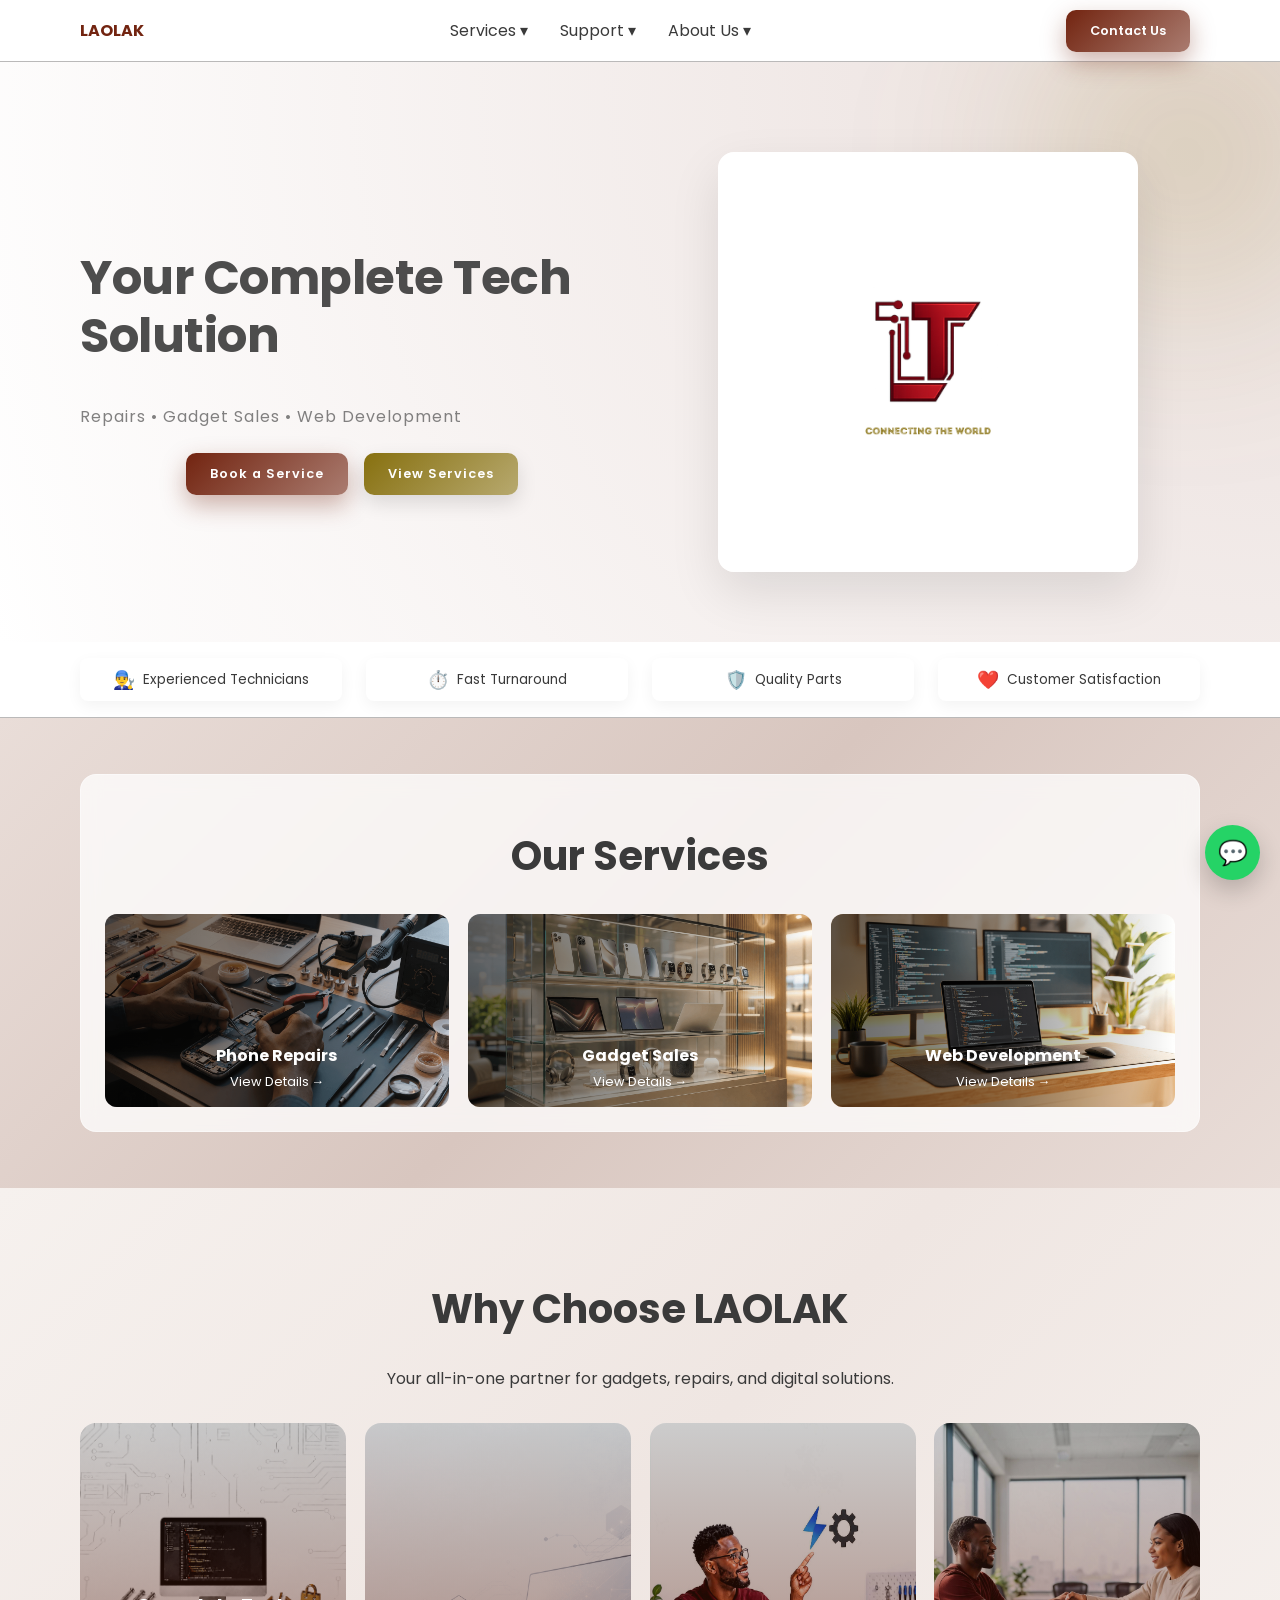
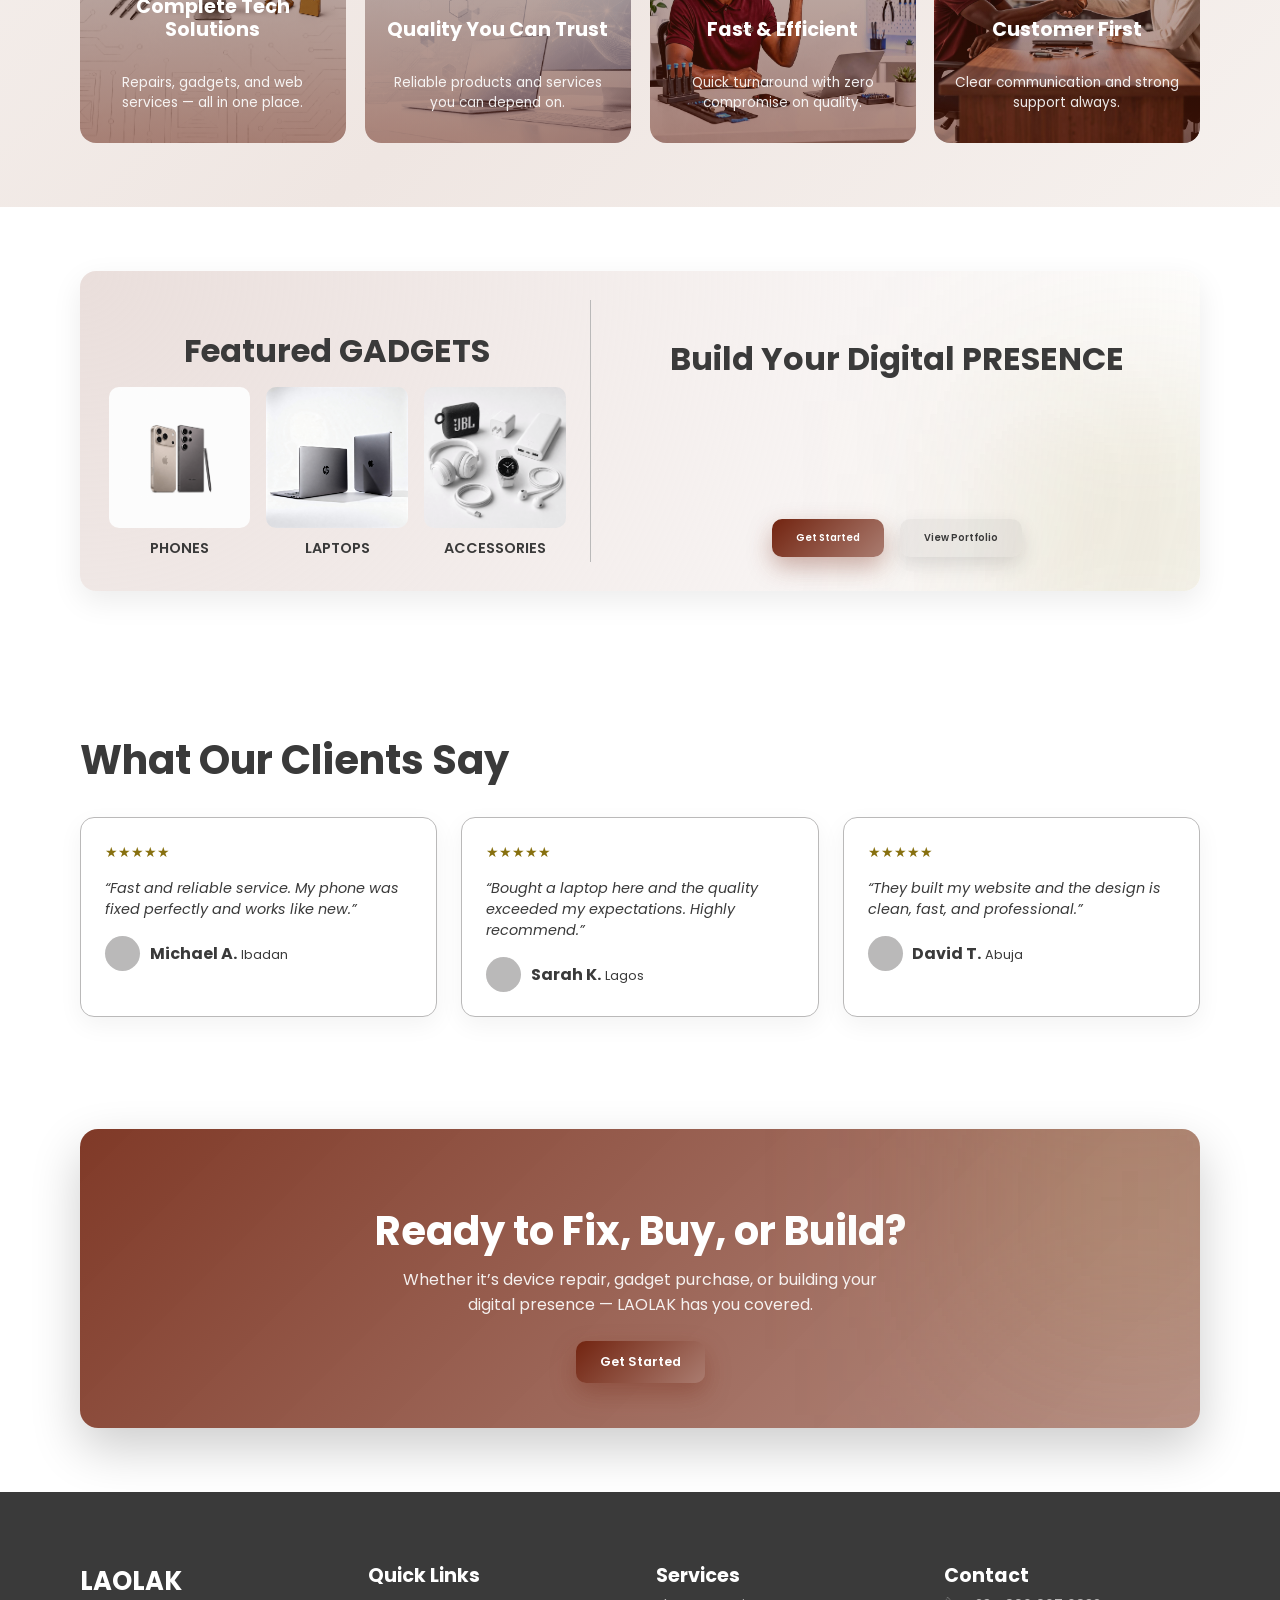
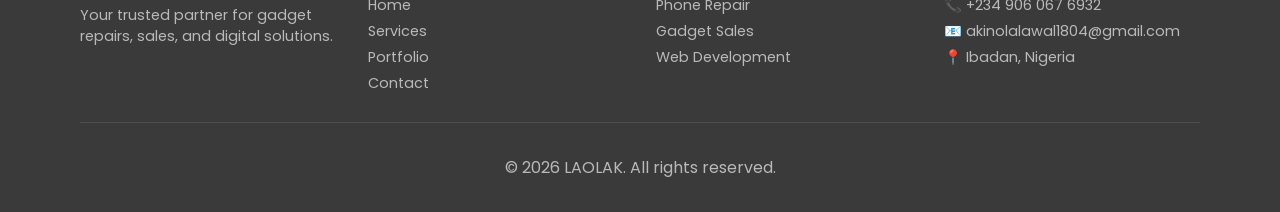
==== index.html @ 74b0427f "code updated" ====
<!doctype html>
<html lang="en">
  <head>
    <meta charset="UTF-8" />
    <meta name="viewport" content="width=device-width, initial-scale=1.0" />
    <title>LAOLAK TECHNOLOGIES</title>
    <link
      href="https://fonts.googleapis.com/css2?family=Poppins:wght@400;700&display=swap"
      rel="stylesheet"
    />
    <link rel="stylesheet" href="style.css" />
    <link rel="stylesheet" href="media.css" />
  </head>

  <body>
    <!-- ===================== -->
    <!-- HEADER -->
    <!-- ===================== -->

    <header class="header">
      <div class="container header-content">
        <a href="#">
          <div class="logo">LAOLAK</div>
        </a>

        <!-- NAV LINKS -->
        <nav class="nav" id="navMenu">
          <div class="nav-item dropdown">
            <span>Services ▾</span>
            <div class="dropdown-menu">
              <a href="repair.html">Repair</a>
              <a href="gadget-sales.html">Gadget Sales</a>
              <a href="web.html">Web Development</a>
            </div>
          </div>

          <div class="nav-item dropdown">
            <span>Support ▾</span>
            <div class="dropdown-menu">
              <a href="#">Tips</a>
              <a href="#">FAQ</a>
              <a href="#">Tech Support</a>
            </div>
          </div>

          <div class="nav-item dropdown">
            <span>About Us ▾</span>
            <div class="dropdown-menu">
              <a href="#">LAOLAK</a>
              <a href="#">News</a>
            </div>
          </div>
        </nav>

        <!-- RIGHT SIDE -->
        <div class="nav-right">
          <a href="contact.html" class="btn-primary">Contact Us</a>

          <!-- HAMBURGER -->
          <div class="hamburger">
            <span></span>
            <span></span>
            <span></span>
          </div>

          <div class="mobile-menu">
            <a href="index.html">Home</a>
            <a href="repair.html">Repair</a>
            <a href="gadget-sales.html">Gadget Sales</a>
            <a href="web.html">Gadget Sales</a>
            <a href="contact.html">Contact Us</a>
            <a href="#">Tips</a>
            <a href="#">FAQ</a>
            <a href="#">Tech Support</a>
            <a href="#">LAOLAK</a>
            <a href="#">News</a>
          </div>
        </div>
      </div>
    </header>

    <!-- HERO SECTION START -->
    <section class="hero section">
      <div class="container hero-content">
        <!-- LEFT SIDE: TEXT CONTENT -->
        <div class="hero-text">
          <!-- Main Heading -->
          <h1>Your Complete Tech Solution</h1>

          <!-- Supporting Text -->
          <p>Repairs • Gadget Sales • Web Development</p>

          <!-- Call-To-Action Buttons -->
          <div class="hero-buttons">
            <a href="contact.html" class="btn-primary">Book a Service</a>
            <a href="#services" class="btn-secondary">View Services</a>
          </div>
        </div>

        <!-- RIGHT SIDE: IMAGE AREA -->
        <div class="hero-image">
          <!-- Placeholder (replace later with real image) -->
          <img src="images/LT logo .png" alt="Tech image" />
        </div>
      </div>
    </section>

    <!-- ===================== -->
    <!-- TRUST SECTION -->
    <!-- ===================== -->

    <section class="trust">
      <div class="container trust-container">
        <!-- ITEM 1 -->
        <div class="trust-item">
          <span class="icon">👨‍🔧</span>
          <p>Experienced Technicians</p>
        </div>

        <!-- ITEM 2 -->
        <div class="trust-item">
          <span class="icon">⏱️</span>
          <p>Fast Turnaround</p>
        </div>

        <!-- ITEM 3 -->
        <div class="trust-item">
          <span class="icon">🛡️</span>
          <p>Quality Parts</p>
        </div>

        <!-- ITEM 4 -->
        <div class="trust-item">
          <span class="icon">❤️</span>
          <p>Customer Satisfaction</p>
        </div>
      </div>
    </section>

    <!-- ===================== -->
    <!-- SERVICES SECTION -->
    <!-- ===================== -->

    <section id="services" class="services section">
      <div class="container">
        <div class="services-box">
          <h2>Our Services</h2>

          <div class="services-grid">
            <!-- CARD 1 -->
            <a href="repair.html" class="service-card">
              <div class="service-bg repair"></div>
              <div class="service-content">
                <h3>Phone Repairs</h3>
                <small>View Details →</small>
              </div>
            </a>

            <!-- CARD 2 -->
            <a href="gadget-sales.html" class="service-card">
              <div class="service-bg gadget-sales"></div>

              <div class="service-content">
                <h3>Gadget Sales</h3>
                <small>View Details →</small>
              </div>
            </a>

            <!-- CARD 3 -->
            <a href="web.html" class="service-card">
              <div class="service-bg web-development"></div>

              <div class="service-content">
                <h3>Web Development</h3>
                <small>View Details →</small>
              </div>
            </a>
          </div>
        </div>
      </div>
    </section>

    <!-- ===================== -->
    <!-- WHY CHOOSE US -->
    <!-- ===================== -->

    <section class="why section">
      <div class="container">
        <div class="why-box">
          <h2>Why Choose LAOLAK</h2>
          <p>
            Your all-in-one partner for gadgets, repairs, and digital solutions.
          </p>

          <div class="why-grid">
            <!-- CARD 1 -->
            <div class="why-card fade-up">
              <div
                class="why-bg"
                style="background-image: url(images/cts.PNG)"
              ></div>
              <div class="why-content">
                <h5>Complete Tech Solutions</h5>
                <p>Repairs, gadgets, and web services — all in one place.</p>
              </div>
            </div>

            <!-- CARD 2 -->
            <div class="why-card fade-up">
              <div
                class="why-bg"
                style="
                  background-image: url(images/2026_05_01_07_31_IMG_4615.PNG);
                "
              ></div>
              <div class="why-content">
                <h5>Quality You Can Trust</h5>
                <p>Reliable products and services you can depend on.</p>
              </div>
            </div>

            <!-- CARD 3 -->
            <div class="why-card fade-up">
              <div
                class="why-bg"
                style="background-image: url(images/fast\ and\ efficient.JPG)"
              ></div>
              <div class="why-content">
                <h5>Fast & Efficient</h5>
                <p>Quick turnaround with zero compromise on quality.</p>
              </div>
            </div>

            <!-- CARD 4 -->
            <div class="why-card fade-up">
              <div
                class="why-bg"
                style="background-image: url(images/customer\ satisfaction.JPG)"
              ></div>
              <div class="why-content">
                <h5>Customer First</h5>
                <p>Clear communication and strong support always.</p>
              </div>
            </div>
          </div>
        </div>
      </div>
    </section>

    <!-- split section -->

    <section class="split section">
      <div class="container">
        <div class="split-card">
          <div class="split-content">
            <!-- LEFT -->
            <div class="featured">
              <h3 class="split-title">Featured GADGETS</h3>

              <div class="featured-grid">
                <!-- CARD WRAP -->
                <div class="featured-block">
                  <div class="featured-item">
                    <div
                      class="featured-image"
                      style="background-image: url(images/phone\ featured.PNG)"
                    ></div>
                  </div>
                  <p class="featured-title">PHONES</p>
                </div>

                <div class="featured-block">
                  <div class="featured-item">
                    <div
                      class="featured-image"
                      style="background-image: url(images/laptop\ featured.JPG)"
                    ></div>
                  </div>
                  <p class="featured-title">LAPTOPS</p>
                </div>

                <div class="featured-block">
                  <div class="featured-item">
                    <div
                      class="featured-image"
                      style="
                        background-image: url(images/accessories\ featured.PNG);
                      "
                    ></div>
                  </div>
                  <p class="featured-title">ACCESSORIES</p>
                </div>
              </div>
            </div>

            <!-- RIGHT -->
            <div class="web-promo">
              <h3 class="web-title">Build Your Digital PRESENCE</h3>

              <div class="web-steps">
                <div class="web-step fade-up">
                  <small>We</small>
                  <span class="step-title">Analyze</span>
                  <small>your idea</small>
                </div>

                <div class="web-step fade-up">
                  <small>We</small>
                  <span class="step-title">DESIGN</span>
                  <small>and craft it</small>
                </div>

                <div class="web-step fade-up">
                  <small>We</small>
                  <span class="step-title">LAUNCH</span>
                  <small>and deploy your solution</small>
                </div>
              </div>

              <div class="web-buttons">
                <a href="web.html" class="btn-primary">Get Started</a>
                <a href="web.html" class="btn-secondary">View Portfolio</a>
              </div>
            </div>
          </div>
        </div>
      </div>
    </section>

    <!-- review section -->

    <section class="reviews section">
      <div class="container">
        <h2 class="section-title">What Our Clients Say</h2>

        <div class="reviews-grid">
          <!-- CARD 1 -->
          <div class="review-card fade-up">
            <div class="review-stars">★★★★★</div>

            <p class="review-text">
              “Fast and reliable service. My phone was fixed perfectly and works
              like new.”
            </p>

            <div class="review-user">
              <div class="user-img"></div>
              <div>
                <strong>Michael A.</strong>
                <small>Ibadan</small>
              </div>
            </div>
          </div>

          <!-- CARD 2 -->
          <div class="review-card fade-up">
            <div class="review-stars">★★★★★</div>

            <p class="review-text">
              “Bought a laptop here and the quality exceeded my expectations.
              Highly recommend.”
            </p>

            <div class="review-user">
              <div class="user-img"></div>
              <div>
                <strong>Sarah K.</strong>
                <small>Lagos</small>
              </div>
            </div>
          </div>

          <!-- CARD 3 -->
          <div class="review-card fade-up">
            <div class="review-stars">★★★★★</div>

            <p class="review-text">
              “They built my website and the design is clean, fast, and
              professional.”
            </p>

            <div class="review-user">
              <div class="user-img"></div>
              <div>
                <strong>David T.</strong>
                <small>Abuja</small>
              </div>
            </div>
          </div>
        </div>
      </div>
    </section>

    <!-- CTA SECTION -->

    <section class="cta section">
      <div class="container">
        <div class="cta-box">
          <h2>Ready to Fix, Buy, or Build?</h2>

          <p>
            Whether it’s device repair, gadget purchase, or building your
            digital presence — LAOLAK has you covered.
          </p>

          <div class="cta-buttons">
            <a href="contact.html" class="btn-primary">Get Started</a>
          </div>
        </div>
      </div>
    </section>

    <!-- footer -->

    <footer class="footer">
      <div class="container">
        <div class="footer-content">
          <!-- BRAND -->
          <div class="footer-brand">
            <h4>LAOLAK</h4>
            <p>
              Your trusted partner for gadget repairs, sales, and digital
              solutions.
            </p>
          </div>

          <!-- LINKS -->
          <div class="footer-links">
            <h5>Quick Links</h5>
            <a href="#">Home</a>
            <a href="#services">Services</a>
            <a href="#">Portfolio</a>
            <a href="contact.html">Contact</a>
          </div>

          <!-- SERVICES -->
          <div class="footer-links">
            <h5>Services</h5>
            <a href="repair.html">Phone Repair</a>
            <a href="gadget-sales.html">Gadget Sales</a>
            <a href="web.html">Web Development</a>
          </div>

          <!-- CONTACT -->
          <div class="footer-contact">
            <h5>Contact</h5>
            <p>📞 +234 906 067 6932</p>
            <p>📧 akinolalawal1804@gmail.com</p>
            <p>📍 Ibadan, Nigeria</p>
          </div>
        </div>

        <div class="footer-bottom">
          <p>© 2026 LAOLAK. All rights reserved.</p>
        </div>
      </div>
    </footer>

    <a
      href="https://wa.me/2349060676932"
      class="whatsapp-float"
      target="_blank"
    >
      💬
    </a>

    <script src="script.js" defer></script>
  </body>
</html>
---- style.css ----
/* ===================== */
/* GLOBAL RESET */
/* ===================== */

*,
*::before,
*::after {
  box-sizing: border-box;
}

html {
  overflow-x: hidden;
}

body {
  margin: 0;
  font-family: "Poppins", sans-serif;
  color: var(--grey-shade);
  overflow-x: clip; /* prevent overflow */
  scroll-behavior: smooth;
}

img {
  display: block;
  max-width: 100%;
}

/* CSS VARIABLES (COLORS) */

:root {
  --primary-base: #722410;
  --primary-tint: #aa7c70;
  --primary-shade: #44160a;

  --secondary-base: #87700f;
  --secondary-tint: #b7a96f;
  --secondary-shade: #514309;

  --grey-base: #747373;
  --grey-tint: #bab9b9;
  --grey-shade: #3a3a3a;

  --white: #ffffff;

  --radius-sm: 6px;
  --radius-md: 10px;
  --radius-lg: 16px;

  --shadow-light: 0 5px 15px rgba(0, 0, 0, 0.05);
  --shadow-medium: 0 10px 30px rgba(0, 0, 0, 0.08);
  --shadow-heavy: 0 15px 40px rgba(0, 0, 0, 0.15);
}
/* ================= */
/* TYPOGRAPHY SYSTEM */
/* ================= */

h1 {
  font-size: 3rem;
}
h2 {
  font-size: 2.5rem;
}
h3 {
  font-size: 2rem;
}
h4 {
  font-size: 1.6rem;
}
h5 {
  font-size: 1.2rem;
}

p {
  font-size: 1rem;
}
small {
  font-size: 0.8rem;
}

h1,
h2,
h3,
h4,
h5 {
  font-weight: 700;
  line-height: 1.2;
}

/* ============== */
/* LAYOUT SYSTEM */
/* ============= */

.container {
  width: 90%;
  max-width: 1200px;
  margin: 0 auto;
  padding: 0 1rem;
}

.section {
  padding: 4rem 0;
}

/* ===================== */
/* BUTTON SYSTEM */
/* ===================== */

.btn-primary,
.btn-secondary {
  display: inline-block;
  text-decoration: none;
  border-radius: var(--radius-md);
  font-weight: 600;
  cursor: pointer;
  border: none;
  transition:
    transform 0.2s ease,
    box-shadow 0.25s ease,
    background 0.25s ease;
  padding: 0.75rem 1.5rem;
}

.btn-primary {
  background: linear-gradient(135deg, var(--primary-base), var(--primary-tint));
  color: var(--white);
  box-shadow: 0 10px 25px rgba(114, 36, 16, 0.35);
}

.btn-primary:hover {
  background: var(--primary-shade);
  transform: translateY(-4px) scale(1.02);
}

.btn-secondary {
  background: rgba(0, 0, 0, 0.05);
  color: var(--grey-shade);
  box-shadow: 0 8px 20px rgba(0, 0, 0, 0.12);
}

.btn-secondary:hover {
  background: var(--secondary-shade);
  transform: translateY(-4px) scale(1.02);
  color: #ffffff;
}

.btn-primary:active,
.btn-secondary:active {
  transform: scale(0.97);
}

a {
  font-size: 0.8rem;
  text-decoration: none;
}
/* .card-hover:hover {
  transform: translateY(-5px);
} */

.service-card:hover::after,
.why-card:hover::after {
  filter: brightness(1.1);
}

.hero-content,
.split-content,
.web-steps,
.reviews-grid {
  flex-wrap: wrap;
}

.header-content > *,
.hero-content > *,
.split-content > * {
  min-width: 0;
}

.services-box,
.split-card,
.cta-box {
  backdrop-filter: blur(6px);
}

a,
.service-card,
.review-card,
.web-step,
.featured-block {
  transition: all 0.3s ease;
}

.service-card::after,
.why-card::after {
  pointer-events: none;
}

@keyframes fadeUp {
  from {
    opacity: 0;
    transform: translateY(30px);
  }

  to {
    opacity: 1;
    transform: translateY(0);
  }
}

.fade-up {
  opacity: 0;
  transform: translateY(30px);
  transition: all 0.6s ease;
}

.fade-up.show {
  opacity: 1;
  transform: translateY(0);
}

.fade-up:nth-child(1) {
  animation-delay: 0.1s;
}
.fade-up:nth-child(2) {
  animation-delay: 0.2s;
}
.fade-up:nth-child(3) {
  animation-delay: 0.3s;
}
.fade-up:nth-child(4) {
  animation-delay: 0.4s;
}

/* HEADER STYLES */

/* ===================== */
/* HEADER NEW SYSTEM */
/* ===================== */

/* ================= HEADER ================= */

.header {
  position: sticky;
  top: 0;
  z-index: 1000;
  background: #fff;
  border-bottom: 1px solid var(--grey-tint);
}

.header-content {
  display: flex;
  align-items: center;
  justify-content: space-between;
}

.header .logo {
  font-size: 1rem;
  color: var(--primary-base);
  font-weight: 700;
}

/* NAV */
.nav {
  display: flex;
  gap: 2rem;
  align-items: center;
}

/* NAV ITEM */
.nav-item {
  position: relative;
}

/* DROPDOWN MENU */
.dropdown-menu {
  position: absolute;
  top: 110%;
  left: 0;

  background: #fff;
  border-radius: 8px;
  box-shadow: var(--shadow-medium);

  padding: 0.5rem 0;

  opacity: 0;
  visibility: hidden;
  transform: translateY(10px);

  transition: all 0.3s ease;
}

/* FIX DROPDOWN STAY */
.nav-item:hover .dropdown-menu,
.nav-item:focus-within .dropdown-menu {
  opacity: 1;
  visibility: visible;
  transform: translateY(0);
}

/* DROPDOWN LINKS */
.dropdown-menu a {
  display: block;
  padding: 0.5rem 1rem;
  color: var(--grey-shade);
}

.dropdown-menu a:hover {
  background: var(--primary-tint);
  color: #fff;
}

/* RIGHT SIDE */
.nav-right {
  display: flex;
  align-items: center;
  gap: 1rem;
  margin: 0.6rem;
}

/* HAMBURGER */
.hamburger {
  display: none;
  flex-direction: column;
  gap: 5px;
  cursor: pointer;
}

.hamburger span {
  width: 25px;
  height: 3px;
  background: var(--primary-base);
  transition: 0.3s;
}

/* ANIMATION TO X */
.hamburger.active span:nth-child(1) {
  transform: rotate(45deg) translateY(8px);
}
.hamburger.active span:nth-child(2) {
  opacity: 0;
}
.hamburger.active span:nth-child(3) {
  transform: rotate(-45deg) translateY(-8px);
}

/* MOBILE MENU */
.mobile-menu {
  position: absolute;
  top: 100%;
  right: 0;
  background: #fff;

  width: 220px;
  padding: 1rem;

  box-shadow: var(--shadow-medium);

  display: none;
  flex-direction: column;
  gap: 1rem;
}

.mobile-menu.show {
  display: flex;
}

/* HERO SECTION STYLES */

/* ===================== */
/* HERO FLOAT ANIMATION */
/* ===================== */

@keyframes float {
  0% {
    transform: translateY(0px);
  }

  50% {
    transform: translateY(-10px);
  }

  100% {
    transform: translateY(0px);
  }
}
.hero {
  padding: 5rem 0;
  position: relative;

  background: radial-gradient(
    circle at top right,
    rgba(170, 124, 112, 0.25),
    #ffffff
  );

  color: #fff;
  overflow: hidden;
  /* prevents pseudo-elements from overflowing */
}

.hero::before {
  content: "";

  position: absolute;
  top: -80px;
  right: -80px;

  width: 350px;
  height: 350px;

  background: radial-gradient(circle, rgba(135, 112, 15, 0.25), transparent);
  border-radius: 50%;

  filter: blur(90px);
  /* soft glowing circle */

  z-index: 0;
}

.hero-content {
  display: flex;
  align-items: center;
  justify-content: space-between;
  gap: 2rem; /* rem rule */
  position: relative;
  flex-wrap: wrap;
  z-index: 1;
}

.hero-text {
  letter-spacing: 1px;
  animation: fadeUp 0.8s ease forwards;
}

.hero-image {
  display: flex;
  justify-content: center;
  animation: float 6s ease-in-out infinite;
  transform: translateY(10px);
}

.hero-image img {
  width: 100%;
  height: auto;
  max-width: 420px;
  border-radius: 16px;
  box-shadow: 0 20px 50px rgba(0, 0, 0, 0.1);
  animation:
    fadeUp 1s ease forwards,
    float 6s ease-in-out infinite;
}

.hero-text,
.hero-image {
  flex: 1;
  min-width: 280px;
}

.hero-text h1 {
  max-width: 500px;
  color: var(--grey-shade);
  opacity: 0.9;
  letter-spacing: -0.5px;
}

.hero-text p {
  margin: 1rem 0 1.5rem;
  color: var(--grey-base);
  opacity: 0.9;
}

.hero-buttons {
  display: flex;
  gap: 1rem;
  margin-top: 1rem;
}

/* ==================== */
/* TRUST SECTION STYLES */
/* =================== */

.trust {
  padding: 1rem 0;
  border-bottom: 1px solid var(--grey-tint);
  background: #fff;
}

.trust-container {
  display: flex;
  justify-content: space-between;
  flex-wrap: wrap;
  align-items: center;
  gap: 1.5rem;
}

.trust-item {
  flex: 1;
  display: flex;
  align-items: center;
  justify-content: center;
  text-align: center;
  gap: 0.5rem;
  color: var(--grey-base);
  transition: 0.3s ease;
  background: #fff;
  padding: 0.5rem 1rem;
  border-radius: 8px;
  min-width: 180px;
  box-shadow: var(--shadow-light);
}

.trust-item:hover {
  transform: translateY(-3px) scale(1.02);
  color: var(--primary-base);
}

.trust-item .icon {
  font-size: 18px;
  color: var(--primary-base);
}

.trust-item p {
  margin: 0;
  font-size: 0.85rem;
  color: var(--grey-shade);
}

/* ===================== */
/* SERVICES SECTION */
/* ===================== */

.services {
  position: relative;
  padding: 3.5rem 0;
  background: linear-gradient(135deg, #e9ddd8 0%, #d8c6bf 50%, #e9ddd8 100%);
}

.services::before,
.services::after {
  content: "";
  position: absolute;

  width: 280px;
  height: 280px;
  border-radius: 50%;

  filter: blur(100px);
  z-index: -1;
}

.services::before {
  top: -60px;
  left: -60px;
  background: rgba(114, 36, 16, 0.25); /* stronger primary */
}

.services::after {
  bottom: -60px;
  right: -60px;
  background: rgba(135, 112, 15, 0.25);
}

.services-box {
  background: rgba(255, 255, 255, 0.75);
  backdrop-filter: blur(10px);
  border-radius: var(--radius-lg);
  padding: 1.5rem;
  border: 1px solid rgba(255, 255, 255, 0.4);
  box-shadow: 0 15px 40px var(--shadow-medium);
}

.services-box h2 {
  text-align: center;
}
.services-grid {
  display: grid;
  grid-template-columns: repeat(auto-fit, minmax(260px, 1fr));
  gap: 1.2rem;
  margin-top: 0.5rem;
}

.service-card {
  position: relative;
  display: block;
  z-index: 1;
  aspect-ratio: 16 / 9;
  border-radius: 12px;
  overflow: hidden;
  text-decoration: none;
  cursor: pointer;
  transition:
    transform 0.3s ease,
    box-shadow 0.3s ease;
}

.service-card::after {
  content: "";
  position: absolute;
  inset: 0;
  background: linear-gradient(
    to right,
    rgba(0, 0, 0, 0.6),
    rgba(0, 0, 0, 0.4),
    transparent
  );
  pointer-events: none;
}

.service-card:hover {
  transform: translateY(-6px);
  box-shadow: var(--shadow-heavy);
}

.service-card:hover .service-bg {
  transform: scale(1.05); /* zoom effect */
}

.service-card:hover .service-action {
  transform: translateX(4px); /* subtle motion */
}

.service-card:active {
  transform: scale(0.96);
  filter: brightness(0.95);
}

.service-card {
  -webkit-tap-highlight-color: transparent;
}

.service-bg {
  position: absolute;
  inset: 0;
  background-size: cover;
  background-position: center;
  transition: transform 0.5s ease;
}

.repair {
  background-image: url("images/repair.png");
}

.gadget-sales {
  background-image: url("images/sales\ 2.png");
}

.web-development {
  background-image: url("images/web\ dev\ 2.png");
}

.service-content {
  position: absolute;
  bottom: 0;
  width: 100%;
  padding: 1rem;
  display: flex;
  flex-direction: column;
  gap: 0.5rem;
  align-items: center;
  z-index: 2;
  color: #fff;
}

.service-content h3 {
  font-size: 1rem;
  margin: 0;
}

/* ===================== */
/* WHY SECTION BACKGROUND */
/* ===================== */

.why {
  padding: 4rem 0;

  background: linear-gradient(135deg, #f6f1ee, #efe6e2, #f6f1ee);
}

.why-box {
  text-align: center;
}

.why-grid {
  display: flex;
  gap: 1.2rem;
  margin-top: 2rem;

  flex-wrap: wrap; /* 🔥 forces single row */
}

.why-card {
  position: relative;
  flex: 1 1 calc(25% - 1rem);
  height: 320px;
  border-radius: 16px;
  overflow: hidden;
  cursor: pointer;
  transition: all 0.3s ease;
  will-change: transform;
}

.why-bg {
  position: absolute;
  width: 100%;
  height: 100%;
  background-size: cover;
  background-position: center;
  transition: transform 0.5s ease;
}

.why-card::after {
  content: "";
  position: absolute;
  inset: 0;

  background: linear-gradient(
    to top,
    rgba(100, 30, 10, 0.55),
    rgba(0, 0, 0, 0.2)
  );
}

.why-content {
  position: absolute;

  bottom: 1rem;
  left: 1rem;
  right: 1rem;

  z-index: 2;
  color: #fff;
}

.why-content h3 {
  margin-bottom: 0.3rem;
}

.why-content p {
  font-size: 0.85rem;
  opacity: 0.9;
}

.why-card:hover {
  transform: translateY(-6px);
}

.why-card:hover .why-bg {
  transform: scale(1.08);
}

.why-card:hover::after {
  background: linear-gradient(
    to top,
    rgba(108, 33, 13, 0.7),
    rgba(0, 0, 0, 0.2)
  );
}

/* SPLIT CARD WRAPPER */

.split-card {
  position: relative;

  background: radial-gradient(
    circle at top left,
    rgba(170, 124, 112, 0.25),
    #ffffff
  );
  padding: 1.8rem;
  border-radius: var(--radius-lg);
  box-shadow: var(--shadow-medium);
  overflow: hidden;
}

.split-card::before {
  content: "";
  position: absolute;

  width: 260px;
  height: 260px;

  bottom: -70px;
  right: -70px;

  background: rgba(135, 112, 15, 0.18);
  filter: blur(100px);
}

.split-content {
  display: flex;
  gap: 2rem;
  align-items: stretch;

  position: relative;
  z-index: 1;
}

.featured {
  flex: 1;

  padding-right: 1.5rem;
  border-right: 1px solid var(--grey-tint);
}

.split-title {
  text-align: center;
  margin-bottom: 1rem;
}

.featured-block {
  flex: 1;
  display: flex;
  flex-direction: column;
  align-items: center;
  text-align: center;
  transition: transform 0.3s ease;
}

.featured-block:hover {
  transform: translateY(-4px);
}

.featured-grid {
  display: flex;
  gap: 1rem;
}

.featured-item {
  flex: 1;
  width: 100%;
}

.featured-image {
  /* height: 120px; */
  aspect-ratio: 1 / 1;
  width: 100%;

  background-size: cover;
  background-position: center;

  border-radius: 10px;

  transition: 0.3s ease;
}

.featured-image:hover {
  transform: scale(1.05);
}

.featured-title {
  margin: 0.6rem 0 0.2rem;
  font-weight: 600;
  font-size: 0.9rem;
}

.featured-sub {
  font-size: 0.75rem;
  color: var(--grey-base);
  margin-bottom: 0.8rem;
}

.web-promo {
  flex: 1.2;
  padding-top: 0.5rem;
}

.web-title {
  text-align: center;
}

.web-steps {
  display: flex;
  gap: 1rem;
  margin: 1.5rem 0;
}

.web-step {
  flex: 1;

  padding: 1rem;

  border-radius: 10px;

  background: #fff;
  border: 1px solid var(--grey-tint);

  text-align: center;

  transition: all 0.3s ease;
}

.web-step:hover {
  transform: translateY(-4px);
  border-color: var(--primary-base);

  box-shadow: 0 8px 20px rgba(0, 0, 0, 0.08);
}

.step-title {
  color: var(--secondary-base);
  font-weight: 700;
}

.web-buttons {
  display: flex;
  gap: 1rem;
  justify-content: center;
  flex-wrap: wrap;
}

.web-buttons a {
  font-size: 0.6rem;
}

/* ===================== */
/* REVIEWS SECTION */
/* ===================== */

.reviews {
  background: #fff;
  padding: 3rem 0;
}

.reviews-grid {
  display: flex;
  gap: 1.5rem;
  margin-top: 2rem;
}

.review-card {
  flex: 1;

  background: #fff;
  padding: 1.5rem;

  border-radius: 14px;

  border: 1px solid var(--grey-tint);

  box-shadow: 0 8px 25px rgba(0, 0, 0, 0.05);

  transition: all 0.3s ease;
}

.review-card * {
  transition: all 0.3s ease;
}

.review-card:hover {
  background: linear-gradient(
    135deg,
    var(--primary-base),
    var(--primary-shade)
  );
  border-color: var(--primary-base);

  transform: translateY(-5px);

  box-shadow: 0 12px 30px rgba(0, 0, 0, 0.1);
}

.review-card:hover .review-text,
.review-card:hover .review-user strong,
.review-card:hover .review-user small {
  color: #fff;
}

.review-card:hover .review-stars {
  color: #fff;
  opacity: 0.9;
}

.review-card:hover .user-img {
  background: rgba(255, 255, 255, 0.3);
}

.review-stars {
  color: var(--secondary-base);
  font-size: 0.9rem;
  margin-bottom: 0.5rem;
}

.review-text {
  font-style: italic;
  font-size: 0.9rem;

  margin-bottom: 1rem;

  color: var(--grey-shade);
}

.review-user {
  display: flex;
  align-items: center;
  gap: 0.6rem;
}

.user-img {
  width: 35px;
  height: 35px;

  border-radius: 50%;

  background: var(--grey-tint);
}

/* ===================== */
/* CTA SECTION */
/* ===================== */

.cta-box {
  position: relative;

  background: linear-gradient(
    135deg,
    rgba(114, 36, 16, 0.9),
    rgba(170, 124, 112, 0.85) /* primary tint */
  );

  border-radius: 18px;

  padding: 2.8rem;

  text-align: center;

  color: #fff;

  box-shadow: 0 20px 50px rgba(0, 0, 0, 0.2);

  overflow: hidden;
}

.cta-box::before {
  content: "";
  position: absolute;

  width: 300px;
  height: 300px;

  top: -80px;
  right: -80px;

  background: rgba(183, 169, 111, 0.25); /* secondary tint */

  filter: blur(100px);
}

.cta-box::after {
  content: "";
  position: absolute;
  inset: auto;

  background: radial-gradient(
    circle at top right,
    rgba(255, 255, 255, 0.08),
    transparent
  );
}
.cta-box h2 {
  margin-bottom: 0.8rem;
}

.cta-box p {
  max-width: 520px;
  margin: 0 auto 1.5rem;

  opacity: 0.9;
}

.cta-buttons {
  display: flex;
  gap: 1rem;
  justify-content: center;
  flex-wrap: wrap;
}

.cta-buttons .btn-secondary {
  color: var(--white);
}

/* ===================== */
/* FOOTER */
/* ===================== */

.footer {
  background: var(--grey-shade);
  color: #fff;

  padding: 2.5rem 0 1rem;
}

.footer-content {
  display: flex;
  justify-content: space-between;
  gap: 2rem;
  border-bottom: 1px solid rgba(255, 255, 255, 0.1);
  padding-bottom: 1.5rem;
  flex-wrap: wrap;
}

.footer-brand,
.footer-links,
.footer-contact {
  flex: 1 1 200px;
  justify-items: center;
}

.footer-brand p {
  font-size: 0.9rem;
  color: var(--grey-tint);
  margin-top: 0.5rem;
}

.footer-links a {
  display: block;
  margin: 0.3rem 0;

  color: var(--grey-tint);
  font-size: 0.9rem;

  text-decoration: none;

  transition: all 0.3s ease;
}

.footer-links a:hover {
  color: #fff;
  transform: translateX(3px);
}

.footer-contact p {
  font-size: 0.9rem;
  color: var(--grey-tint);
  margin: 0.3rem 0;
}

.footer h4,
.footer h5 {
  margin-bottom: 0.5rem;
}

.footer-bottom {
  text-align: center;
  margin-top: 2rem;

  font-size: 0.8rem;
  color: var(--grey-tint);
}

.whatsapp-float {
  position: fixed;
  bottom: 20px;
  right: 20px;
  width: 55px;
  height: 55px;
  background: #25d366;
  color: #fff;
  display: flex;
  justify-content: center;
  align-items: center;
  border-radius: 50%;
  font-size: 24px;
  box-shadow: 0 10px 25px rgba(0, 0, 0, 0.2);
  z-index: 999;
}
.whatsapp-float:hover {
  transform: scale(1.1);
}

/* ===================== */
/* CONTACT PAGE */
/* ===================== */

.contact-hero {
  text-align: center;
  background: radial-gradient(circle at top, rgba(170, 124, 112, 0.25), #fff);
}

.contact-hero h1 {
  color: var(--grey-shade);
}

.contact {
  background: linear-gradient(135deg, #f6f1ee, #efe6e2);
}

.contact-grid {
  display: flex;
  gap: 2rem;
  align-items: stretch;
}

/* LEFT SIDE */
.contact-info {
  flex: 1;
  /* background: #fff; */
  padding: 1.5rem;
  border-radius: var(--radius-lg);
  box-shadow: var(--shadow-light);
  background-image: url(images/2026_05_01_07_31_IMG_4615.PNG);
}

.contact-info p {
  margin: 0.5rem 0;
  color: var(--grey-base);
}

.contact-image {
  margin-top: 1rem;
  height: 180px;
  border-radius: var(--radius-md);
  background-size: cover;
  background-position: center;
}

/* FORM */
.contact-form-box {
  flex: 1.2;
  background: rgba(255, 255, 255, 0.8);
  backdrop-filter: blur(10px);
  padding: 1.5rem;
  border-radius: var(--radius-lg);
  box-shadow: var(--shadow-medium);
}

.contact-form-box form {
  display: flex;
  flex-direction: column;
  gap: 1rem;
}

.contact-form-box input,
.contact-form-box select,
.contact-form-box textarea {
  padding: 0.8rem;
  border-radius: var(--radius-sm);
  border: 1px solid var(--grey-tint);
  font-family: inherit;
}

.contact-form-box textarea {
  min-height: 120px;
  resize: none;
}

.contact-form-box input:focus,
.contact-form-box select:focus,
.contact-form-box textarea:focus {
  outline: none;
  border-color: var(--primary-base);
}

/* ===================== */
/* REPAIR PAGE */
/* ===================== */

.repair-hero {
  position: relative;
  height: 90vh;
  background: url("../images/repair.png") center/cover no-repeat;
  display: flex;
  align-items: center;
  justify-content: center;
  text-align: center;

  color: #fff;
}

.repair-hero-overlay {
  position: absolute;
  inset: 0;

  background: linear-gradient(rgba(0, 0, 0, 0.6), rgba(0, 0, 0, 0.4));
}

.repair-hero-content {
  position: relative;
  z-index: 1;
}

.repair-hero h1 {
  font-size: 2.5rem;
  margin: 0.5rem 0;
}

.repair-hero p {
  margin: 1rem 0;
}

/* GRID */
.repair-grid {
  display: grid;
  grid-template-columns: repeat(3, 1fr);
  gap: 1.2rem;
  margin-top: 2rem;
}

/* IMAGE REPAIR CARDS */

.repair-card {
  position: relative;
  aspect-ratio: 16 / 9;
  border-radius: 12px;
  overflow: hidden;
  cursor: pointer;
  transition: 0.3s ease;
}

.repair-bg {
  position: absolute;
  inset: 0;
  background-size: cover;
  background-position: center;
  transition: transform 0.5s ease;
}

/* DARK OVERLAY */
.repair-card::after {
  content: "";
  position: absolute;
  inset: 0;

  background: linear-gradient(
    to right,
    rgba(0, 0, 0, 0.6),
    rgba(0, 0, 0, 0.3),
    transparent
  );
}

/* TEXT */
.repair-overlay {
  position: absolute;
  bottom: 1rem;
  left: 1rem;
  z-index: 2;
  color: #fff;
}

.repair-overlay h3 {
  margin: 0;
  font-size: 1rem;
}

/* HOVER EFFECT */
.repair-card:hover {
  transform: translateY(-5px);
}

.repair-card:hover .repair-bg {
  transform: scale(1.05);
}

/* PROCESS */
/* REPAIR STEPS - PREMIUM */

.repair-steps {
  display: flex;
  gap: 1rem;
  margin-top: 2rem;
  flex-wrap: wrap;
}

/* ===================== */
/* REPAIR STEPS UPGRADE */
/* ===================== */

.repair-step {
  flex: 1;
  min-width: 180px;

  background: #fff;
  padding: 1.4rem;

  border-radius: 12px;
  text-align: center;

  border: 1px solid var(--grey-tint);

  transition: all 0.3s ease;
}

/* NUMBER CIRCLE */
.repair-step span {
  display: inline-flex;
  align-items: center;
  justify-content: center;

  width: 30px;
  height: 30px;
  /* font-size: 0.5rem; */
  border-radius: 50%;

  background: var(--primary-base);
  color: #fff;

  font-weight: 700;
  margin-bottom: 0.6rem;

  transition: all 0.3s ease;
}

/* TEXT */
.repair-step h4 {
  margin: 0.4rem 0;
  font-size: 1rem;
  color: var(--grey-shade);
  transition: 0.3s ease;
}

.repair-step p {
  font-size: 0.85rem;
  color: var(--grey-base);
  transition: 0.3s ease;
}

/* 🔥 HOVER EFFECT */
.repair-step:hover {
  background: var(--primary-base);
  transform: translateY(-5px);
  box-shadow: var(--shadow-medium);
}

/* TEXT TURNS WHITE */
.repair-step:hover h4,
.repair-step:hover p {
  color: #fff;
}

/* NUMBER INVERT */
.repair-step:hover span {
  background: #fff;
  color: var(--primary-base);
}

/* FORM */
.repair-form form {
  display: flex;
  flex-direction: column;
  gap: 1rem;
  margin-top: 1.5rem;
}

.repair-form input,
.repair-form select,
.repair-form textarea {
  padding: 0.8rem;
  border-radius: 8px;
  border: 1px solid var(--grey-tint);
}

/* ============= */
/* GADGET SALES */
/* ============ */

.sales-hero {
  position: relative;
  height: 90vh;

  background: url("images/sales\ 2.png") center/cover no-repeat;

  display: flex;
  align-items: center;
  justify-content: center;
  text-align: center;

  color: #fff;
}

.sales-overlay {
  position: absolute;
  inset: 0;

  background: linear-gradient(rgba(0, 0, 0, 0.6), rgba(0, 0, 0, 0.4));
}

.sales-hero-content {
  position: relative;
  z-index: 1;
}

.sales-hero h1 {
  font-size: 2.5rem;
  margin: 0.5rem 0;
}

.sales-hero p {
  margin: 1rem 0;
}

.hero-buttons {
  justify-content: center;
}

.hero-buttons .btn-secondary {
  background: linear-gradient(
    135deg,
    var(--secondary-base),
    var(--secondary-tint)
  );
  color: var(--white);
}

/* PRODUCTS GRID*/

.products-grid {
  display: grid;
  grid-template-columns: repeat(6, 1fr); /* 6 cards desktop */
  gap: 1rem;
  margin-top: 2rem;
}

/* CARD */
.product-card {
  background: #fff;
  border-radius: 10px;
  overflow: hidden;
  box-shadow: var(--shadow-light);
  transition: 0.3s ease;
}

.product-card:hover {
  transform: translateY(-4px);
}

/* IMAGE */
.product-image {
  width: 100%;
  aspect-ratio: 1 / 1;
  background-size: cover;
  background-position: center;
}

/* TEXT AREA */
.product-info {
  padding: 0.5rem;
}

.product-info h4 {
  font-size: 0.85rem;
  margin: 0;
}

.product-info p {
  font-size: 0.7rem;
  color: var(--grey-base);
}

/* BOTTOM */
.product-bottom {
  display: flex;
  justify-content: space-between;
  align-items: center;
  margin-top: 0.4rem;
}

.price {
  font-size: 0.8rem;
  font-weight: 700;
  color: var(--primary-base);
}

/* BUTTON */
.book-btn {
  text-decoration: none;
  background: var(--primary-base);
  color: #fff;
  padding: 0.25rem 0.6rem;
  border-radius: 6px;
  font-size: 0.7rem;
  transition: 0.3s ease;
}

.book-btn:hover {
  background: var(--primary-shade);
}

/* REQUEST SECTION */

.request {
  text-align: center;
  padding: 4rem 0;
}

.request h2 {
  margin-bottom: 0.5rem;
}

.request p {
  color: var(--grey-base);
  margin-bottom: 2rem;
}

/* FORM WRAPPER */
.request-form {
  max-width: 520px;
  margin: 0 auto;

  display: flex;
  flex-direction: column;
  gap: 1rem;
}

/* INPUT FIELDS */
.request-form select,
.request-form input,
.request-form textarea {
  width: 100%;
  padding: 0.9rem;

  border: 1px solid var(--grey-tint);
  border-radius: 10px;

  font-family: inherit;
  font-size: 0.9rem;

  outline: none;

  transition: 0.3s ease;
}

/* FOCUS EFFECT */
.request-form select:focus,
.request-form input:focus,
.request-form textarea:focus {
  border-color: var(--primary-base);
  box-shadow: 0 0 0 3px rgba(114, 36, 16, 0.1);
}

/* TEXTAREA */
.request-form textarea {
  min-height: 130px;
  resize: none;
}

/* BUTTON */
.request-form button {
  margin-top: 0.5rem;
}

/* ================= WEB HERO ================= */

.web-hero {
  position: relative;
  padding: 6rem 0;
  background: url("images/web dev 2.png") center/cover no-repeat;
}

.web-hero::after {
  content: "";
  position: absolute;
  inset: 0;
  background: rgba(0, 0, 0, 0.6);
}

.web-hero-content {
  position: relative;
  z-index: 2;
}

.web-hero h1 {
  color: #fff;
}

.web-hero p {
  color: #ddd;
}
---- media.css ----
/* ===================== */
/* CORE BREAKPOINTS */
/* ===================== */

@media (max-width: 768px) {
}

@media (max-width: 600px) {
}

@media (max-width: 480px) {
}

@media (max-width: 360px) {
}

/* ===================== */
/* MICRO FIXES (ONLY IF NEEDED) */
/* ===================== */

@media (max-width: 430px) {
}

@media (max-width: 400px) {
}

/* ===================== */
/*  HEADER
/* ===================== */

/* HIDE NAV ON MOBILE */
/* HAMBURGER DEFAULT */

/* MOBILE */
/* ================= RESPONSIVE ================= */

@media (max-width: 768px) {
  .nav-item span {
    font-size: 0.6rem;
  }

  .header .btn-primary {
    display: none;
  }

  .hamburger {
    display: flex;
  }
}

/* ===================== */
/* 1024px */
/* ===================== */
@media (max-width: 1024px) {
  .header-btn {
    padding: 0.5rem 1rem;
  }
}

/* ===================== */
/* 992px */
/* ===================== */
@media (max-width: 992px) {
  .nav {
    gap: 1.2rem;
  }
}

/* ===================== */
/* 768px (MAIN SWITCH) */
/* ===================== */
/* handled above */

/* ===================== */
/* 600px */
/* ===================== */
@media (max-width: 600px) {
  .logo {
    font-size: 1.2rem;
  }
  .hamburger span {
    width: 22px;
  }
}

/* ===================== */
/* 480px */
/* ===================== */
@media (max-width: 480px) {
  .nav a {
    font-size: 0.9rem;
  }

  .nav-item span {
    font-size: 0.4rem;
  }
}

@media (max-width: 430px) {
  .header-content {
    padding: 0 0.5rem;
  }
}

@media (max-width: 400px) {
  .logo {
    font-size: 1rem;
  }

  .nav {
    gap: 1rem;
  }

  .nav a {
    font-size: 0.9rem;
  }
}

/* ===================== */
/* 360px */
/* ===================== */
@media (max-width: 360px) {
  .logo {
    font-size: 1rem;
  }
}

/* ===================== */
/*  HERO
/* ===================== */

@media (max-width: 1024px) {
  .hero-content {
    gap: 1.5rem;
  }

  .hero-text h1 {
    font-size: 2.6rem;
  }
}

@media (max-width: 992px) {
  .hero-text h1 {
    font-size: 2.3rem;
  }

  .hero-text p {
    font-size: 0.95rem;
  }
}

@media (max-width: 768px) {
  .hero-content {
    flex-direction: column;
    text-align: center;
  }

  .hero-text,
  .hero-image {
    width: 100%;
  }

  .hero-image {
    margin-top: 1.5rem;
  }

  .hero-buttons {
    justify-content: center;
    flex-wrap: wrap;
  }

  .hero-text h1 {
    font-size: 2rem;
    justify-self: center;
  }
}

@media (max-width: 600px) {
  .hero {
    padding: 4rem 0;
  }

  .hero-text h1 {
    font-size: 1.8rem;
  }

  .hero-text p {
    font-size: 0.9rem;
  }
}

@media (max-width: 480px) {
  .hero-text h1 {
    font-size: 1.6rem;
  }

  .hero-buttons {
    flex-direction: column;
    gap: 0.7rem;
  }

  .hero-buttons button {
    width: 100%;
  }
}

@media (max-width: 360px) {
  .hero-text h1 {
    font-size: 1.4rem;
  }

  .hero-text p {
    font-size: 0.85rem;
  }
}

/* ===================== */
/*  TRUST
/* ===================== */

@media (max-width: 1024px) {
  .trust-container {
    gap: 1rem;
  }

  .trust-item {
    min-width: 160px;
  }
}

@media (max-width: 768px) {
  .trust-container {
    justify-content: center;
  }

  .trust-item {
    flex: 1 1 45%; /* 2 per row */
  }
}

@media (max-width: 600px) {
  .trust-item {
    flex: 1 1 100%; /* 1 per row */
  }
}

@media (max-width: 480px) {
  .trust {
    padding: 0.8rem 0;
  }

  .trust-item {
    padding: 0.6rem;
  }

  .trust-item p {
    font-size: 0.8rem;
  }
}

@media (max-width: 360px) {
  .trust-item {
    flex-direction: column;
    gap: 0.3rem;
  }

  .trust-item .icon {
    font-size: 16px;
  }
}

/* ===================== */
/*  SERVICES
/* ===================== */

@media (max-width: 768px) {
  .services-grid {
    grid-template-columns: 1fr;
  }

  .service-card {
    aspect-ratio: 16 / 10;
  }

  .service-content h3 {
    font-size: 2rem;
  }
}

@media (max-width: 480px) {
  .service-card {
    aspect-ratio: 4 / 3;
  }

  .service-content h3 {
    font-size: 1.15rem;
  }
}

@media (max-width: 360px) {
  .service-card {
    aspect-ratio: 1 / 1;
  }
}

/* ===================== */
/*  WHY CHOOSE US
/* ===================== */

@media (max-width: 1200px) {
  .why-card {
    flex: 1 1 calc(25% - 0.8rem);
    height: 300px;
  }
}

@media (max-width: 1024px) {
  .why-card {
    flex: 1 1 calc(33.33% - 1rem);
  }
}

@media (max-width: 768px) {
  .why-card {
    flex: 1 1 calc(50% - 1rem);
    height: 260px;
  }
}

@media (max-width: 600px) {
  .why {
    padding: 3rem 0;
  }

  .why-content h3 {
    font-size: 1rem;
  }
}

@media (max-width: 480px) {
  .why-grid {
    gap: 1rem;
  }

  .why-card {
    flex: 1 1 100%;
    height: 240px;
  }
}

@media (max-width: 400px) {
  .why-content p {
    font-size: 0.8rem;
  }
}

@media (max-width: 360px) {
  .why-card {
    height: 220px;
  }
}

/* ===================== */
/*  split section
/* ===================== */

@media (max-width: 1024px) {
  .split-content {
    gap: 1.5rem;
  }
}

@media (max-width: 768px) {
  .split-content {
    flex-direction: column;
  }

  .featured {
    border-right: none;
    padding-bottom: 1.2rem;
    margin-bottom: 4rem;
  }
}

@media (max-width: 600px) {
  .split-content {
    flex-direction: column;
  }

  .featured {
    width: 100%;
    padding-right: 0;
    border-right: none;
    border-bottom: 1px solid var(--grey-tint);
    padding-bottom: 1rem;
  }

  .featured-grid {
    display: grid; /* 🔥 switch from flex to grid */
    grid-template-columns: 1fr; /* one per row */
    gap: 1rem;
  }

  .featured-image {
    aspect-ratio: 1 / 1;

    /* max-height: 180px; */
  }
}

@media (max-width: 480px) {
  .split-card {
    padding: 1.4rem;
  }

  /* .featured-image {
    height: 120px;
  } */
}

@media (max-width: 400px) {
  .featured-title {
    font-size: 0.8rem;
  }

  .featured-sub {
    font-size: 0.7rem;
  }
}

/* @media (max-width: 360px) {
  .featured-image {
    height: 120px;
  }
} */

/* ===================== */
/*  review section
/* ===================== */

@media (max-width: 1024px) {
  .reviews-grid {
    gap: 1rem;
  }
}

@media (max-width: 768px) {
  .reviews-grid {
    flex-wrap: wrap;
  }

  .review-card {
    flex: 1 1 calc(50% - 1rem);
  }
}

@media (max-width: 600px) {
  .review-text {
    font-size: 0.85rem;
  }
}

@media (max-width: 480px) {
  .review-card {
    flex: 1 1 100%;
  }
}

@media (max-width: 400px) {
  .review-card {
    padding: 1.2rem;
  }
}

@media (max-width: 360px) {
  .review-text {
    font-size: 0.8rem;
  }
}

/* ===================== */
/*  cta section
/* ===================== */

@media (max-width: 1024px) {
  .cta-box {
    padding: 2.4rem;
  }
}

@media (max-width: 768px) {
  .cta-box {
    padding: 2rem;
  }

  .cta-box h2 {
    font-size: 1.8rem;
  }
}

@media (max-width: 600px) {
  .cta-box p {
    font-size: 0.9rem;
  }
}

@media (max-width: 480px) {
  .cta-box {
    padding: 1.8rem;
  }

  .cta-buttons {
    flex-direction: column;
  }

  .cta-buttons button {
    width: 100%;
  }
}

@media (max-width: 400px) {
  .cta-box h2 {
    font-size: 1.5rem;
  }
}

@media (max-width: 360px) {
  .cta-box p {
    font-size: 0.85rem;
  }
}

/* ===================== */
/*  footer
/* ===================== */

@media (max-width: 1024px) {
  .footer-content {
    gap: 1.5rem;
  }
}

@media (max-width: 768px) {
  .footer-content {
    flex-wrap: wrap;
  }

  .footer-brand,
  .footer-links,
  .footer-contact {
    flex: 1 1 calc(50% - 1rem);
  }
}

@media (max-width: 480px) {
  .footer-content {
    flex-direction: column;
    gap: 1.2rem;
  }
}

@media (max-width: 400px) {
  .footer {
    padding: 2rem 0 1rem;
  }
}

@media (max-width: 360px) {
  .footer-links a,
  .footer-contact p {
    font-size: 0.85rem;
  }
}

/* ================== */
/* CONTACT RESPONSIVE */
/* ================== */

@media (max-width: 768px) {
  .contact-grid {
    flex-direction: column;
  }

  .contact-image {
    height: 150px;
  }
}

/* ================== */
/* REPAIR RESPONSIVE */
/* ================== */

@media (max-width: 1024px) {
  .repair-grid {
    grid-template-columns: repeat(3, 1fr);
  }
}

@media (max-width: 768px) {
  .process-steps {
    flex-direction: column;
  }
  .repair-overlay h3 {
    font-size: 0.8rem;
  }
}

@media (max-width: 600px) {
  .repair-grid {
    grid-template-columns: repeat(2, 1fr);
  }
  .repair-overlay-h3 {
    font-size: 0.5rem;
  }
}

@media (max-width: 480px) {
  .repair-overlay-h3 {
    font-size: 0.3rem;
  }
}

@media (max-width: 400px) {
  .repair-overlay-h3 {
    font-size: 0.15rem;
  }
}

/* ======================= */
/* GADGET SALES RESPONSIVE */
/* ======================= */

/* PRODUCTS */
@media (max-width: 1024px) {
  .products-grid {
    grid-template-columns: repeat(4, 1fr);
  }
}

@media (max-width: 600px) {
  .products-grid {
    grid-template-columns: repeat(2, 1fr);
  }
}

/* REQUEST FORM */

/* TABLET */
@media (max-width: 768px) {
  .request {
    padding: 3rem 1rem;
  }

  .request-form {
    max-width: 90%;
  }
}

/* MOBILE */
@media (max-width: 480px) {
  .request h2 {
    font-size: 1.5rem;
  }

  .request p {
    font-size: 0.85rem;
  }

  .request-form select,
  .request-form input,
  .request-form textarea {
    font-size: 0.85rem;
    padding: 0.75rem;
  }
}
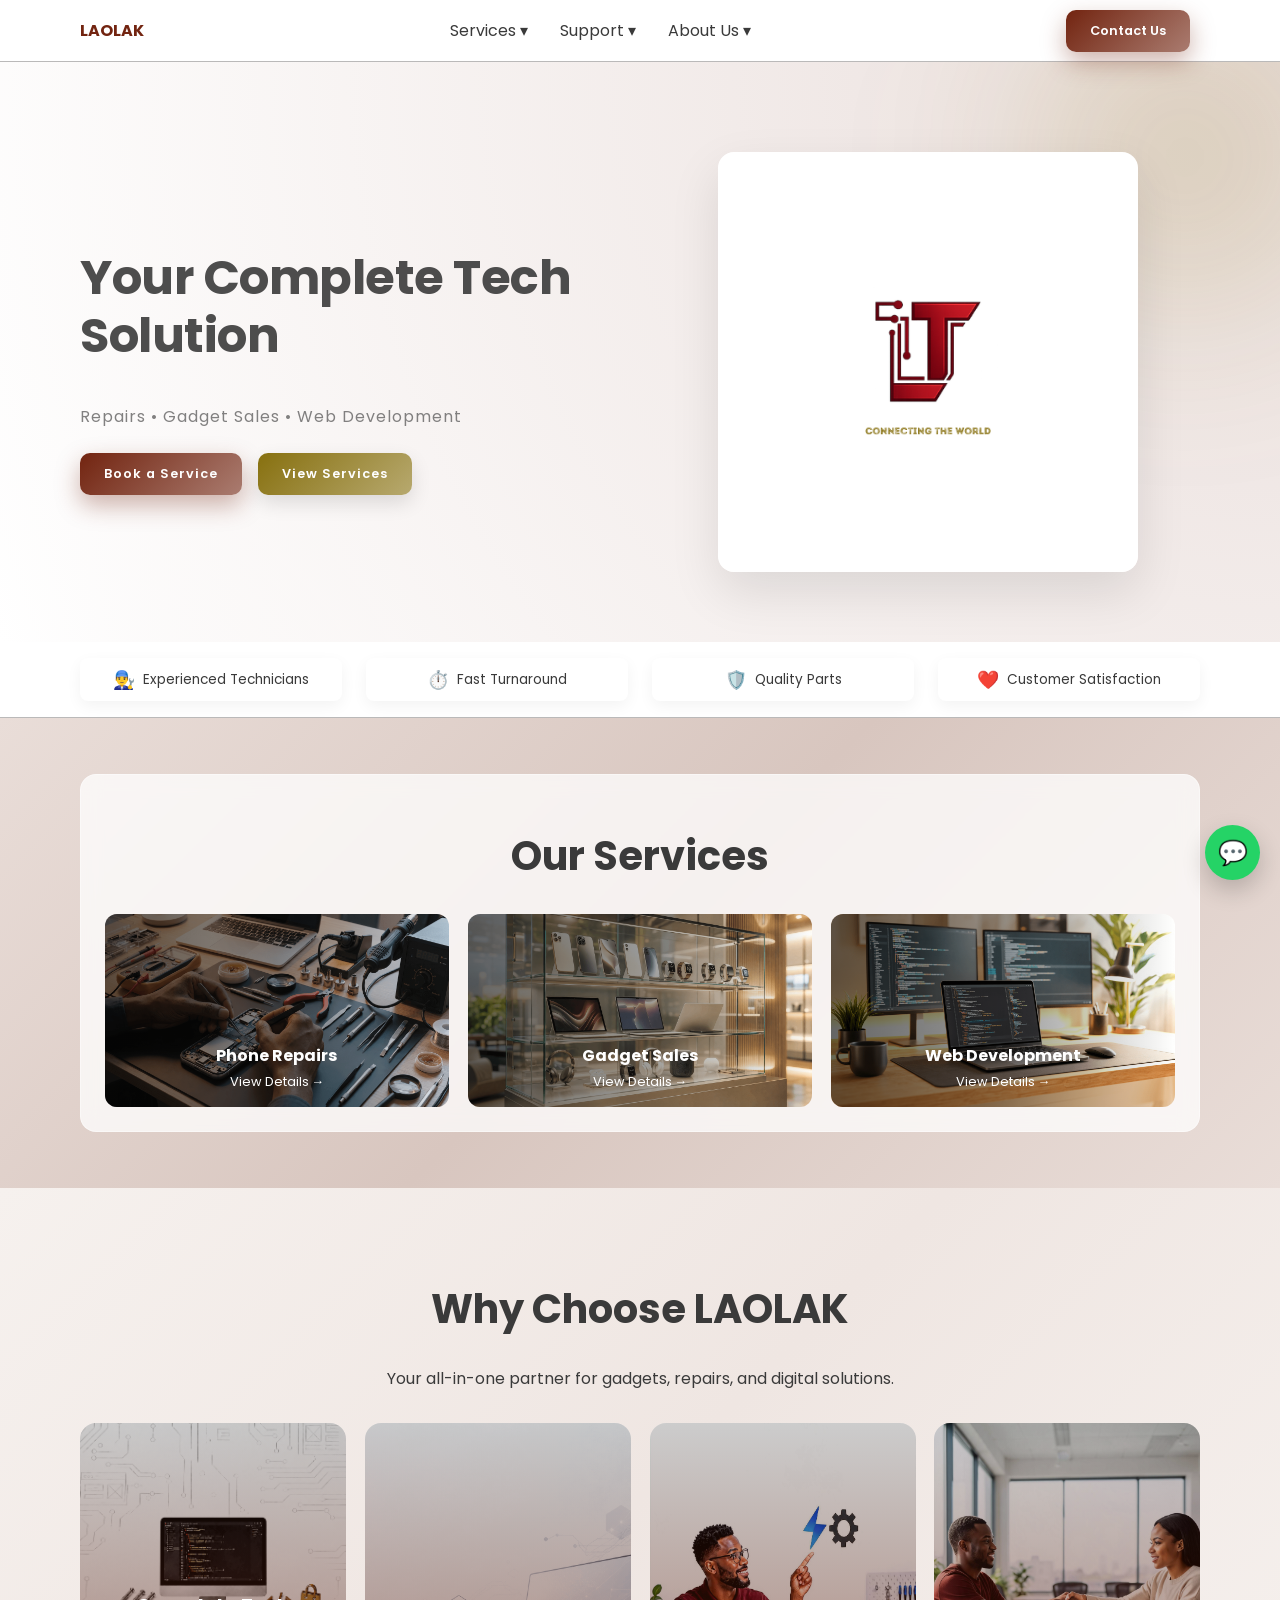
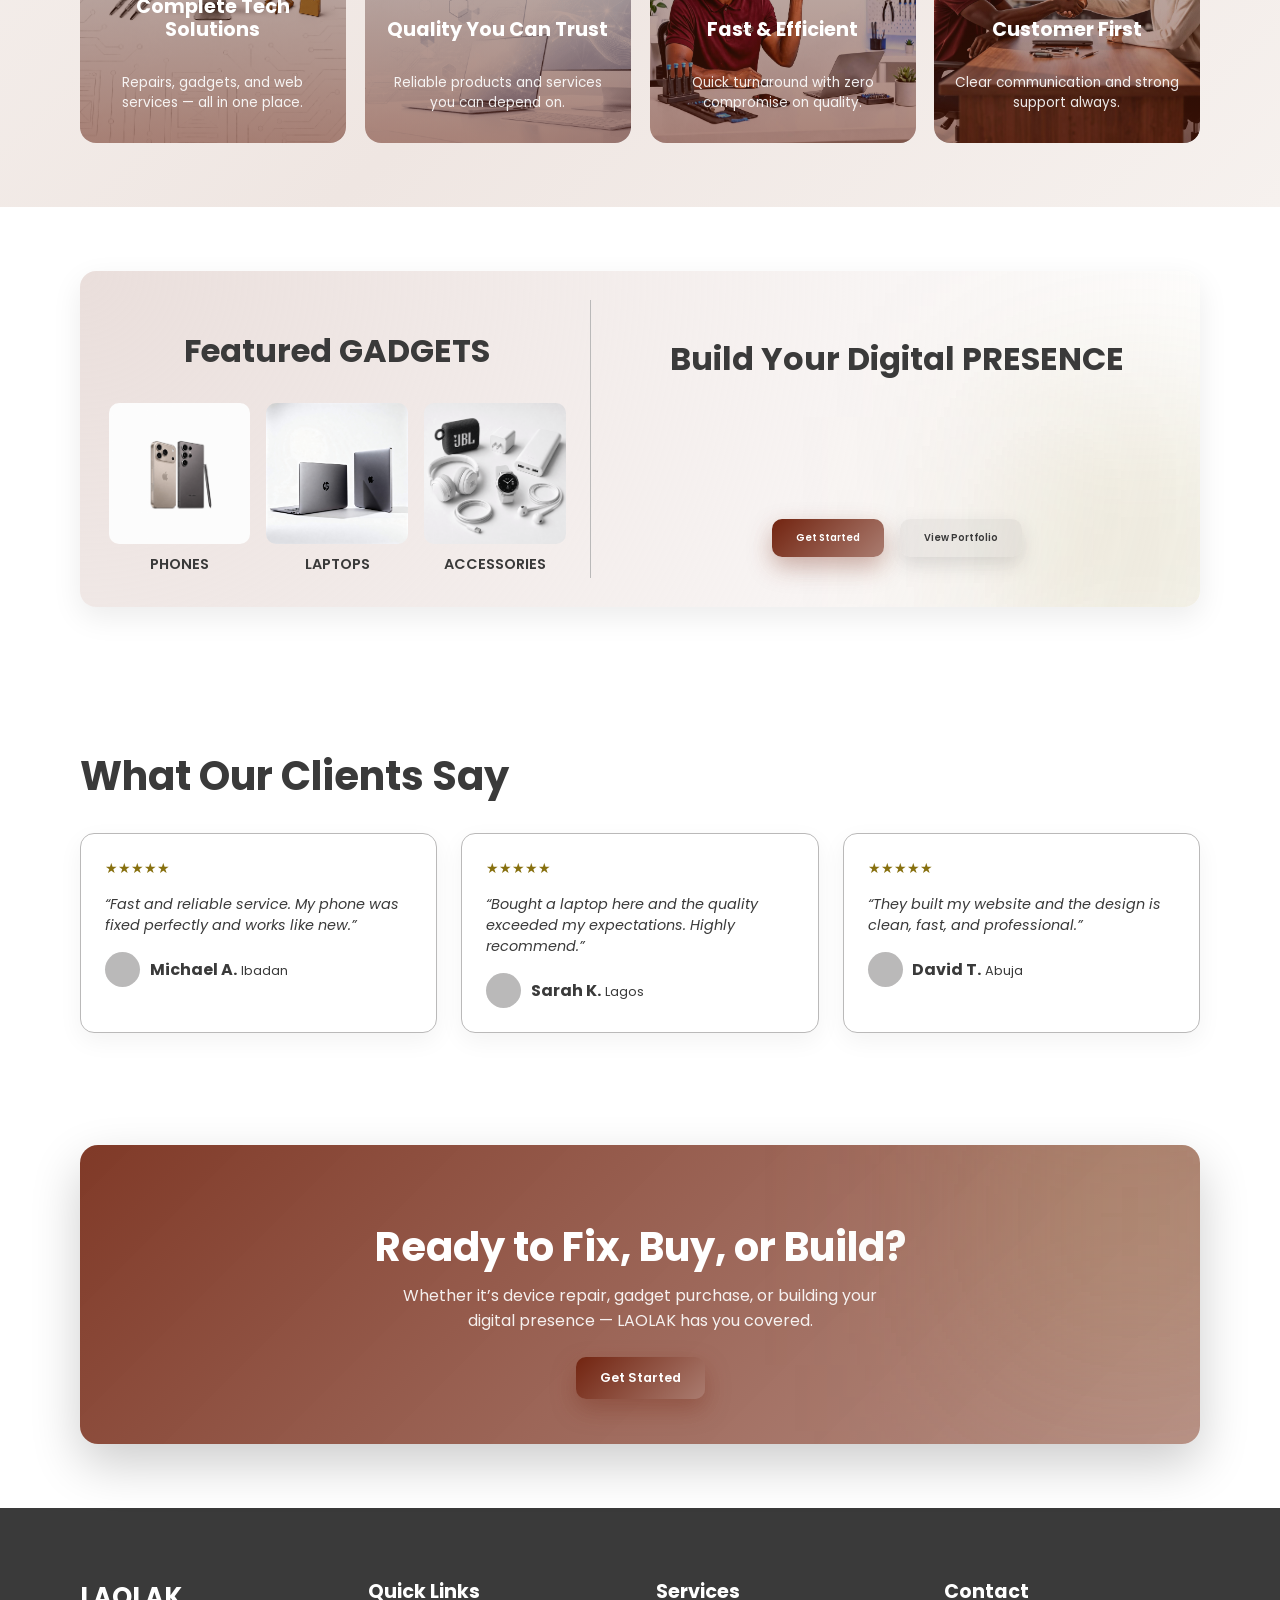
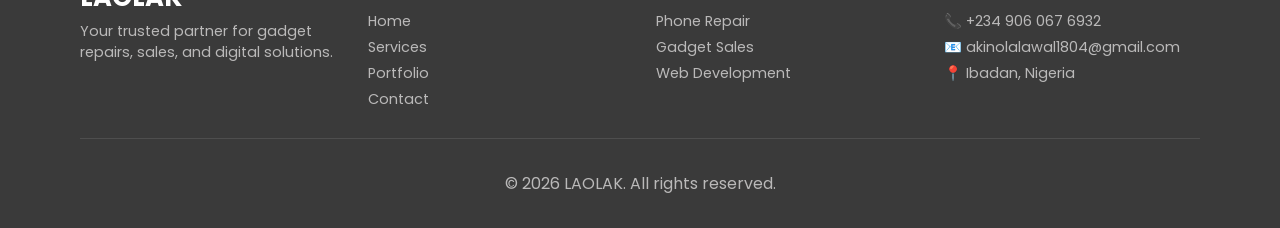
==== commit 0793d7f9: "code updated" ====
--- a/index.html
+++ b/index.html
@@ -13,6 +13,16 @@
   </head>
 
   <body>
+    <!-- ================= LOADER ================= -->
+
+    <div class="loader">
+      <div class="loader-content">
+        <h1>LAOLAK</h1>
+
+        <div class="loader-line"></div>
+      </div>
+    </div>
+
     <!-- ===================== -->
     <!-- HEADER -->
     <!-- ===================== -->
@@ -319,7 +329,9 @@
 
               <div class="web-buttons">
                 <a href="web.html" class="btn-primary">Get Started</a>
-                <a href="web.html" class="btn-secondary">View Portfolio</a>
+                <a href="portfolio.html" class="btn-secondary"
+                  >View Portfolio</a
+                >
               </div>
             </div>
           </div>
@@ -429,7 +441,7 @@
             <h5>Quick Links</h5>
             <a href="#">Home</a>
             <a href="#services">Services</a>
-            <a href="#">Portfolio</a>
+            <a href="portfolio.html">Portfolio</a>
             <a href="contact.html">Contact</a>
           </div>
 
--- a/style.css
+++ b/style.css
@@ -18,6 +18,15 @@
   color: var(--grey-shade);
   overflow-x: clip; /* prevent overflow */
   scroll-behavior: smooth;
+  transition:
+    opacity 0.4s ease,
+    transform 0.4s ease;
+}
+
+body.page-leave {
+  opacity: 0;
+
+  transform: scale(0.98);
 }
 
 img {
@@ -229,6 +238,84 @@
   animation-delay: 0.4s;
 }
 
+/* ================= LOADER ================= */
+
+.loader {
+  position: fixed;
+
+  inset: 0;
+
+  background: #0f1115;
+
+  display: flex;
+  justify-content: center;
+  align-items: center;
+
+  z-index: 99999;
+
+  transition:
+    opacity 0.6s ease,
+    visibility 0.6s ease;
+}
+
+.loader.hide {
+  opacity: 0;
+  visibility: hidden;
+}
+
+.loader-content {
+  text-align: center;
+}
+
+.loader-content h1 {
+  color: #fff;
+
+  font-size: 3rem;
+
+  letter-spacing: 10px;
+
+  margin-bottom: 1rem;
+}
+
+.loader-line {
+  width: 180px;
+  height: 4px;
+
+  background: rgba(255, 255, 255, 0.1);
+
+  border-radius: 30px;
+
+  overflow: hidden;
+
+  position: relative;
+}
+
+.loader-line::before {
+  content: "";
+
+  position: absolute;
+
+  top: 0;
+  left: -50%;
+
+  width: 50%;
+  height: 100%;
+
+  background: var(--primary-base);
+
+  animation: loading 1.2s infinite ease;
+}
+
+@keyframes loading {
+  0% {
+    left: -50%;
+  }
+
+  100% {
+    left: 100%;
+  }
+}
+
 /* HEADER STYLES */
 
 /* ===================== */
@@ -472,6 +559,7 @@
   display: flex;
   gap: 1rem;
   margin-top: 1rem;
+  justify-content: flex-start;
 }
 
 /* ==================== */
@@ -796,8 +884,10 @@
 
 .featured {
   flex: 1;
-
+  display: flex;
+  flex-direction: column;
   padding-right: 1.5rem;
+  gap: 1rem;
   border-right: 1px solid var(--grey-tint);
 }
 
@@ -1265,11 +1355,18 @@
   color: #fff;
 }
 
+.repair-hero::after {
+  content: "";
+  position: absolute;
+  inset: 0;
+  background: rgba(0, 0, 0, 0.6);
+}
+
 .repair-hero-overlay {
   position: absolute;
   inset: 0;
 
-  background: linear-gradient(rgba(0, 0, 0, 0.6), rgba(0, 0, 0, 0.4));
+  background: linear-gradient(rgba(0, 0, 0, 0.4), rgba(0, 0, 0, 0.2));
 }
 
 .repair-hero-content {
@@ -1278,12 +1375,16 @@
 }
 
 .repair-hero h1 {
-  font-size: 2.5rem;
+  font-size: 3rem;
   margin: 0.5rem 0;
 }
 
 .repair-hero p {
-  margin: 1rem 0;
+  margin: 1.5rem 0;
+}
+
+.repair-hero .hero-buttons {
+  justify-content: center;
 }
 
 /* GRID */
@@ -1466,6 +1567,13 @@
   color: #fff;
 }
 
+.sales-hero::after {
+  content: "";
+  position: absolute;
+  inset: 0;
+  background: rgba(0, 0, 0, 0.6);
+}
+
 .sales-overlay {
   position: absolute;
   inset: 0;
@@ -1475,19 +1583,19 @@
 
 .sales-hero-content {
   position: relative;
-  z-index: 1;
+  z-index: 2;
 }
 
 .sales-hero h1 {
-  font-size: 2.5rem;
+  font-size: 3rem;
   margin: 0.5rem 0;
 }
 
 .sales-hero p {
-  margin: 1rem 0;
-}
-
-.hero-buttons {
+  margin: 1.5rem 0;
+}
+
+.sales-hero .hero-buttons {
   justify-content: center;
 }
 
@@ -1637,12 +1745,19 @@
   margin-top: 0.5rem;
 }
 
+/* ========= */
+/* web dev */
+/* ========= */
+
 /* ================= WEB HERO ================= */
 
 .web-hero {
   position: relative;
-  padding: 6rem 0;
+  height: 90vh;
   background: url("images/web dev 2.png") center/cover no-repeat;
+  display: flex;
+  align-items: center;
+  justify-content: center;
 }
 
 .web-hero::after {
@@ -1655,12 +1770,741 @@
 .web-hero-content {
   position: relative;
   z-index: 2;
+  color: #fff;
+}
+
+.web-hero .hero-text {
+  display: flex;
+  flex-direction: column;
+  /* gap: 0.2rem; */
 }
 
 .web-hero h1 {
   color: #fff;
+  font-size: 3rem;
+  margin-bottom: 0.3rem;
 }
 
 .web-hero p {
   color: #ddd;
-}
+  font-size: 1.5rem;
+}
+
+.web-hero .hero-buttons {
+  justify-content: flex-start;
+}
+
+/* ================= WEB PROCESS ================= */
+
+.web-process {
+  background: #f8f8f8;
+}
+
+.process-wrapper {
+  margin-top: 4rem;
+
+  display: flex;
+  flex-direction: column;
+
+  gap: 3rem;
+}
+
+.process-item {
+  display: flex;
+  align-items: flex-start;
+
+  gap: 2rem;
+
+  position: relative;
+
+  padding-left: 2rem;
+}
+
+/* VERTICAL LINE */
+
+.process-item::before {
+  content: "";
+
+  position: absolute;
+
+  top: 0;
+  left: 24px;
+
+  width: 2px;
+  height: 100%;
+
+  background: rgba(0, 0, 0, 0.08);
+}
+
+/* NUMBER */
+
+.process-number {
+  position: relative;
+
+  min-width: 50px;
+  height: 50px;
+
+  border-radius: 50%;
+
+  background: var(--primary-base);
+
+  color: #fff;
+
+  display: flex;
+  align-items: center;
+  justify-content: center;
+
+  font-weight: 600;
+
+  z-index: 2;
+
+  transition: 0.3s ease;
+}
+
+/* TEXT */
+
+.process-text h3 {
+  margin-bottom: 0.8rem;
+
+  font-size: 1.4rem;
+}
+
+.process-text p {
+  color: var(--grey-shade);
+
+  max-width: 700px;
+
+  line-height: 1.8;
+}
+
+/* HOVER EFFECT */
+
+.process-item:hover .process-number {
+  transform: scale(1.1);
+}
+
+/* REMOVE LINE LAST ITEM */
+
+.process-item:last-child::before {
+  height: 50%;
+}
+
+/* ================= STATS ================= */
+
+.stats {
+  background: linear-gradient(135deg, #f6f1ee, #efe6e2);
+}
+
+.stats-grid {
+  display: grid;
+  grid-template-columns: repeat(4, 1fr);
+  gap: 1rem;
+}
+
+.stat-card {
+  background: #fff;
+  padding: 2rem;
+  border-radius: 16px;
+  text-align: center;
+
+  box-shadow: var(--shadow-light);
+
+  transition: all 0.3s ease;
+}
+
+.stat-card:hover {
+  transform: translateY(-6px);
+  background: var(--primary-base);
+}
+
+.stat-card:hover h2,
+.stat-card:hover p {
+  color: #fff;
+}
+
+.stat-card h2 {
+  color: var(--primary-base);
+  margin-bottom: 0.5rem;
+}
+
+/* PORTFOLIO BUTTON */
+
+.portfolio-btn {
+  margin-top: 1.5rem;
+  text-align: center;
+}
+
+/* ================= PRICING ================= */
+
+.pricing {
+  background: #f8f8f8;
+}
+
+.pricing-grid {
+  display: grid;
+  grid-template-columns: repeat(3, 1fr);
+  gap: 1.5rem;
+
+  margin-top: 3rem;
+}
+
+.pricing-card {
+  position: relative;
+
+  background: #fff;
+
+  border-radius: 20px;
+
+  padding: 2rem;
+
+  box-shadow: var(--shadow-light);
+
+  transition: 0.3s ease;
+}
+
+.pricing-card:hover {
+  transform: translateY(-8px);
+}
+
+.pricing-tag {
+  display: inline-block;
+
+  background: var(--primary-tint);
+
+  color: var(--primary-base);
+
+  padding: 0.4rem 0.8rem;
+
+  border-radius: 30px;
+
+  font-size: 0.8rem;
+
+  margin-bottom: 1rem;
+}
+
+.featured-price {
+  font-size: 2rem;
+  font-weight: bold;
+
+  color: var(--primary-base);
+
+  margin: 1rem 0;
+}
+
+.pricing-features {
+  margin: 1.5rem 0;
+}
+
+.pricing-features li {
+  margin-bottom: 0.8rem;
+  color: var(--grey-shade);
+}
+
+/* POPULAR CARD */
+
+.popular {
+  border: 2px solid var(--primary-base);
+  transform: scale(1.03);
+}
+
+.popular-badge {
+  position: absolute;
+
+  top: -12px;
+  right: 20px;
+
+  background: var(--primary-base);
+
+  color: #fff;
+
+  padding: 0.4rem 0.8rem;
+
+  border-radius: 30px;
+
+  font-size: 0.8rem;
+}
+
+.pricing-btn {
+  width: 100%;
+}
+
+/* ============ */
+/* portfolio */
+/* =========== */
+
+/* ================= PORTFOLIO HERO ================= */
+
+.portfolio-hero {
+  position: relative;
+
+  padding: 7rem 0;
+
+  background:
+    linear-gradient(rgba(0, 0, 0, 0.7), rgba(0, 0, 0, 0.7)),
+    url("images/web dev 2.png");
+
+  background-size: cover;
+  background-position: center;
+
+  text-align: center;
+}
+
+.portfolio-hero h1 {
+  color: #fff;
+  font-size: 3rem;
+  letter-spacing: -2px;
+  line-height: 1.1;
+}
+
+.portfolio-hero p {
+  color: #ddd;
+  margin-top: 1rem;
+}
+
+/* ================= FILTER ================= */
+
+.filter-buttons {
+  display: flex;
+  justify-content: center;
+  gap: 1rem;
+  flex-wrap: wrap;
+}
+
+.filter-btn {
+  border: none;
+  background: #eee;
+
+  padding: 0.8rem 1.3rem;
+
+  border-radius: 30px;
+
+  cursor: pointer;
+
+  transition: 0.3s ease;
+}
+
+.filter-btn.active,
+.filter-btn:hover {
+  background: var(--primary-base);
+  color: #fff;
+}
+
+/* ================= PORTFOLIO GRID ================= */
+
+.portfolio-grid {
+  display: grid;
+  grid-template-columns: repeat(3, 1fr);
+
+  gap: 1.5rem;
+}
+
+.portfolio-card {
+  background: #fff;
+
+  border-radius: 20px;
+
+  overflow: hidden;
+
+  box-shadow: var(--shadow-light);
+
+  transition: 0.3s ease;
+}
+
+.portfolio-card:hover {
+  transform: translateY(-10px) scale(1.01);
+}
+
+.portfolio-image {
+  height: 260px;
+
+  background-size: cover;
+  background-position: center;
+}
+
+/* IMAGE OVERLAY */
+
+.portfolio-image {
+  position: relative;
+}
+
+.portfolio-image::after {
+  content: "";
+
+  position: absolute;
+  inset: 0;
+
+  background: linear-gradient(rgba(0, 0, 0, 0), rgba(0, 0, 0, 0.25));
+}
+
+.portfolio-content {
+  padding: 1.5rem;
+}
+
+.portfolio-category {
+  color: var(--primary-base);
+  font-size: 0.9rem;
+}
+
+.portfolio-content h3 {
+  margin: 0.7rem 0;
+}
+
+/* ================= TESTIMONIALS ================= */
+
+.testimonial-grid {
+  display: grid;
+  grid-template-columns: repeat(3, 1fr);
+
+  gap: 1.5rem;
+}
+
+.testimonial-card {
+  background: #fff;
+
+  padding: 2rem;
+
+  border-radius: 18px;
+
+  box-shadow: var(--shadow-light);
+}
+
+/* ================= CTA ================= */
+
+.portfolio-cta {
+  background: linear-gradient(135deg, #f5ece8, #efe3dd);
+}
+
+/* ================= MODAL ================= */
+
+.portfolio-modal {
+  position: fixed;
+
+  inset: 0;
+
+  background: rgba(0, 0, 0, 0.75);
+
+  display: flex;
+  justify-content: center;
+  align-items: center;
+
+  opacity: 0;
+  visibility: hidden;
+
+  transition: 0.3s ease;
+
+  z-index: 9999;
+
+  padding: 1rem;
+}
+
+.portfolio-modal.show {
+  opacity: 1;
+  visibility: visible;
+}
+
+.portfolio-modal-content {
+  background: #fff;
+
+  width: 100%;
+  max-width: 900px;
+
+  border-radius: 20px;
+
+  overflow: hidden;
+
+  position: relative;
+
+  display: grid;
+  grid-template-columns: 1fr 1fr;
+
+  transform: translateY(40px);
+
+  transition: 0.3s ease;
+}
+
+.portfolio-modal.show .portfolio-modal-content {
+  transform: translateY(0);
+}
+
+.portfolio-modal-image {
+  min-height: 400px;
+
+  background-size: cover;
+  background-position: center;
+}
+
+.portfolio-modal-text {
+  padding: 2rem;
+}
+
+.portfolio-modal-text span {
+  color: var(--primary-base);
+}
+
+.portfolio-modal-text h2 {
+  margin: 1rem 0;
+}
+
+.portfolio-close {
+  position: absolute;
+
+  top: 15px;
+  right: 20px;
+
+  font-size: 2rem;
+
+  cursor: pointer;
+
+  z-index: 10;
+}
+
+.modal-buttons {
+  display: flex;
+  gap: 1rem;
+
+  margin-top: 2rem;
+}
+
+/* ================= DARK PORTFOLIO ================= */
+
+.dark-portfolio {
+  background: #0f1115;
+  color: #fff;
+}
+
+/* HEADER */
+
+.dark-portfolio .header {
+  background: rgba(15, 17, 21, 0.9);
+
+  backdrop-filter: blur(10px);
+
+  border-bottom: 1px solid rgba(255, 255, 255, 0.08);
+}
+
+.dark-portfolio .nav a {
+  color: #fff;
+}
+
+/* HERO */
+
+.dark-portfolio .portfolio-hero {
+  background:
+    linear-gradient(rgba(0, 0, 0, 0.75), rgba(0, 0, 0, 0.75)),
+    url("images/web dev 2.png");
+
+  background-size: cover;
+  background-position: center;
+}
+
+/* FILTER BUTTONS */
+
+.dark-portfolio .filter-btn {
+  background: #1a1d24;
+  color: #fff;
+}
+
+.dark-portfolio .filter-btn.active,
+.dark-portfolio .filter-btn:hover {
+  background: var(--primary-base);
+}
+
+/* CARDS */
+
+.dark-portfolio .portfolio-card {
+  background: #16191f;
+
+  box-shadow: none;
+}
+
+.dark-portfolio .portfolio-content p {
+  color: #bbb;
+}
+
+/* TESTIMONIALS */
+
+.dark-portfolio .testimonial-card {
+  background: #16191f;
+}
+
+.dark-portfolio .testimonial-card p {
+  color: #ccc;
+}
+
+/* CTA */
+
+.dark-portfolio .portfolio-cta {
+  background: linear-gradient(135deg, #151922, #1c212c);
+}
+
+/* MODAL */
+
+.dark-portfolio .portfolio-modal-content {
+  background: #16191f;
+}
+
+.dark-portfolio .portfolio-modal-text p {
+  color: #bbb;
+}
+
+.dark-portfolio .portfolio-close {
+  color: #fff;
+}
+
+/* =================================== */
+/* ====== DARK CASE STUDY ============ */
+
+.dark-case-study {
+  background: #0f1115;
+  color: #fff;
+}
+
+/* HEADER */
+
+.dark-header {
+  background: rgba(15, 17, 21, 0.9);
+  backdrop-filter: blur(10px);
+
+  border-bottom: 1px solid rgba(255, 255, 255, 0.08);
+}
+
+.dark-header .nav a {
+  color: #fff;
+}
+
+/* HERO */
+
+.case-hero {
+  padding: 7rem 0;
+}
+
+.case-hero-grid {
+  display: grid;
+  grid-template-columns: 1fr 1fr;
+
+  gap: 3rem;
+  align-items: center;
+}
+
+.case-label {
+  color: var(--primary-base);
+}
+
+.case-hero-content h1 {
+  font-size: 3.5rem;
+  margin: 1rem 0;
+}
+
+.case-hero-content p {
+  color: #bbb;
+  line-height: 1.8;
+}
+
+.case-buttons {
+  display: flex;
+  gap: 1rem;
+
+  margin-top: 2rem;
+}
+
+.case-hero-image img {
+  width: 100%;
+
+  border-radius: 20px;
+}
+
+/* CASE BOX */
+
+.case-box {
+  background: #16191f;
+
+  padding: 2rem;
+
+  border-radius: 20px;
+}
+
+/* PROCESS */
+
+.process-grid {
+  display: grid;
+  grid-template-columns: repeat(3, 1fr);
+
+  gap: 1.5rem;
+}
+
+.process-card {
+  background: #16191f;
+
+  padding: 2rem;
+
+  border-radius: 20px;
+}
+
+.process-card span {
+  display: inline-flex;
+
+  width: 50px;
+  height: 50px;
+
+  border-radius: 50%;
+
+  background: var(--primary-base);
+
+  align-items: center;
+  justify-content: center;
+
+  margin-bottom: 1rem;
+}
+
+/* RESULTS */
+
+.results-grid {
+  display: grid;
+  grid-template-columns: repeat(3, 1fr);
+
+  gap: 1.5rem;
+}
+
+.result-card {
+  background: #16191f;
+
+  padding: 2rem;
+
+  border-radius: 20px;
+
+  text-align: center;
+}
+
+.result-card h2 {
+  color: var(--primary-base);
+}
+
+/* GALLERY */
+
+.gallery-grid {
+  display: grid;
+  grid-template-columns: repeat(3, 1fr);
+
+  gap: 1rem;
+}
+
+.gallery-item {
+  height: 320px;
+
+  border-radius: 20px;
+
+  background-size: cover;
+  background-position: center;
+}
+
+/* CTA */
+
+.case-cta-box {
+  background: linear-gradient(135deg, #1d232d, #151922);
+
+  padding: 4rem 2rem;
+
+  border-radius: 30px;
+
+  text-align: center;
+}
--- a/media.css
+++ b/media.css
@@ -92,7 +92,11 @@
   }
 
   .nav-item span {
-    font-size: 0.4rem;
+    font-size: 0.55rem;
+  }
+
+  .nav {
+    gap: 0.5rem;
   }
 }
 
@@ -107,9 +111,9 @@
     font-size: 1rem;
   }
 
-  .nav {
+  /* .nav {
     gap: 1rem;
-  }
+  } */
 
   .nav a {
     font-size: 0.9rem;
@@ -673,3 +677,100 @@
     padding: 0.75rem;
   }
 }
+
+/* ================== */
+/* web dev responsive */
+/* ================== */
+
+/* ================= PROCESS ================= */
+
+@media (max-width: 768px) {
+  .process-item {
+    gap: 1rem;
+    padding-left: 1rem;
+  }
+
+  .process-text h3 {
+    font-size: 1.1rem;
+  }
+}
+
+/* ================= STATS ================= */
+
+@media (max-width: 768px) {
+  .stats-grid {
+    grid-template-columns: repeat(2, 1fr);
+  }
+}
+
+@media (max-width: 480px) {
+  .stats-grid {
+    grid-template-columns: 1fr;
+  }
+}
+
+/* ================= PRICING ================= */
+
+@media (max-width: 900px) {
+  .pricing-grid {
+    grid-template-columns: 1fr;
+  }
+
+  .popular {
+    transform: scale(1);
+  }
+}
+
+/* ====== PORTFOLIO ======== */
+
+@media (max-width: 900px) {
+  .portfolio-grid,
+  .testimonial-grid {
+    grid-template-columns: 1fr;
+  }
+}
+
+@media (max-width: 768px) {
+  .portfolio-hero h1 {
+    font-size: 2rem;
+  }
+}
+
+/* === MODAL ===== */
+
+@media (max-width: 768px) {
+  .portfolio-modal-content {
+    grid-template-columns: 1fr;
+  }
+
+  .portfolio-modal-image {
+    min-height: 250px;
+  }
+
+  .modal-buttons {
+    flex-direction: column;
+  }
+}
+
+/*===================  */
+/* === CASE STUDY ==== */
+/*===================  */
+
+@media (max-width: 900px) {
+  .case-hero-grid,
+  .process-grid,
+  .results-grid,
+  .gallery-grid {
+    grid-template-columns: 1fr;
+  }
+}
+
+@media (max-width: 768px) {
+  .case-hero-content h1 {
+    font-size: 2.3rem;
+  }
+
+  .case-buttons {
+    flex-direction: column;
+  }
+}
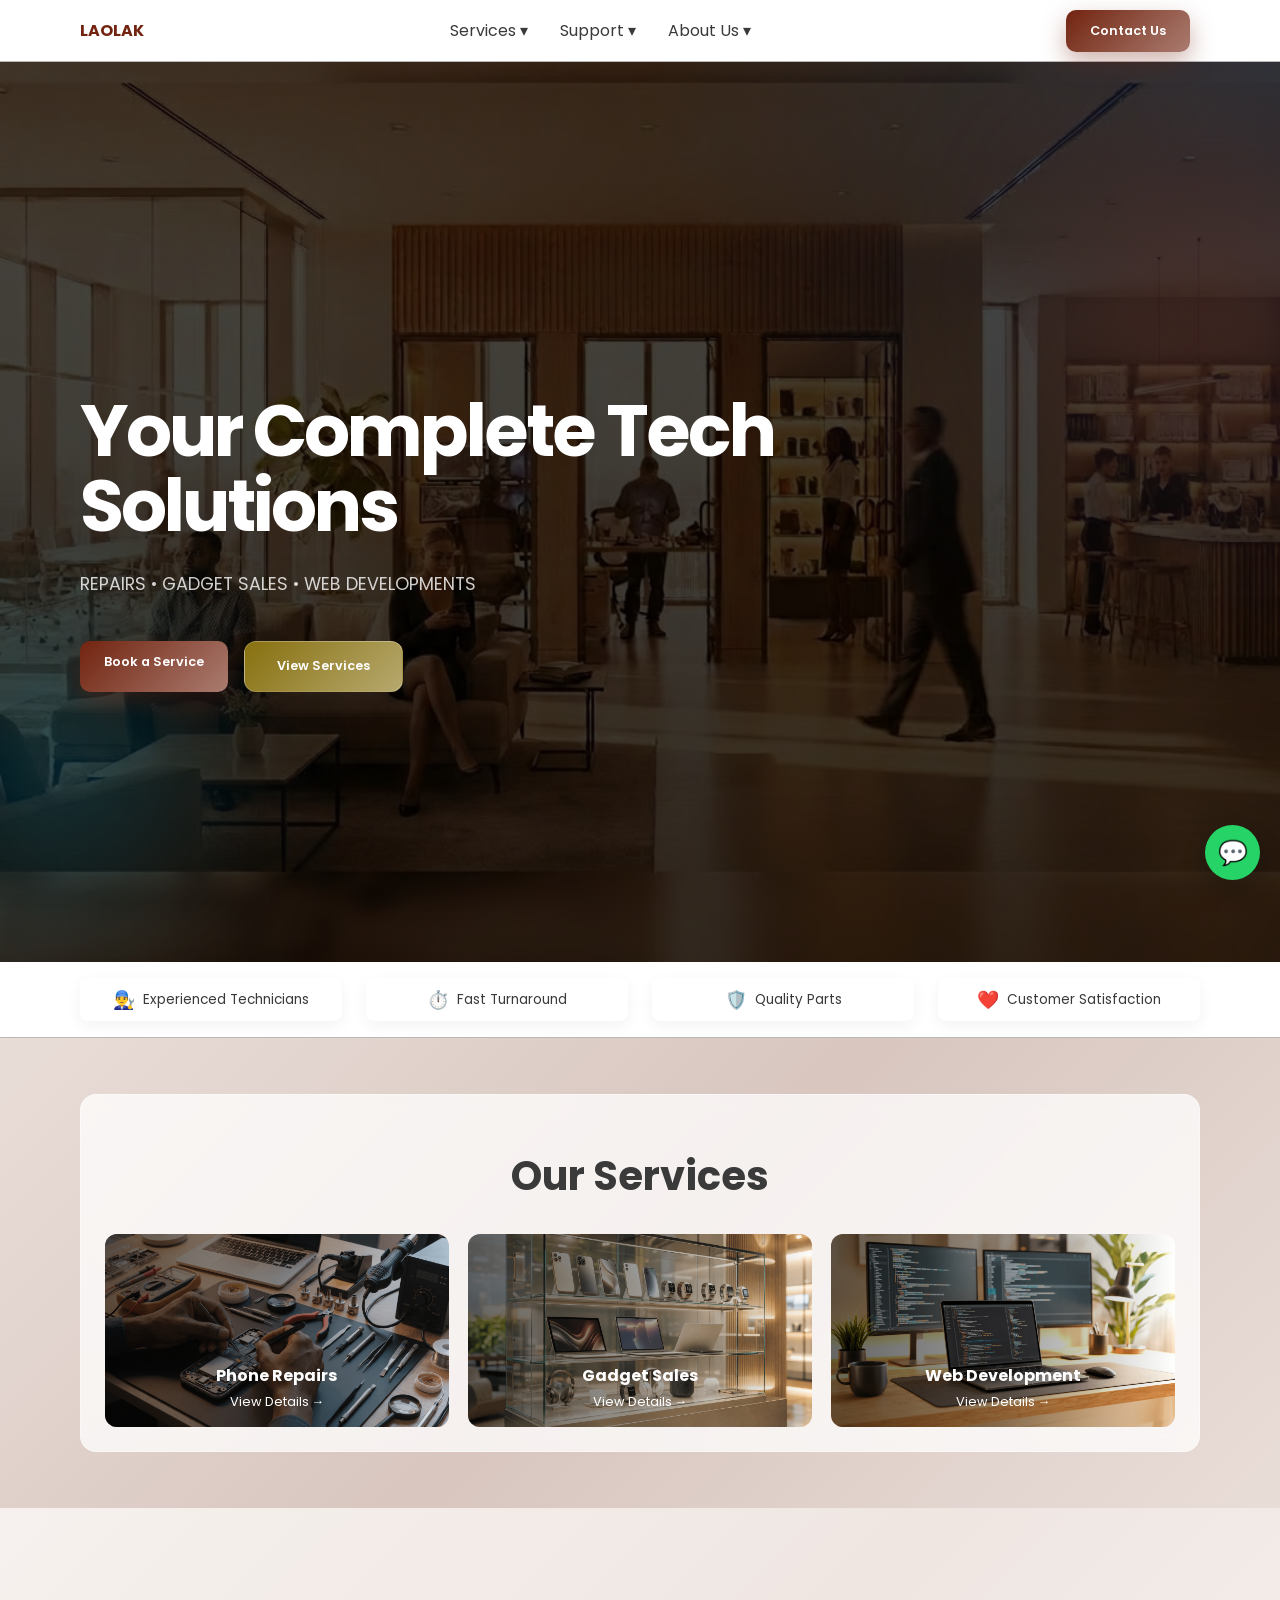
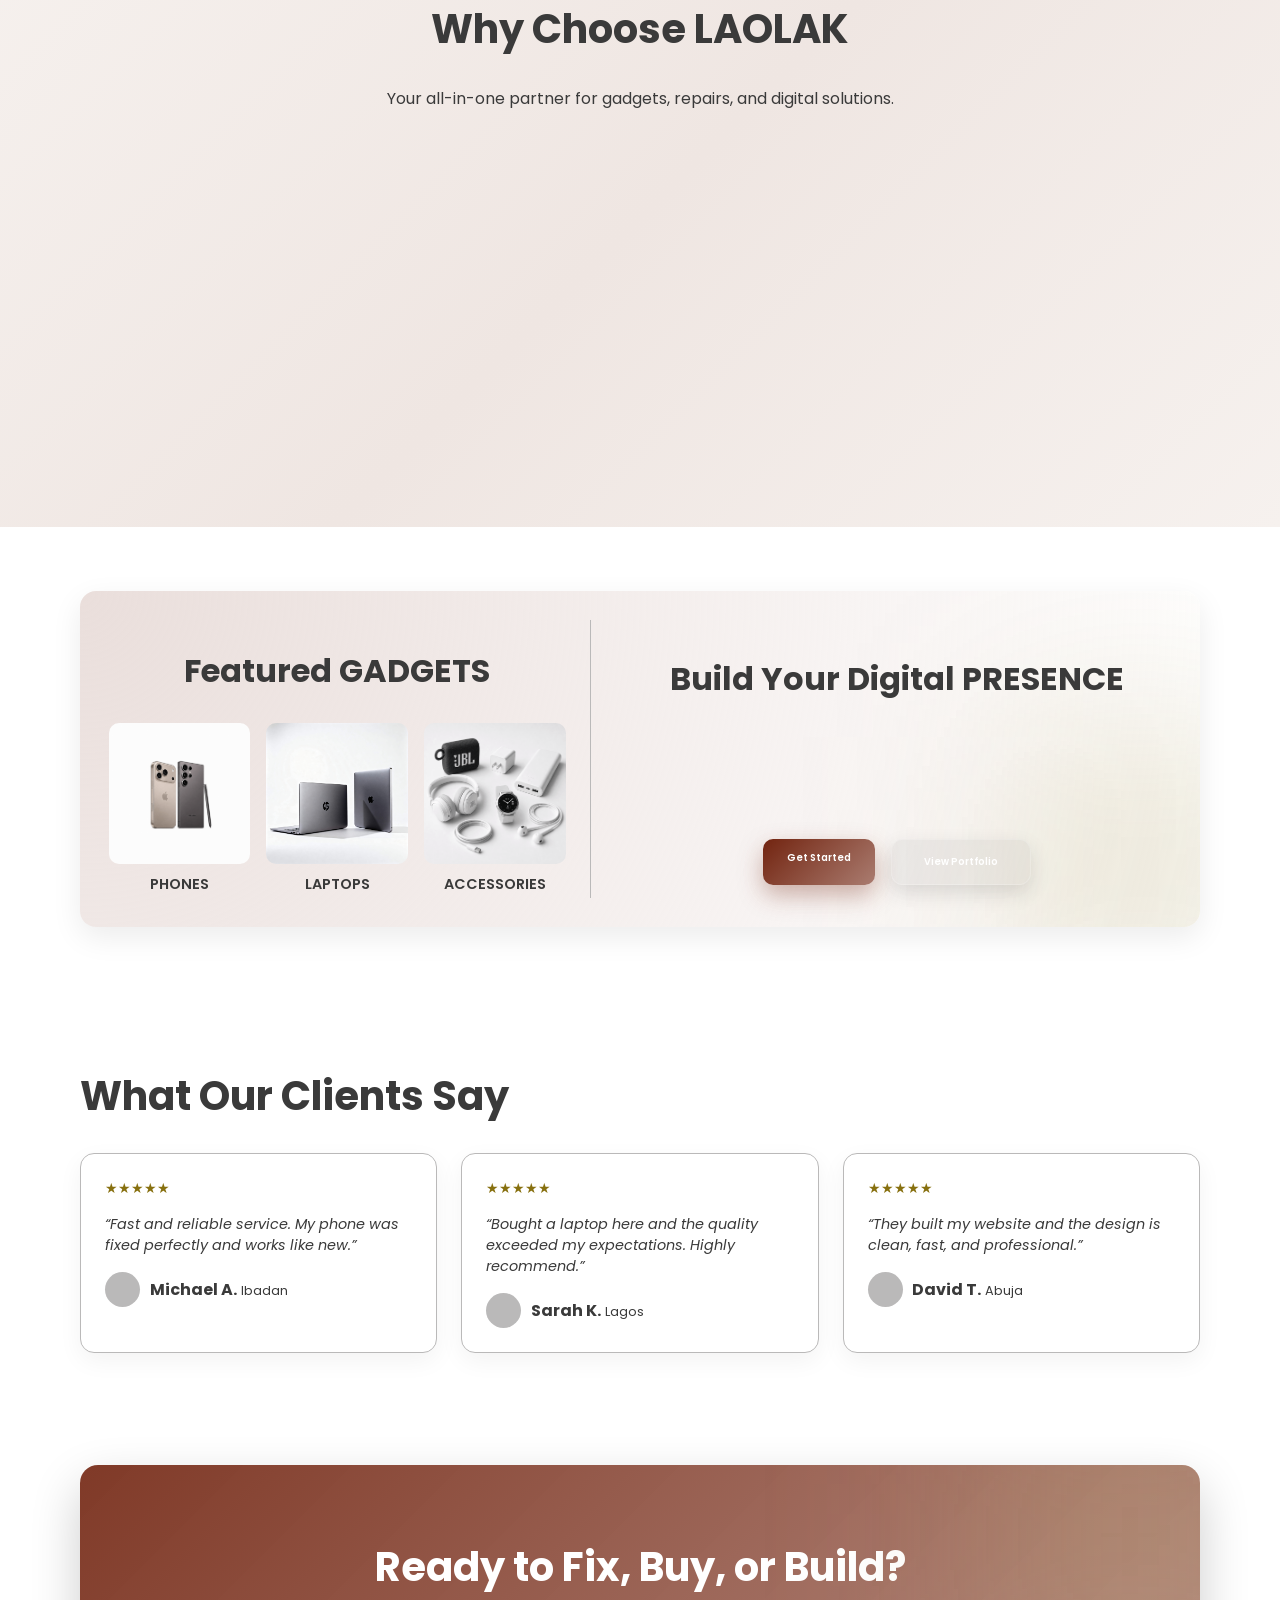
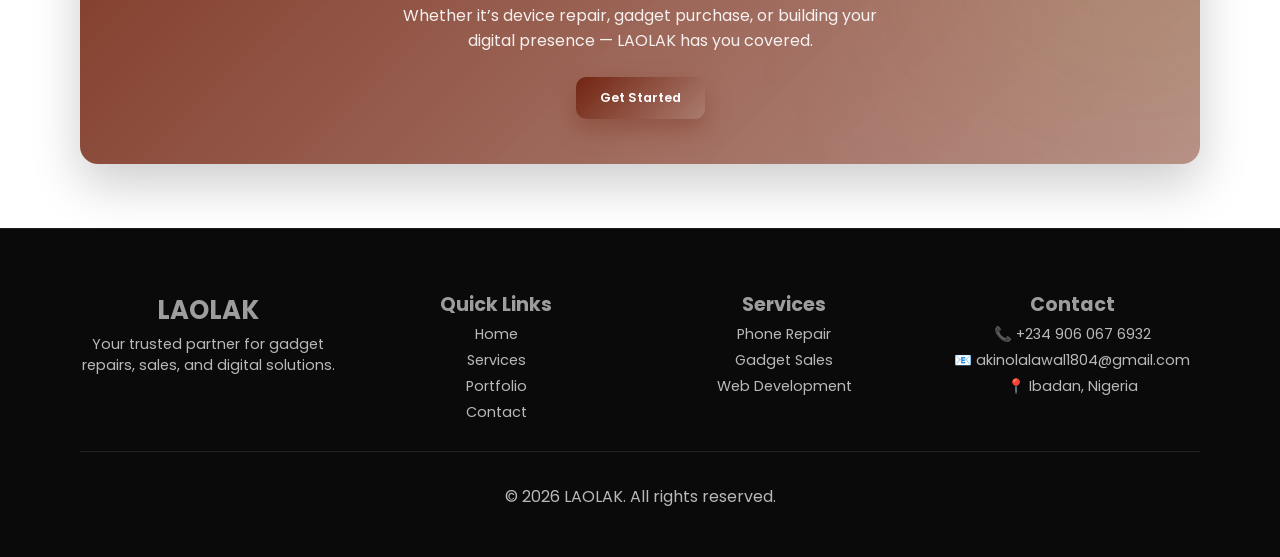
==== commit a1df71df: "code updated" ====
--- a/index.html
+++ b/index.html
@@ -56,7 +56,7 @@
           <div class="nav-item dropdown">
             <span>About Us ▾</span>
             <div class="dropdown-menu">
-              <a href="#">LAOLAK</a>
+              <a href="laolak.html">LAOLAK</a>
               <a href="#">News</a>
             </div>
           </div>
@@ -82,35 +82,31 @@
             <a href="#">Tips</a>
             <a href="#">FAQ</a>
             <a href="#">Tech Support</a>
-            <a href="#">LAOLAK</a>
+            <a href="laolak.html">LAOLAK</a>
             <a href="#">News</a>
           </div>
         </div>
       </div>
     </header>
 
-    <!-- HERO SECTION START -->
-    <section class="hero section">
+    <!-- ================= HERO ================= -->
+
+    <section class="hero">
+      <!-- FLOATING GLOW -->
+      <div class="hero-glow glow-1"></div>
+
+      <div class="hero-glow glow-2"></div>
+
       <div class="container hero-content">
-        <!-- LEFT SIDE: TEXT CONTENT -->
-        <div class="hero-text">
-          <!-- Main Heading -->
-          <h1>Your Complete Tech Solution</h1>
-
-          <!-- Supporting Text -->
-          <p>Repairs • Gadget Sales • Web Development</p>
-
-          <!-- Call-To-Action Buttons -->
+        <div class="hero-text fade-up">
+          <h1>Your Complete Tech Solutions</h1>
+          <p>REPAIRS • GADGET SALES • WEB DEVELOPMENTS</p>
+
           <div class="hero-buttons">
-            <a href="contact.html" class="btn-primary">Book a Service</a>
-            <a href="#services" class="btn-secondary">View Services</a>
-          </div>
-        </div>
-
-        <!-- RIGHT SIDE: IMAGE AREA -->
-        <div class="hero-image">
-          <!-- Placeholder (replace later with real image) -->
-          <img src="images/LT logo .png" alt="Tech image" />
+            <a href="contact.html" class="btn-primary"> Book a Service </a>
+
+            <a href="#services" class="btn-secondary"> View Services </a>
+          </div>
         </div>
       </div>
     </section>
--- a/style.css
+++ b/style.css
@@ -456,7 +456,7 @@
 /* HERO FLOAT ANIMATION */
 /* ===================== */
 
-@keyframes float {
+/* @keyframes float {
   0% {
     transform: translateY(0px);
   }
@@ -468,98 +468,178 @@
   100% {
     transform: translateY(0px);
   }
-}
+} */
+/* ================= PREMIUM HERO ================= */
+
 .hero {
-  padding: 5rem 0;
   position: relative;
+
+  min-height: 100vh;
+
+  display: flex;
+  align-items: center;
+
+  overflow: hidden;
+
+  background:
+    linear-gradient(rgba(0, 0, 0, 0.72), rgba(0, 0, 0, 0.78)),
+    url("images/homepage\ hero.jpg");
+
+  background-size: cover;
+  background-position: center;
+
+  color: #fff;
+}
+
+/* PARALLAX FEEL */
+
+.hero::before {
+  content: "";
+
+  position: absolute;
+  inset: 0;
 
   background: radial-gradient(
     circle at top right,
-    rgba(170, 124, 112, 0.25),
-    #ffffff
+    rgba(0, 123, 255, 0.15),
+    transparent 40%
   );
 
-  color: #fff;
-  overflow: hidden;
-  /* prevents pseudo-elements from overflowing */
-}
-
-.hero::before {
-  content: "";
-
-  position: absolute;
-  top: -80px;
+  pointer-events: none;
+}
+
+/* CONTENT */
+
+.hero-content {
+  position: relative;
+  z-index: 2;
+}
+
+.hero-text {
+  max-width: 750px;
+}
+
+/* LABEL */
+
+.hero-label {
+  display: inline-block;
+
+  margin-bottom: 1.2rem;
+
+  color: var(--primary-base);
+
+  letter-spacing: 3px;
+
+  font-size: 0.9rem;
+
+  font-weight: 600;
+}
+
+/* TITLE */
+
+.hero-text h1 {
+  font-size: 4.5rem;
+
+  line-height: 1.05;
+
+  letter-spacing: -3px;
+
+  margin-bottom: 1.5rem;
+}
+
+/* TEXT */
+
+.hero-text p {
+  font-size: 1.1rem;
+
+  line-height: 1.9;
+
+  color: rgba(255, 255, 255, 0.8);
+
+  max-width: 650px;
+
+  margin-bottom: 2.5rem;
+}
+
+/* BUTTONS */
+
+.hero-buttons {
+  display: flex;
+  gap: 1rem;
+}
+
+/* SECONDARY BUTTON */
+
+.btn-secondary {
+  padding: 0.95rem 2rem;
+
+  border: 1px solid rgba(255, 255, 255, 0.2);
+
+  border-radius: 12px;
+
+  color: #fff;
+
+  transition: 0.3s ease;
+}
+
+.btn-secondary:hover {
+  background: rgba(255, 255, 255, 0.08);
+}
+
+/* GLOW EFFECTS */
+
+.hero-glow {
+  position: absolute;
+
+  border-radius: 50%;
+
+  filter: blur(100px);
+
+  opacity: 0.35;
+
+  animation: floatGlow 6s ease-in-out infinite;
+}
+
+/* FIRST */
+
+.glow-1 {
+  width: 300px;
+  height: 300px;
+
+  background: var(--primary-base);
+
+  top: 10%;
   right: -80px;
-
-  width: 350px;
-  height: 350px;
-
-  background: radial-gradient(circle, rgba(135, 112, 15, 0.25), transparent);
-  border-radius: 50%;
-
-  filter: blur(90px);
-  /* soft glowing circle */
-
-  z-index: 0;
-}
-
-.hero-content {
-  display: flex;
-  align-items: center;
-  justify-content: space-between;
-  gap: 2rem; /* rem rule */
-  position: relative;
-  flex-wrap: wrap;
-  z-index: 1;
-}
-
-.hero-text {
-  letter-spacing: 1px;
-  animation: fadeUp 0.8s ease forwards;
-}
-
-.hero-image {
-  display: flex;
-  justify-content: center;
-  animation: float 6s ease-in-out infinite;
-  transform: translateY(10px);
-}
-
-.hero-image img {
-  width: 100%;
-  height: auto;
-  max-width: 420px;
-  border-radius: 16px;
-  box-shadow: 0 20px 50px rgba(0, 0, 0, 0.1);
-  animation:
-    fadeUp 1s ease forwards,
-    float 6s ease-in-out infinite;
-}
-
-.hero-text,
-.hero-image {
-  flex: 1;
-  min-width: 280px;
-}
-
-.hero-text h1 {
-  max-width: 500px;
-  color: var(--grey-shade);
-  opacity: 0.9;
-  letter-spacing: -0.5px;
-}
-
-.hero-text p {
-  margin: 1rem 0 1.5rem;
-  color: var(--grey-base);
-  opacity: 0.9;
-}
-
-.hero-buttons {
-  display: flex;
-  gap: 1rem;
-  margin-top: 1rem;
-  justify-content: flex-start;
+}
+
+/* SECOND */
+
+.glow-2 {
+  width: 220px;
+  height: 220px;
+
+  background: #00c2ff;
+
+  bottom: 10%;
+  left: -60px;
+
+  animation-delay: 2s;
+}
+
+/* FLOATING */
+
+@keyframes floatGlow {
+  0% {
+    transform: translateY(0px);
+  }
+
+  50% {
+    transform: translateY(-25px);
+  }
+
+  100% {
+    transform: translateY(0px);
+  }
 }
 
 /* ==================== */
@@ -1282,15 +1362,18 @@
 /* LEFT SIDE */
 .contact-info {
   flex: 1;
+  display: flex;
+  flex-direction: column;
+  justify-content: space-between;
   /* background: #fff; */
   padding: 1.5rem;
   border-radius: var(--radius-lg);
   box-shadow: var(--shadow-light);
-  background-image: url(images/2026_05_01_07_31_IMG_4615.PNG);
+  /* background-image: url(images/2026_05_01_07_31_IMG_4615.PNG); */
 }
 
 .contact-info p {
-  margin: 0.5rem 0;
+  margin: 0.3rem 0;
   color: var(--grey-base);
 }
 
@@ -2283,7 +2366,7 @@
 }
 
 .dark-portfolio .nav a {
-  color: #fff;
+  color: var(--primary-base);
 }
 
 /* HERO */
@@ -2356,20 +2439,19 @@
 
 .dark-case-study {
   background: #0f1115;
-  color: #fff;
+  color: white;
 }
 
 /* HEADER */
 
-.dark-header {
+.dark-case-study .header {
   background: rgba(15, 17, 21, 0.9);
   backdrop-filter: blur(10px);
-
   border-bottom: 1px solid rgba(255, 255, 255, 0.08);
 }
 
 .dark-header .nav a {
-  color: #fff;
+  color: var(--primary-base);
 }
 
 /* HERO */
@@ -2407,6 +2489,11 @@
   margin-top: 2rem;
 }
 
+.case-buttons .btn-secondary {
+  color: whitesmoke;
+  border: 1px solid whitesmoke;
+}
+
 .case-hero-image img {
   width: 100%;
 
@@ -2456,6 +2543,10 @@
   margin-bottom: 1rem;
 }
 
+.modal-buttons .btn-secondary {
+  color: whitesmoke;
+  border: 1px solid whitesmoke;
+}
 /* RESULTS */
 
 .results-grid {
@@ -2508,3 +2599,176 @@
 
   text-align: center;
 }
+
+/* ======== */
+/* about us */
+/* ======== */
+
+/* ================= VALUES ================= */
+
+.about-hero-content {
+  padding-top: 4rem;
+  padding-bottom: 0.2rem;
+  padding-left: 3rem;
+  padding-right: 3rem;
+}
+
+.about-text {
+  padding: 2rem;
+}
+
+.about-story {
+  padding: 0.5rem;
+}
+.values-grid {
+  display: grid;
+  grid-template-columns: repeat(3, 1fr);
+
+  gap: 2rem;
+
+  margin-top: 4rem;
+}
+
+.value-item {
+  background: #fff;
+
+  padding: 2.5rem;
+
+  border-radius: 24px;
+
+  transition: 0.3s ease;
+
+  box-shadow: 0 15px 40px rgba(0, 0, 0, 0.05);
+}
+
+.value-item:hover {
+  transform: translateY(-10px);
+
+  background: var(--primary-base);
+
+  color: #fff;
+}
+
+.value-item h3 {
+  margin-bottom: 1rem;
+
+  font-size: 1.5rem;
+}
+
+.value-item p {
+  line-height: 1.8;
+}
+
+/* ================= JOURNEY ================= */
+
+.timeline {
+  position: relative;
+
+  max-width: 850px;
+
+  margin: 5rem auto 0;
+}
+
+.timeline::before {
+  content: "";
+
+  position: absolute;
+
+  top: 0;
+  left: 20px;
+
+  width: 2px;
+  height: 100%;
+
+  background: var(--primary-base);
+}
+
+.timeline-item {
+  position: relative;
+
+  padding-left: 70px;
+
+  margin-bottom: 4rem;
+}
+
+.timeline-dot {
+  position: absolute;
+
+  left: 10px;
+  top: 5px;
+
+  width: 22px;
+  height: 22px;
+
+  border-radius: 50%;
+
+  background: var(--primary-base);
+
+  box-shadow: 0 0 20px rgba(0, 0, 0, 0.15);
+}
+
+.timeline-content {
+  background: #fff;
+
+  padding: 2rem;
+
+  border-radius: 20px;
+
+  box-shadow: 0 15px 40px rgba(0, 0, 0, 0.05);
+}
+
+.timeline-content h3 {
+  margin-bottom: 1rem;
+
+  font-size: 1.5rem;
+}
+
+.timeline-content p {
+  line-height: 1.8;
+
+  color: var(--grey-shade);
+}
+
+/* ================= CTA ================= */
+
+.about-cta {
+  background: #0f0f0f;
+
+  color: #fff;
+
+  text-align: center;
+}
+
+.about-cta-content {
+  max-width: 750px;
+
+  margin: auto;
+}
+
+.about-cta h2 {
+  font-size: 3rem;
+
+  margin-bottom: 1.5rem;
+}
+
+.about-cta p {
+  line-height: 1.9;
+
+  color: rgba(255, 255, 255, 0.75);
+
+  margin-bottom: 2rem;
+}
+
+/* ================= FOOTER ================= */
+
+.footer {
+  padding: 2rem 0;
+
+  text-align: center;
+
+  border-top: 1px solid rgba(255, 255, 255, 0.08);
+
+  background: #0a0a0a;
+
+  color: rgba(255, 255, 255, 0.6);
+}
--- a/media.css
+++ b/media.css
@@ -133,88 +133,35 @@
 /*  HERO
 /* ===================== */
 
-@media (max-width: 1024px) {
-  .hero-content {
-    gap: 1.5rem;
-  }
-
+/* ================= HERO ================= */
+
+@media (max-width: 900px) {
   .hero-text h1 {
-    font-size: 2.6rem;
-  }
-}
-
-@media (max-width: 992px) {
+    font-size: 3.2rem;
+  }
+}
+
+@media (max-width: 768px) {
+  .hero {
+    text-align: center;
+  }
+
   .hero-text h1 {
-    font-size: 2.3rem;
+    font-size: 2.5rem;
+
+    letter-spacing: -1px;
   }
 
   .hero-text p {
-    font-size: 0.95rem;
-  }
-}
-
-@media (max-width: 768px) {
-  .hero-content {
-    flex-direction: column;
-    text-align: center;
-  }
-
-  .hero-text,
-  .hero-image {
-    width: 100%;
-  }
-
-  .hero-image {
-    margin-top: 1.5rem;
+    font-size: 1rem;
   }
 
   .hero-buttons {
-    justify-content: center;
-    flex-wrap: wrap;
-  }
-
-  .hero-text h1 {
-    font-size: 2rem;
-    justify-self: center;
-  }
-}
-
-@media (max-width: 600px) {
-  .hero {
-    padding: 4rem 0;
-  }
-
-  .hero-text h1 {
-    font-size: 1.8rem;
-  }
-
-  .hero-text p {
-    font-size: 0.9rem;
-  }
-}
-
-@media (max-width: 480px) {
-  .hero-text h1 {
-    font-size: 1.6rem;
-  }
-
-  .hero-buttons {
-    flex-direction: column;
-    gap: 0.7rem;
-  }
-
-  .hero-buttons button {
-    width: 100%;
-  }
-}
-
-@media (max-width: 360px) {
-  .hero-text h1 {
-    font-size: 1.4rem;
-  }
-
-  .hero-text p {
-    font-size: 0.85rem;
+    flex-direction: column;
+  }
+
+  .hero-glow {
+    opacity: 0.2;
   }
 }
 
@@ -774,3 +721,68 @@
     flex-direction: column;
   }
 }
+
+/* ================= ABOUT PAGE ================= */
+
+@media (max-width: 992px) {
+  .about-grid {
+    grid-template-columns: 1fr;
+
+    gap: 3rem;
+  }
+
+  .mission-grid {
+    grid-template-columns: 1fr;
+  }
+
+  .values-grid {
+    grid-template-columns: repeat(2, 1fr);
+  }
+
+  .about-hero-text h1 {
+    font-size: 3.5rem;
+  }
+}
+
+@media (max-width: 768px) {
+  .about-hero {
+    text-align: center;
+  }
+
+  .about-hero-text h1 {
+    font-size: 2.6rem;
+
+    letter-spacing: -1px;
+  }
+
+  .about-text h2 {
+    font-size: 2.2rem;
+  }
+
+  .values-grid {
+    grid-template-columns: 1fr;
+  }
+
+  .timeline-item {
+    padding-left: 55px;
+  }
+
+  .about-cta h2 {
+    font-size: 2.3rem;
+  }
+}
+
+@media (max-width: 500px) {
+  .mission-card,
+  .value-item,
+  .timeline-content {
+    padding: 1.5rem;
+  }
+
+  .about-hero-text p,
+  .about-text p,
+  .mission-card p,
+  .timeline-content p {
+    font-size: 0.95rem;
+  }
+}
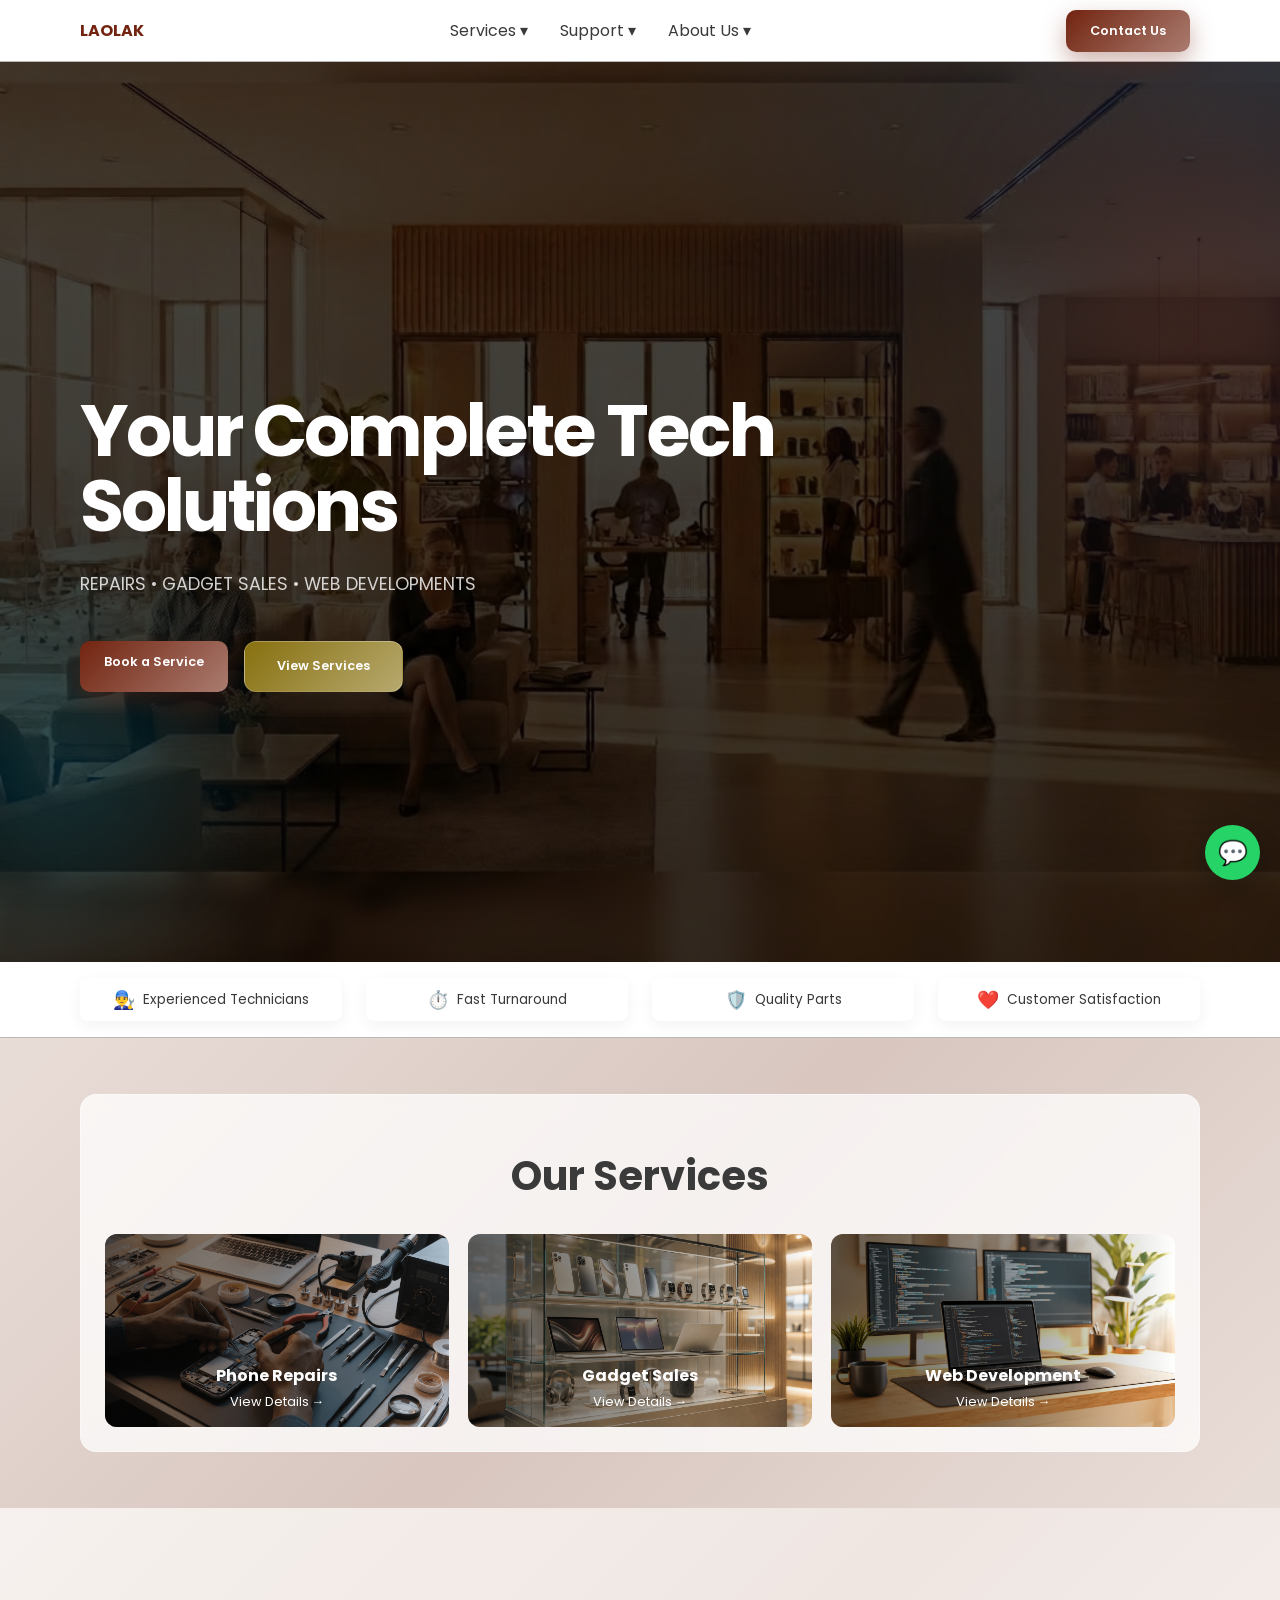
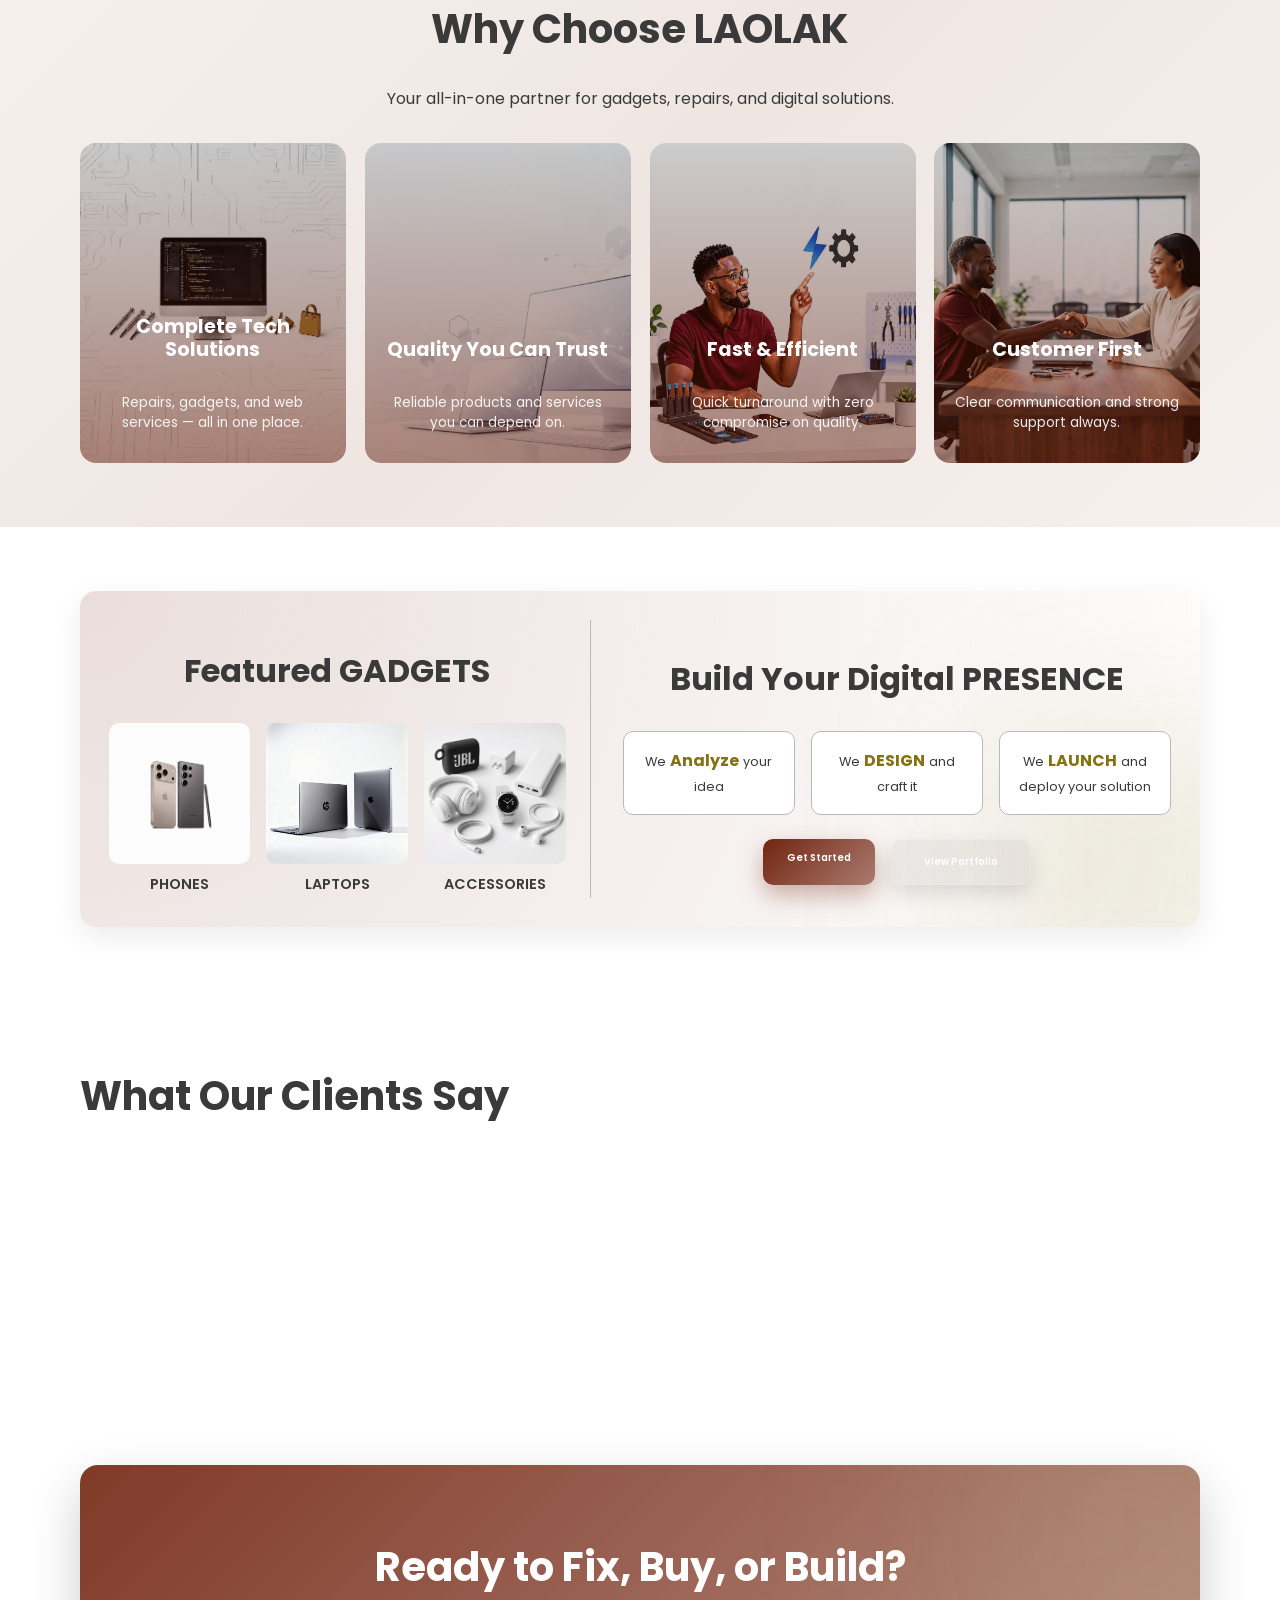
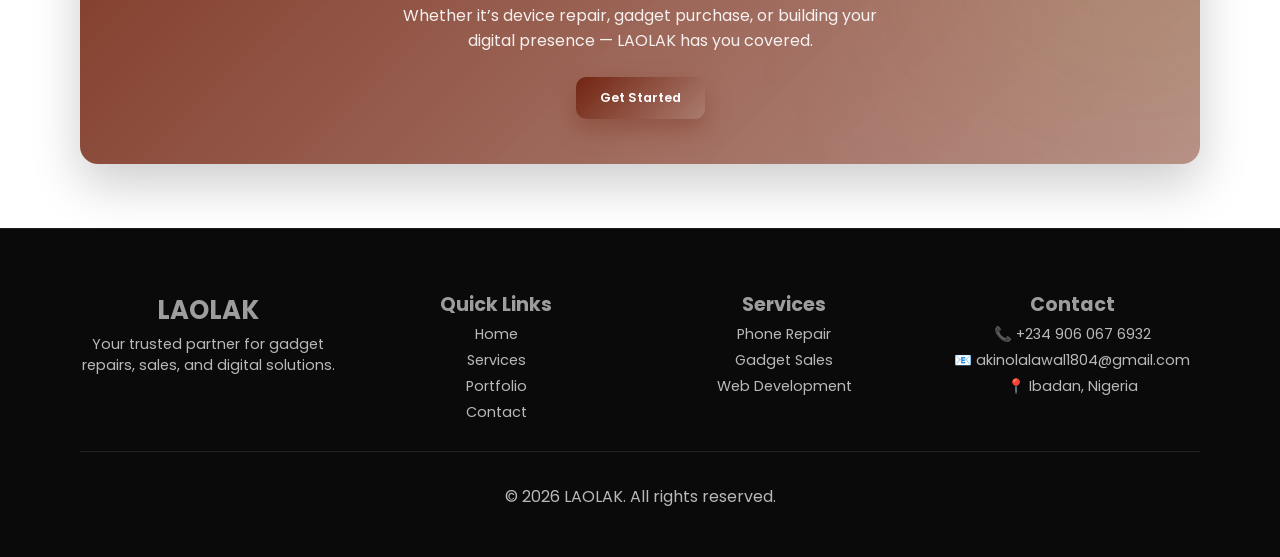
==== commit 95febfaa: "code updated" ====
--- a/index.html
+++ b/index.html
@@ -29,7 +29,7 @@
 
     <header class="header">
       <div class="container header-content">
-        <a href="#">
+        <a href="index.html">
           <div class="logo">LAOLAK</div>
         </a>
 
@@ -47,9 +47,9 @@
           <div class="nav-item dropdown">
             <span>Support ▾</span>
             <div class="dropdown-menu">
-              <a href="#">Tips</a>
-              <a href="#">FAQ</a>
-              <a href="#">Tech Support</a>
+              <a href="tips.html">Tips</a>
+              <a href="faq.html">FAQ</a>
+              <a href="techsupport.html">Tech Support</a>
             </div>
           </div>
 
@@ -57,7 +57,7 @@
             <span>About Us ▾</span>
             <div class="dropdown-menu">
               <a href="laolak.html">LAOLAK</a>
-              <a href="#">News</a>
+              <a href="news.html">News</a>
             </div>
           </div>
         </nav>
@@ -79,11 +79,11 @@
             <a href="gadget-sales.html">Gadget Sales</a>
             <a href="web.html">Gadget Sales</a>
             <a href="contact.html">Contact Us</a>
-            <a href="#">Tips</a>
-            <a href="#">FAQ</a>
-            <a href="#">Tech Support</a>
+            <a href="tips.html">Tips</a>
+            <a href="faq.html">FAQ</a>
+            <a href="techsupport.html">Tech Support</a>
             <a href="laolak.html">LAOLAK</a>
-            <a href="#">News</a>
+            <a href="news.html">News</a>
           </div>
         </div>
       </div>
--- a/style.css
+++ b/style.css
@@ -2608,31 +2608,43 @@
 
 .about-hero-content {
   padding-top: 4rem;
-  padding-bottom: 0.2rem;
-  padding-left: 3rem;
-  padding-right: 3rem;
+  margin-bottom: 1.5rem;
 }
 
 .about-text {
-  padding: 2rem;
-}
-
-.about-story {
-  padding: 0.5rem;
-}
+  padding: 2rem 0;
+  margin-top: 2rem;
+}
+
+.about-grid {
+  display: flex;
+  flex-direction: column;
+  align-items: flex-start;
+}
+
+.section-tag {
+  color: var(--primary-base);
+  text-decoration: underline;
+}
+
+.mission {
+  padding: 0.5rem 0;
+}
+
 .values-grid {
   display: grid;
   grid-template-columns: repeat(3, 1fr);
 
   gap: 2rem;
 
-  margin-top: 4rem;
+  margin-top: 2rem;
 }
 
 .value-item {
   background: #fff;
 
   padding: 2.5rem;
+  border: 1px solid var(--primary-base);
 
   border-radius: 24px;
 
@@ -2772,3 +2784,798 @@
 
   color: rgba(255, 255, 255, 0.6);
 }
+
+/* ================= FAQ HERO ================= */
+
+.faq-hero {
+  position: relative;
+
+  min-height: 70vh;
+
+  display: flex;
+  align-items: center;
+
+  overflow: hidden;
+
+  background:
+    linear-gradient(rgba(0, 0, 0, 0.75), rgba(0, 0, 0, 0.8)),
+    url("images/faq.jpeg");
+
+  background-size: cover;
+  background-position: center;
+
+  color: #fff;
+}
+
+.faq-hero::before {
+  content: "";
+
+  position: absolute;
+  inset: 0;
+
+  background: radial-gradient(
+    circle at top right,
+    rgba(255, 215, 120, 0.12),
+    transparent 40%
+  );
+}
+
+.faq-hero-content {
+  position: relative;
+  z-index: 2;
+}
+
+.faq-hero-text {
+  max-width: 720px;
+}
+
+.faq-hero-text h1 {
+  font-size: 4rem;
+
+  line-height: 1.05;
+
+  letter-spacing: -3px;
+
+  margin: 1rem 0 1.5rem;
+}
+
+.faq-hero-text p {
+  font-size: 1.1rem;
+
+  line-height: 1.9;
+
+  color: rgba(255, 255, 255, 0.82);
+}
+
+/* ================ */
+/* ==== FAQ ===== */
+/* =============== */
+
+.faq {
+  background: #f8f8f8;
+}
+
+.faq-category {
+  margin-bottom: 2rem;
+}
+
+.faq-category h2 {
+  font-size: 2rem;
+}
+
+.faq-item {
+  background: #fff;
+
+  border-radius: 20px;
+
+  margin-bottom: 1.5rem;
+
+  overflow: hidden;
+
+  box-shadow: 0 10px 30px rgba(0, 0, 0, 0.05);
+
+  transition: 0.3s ease;
+}
+
+.faq-item:hover {
+  transform: translateY(-5px);
+}
+
+.faq-question {
+  display: flex;
+  justify-content: space-between;
+  align-items: center;
+
+  padding: 1.5rem 2rem;
+
+  cursor: pointer;
+}
+
+.faq-question h3 {
+  font-size: 1.1rem;
+}
+
+.faq-question span {
+  font-size: 1.6rem;
+
+  color: var(--primary-base);
+
+  transition: 0.3s ease;
+}
+
+/* ANSWER */
+
+.faq-answer {
+  max-height: 0;
+
+  overflow: hidden;
+
+  transition:
+    max-height 0.4s ease,
+    padding 0.3s ease;
+}
+
+.faq-answer p {
+  padding: 0 2rem 2rem;
+
+  line-height: 1.9;
+
+  color: var(--grey-shade);
+}
+
+/* ACTIVE */
+
+.faq-item.active .faq-answer {
+  max-height: 300px;
+}
+
+.faq-item.active .faq-question span {
+  transform: rotate(45deg);
+}
+
+/* ================= CTA ================= */
+
+.faq-cta {
+  background: #0f0f0f;
+
+  color: #fff;
+
+  text-align: center;
+}
+
+.faq-cta-content {
+  max-width: 700px;
+
+  margin: auto;
+}
+
+.faq-cta h2 {
+  font-size: 3rem;
+
+  margin-bottom: 1rem;
+}
+
+.faq-cta p {
+  line-height: 1.9;
+
+  color: rgba(255, 255, 255, 0.75);
+
+  margin-bottom: 2rem;
+}
+
+/* ================= SUPPORT HERO ================= */
+/* ================= SUPPORT HERO ================= */
+
+.support-hero {
+  position: relative;
+
+  min-height: 75vh;
+
+  display: flex;
+  align-items: center;
+
+  overflow: hidden;
+
+  background:
+    linear-gradient(rgba(0, 0, 0, 0.76), rgba(0, 0, 0, 0.82)),
+    url("images/tech\ support.jpg");
+
+  background-size: cover;
+  background-position: center;
+
+  color: #fff;
+}
+
+.support-hero::before {
+  content: "";
+
+  position: absolute;
+  inset: 0;
+
+  background: radial-gradient(
+    circle at top right,
+    rgba(255, 215, 120, 0.12),
+    transparent 40%
+  );
+}
+
+.support-hero-content {
+  position: relative;
+  z-index: 2;
+}
+
+.support-hero-text {
+  max-width: 720px;
+}
+
+.support-hero-text h1 {
+  font-size: 4.2rem;
+
+  line-height: 1.05;
+
+  letter-spacing: -3px;
+
+  margin: 1rem 0 1.5rem;
+}
+
+.support-hero-text p {
+  font-size: 1.1rem;
+
+  line-height: 1.9;
+
+  color: rgba(255, 255, 255, 0.82);
+}
+
+/* ================= SUPPORT OPTIONS ================= */
+
+.support-options {
+  background: #f8f8f8;
+}
+
+.support-grid {
+  display: grid;
+  grid-template-columns: repeat(3, 1fr);
+
+  gap: 2rem;
+
+  margin-top: 4rem;
+}
+
+.support-card {
+  background: #fff;
+
+  padding: 3rem 2rem;
+
+  border-radius: 24px;
+
+  text-align: center;
+
+  transition: 0.3s ease;
+
+  box-shadow: 0 15px 40px rgba(0, 0, 0, 0.05);
+}
+
+.support-card:hover {
+  transform: translateY(-10px);
+
+  background: var(--primary-base);
+
+  color: #fff;
+}
+
+.support-icon {
+  font-size: 2.5rem;
+
+  margin-bottom: 1.5rem;
+}
+
+.support-card p {
+  line-height: 1.8;
+}
+
+/* ================= PROCESS ================= */
+
+.process-line {
+  display: grid;
+  grid-template-columns: repeat(3, 1fr);
+
+  gap: 3rem;
+
+  margin-top: 4rem;
+}
+
+.process-step {
+  position: relative;
+}
+
+.process-number {
+  font-size: 4rem;
+
+  font-weight: 700;
+
+  color: rgba(0, 0, 0, 0.08);
+
+  margin-bottom: 1rem;
+}
+
+.process-step h3 {
+  margin-bottom: 1rem;
+}
+
+.process-step p {
+  line-height: 1.8;
+
+  color: var(--grey-shade);
+}
+
+/* ================= CONTACT ================= */
+
+.support-contact {
+  background: #f8f8f8;
+}
+
+.support-contact-grid {
+  display: grid;
+  grid-template-columns: 1fr 1fr;
+
+  gap: 4rem;
+
+  align-items: center;
+}
+
+.support-contact-text h2 {
+  font-size: 3rem;
+
+  line-height: 1.1;
+
+  margin: 1rem 0 1.5rem;
+}
+
+.support-contact-text p {
+  line-height: 1.9;
+
+  color: var(--grey-shade);
+}
+
+.support-form-box {
+  background: #fff;
+
+  padding: 3rem;
+
+  border-radius: 24px;
+
+  box-shadow: 0 15px 40px rgba(0, 0, 0, 0.05);
+}
+
+.support-form-box form {
+  display: flex;
+  flex-direction: column;
+
+  gap: 1.2rem;
+}
+
+.support-form-box input,
+.support-form-box select,
+.support-form-box textarea {
+  width: 100%;
+
+  padding: 1rem;
+
+  border: 1px solid #ddd;
+
+  border-radius: 12px;
+
+  outline: none;
+
+  font-family: inherit;
+}
+
+.support-form-box textarea {
+  min-height: 140px;
+
+  resize: none;
+}
+
+/* ================= CTA ================= */
+
+.support-cta {
+  background: #0f0f0f;
+
+  color: #fff;
+
+  text-align: center;
+}
+
+.support-cta-content {
+  max-width: 700px;
+
+  margin: auto;
+}
+
+.support-cta h2 {
+  font-size: 3rem;
+
+  margin-bottom: 1rem;
+}
+
+.support-cta p {
+  line-height: 1.9;
+
+  color: rgba(255, 255, 255, 0.75);
+
+  margin-bottom: 2rem;
+}
+
+/* ================= TIPS HERO ================= */
+/* ================= TIPS HERO ================= */
+
+.tips-hero {
+  position: relative;
+
+  min-height: 75vh;
+
+  display: flex;
+  align-items: center;
+
+  overflow: hidden;
+
+  background:
+    linear-gradient(rgba(0, 0, 0, 0.76), rgba(0, 0, 0, 0.82)),
+    url("images/tips.jpg");
+
+  background-size: cover;
+  background-position: center;
+
+  color: #fff;
+}
+
+.tips-hero::before {
+  content: "";
+
+  position: absolute;
+  inset: 0;
+
+  background: radial-gradient(
+    circle at top right,
+    rgba(255, 215, 120, 0.12),
+    transparent 40%
+  );
+}
+
+.tips-hero-content {
+  position: relative;
+  z-index: 2;
+}
+
+.tips-hero-text {
+  max-width: 720px;
+}
+
+.tips-hero-text h1 {
+  font-size: 4.2rem;
+
+  line-height: 1.05;
+
+  letter-spacing: -3px;
+
+  margin: 1rem 0 1.5rem;
+}
+
+.tips-hero-text p {
+  font-size: 1.1rem;
+
+  line-height: 1.9;
+
+  color: rgba(255, 255, 255, 0.82);
+}
+
+/* ================= FEATURED ================= */
+
+.featured-tip-grid {
+  display: grid;
+  grid-template-columns: 1fr 1fr;
+
+  gap: 4rem;
+
+  align-items: center;
+}
+
+.featured-tip-image img {
+  width: 100%;
+
+  border-radius: 24px;
+
+  animation: aboutFloat 5s ease-in-out infinite;
+
+  box-shadow: 0 25px 60px rgba(0, 0, 0, 0.15);
+}
+
+.featured-tip-text h2 {
+  font-size: 3rem;
+
+  line-height: 1.1;
+
+  margin: 1rem 0 1.5rem;
+}
+
+.featured-tip-text p {
+  line-height: 1.9;
+
+  color: var(--grey-shade);
+
+  margin-bottom: 2rem;
+}
+
+/* ================= GRID ================= */
+
+/* ================= TEXT TIPS ================= */
+
+.tips-list-section {
+  background: #f8f8f8;
+}
+
+.tips-category {
+  margin-top: 5rem;
+}
+
+.tips-category h3 {
+  font-size: 2rem;
+
+  margin-bottom: 2rem;
+
+  position: relative;
+
+  display: inline-block;
+}
+
+.tips-category h3::after {
+  content: "";
+
+  position: absolute;
+
+  left: 0;
+  bottom: -10px;
+
+  width: 70%;
+
+  height: 3px;
+
+  background: var(--primary-base);
+}
+
+.tips-list {
+  display: flex;
+  flex-direction: column;
+
+  gap: 1rem;
+}
+
+.tip-line {
+  background: #fff;
+
+  padding: 1.3rem 1.5rem;
+
+  border-radius: 16px;
+
+  line-height: 1.8;
+
+  transition: 0.3s ease;
+
+  box-shadow: 0 10px 30px rgba(0, 0, 0, 0.04);
+}
+
+.tip-line:hover {
+  transform: translateX(10px);
+
+  background: var(--primary-base);
+
+  color: #fff;
+}
+
+/* ================= CTA ================= */
+
+.tips-cta {
+  background: #0f0f0f;
+
+  color: #fff;
+
+  text-align: center;
+}
+
+.tips-cta-content {
+  max-width: 700px;
+
+  margin: auto;
+}
+
+.tips-cta h2 {
+  font-size: 3rem;
+
+  margin-bottom: 1rem;
+}
+
+.tips-cta p {
+  line-height: 1.9;
+
+  color: rgba(255, 255, 255, 0.75);
+
+  margin-bottom: 2rem;
+}
+
+/* ================= NEWS HERO ================= */
+/* ================= NEWS HERO ================= */
+
+.news-hero {
+  position: relative;
+
+  min-height: 70vh;
+
+  display: flex;
+  align-items: center;
+
+  overflow: hidden;
+
+  background:
+    linear-gradient(rgba(0, 0, 0, 0.76), rgba(0, 0, 0, 0.82)),
+    url("images/news.jpg");
+
+  background-size: cover;
+  background-position: center;
+
+  color: #fff;
+}
+
+.news-hero::before {
+  content: "";
+
+  position: absolute;
+  inset: 0;
+
+  background: radial-gradient(
+    circle at top right,
+    rgba(255, 215, 120, 0.12),
+    transparent 40%
+  );
+}
+
+.news-hero-content {
+  position: relative;
+  z-index: 2;
+}
+
+.news-hero-text {
+  max-width: 720px;
+}
+
+.news-hero-text h1 {
+  font-size: 4rem;
+
+  line-height: 1.05;
+
+  letter-spacing: -3px;
+
+  margin: 1rem 0 1.5rem;
+}
+
+.news-hero-text p {
+  font-size: 1.1rem;
+
+  line-height: 1.9;
+
+  color: rgba(255, 255, 255, 0.82);
+}
+
+/* ================= FEATURED ================= */
+
+.featured-news {
+  background: #f8f8f8;
+}
+
+.featured-news-box {
+  background: #fff;
+
+  padding: 4rem;
+
+  border-radius: 28px;
+
+  box-shadow: 0 20px 50px rgba(0, 0, 0, 0.06);
+}
+
+.news-date {
+  display: inline-block;
+
+  margin-bottom: 1rem;
+
+  color: var(--primary-base);
+
+  font-weight: 600;
+}
+
+.featured-news-box h2 {
+  font-size: 3rem;
+
+  line-height: 1.1;
+
+  margin-bottom: 1.5rem;
+}
+
+.featured-news-box p {
+  max-width: 800px;
+
+  line-height: 1.9;
+
+  color: var(--grey-shade);
+}
+
+/* ================= FEED ================= */
+
+.news-feed {
+  background: #fff;
+}
+
+.news-line {
+  padding: 2rem 0;
+
+  border-bottom: 1px solid rgba(0, 0, 0, 0.08);
+
+  transition: 0.3s ease;
+}
+
+.news-line:hover {
+  transform: translateX(10px);
+}
+
+.news-meta {
+  display: flex;
+  gap: 1rem;
+
+  align-items: center;
+
+  margin-bottom: 1rem;
+}
+
+.news-meta span {
+  color: var(--primary-base);
+
+  font-weight: 600;
+}
+
+.news-meta small {
+  color: var(--grey-shade);
+}
+
+.news-line h3 {
+  font-size: 1.5rem;
+
+  line-height: 1.5;
+}
+
+/* ================= CTA ================= */
+
+.news-cta {
+  background: #0f0f0f;
+
+  color: #fff;
+
+  text-align: center;
+}
+
+.news-cta-content {
+  max-width: 700px;
+
+  margin: auto;
+}
+
+.news-cta h2 {
+  font-size: 3rem;
+
+  margin-bottom: 1rem;
+}
+
+.news-cta p {
+  line-height: 1.9;
+
+  color: rgba(255, 255, 255, 0.75);
+
+  margin-bottom: 2rem;
+}
--- a/media.css
+++ b/media.css
@@ -786,3 +786,218 @@
     font-size: 0.95rem;
   }
 }
+
+/* ================ */
+/* ==== FAQ ===== */
+/* =============== */
+
+@media (max-width: 992px) {
+  .faq-hero-text h1 {
+    font-size: 3.2rem;
+  }
+}
+
+@media (max-width: 768px) {
+  .faq-hero {
+    text-align: center;
+  }
+
+  .faq-hero-text h1 {
+    font-size: 2.5rem;
+
+    letter-spacing: -1px;
+  }
+
+  .faq-question {
+    padding: 1.3rem 1.5rem;
+  }
+
+  .faq-answer p {
+    padding: 0 1.5rem 1.5rem;
+  }
+
+  .faq-cta h2 {
+    font-size: 2.3rem;
+  }
+}
+
+@media (max-width: 500px) {
+  .faq-question h3 {
+    font-size: 1rem;
+  }
+
+  .faq-hero-text p,
+  .faq-answer p {
+    font-size: 0.95rem;
+  }
+}
+
+/* ==== SUPPORT PAGE ===== */
+/* ==== SUPPORT PAGE ===== */
+
+@media (max-width: 992px) {
+  .support-grid {
+    grid-template-columns: 1fr;
+  }
+
+  .process-line {
+    grid-template-columns: 1fr;
+  }
+
+  .support-contact-grid {
+    grid-template-columns: 1fr;
+  }
+
+  .support-hero-text h1 {
+    font-size: 3.2rem;
+  }
+}
+
+@media (max-width: 768px) {
+  .support-hero {
+    text-align: center;
+  }
+
+  .support-hero-text h1 {
+    font-size: 2.5rem;
+
+    letter-spacing: -1px;
+  }
+
+  .support-contact-text h2 {
+    font-size: 2.3rem;
+  }
+
+  .support-cta h2 {
+    font-size: 2.3rem;
+  }
+}
+
+@media (max-width: 500px) {
+  .support-card,
+  .support-form-box {
+    padding: 1.5rem;
+  }
+
+  .support-hero-text p,
+  .support-contact-text p,
+  .support-card p {
+    font-size: 0.95rem;
+  }
+}
+
+/* ================= TIPS PAGE ================= */
+
+@media (max-width: 992px) {
+  .featured-tip-grid {
+    grid-template-columns: 1fr;
+  }
+
+  .tips-grid {
+    grid-template-columns: 1fr;
+  }
+
+  .tips-hero-text h1 {
+    font-size: 3.2rem;
+  }
+}
+
+@media (max-width: 768px) {
+  .tips-hero {
+    text-align: center;
+  }
+
+  .tips-hero-text h1 {
+    font-size: 2.5rem;
+
+    letter-spacing: -1px;
+  }
+
+  .featured-tip-text h2 {
+    font-size: 2.2rem;
+  }
+
+  .tips-cta h2 {
+    font-size: 2.3rem;
+  }
+}
+
+@media (max-width: 500px) {
+  .tip-content,
+  .featured-tip-text {
+    padding: 0;
+  }
+
+  .tips-hero-text p,
+  .featured-tip-text p,
+  .tip-content p {
+    font-size: 0.95rem;
+  }
+}
+
+/* ================= TIPS TEXT ================= */
+
+@media (max-width: 768px) {
+  .tips-category h3 {
+    font-size: 1.6rem;
+  }
+
+  .tip-line {
+    padding: 1rem 1.2rem;
+  }
+}
+
+@media (max-width: 500px) {
+  .tip-line {
+    font-size: 0.95rem;
+
+    line-height: 1.7;
+  }
+}
+
+/* ================= NEWS PAGE ================= */
+
+@media (max-width: 992px) {
+  .news-hero-text h1 {
+    font-size: 3.2rem;
+  }
+
+  .featured-news-box h2 {
+    font-size: 2.5rem;
+  }
+}
+
+@media (max-width: 768px) {
+  .news-hero {
+    text-align: center;
+  }
+
+  .news-hero-text h1 {
+    font-size: 2.5rem;
+
+    letter-spacing: -1px;
+  }
+
+  .featured-news-box {
+    padding: 2rem;
+  }
+
+  .featured-news-box h2 {
+    font-size: 2rem;
+  }
+
+  .news-line h3 {
+    font-size: 1.2rem;
+  }
+
+  .news-cta h2 {
+    font-size: 2.3rem;
+  }
+}
+
+@media (max-width: 500px) {
+  .news-hero-text p,
+  .featured-news-box p {
+    font-size: 0.95rem;
+  }
+}
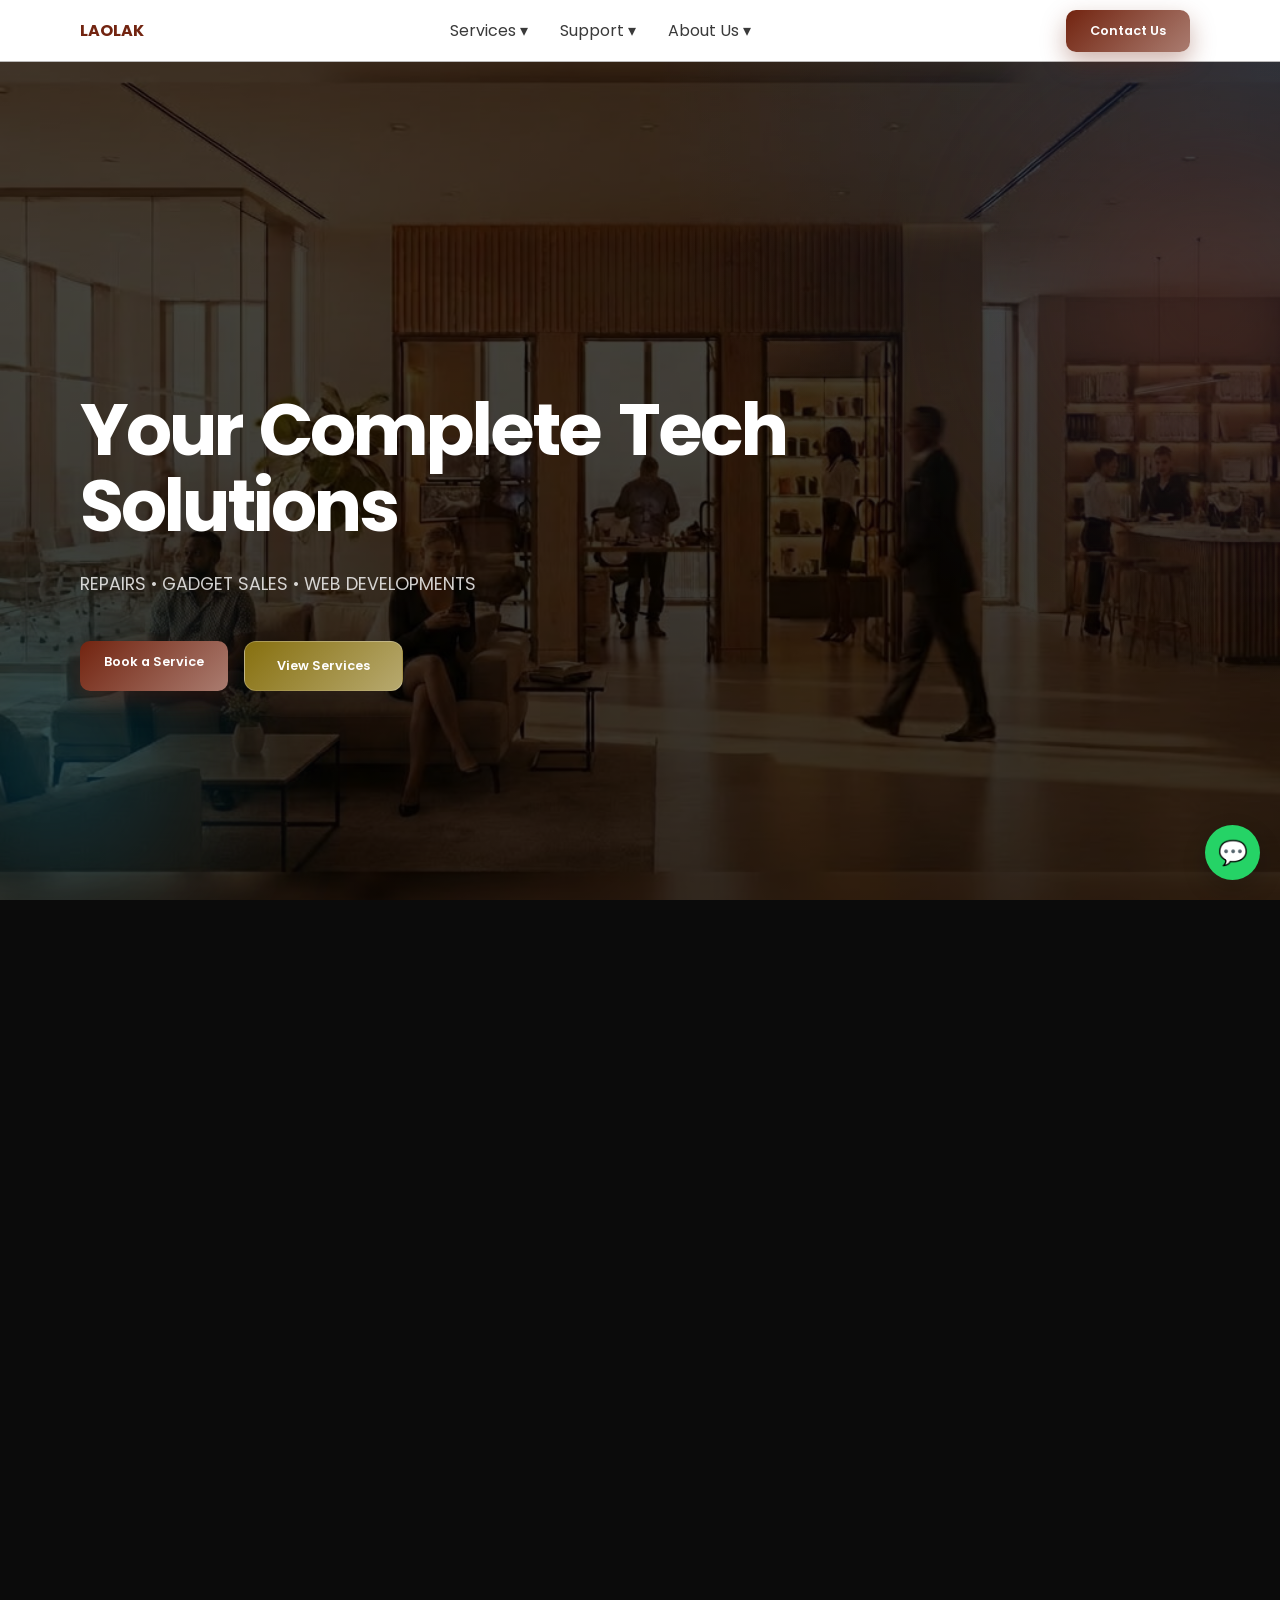
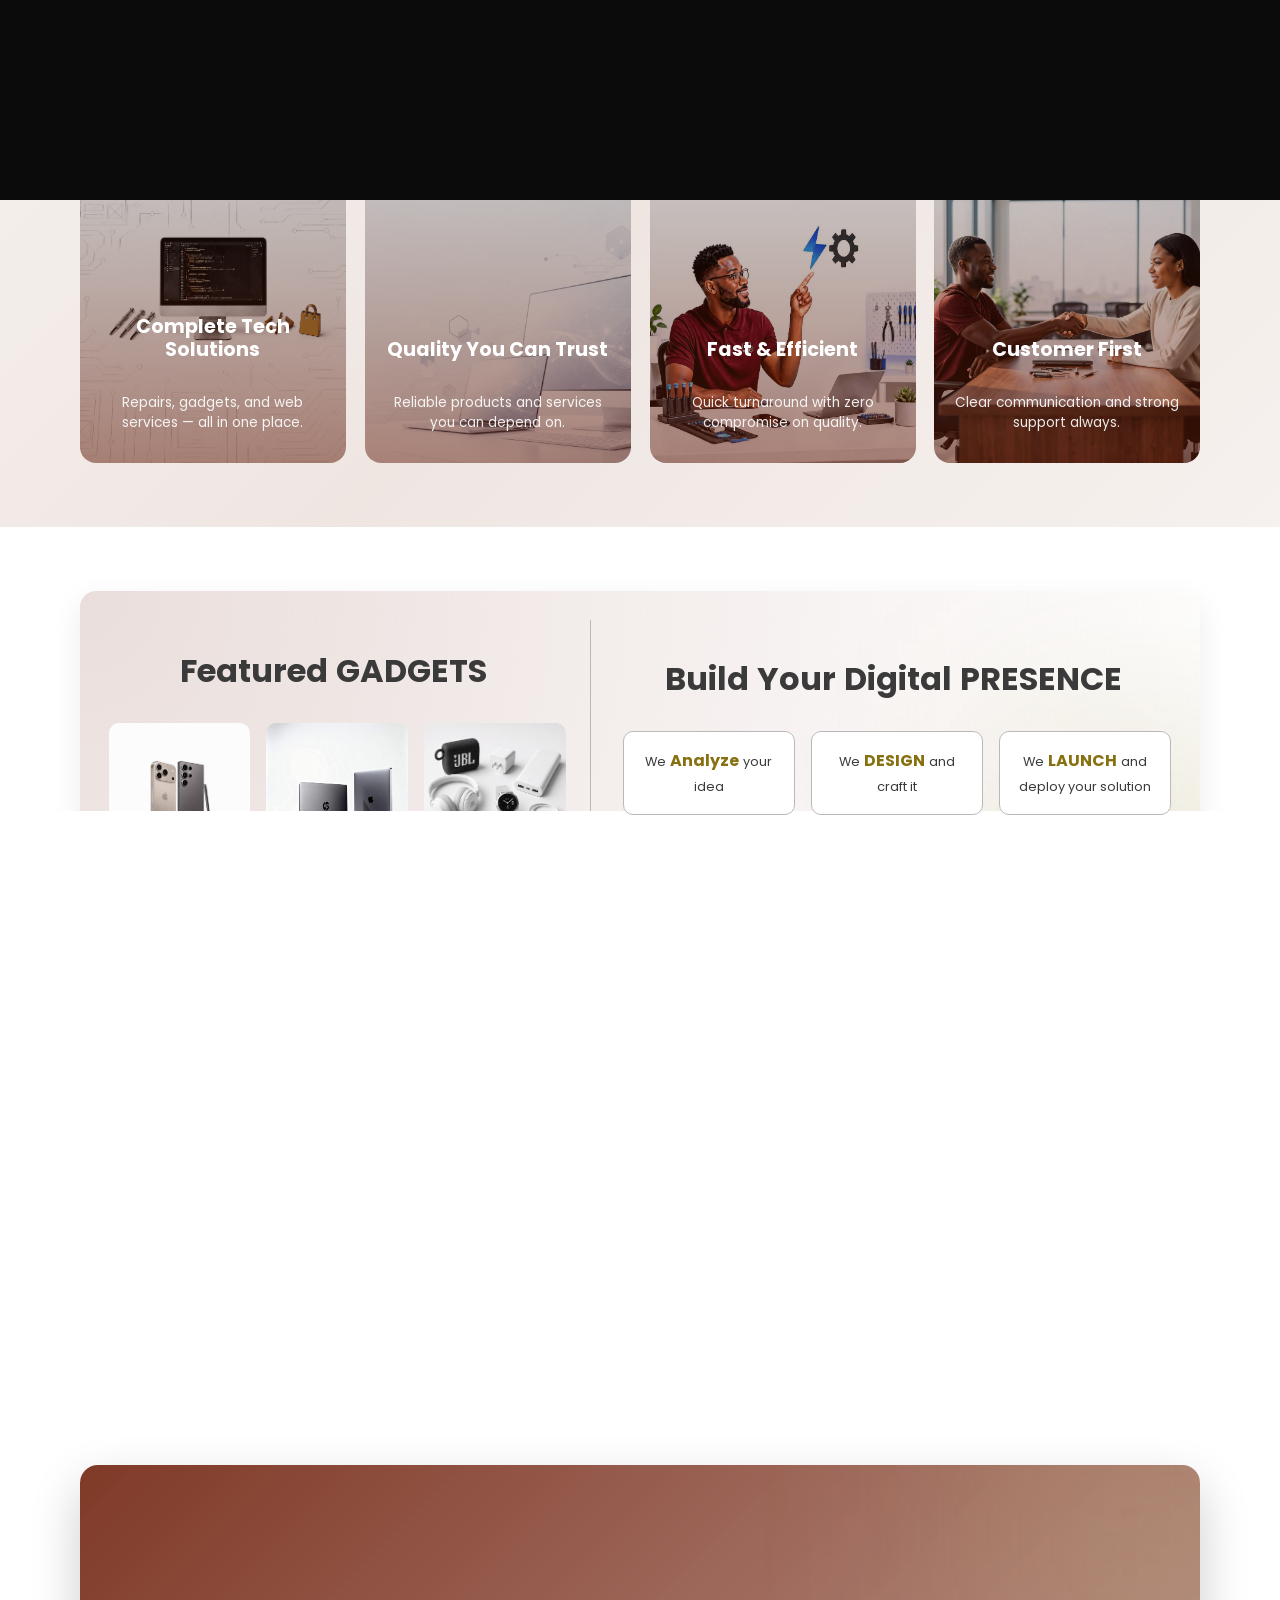
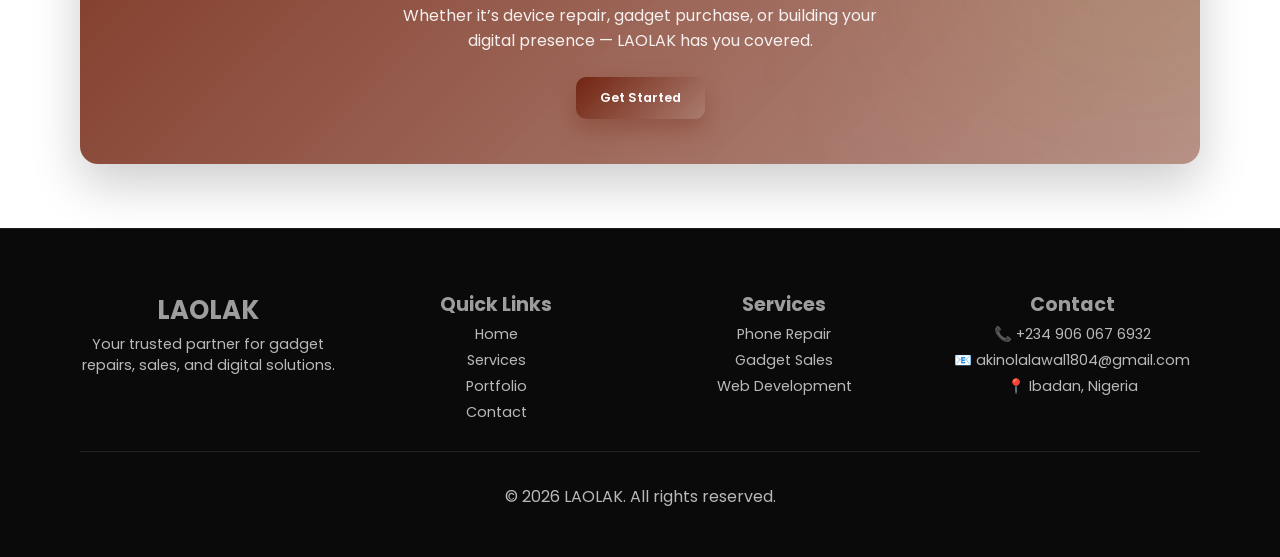
==== commit eebba99d: "code updated" ====
--- a/index.html
+++ b/index.html
@@ -3,7 +3,26 @@
   <head>
     <meta charset="UTF-8" />
     <meta name="viewport" content="width=device-width, initial-scale=1.0" />
-    <title>LAOLAK TECHNOLOGIES</title>
+    <title>LAOLAK Technologies | Premium Tech Solutions</title>
+    <meta
+      name="description"
+      content="LAOLAK Technologies offers premium phone repairs, gadget sales, web development and modern digital solutions."
+    />
+    <meta
+      name="keywords"
+      content="phone repair, gadget sales, web development, LAOLAK Technologies, Nigeria tech company"
+    />
+    <meta name="author" content="LAOLAK Technologies" />
+    <meta
+      property="og:title"
+      content="LAOLAK Technologies | Premium Tech Solutions"
+    />
+    <meta
+      property="og:description"
+      content="Premium phone repairs, gadget sales, web development and modern digital solutions."
+    />
+    <meta property="og:image" content="images/og-image.jpg" />
+    <meta property="og:type" content="website" />
     <link
       href="https://fonts.googleapis.com/css2?family=Poppins:wght@400;700&display=swap"
       rel="stylesheet"
@@ -13,6 +32,8 @@
   </head>
 
   <body>
+    <div class="page-transition"></div>
+
     <!-- ================= LOADER ================= -->
 
     <div class="loader">
@@ -30,7 +51,7 @@
     <header class="header">
       <div class="container header-content">
         <a href="index.html">
-          <div class="logo">LAOLAK</div>
+          <div class="logo magnetic-btn">LAOLAK</div>
         </a>
 
         <!-- NAV LINKS -->
@@ -64,7 +85,7 @@
 
         <!-- RIGHT SIDE -->
         <div class="nav-right">
-          <a href="contact.html" class="btn-primary">Contact Us</a>
+          <a href="contact.html" class="btn-primary magnetic-btn">Contact Us</a>
 
           <!-- HAMBURGER -->
           <div class="hamburger">
@@ -91,7 +112,7 @@
 
     <!-- ================= HERO ================= -->
 
-    <section class="hero">
+    <section class="hero premium-hover parallax-section">
       <!-- FLOATING GLOW -->
       <div class="hero-glow glow-1"></div>
 
@@ -99,13 +120,17 @@
 
       <div class="container hero-content">
         <div class="hero-text fade-up">
-          <h1>Your Complete Tech Solutions</h1>
+          <h1 class="reveal-text">Your Complete Tech Solutions</h1>
           <p>REPAIRS • GADGET SALES • WEB DEVELOPMENTS</p>
 
           <div class="hero-buttons">
-            <a href="contact.html" class="btn-primary"> Book a Service </a>
-
-            <a href="#services" class="btn-secondary"> View Services </a>
+            <a href="contact.html" class="btn-primary magnetic-btn">
+              Book a Service
+            </a>
+
+            <a href="#services" class="btn-secondary magnetic-btn">
+              View Services
+            </a>
           </div>
         </div>
       </div>
@@ -150,7 +175,7 @@
     <section id="services" class="services section">
       <div class="container">
         <div class="services-box">
-          <h2>Our Services</h2>
+          <h2 class="reveal-text">Our Services</h2>
 
           <div class="services-grid">
             <!-- CARD 1 -->
@@ -193,7 +218,7 @@
     <section class="why section">
       <div class="container">
         <div class="why-box">
-          <h2>Why Choose LAOLAK</h2>
+          <h2 class="reveal-text">Why Choose LAOLAK</h2>
           <p>
             Your all-in-one partner for gadgets, repairs, and digital solutions.
           </p>
@@ -261,7 +286,7 @@
           <div class="split-content">
             <!-- LEFT -->
             <div class="featured">
-              <h3 class="split-title">Featured GADGETS</h3>
+              <h3 class="split-title reveal-text">Featured GADGETS</h3>
 
               <div class="featured-grid">
                 <!-- CARD WRAP -->
@@ -301,7 +326,7 @@
 
             <!-- RIGHT -->
             <div class="web-promo">
-              <h3 class="web-title">Build Your Digital PRESENCE</h3>
+              <h3 class="web-title reveal-text">Build Your Digital PRESENCE</h3>
 
               <div class="web-steps">
                 <div class="web-step fade-up">
@@ -339,7 +364,7 @@
 
     <section class="reviews section">
       <div class="container">
-        <h2 class="section-title">What Our Clients Say</h2>
+        <h2 class="section-title reveal-text">What Our Clients Say</h2>
 
         <div class="reviews-grid">
           <!-- CARD 1 -->
@@ -404,7 +429,7 @@
     <section class="cta section">
       <div class="container">
         <div class="cta-box">
-          <h2>Ready to Fix, Buy, or Build?</h2>
+          <h2 class="reveal-text">Ready to Fix, Buy, or Build?</h2>
 
           <p>
             Whether it’s device repair, gadget purchase, or building your
@@ -412,7 +437,9 @@
           </p>
 
           <div class="cta-buttons">
-            <a href="contact.html" class="btn-primary">Get Started</a>
+            <a href="contact.html" class="btn-primary magnetic-btn"
+              >Get Started</a
+            >
           </div>
         </div>
       </div>
--- a/style.css
+++ b/style.css
@@ -10,6 +10,7 @@
 
 html {
   overflow-x: hidden;
+  scroll-behavior: smooth;
 }
 
 body {
@@ -202,6 +203,16 @@
   pointer-events: none;
 }
 
+* {
+  -webkit-tap-highlight-color: transparent;
+}
+
+.parallax-bg,
+.premium-hover,
+.custom-cursor {
+  will-change: transform;
+}
+
 @keyframes fadeUp {
   from {
     opacity: 0;
@@ -2771,6 +2782,224 @@
   margin-bottom: 2rem;
 }
 
+/* =========================
+   LAOLAK DARK MODE
+========================= */
+
+.dark-about {
+  background: #0b0b0b;
+  color: #f5f1ea;
+}
+
+/* HEADER */
+
+.dark-about .header {
+  background: rgba(10, 10, 10, 0.92);
+
+  border-bottom: 1px solid rgba(255, 255, 255, 0.06);
+
+  backdrop-filter: blur(12px);
+}
+
+.dark-about .logo,
+.dark-about .nav-item span,
+.dark-about .nav a {
+  color: #f5f1ea;
+}
+
+.dark-about .dropdown-menu {
+  background: #151515;
+
+  border: 1px solid rgba(255, 255, 255, 0.06);
+}
+
+.dark-about .dropdown-menu a {
+  color: rgba(255, 255, 255, 0.82);
+}
+
+.dark-about .dropdown-menu a:hover {
+  background: var(--primary-base);
+  color: #fff;
+}
+
+/* HERO */
+
+.dark-about .about-hero {
+  position: relative;
+
+  background:
+    linear-gradient(rgba(0, 0, 0, 0.7), rgba(0, 0, 0, 0.82)),
+    url("images/about-dark-bg.jpg");
+
+  background-size: cover;
+  background-position: center;
+
+  min-height: 100vh;
+
+  display: flex;
+  align-items: center;
+
+  overflow: hidden;
+}
+
+.dark-about .about-hero::before {
+  content: "";
+
+  position: absolute;
+  inset: 0;
+
+  background: radial-gradient(
+    circle at top right,
+    rgba(212, 175, 55, 0.15),
+    transparent 35%
+  );
+}
+
+.dark-about .about-hero-content {
+  position: relative;
+  z-index: 2;
+}
+
+.dark-about .about-hero h1 {
+  font-size: 5rem;
+
+  line-height: 1;
+
+  letter-spacing: -4px;
+
+  max-width: 850px;
+
+  margin-bottom: 2rem;
+}
+
+.dark-about .about-hero h1 span {
+  color: #d6b27a;
+}
+
+.dark-about .about-hero p {
+  color: rgba(255, 255, 255, 0.72);
+
+  max-width: 720px;
+
+  line-height: 1.9;
+
+  font-size: 1.08rem;
+}
+
+/* TEXT COLORS */
+
+.dark-about p {
+  color: rgba(255, 255, 255, 0.72);
+}
+
+.dark-about .timeline-content h3,
+.dark-about .timeline-content p,
+.dark-about .value-item h3,
+.dark-about .value-item p {
+  color: var(--secondary-base);
+}
+
+.dark-about h1,
+.dark-about h2,
+.dark-about h3,
+.dark-about h4 {
+  color: #fff;
+}
+
+/* SECTIONS */
+
+.dark-about section {
+  position: relative;
+}
+
+.dark-about .section-title span {
+  color: #d6b27a;
+}
+
+.dark-about .section-title h2 {
+  color: #fff;
+}
+
+/* STORY SECTION */
+
+.dark-about .story-section {
+  background: #101010;
+}
+
+.dark-about .story-line {
+  border-left: 1px solid rgba(255, 255, 255, 0.08);
+}
+
+.dark-about .story-line::before {
+  background: #d6b27a;
+}
+
+/* IMAGE BOXES */
+
+.dark-about .about-image,
+.dark-about .vision-image,
+.dark-about .founder-image {
+  overflow: hidden;
+
+  border-radius: 24px;
+}
+
+.dark-about .about-image img,
+.dark-about .vision-image img,
+.dark-about .founder-image img {
+  transition: 0.6s ease;
+}
+
+.dark-about .about-image:hover img,
+.dark-about .vision-image:hover img,
+.dark-about .founder-image:hover img {
+  transform: scale(1.05);
+}
+
+/* CARDS */
+
+.dark-about .about-card,
+.dark-about .vision-card,
+.dark-about .value-card {
+  background: #141414;
+
+  border: 1px solid rgba(255, 255, 255, 0.06);
+
+  box-shadow: none;
+}
+
+.dark-about .about-card:hover,
+.dark-about .vision-card:hover,
+.dark-about .value-card:hover {
+  transform: translateY(-10px);
+
+  border-color: rgba(214, 178, 122, 0.4);
+}
+
+/* BUTTONS */
+
+.dark-about .btn-primary {
+  background: linear-gradient(135deg, #d6b27a, #b88b4a);
+
+  color: #111;
+}
+
+.dark-about .btn-primary:hover {
+  transform: translateY(-3px);
+}
+
+/* FOOTER */
+
+.dark-about .footer {
+  background: #050505;
+
+  border-top: 1px solid rgba(255, 255, 255, 0.06);
+}
+
+.dark-about .footer p {
+  color: rgba(255, 255, 255, 0.55);
+}
+
 /* ================= FOOTER ================= */
 
 .footer {
@@ -3028,84 +3257,120 @@
 
 /* ================= SUPPORT OPTIONS ================= */
 
-.support-options {
+/* ================= SUPPORT HELP ================= */
+
+.support-help {
+  background: #fff;
+}
+
+.support-help-list {
+  margin-top: 4rem;
+}
+
+.support-line {
+  display: flex;
+  gap: 2rem;
+
+  padding: 2rem 0;
+
+  border-bottom: 1px solid rgba(0, 0, 0, 0.08);
+
+  transition: 0.4s ease;
+}
+
+.support-line:hover {
+  transform: translateX(12px);
+}
+
+.support-number {
+  font-size: 1.1rem;
+
+  font-weight: 700;
+
+  color: var(--primary-base);
+
+  min-width: 60px;
+}
+
+.support-text h3 {
+  font-size: 1.6rem;
+
+  margin-bottom: 0.7rem;
+}
+
+.support-text p {
+  color: var(--grey-shade);
+
+  line-height: 1.8;
+
+  max-width: 700px;
+}
+
+/* ================= PROCESS ================= */
+
+.support-process {
   background: #f8f8f8;
 }
 
-.support-grid {
-  display: grid;
-  grid-template-columns: repeat(3, 1fr);
-
-  gap: 2rem;
-
+.process-flow {
   margin-top: 4rem;
 }
 
-.support-card {
-  background: #fff;
-
-  padding: 3rem 2rem;
-
-  border-radius: 24px;
-
-  text-align: center;
-
-  transition: 0.3s ease;
-
-  box-shadow: 0 15px 40px rgba(0, 0, 0, 0.05);
-}
-
-.support-card:hover {
-  transform: translateY(-10px);
+.process-line {
+  position: relative;
+
+  padding-left: 3rem;
+  padding-bottom: 3rem;
+
+  border-left: 2px solid rgba(0, 0, 0, 0.1);
+
+  margin-left: 1rem;
+
+  transition: 0.4s ease;
+}
+
+.process-line:hover {
+  transform: translateX(10px);
+}
+
+.process-line::before {
+  content: "";
+
+  position: absolute;
+
+  left: -9px;
+  top: 0;
+
+  width: 16px;
+  height: 16px;
+
+  border-radius: 50%;
 
   background: var(--primary-base);
-
-  color: #fff;
-}
-
-.support-icon {
-  font-size: 2.5rem;
-
-  margin-bottom: 1.5rem;
-}
-
-.support-card p {
+}
+
+.process-line span {
+  display: inline-block;
+
+  margin-bottom: 0.8rem;
+
+  color: var(--primary-base);
+
+  font-weight: 700;
+}
+
+.process-line h3 {
+  font-size: 1.7rem;
+
+  margin-bottom: 0.8rem;
+}
+
+.process-line p {
+  color: var(--grey-shade);
+
   line-height: 1.8;
-}
-
-/* ================= PROCESS ================= */
-
-.process-line {
-  display: grid;
-  grid-template-columns: repeat(3, 1fr);
-
-  gap: 3rem;
-
-  margin-top: 4rem;
-}
-
-.process-step {
-  position: relative;
-}
-
-.process-number {
-  font-size: 4rem;
-
-  font-weight: 700;
-
-  color: rgba(0, 0, 0, 0.08);
-
-  margin-bottom: 1rem;
-}
-
-.process-step h3 {
-  margin-bottom: 1rem;
-}
-
-.process-step p {
-  line-height: 1.8;
-
-  color: var(--grey-shade);
+
+  max-width: 650px;
 }
 
 /* ================= CONTACT ================= */
@@ -3579,3 +3844,156 @@
 
   margin-bottom: 2rem;
 }
+
+/* =========================
+   PAGE TRANSITIONS
+========================= */
+
+.page-transition {
+  position: fixed;
+
+  inset: 0;
+
+  background: #0b0b0b;
+
+  z-index: 99999;
+
+  pointer-events: none;
+
+  transform: translateY(100%);
+
+  transition: transform 0.8s cubic-bezier(0.77, 0, 0.175, 1);
+}
+
+/* ACTIVE */
+
+.page-transition.active {
+  transform: translateY(0%);
+}
+
+/* EXIT ANIMATION */
+
+body.fade-out {
+  opacity: 0;
+
+  transition: opacity 0.5s ease;
+}
+
+/* PAGE FADE IN */
+
+body {
+  animation: pageFade 0.7s ease;
+}
+
+@keyframes pageFade {
+  from {
+    opacity: 0;
+  }
+
+  to {
+    opacity: 1;
+  }
+}
+
+/* =========================
+   PARALLAX SYSTEM
+========================= */
+
+.parallax-bg {
+  background-size: cover;
+  background-position: center;
+  background-repeat: no-repeat;
+
+  will-change: background-position;
+}
+
+/* =========================
+   MAGNETIC BUTTONS
+========================= */
+
+.magnetic-btn {
+  position: relative;
+
+  transition: transform 0.2s ease;
+}
+
+/* =========================
+   PREMIUM BACKGROUND HOVER
+========================= */
+
+.premium-hover {
+  position: relative;
+
+  overflow: hidden;
+
+  transition:
+    transform 0.5s ease,
+    background-size 0.7s ease,
+    filter 0.5s ease;
+}
+
+.premium-hover:hover {
+  background-size: 105%;
+
+  filter: brightness(1.03);
+}
+
+/* =========================
+   TEXT REVEAL SYSTEM
+========================= */
+
+.reveal-text {
+  overflow: hidden;
+}
+
+.reveal-text .word {
+  display: inline-block;
+
+  margin-right: 0.25em;
+
+  opacity: 0;
+
+  transform: translateY(120%);
+
+  transition:
+    transform 0.8s cubic-bezier(0.77, 0, 0.175, 1),
+    opacity 0.8s ease;
+}
+
+/* ACTIVE */
+
+.reveal-text.active .word {
+  opacity: 1;
+
+  transform: translateY(0%);
+}
+
+/* =========================
+   DYNAMIC NAVBAR
+========================= */
+
+.header {
+  transition:
+    background 0.4s ease,
+    padding 0.4s ease,
+    box-shadow 0.4s ease,
+    backdrop-filter 0.4s ease;
+}
+
+/* SCROLLED */
+
+.header.scrolled {
+  background: rgba(10, 10, 10, 0.82);
+
+  backdrop-filter: blur(14px);
+
+  box-shadow: 0 8px 30px rgba(0, 0, 0, 0.15);
+
+  padding: 0.7rem 0;
+}
+
+/* LIGHT PAGES */
+
+body:not(.dark-about) .header.scrolled {
+  background: rgba(255, 255, 255, 0.82);
+}
--- a/media.css
+++ b/media.css
@@ -787,6 +787,34 @@
   }
 }
 
+/* =========================
+   DARK ABOUT PAGE
+========================= */
+
+@media (max-width: 992px) {
+  .dark-about .about-hero h1 {
+    font-size: 4rem;
+  }
+}
+
+@media (max-width: 768px) {
+  .dark-about .about-hero {
+    text-align: center;
+  }
+
+  .dark-about .about-hero h1 {
+    font-size: 2.8rem;
+
+    letter-spacing: -2px;
+  }
+}
+
+@media (max-width: 500px) {
+  .dark-about .about-hero h1 {
+    font-size: 2.2rem;
+  }
+}
+
 /* ================ */
 /* ==== FAQ ===== */
 /* =============== */
@@ -870,6 +898,20 @@
 
   .support-cta h2 {
     font-size: 2.3rem;
+  }
+
+  .support-line {
+    flex-direction: column;
+    gap: 1rem;
+  }
+
+  .support-text h3,
+  .process-line h3 {
+    font-size: 1.3rem;
+  }
+
+  .process-line {
+    padding-left: 2rem;
   }
 }
 
@@ -1001,3 +1043,29 @@
     font-size: 0.95rem;
   }
 }
+
+/* =========================
+   CURSOR DISABLE MOBILE
+========================= */
+
+@media (max-width: 992px) {
+  .custom-cursor {
+    display: none;
+  }
+
+  body,
+  a,
+  button {
+    cursor: auto;
+  }
+}
+
+/* =========================
+   MOBILE PERFORMANCE
+========================= */
+
+@media (max-width: 768px) {
+  .parallax-bg {
+    background-attachment: scroll !important;
+  }
+}
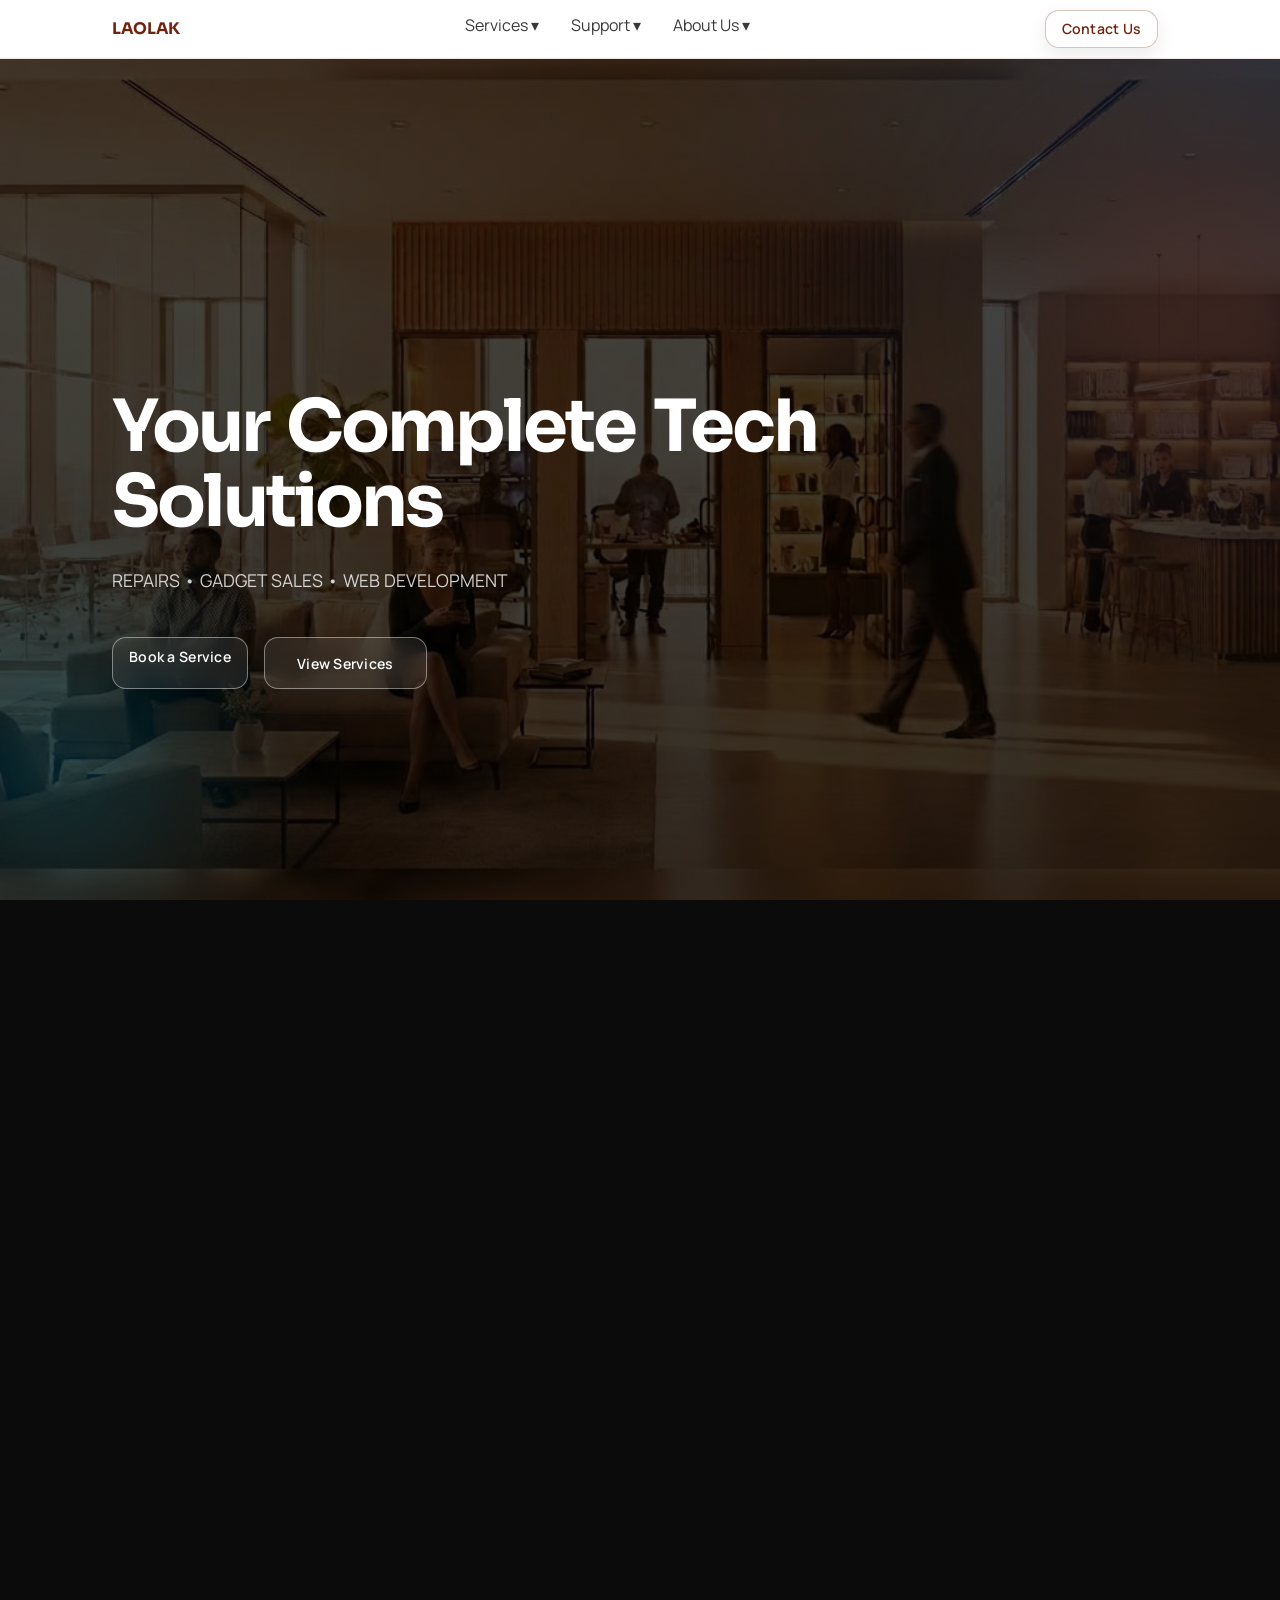
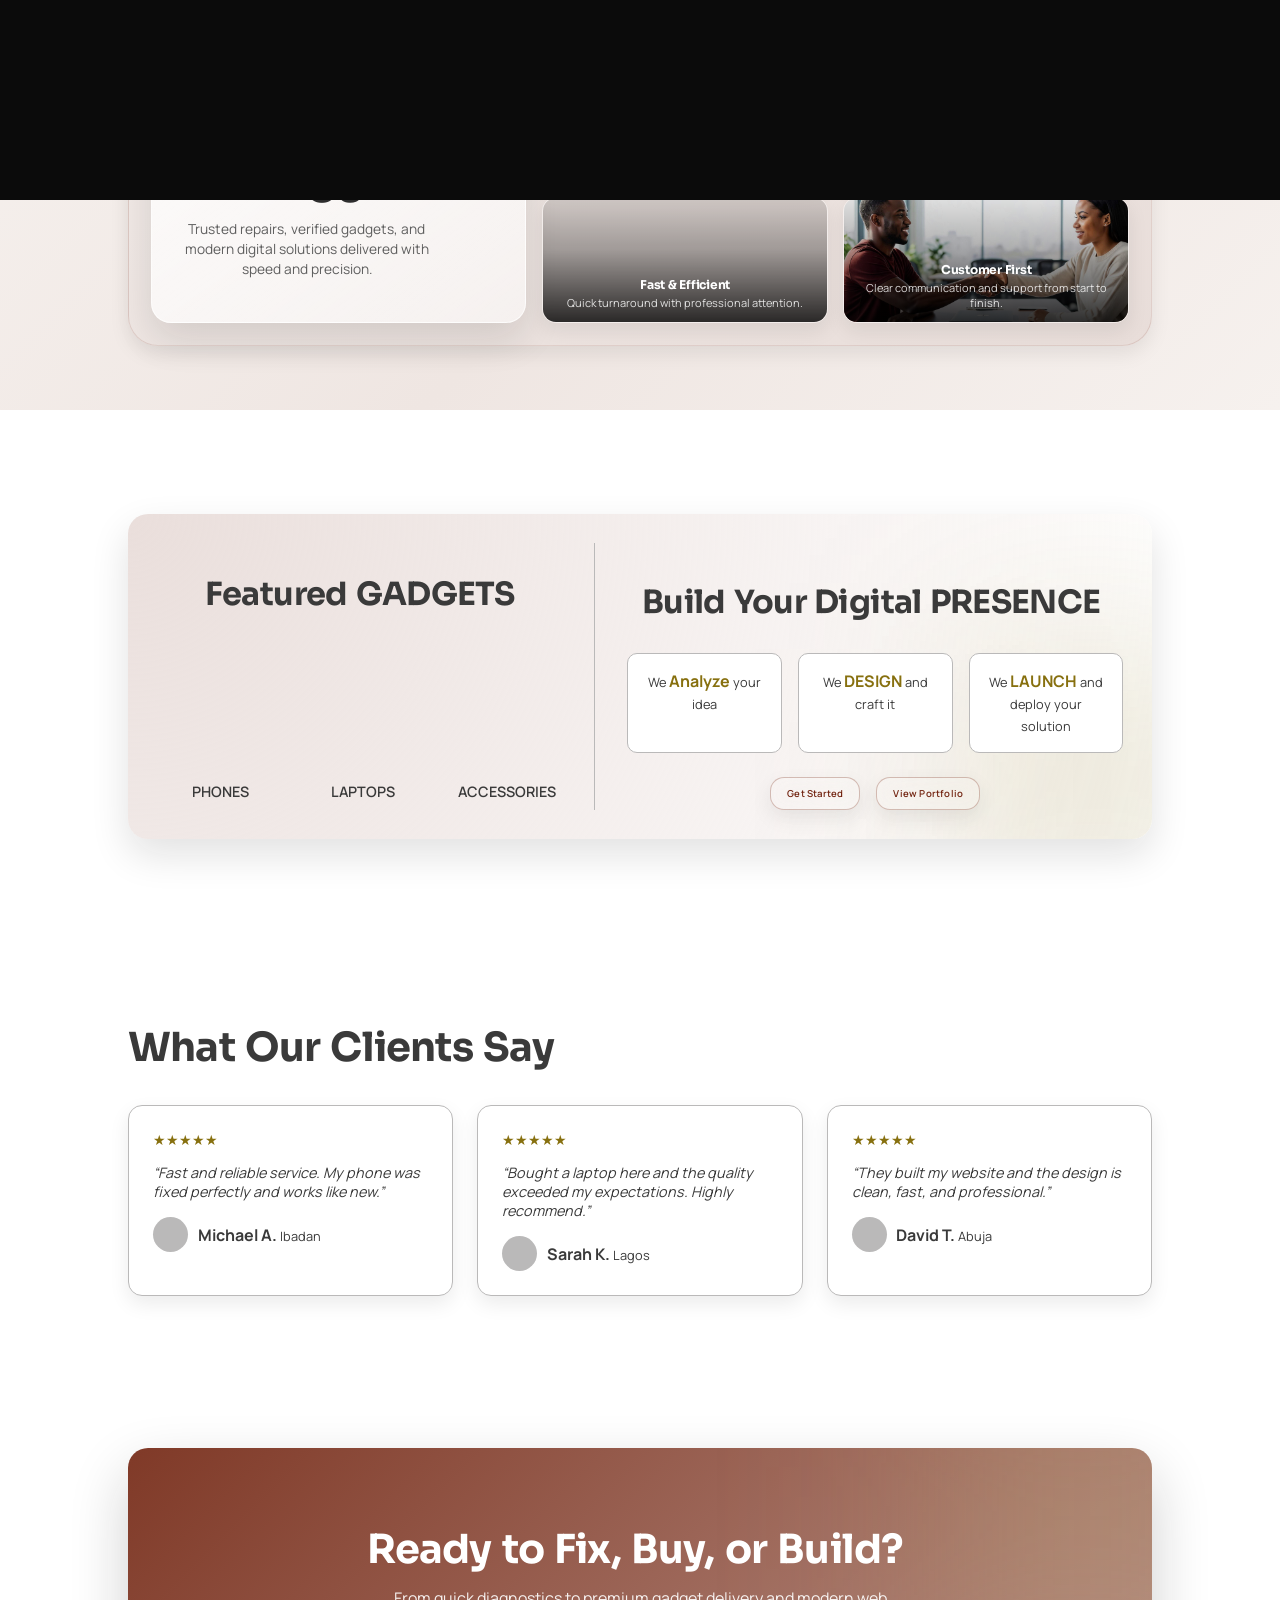
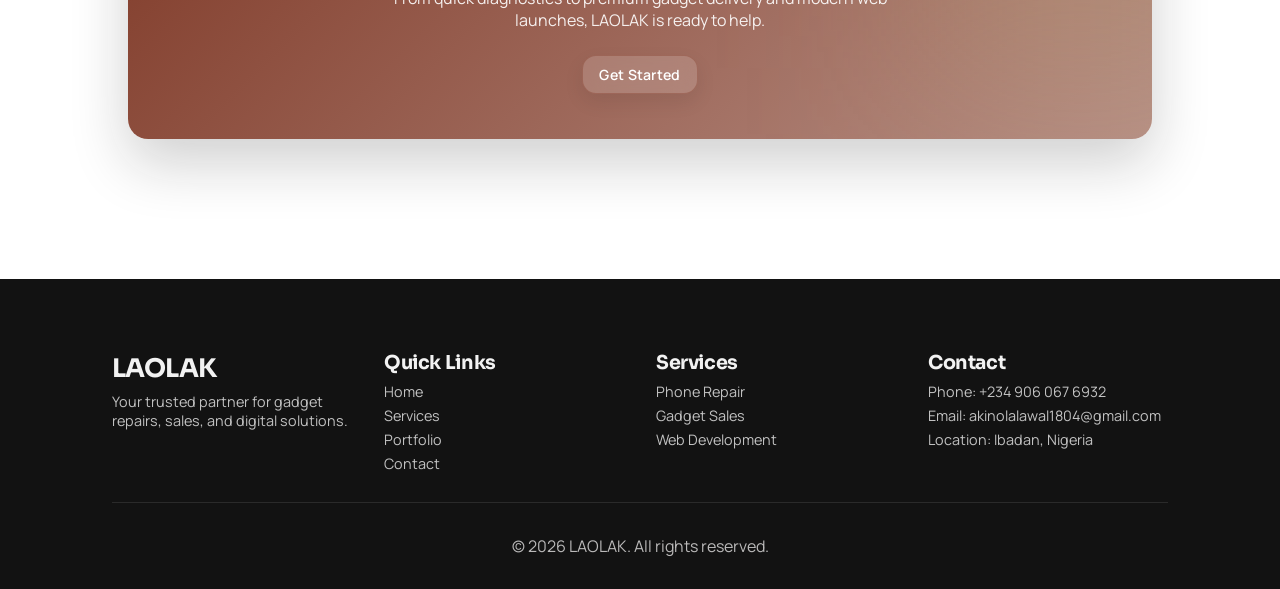
==== commit e76d2d66: "code updated" ====
--- a/index.html
+++ b/index.html
@@ -1,9 +1,11 @@
-<!doctype html>
+﻿<!doctype html>
 <html lang="en">
   <head>
     <meta charset="UTF-8" />
-    <meta name="viewport" content="width=device-width, initial-scale=1.0" />
+        <meta name="viewport" content="width=device-width, initial-scale=1.0" />
+        <meta name="theme-color" content="#722410" />
     <title>LAOLAK Technologies | Premium Tech Solutions</title>
+    <link rel="icon" href="images/LT full logo.jpg" />
     <meta
       name="description"
       content="LAOLAK Technologies offers premium phone repairs, gadget sales, web development and modern digital solutions."
@@ -98,7 +100,7 @@
             <a href="index.html">Home</a>
             <a href="repair.html">Repair</a>
             <a href="gadget-sales.html">Gadget Sales</a>
-            <a href="web.html">Gadget Sales</a>
+            <a href="web.html">Web Development</a>
             <a href="contact.html">Contact Us</a>
             <a href="tips.html">Tips</a>
             <a href="faq.html">FAQ</a>
@@ -121,7 +123,7 @@
       <div class="container hero-content">
         <div class="hero-text fade-up">
           <h1 class="reveal-text">Your Complete Tech Solutions</h1>
-          <p>REPAIRS • GADGET SALES • WEB DEVELOPMENTS</p>
+          <p>REPAIRS • GADGET SALES • WEB DEVELOPMENT</p>
 
           <div class="hero-buttons">
             <a href="contact.html" class="btn-primary magnetic-btn">
@@ -168,45 +170,44 @@
       </div>
     </section>
 
-    <!-- ===================== -->
-    <!-- SERVICES SECTION -->
-    <!-- ===================== -->
-
-    <section id="services" class="services section">
+    <section class="conversion-hub section">
       <div class="container">
-        <div class="services-box">
-          <h2 class="reveal-text">Our Services</h2>
-
-          <div class="services-grid">
-            <!-- CARD 1 -->
-            <a href="repair.html" class="service-card">
-              <div class="service-bg repair"></div>
-              <div class="service-content">
-                <h3>Phone Repairs</h3>
-                <small>View Details →</small>
-              </div>
+        <div class="conversion-head fade-up">
+          <h2 class="reveal-text">One Brand. Three Expert Paths.</h2>
+          <p>
+            From precision repairs to verified gadgets and high-converting web
+            experiences, choose your path below and let LAOLAK deliver with
+            premium speed and clarity.
+          </p>
+        </div>
+
+        <div class="conversion-grid">
+          <article class="conversion-card fade-up">
+            <div class="conversion-bg service-bg repair"></div>
+            <a href="repair.html" class="conversion-content">
+              <span class="conversion-tag">Phone or Laptop Repair</span>
+              <h3>Phone Repairs</h3>
+              <small>View Details →</small>
             </a>
-
-            <!-- CARD 2 -->
-            <a href="gadget-sales.html" class="service-card">
-              <div class="service-bg gadget-sales"></div>
-
-              <div class="service-content">
-                <h3>Gadget Sales</h3>
-                <small>View Details →</small>
-              </div>
+          </article>
+
+          <article class="conversion-card fade-up">
+            <div class="conversion-bg service-bg gadget-sales"></div>
+            <a href="gadget-sales.html" class="conversion-content">
+              <span class="conversion-tag">Gadget Purchase</span>
+              <h3>Gadget Sales</h3>
+              <small>View Details →</small>
             </a>
-
-            <!-- CARD 3 -->
-            <a href="web.html" class="service-card">
-              <div class="service-bg web-development"></div>
-
-              <div class="service-content">
-                <h3>Web Development</h3>
-                <small>View Details →</small>
-              </div>
+          </article>
+
+          <article class="conversion-card fade-up">
+            <div class="conversion-bg service-bg web-development"></div>
+            <a href="web.html" class="conversion-content">
+              <span class="conversion-tag">Website Development</span>
+              <h3>Web Development</h3>
+              <small>View Details →</small>
             </a>
-          </div>
+          </article>
         </div>
       </div>
     </section>
@@ -214,64 +215,96 @@
     <!-- ===================== -->
     <!-- WHY CHOOSE US -->
     <!-- ===================== -->
-
-    <section class="why section">
+    <section class="why why-home section">
       <div class="container">
         <div class="why-box">
-          <h2 class="reveal-text">Why Choose LAOLAK</h2>
-          <p>
-            Your all-in-one partner for gadgets, repairs, and digital solutions.
-          </p>
-
-          <div class="why-grid">
-            <!-- CARD 1 -->
-            <div class="why-card fade-up">
-              <div
-                class="why-bg"
-                style="background-image: url(images/cts.PNG)"
-              ></div>
-              <div class="why-content">
-                <h5>Complete Tech Solutions</h5>
-                <p>Repairs, gadgets, and web services — all in one place.</p>
-              </div>
-            </div>
-
-            <!-- CARD 2 -->
-            <div class="why-card fade-up">
-              <div
-                class="why-bg"
-                style="
-                  background-image: url(images/2026_05_01_07_31_IMG_4615.PNG);
-                "
-              ></div>
-              <div class="why-content">
-                <h5>Quality You Can Trust</h5>
-                <p>Reliable products and services you can depend on.</p>
-              </div>
-            </div>
-
-            <!-- CARD 3 -->
-            <div class="why-card fade-up">
-              <div
-                class="why-bg"
-                style="background-image: url(images/fast\ and\ efficient.JPG)"
-              ></div>
-              <div class="why-content">
-                <h5>Fast & Efficient</h5>
-                <p>Quick turnaround with zero compromise on quality.</p>
-              </div>
-            </div>
-
-            <!-- CARD 4 -->
-            <div class="why-card fade-up">
-              <div
-                class="why-bg"
-                style="background-image: url(images/customer\ satisfaction.JPG)"
-              ></div>
-              <div class="why-content">
-                <h5>Customer First</h5>
-                <p>Clear communication and strong support always.</p>
-              </div>
+          <div class="why-showcase">
+            <article class="why-hero-text-card fade-up">
+              <p class="why-hero-label">LAOLAK Standard</p>
+              <h2 class="reveal-text">Why Choose Us</h2>
+              <p class="why-hero-sub">
+                Trusted repairs, verified gadgets, and modern digital solutions
+                delivered with speed and precision.
+              </p>
+            </article>
+
+            <div class="why-right-grid">
+              <article class="why-card why-mini-card fade-up">
+                <div
+                  class="why-bg"
+                  style="background-image: url(&quot;images/cts.png&quot;)"
+                ></div>
+                <div class="why-content">
+                  <h5>Complete Tech Solutions</h5>
+                  <p>Repairs, gadgets, and web services in one place.</p>
+                </div>
+              </article>
+
+              <article class="why-card why-mini-card fade-up">
+                <div
+                  class="why-bg"
+                  style="
+                    background-image: url(&quot;images/2026_05_01_07_31_IMG_4615.PNG&quot;);
+                  "
+                ></div>
+                <div class="why-content">
+                  <h5>Quality You Can Trust</h5>
+                  <p>Reliable products and service quality every time.</p>
+                </div>
+              </article>
+
+              <article class="why-card why-mini-card fade-up">
+                <div
+                  class="why-bg"
+                  style="
+                    background-image: url(&quot;images/fast and efficient.jpg&quot;);
+                  "
+                ></div>
+                <div class="why-content">
+                  <h5>Fast & Efficient</h5>
+                  <p>Quick turnaround with professional attention.</p>
+                </div>
+              </article>
+
+              <article class="why-card why-mini-card fade-up">
+                <div
+                  class="why-bg"
+                  style="
+                    background-image: url(&quot;images/customer satisfaction.JPG&quot;);
+                  "
+                ></div>
+                <div class="why-content">
+                  <h5>Customer First</h5>
+                  <p>Clear communication and support from start to finish.</p>
+                </div>
+              </article>
+            </div>
+
+            <div class="why-slider-dots" aria-label="Why choose us card slider">
+              <button
+                class="why-dot active"
+                type="button"
+                data-slide="0"
+                aria-label="View card 1"
+              ></button>
+              <button
+                class="why-dot"
+                type="button"
+                data-slide="1"
+                aria-label="View card 2"
+              ></button>
+              <button
+                class="why-dot"
+                type="button"
+                data-slide="2"
+                aria-label="View card 3"
+              ></button>
+              <button
+                class="why-dot"
+                type="button"
+                data-slide="3"
+                aria-label="View card 4"
+              ></button>
             </div>
           </div>
         </div>
@@ -294,20 +327,12 @@
                   <div class="featured-item">
                     <div
                       class="featured-image"
-                      style="background-image: url(images/phone\ featured.PNG)"
+                      style="
+                        background-image: url(&quot;images/phone featured.png&quot;);
+                      "
                     ></div>
                   </div>
                   <p class="featured-title">PHONES</p>
-                </div>
-
-                <div class="featured-block">
-                  <div class="featured-item">
-                    <div
-                      class="featured-image"
-                      style="background-image: url(images/laptop\ featured.JPG)"
-                    ></div>
-                  </div>
-                  <p class="featured-title">LAPTOPS</p>
                 </div>
 
                 <div class="featured-block">
@@ -315,7 +340,19 @@
                     <div
                       class="featured-image"
                       style="
-                        background-image: url(images/accessories\ featured.PNG);
+                        background-image: url(&quot;images/laptop featured.jpg&quot;);
+                      "
+                    ></div>
+                  </div>
+                  <p class="featured-title">LAPTOPS</p>
+                </div>
+
+                <div class="featured-block">
+                  <div class="featured-item">
+                    <div
+                      class="featured-image"
+                      style="
+                        background-image: url(&quot;images/accessories featured.png&quot;);
                       "
                     ></div>
                   </div>
@@ -432,8 +469,8 @@
           <h2 class="reveal-text">Ready to Fix, Buy, or Build?</h2>
 
           <p>
-            Whether it’s device repair, gadget purchase, or building your
-            digital presence — LAOLAK has you covered.
+            From quick diagnostics to premium gadget delivery and modern web
+            launches, LAOLAK is ready to help.
           </p>
 
           <div class="cta-buttons">
@@ -479,9 +516,9 @@
           <!-- CONTACT -->
           <div class="footer-contact">
             <h5>Contact</h5>
-            <p>📞 +234 906 067 6932</p>
-            <p>📧 akinolalawal1804@gmail.com</p>
-            <p>📍 Ibadan, Nigeria</p>
+            <p>Phone: +234 906 067 6932</p>
+            <p>Email: akinolalawal1804@gmail.com</p>
+            <p>Location: Ibadan, Nigeria</p>
           </div>
         </div>
 
@@ -490,15 +527,9 @@
         </div>
       </div>
     </footer>
-
-    <a
-      href="https://wa.me/2349060676932"
-      class="whatsapp-float"
-      target="_blank"
-    >
-      💬
-    </a>
-
     <script src="script.js" defer></script>
   </body>
 </html>
+
+
+
--- a/style.css
+++ b/style.css
@@ -1,3 +1,5 @@
+﻿@import url("https://fonts.googleapis.com/css2?family=Manrope:wght@400;500;600;700;800&family=Sora:wght@500;600;700;800&display=swap");
+
 /* ===================== */
 /* GLOBAL RESET */
 /* ===================== */
@@ -15,10 +17,11 @@
 
 body {
   margin: 0;
-  font-family: "Poppins", sans-serif;
+  font-family: "Manrope", "Poppins", sans-serif;
   color: var(--grey-shade);
   overflow-x: clip; /* prevent overflow */
   scroll-behavior: smooth;
+  animation: pageFade 0.7s ease;
   transition:
     opacity 0.4s ease,
     transform 0.4s ease;
@@ -51,14 +54,24 @@
   --grey-shade: #3a3a3a;
 
   --white: #ffffff;
-
-  --radius-sm: 6px;
-  --radius-md: 10px;
-  --radius-lg: 16px;
-
-  --shadow-light: 0 5px 15px rgba(0, 0, 0, 0.05);
-  --shadow-medium: 0 10px 30px rgba(0, 0, 0, 0.08);
-  --shadow-heavy: 0 15px 40px rgba(0, 0, 0, 0.15);
+  --brand-bg-start: #eef2f7;
+  --brand-bg-end: #d9e0ea;
+  --surface-card: rgba(255, 255, 255, 0.84);
+  --surface-border: rgba(114, 36, 16, 0.14);
+
+  --radius-2xs: 6px;
+  --radius-xs: 8px;
+  --radius-sm: 10px;
+  --radius-md: 14px;
+  --radius-lg: 20px;
+  --radius-xl: 30px;
+  --radius-pill: 999px;
+
+  --shadow-light: 0 8px 20px rgba(18, 18, 18, 0.08);
+  --shadow-medium: 0 16px 38px rgba(18, 18, 18, 0.12);
+  --shadow-heavy: 0 24px 58px rgba(18, 18, 18, 0.2);
+  --shadow-glow: 0 0 20px rgba(0, 0, 0, 0.15);
+  --transition-base: 0.3s ease;
 }
 /* ================= */
 /* TYPOGRAPHY SYSTEM */
@@ -104,11 +117,19 @@
   width: 90%;
   max-width: 1200px;
   margin: 0 auto;
-  padding: 0 1rem;
+  padding: 0 3rem;
 }
 
 .section {
-  padding: 4rem 0;
+  padding: 5rem 0;
+}
+
+.section > .container {
+  padding-inline: clamp(1.2rem, 6vw, 4rem);
+}
+
+.section + .section {
+  margin-top: clamp(1rem, 2vw, 1.5rem);
 }
 
 /* ===================== */
@@ -121,34 +142,40 @@
   text-decoration: none;
   border-radius: var(--radius-md);
   font-weight: 600;
+  font-size: 0.88rem;
+  letter-spacing: 0.02em;
   cursor: pointer;
-  border: none;
+  border: 1px solid rgba(114, 36, 16, 0.28);
+  background: rgba(255, 255, 255, 0.16);
+  backdrop-filter: blur(10px);
+  -webkit-backdrop-filter: blur(10px);
   transition:
     transform 0.2s ease,
     box-shadow 0.25s ease,
     background 0.25s ease;
-  padding: 0.75rem 1.5rem;
+  padding: 0.55rem 1rem;
+  box-shadow: var(--shadow-light);
 }
 
 .btn-primary {
+  color: var(--white);
+}
+
+.btn-primary:hover {
   background: linear-gradient(135deg, var(--primary-base), var(--primary-tint));
+  border-color: transparent;
   color: var(--white);
-  box-shadow: 0 10px 25px rgba(114, 36, 16, 0.35);
-}
-
-.btn-primary:hover {
-  background: var(--primary-shade);
+  box-shadow: var(--shadow-medium);
   transform: translateY(-4px) scale(1.02);
 }
 
 .btn-secondary {
-  background: rgba(0, 0, 0, 0.05);
-  color: var(--grey-shade);
-  box-shadow: 0 8px 20px rgba(0, 0, 0, 0.12);
+  color: var(--white);
 }
 
 .btn-secondary:hover {
-  background: var(--secondary-shade);
+  background: var(--primary-base);
+  border-color: var(--primary-base);
   transform: translateY(-4px) scale(1.02);
   color: #ffffff;
 }
@@ -161,21 +188,12 @@
 a {
   font-size: 0.8rem;
   text-decoration: none;
-}
-/* .card-hover:hover {
-  transform: translateY(-5px);
-} */
+  transition: all 0.3s ease;
+}
 
 .service-card:hover::after,
-.why-card:hover::after {
+.conversion-card:hover::after {
   filter: brightness(1.1);
-}
-
-.hero-content,
-.split-content,
-.web-steps,
-.reviews-grid {
-  flex-wrap: wrap;
 }
 
 .header-content > *,
@@ -184,25 +202,6 @@
   min-width: 0;
 }
 
-.services-box,
-.split-card,
-.cta-box {
-  backdrop-filter: blur(6px);
-}
-
-a,
-.service-card,
-.review-card,
-.web-step,
-.featured-block {
-  transition: all 0.3s ease;
-}
-
-.service-card::after,
-.why-card::after {
-  pointer-events: none;
-}
-
 * {
   -webkit-tap-highlight-color: transparent;
 }
@@ -211,6 +210,17 @@
 .premium-hover,
 .custom-cursor {
   will-change: transform;
+}
+
+@media (prefers-reduced-motion: reduce) {
+  *,
+  *::before,
+  *::after {
+    animation-duration: 0.01ms !important;
+    animation-iteration-count: 1 !important;
+    transition-duration: 0.01ms !important;
+    scroll-behavior: auto !important;
+  }
 }
 
 @keyframes fadeUp {
@@ -294,7 +304,7 @@
 
   background: rgba(255, 255, 255, 0.1);
 
-  border-radius: 30px;
+  border-radius: var(--radius-xl);
 
   overflow: hidden;
 
@@ -327,20 +337,29 @@
   }
 }
 
-/* HEADER STYLES */
-
-/* ===================== */
-/* HEADER NEW SYSTEM */
-/* ===================== */
-
 /* ================= HEADER ================= */
 
 .header {
   position: sticky;
   top: 0;
   z-index: 1000;
-  background: #fff;
-  border-bottom: 1px solid var(--grey-tint);
+  background: rgba(255, 255, 255, 0.88);
+  backdrop-filter: blur(14px);
+  border-bottom: 1px solid rgba(114, 36, 16, 0.12);
+  transition:
+    background 0.35s ease,
+    box-shadow 0.35s ease,
+    border-color 0.35s ease;
+}
+
+.header.scrolled {
+  background: rgba(255, 255, 255, 0.96);
+  border-bottom-color: rgba(114, 36, 16, 0.2);
+  box-shadow: var(--shadow-medium);
+}
+
+.dark-about .header.scrolled {
+  background: rgba(8, 8, 8, 0.88);
 }
 
 .header-content {
@@ -366,44 +385,121 @@
 .nav-item {
   position: relative;
 }
+.nav-item span {
+  position: relative;
+
+  display: inline-block;
+  cursor: pointer;
+  padding-bottom: 8px;
+
+  cursor: pointer;
+}
+
+/* UNDERLINE */
+
+.nav-item span::after {
+  content: "";
+
+  position: absolute;
+
+  left: 0;
+
+  bottom: 0;
+
+  width: 0%;
+
+  height: 2.5px;
+
+  border-radius: var(--radius-pill);
+
+  background: linear-gradient(90deg, #87700f, #ffffff);
+
+  transition: width 0.4s ease;
+}
+
+/* HOVER */
+
+.nav-item:hover span::after {
+  width: 100%;
+}
 
 /* DROPDOWN MENU */
 .dropdown-menu {
   position: absolute;
-  top: 110%;
+
+  top: 150%;
+
   left: 0;
-
-  background: #fff;
-  border-radius: 8px;
+  width: max-content;
+  padding: 12px;
+
+  border-radius: var(--radius-lg);
+
+  background: rgb(170, 124, 112);
+
+  border: 1px solid rgba(255, 255, 255, 0.12);
+
+  backdrop-filter: blur(24px);
+
+  -webkit-backdrop-filter: blur(24px);
+
   box-shadow: var(--shadow-medium);
 
-  padding: 0.5rem 0;
-
   opacity: 0;
+
   visibility: hidden;
+
   transform: translateY(10px);
 
-  transition: all 0.3s ease;
+  transition: all 0.45s cubic-bezier(0.22, 0.61, 0.36, 1);
+}
+
+.dropdown::before {
+  content: "";
+
+  position: absolute;
+
+  top: 100%;
+
+  left: 0;
+
+  width: 100%;
+
+  height: 20px;
 }
 
 /* FIX DROPDOWN STAY */
 .nav-item:hover .dropdown-menu,
 .nav-item:focus-within .dropdown-menu {
   opacity: 1;
+
   visibility: visible;
+
   transform: translateY(0);
 }
 
 /* DROPDOWN LINKS */
 .dropdown-menu a {
-  display: block;
-  padding: 0.5rem 1rem;
-  color: var(--grey-shade);
-}
-
+  display: inline-flex;
+
+  align-items: center;
+
+  padding: 7px 9px;
+
+  border-radius: var(--radius-md);
+
+  color: rgba(255, 255, 255, 0.82);
+
+  font-size: 0.84rem;
+
+  transition: all 0.35s cubic-bezier(0.22, 0.61, 0.36, 1);
+}
 .dropdown-menu a:hover {
-  background: var(--primary-tint);
-  color: #fff;
+  background: rgba(255, 255, 255, 0.08);
+
+  color: white;
+
+  transform: translateX(6px);
 }
 
 /* RIGHT SIDE */
@@ -414,6 +510,15 @@
   margin: 0.6rem;
 }
 
+.nav-right .btn-primary {
+  /* background: var(--primary-base); */
+  color: var(--primary-base);
+}
+
+.nav-right .btn-primary:hover {
+  /* background: var(--primary-base); */
+  color: var(--white);
+}
 /* HAMBURGER */
 .hamburger {
   display: none;
@@ -461,31 +566,14 @@
   display: flex;
 }
 
-/* HERO SECTION STYLES */
-
-/* ===================== */
-/* HERO FLOAT ANIMATION */
-/* ===================== */
-
-/* @keyframes float {
-  0% {
-    transform: translateY(0px);
-  }
-
-  50% {
-    transform: translateY(-10px);
-  }
-
-  100% {
-    transform: translateY(0px);
-  }
-} */
 /* ================= PREMIUM HERO ================= */
 
 .hero {
   position: relative;
 
   min-height: 100vh;
+  min-height: 100svh;
+  min-height: 100dvh;
 
   display: flex;
   align-items: center;
@@ -524,6 +612,7 @@
 .hero-content {
   position: relative;
   z-index: 2;
+  flex-wrap: wrap;
 }
 
 .hero-text {
@@ -581,20 +670,46 @@
 
 /* SECONDARY BUTTON */
 
-.btn-secondary {
+.hero .btn-secondary {
   padding: 0.95rem 2rem;
-
-  border: 1px solid rgba(255, 255, 255, 0.2);
-
-  border-radius: 12px;
-
-  color: #fff;
-
-  transition: 0.3s ease;
-}
-
-.btn-secondary:hover {
+  border-color: rgba(255, 255, 255, 0.42);
   background: rgba(255, 255, 255, 0.08);
+  color: #fff;
+}
+
+.hero .btn-secondary:hover {
+  background: linear-gradient(135deg, var(--primary-base), var(--primary-tint));
+  border-color: transparent;
+}
+
+.hero .btn-primary,
+.repair-hero .btn-primary,
+.sales-hero .btn-primary,
+.web-hero .btn-primary,
+.portfolio-hero .btn-primary,
+.faq-hero .btn-primary,
+.support-hero .btn-primary,
+.tips-hero .btn-primary,
+.news-hero .btn-primary,
+.case-hero .btn-primary {
+  color: #fff;
+  border-color: rgba(255, 255, 255, 0.42);
+  background: rgba(255, 255, 255, 0.08);
+}
+
+.hero .btn-primary:hover,
+.repair-hero .btn-primary:hover,
+.sales-hero .btn-primary:hover,
+.web-hero .btn-primary:hover,
+.portfolio-hero .btn-primary:hover,
+.faq-hero .btn-primary:hover,
+.support-hero .btn-primary:hover,
+.tips-hero .btn-primary:hover,
+.news-hero .btn-primary:hover,
+.case-hero .btn-primary:hover {
+  background: linear-gradient(135deg, var(--primary-base), var(--primary-tint));
+  border-color: transparent;
+  color: #fff;
 }
 
 /* GLOW EFFECTS */
@@ -679,10 +794,10 @@
   text-align: center;
   gap: 0.5rem;
   color: var(--grey-base);
-  transition: 0.3s ease;
+  transition: var(--transition-base);
   background: #fff;
   padding: 0.5rem 1rem;
-  border-radius: 8px;
+  border-radius: var(--radius-xs);
   min-width: 180px;
   box-shadow: var(--shadow-light);
 }
@@ -729,7 +844,7 @@
 .services::before {
   top: -60px;
   left: -60px;
-  background: rgba(114, 36, 16, 0.25); /* stronger primary */
+  background: rgba(114, 36, 16, 0.25);
 }
 
 .services::after {
@@ -744,7 +859,7 @@
   border-radius: var(--radius-lg);
   padding: 1.5rem;
   border: 1px solid rgba(255, 255, 255, 0.4);
-  box-shadow: 0 15px 40px var(--shadow-medium);
+  box-shadow: var(--shadow-medium);
 }
 
 .services-box h2 {
@@ -757,53 +872,52 @@
   margin-top: 0.5rem;
 }
 
-.service-card {
+.service-card,
+.conversion-card {
   position: relative;
   display: block;
   z-index: 1;
-  aspect-ratio: 16 / 9;
-  border-radius: 12px;
-  overflow: hidden;
-  text-decoration: none;
-  cursor: pointer;
-  transition:
-    transform 0.3s ease,
-    box-shadow 0.3s ease;
-}
-
-.service-card::after {
-  content: "";
-  position: absolute;
-  inset: 0;
-  background: linear-gradient(
+  --card-overlay: linear-gradient(
     to right,
     rgba(0, 0, 0, 0.6),
     rgba(0, 0, 0, 0.4),
     transparent
   );
+  --card-zoom: 1.05;
+  aspect-ratio: 16 / 9;
+  border-radius: var(--radius-md);
+  overflow: hidden;
+  text-decoration: none;
+  cursor: pointer;
+  -webkit-tap-highlight-color: transparent;
+  transition:
+    transform 0.3s ease,
+    box-shadow 0.3s ease;
+}
+
+.service-card::after,
+.conversion-card::after {
+  content: "";
+  position: absolute;
+  inset: 0;
+  background: var(--card-overlay);
   pointer-events: none;
 }
 
-.service-card:hover {
+.service-card:hover,
+.conversion-card:hover {
   transform: translateY(-6px);
   box-shadow: var(--shadow-heavy);
 }
 
-.service-card:hover .service-bg {
-  transform: scale(1.05); /* zoom effect */
-}
-
-.service-card:hover .service-action {
-  transform: translateX(4px); /* subtle motion */
+.service-card:hover .service-bg,
+.conversion-card:hover .conversion-bg {
+  transform: scale(var(--card-zoom));
 }
 
 .service-card:active {
   transform: scale(0.96);
   filter: brightness(0.95);
-}
-
-.service-card {
-  -webkit-tap-highlight-color: transparent;
 }
 
 .service-bg {
@@ -858,19 +972,27 @@
   text-align: center;
 }
 
-.why-grid {
-  display: flex;
-  gap: 1.2rem;
+.why-buy .why-grid {
+  display: grid;
+  grid-template-columns: repeat(4, minmax(0, 1fr));
+  gap: 1rem;
   margin-top: 2rem;
-
-  flex-wrap: wrap; /* 🔥 forces single row */
+}
+
+.why-buy .why-card {
+  height: 320px;
+}
+
+.why-buy .why-content h5 {
+  margin: 0 0 0.35rem;
+  font-size: 1rem;
 }
 
 .why-card {
   position: relative;
   flex: 1 1 calc(25% - 1rem);
   height: 320px;
-  border-radius: 16px;
+  border-radius: var(--radius-lg);
   overflow: hidden;
   cursor: pointer;
   transition: all 0.3s ease;
@@ -890,6 +1012,7 @@
   content: "";
   position: absolute;
   inset: 0;
+  pointer-events: none;
 
   background: linear-gradient(
     to top,
@@ -932,6 +1055,157 @@
     rgba(108, 33, 13, 0.7),
     rgba(0, 0, 0, 0.2)
   );
+}
+
+/* Homepage compact image layout */
+
+.why-home .why-box {
+  background: linear-gradient(150deg, #f2ebe8, #e8ddd9);
+  border: 1px solid rgba(114, 36, 16, 0.12);
+  border-radius: var(--radius-xl);
+  padding: clamp(0.9rem, 1.9vw, 1.35rem);
+  box-shadow: var(--shadow-light);
+}
+
+.why-home .why-showcase {
+  display: grid;
+  grid-template-columns: minmax(230px, 0.64fr) minmax(0, 1fr);
+  gap: clamp(0.75rem, 1.6vw, 1rem);
+  align-items: stretch;
+}
+
+.why-home .why-hero-text-card {
+  position: relative;
+  min-height: 258px;
+  border-radius: var(--radius-lg);
+  padding: 1.1rem 0.95rem;
+  background: linear-gradient(
+    145deg,
+    rgba(255, 255, 255, 0.82),
+    rgba(255, 255, 255, 0.5)
+  );
+  border: 1px solid rgba(255, 255, 255, 0.68);
+  box-shadow: var(--shadow-medium);
+  display: flex;
+  flex-direction: column;
+  justify-content: center;
+  gap: 0.65rem;
+  overflow: hidden;
+}
+
+/* .why-home .why-hero-text-card::before {
+  content: "";
+  position: absolute;
+  width: 150px;
+  height: 150px;
+  top: -70px;
+  right: -40px;
+  border-radius: 50%;
+} */
+
+.why-home .why-hero-label {
+  margin: 0;
+  font-size: 0.62rem;
+  letter-spacing: 0.12em;
+  text-transform: uppercase;
+  color: #5d4c46;
+  font-weight: 700;
+}
+
+.why-home .why-hero-text-card h2 {
+  margin: 0;
+  color: #2d2d2d;
+  font-size: clamp(2rem, 3.4vw, 3rem);
+  line-height: 0.95;
+}
+
+.why-home .why-hero-sub {
+  margin: 0;
+  max-width: 280px;
+  color: #5e5e5e;
+  font-size: 0.86rem;
+  line-height: 1.45;
+}
+
+.why-home .why-right-grid {
+  display: grid;
+  grid-template-columns: repeat(2, minmax(0, 1fr));
+  gap: clamp(0.72rem, 1.3vw, 0.9rem);
+}
+
+.why-home .why-mini-card {
+  flex: none;
+  height: 126px;
+  border-radius: var(--radius-md);
+  border: 1px solid rgba(255, 255, 255, 0.42);
+  overflow: hidden;
+  box-shadow: var(--shadow-light);
+}
+
+.why-home .why-mini-card::after {
+  background: linear-gradient(
+    to top,
+    rgba(0, 0, 0, 0.82),
+    rgba(0, 0, 0, 0.32) 58%,
+    rgba(0, 0, 0, 0.12)
+  );
+}
+
+.why-home .why-mini-card:hover {
+  transform: translateY(-4px);
+  box-shadow: var(--shadow-medium);
+}
+
+.why-home .why-content {
+  left: 0.7rem;
+  right: 0.7rem;
+  bottom: 0.7rem;
+}
+
+.why-home .why-content h5 {
+  margin: 0 0 0.2rem;
+  font-size: clamp(0.74rem, 0.95vw, 0.83rem);
+  color: #fff;
+  line-height: 1.2;
+}
+
+.why-home .why-content p {
+  margin: 0;
+  font-size: clamp(0.64rem, 0.86vw, 0.7rem);
+  line-height: 1.35;
+  color: rgba(255, 255, 255, 0.92);
+}
+
+.why-home .why-slider-dots {
+  display: none;
+  justify-content: center;
+  align-items: center;
+  gap: 0.42rem;
+  grid-column: 1 / -1;
+  margin-top: 0.2rem;
+}
+
+.why-home .why-dot {
+  width: 8px;
+  height: 8px;
+  border: none;
+  border-radius: 999px;
+  padding: 0;
+  background: rgba(58, 58, 58, 0.3);
+  cursor: pointer;
+  transition:
+    width 0.28s ease,
+    background 0.28s ease,
+    transform 0.22s ease;
+}
+
+.why-home .why-dot.active {
+  width: 20px;
+  background: linear-gradient(135deg, var(--primary-base), var(--primary-tint));
+}
+
+.why-home .why-dot:active {
+  transform: scale(0.92);
 }
 
 /* SPLIT CARD WRAPPER */
@@ -946,6 +1220,7 @@
   );
   padding: 1.8rem;
   border-radius: var(--radius-lg);
+  backdrop-filter: blur(6px);
   box-shadow: var(--shadow-medium);
   overflow: hidden;
 }
@@ -966,6 +1241,7 @@
 
 .split-content {
   display: flex;
+  flex-wrap: wrap;
   gap: 2rem;
   align-items: stretch;
 
@@ -1018,9 +1294,9 @@
   background-size: cover;
   background-position: center;
 
-  border-radius: 10px;
-
-  transition: 0.3s ease;
+  border-radius: var(--radius-sm);
+
+  transition: var(--transition-base);
 }
 
 .featured-image:hover {
@@ -1051,6 +1327,7 @@
 .web-steps {
   display: flex;
   gap: 1rem;
+  flex-wrap: wrap;
   margin: 1.5rem 0;
 }
 
@@ -1059,7 +1336,7 @@
 
   padding: 1rem;
 
-  border-radius: 10px;
+  border-radius: var(--radius-sm);
 
   background: #fff;
   border: 1px solid var(--grey-tint);
@@ -1073,7 +1350,7 @@
   transform: translateY(-4px);
   border-color: var(--primary-base);
 
-  box-shadow: 0 8px 20px rgba(0, 0, 0, 0.08);
+  box-shadow: var(--shadow-light);
 }
 
 .step-title {
@@ -1090,6 +1367,7 @@
 
 .web-buttons a {
   font-size: 0.6rem;
+  color: var(--primary-base);
 }
 
 /* ===================== */
@@ -1113,11 +1391,11 @@
   background: #fff;
   padding: 1.5rem;
 
-  border-radius: 14px;
+  border-radius: var(--radius-md);
 
   border: 1px solid var(--grey-tint);
 
-  box-shadow: 0 8px 25px rgba(0, 0, 0, 0.05);
+  box-shadow: var(--shadow-light);
 
   transition: all 0.3s ease;
 }
@@ -1136,7 +1414,7 @@
 
   transform: translateY(-5px);
 
-  box-shadow: 0 12px 30px rgba(0, 0, 0, 0.1);
+  box-shadow: var(--shadow-medium);
 }
 
 .review-card:hover .review-text,
@@ -1197,7 +1475,7 @@
     rgba(170, 124, 112, 0.85) /* primary tint */
   );
 
-  border-radius: 18px;
+  border-radius: var(--radius-lg);
 
   padding: 2.8rem;
 
@@ -1205,7 +1483,7 @@
 
   color: #fff;
 
-  box-shadow: 0 20px 50px rgba(0, 0, 0, 0.2);
+  box-shadow: var(--shadow-heavy);
 
   overflow: hidden;
 }
@@ -1258,13 +1536,21 @@
   color: var(--white);
 }
 
+.cta.section {
+  padding-bottom: clamp(5rem, 9vw, 7rem);
+}
+
+.cta.section + .footer {
+  margin-top: clamp(1rem, 2.4vw, 1.8rem);
+}
+
 /* ===================== */
 /* FOOTER */
 /* ===================== */
 
 .footer {
-  background: var(--grey-shade);
-  color: #fff;
+  background: #121212;
+  color: #f2f2f2;
 
   padding: 2.5rem 0 1rem;
 }
@@ -1272,6 +1558,7 @@
 .footer-content {
   display: flex;
   justify-content: space-between;
+  align-items: flex-start;
   gap: 2rem;
   border-bottom: 1px solid rgba(255, 255, 255, 0.1);
   padding-bottom: 1.5rem;
@@ -1282,12 +1569,12 @@
 .footer-links,
 .footer-contact {
   flex: 1 1 200px;
-  justify-items: center;
+  justify-items: flex-start;
 }
 
 .footer-brand p {
   font-size: 0.9rem;
-  color: var(--grey-tint);
+  color: rgba(255, 255, 255, 0.74);
   margin-top: 0.5rem;
 }
 
@@ -1295,7 +1582,7 @@
   display: block;
   margin: 0.3rem 0;
 
-  color: var(--grey-tint);
+  color: rgba(255, 255, 255, 0.74);
   font-size: 0.9rem;
 
   text-decoration: none;
@@ -1310,7 +1597,7 @@
 
 .footer-contact p {
   font-size: 0.9rem;
-  color: var(--grey-tint);
+  color: rgba(255, 255, 255, 0.74);
   margin: 0.3rem 0;
 }
 
@@ -1327,37 +1614,124 @@
   color: var(--grey-tint);
 }
 
-.whatsapp-float {
-  position: fixed;
-  bottom: 20px;
-  right: 20px;
-  width: 55px;
-  height: 55px;
-  background: #25d366;
-  color: #fff;
-  display: flex;
-  justify-content: center;
-  align-items: center;
-  border-radius: 50%;
-  font-size: 24px;
-  box-shadow: 0 10px 25px rgba(0, 0, 0, 0.2);
-  z-index: 999;
-}
-.whatsapp-float:hover {
-  transform: scale(1.1);
-}
-
 /* ===================== */
 /* CONTACT PAGE */
 /* ===================== */
 
 .contact-hero {
+  position: relative;
+  min-height: 100vh;
+  min-height: 100svh;
+  min-height: 100dvh;
+  display: flex;
+  align-items: center;
   text-align: center;
-  background: radial-gradient(circle at top, rgba(170, 124, 112, 0.25), #fff);
+  overflow: hidden;
+  color: #fff;
+  background:
+    linear-gradient(rgba(8, 8, 8, 0.72), rgba(8, 8, 8, 0.66)),
+    url("images/tech support.jpg");
+  background-size: cover;
+  background-position: center;
+}
+
+.contact-hero::before {
+  content: "";
+  position: absolute;
+  inset: 0;
+  background: radial-gradient(
+    circle at 82% 18%,
+    rgba(255, 255, 255, 0.2),
+    transparent 45%
+  );
+  pointer-events: none;
+}
+
+.contact-hero .container {
+  position: relative;
+  z-index: 2;
 }
 
 .contact-hero h1 {
-  color: var(--grey-shade);
+  color: #fff;
+  margin-bottom: 0.6rem;
+}
+
+.contact-hero p {
+  color: rgba(255, 255, 255, 0.9);
+  max-width: 640px;
+  margin: 0 auto;
+}
+
+.support-entry {
+  padding-top: 2.2rem;
+}
+
+.support-signin {
+  background: var(--surface-card);
+  border: 1px solid var(--surface-border);
+  border-radius: var(--radius-lg);
+  box-shadow: var(--shadow-light);
+  padding: 1.4rem;
+  margin-bottom: 1.4rem;
+}
+
+.support-eyebrow {
+  margin: 0;
+  text-transform: uppercase;
+  letter-spacing: 0.1em;
+  font-size: 0.74rem;
+  color: var(--primary-base);
+}
+
+.support-entry-actions {
+  display: flex;
+  gap: 0.8rem;
+  flex-wrap: wrap;
+  margin-top: 1rem;
+}
+
+.support-entry-actions .btn-primary {
+  color: var(--primary-base);
+}
+
+.support-entry-actions .btn-secondary {
+  color: var(--secondary-base);
+}
+
+.support-channels {
+  padding-top: 1rem;
+}
+
+.support-channels h2 {
+  margin-bottom: 1rem;
+}
+
+.support-channel-grid {
+  display: grid;
+  grid-template-columns: repeat(4, 1fr);
+  gap: 1rem;
+}
+
+.support-channel-card {
+  background: var(--surface-card);
+  border: 1px solid var(--surface-border);
+  border-radius: var(--radius-lg);
+  padding: 1.1rem;
+  box-shadow: var(--shadow-light);
+}
+
+.support-channel-card p {
+  color: var(--grey-base);
+  margin-bottom: 1rem;
+}
+
+.support-channels .btn-secondary {
+  color: var(--primary-base);
+}
+
+.support-channels .btn-secondary:hover {
+  color: var(--white);
 }
 
 .contact {
@@ -1365,65 +1739,64 @@
 }
 
 .contact-grid {
-  display: flex;
-  gap: 2rem;
+  display: block;
+  width: 100%;
   align-items: stretch;
-}
-
-/* LEFT SIDE */
-.contact-info {
-  flex: 1;
-  display: flex;
-  flex-direction: column;
-  justify-content: space-between;
-  /* background: #fff; */
-  padding: 1.5rem;
-  border-radius: var(--radius-lg);
-  box-shadow: var(--shadow-light);
-  /* background-image: url(images/2026_05_01_07_31_IMG_4615.PNG); */
-}
-
-.contact-info p {
-  margin: 0.3rem 0;
-  color: var(--grey-base);
-}
-
-.contact-image {
-  margin-top: 1rem;
-  height: 180px;
-  border-radius: var(--radius-md);
-  background-size: cover;
-  background-position: center;
 }
 
 /* FORM */
 .contact-form-box {
-  flex: 1.2;
-  background: rgba(255, 255, 255, 0.8);
-  backdrop-filter: blur(10px);
-  padding: 1.5rem;
-  border-radius: var(--radius-lg);
+  width: 100%;
+  max-width: 1080px;
+  margin: 0 auto;
+  background: linear-gradient(
+    150deg,
+    rgba(255, 255, 255, 0.9),
+    rgba(255, 255, 255, 0.72)
+  );
+  backdrop-filter: blur(12px);
+  padding: 1.7rem;
+  border-radius: var(--radius-md);
+  border: 1px solid rgba(114, 36, 16, 0.2);
   box-shadow: var(--shadow-medium);
 }
 
 .contact-form-box form {
-  display: flex;
-  flex-direction: column;
-  gap: 1rem;
+  display: grid;
+  grid-template-columns: repeat(2, minmax(0, 1fr));
+  gap: 0.9rem;
+  background: rgba(255, 255, 255, 0.62);
+  border: 1px solid rgba(114, 36, 16, 0.12);
+  border-radius: var(--radius-md);
+  padding: 1.1rem;
 }
 
 .contact-form-box input,
-.contact-form-box select,
+.contact-form-box select {
+  padding: 0.8rem;
+  border-radius: var(--radius-sm);
+  border: 1px solid var(--grey-tint);
+  font-family: inherit;
+}
+
 .contact-form-box textarea {
   padding: 0.8rem;
   border-radius: var(--radius-sm);
   border: 1px solid var(--grey-tint);
   font-family: inherit;
-}
-
-.contact-form-box textarea {
   min-height: 120px;
   resize: none;
+}
+
+.contact-form-box textarea,
+.contact-form-box button,
+.contact-form-box .form-note {
+  grid-column: 1 / -1;
+}
+
+.contact-form-box button {
+  justify-self: start;
+  color: var(--primary-base);
 }
 
 .contact-form-box input:focus,
@@ -1439,7 +1812,9 @@
 
 .repair-hero {
   position: relative;
-  height: 90vh;
+  min-height: 100vh;
+  min-height: 100svh;
+  min-height: 100dvh;
   background: url("../images/repair.png") center/cover no-repeat;
   display: flex;
   align-items: center;
@@ -1494,10 +1869,10 @@
 .repair-card {
   position: relative;
   aspect-ratio: 16 / 9;
-  border-radius: 12px;
+  border-radius: var(--radius-md);
   overflow: hidden;
   cursor: pointer;
-  transition: 0.3s ease;
+  transition: var(--transition-base);
 }
 
 .repair-bg {
@@ -1566,7 +1941,7 @@
   background: #fff;
   padding: 1.4rem;
 
-  border-radius: 12px;
+  border-radius: var(--radius-md);
   text-align: center;
 
   border: 1px solid var(--grey-tint);
@@ -1599,16 +1974,16 @@
   margin: 0.4rem 0;
   font-size: 1rem;
   color: var(--grey-shade);
-  transition: 0.3s ease;
+  transition: var(--transition-base);
 }
 
 .repair-step p {
   font-size: 0.85rem;
   color: var(--grey-base);
-  transition: 0.3s ease;
-}
-
-/* 🔥 HOVER EFFECT */
+  transition: var(--transition-base);
+}
+
+/* HOVER EFFECT */
 .repair-step:hover {
   background: var(--primary-base);
   transform: translateY(-5px);
@@ -1633,13 +2008,21 @@
   flex-direction: column;
   gap: 1rem;
   margin-top: 1.5rem;
+  background: rgba(255, 255, 255, 0.62);
+  border: 1px solid rgba(114, 36, 16, 0.12);
+  border-radius: var(--radius-lg);
+  padding: 1rem;
+}
+
+.repair-form .btn-primary {
+  background-color: var(--primary-base);
 }
 
 .repair-form input,
 .repair-form select,
 .repair-form textarea {
   padding: 0.8rem;
-  border-radius: 8px;
+  border-radius: var(--radius-xs);
   border: 1px solid var(--grey-tint);
 }
 
@@ -1649,7 +2032,9 @@
 
 .sales-hero {
   position: relative;
-  height: 90vh;
+  min-height: 100vh;
+  min-height: 100svh;
+  min-height: 100dvh;
 
   background: url("images/sales\ 2.png") center/cover no-repeat;
 
@@ -1693,15 +2078,6 @@
   justify-content: center;
 }
 
-.hero-buttons .btn-secondary {
-  background: linear-gradient(
-    135deg,
-    var(--secondary-base),
-    var(--secondary-tint)
-  );
-  color: var(--white);
-}
-
 /* PRODUCTS GRID*/
 
 .products-grid {
@@ -1714,10 +2090,10 @@
 /* CARD */
 .product-card {
   background: #fff;
-  border-radius: 10px;
+  border-radius: var(--radius-sm);
   overflow: hidden;
   box-shadow: var(--shadow-light);
-  transition: 0.3s ease;
+  transition: var(--transition-base);
 }
 
 .product-card:hover {
@@ -1738,7 +2114,7 @@
 }
 
 .product-info h4 {
-  font-size: 0.85rem;
+  font-size: 0.65rem;
   margin: 0;
 }
 
@@ -1767,9 +2143,9 @@
   background: var(--primary-base);
   color: #fff;
   padding: 0.25rem 0.6rem;
-  border-radius: 6px;
+  border-radius: var(--radius-2xs);
   font-size: 0.7rem;
-  transition: 0.3s ease;
+  transition: var(--transition-base);
 }
 
 .book-btn:hover {
@@ -1796,7 +2172,10 @@
 .request-form {
   max-width: 520px;
   margin: 0 auto;
-
+  background: rgba(255, 255, 255, 0.62);
+  border: 1px solid rgba(114, 36, 16, 0.12);
+  border-radius: var(--radius-lg);
+  padding: 1rem;
   display: flex;
   flex-direction: column;
   gap: 1rem;
@@ -1804,20 +2183,19 @@
 
 /* INPUT FIELDS */
 .request-form select,
-.request-form input,
-.request-form textarea {
+.request-form input {
   width: 100%;
   padding: 0.9rem;
 
   border: 1px solid var(--grey-tint);
-  border-radius: 10px;
+  border-radius: var(--radius-sm);
 
   font-family: inherit;
   font-size: 0.9rem;
 
   outline: none;
 
-  transition: 0.3s ease;
+  transition: var(--transition-base);
 }
 
 /* FOCUS EFFECT */
@@ -1830,6 +2208,14 @@
 
 /* TEXTAREA */
 .request-form textarea {
+  width: 100%;
+  padding: 0.9rem;
+  border: 1px solid var(--grey-tint);
+  border-radius: var(--radius-sm);
+  font-family: inherit;
+  font-size: 0.9rem;
+  outline: none;
+  transition: var(--transition-base);
   min-height: 130px;
   resize: none;
 }
@@ -1837,6 +2223,7 @@
 /* BUTTON */
 .request-form button {
   margin-top: 0.5rem;
+  background-color: var(--primary-base);
 }
 
 /* ========= */
@@ -1847,7 +2234,9 @@
 
 .web-hero {
   position: relative;
-  height: 90vh;
+  min-height: 100vh;
+  min-height: 100svh;
+  min-height: 100dvh;
   background: url("images/web dev 2.png") center/cover no-repeat;
   display: flex;
   align-items: center;
@@ -1952,7 +2341,7 @@
 
   z-index: 2;
 
-  transition: 0.3s ease;
+  transition: var(--transition-base);
 }
 
 /* TEXT */
@@ -1983,6 +2372,9 @@
   height: 50%;
 }
 
+.portfolio-btn {
+  color: var(--primary-base);
+}
 /* ================= STATS ================= */
 
 .stats {
@@ -1998,7 +2390,7 @@
 .stat-card {
   background: #fff;
   padding: 2rem;
-  border-radius: 16px;
+  border-radius: var(--radius-lg);
   text-align: center;
 
   box-shadow: var(--shadow-light);
@@ -2023,7 +2415,7 @@
 
 /* PORTFOLIO BUTTON */
 
-.portfolio-btn {
+.portfolio-btn .btn-primary {
   margin-top: 1.5rem;
   text-align: center;
 }
@@ -2047,13 +2439,13 @@
 
   background: #fff;
 
-  border-radius: 20px;
+  border-radius: var(--radius-lg);
 
   padding: 2rem;
 
   box-shadow: var(--shadow-light);
 
-  transition: 0.3s ease;
+  transition: var(--transition-base);
 }
 
 .pricing-card:hover {
@@ -2069,7 +2461,7 @@
 
   padding: 0.4rem 0.8rem;
 
-  border-radius: 30px;
+  border-radius: var(--radius-xl);
 
   font-size: 0.8rem;
 
@@ -2113,13 +2505,14 @@
 
   padding: 0.4rem 0.8rem;
 
-  border-radius: 30px;
+  border-radius: var(--radius-xl);
 
   font-size: 0.8rem;
 }
 
 .pricing-btn {
   width: 100%;
+  color: var(--primary-base);
 }
 
 /* ============ */
@@ -2130,6 +2523,11 @@
 
 .portfolio-hero {
   position: relative;
+  min-height: 100vh;
+  min-height: 100svh;
+  min-height: 100dvh;
+  display: flex;
+  align-items: center;
 
   padding: 7rem 0;
 
@@ -2170,11 +2568,11 @@
 
   padding: 0.8rem 1.3rem;
 
-  border-radius: 30px;
+  border-radius: var(--radius-xl);
 
   cursor: pointer;
 
-  transition: 0.3s ease;
+  transition: var(--transition-base);
 }
 
 .filter-btn.active,
@@ -2195,13 +2593,13 @@
 .portfolio-card {
   background: #fff;
 
-  border-radius: 20px;
+  border-radius: var(--radius-lg);
 
   overflow: hidden;
 
   box-shadow: var(--shadow-light);
 
-  transition: 0.3s ease;
+  transition: var(--transition-base);
 }
 
 .portfolio-card:hover {
@@ -2209,16 +2607,11 @@
 }
 
 .portfolio-image {
+  position: relative;
   height: 260px;
 
   background-size: cover;
   background-position: center;
-}
-
-/* IMAGE OVERLAY */
-
-.portfolio-image {
-  position: relative;
 }
 
 .portfolio-image::after {
@@ -2257,7 +2650,7 @@
 
   padding: 2rem;
 
-  border-radius: 18px;
+  border-radius: var(--radius-lg);
 
   box-shadow: var(--shadow-light);
 }
@@ -2284,7 +2677,7 @@
   opacity: 0;
   visibility: hidden;
 
-  transition: 0.3s ease;
+  transition: var(--transition-base);
 
   z-index: 9999;
 
@@ -2302,7 +2695,7 @@
   width: 100%;
   max-width: 900px;
 
-  border-radius: 20px;
+  border-radius: var(--radius-lg);
 
   overflow: hidden;
 
@@ -2313,7 +2706,7 @@
 
   transform: translateY(40px);
 
-  transition: 0.3s ease;
+  transition: var(--transition-base);
 }
 
 .portfolio-modal.show .portfolio-modal-content {
@@ -2377,7 +2770,7 @@
 }
 
 .dark-portfolio .nav a {
-  color: var(--primary-base);
+  color: var(--white);
 }
 
 /* HERO */
@@ -2461,13 +2854,18 @@
   border-bottom: 1px solid rgba(255, 255, 255, 0.08);
 }
 
-.dark-header .nav a {
-  color: var(--primary-base);
+.dark-header-nav-btn {
+  color: var(--white);
 }
 
 /* HERO */
 
 .case-hero {
+  min-height: 100vh;
+  min-height: 100svh;
+  min-height: 100dvh;
+  display: flex;
+  align-items: center;
   padding: 7rem 0;
 }
 
@@ -2508,7 +2906,7 @@
 .case-hero-image img {
   width: 100%;
 
-  border-radius: 20px;
+  border-radius: var(--radius-lg);
 }
 
 /* CASE BOX */
@@ -2518,7 +2916,7 @@
 
   padding: 2rem;
 
-  border-radius: 20px;
+  border-radius: var(--radius-lg);
 }
 
 /* PROCESS */
@@ -2535,7 +2933,7 @@
 
   padding: 2rem;
 
-  border-radius: 20px;
+  border-radius: var(--radius-lg);
 }
 
 .process-card span {
@@ -2572,7 +2970,7 @@
 
   padding: 2rem;
 
-  border-radius: 20px;
+  border-radius: var(--radius-lg);
 
   text-align: center;
 }
@@ -2593,7 +2991,7 @@
 .gallery-item {
   height: 320px;
 
-  border-radius: 20px;
+  border-radius: var(--radius-lg);
 
   background-size: cover;
   background-position: center;
@@ -2606,7 +3004,7 @@
 
   padding: 4rem 2rem;
 
-  border-radius: 30px;
+  border-radius: var(--radius-xl);
 
   text-align: center;
 }
@@ -2657,11 +3055,11 @@
   padding: 2.5rem;
   border: 1px solid var(--primary-base);
 
-  border-radius: 24px;
-
-  transition: 0.3s ease;
-
-  box-shadow: 0 15px 40px rgba(0, 0, 0, 0.05);
+  border-radius: var(--radius-xl);
+
+  transition: var(--transition-base);
+
+  box-shadow: var(--shadow-medium);
 }
 
 .value-item:hover {
@@ -2727,7 +3125,7 @@
 
   background: var(--primary-base);
 
-  box-shadow: 0 0 20px rgba(0, 0, 0, 0.15);
+  box-shadow: var(--shadow-glow);
 }
 
 .timeline-content {
@@ -2735,9 +3133,9 @@
 
   padding: 2rem;
 
-  border-radius: 20px;
-
-  box-shadow: 0 15px 40px rgba(0, 0, 0, 0.05);
+  border-radius: var(--radius-lg);
+
+  box-shadow: var(--shadow-medium);
 }
 
 .timeline-content h3 {
@@ -2829,12 +3227,14 @@
 
   background:
     linear-gradient(rgba(0, 0, 0, 0.7), rgba(0, 0, 0, 0.82)),
-    url("images/about-dark-bg.jpg");
+    url("images/homepage hero.jpg");
 
   background-size: cover;
   background-position: center;
 
   min-height: 100vh;
+  min-height: 100svh;
+  min-height: 100dvh;
 
   display: flex;
   align-items: center;
@@ -2941,7 +3341,7 @@
 .dark-about .founder-image {
   overflow: hidden;
 
-  border-radius: 24px;
+  border-radius: var(--radius-xl);
 }
 
 .dark-about .about-image img,
@@ -2979,12 +3379,15 @@
 /* BUTTONS */
 
 .dark-about .btn-primary {
-  background: linear-gradient(135deg, #d6b27a, #b88b4a);
-
-  color: #111;
+  background: rgba(255, 255, 255, 0.12);
+  border-color: rgba(214, 178, 122, 0.5);
+  color: #f5e8d4;
 }
 
 .dark-about .btn-primary:hover {
+  background: linear-gradient(135deg, var(--primary-base), var(--primary-tint));
+  border-color: transparent;
+  color: #fff;
   transform: translateY(-3px);
 }
 
@@ -3000,26 +3403,13 @@
   color: rgba(255, 255, 255, 0.55);
 }
 
-/* ================= FOOTER ================= */
-
-.footer {
-  padding: 2rem 0;
-
-  text-align: center;
-
-  border-top: 1px solid rgba(255, 255, 255, 0.08);
-
-  background: #0a0a0a;
-
-  color: rgba(255, 255, 255, 0.6);
-}
-
 /* ================= FAQ HERO ================= */
 
 .faq-hero {
   position: relative;
-
-  min-height: 70vh;
+  min-height: 100vh;
+  min-height: 100svh;
+  min-height: 100dvh;
 
   display: flex;
   align-items: center;
@@ -3095,15 +3485,15 @@
 .faq-item {
   background: #fff;
 
-  border-radius: 20px;
+  border-radius: var(--radius-lg);
 
   margin-bottom: 1.5rem;
 
   overflow: hidden;
 
-  box-shadow: 0 10px 30px rgba(0, 0, 0, 0.05);
-
-  transition: 0.3s ease;
+  box-shadow: var(--shadow-light);
+
+  transition: var(--transition-base);
 }
 
 .faq-item:hover {
@@ -3129,7 +3519,7 @@
 
   color: var(--primary-base);
 
-  transition: 0.3s ease;
+  transition: var(--transition-base);
 }
 
 /* ANSWER */
@@ -3197,8 +3587,9 @@
 
 .support-hero {
   position: relative;
-
-  min-height: 75vh;
+  min-height: 100vh;
+  min-height: 100svh;
+  min-height: 100dvh;
 
   display: flex;
   align-items: center;
@@ -3407,9 +3798,17 @@
 
   padding: 3rem;
 
-  border-radius: 24px;
-
-  box-shadow: 0 15px 40px rgba(0, 0, 0, 0.05);
+  border-radius: var(--radius-xl);
+
+  box-shadow: var(--shadow-medium);
+}
+
+.support-form-box .btn-primary {
+  color: var(--primary-base);
+}
+
+.support-form-box .btn-primary:hover {
+  color: white;
 }
 
 .support-form-box form {
@@ -3420,22 +3819,27 @@
 }
 
 .support-form-box input,
-.support-form-box select,
+.support-form-box select {
+  width: 100%;
+
+  padding: 1rem;
+
+  border: 1px solid #ddd;
+
+  border-radius: var(--radius-md);
+
+  outline: none;
+
+  font-family: inherit;
+}
+
 .support-form-box textarea {
   width: 100%;
-
   padding: 1rem;
-
   border: 1px solid #ddd;
-
-  border-radius: 12px;
-
+  border-radius: var(--radius-md);
   outline: none;
-
   font-family: inherit;
-}
-
-.support-form-box textarea {
   min-height: 140px;
 
   resize: none;
@@ -3476,8 +3880,9 @@
 
 .tips-hero {
   position: relative;
-
-  min-height: 75vh;
+  min-height: 100vh;
+  min-height: 100svh;
+  min-height: 100dvh;
 
   display: flex;
   align-items: center;
@@ -3545,14 +3950,18 @@
   align-items: center;
 }
 
+.featured-tip-text .btn-primary {
+  color: var(--primary-base);
+}
+
 .featured-tip-image img {
   width: 100%;
 
-  border-radius: 24px;
+  border-radius: var(--radius-xl);
 
   animation: aboutFloat 5s ease-in-out infinite;
 
-  box-shadow: 0 25px 60px rgba(0, 0, 0, 0.15);
+  box-shadow: var(--shadow-heavy);
 }
 
 .featured-tip-text h2 {
@@ -3620,13 +4029,13 @@
 
   padding: 1.3rem 1.5rem;
 
-  border-radius: 16px;
+  border-radius: var(--radius-lg);
 
   line-height: 1.8;
 
-  transition: 0.3s ease;
-
-  box-shadow: 0 10px 30px rgba(0, 0, 0, 0.04);
+  transition: var(--transition-base);
+
+  box-shadow: var(--shadow-light);
 }
 
 .tip-line:hover {
@@ -3672,8 +4081,9 @@
 
 .news-hero {
   position: relative;
-
-  min-height: 70vh;
+  min-height: 100vh;
+  min-height: 100svh;
+  min-height: 100dvh;
 
   display: flex;
   align-items: center;
@@ -3741,9 +4151,9 @@
 
   padding: 4rem;
 
-  border-radius: 28px;
-
-  box-shadow: 0 20px 50px rgba(0, 0, 0, 0.06);
+  border-radius: var(--radius-xl);
+
+  box-shadow: var(--shadow-medium);
 }
 
 .news-date {
@@ -3783,7 +4193,7 @@
 
   border-bottom: 1px solid rgba(0, 0, 0, 0.08);
 
-  transition: 0.3s ease;
+  transition: var(--transition-base);
 }
 
 .news-line:hover {
@@ -3877,12 +4287,6 @@
   opacity: 0;
 
   transition: opacity 0.5s ease;
-}
-
-/* PAGE FADE IN */
-
-body {
-  animation: pageFade 0.7s ease;
 }
 
 @keyframes pageFade {
@@ -3969,31 +4373,136 @@
 }
 
 /* =========================
-   DYNAMIC NAVBAR
+   BRAND POLISH + CONVERSION
 ========================= */
 
-.header {
-  transition:
-    background 0.4s ease,
-    padding 0.4s ease,
-    box-shadow 0.4s ease,
-    backdrop-filter 0.4s ease;
-}
-
-/* SCROLLED */
-
-.header.scrolled {
-  background: rgba(10, 10, 10, 0.82);
-
-  backdrop-filter: blur(14px);
-
-  box-shadow: 0 8px 30px rgba(0, 0, 0, 0.15);
-
-  padding: 0.7rem 0;
-}
-
-/* LIGHT PAGES */
-
-body:not(.dark-about) .header.scrolled {
-  background: rgba(255, 255, 255, 0.82);
-}
+h1,
+h2,
+h3,
+h4,
+h5,
+.logo {
+  font-family: "Sora", "Poppins", sans-serif;
+  letter-spacing: -0.02em;
+}
+
+/* Homepage conversion hub */
+
+.conversion-hub {
+  padding-top: 3rem;
+}
+
+.conversion-head {
+  text-align: center;
+  margin: 0 auto 2.1rem;
+  max-width: 760px;
+}
+
+.conversion-head p {
+  margin: 0 auto;
+  max-width: 700px;
+  color: #4f4f4f;
+  font-size: clamp(0.92rem, 1.2vw, 1.05rem);
+  line-height: 1.65;
+}
+
+.conversion-grid {
+  display: grid;
+  grid-template-columns: repeat(3, 1fr);
+  gap: clamp(1.2rem, 2.4vw, 2.6rem);
+}
+
+.conversion-card {
+  min-height: 188px;
+  margin: 0;
+  --card-zoom: 1.06;
+  --card-overlay: linear-gradient(
+    to top,
+    rgba(0, 0, 0, 0.84),
+    rgba(0, 0, 0, 0.42) 50%,
+    rgba(0, 0, 0, 0.2)
+  );
+}
+
+.conversion-content {
+  position: absolute;
+  inset: 0;
+  z-index: 2;
+  display: flex;
+  flex-direction: column;
+  justify-content: flex-end;
+  gap: 0.35rem;
+  width: 100%;
+  padding: 0.85rem;
+  color: #fff;
+  text-decoration: none;
+}
+
+.conversion-content h3 {
+  margin: 0;
+  color: #fff;
+  font-size: clamp(0.84rem, 1.05vw, 0.92rem);
+  line-height: 1.34;
+}
+
+.conversion-content small {
+  display: inline-block;
+  font-size: clamp(0.64rem, 0.9vw, 0.7rem);
+  color: #fff;
+  opacity: 0.96;
+  letter-spacing: 0.02em;
+}
+
+.conversion-tag {
+  display: inline-block;
+  font-size: 0.56rem;
+  font-weight: 600;
+  letter-spacing: 0.06em;
+  width: max-content;
+  text-transform: uppercase;
+  color: #fff;
+  background: var(--secondary-base);
+  border: 1px solid rgba(255, 255, 255, 0.26);
+  padding: 0.38rem 0.62rem;
+  border-radius: var(--radius-sm);
+}
+
+.form-note {
+  margin: 0.2rem 0 0;
+  font-size: 0.82rem;
+  line-height: 1.5;
+  color: #555;
+}
+
+.mobile-quick-bar {
+  position: fixed;
+  left: 50%;
+  bottom: 14px;
+  transform: translateX(-50%);
+  display: none;
+  gap: 0.5rem;
+  width: min(560px, calc(100% - 1.4rem));
+  padding: 0.52rem;
+  background: rgba(18, 18, 18, 0.9);
+  border: 1px solid rgba(255, 255, 255, 0.16);
+  border-radius: var(--radius-pill);
+  box-shadow: var(--shadow-heavy);
+  z-index: 1001;
+  backdrop-filter: blur(10px);
+}
+
+.mobile-quick-link {
+  flex: 1;
+  text-align: center;
+  color: #fff;
+  font-size: 0.78rem;
+  font-weight: 700;
+  letter-spacing: 0.02em;
+  background: rgba(255, 255, 255, 0.1);
+  padding: 0.58rem 0.5rem;
+  border-radius: var(--radius-pill);
+}
+
+.mobile-quick-link.primary {
+  background: linear-gradient(135deg, #25d366, #15a64b);
+}
--- a/media.css
+++ b/media.css
@@ -1,1054 +1,130 @@
+﻿/* ===================== */
+/* RESPONSIVE SYSTEM */
 /* ===================== */
-/* CORE BREAKPOINTS */
-/* ===================== */
-
-@media (max-width: 768px) {
+/* 8 key breakpoints: 1200, 1024, 992, 820, 740, 600, 480, 400 */
+
+@media (max-width: 1200px) {
+  .container {
+    width: 94%;
+  }
 }
 
-@media (max-width: 600px) {
+@media (max-width: 1024px) {
+  .hero-text h1,
+  .faq-hero-text h1,
+  .support-hero-text h1,
+  .tips-hero-text h1,
+  .news-hero-text h1,
+  .about-hero-text h1,
+  .dark-about .about-hero h1 {
+    font-size: 3.1rem;
+    letter-spacing: -1px;
+  }
+
+  .services-grid {
+    grid-template-columns: repeat(2, minmax(0, 1fr));
+  }
+
+  .products-grid {
+    grid-template-columns: repeat(4, minmax(0, 1fr));
+  }
+
+  .footer-content {
+    gap: 1.2rem;
+  }
 }
 
-@media (max-width: 480px) {
-}
-
-@media (max-width: 360px) {
-}
-
-/* ===================== */
-/* MICRO FIXES (ONLY IF NEEDED) */
-/* ===================== */
-
-@media (max-width: 430px) {
-}
-
-@media (max-width: 400px) {
-}
-
-/* ===================== */
-/*  HEADER
-/* ===================== */
-
-/* HIDE NAV ON MOBILE */
-/* HAMBURGER DEFAULT */
-
-/* MOBILE */
-/* ================= RESPONSIVE ================= */
-
-@media (max-width: 768px) {
-  .nav-item span {
-    font-size: 0.6rem;
-  }
-
-  .header .btn-primary {
-    display: none;
-  }
-
-  .hamburger {
+@media (max-width: 992px) {
+  .section {
+    padding: 4rem 0;
+  }
+
+  .hero,
+  .contact-hero,
+  .repair-hero,
+  .sales-hero,
+  .web-hero,
+  .portfolio-hero,
+  .case-hero,
+  .faq-hero,
+  .support-hero,
+  .tips-hero,
+  .news-hero {
+    min-height: 100vh;
+    min-height: 100svh;
+    min-height: 100dvh;
+  }
+
+  .about-grid,
+  .support-grid,
+  .support-contact-grid,
+  .featured-tip-grid,
+  .tips-grid,
+  .news-grid,
+  .process-grid,
+  .results-grid,
+  .gallery-grid,
+  .portfolio-grid,
+  .testimonial-grid,
+  .pricing-grid {
+    grid-template-columns: 1fr;
+  }
+
+  .conversion-grid {
+    grid-template-columns: repeat(2, minmax(0, 1fr));
+    gap: 0.95rem;
+  }
+
+  .support-channel-grid {
+    grid-template-columns: repeat(2, minmax(0, 1fr));
+  }
+
+  .split-content,
+  .case-hero-grid {
     display: flex;
-  }
-}
-
-/* ===================== */
-/* 1024px */
-/* ===================== */
-@media (max-width: 1024px) {
-  .header-btn {
-    padding: 0.5rem 1rem;
-  }
-}
-
-/* ===================== */
-/* 992px */
-/* ===================== */
-@media (max-width: 992px) {
-  .nav {
-    gap: 1.2rem;
-  }
-}
-
-/* ===================== */
-/* 768px (MAIN SWITCH) */
-/* ===================== */
-/* handled above */
-
-/* ===================== */
-/* 600px */
-/* ===================== */
-@media (max-width: 600px) {
-  .logo {
-    font-size: 1.2rem;
-  }
-  .hamburger span {
-    width: 22px;
-  }
-}
-
-/* ===================== */
-/* 480px */
-/* ===================== */
-@media (max-width: 480px) {
-  .nav a {
-    font-size: 0.9rem;
-  }
-
-  .nav-item span {
-    font-size: 0.55rem;
-  }
-
-  .nav {
-    gap: 0.5rem;
-  }
-}
-
-@media (max-width: 430px) {
-  .header-content {
-    padding: 0 0.5rem;
-  }
-}
-
-@media (max-width: 400px) {
-  .logo {
-    font-size: 1rem;
-  }
-
-  /* .nav {
-    gap: 1rem;
-  } */
-
-  .nav a {
-    font-size: 0.9rem;
-  }
-}
-
-/* ===================== */
-/* 360px */
-/* ===================== */
-@media (max-width: 360px) {
-  .logo {
-    font-size: 1rem;
-  }
-}
-
-/* ===================== */
-/*  HERO
-/* ===================== */
-
-/* ================= HERO ================= */
-
-@media (max-width: 900px) {
-  .hero-text h1 {
-    font-size: 3.2rem;
-  }
-}
-
-@media (max-width: 768px) {
-  .hero {
-    text-align: center;
-  }
-
-  .hero-text h1 {
-    font-size: 2.5rem;
-
-    letter-spacing: -1px;
-  }
-
-  .hero-text p {
-    font-size: 1rem;
-  }
-
-  .hero-buttons {
-    flex-direction: column;
-  }
-
-  .hero-glow {
-    opacity: 0.2;
-  }
-}
-
-/* ===================== */
-/*  TRUST
-/* ===================== */
-
-@media (max-width: 1024px) {
-  .trust-container {
-    gap: 1rem;
-  }
-
-  .trust-item {
-    min-width: 160px;
-  }
-}
-
-@media (max-width: 768px) {
-  .trust-container {
-    justify-content: center;
-  }
-
-  .trust-item {
-    flex: 1 1 45%; /* 2 per row */
-  }
-}
-
-@media (max-width: 600px) {
-  .trust-item {
-    flex: 1 1 100%; /* 1 per row */
-  }
-}
-
-@media (max-width: 480px) {
-  .trust {
-    padding: 0.8rem 0;
-  }
-
-  .trust-item {
-    padding: 0.6rem;
-  }
-
-  .trust-item p {
-    font-size: 0.8rem;
-  }
-}
-
-@media (max-width: 360px) {
-  .trust-item {
-    flex-direction: column;
-    gap: 0.3rem;
-  }
-
-  .trust-item .icon {
-    font-size: 16px;
-  }
-}
-
-/* ===================== */
-/*  SERVICES
-/* ===================== */
-
-@media (max-width: 768px) {
-  .services-grid {
-    grid-template-columns: 1fr;
-  }
-
-  .service-card {
-    aspect-ratio: 16 / 10;
-  }
-
-  .service-content h3 {
-    font-size: 2rem;
-  }
-}
-
-@media (max-width: 480px) {
-  .service-card {
-    aspect-ratio: 4 / 3;
-  }
-
-  .service-content h3 {
-    font-size: 1.15rem;
-  }
-}
-
-@media (max-width: 360px) {
-  .service-card {
-    aspect-ratio: 1 / 1;
-  }
-}
-
-/* ===================== */
-/*  WHY CHOOSE US
-/* ===================== */
-
-@media (max-width: 1200px) {
-  .why-card {
-    flex: 1 1 calc(25% - 0.8rem);
-    height: 300px;
-  }
-}
-
-@media (max-width: 1024px) {
-  .why-card {
-    flex: 1 1 calc(33.33% - 1rem);
-  }
-}
-
-@media (max-width: 768px) {
-  .why-card {
-    flex: 1 1 calc(50% - 1rem);
-    height: 260px;
-  }
-}
-
-@media (max-width: 600px) {
-  .why {
-    padding: 3rem 0;
-  }
-
-  .why-content h3 {
-    font-size: 1rem;
-  }
-}
-
-@media (max-width: 480px) {
-  .why-grid {
-    gap: 1rem;
-  }
-
-  .why-card {
-    flex: 1 1 100%;
-    height: 240px;
-  }
-}
-
-@media (max-width: 400px) {
-  .why-content p {
-    font-size: 0.8rem;
-  }
-}
-
-@media (max-width: 360px) {
-  .why-card {
-    height: 220px;
-  }
-}
-
-/* ===================== */
-/*  split section
-/* ===================== */
-
-@media (max-width: 1024px) {
-  .split-content {
-    gap: 1.5rem;
-  }
-}
-
-@media (max-width: 768px) {
-  .split-content {
     flex-direction: column;
   }
 
   .featured {
     border-right: none;
-    padding-bottom: 1.2rem;
-    margin-bottom: 4rem;
-  }
-}
-
-@media (max-width: 600px) {
-  .split-content {
-    flex-direction: column;
-  }
-
-  .featured {
-    width: 100%;
+    border-bottom: 1px solid var(--grey-tint);
     padding-right: 0;
-    border-right: none;
-    border-bottom: 1px solid var(--grey-tint);
     padding-bottom: 1rem;
   }
 
-  .featured-grid {
-    display: grid; /* 🔥 switch from flex to grid */
-    grid-template-columns: 1fr; /* one per row */
-    gap: 1rem;
-  }
-
-  .featured-image {
-    aspect-ratio: 1 / 1;
-
-    /* max-height: 180px; */
-  }
-}
-
-@media (max-width: 480px) {
-  .split-card {
-    padding: 1.4rem;
-  }
-
-  /* .featured-image {
-    height: 120px;
-  } */
-}
-
-@media (max-width: 400px) {
-  .featured-title {
-    font-size: 0.8rem;
-  }
-
-  .featured-sub {
-    font-size: 0.7rem;
-  }
-}
-
-/* @media (max-width: 360px) {
-  .featured-image {
-    height: 120px;
-  }
-} */
-
-/* ===================== */
-/*  review section
-/* ===================== */
-
-@media (max-width: 1024px) {
-  .reviews-grid {
-    gap: 1rem;
-  }
-}
-
-@media (max-width: 768px) {
-  .reviews-grid {
-    flex-wrap: wrap;
-  }
-
-  .review-card {
-    flex: 1 1 calc(50% - 1rem);
-  }
-}
-
-@media (max-width: 600px) {
-  .review-text {
-    font-size: 0.85rem;
-  }
-}
-
-@media (max-width: 480px) {
-  .review-card {
-    flex: 1 1 100%;
-  }
-}
-
-@media (max-width: 400px) {
-  .review-card {
-    padding: 1.2rem;
-  }
-}
-
-@media (max-width: 360px) {
-  .review-text {
-    font-size: 0.8rem;
-  }
-}
-
-/* ===================== */
-/*  cta section
-/* ===================== */
-
-@media (max-width: 1024px) {
-  .cta-box {
-    padding: 2.4rem;
-  }
-}
-
-@media (max-width: 768px) {
-  .cta-box {
-    padding: 2rem;
-  }
-
-  .cta-box h2 {
-    font-size: 1.8rem;
-  }
-}
-
-@media (max-width: 600px) {
-  .cta-box p {
-    font-size: 0.9rem;
-  }
-}
-
-@media (max-width: 480px) {
-  .cta-box {
-    padding: 1.8rem;
-  }
-
-  .cta-buttons {
-    flex-direction: column;
-  }
-
-  .cta-buttons button {
-    width: 100%;
-  }
-}
-
-@media (max-width: 400px) {
-  .cta-box h2 {
-    font-size: 1.5rem;
-  }
-}
-
-@media (max-width: 360px) {
-  .cta-box p {
-    font-size: 0.85rem;
-  }
-}
-
-/* ===================== */
-/*  footer
-/* ===================== */
-
-@media (max-width: 1024px) {
-  .footer-content {
-    gap: 1.5rem;
-  }
-}
-
-@media (max-width: 768px) {
-  .footer-content {
-    flex-wrap: wrap;
-  }
-
-  .footer-brand,
-  .footer-links,
-  .footer-contact {
-    flex: 1 1 calc(50% - 1rem);
-  }
-}
-
-@media (max-width: 480px) {
-  .footer-content {
-    flex-direction: column;
-    gap: 1.2rem;
-  }
-}
-
-@media (max-width: 400px) {
-  .footer {
-    padding: 2rem 0 1rem;
-  }
-}
-
-@media (max-width: 360px) {
-  .footer-links a,
-  .footer-contact p {
-    font-size: 0.85rem;
-  }
-}
-
-/* ================== */
-/* CONTACT RESPONSIVE */
-/* ================== */
-
-@media (max-width: 768px) {
-  .contact-grid {
-    flex-direction: column;
-  }
-
-  .contact-image {
-    height: 150px;
-  }
-}
-
-/* ================== */
-/* REPAIR RESPONSIVE */
-/* ================== */
-
-@media (max-width: 1024px) {
-  .repair-grid {
-    grid-template-columns: repeat(3, 1fr);
-  }
-}
-
-@media (max-width: 768px) {
-  .process-steps {
-    flex-direction: column;
-  }
-  .repair-overlay h3 {
-    font-size: 0.8rem;
-  }
-}
-
-@media (max-width: 600px) {
-  .repair-grid {
-    grid-template-columns: repeat(2, 1fr);
-  }
-  .repair-overlay-h3 {
-    font-size: 0.5rem;
-  }
-}
-
-@media (max-width: 480px) {
-  .repair-overlay-h3 {
-    font-size: 0.3rem;
-  }
-}
-
-@media (max-width: 400px) {
-  .repair-overlay-h3 {
-    font-size: 0.15rem;
-  }
-}
-
-/* ======================= */
-/* GADGET SALES RESPONSIVE */
-/* ======================= */
-
-/* PRODUCTS */
-@media (max-width: 1024px) {
-  .products-grid {
-    grid-template-columns: repeat(4, 1fr);
-  }
-}
-
-@media (max-width: 600px) {
-  .products-grid {
-    grid-template-columns: repeat(2, 1fr);
-  }
-}
-
-/* REQUEST FORM */
-
-/* TABLET */
-@media (max-width: 768px) {
-  .request {
-    padding: 3rem 1rem;
-  }
-
-  .request-form {
-    max-width: 90%;
-  }
-}
-
-/* MOBILE */
-@media (max-width: 480px) {
-  .request h2 {
-    font-size: 1.5rem;
-  }
-
-  .request p {
-    font-size: 0.85rem;
-  }
-
-  .request-form select,
-  .request-form input,
-  .request-form textarea {
-    font-size: 0.85rem;
-    padding: 0.75rem;
-  }
-}
-
-/* ================== */
-/* web dev responsive */
-/* ================== */
-
-/* ================= PROCESS ================= */
-
-@media (max-width: 768px) {
-  .process-item {
-    gap: 1rem;
-    padding-left: 1rem;
-  }
-
-  .process-text h3 {
-    font-size: 1.1rem;
-  }
-}
-
-/* ================= STATS ================= */
-
-@media (max-width: 768px) {
-  .stats-grid {
-    grid-template-columns: repeat(2, 1fr);
-  }
-}
-
-@media (max-width: 480px) {
-  .stats-grid {
+  .why-home .why-showcase {
     grid-template-columns: 1fr;
   }
-}
-
-/* ================= PRICING ================= */
-
-@media (max-width: 900px) {
-  .pricing-grid {
-    grid-template-columns: 1fr;
-  }
-
-  .popular {
-    transform: scale(1);
-  }
-}
-
-/* ====== PORTFOLIO ======== */
-
-@media (max-width: 900px) {
-  .portfolio-grid,
-  .testimonial-grid {
-    grid-template-columns: 1fr;
-  }
-}
-
-@media (max-width: 768px) {
-  .portfolio-hero h1 {
-    font-size: 2rem;
-  }
-}
-
-/* === MODAL ===== */
-
-@media (max-width: 768px) {
-  .portfolio-modal-content {
-    grid-template-columns: 1fr;
-  }
-
-  .portfolio-modal-image {
-    min-height: 250px;
-  }
-
-  .modal-buttons {
-    flex-direction: column;
-  }
-}
-
-/*===================  */
-/* === CASE STUDY ==== */
-/*===================  */
-
-@media (max-width: 900px) {
-  .case-hero-grid,
-  .process-grid,
-  .results-grid,
-  .gallery-grid {
-    grid-template-columns: 1fr;
-  }
-}
-
-@media (max-width: 768px) {
-  .case-hero-content h1 {
-    font-size: 2.3rem;
-  }
-
-  .case-buttons {
-    flex-direction: column;
-  }
-}
-
-/* ================= ABOUT PAGE ================= */
-
-@media (max-width: 992px) {
-  .about-grid {
-    grid-template-columns: 1fr;
-
-    gap: 3rem;
-  }
-
-  .mission-grid {
-    grid-template-columns: 1fr;
+
+  .why-home .why-hero-text-card {
+    min-height: 230px;
+  }
+
+  .why-home .why-right-grid {
+    grid-template-columns: repeat(2, minmax(0, 1fr));
+  }
+
+  .why-home .why-mini-card {
+    height: 132px;
+  }
+
+  .why-buy .why-grid {
+    grid-template-columns: repeat(2, minmax(0, 1fr));
+  }
+
+  .why-buy .why-card {
+    height: 250px;
+  }
+
+  .contact-form-box {
+    max-width: 100%;
+    padding: 1.3rem;
   }
 
   .values-grid {
-    grid-template-columns: repeat(2, 1fr);
-  }
-
-  .about-hero-text h1 {
-    font-size: 3.5rem;
-  }
-}
-
-@media (max-width: 768px) {
-  .about-hero {
-    text-align: center;
-  }
-
-  .about-hero-text h1 {
-    font-size: 2.6rem;
-
-    letter-spacing: -1px;
-  }
-
-  .about-text h2 {
-    font-size: 2.2rem;
-  }
-
-  .values-grid {
-    grid-template-columns: 1fr;
-  }
-
-  .timeline-item {
-    padding-left: 55px;
-  }
-
-  .about-cta h2 {
-    font-size: 2.3rem;
-  }
-}
-
-@media (max-width: 500px) {
-  .mission-card,
-  .value-item,
-  .timeline-content {
-    padding: 1.5rem;
-  }
-
-  .about-hero-text p,
-  .about-text p,
-  .mission-card p,
-  .timeline-content p {
-    font-size: 0.95rem;
-  }
-}
-
-/* =========================
-   DARK ABOUT PAGE
-========================= */
-
-@media (max-width: 992px) {
-  .dark-about .about-hero h1 {
-    font-size: 4rem;
-  }
-}
-
-@media (max-width: 768px) {
-  .dark-about .about-hero {
-    text-align: center;
-  }
-
-  .dark-about .about-hero h1 {
-    font-size: 2.8rem;
-
-    letter-spacing: -2px;
-  }
-}
-
-@media (max-width: 500px) {
-  .dark-about .about-hero h1 {
-    font-size: 2.2rem;
-  }
-}
-
-/* ================ */
-/* ==== FAQ ===== */
-/* =============== */
-
-@media (max-width: 992px) {
-  .faq-hero-text h1 {
-    font-size: 3.2rem;
-  }
-}
-
-@media (max-width: 768px) {
-  .faq-hero {
-    text-align: center;
-  }
-
-  .faq-hero-text h1 {
-    font-size: 2.5rem;
-
-    letter-spacing: -1px;
-  }
-
-  .faq-question {
-    padding: 1.3rem 1.5rem;
-  }
-
-  .faq-answer p {
-    padding: 0 1.5rem 1.5rem;
-  }
-
-  .faq-cta h2 {
-    font-size: 2.3rem;
-  }
-}
-
-@media (max-width: 500px) {
-  .faq-question h3 {
-    font-size: 1rem;
-  }
-
-  .faq-hero-text p,
-  .faq-answer p {
-    font-size: 0.95rem;
-  }
-}
-
-/* ==== SUPPORT PAGE ===== */
-/* ==== SUPPORT PAGE ===== */
-
-@media (max-width: 992px) {
-  .support-grid {
-    grid-template-columns: 1fr;
-  }
-
-  .process-line {
-    grid-template-columns: 1fr;
-  }
-
-  .support-contact-grid {
-    grid-template-columns: 1fr;
-  }
-
-  .support-hero-text h1 {
-    font-size: 3.2rem;
-  }
-}
-
-@media (max-width: 768px) {
-  .support-hero {
-    text-align: center;
-  }
-
-  .support-hero-text h1 {
-    font-size: 2.5rem;
-
-    letter-spacing: -1px;
-  }
-
-  .support-contact-text h2 {
-    font-size: 2.3rem;
-  }
-
-  .support-cta h2 {
-    font-size: 2.3rem;
-  }
-
-  .support-line {
-    flex-direction: column;
-    gap: 1rem;
-  }
-
-  .support-text h3,
-  .process-line h3 {
-    font-size: 1.3rem;
-  }
-
-  .process-line {
-    padding-left: 2rem;
-  }
-}
-
-@media (max-width: 500px) {
-  .support-card,
-  .support-form-box {
-    padding: 1.5rem;
-  }
-
-  .support-hero-text p,
-  .support-contact-text p,
-  .support-card p {
-    font-size: 0.95rem;
-  }
-}
-
-/* ================= TIPS PAGE ================= */
-
-@media (max-width: 992px) {
-  .featured-tip-grid {
-    grid-template-columns: 1fr;
-  }
-
-  .tips-grid {
-    grid-template-columns: 1fr;
-  }
-
-  .tips-hero-text h1 {
-    font-size: 3.2rem;
-  }
-}
-
-@media (max-width: 768px) {
-  .tips-hero {
-    text-align: center;
-  }
-
-  .tips-hero-text h1 {
-    font-size: 2.5rem;
-
-    letter-spacing: -1px;
-  }
-
-  .featured-tip-text h2 {
-    font-size: 2.2rem;
-  }
-
-  .tips-cta h2 {
-    font-size: 2.3rem;
-  }
-}
-
-@media (max-width: 500px) {
-  .tip-content,
-  .featured-tip-text {
-    padding: 0;
-  }
-
-  .tips-hero-text p,
-  .featured-tip-text p,
-  .tip-content p {
-    font-size: 0.95rem;
-  }
-}
-
-/* ================= TIPS TEXT ================= */
-
-@media (max-width: 768px) {
-  .tips-category h3 {
-    font-size: 1.6rem;
-  }
-
-  .tip-line {
-    padding: 1rem 1.2rem;
-  }
-}
-
-@media (max-width: 500px) {
-  .tip-line {
-    font-size: 0.95rem;
-
-    line-height: 1.7;
-  }
-}
-
-/* ================= NEWS PAGE ================= */
-
-@media (max-width: 992px) {
-  .news-hero-text h1 {
-    font-size: 3.2rem;
-  }
-
-  .featured-news-box h2 {
-    font-size: 2.5rem;
-  }
-}
-
-@media (max-width: 768px) {
-  .news-hero {
-    text-align: center;
-  }
-
-  .news-hero-text h1 {
-    font-size: 2.5rem;
-
-    letter-spacing: -1px;
-  }
-
-  .featured-news-box {
-    padding: 2rem;
-  }
-
-  .featured-news-box h2 {
-    font-size: 2rem;
-  }
-
-  .news-line h3 {
-    font-size: 1.2rem;
-  }
-
-  .news-cta h2 {
-    font-size: 2.3rem;
-  }
-}
-
-@media (max-width: 500px) {
-  .news-hero-text p,
-  .featured-news-box p {
-    font-size: 0.95rem;
-  }
-}
-
-/* =========================
-   CURSOR DISABLE MOBILE
-========================= */
-
-@media (max-width: 992px) {
+    grid-template-columns: repeat(2, minmax(0, 1fr));
+  }
+
   .custom-cursor {
     display: none;
   }
@@ -1060,12 +136,975 @@
   }
 }
 
-/* =========================
-   MOBILE PERFORMANCE
-========================= */
-
-@media (max-width: 768px) {
+@media (max-width: 820px) {
+  .header .btn-primary {
+    display: none;
+  }
+
+  .nav {
+    display: none;
+  }
+
+  .hamburger {
+    display: flex;
+  }
+
+  .mobile-menu {
+    width: min(280px, 92vw);
+    border-radius: var(--radius-md);
+  }
+
+  .header-content {
+    gap: 0.6rem;
+  }
+
+  .hero,
+  .contact-hero,
+  .repair-hero,
+  .sales-hero,
+  .web-hero,
+  .portfolio-hero,
+  .case-hero,
+  .faq-hero,
+  .support-hero,
+  .tips-hero,
+  .news-hero {
+    text-align: center;
+  }
+
+  .hero-content,
+  .repair-hero-content,
+  .sales-hero-content,
+  .web-hero-content,
+  .faq-hero-content,
+  .support-hero-content,
+  .tips-hero-content,
+  .news-hero-content {
+    width: 100%;
+  }
+
+  .hero-text,
+  .repair-hero-content,
+  .sales-hero-content,
+  .web-hero-content,
+  .contact-hero .container,
+  .faq-hero-content,
+  .support-hero-content,
+  .tips-hero-content,
+  .news-hero-content {
+    text-align: center;
+  }
+
+  .hero-buttons,
+  .case-buttons,
+  .modal-buttons,
+  .cta-buttons {
+    flex-direction: column;
+    align-items: stretch;
+  }
+
+  .hero-buttons a,
+  .case-buttons a,
+  .cta-buttons a,
+  .cta-buttons button {
+    width: 100%;
+    text-align: center;
+  }
+
+  body {
+    overflow-x: hidden;
+  }
+
+  section,
+  .container,
+  .split-content,
+  .why-showcase,
+  .why-right-grid,
+  .conversion-grid {
+    min-width: 0;
+  }
+
+  h1,
+  h2,
+  h3,
+  h4,
+  h5,
+  p,
+  small {
+    overflow-wrap: anywhere;
+  }
+
+  .services-grid,
+  .stats-grid,
+  .repair-grid,
+  .products-grid,
+  .reviews-grid,
+  .values-grid {
+    grid-template-columns: 1fr;
+  }
+
+  .conversion-grid {
+    grid-template-columns: repeat(2, minmax(0, 1fr));
+    gap: 0.85rem;
+  }
+
+  .conversion-card {
+    aspect-ratio: 4 / 3;
+    min-height: 0;
+  }
+
+  .conversion-content {
+    gap: 0.28rem;
+    padding: 0.72rem;
+  }
+
+  .conversion-tag {
+    font-size: 0.5rem;
+    padding: 0.28rem 0.45rem;
+  }
+
+  /* Keep these two sections in premium 2-column mobile layout */
+  .products .products-grid {
+    grid-template-columns: repeat(2, minmax(0, 1fr));
+    gap: 0.85rem;
+  }
+
+  .repair-services .repair-grid {
+    grid-template-columns: repeat(2, minmax(0, 1fr));
+    gap: 0.85rem;
+  }
+
+  .repair-services .repair-card {
+    aspect-ratio: 4 / 3;
+  }
+
+  .why-home .why-showcase {
+    gap: 0.8rem;
+  }
+
+  .why-home .why-hero-text-card {
+    min-height: 210px;
+    padding: 1rem 0.95rem;
+  }
+
+  .why-home .why-hero-text-card h2 {
+    font-size: clamp(2rem, 9vw, 2.6rem);
+  }
+
+  .reviews-grid {
+    display: grid;
+  }
+
+  .review-card {
+    height: 162px;
+  }
+
+  .why-home .why-right-grid {
+    display: flex;
+    gap: 0.72rem;
+    overflow-x: auto;
+    grid-template-columns: none;
+    scroll-snap-type: x mandatory;
+    -webkit-overflow-scrolling: touch;
+    padding-bottom: 0.2rem;
+  }
+
+  .why-home .why-right-grid::-webkit-scrollbar {
+    display: none;
+  }
+
+  .why-home .why-mini-card {
+    flex: 0 0 74%;
+    min-width: 74%;
+    height: 152px;
+    scroll-snap-align: start;
+  }
+
+  .why-home .why-slider-dots {
+    display: flex;
+  }
+
+  .why-home .why-content h5 {
+    font-size: 0.88rem;
+  }
+
+  .why-home .why-content p {
+    font-size: 0.78rem;
+  }
+
+  .why-buy .why-grid {
+    grid-template-columns: repeat(2, minmax(0, 1fr));
+  }
+
+  .why-buy .why-card {
+    height: 220px;
+  }
+
+  .support-channel-grid {
+    grid-template-columns: 1fr;
+  }
+
+  .support-entry-actions {
+    flex-direction: column;
+    align-items: stretch;
+  }
+
+  .contact-form-box form {
+    grid-template-columns: 1fr;
+  }
+
+  .mobile-quick-bar {
+    display: flex;
+  }
+
+  .whatsapp-float {
+    bottom: 82px;
+  }
+
+  .portfolio-modal-content {
+    grid-template-columns: 1fr;
+  }
+
+  .portfolio-modal-image {
+    min-height: 240px;
+  }
+
+  .process-item,
+  .support-line {
+    flex-direction: column;
+    align-items: flex-start;
+    gap: 0.8rem;
+  }
+
+  .timeline-item {
+    padding-left: 55px;
+  }
+
   .parallax-bg {
     background-attachment: scroll !important;
   }
 }
+
+@media (max-width: 600px) {
+  .section {
+    padding: 3.2rem 0;
+  }
+
+  .logo {
+    font-size: 1.02rem;
+  }
+
+  .hero-text h1,
+  .faq-hero-text h1,
+  .support-hero-text h1,
+  .tips-hero-text h1,
+  .news-hero-text h1,
+  .about-hero-text h1,
+  .dark-about .about-hero h1,
+  .case-hero-content h1,
+  .portfolio-hero h1 {
+    font-size: 2.15rem;
+    line-height: 1.08;
+  }
+
+  .hero-text p,
+  .faq-hero-text p,
+  .support-hero-text p,
+  .tips-hero-text p,
+  .news-hero-text p,
+  .about-hero-text p,
+  .dark-about .about-hero p,
+  .case-hero-content p,
+  .portfolio-hero p {
+    font-size: 0.98rem;
+  }
+
+  .split-card,
+  .services-box,
+  .cta-box,
+  .support-signin,
+  .support-channel-card,
+  .contact-form-box {
+    padding: 1rem;
+  }
+
+  .request-form,
+  .contact-form-box form,
+  .repair-form form,
+  .support-form-box form {
+    padding: 0.9rem;
+  }
+
+  .request-form select,
+  .request-form input,
+  .request-form textarea,
+  .contact-form-box input,
+  .contact-form-box select,
+  .contact-form-box textarea,
+  .repair-form input,
+  .repair-form select,
+  .repair-form textarea,
+  .support-form-box input,
+  .support-form-box select,
+  .support-form-box textarea {
+    font-size: 0.94rem;
+  }
+
+  .why-buy .why-grid {
+    grid-template-columns: 1fr;
+  }
+
+  .why-buy .why-card {
+    height: 235px;
+  }
+
+  .contact-hero h1 {
+    font-size: 2.35rem;
+    line-height: 1.08;
+  }
+
+  .contact-hero p {
+    font-size: 0.98rem;
+  }
+
+  .conversion-content h3 {
+    font-size: 0.9rem;
+  }
+
+  .conversion-content small {
+    font-size: 0.72rem;
+  }
+
+  .why-home .why-mini-card {
+    height: 146px;
+  }
+
+  .whatsapp-float {
+    width: 50px;
+    height: 50px;
+    font-size: 20px;
+  }
+}
+
+@media (max-width: 480px) {
+  .container {
+    width: 95%;
+    padding: 0 0.5rem;
+  }
+
+  .hero-text h1,
+  .faq-hero-text h1,
+  .support-hero-text h1,
+  .tips-hero-text h1,
+  .news-hero-text h1,
+  .about-hero-text h1,
+  .dark-about .about-hero h1,
+  .case-hero-content h1,
+  .portfolio-hero h1 {
+    font-size: 2rem;
+  }
+
+  .conversion-grid {
+    grid-template-columns: repeat(2, minmax(0, 1fr));
+    gap: 0.72rem;
+  }
+
+  .conversion-card {
+    aspect-ratio: 4 / 3;
+  }
+
+  .conversion-content {
+    padding: 0.62rem;
+    gap: 0.2rem;
+  }
+
+  .conversion-tag {
+    font-size: 0.46rem;
+    padding: 0.24rem 0.4rem;
+  }
+
+  .hero-buttons,
+  .cta-buttons,
+  .case-buttons,
+  .web-buttons {
+    gap: 0.7rem;
+  }
+
+  .service-card,
+  .repair-card {
+    aspect-ratio: 16 / 10;
+    height: auto;
+  }
+
+  /* Featured Products (match reference mobile layout) */
+  .products h2 {
+    font-size: clamp(2.9rem, 13vw, 3.9rem);
+    line-height: 1.03;
+  }
+
+  .products .products-grid {
+    grid-template-columns: repeat(2, minmax(0, 1fr));
+    gap: 0.82rem;
+  }
+
+  .products .product-card {
+    border-radius: 16px;
+  }
+
+  .products .product-info {
+    padding: 0.7rem;
+  }
+
+  .products .product-info h4 {
+    font-size: clamp(0.95rem, 4.4vw, 1.18rem);
+    line-height: 1.2;
+  }
+
+  .products .product-info p {
+    font-size: clamp(0.8rem, 3.6vw, 0.96rem);
+  }
+
+  .products .price {
+    font-size: clamp(0.98rem, 4.2vw, 1.2rem);
+  }
+
+  .products .book-btn {
+    padding: 0.42rem 0.85rem;
+    border-radius: 13px;
+    font-size: clamp(0.86rem, 3.4vw, 0.98rem);
+  }
+
+  /* What We Fix (match reference mobile layout) */
+  .repair-services h2 {
+    font-size: clamp(2.9rem, 13vw, 3.9rem);
+    line-height: 1.03;
+    text-align: left;
+  }
+
+  .repair-services .repair-grid {
+    grid-template-columns: repeat(2, minmax(0, 1fr));
+    gap: 0.82rem;
+    margin-top: 1.1rem;
+  }
+
+  .repair-services .repair-card {
+    aspect-ratio: 4 / 3;
+    border-radius: 18px;
+  }
+
+  .repair-services .repair-overlay {
+    left: 0.7rem;
+    right: 0.7rem;
+    bottom: 0.7rem;
+  }
+
+  .repair-services .repair-overlay h3 {
+    font-size: clamp(0.96rem, 4vw, 1.16rem);
+  }
+
+  .why-buy .why-grid {
+    grid-template-columns: 1fr;
+  }
+
+  .why-buy .why-card {
+    aspect-ratio: auto;
+    height: 230px;
+  }
+
+  .why-home .why-hero-text-card {
+    min-height: 196px;
+    padding: 0.95rem 0.85rem;
+  }
+
+  .why-home .why-hero-text-card h2 {
+    font-size: clamp(1.8rem, 10vw, 2.35rem);
+  }
+
+  .why-home .why-hero-sub {
+    font-size: 0.86rem;
+    line-height: 1.38;
+  }
+
+  .why-home .why-mini-card {
+    flex: 0 0 86%;
+    min-width: 86%;
+    height: 142px;
+  }
+
+  .why-home .why-content h5 {
+    font-size: 0.92rem;
+  }
+
+  .why-home .why-content p {
+    font-size: 0.8rem;
+  }
+
+  .conversion-content h3 {
+    font-size: 0.86rem;
+  }
+
+  .conversion-content small {
+    font-size: 0.7rem;
+  }
+
+  .footer-content {
+    flex-direction: column;
+    align-items: flex-start;
+    gap: 1rem;
+  }
+
+  .footer-brand,
+  .footer-links,
+  .footer-contact {
+    width: 100%;
+  }
+}
+
+@media (max-width: 400px) {
+  .hero-text h1,
+  .faq-hero-text h1,
+  .support-hero-text h1,
+  .tips-hero-text h1,
+  .news-hero-text h1,
+  .about-hero-text h1,
+  .dark-about .about-hero h1,
+  .case-hero-content h1,
+  .portfolio-hero h1 {
+    font-size: 1.84rem;
+  }
+
+  .conversion-grid {
+    grid-template-columns: repeat(2, minmax(0, 1fr));
+    gap: 0.65rem;
+  }
+
+  .conversion-tag {
+    font-size: 0.43rem;
+    padding: 0.2rem 0.34rem;
+  }
+
+  .btn-primary,
+  .btn-secondary {
+    padding: 0.68rem 1rem;
+    font-size: 0.8rem;
+  }
+
+  .mobile-quick-link {
+    font-size: 0.78rem;
+  }
+
+  .products .products-grid,
+  .repair-services .repair-grid {
+    grid-template-columns: repeat(2, minmax(0, 1fr));
+    gap: 0.72rem;
+  }
+
+  .products .product-info h4 {
+    font-size: clamp(0.9rem, 4.2vw, 1.02rem);
+  }
+
+  .products .product-info p {
+    font-size: clamp(0.78rem, 3.4vw, 0.88rem);
+  }
+
+  .products .book-btn {
+    padding: 0.4rem 0.78rem;
+    font-size: clamp(0.82rem, 3.1vw, 0.9rem);
+  }
+
+  .repair-services .repair-overlay h3 {
+    font-size: clamp(0.9rem, 3.8vw, 1.02rem);
+  }
+
+  .why-home .why-mini-card {
+    height: 138px;
+  }
+
+  .why-home .why-content h5 {
+    font-size: 0.95rem;
+  }
+
+  .why-home .why-content p {
+    font-size: 0.83rem;
+  }
+
+  .conversion-content h3 {
+    font-size: 0.8rem;
+  }
+
+  .conversion-content small {
+    font-size: 0.66rem;
+  }
+}
+
+/* ===================== */
+/* REFERENCE MOBILE MATCH */
+/* ===================== */
+
+@media (max-width: 740px) and (min-width: 481px) {
+  /* Index: conversion hub */
+  .conversion-hub .conversion-grid {
+    grid-template-columns: repeat(2, minmax(0, 1fr));
+    gap: 0.82rem;
+  }
+
+  .conversion-hub .conversion-card {
+    min-height: 0;
+    aspect-ratio: 4 / 3;
+    border-radius: 18px;
+  }
+
+  /* Web page: What We Build */
+  .services .services-box {
+    padding: 1.1rem;
+    border-radius: 22px;
+  }
+
+  .services .services-box h2 {
+    font-size: clamp(2.35rem, 11.8vw, 3.8rem);
+    line-height: 1.03;
+    margin-bottom: 1.2rem;
+  }
+
+  .services .services-grid {
+    grid-template-columns: 1fr;
+    gap: 1.2rem;
+  }
+
+  .services .service-card {
+    aspect-ratio: 16 / 11;
+    border-radius: 22px;
+  }
+
+  .services .service-content {
+    padding: 1rem 0.9rem 1.15rem;
+    align-items: center;
+    text-align: center;
+    gap: 0.4rem;
+  }
+
+  .services .service-content h3 {
+    font-size: clamp(1.8rem, 7.2vw, 2.45rem);
+    line-height: 1.08;
+  }
+
+  /* Web page: Why Businesses Choose LAOLAK */
+  #portfolio .web-title {
+    font-size: clamp(2.35rem, 11.5vw, 3.8rem);
+    line-height: 1.03;
+    margin-bottom: 1.2rem;
+  }
+
+  #portfolio .web-steps {
+    display: grid;
+    grid-template-columns: repeat(2, minmax(0, 1fr));
+    gap: 0.85rem;
+    margin: 1rem 0 0;
+  }
+
+  #portfolio .web-step {
+    min-height: 180px;
+    padding: 1rem 0.8rem;
+    border-radius: 22px;
+    border: 2px solid rgba(58, 58, 58, 0.26);
+    background: #f9f9f9;
+    display: flex;
+    flex-direction: column;
+    justify-content: center;
+    align-items: center;
+  }
+
+  #portfolio .web-step:nth-child(3) {
+    grid-column: 1 / -1;
+    min-height: 132px;
+  }
+
+  #portfolio .web-step small {
+    font-size: clamp(1rem, 4.3vw, 1.2rem);
+    line-height: 1.35;
+    color: var(--grey-shade);
+  }
+
+  #portfolio .step-title {
+    display: block;
+    font-size: clamp(1.4rem, 6.2vw, 2rem);
+    font-weight: 800;
+    line-height: 1.1;
+    margin: 0.1rem 0 0.32rem;
+    color: var(--secondary-base);
+  }
+
+  #portfolio .portfolio-btn {
+    margin-top: 1.3rem;
+  }
+
+  #portfolio .portfolio-btn .btn-primary {
+    display: inline-flex;
+    align-items: center;
+    justify-content: center;
+    min-width: 220px;
+    padding: 0.95rem 1.4rem;
+    border-radius: 20px;
+    font-size: clamp(1rem, 4.8vw, 1.25rem);
+    background: linear-gradient(
+      135deg,
+      var(--primary-base),
+      var(--primary-tint)
+    );
+    border: none;
+    color: #fff;
+    box-shadow: 0 12px 28px rgba(114, 36, 16, 0.35);
+  }
+
+  /* Index: Featured Gadgets */
+  .split .featured {
+    padding-right: 0;
+    border-right: none;
+    border-bottom: none;
+    margin-bottom: 1.2rem;
+  }
+
+  .split .featured .split-title {
+    font-size: clamp(2.35rem, 11.2vw, 3.8rem);
+    line-height: 1.03;
+  }
+
+  .split .featured-grid {
+    display: grid;
+    grid-template-columns: 1fr;
+    gap: 1.45rem;
+  }
+
+  .split .featured-item {
+    width: 100%;
+  }
+
+  .split .featured-image {
+    aspect-ratio: 4 / 3;
+    border-radius: 20px;
+  }
+
+  .split .featured-title {
+    font-size: clamp(1.9rem, 8vw, 2.6rem);
+    margin-top: 0.85rem;
+  }
+
+  /* Index: Build Your Digital Presence */
+  .split .featured + .web-promo .web-title {
+    font-size: clamp(2.35rem, 11.2vw, 3.8rem);
+    line-height: 1.04;
+    margin-bottom: 1.15rem;
+  }
+
+  .split .featured + .web-promo .web-steps {
+    display: grid;
+    grid-template-columns: repeat(2, minmax(0, 1fr));
+    gap: 0.85rem;
+    margin: 1rem 0 0;
+  }
+
+  .split .featured + .web-promo .web-step {
+    min-height: 162px;
+    padding: 0.95rem 0.75rem;
+    border-radius: 22px;
+    border: 2px solid rgba(58, 58, 58, 0.24);
+    background: #f9f9f9;
+    display: flex;
+    flex-direction: column;
+    justify-content: center;
+    align-items: center;
+  }
+
+  .split .featured + .web-promo .web-step:nth-child(3) {
+    grid-column: 1 / -1;
+    min-height: 122px;
+    flex-direction: row;
+    flex-wrap: wrap;
+    gap: 0.35rem;
+    align-items: center;
+    justify-content: center;
+  }
+
+  .split .featured + .web-promo .web-step small {
+    font-size: clamp(1rem, 4.3vw, 1.2rem);
+    line-height: 1.35;
+  }
+
+  .split .featured + .web-promo .step-title {
+    font-size: clamp(1.4rem, 6.2vw, 2rem);
+    font-weight: 800;
+  }
+
+  .split .featured + .web-promo .web-buttons {
+    display: grid;
+    grid-template-columns: repeat(2, minmax(0, 1fr));
+    gap: 0.75rem;
+    margin-top: 1.3rem;
+  }
+
+  .split .featured + .web-promo .web-buttons a {
+    width: 100%;
+    text-align: center;
+    padding: 0.95rem 0.5rem;
+    border-radius: 18px;
+    font-size: clamp(1rem, 4.6vw, 1.2rem);
+  }
+
+  .split .featured + .web-promo .web-buttons .btn-primary {
+    background: linear-gradient(
+      135deg,
+      var(--primary-base),
+      var(--primary-tint)
+    );
+    border: none;
+    color: #fff;
+  }
+
+  .split .featured + .web-promo .web-buttons .btn-secondary {
+    background: rgba(255, 255, 255, 0.38);
+    border: 1px solid rgba(255, 255, 255, 0.58);
+    color: #fff;
+  }
+
+  /* Gadget sales: Featured Products */
+  .products h2 {
+    font-size: clamp(2.35rem, 11.2vw, 3.8rem);
+    line-height: 1.03;
+  }
+
+  .products .products-grid {
+    grid-template-columns: repeat(2, minmax(0, 1fr));
+    gap: 0.85rem;
+  }
+
+  .products .product-card {
+    border-radius: 16px;
+  }
+
+  .products .product-info {
+    padding: 0.7rem;
+  }
+
+  .products .product-info h4 {
+    font-size: clamp(1.15rem, 4.5vw, 1.3rem);
+    line-height: 1.22;
+  }
+
+  .products .product-info p {
+    font-size: clamp(0.9rem, 3.4vw, 0.98rem);
+  }
+
+  .products .price {
+    font-size: clamp(1.12rem, 4.7vw, 1.3rem);
+  }
+
+  .products .book-btn {
+    padding: 0.43rem 0.9rem;
+    border-radius: 14px;
+    font-size: clamp(0.9rem, 3.5vw, 1rem);
+  }
+
+  /* Gadget sales: Why Buy From LAOLAK */
+  .why-buy .why-box h2 {
+    font-size: clamp(2.35rem, 11.5vw, 3.8rem);
+    line-height: 1.03;
+  }
+
+  .why-buy .why-grid {
+    grid-template-columns: 1fr !important;
+    gap: 1.2rem;
+  }
+
+  .why-buy .why-card {
+    height: clamp(300px, 78vw, 360px);
+  }
+
+  .why-buy .why-content {
+    left: 1rem;
+    right: 1rem;
+    bottom: 1rem;
+    text-align: center;
+  }
+
+  .why-buy .why-content h5 {
+    font-size: clamp(1.75rem, 7vw, 2.2rem);
+    margin-bottom: 0.45rem;
+  }
+
+  .why-buy .why-content p {
+    font-size: clamp(1.02rem, 4.4vw, 1.28rem);
+    color: rgba(255, 255, 255, 0.92);
+  }
+
+  /* Repair page: What We Fix */
+  .repair-services h2 {
+    font-size: clamp(2.35rem, 11.2vw, 3.8rem);
+    line-height: 1.03;
+    text-align: left;
+  }
+
+  .repair-services .repair-grid {
+    grid-template-columns: repeat(2, minmax(0, 1fr));
+    gap: 0.85rem;
+    margin-top: 1.2rem;
+  }
+
+  .repair-services .repair-card {
+    aspect-ratio: 4 / 3;
+    border-radius: 20px;
+  }
+
+  .repair-services .repair-overlay {
+    left: 0.75rem;
+    right: 0.75rem;
+    bottom: 0.75rem;
+  }
+
+  .repair-services .repair-overlay h3 {
+    font-size: clamp(1.05rem, 4.2vw, 1.3rem);
+  }
+
+  /* Repair page: How It Works */
+  .repair-process h2 {
+    font-size: clamp(2.35rem, 11.2vw, 3.8rem);
+    line-height: 1.03;
+    text-align: left;
+  }
+
+  .repair-process .repair-steps {
+    display: grid;
+    grid-template-columns: 1fr;
+    gap: 1rem;
+    margin-top: 1.25rem;
+  }
+
+  .repair-process .repair-step {
+    min-width: 0;
+    min-height: 198px;
+    border-radius: 24px;
+    padding: 1.5rem 1rem 1.2rem;
+    display: flex;
+    flex-direction: column;
+    justify-content: center;
+    align-items: center;
+  }
+
+  .repair-process .repair-step span {
+    width: 52px;
+    height: 52px;
+    font-size: 1.55rem;
+    margin-bottom: 0.9rem;
+  }
+
+  .repair-process .repair-step h4 {
+    font-size: clamp(1.5rem, 6.7vw, 2rem);
+    margin-bottom: 0.65rem;
+  }
+
+  .repair-process .repair-step p {
+    font-size: clamp(1rem, 4.1vw, 1.2rem);
+    line-height: 1.45;
+    max-width: 280px;
+    margin: 0 auto;
+  }
+}
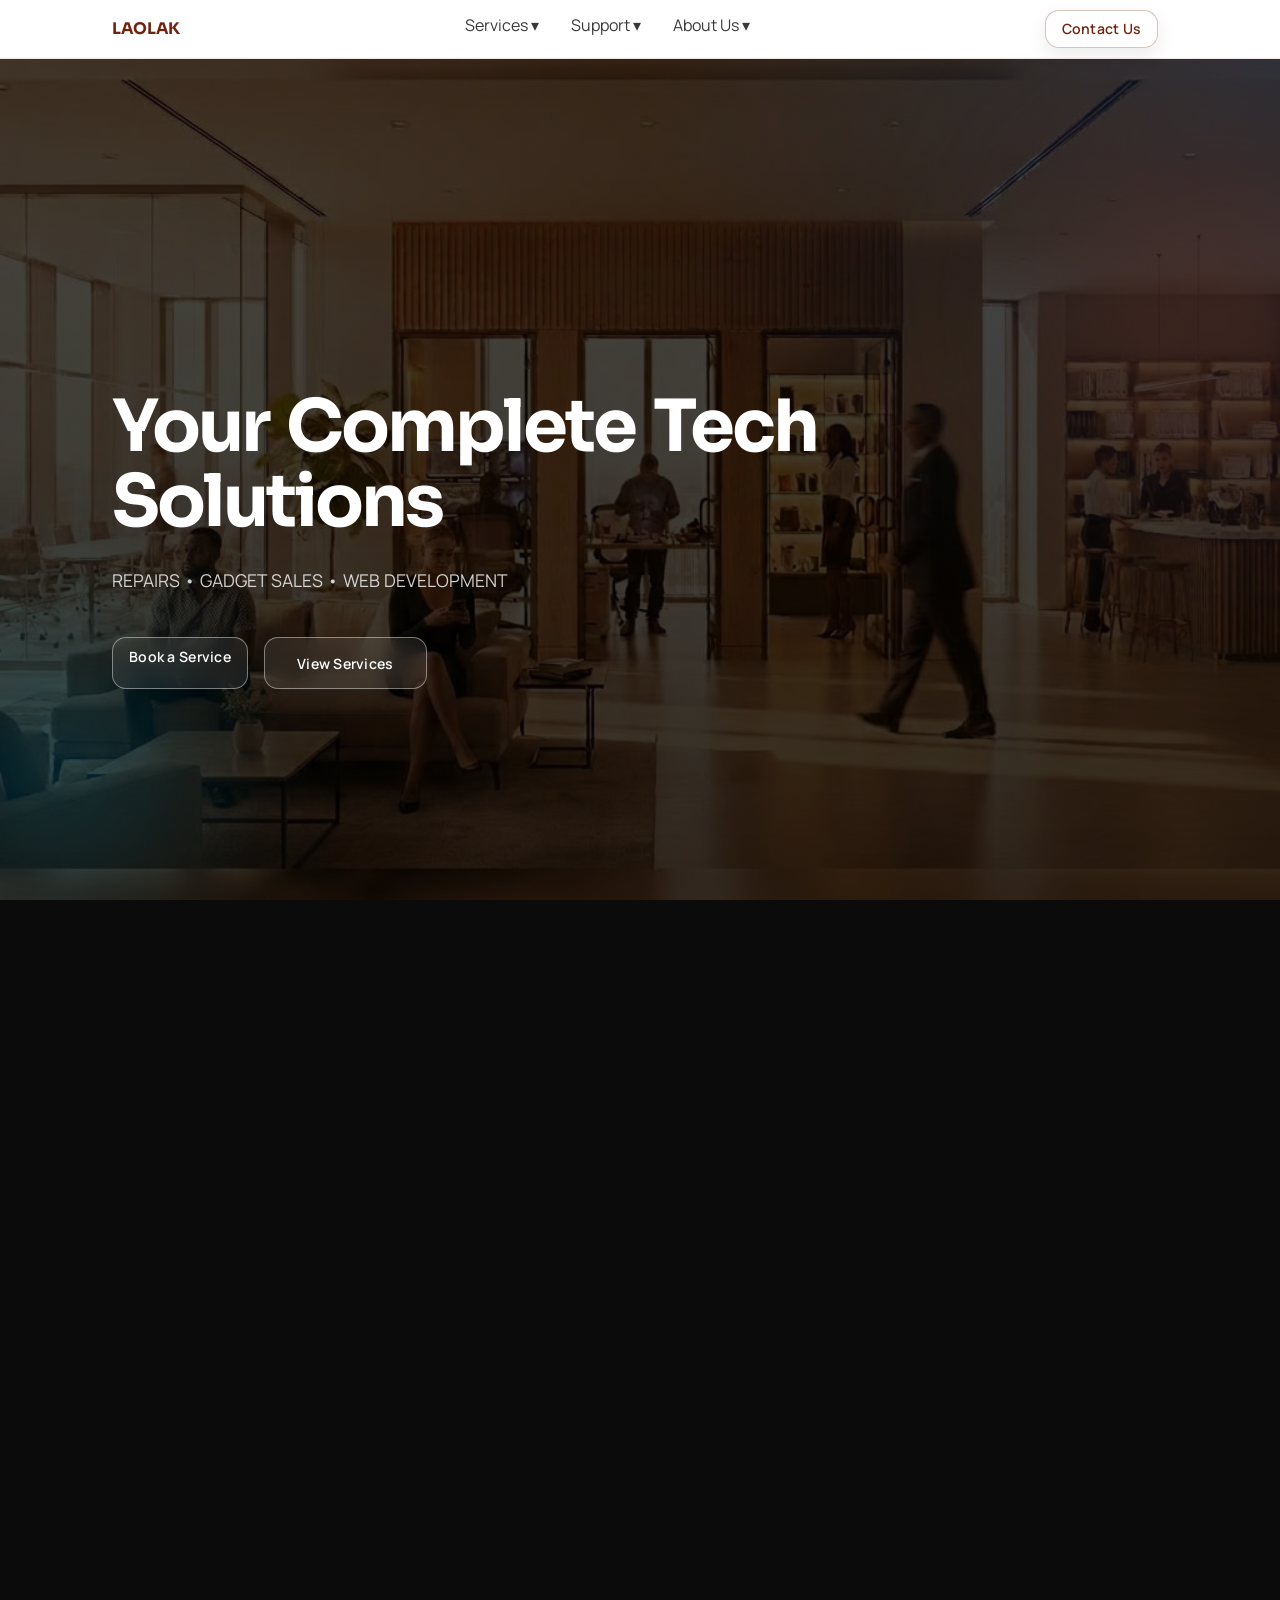
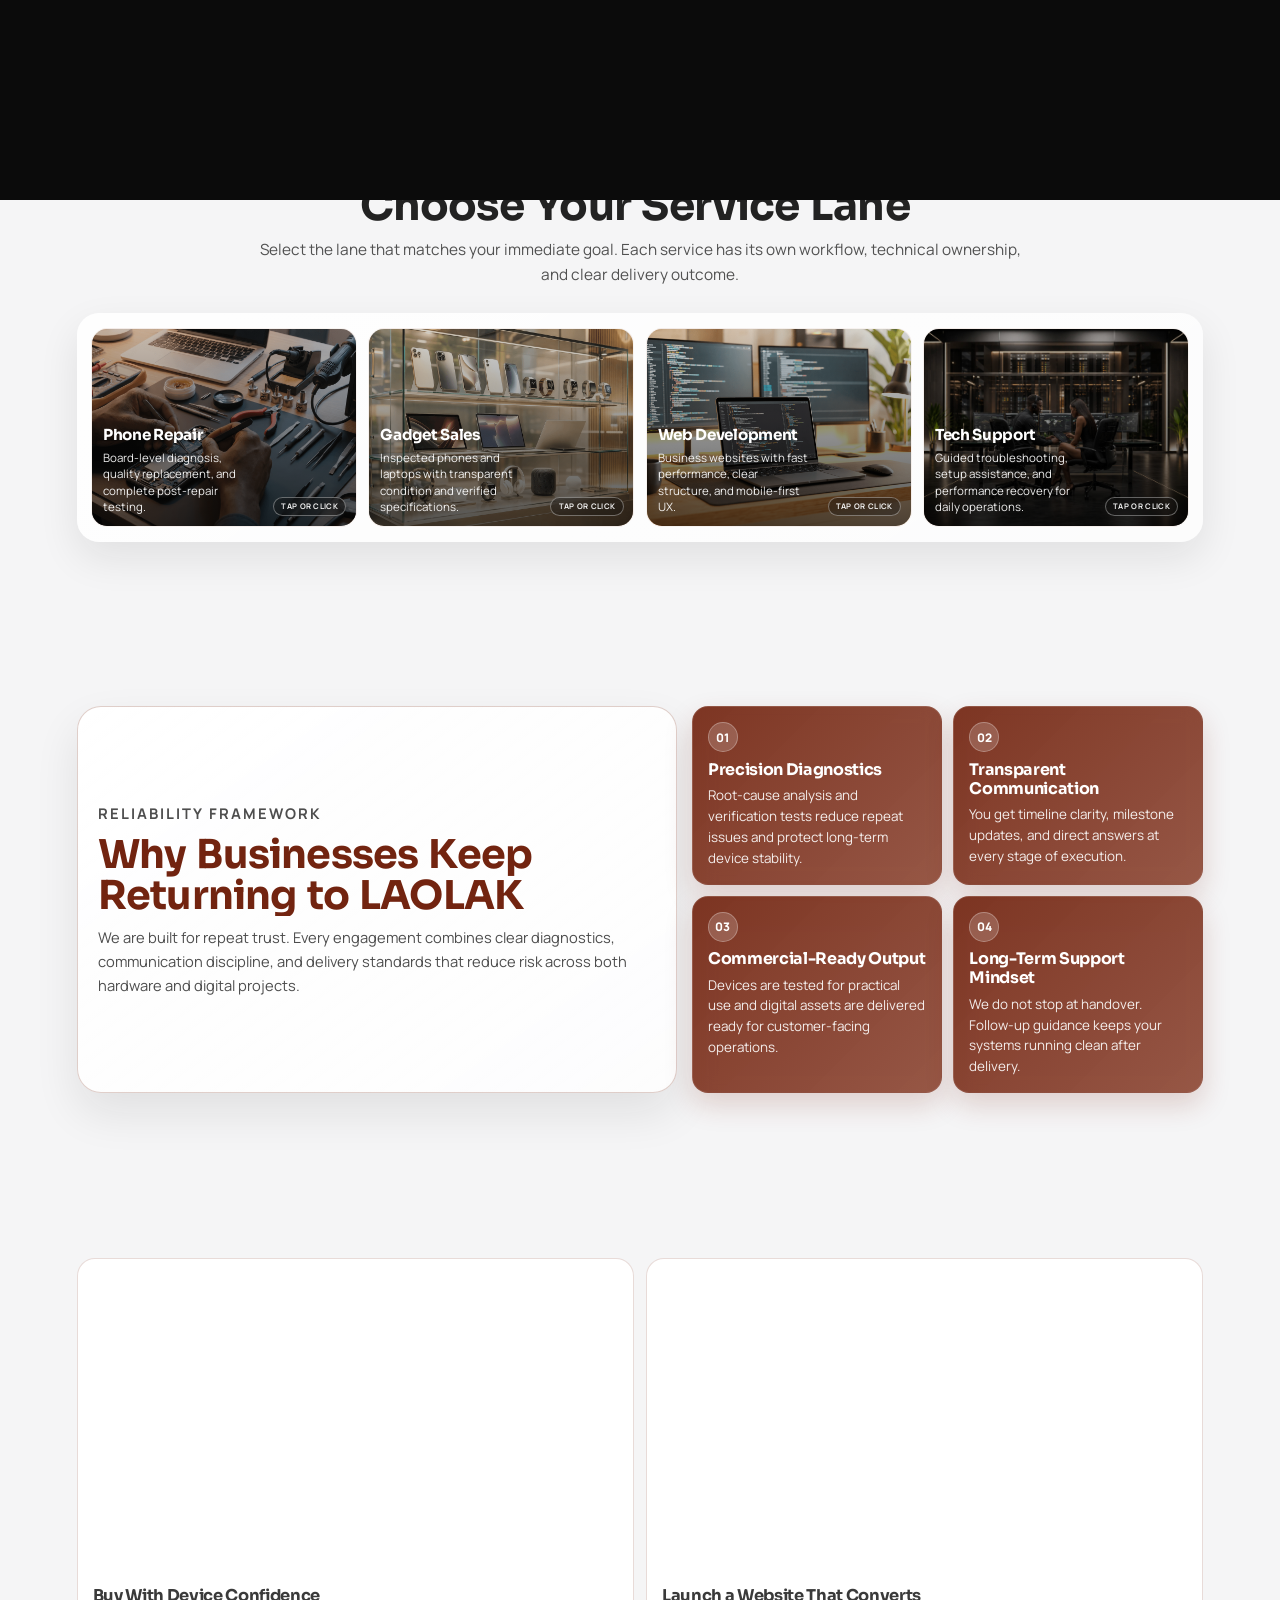
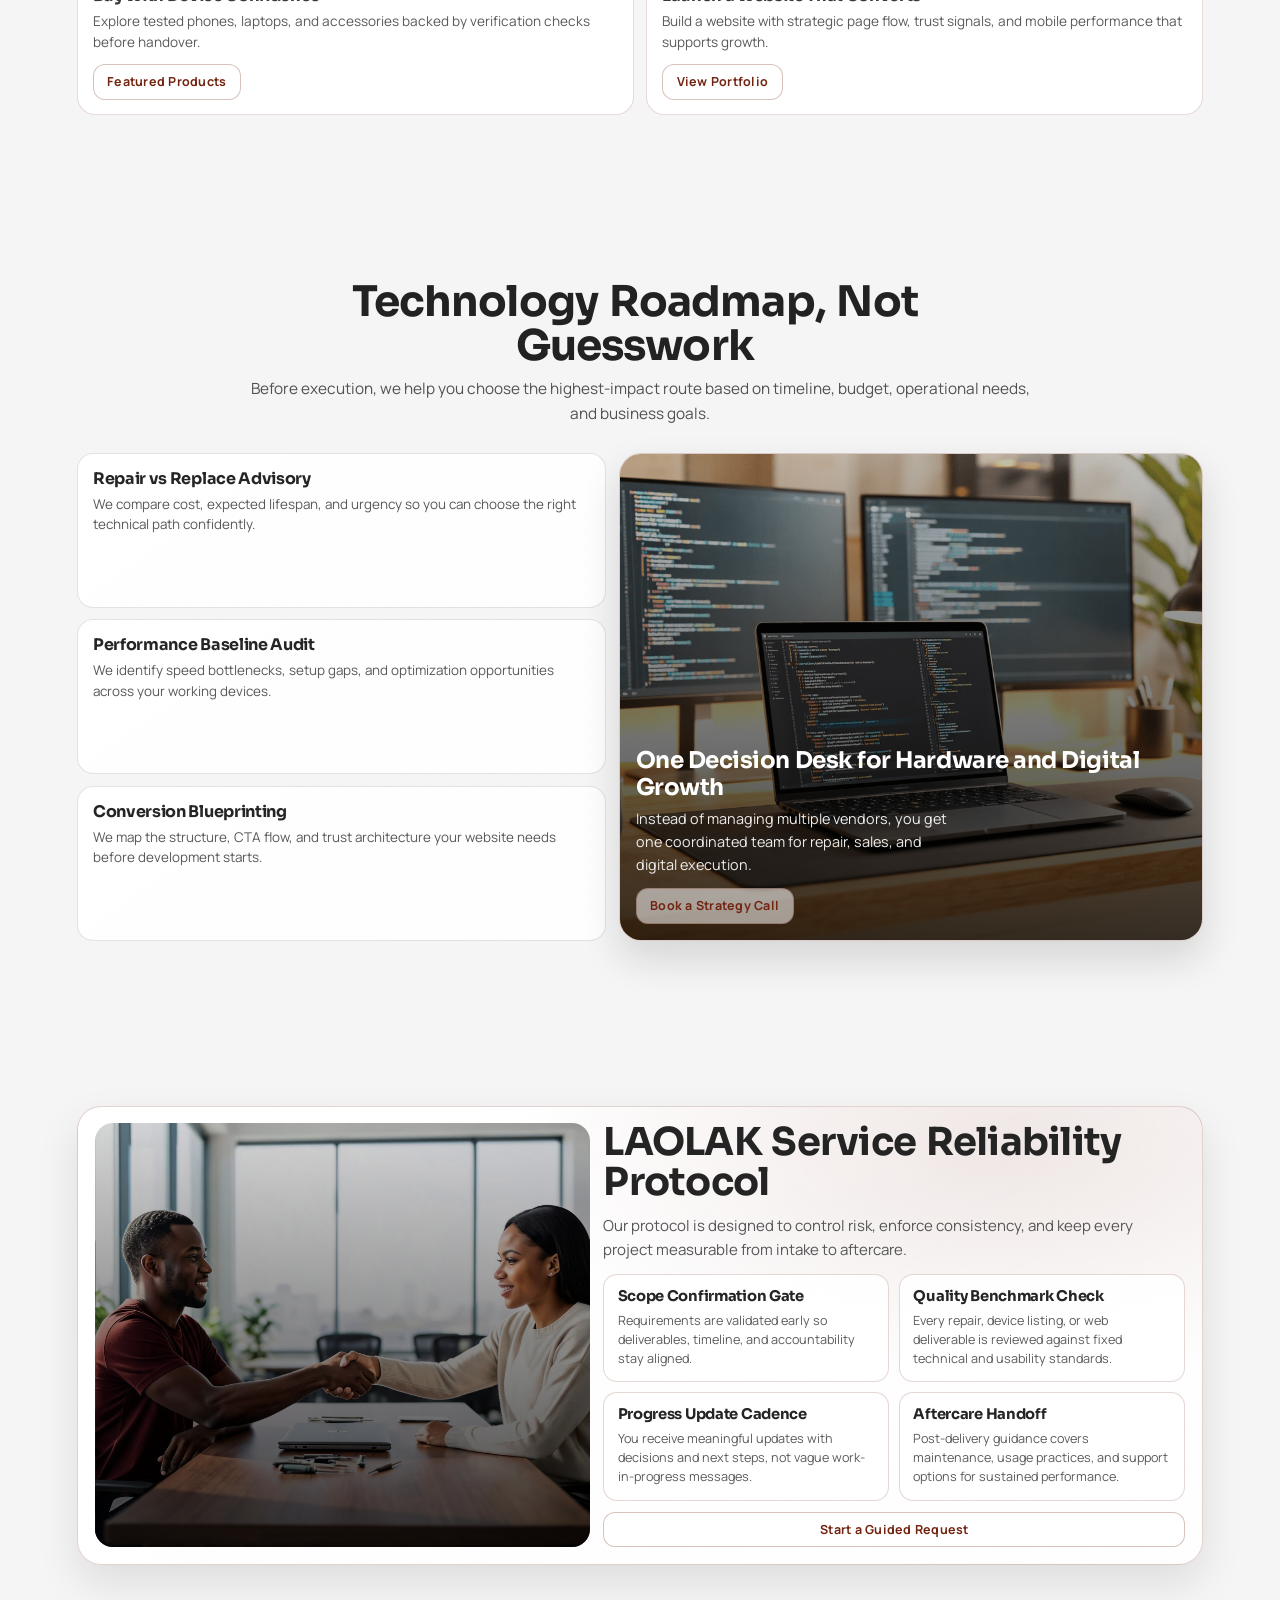
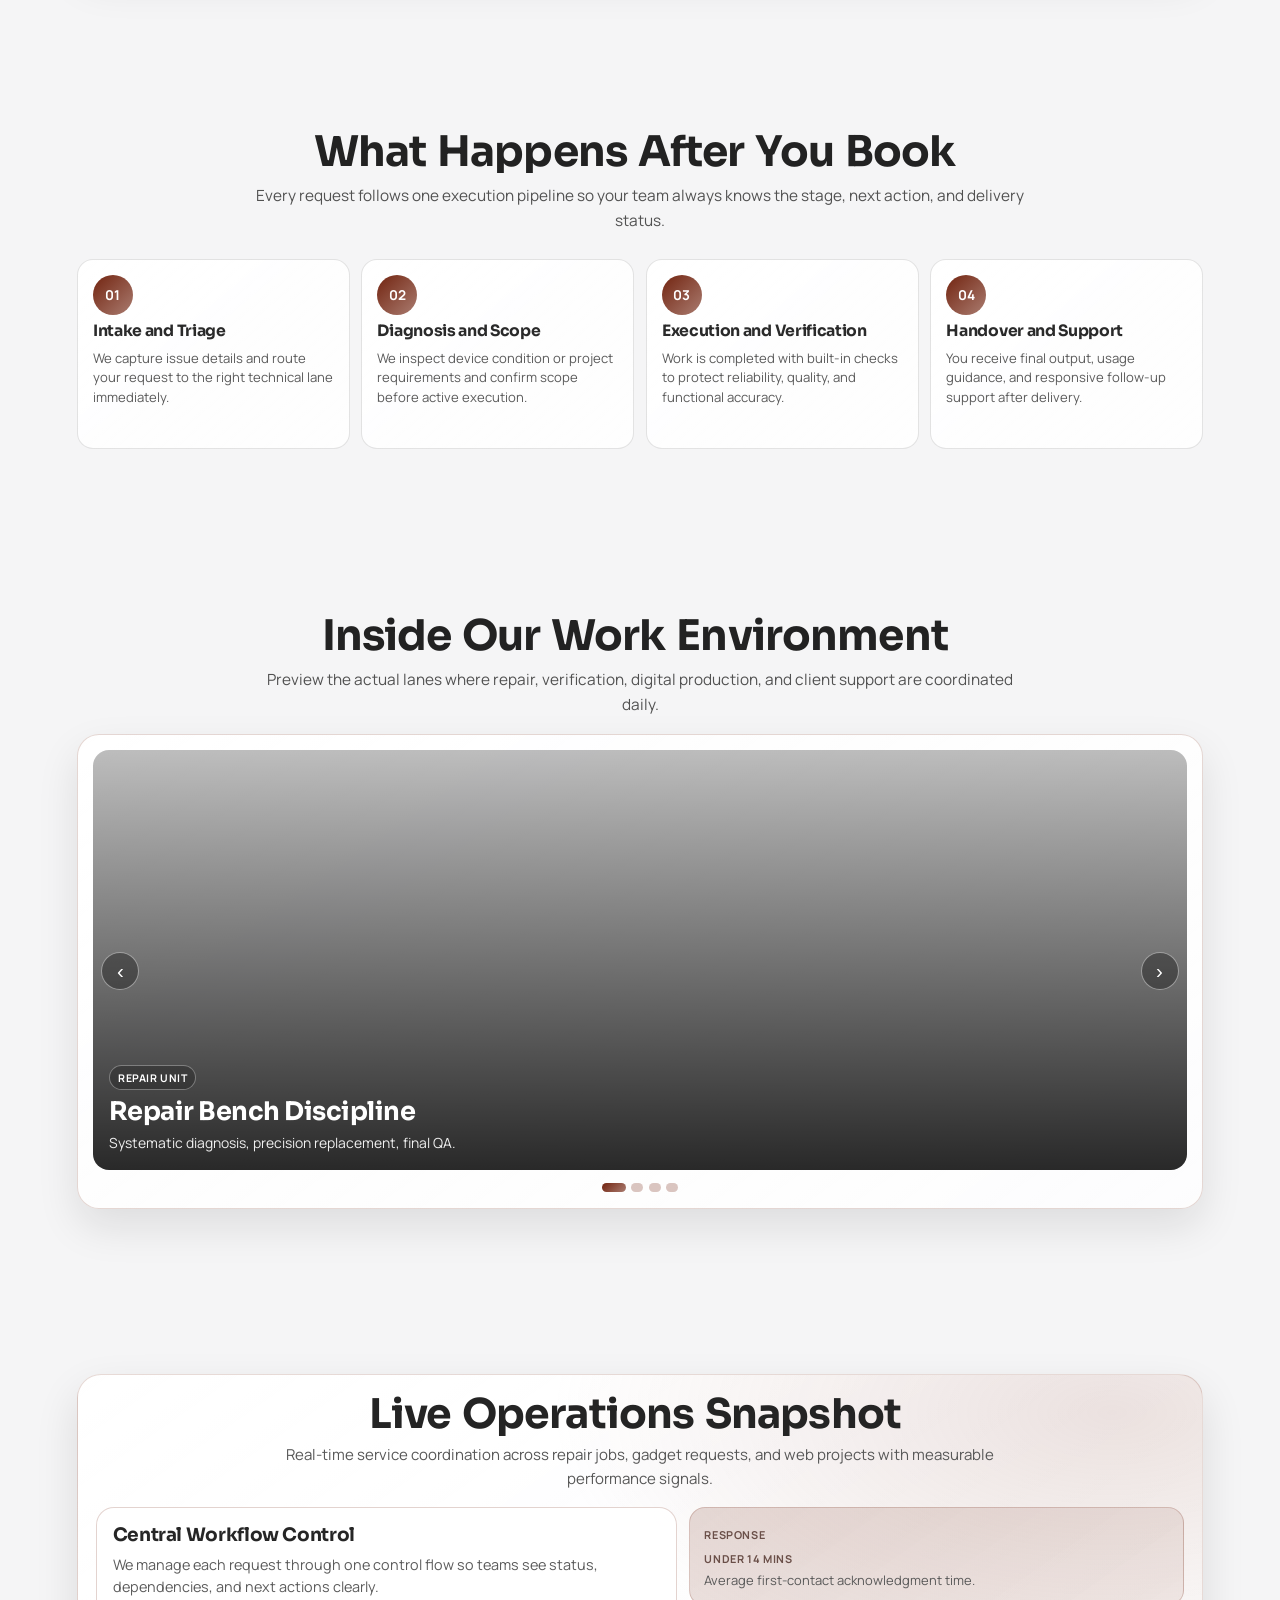
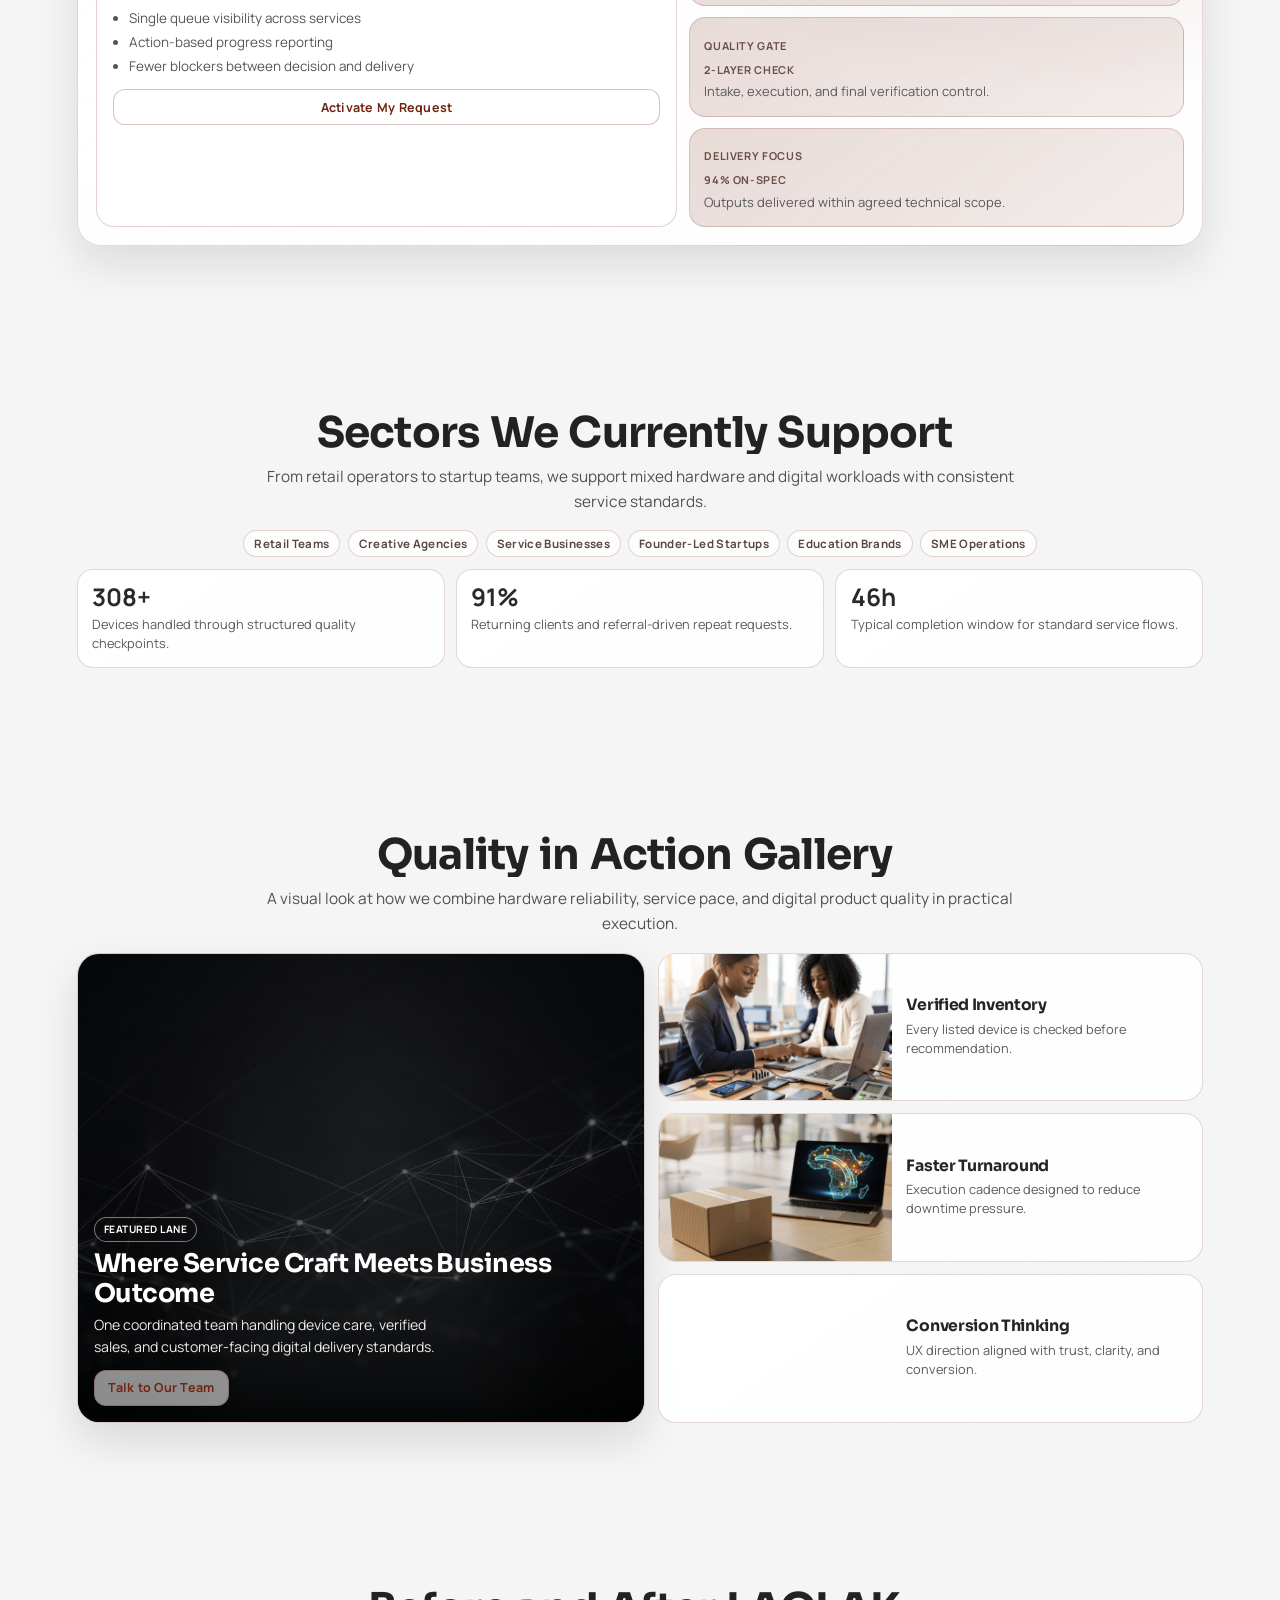
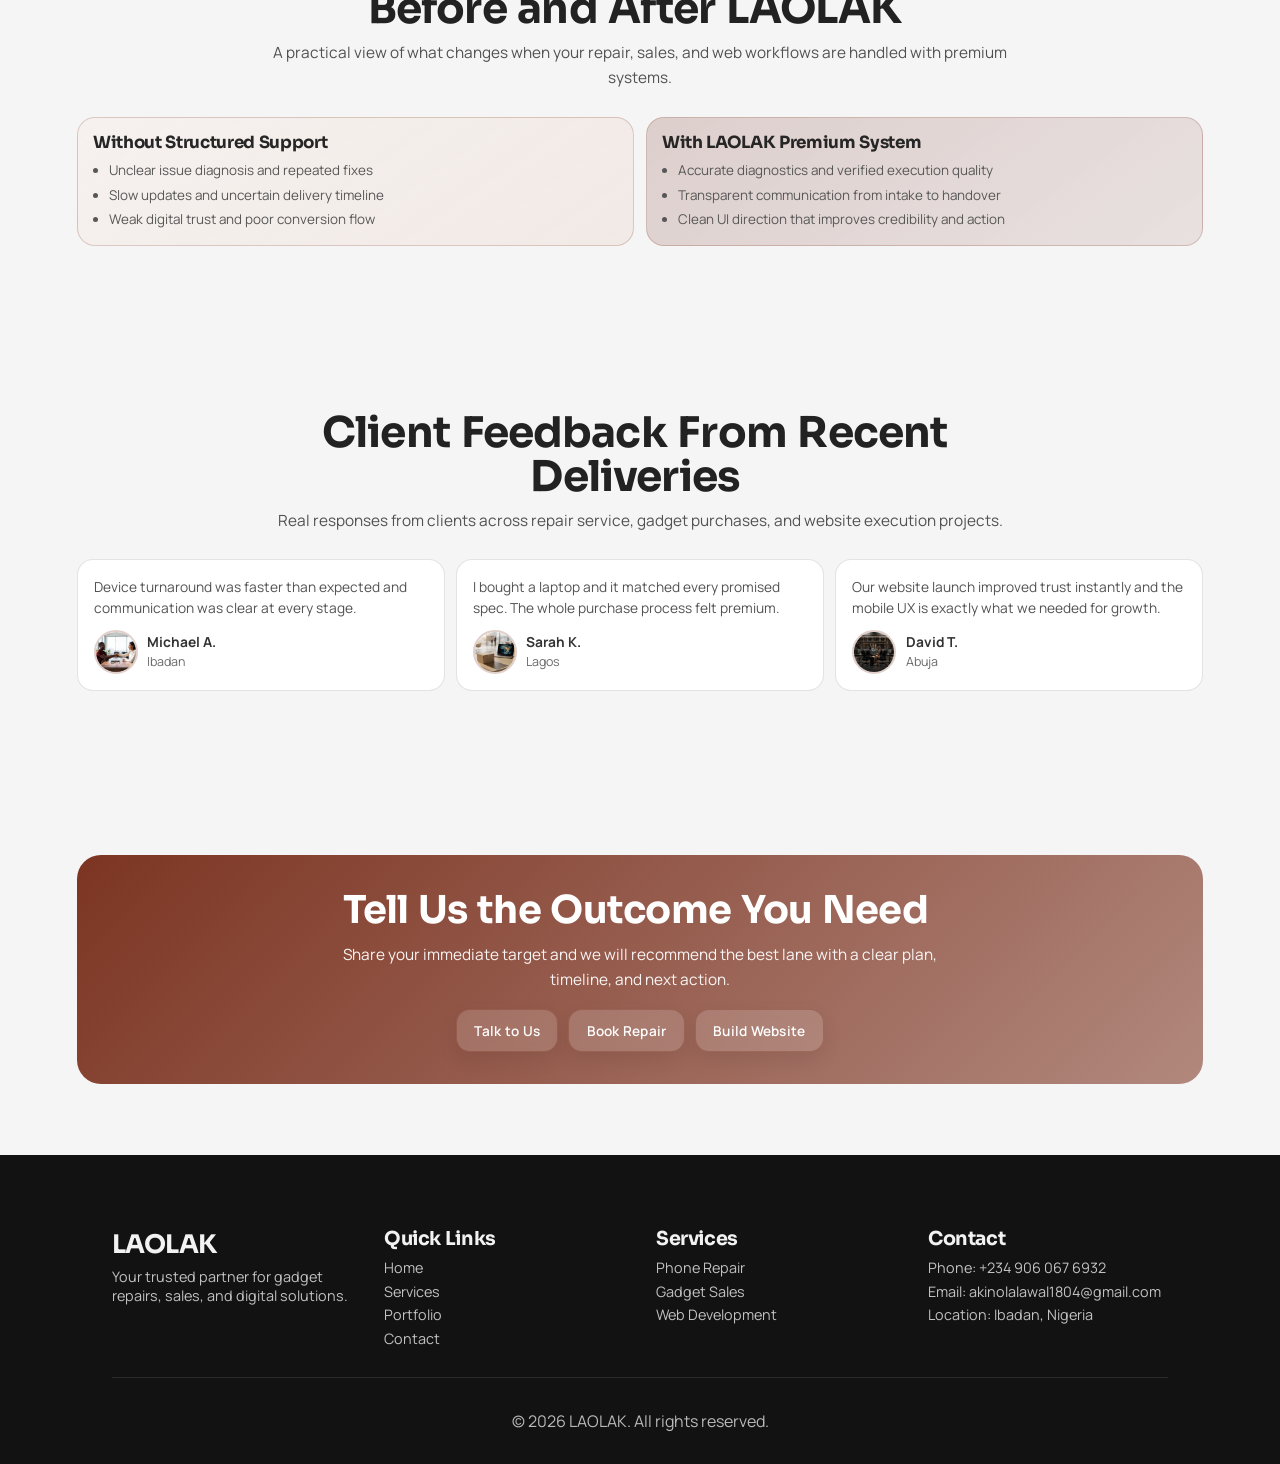
==== commit eb6017f2: "code updated" ====
--- a/index.html
+++ b/index.html
@@ -2,8 +2,8 @@
 <html lang="en">
   <head>
     <meta charset="UTF-8" />
-        <meta name="viewport" content="width=device-width, initial-scale=1.0" />
-        <meta name="theme-color" content="#722410" />
+    <meta name="viewport" content="width=device-width, initial-scale=1.0" />
+    <meta name="theme-color" content="#722410" />
     <title>LAOLAK Technologies | Premium Tech Solutions</title>
     <link rel="icon" href="images/LT full logo.jpg" />
     <meta
@@ -33,7 +33,7 @@
     <link rel="stylesheet" href="media.css" />
   </head>
 
-  <body>
+  <body class="home-premium">
     <div class="page-transition"></div>
 
     <!-- ================= LOADER ================= -->
@@ -59,7 +59,7 @@
         <!-- NAV LINKS -->
         <nav class="nav" id="navMenu">
           <div class="nav-item dropdown">
-            <span>Services ▾</span>
+            <span>Services &#9662;</span>
             <div class="dropdown-menu">
               <a href="repair.html">Repair</a>
               <a href="gadget-sales.html">Gadget Sales</a>
@@ -68,7 +68,7 @@
           </div>
 
           <div class="nav-item dropdown">
-            <span>Support ▾</span>
+            <span>Support &#9662;</span>
             <div class="dropdown-menu">
               <a href="tips.html">Tips</a>
               <a href="faq.html">FAQ</a>
@@ -77,7 +77,7 @@
           </div>
 
           <div class="nav-item dropdown">
-            <span>About Us ▾</span>
+            <span>About Us &#9662;</span>
             <div class="dropdown-menu">
               <a href="laolak.html">LAOLAK</a>
               <a href="news.html">News</a>
@@ -113,23 +113,17 @@
     </header>
 
     <!-- ================= HERO ================= -->
-
     <section class="hero premium-hover parallax-section">
-      <!-- FLOATING GLOW -->
       <div class="hero-glow glow-1"></div>
-
       <div class="hero-glow glow-2"></div>
-
       <div class="container hero-content">
         <div class="hero-text fade-up">
           <h1 class="reveal-text">Your Complete Tech Solutions</h1>
           <p>REPAIRS • GADGET SALES • WEB DEVELOPMENT</p>
-
           <div class="hero-buttons">
             <a href="contact.html" class="btn-primary magnetic-btn">
               Book a Service
             </a>
-
             <a href="#services" class="btn-secondary magnetic-btn">
               View Services
             </a>
@@ -141,28 +135,20 @@
     <!-- ===================== -->
     <!-- TRUST SECTION -->
     <!-- ===================== -->
-
     <section class="trust">
       <div class="container trust-container">
-        <!-- ITEM 1 -->
         <div class="trust-item">
           <span class="icon">👨‍🔧</span>
           <p>Experienced Technicians</p>
         </div>
-
-        <!-- ITEM 2 -->
         <div class="trust-item">
           <span class="icon">⏱️</span>
           <p>Fast Turnaround</p>
         </div>
-
-        <!-- ITEM 3 -->
         <div class="trust-item">
           <span class="icon">🛡️</span>
           <p>Quality Parts</p>
         </div>
-
-        <!-- ITEM 4 -->
         <div class="trust-item">
           <span class="icon">❤️</span>
           <p>Customer Satisfaction</p>
@@ -170,317 +156,784 @@
       </div>
     </section>
 
-    <section class="conversion-hub section">
-      <div class="container">
-        <div class="conversion-head fade-up">
-          <h2 class="reveal-text">One Brand. Three Expert Paths.</h2>
-          <p>
-            From precision repairs to verified gadgets and high-converting web
-            experiences, choose your path below and let LAOLAK deliver with
-            premium speed and clarity.
-          </p>
-        </div>
-
-        <div class="conversion-grid">
-          <article class="conversion-card fade-up">
-            <div class="conversion-bg service-bg repair"></div>
-            <a href="repair.html" class="conversion-content">
-              <span class="conversion-tag">Phone or Laptop Repair</span>
-              <h3>Phone Repairs</h3>
-              <small>View Details →</small>
-            </a>
-          </article>
-
-          <article class="conversion-card fade-up">
-            <div class="conversion-bg service-bg gadget-sales"></div>
-            <a href="gadget-sales.html" class="conversion-content">
-              <span class="conversion-tag">Gadget Purchase</span>
-              <h3>Gadget Sales</h3>
-              <small>View Details →</small>
-            </a>
-          </article>
-
-          <article class="conversion-card fade-up">
-            <div class="conversion-bg service-bg web-development"></div>
-            <a href="web.html" class="conversion-content">
-              <span class="conversion-tag">Website Development</span>
-              <h3>Web Development</h3>
-              <small>View Details →</small>
-            </a>
-          </article>
-        </div>
-      </div>
-    </section>
-
-    <!-- ===================== -->
-    <!-- WHY CHOOSE US -->
-    <!-- ===================== -->
-    <section class="why why-home section">
-      <div class="container">
-        <div class="why-box">
-          <div class="why-showcase">
-            <article class="why-hero-text-card fade-up">
-              <p class="why-hero-label">LAOLAK Standard</p>
-              <h2 class="reveal-text">Why Choose Us</h2>
-              <p class="why-hero-sub">
-                Trusted repairs, verified gadgets, and modern digital solutions
-                delivered with speed and precision.
+    <main class="hx-main">
+      <section class="hx-hero section">
+        <div class="container hx-hero-grid">
+          <div class="hx-hero-copy fade-up">
+            <p class="hx-eyebrow">LAOLAK Technologies</p>
+            <h1 class="reveal-text">Premium Tech Care and Digital Delivery</h1>
+            <p class="hx-lead">
+              We repair critical devices, source verified gadgets, and build
+              modern web experiences that help businesses grow with confidence.
+            </p>
+            <div class="hx-hero-actions">
+              <a href="contact.html" class="btn-primary magnetic-btn">
+                Book a Service
+              </a>
+              <a href="#services" class="btn-secondary magnetic-btn">
+                Explore Services
+              </a>
+            </div>
+            <div class="hx-stat-grid">
+              <div class="hx-stat">
+                <strong>
+                  <span class="counter" data-target="72" data-suffix="h">0h</span>
+                </strong>
+                <span>Standard Repair Turnaround</span>
+              </div>
+              <div class="hx-stat">
+                <strong>
+                  <span class="counter" data-target="99" data-suffix="%">0%</span>
+                </strong>
+                <span>Final Diagnostic Pass Rate</span>
+              </div>
+              <div class="hx-stat">
+                <strong>
+                  <span class="counter" data-target="24" data-suffix="/7">0/7</span>
+                </strong>
+                <span>Support Availability Window</span>
+              </div>
+            </div>
+          </div>
+
+          <div class="hx-hero-media fade-up">
+            <article class="hx-media-card hx-media-main">
+              <div
+                class="hx-media-bg"
+                style="
+                  background-image: url(&quot;images/homepage hero.jpg&quot;);
+                "
+              ></div>
+              <div class="hx-media-label">
+                <strong>Engineering-Level Device Care</strong>
+                <span>Diagnostics, parts quality, and precision assembly.</span>
+              </div>
+            </article>
+
+            <article class="hx-media-card hx-media-half">
+              <div
+                class="hx-media-bg"
+                style="
+                  background-image: url(&quot;images/phone featured.png&quot;);
+                "
+              ></div>
+              <div class="hx-media-label">
+                <strong>Verified Gadgets</strong>
+                <span>Phones and laptops you can trust.</span>
+              </div>
+            </article>
+
+            <article class="hx-media-card hx-media-half">
+              <div
+                class="hx-media-bg"
+                style="background-image: url(&quot;images/web dev 2.png&quot;)"
+              ></div>
+              <div class="hx-media-label">
+                <strong>Digital Growth</strong>
+                <span>Fast, responsive, conversion-focused websites.</span>
+              </div>
+            </article>
+          </div>
+        </div>
+      </section>
+
+      <section id="services" class="hx-services section">
+        <div class="container">
+          <div class="hx-heading fade-up">
+            <h2 class="reveal-text">Choose Your Service Lane</h2>
+            <p>
+              Select the lane that matches your immediate goal. Each service has
+              its own workflow, technical ownership, and clear delivery outcome.
+            </p>
+          </div>
+          <div class="hx-service-shell">
+            <div class="hx-service-grid">
+              <a href="repair.html" class="hx-service-card fade-up">
+                <div
+                  class="hx-service-bg"
+                  style="background-image: url(images/repair.png)"
+                ></div>
+                <div class="hx-service-content">
+                  <h3>Phone Repair</h3>
+                  <p>
+                    Board-level diagnosis, quality replacement, and complete
+                    post-repair testing.
+                  </p>
+                </div>
+              </a>
+
+              <a href="gadget-sales.html" class="hx-service-card fade-up">
+                <div
+                  class="hx-service-bg"
+                  style="background-image: url(images/sales\ 2.png)"
+                ></div>
+                <div class="hx-service-content">
+                  <h3>Gadget Sales</h3>
+                  <p>
+                    Inspected phones and laptops with transparent condition and
+                    verified specifications.
+                  </p>
+                </div>
+              </a>
+
+              <a href="web.html" class="hx-service-card fade-up">
+                <div
+                  class="hx-service-bg"
+                  style="background-image: url(images/web\ dev\ 2.png)"
+                ></div>
+                <div class="hx-service-content">
+                  <h3>Web Development</h3>
+                  <p>
+                    Business websites with fast performance, clear structure,
+                    and mobile-first UX.
+                  </p>
+                </div>
+              </a>
+
+              <a href="techsupport.html" class="hx-service-card fade-up">
+                <div
+                  class="hx-service-bg"
+                  style="background-image: url(images/tech\ support.jpg)"
+                ></div>
+                <div class="hx-service-content">
+                  <h3>Tech Support</h3>
+                  <p>
+                    Guided troubleshooting, setup assistance, and performance
+                    recovery for daily operations.
+                  </p>
+                </div>
+              </a>
+            </div>
+          </div>
+        </div>
+      </section>
+
+      <section class="hx-why section">
+        <div class="container">
+          <div class="hx-why-layout">
+            <article class="hx-why-hero fade-up">
+              <p class="hx-eyebrow">Reliability Framework</p>
+              <h2 class="reveal-text">Why Businesses Keep Returning to LAOLAK</h2>
+              <p>
+                We are built for repeat trust. Every engagement combines clear
+                diagnostics, communication discipline, and delivery standards
+                that reduce risk across both hardware and digital projects.
               </p>
             </article>
-
-            <div class="why-right-grid">
-              <article class="why-card why-mini-card fade-up">
-                <div
-                  class="why-bg"
+            <div class="hx-why-grid">
+              <article class="hx-why-card fade-up">
+                <span class="hx-why-chip">01</span>
+                <h3>Precision Diagnostics</h3>
+                <p>
+                  Root-cause analysis and verification tests reduce repeat issues
+                  and protect long-term device stability.
+                </p>
+              </article>
+              <article class="hx-why-card fade-up">
+                <span class="hx-why-chip">02</span>
+                <h3>Transparent Communication</h3>
+                <p>
+                  You get timeline clarity, milestone updates, and direct
+                  answers at every stage of execution.
+                </p>
+              </article>
+              <article class="hx-why-card fade-up">
+                <span class="hx-why-chip">03</span>
+                <h3>Commercial-Ready Output</h3>
+                <p>
+                  Devices are tested for practical use and digital assets are
+                  delivered ready for customer-facing operations.
+                </p>
+              </article>
+              <article class="hx-why-card fade-up">
+                <span class="hx-why-chip">04</span>
+                <h3>Long-Term Support Mindset</h3>
+                <p>
+                  We do not stop at handover. Follow-up guidance keeps your
+                  systems running clean after delivery.
+                </p>
+              </article>
+            </div>
+          </div>
+        </div>
+      </section>
+
+      <section class="hx-showcase section">
+        <div class="container">
+          <div class="hx-showcase-grid">
+            <article class="hx-panel fade-up">
+              <div
+                class="hx-panel-media"
+                style="
+                  background-image: url(&quot;images/laptop featured.jpg&quot;);
+                "
+              ></div>
+              <div class="hx-panel-copy">
+                <h3>Buy With Device Confidence</h3>
+                <p>
+                  Explore tested phones, laptops, and accessories backed by
+                  verification checks before handover.
+                </p>
+                <div class="hx-panel-actions">
+                  <a href="gadget-sales.html" class="hx-panel-btn magnetic-btn">
+                    Featured Products
+                  </a>
+                </div>
+              </div>
+            </article>
+            <article class="hx-panel fade-up">
+              <div
+                class="hx-panel-media"
+                style="
+                  background-image: url(&quot;images/accessories featured.png&quot;);
+                "
+              ></div>
+              <div class="hx-panel-copy">
+                <h3>Launch a Website That Converts</h3>
+                <p>
+                  Build a website with strategic page flow, trust signals, and
+                  mobile performance that supports growth.
+                </p>
+                <div class="hx-panel-actions">
+                  <a href="portfolio.html" class="hx-panel-btn magnetic-btn">
+                    View Portfolio
+                  </a>
+                </div>
+              </div>
+            </article>
+          </div>
+        </div>
+      </section>
+
+      <section class="hx-strategy section">
+        <div class="container">
+          <div class="hx-heading fade-up">
+            <h2 class="reveal-text">Technology Roadmap, Not Guesswork</h2>
+            <p>
+              Before execution, we help you choose the highest-impact route
+              based on timeline, budget, operational needs, and business goals.
+            </p>
+          </div>
+          <div class="hx-strategy-layout">
+            <div class="hx-strategy-left">
+              <article class="hx-strategy-card fade-up">
+                <h3>Repair vs Replace Advisory</h3>
+                <p>
+                  We compare cost, expected lifespan, and urgency so you can
+                  choose the right technical path confidently.
+                </p>
+              </article>
+              <article class="hx-strategy-card fade-up">
+                <h3>Performance Baseline Audit</h3>
+                <p>
+                  We identify speed bottlenecks, setup gaps, and optimization
+                  opportunities across your working devices.
+                </p>
+              </article>
+              <article class="hx-strategy-card fade-up">
+                <h3>Conversion Blueprinting</h3>
+                <p>
+                  We map the structure, CTA flow, and trust architecture your
+                  website needs before development starts.
+                </p>
+              </article>
+            </div>
+            <article class="hx-strategy-hero fade-up">
+              <div
+                class="hx-strategy-hero-bg"
+                style="background-image: url(&quot;images/web dev 2.png&quot;)"
+              ></div>
+              <div class="hx-strategy-hero-copy">
+                <h3>One Decision Desk for Hardware and Digital Growth</h3>
+                <p>
+                  Instead of managing multiple vendors, you get one coordinated
+                  team for repair, sales, and digital execution.
+                </p>
+                <a href="contact.html" class="hx-panel-btn magnetic-btn">
+                  Book a Strategy Call
+                </a>
+              </div>
+            </article>
+          </div>
+        </div>
+      </section>
+
+      <section class="hx-assurance section">
+        <div class="container">
+          <div class="hx-protocol-shell fade-up">
+            <div
+              class="hx-protocol-media"
+              style="
+                background-image: url(&quot;images/customer satisfaction.JPG&quot;);
+              "
+            ></div>
+            <div class="hx-protocol-content">
+              <h2 class="reveal-text">LAOLAK Service Reliability Protocol</h2>
+              <p>
+                Our protocol is designed to control risk, enforce consistency,
+                and keep every project measurable from intake to aftercare.
+              </p>
+              <div class="hx-protocol-points">
+                <article class="hx-protocol-point fade-up">
+                  <h3>Scope Confirmation Gate</h3>
+                  <p>
+                    Requirements are validated early so deliverables, timeline,
+                    and accountability stay aligned.
+                  </p>
+                </article>
+                <article class="hx-protocol-point fade-up">
+                  <h3>Quality Benchmark Check</h3>
+                  <p>
+                    Every repair, device listing, or web deliverable is reviewed
+                    against fixed technical and usability standards.
+                  </p>
+                </article>
+                <article class="hx-protocol-point fade-up">
+                  <h3>Progress Update Cadence</h3>
+                  <p>
+                    You receive meaningful updates with decisions and next steps,
+                    not vague work-in-progress messages.
+                  </p>
+                </article>
+                <article class="hx-protocol-point fade-up">
+                  <h3>Aftercare Handoff</h3>
+                  <p>
+                    Post-delivery guidance covers maintenance, usage practices,
+                    and support options for sustained performance.
+                  </p>
+                </article>
+              </div>
+              <a href="contact.html" class="hx-panel-btn magnetic-btn">
+                Start a Guided Request
+              </a>
+            </div>
+          </div>
+        </div>
+      </section>
+
+      <section class="hx-process section">
+        <div class="container">
+          <div class="hx-heading fade-up">
+            <h2 class="reveal-text">What Happens After You Book</h2>
+            <p>
+              Every request follows one execution pipeline so your team always
+              knows the stage, next action, and delivery status.
+            </p>
+          </div>
+          <div class="hx-process-grid">
+            <article class="hx-step fade-up">
+              <span>01</span>
+              <h3>Intake and Triage</h3>
+              <p>
+                We capture issue details and route your request to the right
+                technical lane immediately.
+              </p>
+            </article>
+            <article class="hx-step fade-up">
+              <span>02</span>
+              <h3>Diagnosis and Scope</h3>
+              <p>
+                We inspect device condition or project requirements and confirm
+                scope before active execution.
+              </p>
+            </article>
+            <article class="hx-step fade-up">
+              <span>03</span>
+              <h3>Execution and Verification</h3>
+              <p>
+                Work is completed with built-in checks to protect reliability,
+                quality, and functional accuracy.
+              </p>
+            </article>
+            <article class="hx-step fade-up">
+              <span>04</span>
+              <h3>Handover and Support</h3>
+              <p>
+                You receive final output, usage guidance, and responsive
+                follow-up support after delivery.
+              </p>
+            </article>
+          </div>
+        </div>
+      </section>
+
+      <section class="hx-lab-slider section">
+        <div class="container">
+          <div class="hx-heading fade-up">
+            <h2 class="reveal-text">Inside Our Work Environment</h2>
+            <p>
+              Preview the actual lanes where repair, verification, digital
+              production, and client support are coordinated daily.
+            </p>
+          </div>
+          <div class="hx-slider-shell fade-up" data-hx-slider>
+            <button class="hx-slide-nav prev" type="button" aria-label="Previous slide">
+              ‹
+            </button>
+            <div class="hx-slide-track">
+              <article class="hx-slide active">
+                <div
+                  class="hx-slide-bg"
                   style="background-image: url(&quot;images/cts.png&quot;)"
                 ></div>
-                <div class="why-content">
-                  <h5>Complete Tech Solutions</h5>
-                  <p>Repairs, gadgets, and web services in one place.</p>
-                </div>
-              </article>
-
-              <article class="why-card why-mini-card fade-up">
-                <div
-                  class="why-bg"
+                <div class="hx-slide-overlay">
+                  <span>Repair Unit</span>
+                  <h3>Repair Bench Discipline</h3>
+                  <p>Systematic diagnosis, precision replacement, final QA.</p>
+                </div>
+              </article>
+              <article class="hx-slide">
+                <div
+                  class="hx-slide-bg"
                   style="
                     background-image: url(&quot;images/2026_05_01_07_31_IMG_4615.PNG&quot;);
                   "
                 ></div>
-                <div class="why-content">
-                  <h5>Quality You Can Trust</h5>
-                  <p>Reliable products and service quality every time.</p>
-                </div>
-              </article>
-
-              <article class="why-card why-mini-card fade-up">
-                <div
-                  class="why-bg"
+                <div class="hx-slide-overlay">
+                  <span>Sales Unit</span>
+                  <h3>Inventory Verification Desk</h3>
+                  <p>Device inspection, spec confirmation, listing integrity.</p>
+                </div>
+              </article>
+              <article class="hx-slide">
+                <div
+                  class="hx-slide-bg"
                   style="
                     background-image: url(&quot;images/fast and efficient.jpg&quot;);
                   "
                 ></div>
-                <div class="why-content">
-                  <h5>Fast & Efficient</h5>
-                  <p>Quick turnaround with professional attention.</p>
-                </div>
-              </article>
-
-              <article class="why-card why-mini-card fade-up">
-                <div
-                  class="why-bg"
+                <div class="hx-slide-overlay">
+                  <span>Web Unit</span>
+                  <h3>Digital Build Studio</h3>
+                  <p>Interface architecture focused on action and credibility.</p>
+                </div>
+              </article>
+              <article class="hx-slide">
+                <div
+                  class="hx-slide-bg"
                   style="
                     background-image: url(&quot;images/customer satisfaction.JPG&quot;);
                   "
                 ></div>
-                <div class="why-content">
-                  <h5>Customer First</h5>
-                  <p>Clear communication and support from start to finish.</p>
-                </div>
-              </article>
-            </div>
-
-            <div class="why-slider-dots" aria-label="Why choose us card slider">
-              <button
-                class="why-dot active"
-                type="button"
-                data-slide="0"
-                aria-label="View card 1"
-              ></button>
-              <button
-                class="why-dot"
-                type="button"
-                data-slide="1"
-                aria-label="View card 2"
-              ></button>
-              <button
-                class="why-dot"
-                type="button"
-                data-slide="2"
-                aria-label="View card 3"
-              ></button>
-              <button
-                class="why-dot"
-                type="button"
-                data-slide="3"
-                aria-label="View card 4"
-              ></button>
-            </div>
-          </div>
-        </div>
-      </div>
-    </section>
-
-    <!-- split section -->
-
-    <section class="split section">
-      <div class="container">
-        <div class="split-card">
-          <div class="split-content">
-            <!-- LEFT -->
-            <div class="featured">
-              <h3 class="split-title reveal-text">Featured GADGETS</h3>
-
-              <div class="featured-grid">
-                <!-- CARD WRAP -->
-                <div class="featured-block">
-                  <div class="featured-item">
-                    <div
-                      class="featured-image"
-                      style="
-                        background-image: url(&quot;images/phone featured.png&quot;);
-                      "
-                    ></div>
-                  </div>
-                  <p class="featured-title">PHONES</p>
-                </div>
-
-                <div class="featured-block">
-                  <div class="featured-item">
-                    <div
-                      class="featured-image"
-                      style="
-                        background-image: url(&quot;images/laptop featured.jpg&quot;);
-                      "
-                    ></div>
-                  </div>
-                  <p class="featured-title">LAPTOPS</p>
-                </div>
-
-                <div class="featured-block">
-                  <div class="featured-item">
-                    <div
-                      class="featured-image"
-                      style="
-                        background-image: url(&quot;images/accessories featured.png&quot;);
-                      "
-                    ></div>
-                  </div>
-                  <p class="featured-title">ACCESSORIES</p>
-                </div>
-              </div>
-            </div>
-
-            <!-- RIGHT -->
-            <div class="web-promo">
-              <h3 class="web-title reveal-text">Build Your Digital PRESENCE</h3>
-
-              <div class="web-steps">
-                <div class="web-step fade-up">
-                  <small>We</small>
-                  <span class="step-title">Analyze</span>
-                  <small>your idea</small>
-                </div>
-
-                <div class="web-step fade-up">
-                  <small>We</small>
-                  <span class="step-title">DESIGN</span>
-                  <small>and craft it</small>
-                </div>
-
-                <div class="web-step fade-up">
-                  <small>We</small>
-                  <span class="step-title">LAUNCH</span>
-                  <small>and deploy your solution</small>
-                </div>
-              </div>
-
-              <div class="web-buttons">
-                <a href="web.html" class="btn-primary">Get Started</a>
-                <a href="portfolio.html" class="btn-secondary"
-                  >View Portfolio</a
-                >
-              </div>
-            </div>
-          </div>
-        </div>
-      </div>
-    </section>
-
-    <!-- review section -->
-
-    <section class="reviews section">
-      <div class="container">
-        <h2 class="section-title reveal-text">What Our Clients Say</h2>
-
-        <div class="reviews-grid">
-          <!-- CARD 1 -->
-          <div class="review-card fade-up">
-            <div class="review-stars">★★★★★</div>
-
-            <p class="review-text">
-              “Fast and reliable service. My phone was fixed perfectly and works
-              like new.”
-            </p>
-
-            <div class="review-user">
-              <div class="user-img"></div>
-              <div>
-                <strong>Michael A.</strong>
-                <small>Ibadan</small>
-              </div>
-            </div>
-          </div>
-
-          <!-- CARD 2 -->
-          <div class="review-card fade-up">
-            <div class="review-stars">★★★★★</div>
-
-            <p class="review-text">
-              “Bought a laptop here and the quality exceeded my expectations.
-              Highly recommend.”
-            </p>
-
-            <div class="review-user">
-              <div class="user-img"></div>
-              <div>
-                <strong>Sarah K.</strong>
-                <small>Lagos</small>
-              </div>
-            </div>
-          </div>
-
-          <!-- CARD 3 -->
-          <div class="review-card fade-up">
-            <div class="review-stars">★★★★★</div>
-
-            <p class="review-text">
-              “They built my website and the design is clean, fast, and
-              professional.”
-            </p>
-
-            <div class="review-user">
-              <div class="user-img"></div>
-              <div>
-                <strong>David T.</strong>
-                <small>Abuja</small>
-              </div>
-            </div>
-          </div>
-        </div>
-      </div>
-    </section>
-
-    <!-- CTA SECTION -->
-
-    <section class="cta section">
-      <div class="container">
-        <div class="cta-box">
-          <h2 class="reveal-text">Ready to Fix, Buy, or Build?</h2>
-
-          <p>
-            From quick diagnostics to premium gadget delivery and modern web
-            launches, LAOLAK is ready to help.
-          </p>
-
-          <div class="cta-buttons">
-            <a href="contact.html" class="btn-primary magnetic-btn"
-              >Get Started</a
-            >
-          </div>
-        </div>
-      </div>
-    </section>
+                <div class="hx-slide-overlay">
+                  <span>Support Unit</span>
+                  <h3>Support Escalation Unit</h3>
+                  <p>Fast response handling for active issues and updates.</p>
+                </div>
+              </article>
+            </div>
+            <button class="hx-slide-nav next" type="button" aria-label="Next slide">
+              ›
+            </button>
+            <div class="hx-slide-dots" aria-label="Slider pagination">
+              <button class="hx-slide-dot active" type="button" data-slide-index="0" aria-label="Go to slide 1"></button>
+              <button class="hx-slide-dot" type="button" data-slide-index="1" aria-label="Go to slide 2"></button>
+              <button class="hx-slide-dot" type="button" data-slide-index="2" aria-label="Go to slide 3"></button>
+              <button class="hx-slide-dot" type="button" data-slide-index="3" aria-label="Go to slide 4"></button>
+            </div>
+          </div>
+        </div>
+      </section>
+
+      <section class="hx-command section">
+        <div class="container">
+          <div class="hx-command-shell fade-up">
+            <div class="hx-command-head">
+              <h2 class="reveal-text">Live Operations Snapshot</h2>
+              <p>
+                Real-time service coordination across repair jobs, gadget
+                requests, and web projects with measurable performance signals.
+              </p>
+            </div>
+            <div class="hx-command-layout">
+              <article class="hx-command-main fade-up">
+                <h3>Central Workflow Control</h3>
+                <p>
+                  We manage each request through one control flow so teams see
+                  status, dependencies, and next actions clearly.
+                </p>
+                <ul>
+                  <li>Single queue visibility across services</li>
+                  <li>Action-based progress reporting</li>
+                  <li>Fewer blockers between decision and delivery</li>
+                </ul>
+                <a href="contact.html" class="hx-panel-btn magnetic-btn">
+                  Activate My Request
+                </a>
+              </article>
+              <div class="hx-command-stack">
+                <article class="hx-command-unit fade-up">
+                  <span>Response</span>
+                  <strong>
+                    <span
+                      class="counter"
+                      data-target="15"
+                      data-prefix="Under "
+                      data-suffix=" mins"
+                    >
+                      Under 0 mins
+                    </span>
+                  </strong>
+                  <p>Average first-contact acknowledgment time.</p>
+                </article>
+                <article class="hx-command-unit fade-up">
+                  <span>Quality Gate</span>
+                  <strong>
+                    <span class="counter" data-target="3" data-suffix="-Layer Check">
+                      0-Layer Check
+                    </span>
+                  </strong>
+                  <p>Intake, execution, and final verification control.</p>
+                </article>
+                <article class="hx-command-unit fade-up">
+                  <span>Delivery Focus</span>
+                  <strong>
+                    <span
+                      class="counter"
+                      data-target="98"
+                      data-suffix="% On-Spec"
+                    >
+                      0% On-Spec
+                    </span>
+                  </strong>
+                  <p>Outputs delivered within agreed technical scope.</p>
+                </article>
+              </div>
+            </div>
+          </div>
+        </div>
+      </section>
+
+      <section class="hx-trust-cloud section">
+        <div class="container">
+          <div class="hx-heading fade-up">
+            <h2 class="reveal-text">Sectors We Currently Support</h2>
+            <p>
+              From retail operators to startup teams, we support mixed hardware
+              and digital workloads with consistent service standards.
+            </p>
+          </div>
+          <div class="hx-cloud-row fade-up">
+            <span>Retail Teams</span>
+            <span>Creative Agencies</span>
+            <span>Service Businesses</span>
+            <span>Founder-Led Startups</span>
+            <span>Education Brands</span>
+            <span>SME Operations</span>
+          </div>
+          <div class="hx-cloud-metrics">
+            <article class="hx-cloud-metric fade-up">
+              <strong>
+                <span class="counter" data-target="320" data-suffix="+">0+</span>
+              </strong>
+              <p>Devices handled through structured quality checkpoints.</p>
+            </article>
+            <article class="hx-cloud-metric fade-up">
+              <strong>
+                <span class="counter" data-target="95" data-suffix="%">0%</span>
+              </strong>
+              <p>Returning clients and referral-driven repeat requests.</p>
+            </article>
+            <article class="hx-cloud-metric fade-up">
+              <strong>
+                <span class="counter" data-target="48" data-suffix="h">0h</span>
+              </strong>
+              <p>Typical completion window for standard service flows.</p>
+            </article>
+          </div>
+        </div>
+      </section>
+
+      <section class="hx-atelier section">
+        <div class="container">
+          <div class="hx-heading fade-up">
+            <h2 class="reveal-text">Quality in Action Gallery</h2>
+            <p>
+              A visual look at how we combine hardware reliability, service
+              pace, and digital product quality in practical execution.
+            </p>
+          </div>
+          <div class="hx-atelier-layout">
+            <article class="hx-atelier-hero fade-up">
+              <div
+                class="hx-atelier-hero-bg"
+                style="background-image: url(&quot;images/gem.jpg&quot;)"
+              ></div>
+              <div class="hx-atelier-hero-copy">
+                <span>Featured Lane</span>
+                <h3>Where Service Craft Meets Business Outcome</h3>
+                <p>
+                  One coordinated team handling device care, verified sales, and
+                  customer-facing digital delivery standards.
+                </p>
+                <a href="contact.html" class="hx-panel-btn magnetic-btn">
+                  Talk to Our Team
+                </a>
+              </div>
+            </article>
+            <div class="hx-atelier-stack">
+              <article class="hx-atelier-card fade-up">
+                <div
+                  class="hx-atelier-card-img"
+                  style="background-image: url(&quot;images/tested device.png&quot;)"
+                ></div>
+                <div class="hx-atelier-card-copy">
+                  <h3>Verified Inventory</h3>
+                  <p>Every listed device is checked before recommendation.</p>
+                </div>
+              </article>
+              <article class="hx-atelier-card fade-up">
+                <div
+                  class="hx-atelier-card-img"
+                  style="
+                    background-image: url(&quot;images/swift delivery.jpg&quot;);
+                  "
+                ></div>
+                <div class="hx-atelier-card-copy">
+                  <h3>Faster Turnaround</h3>
+                  <p>Execution cadence designed to reduce downtime pressure.</p>
+                </div>
+              </article>
+              <article class="hx-atelier-card fade-up">
+                <div
+                  class="hx-atelier-card-img"
+                  style="
+                    background-image: url(&quot;images/fast and efficient.jpg&quot;);
+                  "
+                ></div>
+                <div class="hx-atelier-card-copy">
+                  <h3>Conversion Thinking</h3>
+                  <p>
+                    UX direction aligned with trust, clarity, and conversion.
+                  </p>
+                </div>
+              </article>
+            </div>
+          </div>
+        </div>
+      </section>
+
+      <section class="hx-compare section">
+        <div class="container">
+          <div class="hx-heading fade-up">
+            <h2 class="reveal-text">Before and After LAOLAK</h2>
+            <p>
+              A practical view of what changes when your repair, sales, and web
+              workflows are handled with premium systems.
+            </p>
+          </div>
+          <div class="hx-compare-grid">
+            <article class="hx-compare-card low fade-up">
+              <h3>Without Structured Support</h3>
+              <ul>
+                <li>Unclear issue diagnosis and repeated fixes</li>
+                <li>Slow updates and uncertain delivery timeline</li>
+                <li>Weak digital trust and poor conversion flow</li>
+              </ul>
+            </article>
+            <article class="hx-compare-card high fade-up">
+              <h3>With LAOLAK Premium System</h3>
+              <ul>
+                <li>Accurate diagnostics and verified execution quality</li>
+                <li>Transparent communication from intake to handover</li>
+                <li>Clean UI direction that improves credibility and action</li>
+              </ul>
+            </article>
+          </div>
+        </div>
+      </section>
+
+      <section class="hx-reviews section">
+        <div class="container">
+          <div class="hx-heading fade-up">
+            <h2 class="reveal-text">Client Feedback From Recent Deliveries</h2>
+            <p>
+              Real responses from clients across repair service, gadget
+              purchases, and website execution projects.
+            </p>
+          </div>
+          <div class="hx-review-grid">
+            <article class="hx-review fade-up">
+              <p>
+                Device turnaround was faster than expected and communication was
+                clear at every stage.
+              </p>
+              <div class="hx-review-foot">
+                <img
+                  src="images/customer satisfaction.JPG"
+                  alt="Michael A."
+                  class="hx-review-avatar"
+                />
+                <div class="hx-review-meta">
+                  <strong>Michael A.</strong>
+                  <span>Ibadan</span>
+                </div>
+              </div>
+            </article>
+            <article class="hx-review fade-up">
+              <p>
+                I bought a laptop and it matched every promised spec. The whole
+                purchase process felt premium.
+              </p>
+              <div class="hx-review-foot">
+                <img
+                  src="images/swift delivery.jpg"
+                  alt="Sarah K."
+                  class="hx-review-avatar"
+                />
+                <div class="hx-review-meta">
+                  <strong>Sarah K.</strong>
+                  <span>Lagos</span>
+                </div>
+              </div>
+            </article>
+            <article class="hx-review fade-up">
+              <p>
+                Our website launch improved trust instantly and the mobile UX is
+                exactly what we needed for growth.
+              </p>
+              <div class="hx-review-foot">
+                <img
+                  src="images/tech support.jpg"
+                  alt="David T."
+                  class="hx-review-avatar"
+                />
+                <div class="hx-review-meta">
+                  <strong>David T.</strong>
+                  <span>Abuja</span>
+                </div>
+              </div>
+            </article>
+          </div>
+        </div>
+      </section>
+
+      <section class="hx-cta section">
+        <div class="container">
+          <div class="hx-cta-box fade-up">
+            <h2 class="reveal-text">Tell Us the Outcome You Need</h2>
+            <p>
+              Share your immediate target and we will recommend the best lane
+              with a clear plan, timeline, and next action.
+            </p>
+            <div class="hx-cta-actions">
+              <a href="contact.html" class="btn-primary magnetic-btn">
+                Talk to Us
+              </a>
+              <a
+                href="repair.html#repair-form"
+                class="btn-secondary magnetic-btn"
+              >
+                Book Repair
+              </a>
+              <a href="web.html#web-form" class="btn-secondary magnetic-btn">
+                Build Website
+              </a>
+            </div>
+          </div>
+        </div>
+      </section>
+    </main>
 
     <!-- footer -->
 
@@ -530,6 +983,3 @@
     <script src="script.js" defer></script>
   </body>
 </html>
-
-
-
--- a/style.css
+++ b/style.css
@@ -4506,3 +4506,1515 @@
 .mobile-quick-link.primary {
   background: linear-gradient(135deg, #25d366, #15a64b);
 }
+
+/* =========================
+   HOME PREMIUM INDEX (moved from index.html)
+========================= */
+
+body.home-premium .hx-main {
+  background:
+    radial-gradient(
+      900px 420px at 8% -12%,
+      rgba(170, 124, 112, 0.22),
+      rgba(170, 124, 112, 0)
+    ),
+    radial-gradient(
+      840px 360px at 100% 0%,
+      rgba(135, 112, 15, 0.14),
+      rgba(135, 112, 15, 0)
+    ),
+    #f5f5f6;
+  overflow-x: hidden;
+}
+
+body.home-premium .hx-main .section {
+  padding: 4.4rem 0;
+}
+
+body.home-premium .hx-main .container {
+  min-width: 0;
+  width: min(1200px, 94vw);
+  margin-inline: auto;
+  padding-inline: clamp(1rem, 3.1vw, 2.3rem);
+}
+
+body.home-premium .hx-heading {
+  max-width: 780px;
+  margin: 0 auto 1.6rem;
+  text-align: center;
+}
+
+body.home-premium .hx-heading h2 {
+  margin: 0 0 0.65rem;
+  color: #222;
+  font-size: clamp(2rem, 3.3vw, 3rem);
+  line-height: 1.03;
+  letter-spacing: -0.02em;
+}
+
+body.home-premium .hx-heading p {
+  margin: 0;
+  color: #515151;
+  font-size: clamp(0.96rem, 1.2vw, 1.08rem);
+  line-height: 1.62;
+}
+
+body.home-premium .hx-hero {
+  padding-top: 4.9rem;
+}
+
+body.home-premium .hx-hero-grid {
+  display: grid;
+  grid-template-columns: minmax(0, 1.08fr) minmax(0, 0.92fr);
+  gap: 1.05rem;
+  align-items: stretch;
+}
+
+body.home-premium .hx-hero-copy,
+body.home-premium .hx-hero-media {
+  min-width: 0;
+}
+
+body.home-premium .hx-hero-copy {
+  border-radius: 24px;
+  border: 1px solid rgba(114, 36, 16, 0.16);
+  background: linear-gradient(
+    145deg,
+    rgba(255, 255, 255, 0.94),
+    rgba(255, 255, 255, 0.74)
+  );
+  box-shadow: 0 20px 45px rgba(25, 25, 25, 0.08);
+  padding: 1.55rem;
+  display: flex;
+  flex-direction: column;
+  justify-content: center;
+  gap: 1rem;
+}
+
+body.home-premium .hx-eyebrow {
+  margin: 0;
+  font-size: 0.68rem;
+  text-transform: uppercase;
+  letter-spacing: 0.14em;
+  color: #5f514c;
+  font-weight: 700;
+}
+
+body.home-premium .hx-hero-copy h1 {
+  margin: 0;
+  font-size: clamp(2.4rem, 4.8vw, 4.2rem);
+  line-height: 0.93;
+  color: #1f1f1f;
+  letter-spacing: -0.03em;
+}
+
+body.home-premium .hx-lead {
+  margin: 0;
+  color: #4e4e4e;
+  font-size: clamp(0.98rem, 1.24vw, 1.13rem);
+  line-height: 1.63;
+  max-width: 58ch;
+}
+
+body.home-premium .hx-hero-actions {
+  display: flex;
+  flex-wrap: wrap;
+  gap: 0.62rem;
+}
+
+body.home-premium .hx-hero-actions .btn-primary,
+body.home-premium .hx-hero-actions .btn-secondary {
+  padding: 0.72rem 1.08rem;
+  font-size: 0.85rem;
+  border-radius: 14px;
+}
+
+body.home-premium .hx-stat-grid {
+  display: grid;
+  grid-template-columns: repeat(3, minmax(0, 1fr));
+  gap: 0.58rem;
+}
+
+body.home-premium .hx-stat {
+  min-width: 0;
+  border-radius: 14px;
+  border: 1px solid rgba(58, 58, 58, 0.14);
+  background: rgba(255, 255, 255, 0.88);
+  padding: 0.62rem 0.55rem;
+}
+
+body.home-premium .hx-stat strong {
+  display: block;
+  font-size: clamp(1rem, 1.4vw, 1.25rem);
+  line-height: 1.1;
+  color: #1f1f1f;
+}
+
+body.home-premium .hx-stat span {
+  display: block;
+  font-size: 0.73rem;
+  color: #6b6b6b;
+  line-height: 1.3;
+}
+
+body.home-premium .hx-hero-media {
+  display: grid;
+  grid-template-columns: repeat(2, minmax(0, 1fr));
+  gap: 0.68rem;
+}
+
+body.home-premium .hx-media-card {
+  position: relative;
+  min-height: 0;
+  border-radius: 20px;
+  overflow: hidden;
+  box-shadow: 0 18px 42px rgba(18, 18, 18, 0.18);
+}
+
+body.home-premium .hx-media-card::after {
+  content: "";
+  position: absolute;
+  inset: 0;
+  background: linear-gradient(to top, rgba(0, 0, 0, 0.66), rgba(0, 0, 0, 0.2));
+}
+
+body.home-premium .hx-media-main {
+  grid-column: span 2;
+  aspect-ratio: 16 / 10;
+}
+
+body.home-premium .hx-media-half {
+  aspect-ratio: 4 / 3;
+}
+
+body.home-premium .hx-media-bg {
+  position: absolute;
+  inset: 0;
+  background-size: cover;
+  background-position: center;
+}
+
+body.home-premium .hx-media-label {
+  position: absolute;
+  left: 0.75rem;
+  right: 0.75rem;
+  bottom: 0.72rem;
+  z-index: 2;
+  color: #fff;
+}
+
+body.home-premium .hx-media-label strong {
+  display: block;
+  font-size: clamp(1rem, 1.35vw, 1.15rem);
+  line-height: 1.15;
+}
+
+body.home-premium .hx-media-label span {
+  font-size: 0.75rem;
+  opacity: 0.95;
+}
+
+body.home-premium .hx-services .hx-service-shell {
+  border-radius: 22px;
+  background: linear-gradient(
+    145deg,
+    rgba(255, 255, 255, 0.92),
+    rgba(255, 255, 255, 0.7)
+  );
+
+  box-shadow: 0 16px 40px rgba(18, 18, 18, 0.09);
+  padding: 0.9rem;
+}
+
+body.home-premium .hx-service-grid {
+  display: grid;
+  grid-template-columns: repeat(4, minmax(0, 1fr));
+  gap: 0.72rem;
+}
+
+body.home-premium .hx-service-card {
+  position: relative;
+  display: block;
+  aspect-ratio: 4 / 3;
+  border-radius: 16px;
+  overflow: hidden;
+  background: linear-gradient(135deg, #f6f1ee, #efe6e2, #f6f1ee);
+  text-decoration: none;
+  border: 1px solid rgba(255, 255, 255, 0.22);
+  cursor: pointer;
+  transition:
+    transform 0.28s ease,
+    box-shadow 0.28s ease,
+    border-color 0.28s ease;
+}
+
+body.home-premium .hx-service-card::before {
+  content: "Tap or Click";
+  position: absolute;
+  bottom: 0.62rem;
+  right: 0.6rem;
+  z-index: 3;
+  border-radius: 999px;
+  border: 1px solid rgba(255, 255, 255, 0.34);
+  background: rgba(18, 18, 18, 0.34);
+  color: rgba(255, 255, 255, 0.95);
+  font-size: 0.48rem;
+  font-weight: 700;
+  letter-spacing: 0.04em;
+  text-transform: uppercase;
+  padding: 0.24rem 0.46rem;
+  backdrop-filter: blur(6px);
+  pointer-events: none;
+}
+
+body.home-premium .hx-service-card::after {
+  content: "";
+  position: absolute;
+  inset: 0;
+  background: linear-gradient(to top, rgba(0, 0, 0, 0.68), rgba(0, 0, 0, 0.16));
+  transition: background 0.28s ease;
+}
+
+body.home-premium .hx-service-bg {
+  position: absolute;
+  inset: 0;
+  background-size: cover;
+  background-position: center;
+  transition: transform 0.42s ease;
+}
+
+body.home-premium .hx-service-content {
+  position: absolute;
+  left: 0.68rem;
+  right: 0.68rem;
+  bottom: 0.68rem;
+  z-index: 2;
+}
+
+body.home-premium .hx-service-content h3 {
+  margin: 0 0 0.4rem;
+  color: #fff;
+  font-size: clamp(0.95rem, 1.1vw, 1.02rem);
+  line-height: 1.16;
+}
+
+body.home-premium .hx-service-content p {
+  margin: 0;
+  color: rgba(255, 255, 255, 0.92);
+  font-size: 0.72rem;
+  line-height: 1.42;
+  max-width: 22ch;
+}
+
+body.home-premium .hx-why-layout {
+  display: grid;
+  grid-template-columns: minmax(0, 1.08fr) minmax(0, 0.92fr);
+  gap: 0.9rem;
+  align-items: stretch;
+}
+
+body.home-premium .hx-why-hero {
+  border-radius: 24px;
+  border: 1px solid rgba(114, 36, 16, 0.22);
+  background: linear-gradient(
+    145deg,
+    rgba(255, 255, 255, 0.95),
+    rgba(255, 255, 255, 0.79)
+  );
+  box-shadow: 0 20px 45px rgba(25, 25, 25, 0.09);
+  padding: 1.25rem;
+  display: flex;
+  flex-direction: column;
+  justify-content: center;
+  gap: 0.62rem;
+}
+
+body.home-premium .hx-why-hero h2 {
+  margin: 0;
+  color: var(--primary-base);
+  font-size: clamp(2rem, 3.1vw, 2.85rem);
+  line-height: 1.02;
+  letter-spacing: -0.02em;
+}
+
+body.home-premium .hx-why-hero p {
+  margin: 0;
+  color: #4d4d4d;
+  font-size: clamp(0.9rem, 1.15vw, 1rem);
+  line-height: 1.62;
+}
+
+body.home-premium .hx-why-grid {
+  display: grid;
+  grid-template-columns: repeat(2, minmax(0, 1fr));
+  gap: 0.7rem;
+}
+
+body.home-premium .hx-why-card {
+  border-radius: 16px;
+  border: 1px solid rgba(170, 124, 112, 0.3);
+  background: linear-gradient(
+    135deg,
+    rgba(114, 36, 16, 0.92),
+    rgba(140, 70, 50, 0.9)
+  );
+  backdrop-filter: blur(10px);
+  -webkit-backdrop-filter: blur(10px);
+  padding: 0.95rem;
+  min-height: 178px;
+  box-shadow: 0 12px 28px rgba(114, 36, 16, 0.18);
+}
+
+body.home-premium .hx-why-chip {
+  display: inline-flex;
+  align-items: center;
+  justify-content: center;
+  width: 30px;
+  height: 30px;
+  border-radius: 999px;
+  margin-bottom: 0.44rem;
+  font-size: 0.74rem;
+  font-weight: 800;
+  color: #fff;
+  background: rgba(255, 255, 255, 0.18);
+  border: 1px solid rgba(255, 255, 255, 0.28);
+}
+
+body.home-premium .hx-why-card h3 {
+  margin: 0 0 0.4rem;
+  color: #fff;
+  font-size: 1rem;
+  line-height: 1.2;
+}
+
+body.home-premium .hx-why-card p {
+  margin: 0;
+  font-size: 0.84rem;
+  color: rgba(255, 255, 255, 0.9);
+  line-height: 1.55;
+}
+
+body.home-premium .hx-showcase-grid {
+  display: grid;
+  grid-template-columns: repeat(2, minmax(0, 1fr));
+  gap: 0.78rem;
+}
+
+body.home-premium .hx-panel {
+  border-radius: 18px;
+  overflow: hidden;
+  border: 1px solid rgba(114, 36, 16, 0.16);
+  background: #fff;
+}
+
+body.home-premium .hx-panel-media {
+  aspect-ratio: 16 / 9;
+  background-size: cover;
+  background-position: center;
+}
+
+body.home-premium .hx-panel-copy {
+  padding: 0.92rem;
+}
+
+body.home-premium .hx-panel-copy h3 {
+  margin: 0 0 0.35rem;
+  font-size: 1.02rem;
+}
+
+body.home-premium .hx-panel-copy p {
+  margin: 0;
+  color: #595959;
+  font-size: 0.85rem;
+  line-height: 1.52;
+}
+
+body.home-premium .hx-panel-actions {
+  margin-top: 0.72rem;
+}
+
+body.home-premium .hx-panel-btn {
+  display: inline-flex;
+  align-items: center;
+  justify-content: center;
+  text-decoration: none;
+  border-radius: 12px;
+  border: 1px solid rgba(114, 36, 16, 0.28);
+  background: rgba(255, 255, 255, 0.55);
+  color: var(--primary-base);
+  font-size: 0.78rem;
+  font-weight: 700;
+  letter-spacing: 0.02em;
+  padding: 0.52rem 0.85rem;
+  transition:
+    transform 0.25s ease,
+    box-shadow 0.25s ease,
+    background 0.25s ease,
+    color 0.25s ease;
+}
+
+body.home-premium .hx-panel-btn:hover {
+  transform: translateY(-2px);
+  background: linear-gradient(135deg, var(--primary-base), var(--primary-tint));
+  color: #fff;
+  box-shadow: 0 12px 26px rgba(114, 36, 16, 0.26);
+}
+
+body.home-premium .hx-strategy-layout {
+  display: grid;
+  grid-template-columns: minmax(0, 0.95fr) minmax(0, 1.05fr);
+  gap: 0.8rem;
+  align-items: stretch;
+}
+
+body.home-premium .hx-strategy-left {
+  display: grid;
+  gap: 0.72rem;
+}
+
+body.home-premium .hx-strategy-card {
+  border-radius: 16px;
+  border: 1px solid rgba(58, 58, 58, 0.14);
+  background: linear-gradient(145deg, rgba(255, 255, 255, 0.95), rgba(255, 255, 255, 0.82));
+  padding: 0.95rem;
+  min-height: 150px;
+}
+
+body.home-premium .hx-strategy-card h3 {
+  margin: 0 0 0.34rem;
+  color: #252525;
+  font-size: 1rem;
+  line-height: 1.22;
+}
+
+body.home-premium .hx-strategy-card p {
+  margin: 0;
+  color: #585858;
+  font-size: 0.84rem;
+  line-height: 1.5;
+}
+
+body.home-premium .hx-strategy-hero {
+  position: relative;
+  border-radius: 22px;
+  overflow: hidden;
+  border: 1px solid rgba(114, 36, 16, 0.2);
+  min-height: 488px;
+  box-shadow: 0 18px 38px rgba(18, 18, 18, 0.14);
+}
+
+body.home-premium .hx-strategy-hero::after {
+  content: "";
+  position: absolute;
+  inset: 0;
+  background: linear-gradient(
+    to top,
+    rgba(0, 0, 0, 0.78),
+    rgba(0, 0, 0, 0.24)
+  );
+}
+
+body.home-premium .hx-strategy-hero-bg {
+  position: absolute;
+  inset: 0;
+  background-size: cover;
+  background-position: center;
+}
+
+body.home-premium .hx-strategy-hero-copy {
+  position: absolute;
+  z-index: 2;
+  left: 1rem;
+  right: 1rem;
+  bottom: 1rem;
+  color: #fff;
+}
+
+body.home-premium .hx-strategy-hero-copy h3 {
+  margin: 0 0 0.42rem;
+  font-size: clamp(1.25rem, 1.8vw, 1.72rem);
+  line-height: 1.18;
+}
+
+body.home-premium .hx-strategy-hero-copy p {
+  margin: 0 0 0.72rem;
+  color: rgba(255, 255, 255, 0.92);
+  font-size: 0.9rem;
+  line-height: 1.58;
+  max-width: 36ch;
+}
+
+body.home-premium .hx-assurance-shell {
+  border-radius: 22px;
+  border: 1px solid rgba(114, 36, 16, 0.16);
+  background: linear-gradient(
+    145deg,
+    rgba(255, 255, 255, 0.95),
+    rgba(255, 255, 255, 0.81)
+  );
+  box-shadow: 0 18px 42px rgba(18, 18, 18, 0.09);
+  padding: 1.05rem;
+}
+
+body.home-premium .hx-assurance-copy {
+  max-width: 760px;
+  margin: 0 auto 0.95rem;
+  text-align: center;
+}
+
+body.home-premium .hx-assurance-copy h2 {
+  margin: 0 0 0.52rem;
+  color: #252525;
+  font-size: clamp(1.9rem, 3vw, 2.6rem);
+  line-height: 1.04;
+}
+
+body.home-premium .hx-assurance-copy p {
+  margin: 0;
+  color: #565656;
+  font-size: 0.95rem;
+  line-height: 1.6;
+}
+
+body.home-premium .hx-assurance-grid {
+  display: grid;
+  grid-template-columns: repeat(4, minmax(0, 1fr));
+  gap: 0.72rem;
+}
+
+body.home-premium .hx-assurance-card {
+  border-radius: 14px;
+  border: 1px solid rgba(114, 36, 16, 0.18);
+  background: rgba(255, 255, 255, 0.86);
+  padding: 0.9rem;
+  min-height: 132px;
+}
+
+body.home-premium .hx-assurance-card h3 {
+  margin: 0 0 0.34rem;
+  color: #2a2a2a;
+  font-size: 0.92rem;
+}
+
+body.home-premium .hx-assurance-card p {
+  margin: 0;
+  color: #5c5c5c;
+  font-size: 0.8rem;
+  line-height: 1.5;
+}
+
+body.home-premium .hx-protocol-shell {
+  border-radius: 24px;
+  border: 1px solid rgba(114, 36, 16, 0.2);
+  background:
+    radial-gradient(
+      480px 240px at 82% 8%,
+      rgba(170, 124, 112, 0.18),
+      rgba(170, 124, 112, 0)
+    ),
+    linear-gradient(145deg, rgba(255, 255, 255, 0.96), rgba(255, 255, 255, 0.84));
+  box-shadow: 0 18px 42px rgba(18, 18, 18, 0.1);
+  padding: 1.05rem;
+  display: grid;
+  grid-template-columns: minmax(0, 0.92fr) minmax(0, 1.08fr);
+  gap: 0.82rem;
+  align-items: stretch;
+}
+
+body.home-premium .hx-protocol-media {
+  border-radius: 18px;
+  min-height: 420px;
+  background-size: cover;
+  background-position: center;
+  position: relative;
+  overflow: hidden;
+}
+
+body.home-premium .hx-protocol-media::after {
+  content: "";
+  position: absolute;
+  inset: 0;
+  background: linear-gradient(
+    to top,
+    rgba(0, 0, 0, 0.74),
+    rgba(0, 0, 0, 0.16)
+  );
+}
+
+body.home-premium .hx-protocol-content {
+  display: flex;
+  flex-direction: column;
+  gap: 0.68rem;
+}
+
+body.home-premium .hx-protocol-content h2 {
+  margin: 0;
+  color: #242424;
+  font-size: clamp(1.9rem, 3vw, 2.64rem);
+  line-height: 1.04;
+}
+
+body.home-premium .hx-protocol-content > p {
+  margin: 0;
+  color: #565656;
+  font-size: 0.94rem;
+  line-height: 1.62;
+}
+
+body.home-premium .hx-protocol-points {
+  display: grid;
+  grid-template-columns: repeat(2, minmax(0, 1fr));
+  gap: 0.62rem;
+}
+
+body.home-premium .hx-protocol-point {
+  border-radius: 14px;
+  border: 1px solid rgba(114, 36, 16, 0.18);
+  background: rgba(255, 255, 255, 0.88);
+  padding: 0.82rem;
+}
+
+body.home-premium .hx-protocol-point h3 {
+  margin: 0 0 0.32rem;
+  color: #252525;
+  font-size: 0.92rem;
+}
+
+body.home-premium .hx-protocol-point p {
+  margin: 0;
+  color: #5b5b5b;
+  font-size: 0.79rem;
+  line-height: 1.52;
+}
+
+body.home-premium .hx-review-grid {
+  display: grid;
+  grid-template-columns: repeat(3, minmax(0, 1fr));
+  gap: 0.72rem;
+}
+
+body.home-premium .hx-review {
+  border-radius: 16px;
+  border: 1px solid rgba(58, 58, 58, 0.14);
+  background: #fff;
+  padding: 1rem;
+  display: flex;
+  flex-direction: column;
+  gap: 0.7rem;
+}
+
+body.home-premium .hx-review strong {
+  display: block;
+  margin-top: 0.45rem;
+  font-size: 0.88rem;
+  color: #333;
+}
+
+body.home-premium .hx-review p {
+  margin: 0;
+  color: #525252;
+  font-size: 0.86rem;
+  line-height: 1.54;
+}
+
+body.home-premium .hx-review-foot {
+  display: flex;
+  align-items: center;
+  gap: 0.58rem;
+  margin-top: auto;
+}
+
+body.home-premium .hx-review-avatar {
+  width: 44px;
+  height: 44px;
+  border-radius: 999px;
+  object-fit: cover;
+  border: 2px solid rgba(114, 36, 16, 0.22);
+}
+
+body.home-premium .hx-review-meta strong {
+  margin: 0;
+  font-size: 0.86rem;
+  line-height: 1.2;
+}
+
+body.home-premium .hx-review-meta span {
+  display: block;
+  margin-top: 0.15rem;
+  color: #6a6a6a;
+  font-size: 0.78rem;
+}
+
+body.home-premium .hx-cta-box {
+  border-radius: 24px;
+  background: linear-gradient(
+    135deg,
+    rgba(114, 36, 16, 0.92),
+    rgba(170, 124, 112, 0.9)
+  );
+  color: #fff;
+  text-align: center;
+  padding: 2rem 1.2rem;
+}
+
+body.home-premium .hx-cta-box h2 {
+  margin: 0 0 0.62rem;
+  color: #fff;
+  font-size: clamp(2rem, 3vw, 2.7rem);
+}
+
+body.home-premium .hx-cta-box p {
+  margin: 0 auto 1rem;
+  max-width: 640px;
+  color: rgba(255, 255, 255, 0.94);
+  font-size: 0.96rem;
+  line-height: 1.62;
+}
+
+body.home-premium .hx-cta-actions {
+  display: flex;
+  justify-content: center;
+  gap: 0.62rem;
+  flex-wrap: wrap;
+}
+
+body.home-premium .hx-cta-actions .btn-primary,
+body.home-premium .hx-cta-actions .btn-secondary {
+  padding: 0.72rem 1.08rem;
+  border-radius: 14px;
+  font-size: 0.85rem;
+}
+
+body.home-premium .hx-process-grid {
+  display: grid;
+  grid-template-columns: repeat(4, minmax(0, 1fr));
+  gap: 0.72rem;
+}
+
+body.home-premium .hx-step {
+  border-radius: 16px;
+  border: 1px solid rgba(58, 58, 58, 0.14);
+  background: linear-gradient(
+    140deg,
+    rgba(255, 255, 255, 0.96),
+    rgba(255, 255, 255, 0.83)
+  );
+  padding: 0.95rem;
+  min-height: 190px;
+}
+
+body.home-premium .hx-step span {
+  display: inline-flex;
+  align-items: center;
+  justify-content: center;
+  width: 40px;
+  height: 40px;
+  border-radius: 999px;
+  margin-bottom: 0.45rem;
+  color: #fff;
+  font-size: 0.85rem;
+  font-weight: 700;
+  background: linear-gradient(135deg, var(--primary-base), var(--primary-tint));
+}
+
+body.home-premium .hx-step h3 {
+  margin: 0 0 0.42rem;
+  color: #2a2a2a;
+  font-size: 0.98rem;
+  line-height: 1.24;
+}
+
+body.home-premium .hx-step p {
+  margin: 0;
+  color: #5b5b5b;
+  font-size: 0.82rem;
+  line-height: 1.5;
+}
+
+body.home-premium .hx-insight-grid {
+  display: grid;
+  grid-template-columns: repeat(3, minmax(0, 1fr));
+  gap: 0.72rem;
+}
+
+body.home-premium .hx-insight-card {
+  display: flex;
+  flex-direction: column;
+  justify-content: space-between;
+  gap: 0.58rem;
+  min-height: 188px;
+  border-radius: 16px;
+  border: 1px solid rgba(58, 58, 58, 0.14);
+  background: linear-gradient(
+    145deg,
+    rgba(255, 255, 255, 0.95),
+    rgba(255, 255, 255, 0.8)
+  );
+  padding: 0.95rem;
+  text-decoration: none;
+  transition:
+    transform 0.25s ease,
+    box-shadow 0.25s ease,
+    border-color 0.25s ease;
+}
+
+body.home-premium .hx-insight-card:hover {
+  transform: translateY(-4px);
+  border-color: rgba(114, 36, 16, 0.26);
+  box-shadow: 0 16px 34px rgba(18, 18, 18, 0.11);
+}
+
+body.home-premium .hx-insight-card h3 {
+  margin: 0;
+  color: #232323;
+  font-size: 1rem;
+}
+
+body.home-premium .hx-insight-card p {
+  margin: 0;
+  color: #595959;
+  font-size: 0.84rem;
+  line-height: 1.54;
+}
+
+body.home-premium .hx-insight-card span {
+  font-size: 0.82rem;
+  font-weight: 700;
+  color: var(--primary-base);
+}
+
+body.home-premium .hx-atelier .hx-heading {
+  margin-bottom: 1rem;
+}
+
+body.home-premium .hx-atelier-layout {
+  display: grid;
+  grid-template-columns: minmax(0, 1.02fr) minmax(0, 0.98fr);
+  gap: 0.82rem;
+  align-items: stretch;
+}
+
+body.home-premium .hx-atelier-hero {
+  border-radius: 22px;
+  overflow: hidden;
+  min-height: 470px;
+  position: relative;
+  border: 1px solid rgba(114, 36, 16, 0.2);
+  box-shadow: 0 18px 42px rgba(18, 18, 18, 0.12);
+}
+
+body.home-premium .hx-atelier-hero::after {
+  content: "";
+  position: absolute;
+  inset: 0;
+  background: linear-gradient(
+    to top,
+    rgba(0, 0, 0, 0.84),
+    rgba(0, 0, 0, 0.22)
+  );
+}
+
+body.home-premium .hx-atelier-hero-bg {
+  position: absolute;
+  inset: 0;
+  background-size: cover;
+  background-position: center;
+}
+
+body.home-premium .hx-atelier-hero-copy {
+  position: absolute;
+  z-index: 2;
+  left: 1rem;
+  right: 1rem;
+  bottom: 1rem;
+  color: #fff;
+}
+
+body.home-premium .hx-atelier-hero-copy span {
+  display: inline-flex;
+  border-radius: 999px;
+  border: 1px solid rgba(255, 255, 255, 0.46);
+  background: rgba(18, 18, 18, 0.28);
+  font-size: 0.64rem;
+  font-weight: 700;
+  text-transform: uppercase;
+  letter-spacing: 0.05em;
+  padding: 0.26rem 0.56rem;
+  margin-bottom: 0.4rem;
+}
+
+body.home-premium .hx-atelier-hero-copy h3 {
+  margin: 0 0 0.34rem;
+  font-size: clamp(1.2rem, 2vw, 1.66rem);
+  line-height: 1.18;
+}
+
+body.home-premium .hx-atelier-hero-copy p {
+  margin: 0 0 0.74rem;
+  color: rgba(255, 255, 255, 0.92);
+  font-size: 0.88rem;
+  line-height: 1.58;
+  max-width: 40ch;
+}
+
+body.home-premium .hx-atelier-stack {
+  display: grid;
+  gap: 0.74rem;
+}
+
+body.home-premium .hx-atelier-card {
+  display: grid;
+  grid-template-columns: minmax(0, 0.86fr) minmax(0, 1.14fr);
+  border-radius: 18px;
+  overflow: hidden;
+  border: 1px solid rgba(114, 36, 16, 0.18);
+  background: linear-gradient(
+    145deg,
+    rgba(255, 255, 255, 0.95),
+    rgba(255, 255, 255, 0.84)
+  );
+  min-height: 148px;
+}
+
+body.home-premium .hx-atelier-card-img {
+  background-size: cover;
+  background-position: center;
+  transition: transform 0.35s ease;
+}
+
+body.home-premium .hx-atelier-card-copy {
+  padding: 0.86rem 0.88rem;
+  display: flex;
+  flex-direction: column;
+  justify-content: center;
+}
+
+body.home-premium .hx-atelier-card-copy h3 {
+  margin: 0 0 0.28rem;
+  color: #252525;
+  font-size: 0.98rem;
+}
+
+body.home-premium .hx-atelier-card-copy p {
+  margin: 0;
+  color: #5a5a5a;
+  font-size: 0.8rem;
+  line-height: 1.5;
+}
+
+body.home-premium .hx-atelier-card:hover .hx-atelier-card-img {
+  transform: scale(1.06);
+}
+
+body.home-premium .hx-lab-slider .hx-heading {
+  margin-bottom: 1rem;
+}
+
+body.home-premium .hx-slider-shell {
+  position: relative;
+  border-radius: 22px;
+  border: 1px solid rgba(114, 36, 16, 0.18);
+  background: linear-gradient(
+    145deg,
+    rgba(255, 255, 255, 0.95),
+    rgba(255, 255, 255, 0.8)
+  );
+  padding: 0.95rem 0.95rem 1.05rem;
+  box-shadow: 0 18px 42px rgba(18, 18, 18, 0.1);
+}
+
+body.home-premium .hx-slide-track {
+  position: relative;
+  min-height: 420px;
+}
+
+body.home-premium .hx-slide {
+  position: absolute;
+  inset: 0;
+  border-radius: 16px;
+  overflow: hidden;
+  opacity: 0;
+  pointer-events: none;
+  transform: scale(0.98);
+  transition:
+    opacity 0.35s ease,
+    transform 0.35s ease;
+}
+
+body.home-premium .hx-slide.active {
+  opacity: 1;
+  pointer-events: auto;
+  transform: scale(1);
+}
+
+body.home-premium .hx-slide::after {
+  content: "";
+  position: absolute;
+  inset: 0;
+  background: linear-gradient(
+    to top,
+    rgba(0, 0, 0, 0.84),
+    rgba(0, 0, 0, 0.26)
+  );
+}
+
+body.home-premium .hx-slide-bg {
+  position: absolute;
+  inset: 0;
+  background-size: cover;
+  background-position: center;
+}
+
+body.home-premium .hx-slide-overlay {
+  position: absolute;
+  z-index: 2;
+  left: 1rem;
+  right: 1rem;
+  bottom: 1rem;
+  color: #fff;
+}
+
+body.home-premium .hx-slide-overlay span {
+  display: inline-flex;
+  margin-bottom: 0.42rem;
+  font-size: 0.66rem;
+  font-weight: 700;
+  text-transform: uppercase;
+  letter-spacing: 0.05em;
+  border: 1px solid rgba(255, 255, 255, 0.34);
+  background: rgba(18, 18, 18, 0.28);
+  border-radius: 999px;
+  padding: 0.26rem 0.52rem;
+}
+
+body.home-premium .hx-slide-overlay h3 {
+  margin: 0 0 0.34rem;
+  font-size: clamp(1.2rem, 2vw, 1.65rem);
+  line-height: 1.18;
+}
+
+body.home-premium .hx-slide-overlay p {
+  margin: 0;
+  font-size: 0.87rem;
+  color: rgba(255, 255, 255, 0.92);
+  line-height: 1.56;
+}
+
+body.home-premium .hx-slide-nav {
+  position: absolute;
+  z-index: 3;
+  top: 50%;
+  transform: translateY(-50%);
+  width: 38px;
+  height: 38px;
+  border-radius: 999px;
+  border: 1px solid rgba(255, 255, 255, 0.46);
+  background: rgba(18, 18, 18, 0.38);
+  color: #fff;
+  font-size: 1.28rem;
+  line-height: 1;
+  cursor: pointer;
+  transition:
+    transform 0.25s ease,
+    background 0.25s ease;
+}
+
+body.home-premium .hx-slide-nav:hover {
+  transform: translateY(-50%) scale(1.06);
+  background: rgba(114, 36, 16, 0.62);
+}
+
+body.home-premium .hx-slide-nav.prev {
+  left: 1.48rem;
+}
+
+body.home-premium .hx-slide-nav.next {
+  right: 1.48rem;
+}
+
+body.home-premium .hx-slide-dots {
+  display: flex;
+  justify-content: center;
+  gap: 0.35rem;
+  margin-top: 0.8rem;
+}
+
+body.home-premium .hx-slide-dot {
+  width: 9px;
+  height: 9px;
+  border-radius: 999px;
+  border: none;
+  background: rgba(114, 36, 16, 0.26);
+  cursor: pointer;
+  transition: all 0.25s ease;
+}
+
+body.home-premium .hx-slide-dot.active {
+  width: 24px;
+  background: linear-gradient(135deg, var(--primary-base), var(--primary-tint));
+}
+
+body.home-premium .hx-command-shell {
+  border-radius: 24px;
+  border: 1px solid rgba(114, 36, 16, 0.17);
+  background:
+    radial-gradient(
+      560px 280px at 92% 8%,
+      rgba(170, 124, 112, 0.22),
+      rgba(170, 124, 112, 0)
+    ),
+    linear-gradient(
+      145deg,
+      rgba(255, 255, 255, 0.95),
+      rgba(255, 255, 255, 0.84)
+    );
+  box-shadow: 0 18px 44px rgba(18, 18, 18, 0.11);
+  padding: 1.12rem;
+}
+
+body.home-premium .hx-command-head {
+  max-width: 760px;
+  margin: 0 auto 0.98rem;
+  text-align: center;
+}
+
+body.home-premium .hx-command-head h2 {
+  margin: 0 0 0.46rem;
+  color: #242424;
+  font-size: clamp(2rem, 3.2vw, 2.8rem);
+  line-height: 1.04;
+}
+
+body.home-premium .hx-command-head p {
+  margin: 0;
+  color: #575757;
+  font-size: 0.94rem;
+  line-height: 1.6;
+}
+
+body.home-premium .hx-command-layout {
+  display: grid;
+  grid-template-columns: minmax(0, 1.08fr) minmax(0, 0.92fr);
+  gap: 0.72rem;
+  align-items: stretch;
+}
+
+body.home-premium .hx-command-main {
+  border-radius: 18px;
+  border: 1px solid rgba(114, 36, 16, 0.2);
+  background: rgba(255, 255, 255, 0.86);
+  padding: 1rem;
+  display: flex;
+  flex-direction: column;
+  gap: 0.48rem;
+}
+
+body.home-premium .hx-command-main h3 {
+  margin: 0;
+  color: #262626;
+  font-size: 1.16rem;
+}
+
+body.home-premium .hx-command-main p {
+  margin: 0;
+  color: #5b5b5b;
+  font-size: 0.9rem;
+  line-height: 1.54;
+}
+
+body.home-premium .hx-command-main ul {
+  margin: 0.14rem 0 0.3rem;
+  padding-left: 1rem;
+  color: #565656;
+  font-size: 0.84rem;
+  line-height: 1.52;
+}
+
+body.home-premium .hx-command-main li + li {
+  margin-top: 0.24rem;
+}
+
+body.home-premium .hx-command-stack {
+  display: grid;
+  gap: 0.72rem;
+}
+
+body.home-premium .hx-command-unit {
+  border-radius: 16px;
+  border: 1px solid rgba(114, 36, 16, 0.2);
+  background:
+    linear-gradient(
+      145deg,
+      rgba(114, 36, 16, 0.16),
+      rgba(170, 124, 112, 0.13)
+    );
+  padding: 0.9rem;
+}
+
+body.home-premium .hx-command-unit span {
+  display: inline-flex;
+  font-size: 0.68rem;
+  text-transform: uppercase;
+  letter-spacing: 0.06em;
+  color: #6a4f48;
+  font-weight: 700;
+}
+
+body.home-premium .hx-command-unit strong {
+  display: block;
+  margin: 0.18rem 0 0.26rem;
+  color: #2a2a2a;
+  font-size: 1.05rem;
+  line-height: 1.2;
+}
+
+body.home-premium .hx-command-unit p {
+  margin: 0;
+  color: #595959;
+  font-size: 0.81rem;
+  line-height: 1.48;
+}
+
+body.home-premium .hx-trust-cloud .hx-heading {
+  margin-bottom: 0.94rem;
+}
+
+body.home-premium .hx-cloud-row {
+  display: flex;
+  flex-wrap: wrap;
+  justify-content: center;
+  gap: 0.46rem;
+  margin-bottom: 0.74rem;
+}
+
+body.home-premium .hx-cloud-row span {
+  border-radius: 999px;
+  border: 1px solid rgba(114, 36, 16, 0.2);
+  background: rgba(255, 255, 255, 0.82);
+  color: #5a4741;
+  font-size: 0.72rem;
+  font-weight: 700;
+  letter-spacing: 0.03em;
+  padding: 0.32rem 0.62rem;
+}
+
+body.home-premium .hx-cloud-metrics {
+  display: grid;
+  grid-template-columns: repeat(3, minmax(0, 1fr));
+  gap: 0.72rem;
+}
+
+body.home-premium .hx-cloud-metric {
+  border-radius: 16px;
+  border: 1px solid rgba(114, 36, 16, 0.18);
+  background: linear-gradient(
+    145deg,
+    rgba(255, 255, 255, 0.95),
+    rgba(255, 255, 255, 0.83)
+  );
+  padding: 0.9rem;
+}
+
+body.home-premium .hx-cloud-metric strong {
+  display: block;
+  color: #2a2a2a;
+  font-size: clamp(1.28rem, 1.9vw, 1.62rem);
+  line-height: 1.1;
+}
+
+body.home-premium .hx-cloud-metric p {
+  margin: 0.24rem 0 0;
+  color: #5a5a5a;
+  font-size: 0.8rem;
+  line-height: 1.5;
+}
+
+body.home-premium .hx-bento-grid {
+  display: grid;
+  grid-template-columns: repeat(4, minmax(0, 1fr));
+  gap: 0.72rem;
+}
+
+body.home-premium .hx-bento-card {
+  border-radius: 18px;
+  border: 1px solid rgba(114, 36, 16, 0.18);
+  background:
+    linear-gradient(
+      140deg,
+      rgba(255, 255, 255, 0.95),
+      rgba(255, 255, 255, 0.84)
+    );
+  padding: 0.94rem;
+  min-height: 150px;
+}
+
+body.home-premium .hx-bento-card.wide {
+  grid-column: span 2;
+}
+
+body.home-premium .hx-bento-card.tall {
+  grid-row: span 2;
+  min-height: 312px;
+}
+
+body.home-premium .hx-bento-card h3 {
+  margin: 0 0 0.34rem;
+  color: #262626;
+  font-size: 1rem;
+  line-height: 1.24;
+}
+
+body.home-premium .hx-bento-card p {
+  margin: 0;
+  color: #5c5c5c;
+  font-size: 0.83rem;
+  line-height: 1.52;
+}
+
+body.home-premium .hx-compare-grid {
+  display: grid;
+  grid-template-columns: repeat(2, minmax(0, 1fr));
+  gap: 0.72rem;
+}
+
+body.home-premium .hx-compare-card {
+  border-radius: 18px;
+  border: 1px solid rgba(114, 36, 16, 0.2);
+  padding: 0.95rem;
+}
+
+body.home-premium .hx-compare-card.low {
+  background: linear-gradient(
+    145deg,
+    rgba(246, 241, 238, 0.9),
+    rgba(240, 231, 226, 0.86)
+  );
+}
+
+body.home-premium .hx-compare-card.high {
+  background: linear-gradient(
+    145deg,
+    rgba(114, 36, 16, 0.18),
+    rgba(170, 124, 112, 0.16)
+  );
+}
+
+body.home-premium .hx-compare-card h3 {
+  margin: 0 0 0.42rem;
+  color: #262626;
+  font-size: 1.05rem;
+}
+
+body.home-premium .hx-compare-card ul {
+  margin: 0;
+  padding-left: 1rem;
+  color: #575757;
+  font-size: 0.84rem;
+  line-height: 1.56;
+}
+
+body.home-premium .hx-compare-card li + li {
+  margin-top: 0.24rem;
+}
+
+body.home-premium .hx-faq-grid {
+  display: grid;
+  grid-template-columns: repeat(2, minmax(0, 1fr));
+  gap: 0.72rem;
+}
+
+body.home-premium .hx-faq-item {
+  border-radius: 16px;
+  border: 1px solid rgba(114, 36, 16, 0.18);
+  background: rgba(255, 255, 255, 0.86);
+  padding: 0.86rem;
+}
+
+body.home-premium .hx-faq-item summary {
+  cursor: pointer;
+  font-size: 0.88rem;
+  font-weight: 700;
+  color: #2b2b2b;
+  line-height: 1.4;
+  list-style: none;
+}
+
+body.home-premium .hx-faq-item summary::-webkit-details-marker {
+  display: none;
+}
+
+body.home-premium .hx-faq-item p {
+  margin: 0.48rem 0 0;
+  color: #5c5c5c;
+  font-size: 0.81rem;
+  line-height: 1.52;
+}
+
+body.home-premium .hx-media-card,
+body.home-premium .hx-stat,
+body.home-premium .hx-service-card,
+body.home-premium .hx-why-hero,
+body.home-premium .hx-why-card,
+body.home-premium .hx-panel,
+body.home-premium .hx-step,
+body.home-premium .hx-review,
+body.home-premium .hx-strategy-card,
+body.home-premium .hx-strategy-hero,
+body.home-premium .hx-assurance-card,
+body.home-premium .hx-protocol-point,
+body.home-premium .hx-slide,
+body.home-premium .hx-command-main,
+body.home-premium .hx-command-unit,
+body.home-premium .hx-cloud-metric,
+body.home-premium .hx-bento-card,
+body.home-premium .hx-compare-card,
+body.home-premium .hx-faq-item,
+body.home-premium .hx-atelier-hero,
+body.home-premium .hx-atelier-card {
+  transition:
+    transform 0.3s ease,
+    box-shadow 0.3s ease,
+    border-color 0.3s ease;
+}
+
+body.home-premium .hx-media-card:hover,
+body.home-premium .hx-stat:hover,
+body.home-premium .hx-service-card:hover,
+body.home-premium .hx-why-hero:hover,
+body.home-premium .hx-why-card:hover,
+body.home-premium .hx-panel:hover,
+body.home-premium .hx-step:hover,
+body.home-premium .hx-review:hover,
+body.home-premium .hx-strategy-card:hover,
+body.home-premium .hx-strategy-hero:hover,
+body.home-premium .hx-assurance-card:hover,
+body.home-premium .hx-protocol-point:hover,
+body.home-premium .hx-slide:hover,
+body.home-premium .hx-command-main:hover,
+body.home-premium .hx-command-unit:hover,
+body.home-premium .hx-cloud-metric:hover,
+body.home-premium .hx-bento-card:hover,
+body.home-premium .hx-compare-card:hover,
+body.home-premium .hx-faq-item:hover,
+body.home-premium .hx-atelier-hero:hover,
+body.home-premium .hx-atelier-card:hover {
+  transform: translateY(-5px);
+  box-shadow: 0 18px 40px rgba(18, 18, 18, 0.14);
+}
+
+body.home-premium .hx-service-card:hover {
+  border-color: rgba(255, 255, 255, 0.42);
+}
+
+body.home-premium .hx-service-card:hover .hx-service-bg {
+  transform: scale(1.06);
+}
+
+body.home-premium .hx-service-card:hover::after {
+  background: linear-gradient(to top, rgba(0, 0, 0, 0.84), rgba(0, 0, 0, 0.18));
+}
+
+body.home-premium .hx-service-card:hover .hx-service-link {
+  transform: translateX(5px);
+  opacity: 1;
+}
--- a/media.css
+++ b/media.css
@@ -1108,3 +1108,1225 @@
     margin: 0 auto;
   }
 }
+
+/* =========================
+   HOME PREMIUM INDEX MEDIA (moved from index.html)
+========================= */
+
+@media (max-width: 1024px) {
+        body.home-premium .hx-main .section {
+          padding: 3.9rem 0;
+        }
+
+        body.home-premium .hx-hero-grid {
+          grid-template-columns: 1fr;
+        }
+
+        body.home-premium .hx-hero-copy h1 {
+          font-size: clamp(2.2rem, 6.8vw, 3.2rem);
+        }
+
+        body.home-premium .hx-service-grid {
+          grid-template-columns: repeat(2, minmax(0, 1fr));
+        }
+
+        body.home-premium .hx-review-grid {
+          grid-template-columns: 1fr;
+        }
+
+        body.home-premium .hx-why-layout {
+          grid-template-columns: 1fr;
+        }
+
+        body.home-premium .hx-why-hero {
+          padding: 1.08rem;
+        }
+
+        body.home-premium .hx-process-grid,
+        body.home-premium .hx-insight-grid {
+          grid-template-columns: repeat(2, minmax(0, 1fr));
+        }
+      }
+
+      @media (max-width: 950px) {
+        body.home-premium .hx-service-grid {
+          grid-template-columns: repeat(2, minmax(0, 1fr));
+        }
+      }
+
+      @media (max-width: 768px) {
+        body.home-premium .hx-main .container {
+          width: 96%;
+          padding-inline: 0.92rem;
+        }
+
+        body.home-premium .hx-main .section {
+          padding: 3.25rem 0;
+        }
+
+        body.home-premium .hx-heading {
+          text-align: center;
+        }
+
+        body.home-premium .hx-heading h2 {
+          font-size: clamp(1.95rem, 8.2vw, 2.55rem);
+        }
+
+        body.home-premium .hx-hero-copy,
+        body.home-premium .hx-hero-actions,
+        body.home-premium .hx-stat-grid,
+        body.home-premium .hx-cta-actions {
+          text-align: center;
+          justify-content: center;
+        }
+
+        body.home-premium .hx-service-grid {
+          grid-template-columns: repeat(2, minmax(0, 1fr));
+          gap: 0.62rem;
+        }
+
+        body.home-premium .hx-service-card {
+          aspect-ratio: 1 / 1;
+        }
+
+        body.home-premium .hx-service-content h3 {
+          font-size: 0.9rem;
+        }
+
+        body.home-premium .hx-service-content p {
+          font-size: 0.71rem;
+        }
+
+        body.home-premium .hx-showcase-grid {
+          grid-template-columns: 1fr;
+        }
+
+        body.home-premium .hx-panel-copy {
+          padding: 0.84rem;
+        }
+
+        body.home-premium .hx-panel-actions {
+          margin-top: 0.6rem;
+        }
+
+        body.home-premium .hx-why-grid {
+          grid-template-columns: repeat(2, minmax(0, 1fr));
+        }
+
+        body.home-premium .hx-why-hero h2 {
+          font-size: clamp(1.95rem, 7.4vw, 2.45rem);
+        }
+
+        body.home-premium .hx-process-grid {
+          grid-template-columns: repeat(2, minmax(0, 1fr));
+          gap: 0.62rem;
+        }
+
+        body.home-premium .hx-insight-grid {
+          grid-template-columns: 1fr;
+          gap: 0.62rem;
+        }
+
+        body.home-premium .hx-strategy-layout {
+          grid-template-columns: 1fr;
+          gap: 0.62rem;
+        }
+
+        body.home-premium .hx-strategy-card {
+          min-height: 138px;
+        }
+
+        body.home-premium .hx-strategy-hero {
+          min-height: 340px;
+        }
+
+        body.home-premium .hx-assurance-grid {
+          grid-template-columns: repeat(2, minmax(0, 1fr));
+          gap: 0.62rem;
+        }
+      }
+
+      @media (max-width: 600px) {
+        body.home-premium .hx-main .container {
+          width: 96.8%;
+          padding-inline: 0.66rem;
+        }
+
+        body.home-premium .hx-main .section {
+          padding: 2.7rem 0;
+        }
+
+        body.home-premium .hx-heading h2 {
+          font-size: clamp(1.86rem, 8.9vw, 2.22rem);
+          line-height: 1.06;
+        }
+
+        body.home-premium .hx-heading p {
+          font-size: 0.9rem;
+          line-height: 1.56;
+        }
+
+        body.home-premium .hx-hero-copy {
+          padding: 0.92rem 0.78rem;
+          gap: 0.76rem;
+        }
+
+        body.home-premium .hx-hero-copy h1 {
+          font-size: clamp(1.92rem, 9.2vw, 2.26rem);
+        }
+
+        body.home-premium .hx-lead,
+        body.home-premium .hx-cta-box p {
+          font-size: 0.89rem;
+          line-height: 1.54;
+        }
+
+        body.home-premium .hx-service-shell {
+          padding: 0.74rem;
+        }
+
+        body.home-premium .hx-service-grid {
+          grid-template-columns: 1fr;
+          gap: 0.56rem;
+        }
+
+        body.home-premium .hx-service-card {
+          aspect-ratio: 16 / 10;
+        }
+
+        body.home-premium .hx-service-card::before {
+          content: "Tap to Open";
+        }
+
+        body.home-premium .hx-service-content h3 {
+          font-size: 0.9rem;
+        }
+
+        body.home-premium .hx-service-content p {
+          font-size: 0.74rem;
+        }
+
+        body.home-premium .hx-service-link {
+          font-size: 0.66rem;
+        }
+
+        body.home-premium .hx-why-layout {
+          gap: 0.58rem;
+        }
+
+        body.home-premium .hx-why-hero {
+          padding: 0.9rem;
+        }
+
+        body.home-premium .hx-why-hero h2 {
+          font-size: clamp(1.72rem, 8.1vw, 2.08rem);
+        }
+
+        body.home-premium .hx-why-card {
+          min-height: 160px;
+        }
+
+        body.home-premium .hx-why-card h3 {
+          font-size: 0.88rem;
+        }
+
+        body.home-premium .hx-why-card p {
+          font-size: 0.74rem;
+          line-height: 1.44;
+        }
+
+        body.home-premium .hx-panel-copy {
+          padding: 0.8rem;
+        }
+
+        body.home-premium .hx-panel-copy h3 {
+          font-size: 0.96rem;
+        }
+
+        body.home-premium .hx-panel-copy p {
+          font-size: 0.8rem;
+        }
+
+        body.home-premium .hx-panel-btn {
+          font-size: 0.74rem;
+          padding: 0.5rem 0.76rem;
+        }
+
+        body.home-premium .hx-process-grid {
+          grid-template-columns: 1fr;
+          gap: 0.56rem;
+        }
+
+        body.home-premium .hx-step {
+          min-height: 150px;
+          padding: 0.76rem;
+        }
+
+        body.home-premium .hx-step h3 {
+          font-size: 0.84rem;
+        }
+
+        body.home-premium .hx-step p {
+          font-size: 0.73rem;
+          line-height: 1.42;
+        }
+
+        body.home-premium .hx-strategy-layout {
+          gap: 0.56rem;
+        }
+
+        body.home-premium .hx-strategy-card {
+          min-height: 132px;
+          padding: 0.82rem;
+        }
+
+        body.home-premium .hx-strategy-card h3 {
+          font-size: 0.92rem;
+        }
+
+        body.home-premium .hx-strategy-card p {
+          font-size: 0.79rem;
+        }
+
+        body.home-premium .hx-strategy-hero {
+          min-height: 300px;
+        }
+
+        body.home-premium .hx-strategy-hero-copy h3 {
+          font-size: 1.08rem;
+        }
+
+        body.home-premium .hx-strategy-hero-copy p {
+          font-size: 0.79rem;
+        }
+
+        body.home-premium .hx-assurance-shell {
+          padding: 0.78rem;
+        }
+
+        body.home-premium .hx-assurance-copy h2 {
+          font-size: clamp(1.62rem, 7.4vw, 2rem);
+        }
+
+        body.home-premium .hx-assurance-copy p {
+          font-size: 0.83rem;
+        }
+
+        body.home-premium .hx-assurance-grid {
+          grid-template-columns: 1fr;
+          gap: 0.56rem;
+        }
+
+        body.home-premium .hx-assurance-card {
+          min-height: 118px;
+          padding: 0.76rem;
+        }
+
+        body.home-premium .hx-assurance-card h3 {
+          font-size: 0.86rem;
+        }
+
+        body.home-premium .hx-assurance-card p {
+          font-size: 0.75rem;
+        }
+      }
+
+      @media (max-width: 430px) {
+        body.home-premium .hx-main .container {
+          width: 96.5%;
+          padding-inline: 0.6rem;
+        }
+
+        body.home-premium .hx-main .section {
+          padding: 2.95rem 0;
+        }
+
+        body.home-premium .hx-hero-copy {
+          padding: 1rem 0.82rem;
+          gap: 0.85rem;
+        }
+
+        body.home-premium .hx-hero-copy h1 {
+          font-size: clamp(2.05rem, 9.5vw, 2.42rem);
+        }
+
+        body.home-premium .hx-lead,
+        body.home-premium .hx-heading p,
+        body.home-premium .hx-cta-box p {
+          font-size: 0.91rem;
+        }
+
+        body.home-premium .hx-stat-grid {
+          grid-template-columns: 1fr;
+        }
+
+        body.home-premium .hx-service-grid {
+          grid-template-columns: 1fr;
+          gap: 0.56rem;
+        }
+
+        body.home-premium .hx-service-card {
+          aspect-ratio: 16 / 10;
+        }
+
+        body.home-premium .hx-service-content h3 {
+          font-size: 0.87rem;
+        }
+
+        body.home-premium .hx-service-content p {
+          font-size: 0.72rem;
+        }
+
+        body.home-premium .hx-service-link {
+          font-size: 0.64rem;
+        }
+
+        body.home-premium .hx-why-grid {
+          grid-template-columns: repeat(2, minmax(0, 1fr));
+          gap: 0.56rem;
+        }
+
+        body.home-premium .hx-why-chip {
+          width: 26px;
+          height: 26px;
+          font-size: 0.68rem;
+        }
+
+        body.home-premium .hx-why-card {
+          min-height: 164px;
+          padding: 0.8rem;
+        }
+
+        body.home-premium .hx-why-card h3 {
+          font-size: 0.88rem;
+        }
+
+        body.home-premium .hx-why-card p {
+          font-size: 0.74rem;
+          line-height: 1.46;
+        }
+
+        body.home-premium .hx-step {
+          min-height: 166px;
+          padding: 0.8rem;
+        }
+
+        body.home-premium .hx-step span {
+          width: 34px;
+          height: 34px;
+          font-size: 0.75rem;
+          margin-bottom: 0.38rem;
+        }
+
+        body.home-premium .hx-step h3 {
+          font-size: 0.84rem;
+        }
+
+        body.home-premium .hx-step p {
+          font-size: 0.73rem;
+          line-height: 1.44;
+        }
+
+        body.home-premium .hx-insight-card {
+          min-height: 156px;
+          padding: 0.8rem;
+        }
+
+        body.home-premium .hx-insight-card h3 {
+          font-size: 0.9rem;
+        }
+
+        body.home-premium .hx-insight-card p,
+        body.home-premium .hx-insight-card span {
+          font-size: 0.74rem;
+        }
+
+        body.home-premium .hx-strategy-hero {
+          min-height: 310px;
+        }
+
+        body.home-premium .hx-strategy-hero-copy h3 {
+          font-size: 1.1rem;
+        }
+
+        body.home-premium .hx-strategy-hero-copy p {
+          font-size: 0.8rem;
+        }
+
+        body.home-premium .hx-assurance-shell {
+          padding: 0.84rem;
+        }
+
+        body.home-premium .hx-assurance-grid {
+          grid-template-columns: 1fr;
+        }
+
+        body.home-premium .hx-assurance-card h3 {
+          font-size: 0.88rem;
+        }
+
+        body.home-premium .hx-assurance-card p {
+          font-size: 0.76rem;
+        }
+      }
+
+      @media (max-width: 390px) {
+        body.home-premium .hx-main .container {
+          padding-inline: 0.58rem;
+        }
+
+        body.home-premium .hx-hero-copy h1 {
+          font-size: 1.92rem;
+        }
+
+        body.home-premium .hx-heading h2 {
+          font-size: 1.84rem;
+        }
+
+        body.home-premium .hx-service-content h3 {
+          font-size: 0.82rem;
+        }
+
+        body.home-premium .hx-service-content p {
+          font-size: 0.7rem;
+        }
+
+        body.home-premium .hx-service-link {
+          font-size: 0.62rem;
+        }
+
+        body.home-premium .hx-panel-btn {
+          font-size: 0.72rem;
+          padding: 0.5rem 0.74rem;
+        }
+
+        body.home-premium .hx-why-card {
+          min-height: 156px;
+          padding: 0.72rem;
+        }
+
+        body.home-premium .hx-why-card h3 {
+          font-size: 0.84rem;
+        }
+
+        body.home-premium .hx-why-card p {
+          font-size: 0.72rem;
+          line-height: 1.42;
+        }
+
+        body.home-premium .hx-cta-box h2 {
+          font-size: 1.84rem;
+        }
+
+        body.home-premium .hx-process-grid {
+          gap: 0.52rem;
+        }
+
+        body.home-premium .hx-step {
+          min-height: 152px;
+          padding: 0.72rem;
+        }
+
+        body.home-premium .hx-step h3 {
+          font-size: 0.8rem;
+        }
+
+        body.home-premium .hx-step p {
+          font-size: 0.71rem;
+          line-height: 1.4;
+        }
+      }
+
+
+/* =========================
+   HOME PREMIUM EXTRA UX MEDIA
+========================= */
+
+@media (max-width: 1024px) {
+  body.home-premium .hx-slide-track {
+    min-height: 296px;
+  }
+
+  body.home-premium .hx-command-layout {
+    grid-template-columns: 1fr;
+  }
+}
+
+@media (max-width: 768px) {
+  body.home-premium .hx-slide-track {
+    min-height: 272px;
+  }
+
+  body.home-premium .hx-slide-nav {
+    width: 34px;
+    height: 34px;
+    font-size: 1.16rem;
+  }
+
+  body.home-premium .hx-slide-nav.prev {
+    left: 1.1rem;
+  }
+
+  body.home-premium .hx-slide-nav.next {
+    right: 1.1rem;
+  }
+
+  body.home-premium .hx-command-shell {
+    padding: 0.92rem;
+  }
+
+  body.home-premium .hx-command-main {
+    padding: 0.9rem;
+  }
+
+  body.home-premium .hx-command-main h3 {
+    font-size: 1.04rem;
+  }
+
+  body.home-premium .hx-command-main p {
+    font-size: 0.84rem;
+  }
+
+  body.home-premium .hx-command-main ul {
+    font-size: 0.79rem;
+  }
+
+  body.home-premium .hx-command-unit strong {
+    font-size: 0.98rem;
+  }
+
+  body.home-premium .hx-command-unit p {
+    font-size: 0.78rem;
+  }
+}
+
+@media (max-width: 600px) {
+  body.home-premium .hx-slide-track {
+    min-height: 248px;
+  }
+
+  body.home-premium .hx-slide-overlay {
+    left: 0.82rem;
+    right: 0.82rem;
+    bottom: 0.82rem;
+  }
+
+  body.home-premium .hx-slide-overlay h3 {
+    font-size: 1.02rem;
+  }
+
+  body.home-premium .hx-slide-overlay p {
+    font-size: 0.78rem;
+  }
+
+  body.home-premium .hx-slide-nav {
+    width: 30px;
+    height: 30px;
+    font-size: 1rem;
+  }
+
+  body.home-premium .hx-slide-nav.prev {
+    left: 0.84rem;
+  }
+
+  body.home-premium .hx-slide-nav.next {
+    right: 0.84rem;
+  }
+
+  body.home-premium .hx-command-head h2 {
+    font-size: clamp(1.8rem, 8.2vw, 2.14rem);
+  }
+
+  body.home-premium .hx-command-head p {
+    font-size: 0.86rem;
+  }
+
+  body.home-premium .hx-command-main {
+    padding: 0.82rem;
+  }
+
+  body.home-premium .hx-command-main h3 {
+    font-size: 0.96rem;
+  }
+
+  body.home-premium .hx-command-main p {
+    font-size: 0.8rem;
+  }
+
+  body.home-premium .hx-command-main ul {
+    font-size: 0.75rem;
+  }
+
+  body.home-premium .hx-command-unit {
+    padding: 0.78rem;
+  }
+
+  body.home-premium .hx-command-unit strong {
+    font-size: 0.9rem;
+  }
+
+  body.home-premium .hx-command-unit p {
+    font-size: 0.74rem;
+  }
+}
+
+@media (max-width: 430px) {
+  body.home-premium .hx-slide-track {
+    min-height: 232px;
+  }
+
+  body.home-premium .hx-slide-overlay h3 {
+    font-size: 0.94rem;
+  }
+
+  body.home-premium .hx-slide-overlay p {
+    font-size: 0.74rem;
+  }
+
+  body.home-premium .hx-slide-overlay span {
+    font-size: 0.58rem;
+    padding: 0.22rem 0.44rem;
+  }
+
+  body.home-premium .hx-slide-dots {
+    margin-top: 0.62rem;
+  }
+
+  body.home-premium .hx-command-shell {
+    padding: 0.78rem;
+  }
+
+  body.home-premium .hx-command-head h2 {
+    font-size: clamp(1.66rem, 8.6vw, 2rem);
+  }
+
+  body.home-premium .hx-command-main ul {
+    padding-left: 0.9rem;
+  }
+}
+
+@media (max-width: 390px) {
+  body.home-premium .hx-slide-track {
+    min-height: 216px;
+  }
+
+  body.home-premium .hx-slide-overlay {
+    left: 0.74rem;
+    right: 0.74rem;
+    bottom: 0.74rem;
+  }
+
+  body.home-premium .hx-slide-overlay h3 {
+    font-size: 0.88rem;
+  }
+
+  body.home-premium .hx-slide-overlay p {
+    font-size: 0.69rem;
+  }
+
+  body.home-premium .hx-slide-nav {
+    width: 28px;
+    height: 28px;
+    font-size: 0.95rem;
+  }
+
+  body.home-premium .hx-slide-nav.prev {
+    left: 0.68rem;
+  }
+
+  body.home-premium .hx-slide-nav.next {
+    right: 0.68rem;
+  }
+
+  body.home-premium .hx-command-main h3 {
+    font-size: 0.9rem;
+  }
+
+  body.home-premium .hx-command-main p {
+    font-size: 0.74rem;
+  }
+
+  body.home-premium .hx-command-unit strong {
+    font-size: 0.84rem;
+  }
+
+  body.home-premium .hx-command-unit p {
+    font-size: 0.7rem;
+  }
+}
+
+/* =========================
+   HOME PREMIUM NEW SECTIONS MEDIA
+========================= */
+
+@media (max-width: 1024px) {
+  body.home-premium .hx-cloud-metrics {
+    grid-template-columns: 1fr;
+  }
+
+  body.home-premium .hx-bento-grid {
+    grid-template-columns: repeat(2, minmax(0, 1fr));
+  }
+
+  body.home-premium .hx-bento-card.wide {
+    grid-column: span 2;
+  }
+
+  body.home-premium .hx-bento-card.tall {
+    grid-row: span 1;
+    min-height: 170px;
+  }
+}
+
+@media (max-width: 768px) {
+  body.home-premium .hx-cloud-row {
+    justify-content: flex-start;
+  }
+
+  body.home-premium .hx-compare-grid,
+  body.home-premium .hx-faq-grid {
+    grid-template-columns: 1fr;
+  }
+}
+
+@media (max-width: 600px) {
+  body.home-premium .hx-cloud-row span {
+    font-size: 0.68rem;
+    padding: 0.3rem 0.56rem;
+  }
+
+  body.home-premium .hx-cloud-metric strong {
+    font-size: 1.22rem;
+  }
+
+  body.home-premium .hx-cloud-metric p {
+    font-size: 0.76rem;
+  }
+
+  body.home-premium .hx-bento-grid {
+    grid-template-columns: 1fr;
+  }
+
+  body.home-premium .hx-bento-card,
+  body.home-premium .hx-bento-card.wide,
+  body.home-premium .hx-bento-card.tall {
+    grid-column: span 1;
+    min-height: 142px;
+  }
+
+  body.home-premium .hx-bento-card h3 {
+    font-size: 0.92rem;
+  }
+
+  body.home-premium .hx-bento-card p {
+    font-size: 0.77rem;
+  }
+
+  body.home-premium .hx-compare-card h3 {
+    font-size: 0.96rem;
+  }
+
+  body.home-premium .hx-compare-card ul {
+    font-size: 0.78rem;
+  }
+
+  body.home-premium .hx-faq-item summary {
+    font-size: 0.82rem;
+  }
+
+  body.home-premium .hx-faq-item p {
+    font-size: 0.76rem;
+  }
+}
+
+@media (max-width: 430px) {
+  body.home-premium .hx-cloud-row {
+    gap: 0.36rem;
+  }
+
+  body.home-premium .hx-cloud-row span {
+    font-size: 0.64rem;
+    padding: 0.28rem 0.5rem;
+  }
+
+  body.home-premium .hx-bento-card {
+    padding: 0.8rem;
+    min-height: 136px;
+  }
+
+  body.home-premium .hx-compare-card,
+  body.home-premium .hx-faq-item {
+    padding: 0.8rem;
+  }
+}
+
+@media (max-width: 390px) {
+  body.home-premium .hx-cloud-metric,
+  body.home-premium .hx-bento-card,
+  body.home-premium .hx-compare-card,
+  body.home-premium .hx-faq-item {
+    padding: 0.74rem;
+  }
+
+  body.home-premium .hx-cloud-metric p,
+  body.home-premium .hx-bento-card p,
+  body.home-premium .hx-compare-card ul,
+  body.home-premium .hx-faq-item p {
+    font-size: 0.72rem;
+  }
+}
+
+/* =========================
+   HOME PREMIUM NEW SECTION TUNING
+========================= */
+
+@media (max-width: 1024px) {
+  body.home-premium .hx-protocol-shell {
+    grid-template-columns: 1fr;
+  }
+
+  body.home-premium .hx-protocol-media {
+    min-height: 340px;
+  }
+
+  body.home-premium .hx-atelier-layout {
+    grid-template-columns: 1fr;
+  }
+
+  body.home-premium .hx-atelier-hero {
+    min-height: 420px;
+  }
+}
+
+@media (max-width: 768px) {
+  body.home-premium .hx-protocol-points {
+    grid-template-columns: 1fr 1fr;
+  }
+
+  body.home-premium .hx-atelier-hero {
+    min-height: 370px;
+  }
+
+  body.home-premium .hx-atelier-card {
+    min-height: 132px;
+  }
+}
+
+@media (max-width: 600px) {
+  body.home-premium .hx-protocol-shell {
+    padding: 0.86rem;
+  }
+
+  body.home-premium .hx-protocol-media {
+    min-height: 260px;
+  }
+
+  body.home-premium .hx-protocol-content h2 {
+    font-size: clamp(1.72rem, 7.1vw, 2.08rem);
+  }
+
+  body.home-premium .hx-protocol-content > p {
+    font-size: 0.82rem;
+  }
+
+  body.home-premium .hx-protocol-points {
+    grid-template-columns: 1fr;
+  }
+
+  body.home-premium .hx-protocol-point h3 {
+    font-size: 0.86rem;
+  }
+
+  body.home-premium .hx-protocol-point p {
+    font-size: 0.75rem;
+  }
+
+  body.home-premium .hx-atelier-hero {
+    min-height: 300px;
+  }
+
+  body.home-premium .hx-atelier-hero-copy h3 {
+    font-size: 1.06rem;
+  }
+
+  body.home-premium .hx-atelier-hero-copy p {
+    font-size: 0.77rem;
+  }
+
+  body.home-premium .hx-atelier-card {
+    grid-template-columns: 1fr;
+    min-height: auto;
+  }
+
+  body.home-premium .hx-atelier-card-img {
+    height: 144px;
+  }
+
+  body.home-premium .hx-atelier-card-copy h3 {
+    font-size: 0.9rem;
+  }
+
+  body.home-premium .hx-atelier-card-copy p {
+    font-size: 0.74rem;
+  }
+
+  body.home-premium .hx-review-avatar {
+    width: 40px;
+    height: 40px;
+  }
+}
+
+@media (max-width: 430px) {
+  body.home-premium .hx-protocol-media {
+    min-height: 232px;
+  }
+
+  body.home-premium .hx-protocol-content h2 {
+    font-size: clamp(1.6rem, 7.4vw, 1.9rem);
+  }
+
+  body.home-premium .hx-atelier-hero {
+    min-height: 270px;
+  }
+
+  body.home-premium .hx-atelier-hero-copy {
+    left: 0.84rem;
+    right: 0.84rem;
+    bottom: 0.84rem;
+  }
+}
+
+@media (max-width: 390px) {
+  body.home-premium .hx-protocol-shell,
+  body.home-premium .hx-atelier-card-copy {
+    padding: 0.76rem;
+  }
+
+  body.home-premium .hx-review-avatar {
+    width: 36px;
+    height: 36px;
+  }
+
+  body.home-premium .hx-review-meta strong {
+    font-size: 0.8rem;
+  }
+
+  body.home-premium .hx-review-meta span {
+    font-size: 0.72rem;
+  }
+}
+
+/* =========================
+   HOME PREMIUM FINAL BALANCE PASS
+========================= */
+
+@media (max-width: 1200px) {
+  body.home-premium .hx-main .container {
+    width: min(1180px, 95vw);
+    padding-inline: clamp(1rem, 3.4vw, 2.05rem);
+  }
+
+  body.home-premium .hx-main .section {
+    padding: 4rem 0;
+  }
+}
+
+@media (max-width: 1024px) {
+  body.home-premium .hx-main .section {
+    padding: 3.65rem 0;
+  }
+
+  body.home-premium .hx-heading {
+    margin-bottom: 1.2rem;
+  }
+
+  body.home-premium .hx-heading h2 {
+    font-size: clamp(2rem, 5.2vw, 2.5rem);
+  }
+
+  body.home-premium .hx-heading p {
+    font-size: 0.94rem;
+    line-height: 1.6;
+  }
+
+  body.home-premium .hx-cta.section {
+    padding-bottom: 4.4rem;
+  }
+}
+
+@media (max-width: 900px) {
+  body.home-premium .hx-service-grid {
+    grid-template-columns: repeat(2, minmax(0, 1fr));
+    gap: 0.68rem;
+  }
+
+  body.home-premium .hx-service-card {
+    aspect-ratio: 5 / 4;
+  }
+
+  body.home-premium .hx-service-content h3 {
+    font-size: 0.92rem;
+  }
+
+  body.home-premium .hx-service-content p {
+    font-size: 0.76rem;
+  }
+}
+
+@media (max-width: 768px) {
+  body.home-premium .hx-main .container {
+    width: 96%;
+    padding-inline: 0.86rem;
+  }
+
+  body.home-premium .hx-main .section {
+    padding: 3.2rem 0;
+  }
+
+  body.home-premium .hx-hero-copy h1 {
+    font-size: clamp(1.98rem, 8.2vw, 2.4rem);
+    line-height: 0.98;
+  }
+
+  body.home-premium .hx-lead,
+  body.home-premium .hx-heading p,
+  body.home-premium .hx-panel-copy p,
+  body.home-premium .hx-cta-box p {
+    font-size: 0.9rem;
+    line-height: 1.58;
+  }
+
+  body.home-premium .hx-slide-track {
+    min-height: 328px;
+  }
+}
+
+@media (max-width: 600px) {
+  body.home-premium .hx-main .section {
+    padding: 2.85rem 0;
+  }
+
+  body.home-premium .hx-heading h2 {
+    font-size: clamp(1.76rem, 8.6vw, 2.06rem);
+    line-height: 1.08;
+  }
+
+  body.home-premium .hx-service-grid {
+    grid-template-columns: 1fr;
+    gap: 0.62rem;
+  }
+
+  body.home-premium .hx-service-card {
+    aspect-ratio: 16 / 10;
+  }
+
+  body.home-premium .hx-service-content h3 {
+    font-size: 0.96rem;
+  }
+
+  body.home-premium .hx-service-content p {
+    font-size: 0.8rem;
+    max-width: 26ch;
+  }
+
+  body.home-premium .hx-slide-track {
+    min-height: 304px;
+  }
+
+  body.home-premium .hx-cta.section {
+    padding-bottom: 4rem;
+  }
+}
+
+@media (max-width: 500px) {
+  body.home-premium .hx-main .container {
+    padding-inline: 0.72rem;
+  }
+
+  body.home-premium .hx-main .section {
+    padding: 2.7rem 0;
+  }
+
+  body.home-premium .hx-hero-copy h1 {
+    font-size: clamp(1.84rem, 9vw, 2.08rem);
+  }
+
+  body.home-premium .hx-slide-track {
+    min-height: 288px;
+  }
+}
+
+@media (max-width: 430px) {
+  body.home-premium .hx-main .section {
+    padding: 2.55rem 0;
+  }
+
+  body.home-premium .hx-heading h2 {
+    font-size: clamp(1.64rem, 8.2vw, 1.9rem);
+  }
+
+  body.home-premium .hx-heading p {
+    font-size: 0.86rem;
+  }
+
+  body.home-premium .hx-hero-copy h1 {
+    font-size: clamp(1.72rem, 8.8vw, 1.95rem);
+  }
+
+  body.home-premium .hx-lead,
+  body.home-premium .hx-panel-copy p,
+  body.home-premium .hx-cta-box p {
+    font-size: 0.84rem;
+  }
+
+  body.home-premium .hx-service-content h3 {
+    font-size: 0.9rem;
+  }
+
+  body.home-premium .hx-service-content p {
+    font-size: 0.76rem;
+  }
+
+  body.home-premium .hx-slide-track {
+    min-height: 272px;
+  }
+}
+
+@media (max-width: 390px) {
+  body.home-premium .hx-main .container {
+    padding-inline: 0.62rem;
+  }
+
+  body.home-premium .hx-main .section {
+    padding: 2.4rem 0;
+  }
+
+  body.home-premium .hx-heading h2 {
+    font-size: 1.56rem;
+  }
+
+  body.home-premium .hx-heading p,
+  body.home-premium .hx-lead,
+  body.home-premium .hx-panel-copy p,
+  body.home-premium .hx-cta-box p {
+    font-size: 0.8rem;
+  }
+
+  body.home-premium .hx-hero-copy h1 {
+    font-size: 1.62rem;
+  }
+
+  body.home-premium .hx-service-content h3 {
+    font-size: 0.84rem;
+  }
+
+  body.home-premium .hx-service-content p {
+    font-size: 0.72rem;
+  }
+
+  body.home-premium .hx-slide-track {
+    min-height: 258px;
+  }
+}
+
+
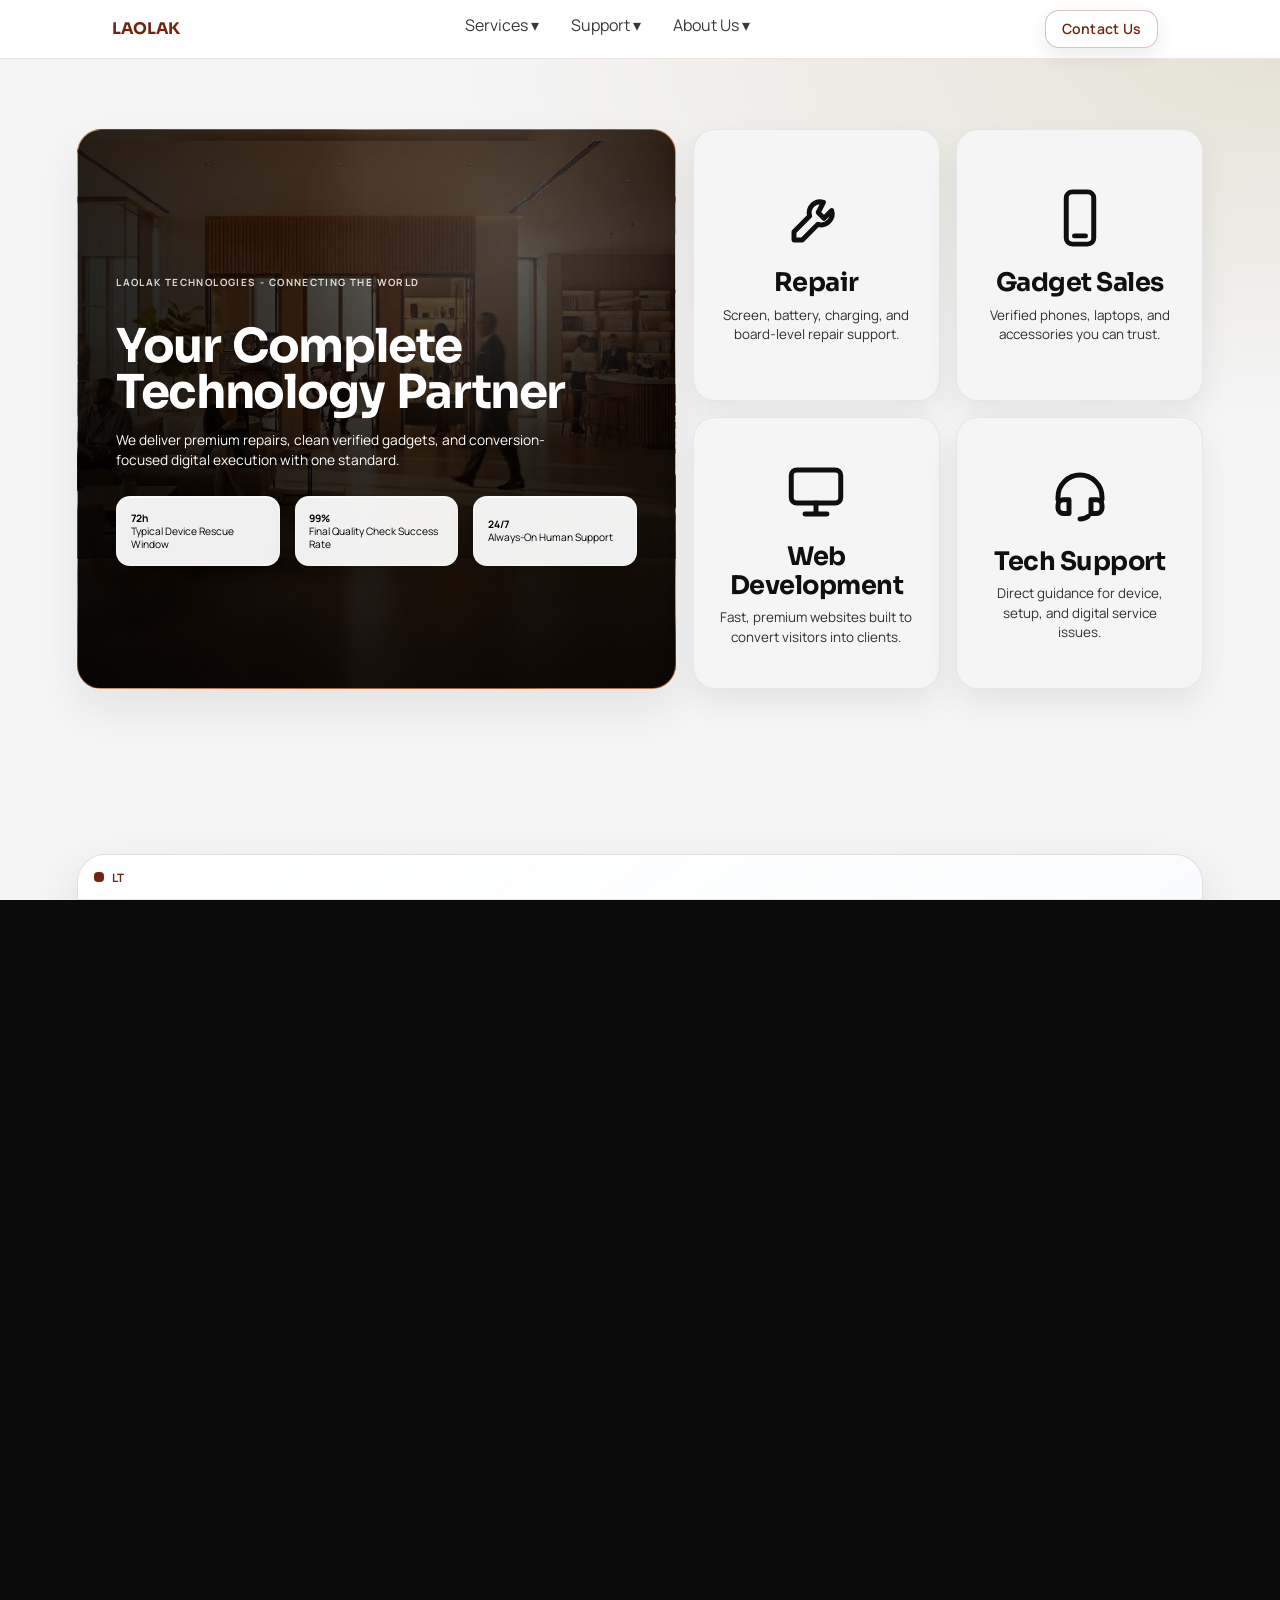
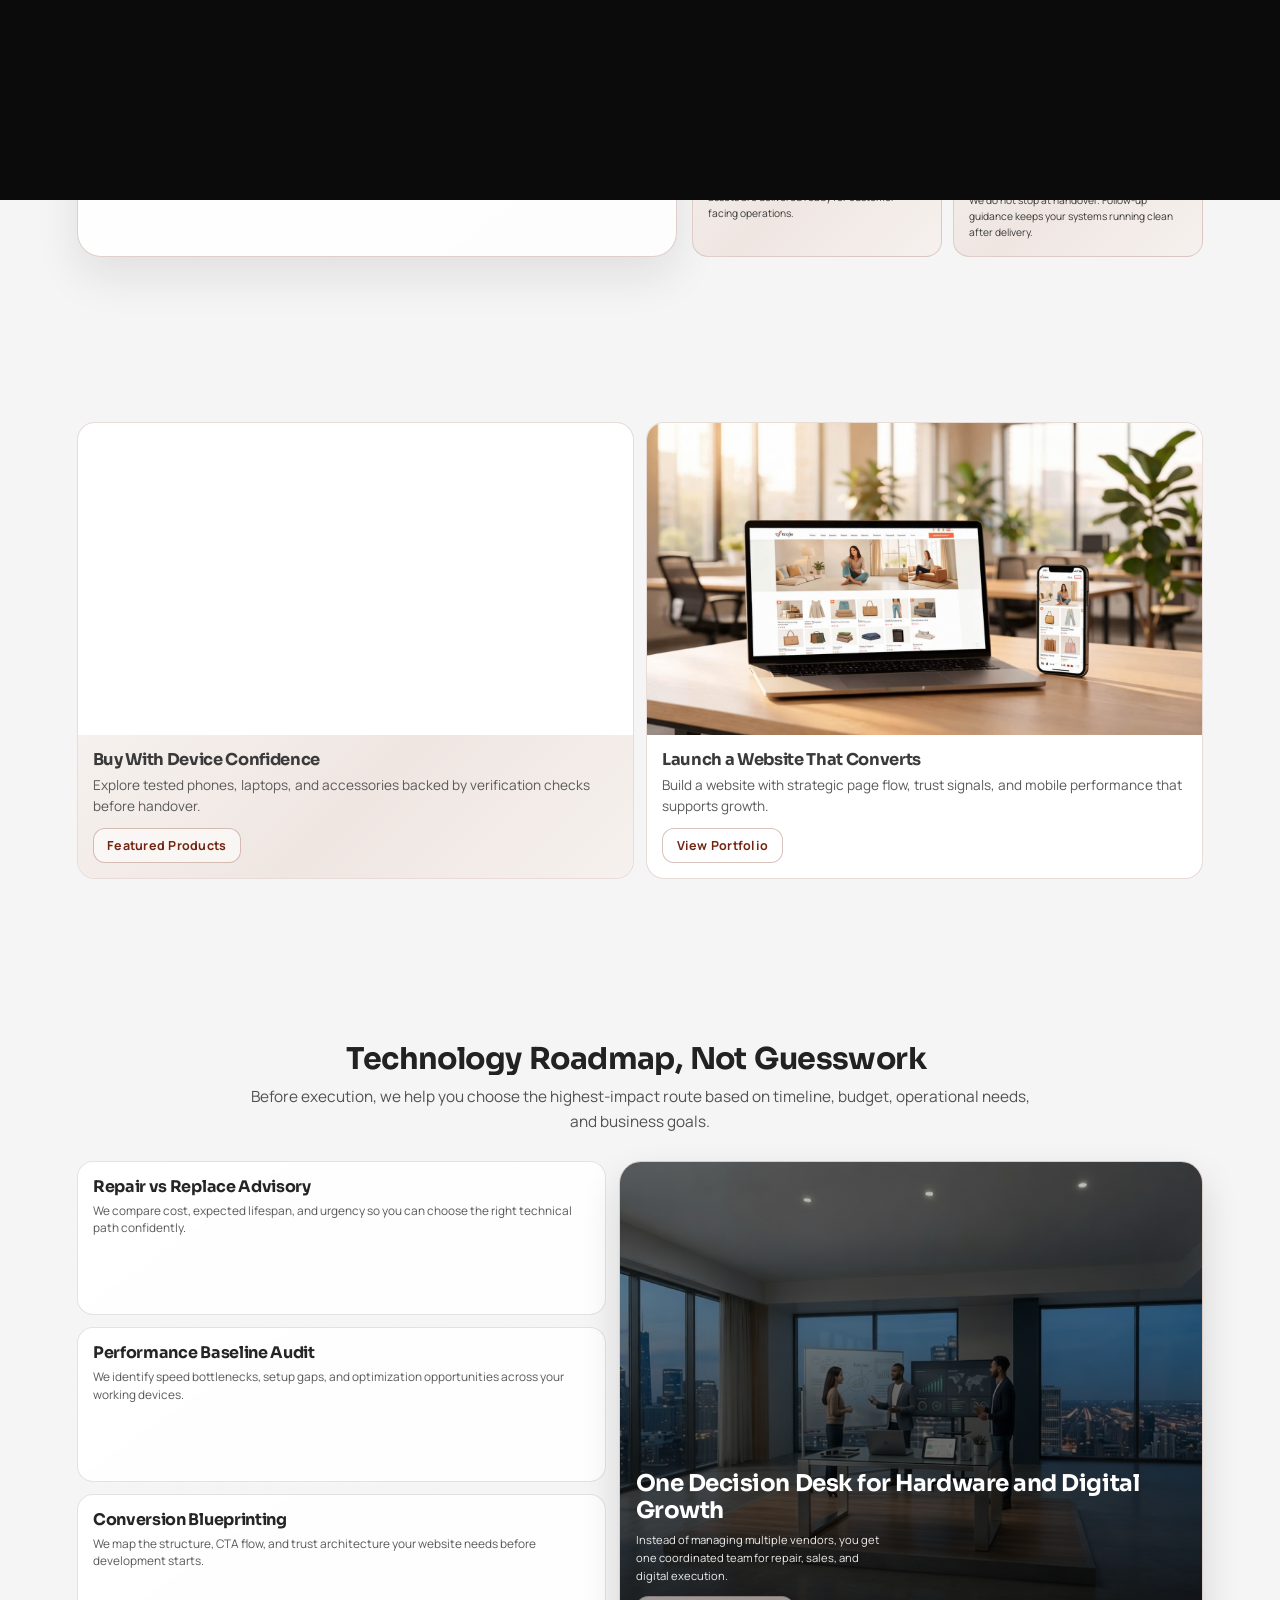
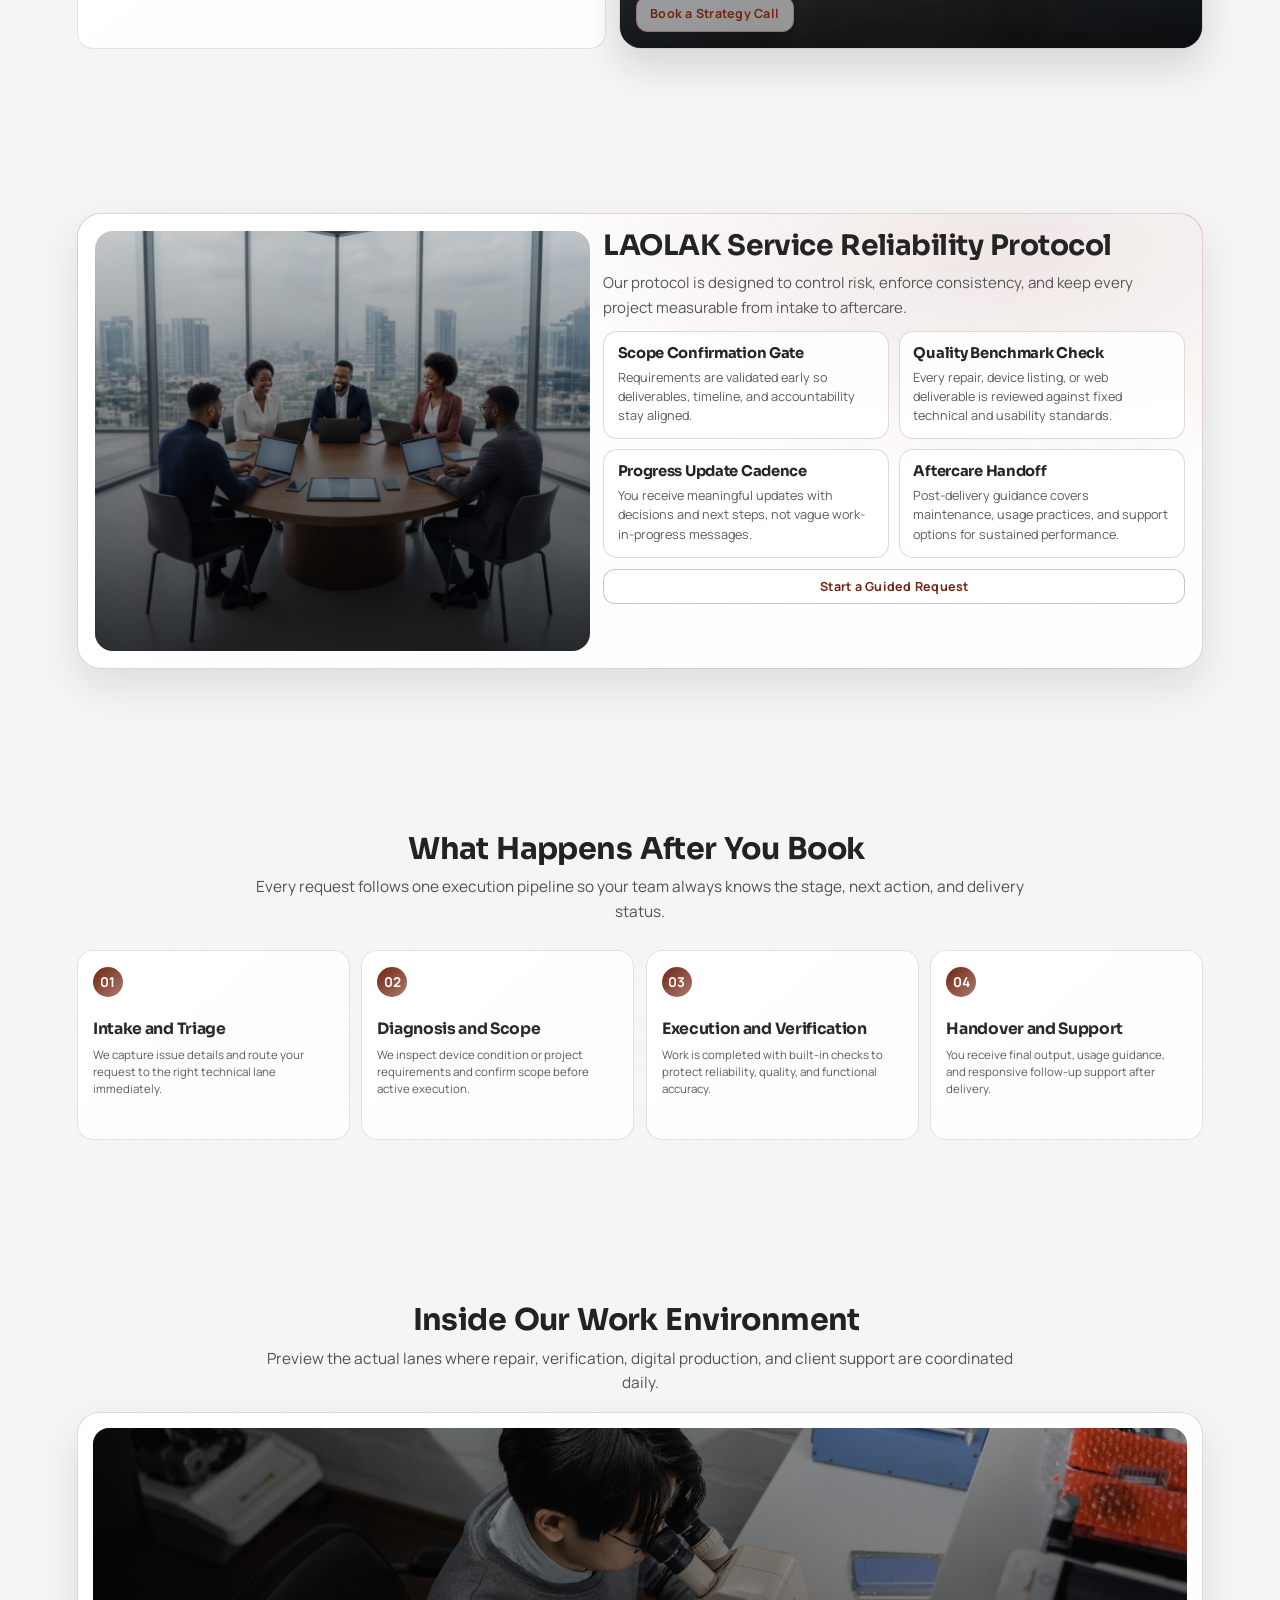
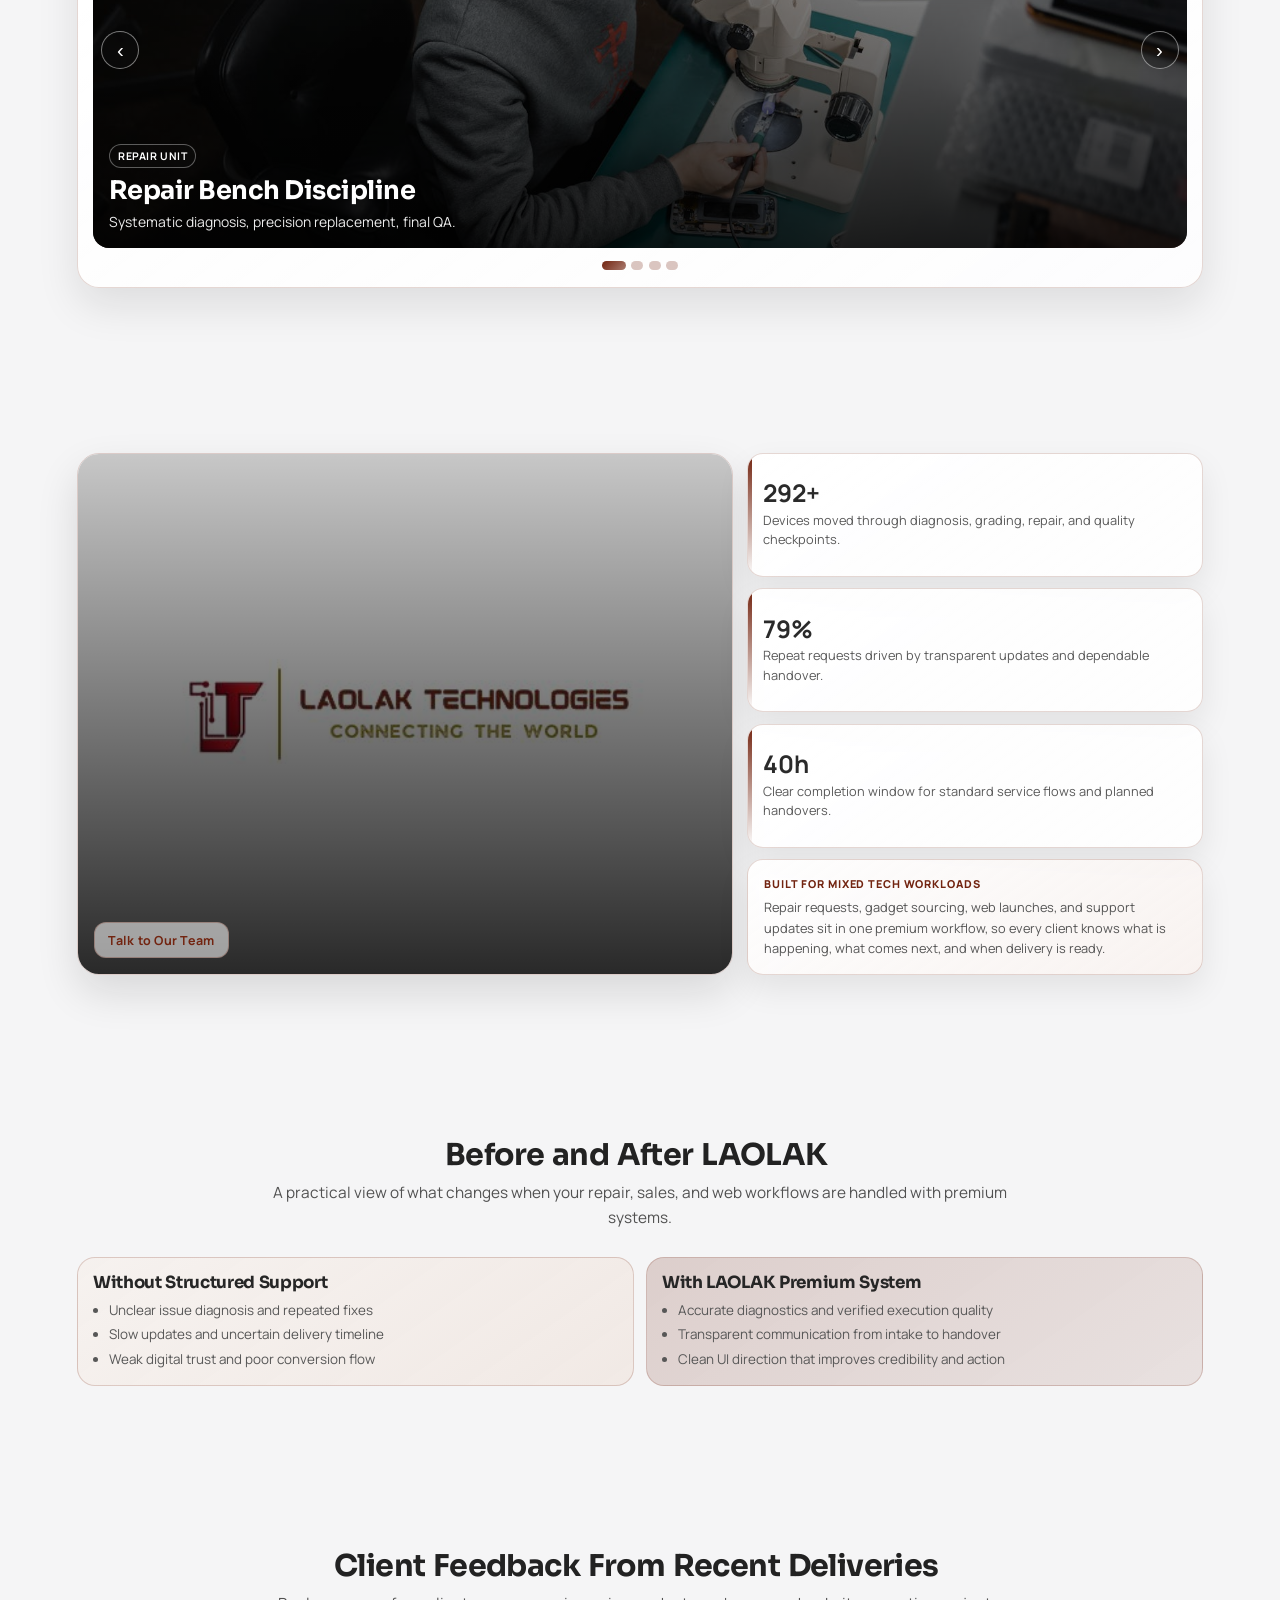
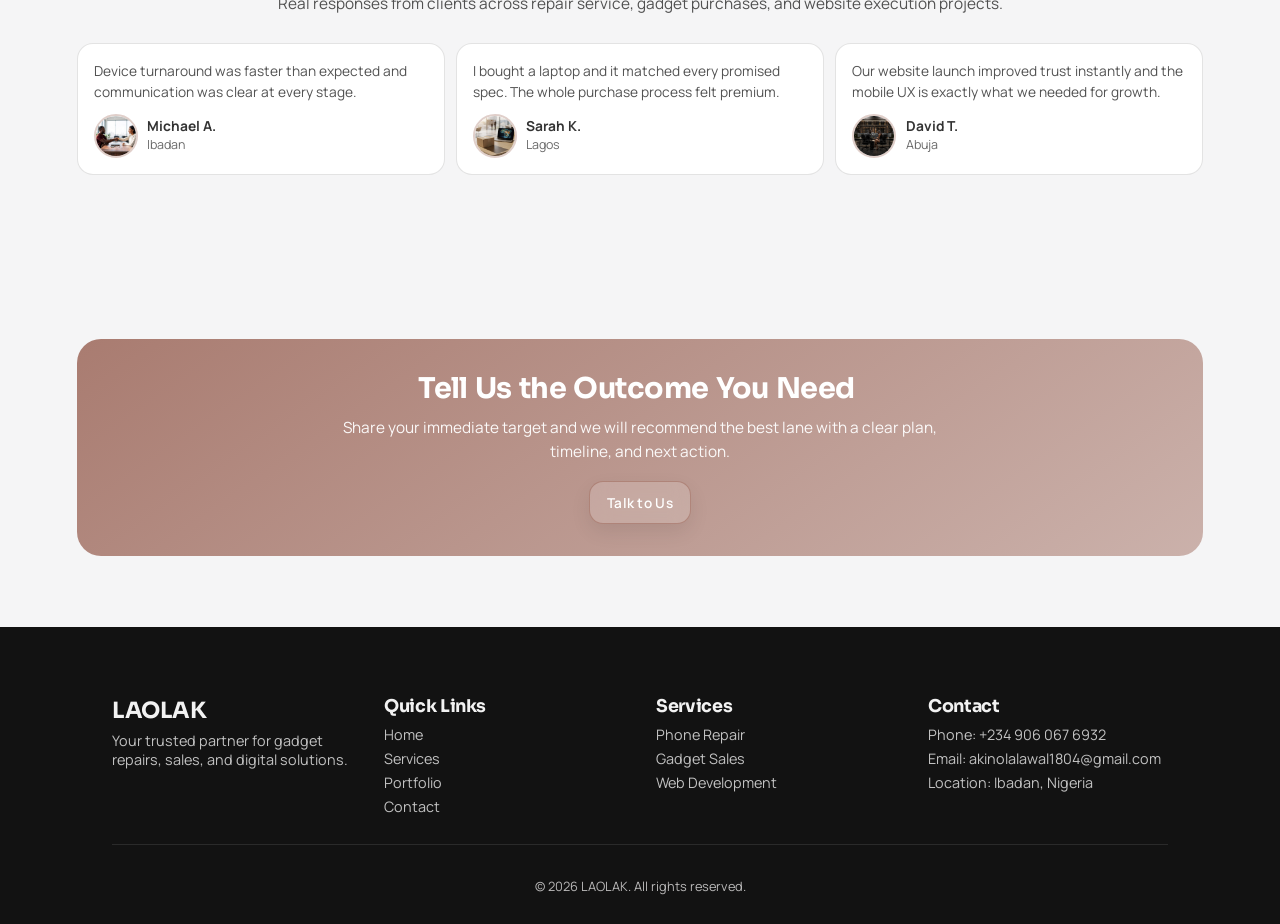
==== commit 810cb682: "code updated" ====
--- a/index.html
+++ b/index.html
@@ -40,7 +40,7 @@
 
     <div class="loader">
       <div class="loader-content">
-        <h1>LAOLAK</h1>
+        <span class="brand-name">LAOLAK</span>
 
         <div class="loader-line"></div>
       </div>
@@ -112,197 +112,168 @@
       </div>
     </header>
 
-    <!-- ================= HERO ================= -->
-    <section class="hero premium-hover parallax-section">
-      <div class="hero-glow glow-1"></div>
-      <div class="hero-glow glow-2"></div>
-      <div class="container hero-content">
-        <div class="hero-text fade-up">
-          <h1 class="reveal-text">Your Complete Tech Solutions</h1>
-          <p>REPAIRS • GADGET SALES • WEB DEVELOPMENT</p>
-          <div class="hero-buttons">
-            <a href="contact.html" class="btn-primary magnetic-btn">
-              Book a Service
+    <main class="hx-main">
+      <section class="hx-hero section" aria-labelledby="home-service-heading">
+        <div class="container hx-hero-grid">
+          <article
+            class="hx-hero-copy hx-hero-image-card fade-up"
+            style="background-image: url('images/homepage hero.jpg')"
+          >
+            <div class="hx-hero-copy-inner">
+              <p class="hx-eyebrow">
+                LAOLAK Technologies - connecting the world
+              </p>
+              <h1 class="reveal-text" id="home-service-heading">
+                Your Complete Technology Partner
+              </h1>
+              <p class="hx-lead">
+                We deliver premium repairs, clean verified gadgets, and
+                conversion-focused digital execution with one standard.
+              </p>
+              <div class="hx-stat-grid">
+                <div class="hx-stat">
+                  <strong>
+                    <span class="counter" data-target="72" data-suffix="h"
+                      >0h</span
+                    >
+                  </strong>
+                  <span>Typical Device Rescue Window</span>
+                </div>
+                <div class="hx-stat">
+                  <strong>
+                    <span class="counter" data-target="99" data-suffix="%"
+                      >0%</span
+                    >
+                  </strong>
+                  <span>Final Quality Check Success Rate</span>
+                </div>
+                <div class="hx-stat">
+                  <strong>
+                    <span class="counter" data-target="24" data-suffix="/7"
+                      >0/7</span
+                    >
+                  </strong>
+                  <span>Always-On Human Support</span>
+                </div>
+              </div>
+            </div>
+          </article>
+
+          <div
+            class="hx-hero-service-grid fade-up"
+            aria-label="LAOLAK service options"
+          >
+            <a href="repair.html" class="hx-service-option">
+              <span class="hx-service-option-icon" aria-hidden="true">
+                <svg viewBox="0 0 24 24" role="img">
+                  <path
+                    d="M14.7 6.3a4 4 0 0 0-5 5L4 17v3h3l5.7-5.7a4 4 0 0 0 5-5l-2.8 2.8-2.1-2.1z"
+                  />
+                </svg>
+              </span>
+              <h3>Repair</h3>
+              <p>Screen, battery, charging, and board-level repair support.</p>
             </a>
-            <a href="#services" class="btn-secondary magnetic-btn">
-              View Services
+
+            <a href="gadget-sales.html" class="hx-service-option">
+              <span class="hx-service-option-icon" aria-hidden="true">
+                <svg viewBox="0 0 24 24" role="img">
+                  <rect x="7" y="2.5" width="10" height="19" rx="2.2" />
+                  <path d="M10 18.5h4" />
+                </svg>
+              </span>
+              <h3>Gadget Sales</h3>
+              <p>Verified phones, laptops, and accessories you can trust.</p>
             </a>
-          </div>
-        </div>
-      </div>
-    </section>
-
-    <!-- ===================== -->
-    <!-- TRUST SECTION -->
-    <!-- ===================== -->
-    <section class="trust">
-      <div class="container trust-container">
-        <div class="trust-item">
-          <span class="icon">👨‍🔧</span>
-          <p>Experienced Technicians</p>
-        </div>
-        <div class="trust-item">
-          <span class="icon">⏱️</span>
-          <p>Fast Turnaround</p>
-        </div>
-        <div class="trust-item">
-          <span class="icon">🛡️</span>
-          <p>Quality Parts</p>
-        </div>
-        <div class="trust-item">
-          <span class="icon">❤️</span>
-          <p>Customer Satisfaction</p>
-        </div>
-      </div>
-    </section>
-
-    <main class="hx-main">
-      <section class="hx-hero section">
-        <div class="container hx-hero-grid">
-          <div class="hx-hero-copy fade-up">
-            <p class="hx-eyebrow">LAOLAK Technologies</p>
-            <h1 class="reveal-text">Premium Tech Care and Digital Delivery</h1>
-            <p class="hx-lead">
-              We repair critical devices, source verified gadgets, and build
-              modern web experiences that help businesses grow with confidence.
-            </p>
-            <div class="hx-hero-actions">
-              <a href="contact.html" class="btn-primary magnetic-btn">
-                Book a Service
-              </a>
-              <a href="#services" class="btn-secondary magnetic-btn">
-                Explore Services
-              </a>
-            </div>
-            <div class="hx-stat-grid">
-              <div class="hx-stat">
-                <strong>
-                  <span class="counter" data-target="72" data-suffix="h">0h</span>
-                </strong>
-                <span>Standard Repair Turnaround</span>
-              </div>
-              <div class="hx-stat">
-                <strong>
-                  <span class="counter" data-target="99" data-suffix="%">0%</span>
-                </strong>
-                <span>Final Diagnostic Pass Rate</span>
-              </div>
-              <div class="hx-stat">
-                <strong>
-                  <span class="counter" data-target="24" data-suffix="/7">0/7</span>
-                </strong>
-                <span>Support Availability Window</span>
-              </div>
-            </div>
-          </div>
-
-          <div class="hx-hero-media fade-up">
-            <article class="hx-media-card hx-media-main">
-              <div
-                class="hx-media-bg"
-                style="
-                  background-image: url(&quot;images/homepage hero.jpg&quot;);
-                "
-              ></div>
-              <div class="hx-media-label">
-                <strong>Engineering-Level Device Care</strong>
-                <span>Diagnostics, parts quality, and precision assembly.</span>
-              </div>
-            </article>
-
-            <article class="hx-media-card hx-media-half">
-              <div
-                class="hx-media-bg"
-                style="
-                  background-image: url(&quot;images/phone featured.png&quot;);
-                "
-              ></div>
-              <div class="hx-media-label">
-                <strong>Verified Gadgets</strong>
-                <span>Phones and laptops you can trust.</span>
-              </div>
-            </article>
-
-            <article class="hx-media-card hx-media-half">
-              <div
-                class="hx-media-bg"
-                style="background-image: url(&quot;images/web dev 2.png&quot;)"
-              ></div>
-              <div class="hx-media-label">
-                <strong>Digital Growth</strong>
-                <span>Fast, responsive, conversion-focused websites.</span>
-              </div>
-            </article>
+
+            <a href="web.html" class="hx-service-option">
+              <span class="hx-service-option-icon" aria-hidden="true">
+                <svg viewBox="0 0 24 24" role="img">
+                  <rect x="3" y="4" width="18" height="12" rx="2" />
+                  <path d="M8 20h8M12 16v4" />
+                </svg>
+              </span>
+              <h3>Web Development</h3>
+              <p>
+                Fast, premium websites built to convert visitors into clients.
+              </p>
+            </a>
+
+            <a href="techsupport.html" class="hx-service-option">
+              <span class="hx-service-option-icon" aria-hidden="true">
+                <svg viewBox="0 0 24 24" role="img">
+                  <path d="M4 13v-1a8 8 0 0 1 16 0v1" />
+                  <path d="M6 13h2v5H6a2 2 0 0 1-2-2v-1a2 2 0 0 1 2-2z" />
+                  <path d="M18 13h-2v5h2a2 2 0 0 0 2-2v-1a2 2 0 0 0-2-2z" />
+                  <path d="M15 19c-.8.7-1.8 1-3 1" />
+                </svg>
+              </span>
+              <h3>Tech Support</h3>
+              <p>
+                Direct guidance for device, setup, and digital service issues.
+              </p>
+            </a>
           </div>
         </div>
       </section>
 
       <section id="services" class="hx-services section">
         <div class="container">
-          <div class="hx-heading fade-up">
-            <h2 class="reveal-text">Choose Your Service Lane</h2>
-            <p>
-              Select the lane that matches your immediate goal. Each service has
-              its own workflow, technical ownership, and clear delivery outcome.
-            </p>
-          </div>
-          <div class="hx-service-shell">
-            <div class="hx-service-grid">
-              <a href="repair.html" class="hx-service-card fade-up">
-                <div
-                  class="hx-service-bg"
-                  style="background-image: url(images/repair.png)"
-                ></div>
-                <div class="hx-service-content">
-                  <h3>Phone Repair</h3>
-                  <p>
-                    Board-level diagnosis, quality replacement, and complete
-                    post-repair testing.
-                  </p>
-                </div>
-              </a>
-
-              <a href="gadget-sales.html" class="hx-service-card fade-up">
-                <div
-                  class="hx-service-bg"
-                  style="background-image: url(images/sales\ 2.png)"
-                ></div>
-                <div class="hx-service-content">
-                  <h3>Gadget Sales</h3>
-                  <p>
-                    Inspected phones and laptops with transparent condition and
-                    verified specifications.
-                  </p>
-                </div>
-              </a>
-
-              <a href="web.html" class="hx-service-card fade-up">
-                <div
-                  class="hx-service-bg"
-                  style="background-image: url(images/web\ dev\ 2.png)"
-                ></div>
-                <div class="hx-service-content">
-                  <h3>Web Development</h3>
-                  <p>
-                    Business websites with fast performance, clear structure,
-                    and mobile-first UX.
-                  </p>
-                </div>
-              </a>
-
-              <a href="techsupport.html" class="hx-service-card fade-up">
-                <div
-                  class="hx-service-bg"
-                  style="background-image: url(images/tech\ support.jpg)"
-                ></div>
-                <div class="hx-service-content">
-                  <h3>Tech Support</h3>
-                  <p>
-                    Guided troubleshooting, setup assistance, and performance
-                    recovery for daily operations.
-                  </p>
-                </div>
-              </a>
+          <div class="hx-service-showcase fade-up">
+            <div class="hx-service-topbar">
+              <div class="hx-service-brandline">
+                <span class="hx-brand-dot"></span>
+                <strong>LT</strong>
+              </div>
+            </div>
+
+            <div class="hx-service-head">
+              <h2 class="reveal-text">TechSolutions Pro</h2>
+              <p>Repairs | Sales | Development</p>
+            </div>
+
+            <div class="hx-service-shell">
+              <div class="hx-service-grid">
+                <a href="repair.html" class="hx-service-card fade-up">
+                  <div
+                    class="hx-service-bg"
+                    style="background-image: url(images/repair.png)"
+                  ></div>
+                  <div class="hx-service-content">
+                    <div class="hx-service-title-row">
+                      <h3>Repair Station</h3>
+                    </div>
+                  </div>
+                </a>
+
+                <a href="gadget-sales.html" class="hx-service-card fade-up">
+                  <div
+                    class="hx-service-bg"
+                    style="
+                      background-image: url(&quot;images/sales 2.png&quot;);
+                    "
+                  ></div>
+                  <div class="hx-service-content">
+                    <div class="hx-service-title-row">
+                      <h3>Product Showcase</h3>
+                    </div>
+                  </div>
+                </a>
+
+                <a href="web.html" class="hx-service-card fade-up">
+                  <div
+                    class="hx-service-bg"
+                    style="
+                      background-image: url(&quot;images/web dev 2.png&quot;);
+                    "
+                  ></div>
+                  <div class="hx-service-content">
+                    <div class="hx-service-title-row">
+                      <h3>Web Development</h3>
+                    </div>
+                  </div>
+                </a>
+              </div>
             </div>
           </div>
         </div>
@@ -313,7 +284,9 @@
           <div class="hx-why-layout">
             <article class="hx-why-hero fade-up">
               <p class="hx-eyebrow">Reliability Framework</p>
-              <h2 class="reveal-text">Why Businesses Keep Returning to LAOLAK</h2>
+              <h2 class="reveal-text">
+                Why Businesses Keep Returning to LAOLAK
+              </h2>
               <p>
                 We are built for repeat trust. Every engagement combines clear
                 diagnostics, communication discipline, and delivery standards
@@ -325,8 +298,8 @@
                 <span class="hx-why-chip">01</span>
                 <h3>Precision Diagnostics</h3>
                 <p>
-                  Root-cause analysis and verification tests reduce repeat issues
-                  and protect long-term device stability.
+                  Root-cause analysis and verification tests reduce repeat
+                  issues and protect long-term device stability.
                 </p>
               </article>
               <article class="hx-why-card fade-up">
@@ -365,10 +338,10 @@
               <div
                 class="hx-panel-media"
                 style="
-                  background-image: url(&quot;images/laptop featured.jpg&quot;);
+                  background-image: url(&quot;images/phone featured.png&quot;);
                 "
               ></div>
-              <div class="hx-panel-copy">
+              <div class="hx-panel-copy panel-copy-1">
                 <h3>Buy With Device Confidence</h3>
                 <p>
                   Explore tested phones, laptops, and accessories backed by
@@ -384,9 +357,7 @@
             <article class="hx-panel fade-up">
               <div
                 class="hx-panel-media"
-                style="
-                  background-image: url(&quot;images/accessories featured.png&quot;);
-                "
+                style="background-image: url(images/e-commerce1.jpg)"
               ></div>
               <div class="hx-panel-copy">
                 <h3>Launch a Website That Converts</h3>
@@ -441,7 +412,7 @@
             <article class="hx-strategy-hero fade-up">
               <div
                 class="hx-strategy-hero-bg"
-                style="background-image: url(&quot;images/web dev 2.png&quot;)"
+                style="background-image: url(images/technologyroadmap.jpeg)"
               ></div>
               <div class="hx-strategy-hero-copy">
                 <h3>One Decision Desk for Hardware and Digital Growth</h3>
@@ -464,7 +435,7 @@
             <div
               class="hx-protocol-media"
               style="
-                background-image: url(&quot;images/customer satisfaction.JPG&quot;);
+                background-image: url(images/servicereliabilityprotocol.jpeg);
               "
             ></div>
             <div class="hx-protocol-content">
@@ -491,8 +462,8 @@
                 <article class="hx-protocol-point fade-up">
                   <h3>Progress Update Cadence</h3>
                   <p>
-                    You receive meaningful updates with decisions and next steps,
-                    not vague work-in-progress messages.
+                    You receive meaningful updates with decisions and next
+                    steps, not vague work-in-progress messages.
                   </p>
                 </article>
                 <article class="hx-protocol-point fade-up">
@@ -567,14 +538,20 @@
             </p>
           </div>
           <div class="hx-slider-shell fade-up" data-hx-slider>
-            <button class="hx-slide-nav prev" type="button" aria-label="Previous slide">
+            <button
+              class="hx-slide-nav prev"
+              type="button"
+              aria-label="Previous slide"
+            >
               ‹
             </button>
             <div class="hx-slide-track">
               <article class="hx-slide active">
                 <div
                   class="hx-slide-bg"
-                  style="background-image: url(&quot;images/cts.png&quot;)"
+                  style="
+                    background-image: url(&quot;images/slider-repair-bench-discipline.jpg&quot;);
+                  "
                 ></div>
                 <div class="hx-slide-overlay">
                   <span>Repair Unit</span>
@@ -586,33 +563,37 @@
                 <div
                   class="hx-slide-bg"
                   style="
-                    background-image: url(&quot;images/2026_05_01_07_31_IMG_4615.PNG&quot;);
+                    background-image: url(&quot;images/slider-inventory-verification-desk.jpg&quot;);
                   "
                 ></div>
                 <div class="hx-slide-overlay">
                   <span>Sales Unit</span>
                   <h3>Inventory Verification Desk</h3>
-                  <p>Device inspection, spec confirmation, listing integrity.</p>
+                  <p>
+                    Device inspection, spec confirmation, listing integrity.
+                  </p>
                 </div>
               </article>
               <article class="hx-slide">
                 <div
                   class="hx-slide-bg"
                   style="
-                    background-image: url(&quot;images/fast and efficient.jpg&quot;);
+                    background-image: url(&quot;images/slider-digital-build-studio.jpg&quot;);
                   "
                 ></div>
                 <div class="hx-slide-overlay">
                   <span>Web Unit</span>
                   <h3>Digital Build Studio</h3>
-                  <p>Interface architecture focused on action and credibility.</p>
+                  <p>
+                    Interface architecture focused on action and credibility.
+                  </p>
                 </div>
               </article>
               <article class="hx-slide">
                 <div
                   class="hx-slide-bg"
                   style="
-                    background-image: url(&quot;images/customer satisfaction.JPG&quot;);
+                    background-image: url(&quot;images/slider-support-escalation-unit.jpg&quot;);
                   "
                 ></div>
                 <div class="hx-slide-overlay">
@@ -622,191 +603,101 @@
                 </div>
               </article>
             </div>
-            <button class="hx-slide-nav next" type="button" aria-label="Next slide">
+            <button
+              class="hx-slide-nav next"
+              type="button"
+              aria-label="Next slide"
+            >
               ›
             </button>
             <div class="hx-slide-dots" aria-label="Slider pagination">
-              <button class="hx-slide-dot active" type="button" data-slide-index="0" aria-label="Go to slide 1"></button>
-              <button class="hx-slide-dot" type="button" data-slide-index="1" aria-label="Go to slide 2"></button>
-              <button class="hx-slide-dot" type="button" data-slide-index="2" aria-label="Go to slide 3"></button>
-              <button class="hx-slide-dot" type="button" data-slide-index="3" aria-label="Go to slide 4"></button>
-            </div>
-          </div>
-        </div>
-      </section>
-
-      <section class="hx-command section">
-        <div class="container">
-          <div class="hx-command-shell fade-up">
-            <div class="hx-command-head">
-              <h2 class="reveal-text">Live Operations Snapshot</h2>
-              <p>
-                Real-time service coordination across repair jobs, gadget
-                requests, and web projects with measurable performance signals.
-              </p>
-            </div>
-            <div class="hx-command-layout">
-              <article class="hx-command-main fade-up">
-                <h3>Central Workflow Control</h3>
-                <p>
-                  We manage each request through one control flow so teams see
-                  status, dependencies, and next actions clearly.
-                </p>
-                <ul>
-                  <li>Single queue visibility across services</li>
-                  <li>Action-based progress reporting</li>
-                  <li>Fewer blockers between decision and delivery</li>
-                </ul>
-                <a href="contact.html" class="hx-panel-btn magnetic-btn">
-                  Activate My Request
-                </a>
-              </article>
-              <div class="hx-command-stack">
-                <article class="hx-command-unit fade-up">
-                  <span>Response</span>
-                  <strong>
-                    <span
-                      class="counter"
-                      data-target="15"
-                      data-prefix="Under "
-                      data-suffix=" mins"
-                    >
-                      Under 0 mins
-                    </span>
-                  </strong>
-                  <p>Average first-contact acknowledgment time.</p>
-                </article>
-                <article class="hx-command-unit fade-up">
-                  <span>Quality Gate</span>
-                  <strong>
-                    <span class="counter" data-target="3" data-suffix="-Layer Check">
-                      0-Layer Check
-                    </span>
-                  </strong>
-                  <p>Intake, execution, and final verification control.</p>
-                </article>
-                <article class="hx-command-unit fade-up">
-                  <span>Delivery Focus</span>
-                  <strong>
-                    <span
-                      class="counter"
-                      data-target="98"
-                      data-suffix="% On-Spec"
-                    >
-                      0% On-Spec
-                    </span>
-                  </strong>
-                  <p>Outputs delivered within agreed technical scope.</p>
-                </article>
-              </div>
-            </div>
-          </div>
-        </div>
-      </section>
-
-      <section class="hx-trust-cloud section">
-        <div class="container">
-          <div class="hx-heading fade-up">
-            <h2 class="reveal-text">Sectors We Currently Support</h2>
-            <p>
-              From retail operators to startup teams, we support mixed hardware
-              and digital workloads with consistent service standards.
-            </p>
-          </div>
-          <div class="hx-cloud-row fade-up">
-            <span>Retail Teams</span>
-            <span>Creative Agencies</span>
-            <span>Service Businesses</span>
-            <span>Founder-Led Startups</span>
-            <span>Education Brands</span>
-            <span>SME Operations</span>
-          </div>
-          <div class="hx-cloud-metrics">
-            <article class="hx-cloud-metric fade-up">
-              <strong>
-                <span class="counter" data-target="320" data-suffix="+">0+</span>
-              </strong>
-              <p>Devices handled through structured quality checkpoints.</p>
-            </article>
-            <article class="hx-cloud-metric fade-up">
-              <strong>
-                <span class="counter" data-target="95" data-suffix="%">0%</span>
-              </strong>
-              <p>Returning clients and referral-driven repeat requests.</p>
-            </article>
-            <article class="hx-cloud-metric fade-up">
-              <strong>
-                <span class="counter" data-target="48" data-suffix="h">0h</span>
-              </strong>
-              <p>Typical completion window for standard service flows.</p>
-            </article>
-          </div>
-        </div>
-      </section>
-
-      <section class="hx-atelier section">
-        <div class="container">
-          <div class="hx-heading fade-up">
-            <h2 class="reveal-text">Quality in Action Gallery</h2>
-            <p>
-              A visual look at how we combine hardware reliability, service
-              pace, and digital product quality in practical execution.
-            </p>
-          </div>
-          <div class="hx-atelier-layout">
+              <button
+                class="hx-slide-dot active"
+                type="button"
+                data-slide-index="0"
+                aria-label="Go to slide 1"
+              ></button>
+              <button
+                class="hx-slide-dot"
+                type="button"
+                data-slide-index="1"
+                aria-label="Go to slide 2"
+              ></button>
+              <button
+                class="hx-slide-dot"
+                type="button"
+                data-slide-index="2"
+                aria-label="Go to slide 3"
+              ></button>
+              <button
+                class="hx-slide-dot"
+                type="button"
+                data-slide-index="3"
+                aria-label="Go to slide 4"
+              ></button>
+            </div>
+          </div>
+        </div>
+      </section>
+
+      <section class="hx-atelier hx-sector-suite section">
+        <div class="container">
+          <div class="hx-sector-layout">
             <article class="hx-atelier-hero fade-up">
               <div
                 class="hx-atelier-hero-bg"
-                style="background-image: url(&quot;images/gem.jpg&quot;)"
+                style="background-image: url(images/2.jpg)"
               ></div>
               <div class="hx-atelier-hero-copy">
-                <span>Featured Lane</span>
-                <h3>Where Service Craft Meets Business Outcome</h3>
-                <p>
-                  One coordinated team handling device care, verified sales, and
-                  customer-facing digital delivery standards.
-                </p>
                 <a href="contact.html" class="hx-panel-btn magnetic-btn">
                   Talk to Our Team
                 </a>
               </div>
             </article>
-            <div class="hx-atelier-stack">
-              <article class="hx-atelier-card fade-up">
-                <div
-                  class="hx-atelier-card-img"
-                  style="background-image: url(&quot;images/tested device.png&quot;)"
-                ></div>
-                <div class="hx-atelier-card-copy">
-                  <h3>Verified Inventory</h3>
-                  <p>Every listed device is checked before recommendation.</p>
-                </div>
-              </article>
-              <article class="hx-atelier-card fade-up">
-                <div
-                  class="hx-atelier-card-img"
-                  style="
-                    background-image: url(&quot;images/swift delivery.jpg&quot;);
-                  "
-                ></div>
-                <div class="hx-atelier-card-copy">
-                  <h3>Faster Turnaround</h3>
-                  <p>Execution cadence designed to reduce downtime pressure.</p>
-                </div>
-              </article>
-              <article class="hx-atelier-card fade-up">
-                <div
-                  class="hx-atelier-card-img"
-                  style="
-                    background-image: url(&quot;images/fast and efficient.jpg&quot;);
-                  "
-                ></div>
-                <div class="hx-atelier-card-copy">
-                  <h3>Conversion Thinking</h3>
+            <div class="hx-sector-insight">
+              <div class="hx-cloud-metrics">
+                <article class="hx-cloud-metric fade-up">
+                  <strong>
+                    <span class="counter" data-target="320" data-suffix="+"
+                      >0+</span
+                    >
+                  </strong>
                   <p>
-                    UX direction aligned with trust, clarity, and conversion.
+                    Devices moved through diagnosis, grading, repair, and
+                    quality checkpoints.
                   </p>
-                </div>
+                </article>
+                <article class="hx-cloud-metric fade-up">
+                  <strong>
+                    <span class="counter" data-target="95" data-suffix="%"
+                      >0%</span
+                    >
+                  </strong>
+                  <p>
+                    Repeat requests driven by transparent updates and dependable
+                    handover.
+                  </p>
+                </article>
+                <article class="hx-cloud-metric fade-up">
+                  <strong>
+                    <span class="counter" data-target="48" data-suffix="h"
+                      >0h</span
+                    >
+                  </strong>
+                  <p>
+                    Clear completion window for standard service flows and
+                    planned handovers.
+                  </p>
+                </article>
+              </div>
+              <article class="hx-sector-note fade-up">
+                <span>Built for mixed tech workloads</span>
+                <p>
+                  Repair requests, gadget sourcing, web launches, and support
+                  updates sit in one premium workflow, so every client knows
+                  what is happening, what comes next, and when delivery is
+                  ready.
+                </p>
               </article>
             </div>
           </div>
@@ -860,6 +751,8 @@
               </p>
               <div class="hx-review-foot">
                 <img
+                  loading="lazy"
+                  decoding="async"
                   src="images/customer satisfaction.JPG"
                   alt="Michael A."
                   class="hx-review-avatar"
@@ -877,6 +770,8 @@
               </p>
               <div class="hx-review-foot">
                 <img
+                  loading="lazy"
+                  decoding="async"
                   src="images/swift delivery.jpg"
                   alt="Sarah K."
                   class="hx-review-avatar"
@@ -894,6 +789,8 @@
               </p>
               <div class="hx-review-foot">
                 <img
+                  loading="lazy"
+                  decoding="async"
                   src="images/tech support.jpg"
                   alt="David T."
                   class="hx-review-avatar"
@@ -920,15 +817,6 @@
               <a href="contact.html" class="btn-primary magnetic-btn">
                 Talk to Us
               </a>
-              <a
-                href="repair.html#repair-form"
-                class="btn-secondary magnetic-btn"
-              >
-                Book Repair
-              </a>
-              <a href="web.html#web-form" class="btn-secondary magnetic-btn">
-                Build Website
-              </a>
             </div>
           </div>
         </div>
@@ -952,7 +840,7 @@
           <!-- LINKS -->
           <div class="footer-links">
             <h5>Quick Links</h5>
-            <a href="#">Home</a>
+            <a href="index.html">Home</a>
             <a href="#services">Services</a>
             <a href="portfolio.html">Portfolio</a>
             <a href="contact.html">Contact</a>
--- a/style.css
+++ b/style.css
@@ -27,12 +27,6 @@
     transform 0.4s ease;
 }
 
-body.page-leave {
-  opacity: 0;
-
-  transform: scale(0.98);
-}
-
 img {
   display: block;
   max-width: 100%;
@@ -81,23 +75,23 @@
   font-size: 3rem;
 }
 h2 {
-  font-size: 2.5rem;
+  font-size: 1.75rem;
 }
 h3 {
-  font-size: 2rem;
+  font-size: 1.7rem;
 }
 h4 {
-  font-size: 1.6rem;
+  font-size: 1.4rem;
 }
 h5 {
-  font-size: 1.2rem;
+  font-size: 1.1rem;
 }
 
 p {
-  font-size: 1rem;
+  font-size: 0.8rem;
 }
 small {
-  font-size: 0.8rem;
+  font-size: 0.6rem;
 }
 
 h1,
@@ -191,14 +185,11 @@
   transition: all 0.3s ease;
 }
 
-.service-card:hover::after,
-.conversion-card:hover::after {
+.service-card:hover::after {
   filter: brightness(1.1);
 }
 
-.header-content > *,
-.hero-content > *,
-.split-content > * {
+.header-content > * {
   min-width: 0;
 }
 
@@ -207,8 +198,7 @@
 }
 
 .parallax-bg,
-.premium-hover,
-.custom-cursor {
+.premium-hover {
   will-change: transform;
 }
 
@@ -223,18 +213,6 @@
   }
 }
 
-@keyframes fadeUp {
-  from {
-    opacity: 0;
-    transform: translateY(30px);
-  }
-
-  to {
-    opacity: 1;
-    transform: translateY(0);
-  }
-}
-
 .fade-up {
   opacity: 0;
   transform: translateY(30px);
@@ -244,19 +222,6 @@
 .fade-up.show {
   opacity: 1;
   transform: translateY(0);
-}
-
-.fade-up:nth-child(1) {
-  animation-delay: 0.1s;
-}
-.fade-up:nth-child(2) {
-  animation-delay: 0.2s;
-}
-.fade-up:nth-child(3) {
-  animation-delay: 0.3s;
-}
-.fade-up:nth-child(4) {
-  animation-delay: 0.4s;
 }
 
 /* ================= LOADER ================= */
@@ -358,8 +323,8 @@
   box-shadow: var(--shadow-medium);
 }
 
-.dark-about .header.scrolled {
-  background: rgba(8, 8, 8, 0.88);
+.about-light .header.scrolled {
+  background: rgba(255, 255, 255, 0.96);
 }
 
 .header-content {
@@ -435,7 +400,7 @@
 
   border-radius: var(--radius-lg);
 
-  background: rgb(170, 124, 112);
+  background: var(--white);
 
   border: 1px solid rgba(255, 255, 255, 0.12);
 
@@ -488,16 +453,15 @@
 
   border-radius: var(--radius-md);
 
-  color: rgba(255, 255, 255, 0.82);
+  color: var(--primary-base);
 
   font-size: 0.84rem;
 
   transition: all 0.35s cubic-bezier(0.22, 0.61, 0.36, 1);
 }
 .dropdown-menu a:hover {
-  background: rgba(255, 255, 255, 0.08);
-
-  color: white;
+  background: var(--primary-base);
+  color: #fff;
 
   transform: translateX(6px);
 }
@@ -566,58 +530,7 @@
   display: flex;
 }
 
-/* ================= PREMIUM HERO ================= */
-
-.hero {
-  position: relative;
-
-  min-height: 100vh;
-  min-height: 100svh;
-  min-height: 100dvh;
-
-  display: flex;
-  align-items: center;
-
-  overflow: hidden;
-
-  background:
-    linear-gradient(rgba(0, 0, 0, 0.72), rgba(0, 0, 0, 0.78)),
-    url("images/homepage\ hero.jpg");
-
-  background-size: cover;
-  background-position: center;
-
-  color: #fff;
-}
-
-/* PARALLAX FEEL */
-
-.hero::before {
-  content: "";
-
-  position: absolute;
-  inset: 0;
-
-  background: radial-gradient(
-    circle at top right,
-    rgba(0, 123, 255, 0.15),
-    transparent 40%
-  );
-
-  pointer-events: none;
-}
-
-/* CONTENT */
-
-.hero-content {
-  position: relative;
-  z-index: 2;
-  flex-wrap: wrap;
-}
-
-.hero-text {
-  max-width: 750px;
-}
+/* ================= SHARED HERO LABELS / BUTTONS ================= */
 
 /* LABEL */
 
@@ -633,32 +546,6 @@
   font-size: 0.9rem;
 
   font-weight: 600;
-}
-
-/* TITLE */
-
-.hero-text h1 {
-  font-size: 4.5rem;
-
-  line-height: 1.05;
-
-  letter-spacing: -3px;
-
-  margin-bottom: 1.5rem;
-}
-
-/* TEXT */
-
-.hero-text p {
-  font-size: 1.1rem;
-
-  line-height: 1.9;
-
-  color: rgba(255, 255, 255, 0.8);
-
-  max-width: 650px;
-
-  margin-bottom: 2.5rem;
 }
 
 /* BUTTONS */
@@ -668,21 +555,6 @@
   gap: 1rem;
 }
 
-/* SECONDARY BUTTON */
-
-.hero .btn-secondary {
-  padding: 0.95rem 2rem;
-  border-color: rgba(255, 255, 255, 0.42);
-  background: rgba(255, 255, 255, 0.08);
-  color: #fff;
-}
-
-.hero .btn-secondary:hover {
-  background: linear-gradient(135deg, var(--primary-base), var(--primary-tint));
-  border-color: transparent;
-}
-
-.hero .btn-primary,
 .repair-hero .btn-primary,
 .sales-hero .btn-primary,
 .web-hero .btn-primary,
@@ -697,7 +569,6 @@
   background: rgba(255, 255, 255, 0.08);
 }
 
-.hero .btn-primary:hover,
 .repair-hero .btn-primary:hover,
 .sales-hero .btn-primary:hover,
 .web-hero .btn-primary:hover,
@@ -712,112 +583,6 @@
   color: #fff;
 }
 
-/* GLOW EFFECTS */
-
-.hero-glow {
-  position: absolute;
-
-  border-radius: 50%;
-
-  filter: blur(100px);
-
-  opacity: 0.35;
-
-  animation: floatGlow 6s ease-in-out infinite;
-}
-
-/* FIRST */
-
-.glow-1 {
-  width: 300px;
-  height: 300px;
-
-  background: var(--primary-base);
-
-  top: 10%;
-  right: -80px;
-}
-
-/* SECOND */
-
-.glow-2 {
-  width: 220px;
-  height: 220px;
-
-  background: #00c2ff;
-
-  bottom: 10%;
-  left: -60px;
-
-  animation-delay: 2s;
-}
-
-/* FLOATING */
-
-@keyframes floatGlow {
-  0% {
-    transform: translateY(0px);
-  }
-
-  50% {
-    transform: translateY(-25px);
-  }
-
-  100% {
-    transform: translateY(0px);
-  }
-}
-
-/* ==================== */
-/* TRUST SECTION STYLES */
-/* =================== */
-
-.trust {
-  padding: 1rem 0;
-  border-bottom: 1px solid var(--grey-tint);
-  background: #fff;
-}
-
-.trust-container {
-  display: flex;
-  justify-content: space-between;
-  flex-wrap: wrap;
-  align-items: center;
-  gap: 1.5rem;
-}
-
-.trust-item {
-  flex: 1;
-  display: flex;
-  align-items: center;
-  justify-content: center;
-  text-align: center;
-  gap: 0.5rem;
-  color: var(--grey-base);
-  transition: var(--transition-base);
-  background: #fff;
-  padding: 0.5rem 1rem;
-  border-radius: var(--radius-xs);
-  min-width: 180px;
-  box-shadow: var(--shadow-light);
-}
-
-.trust-item:hover {
-  transform: translateY(-3px) scale(1.02);
-  color: var(--primary-base);
-}
-
-.trust-item .icon {
-  font-size: 18px;
-  color: var(--primary-base);
-}
-
-.trust-item p {
-  margin: 0;
-  font-size: 0.85rem;
-  color: var(--grey-shade);
-}
-
 /* ===================== */
 /* SERVICES SECTION */
 /* ===================== */
@@ -872,8 +637,7 @@
   margin-top: 0.5rem;
 }
 
-.service-card,
-.conversion-card {
+.service-card {
   position: relative;
   display: block;
   z-index: 1;
@@ -895,8 +659,7 @@
     box-shadow 0.3s ease;
 }
 
-.service-card::after,
-.conversion-card::after {
+.service-card::after {
   content: "";
   position: absolute;
   inset: 0;
@@ -904,14 +667,12 @@
   pointer-events: none;
 }
 
-.service-card:hover,
-.conversion-card:hover {
+.service-card:hover {
   transform: translateY(-6px);
   box-shadow: var(--shadow-heavy);
 }
 
-.service-card:hover .service-bg,
-.conversion-card:hover .conversion-bg {
+.service-card:hover .service-bg {
   transform: scale(var(--card-zoom));
 }
 
@@ -928,16 +689,16 @@
   transition: transform 0.5s ease;
 }
 
-.repair {
-  background-image: url("images/repair.png");
-}
-
-.gadget-sales {
-  background-image: url("images/sales\ 2.png");
-}
-
-.web-development {
-  background-image: url("images/web\ dev\ 2.png");
+.services-grid .service-card:nth-child(1) .service-bg {
+  background-position: center;
+}
+
+.services-grid .service-card:nth-child(2) .service-bg {
+  background-position: center;
+}
+
+.services-grid .service-card:nth-child(3) .service-bg {
+  background-position: center;
 }
 
 .service-content {
@@ -1008,6 +769,22 @@
   transition: transform 0.5s ease;
 }
 
+.why-buy .why-card:nth-child(1) .why-bg {
+  background-position: center;
+}
+
+.why-buy .why-card:nth-child(2) .why-bg {
+  background-position: center;
+}
+
+.why-buy .why-card:nth-child(3) .why-bg {
+  background-position: center;
+}
+
+.why-buy .why-card:nth-child(4) .why-bg {
+  background-position: center;
+}
+
 .why-card::after {
   content: "";
   position: absolute;
@@ -1057,264 +834,6 @@
   );
 }
 
-/* Homepage compact image layout */
-
-.why-home .why-box {
-  background: linear-gradient(150deg, #f2ebe8, #e8ddd9);
-  border: 1px solid rgba(114, 36, 16, 0.12);
-  border-radius: var(--radius-xl);
-  padding: clamp(0.9rem, 1.9vw, 1.35rem);
-  box-shadow: var(--shadow-light);
-}
-
-.why-home .why-showcase {
-  display: grid;
-  grid-template-columns: minmax(230px, 0.64fr) minmax(0, 1fr);
-  gap: clamp(0.75rem, 1.6vw, 1rem);
-  align-items: stretch;
-}
-
-.why-home .why-hero-text-card {
-  position: relative;
-  min-height: 258px;
-  border-radius: var(--radius-lg);
-  padding: 1.1rem 0.95rem;
-  background: linear-gradient(
-    145deg,
-    rgba(255, 255, 255, 0.82),
-    rgba(255, 255, 255, 0.5)
-  );
-  border: 1px solid rgba(255, 255, 255, 0.68);
-  box-shadow: var(--shadow-medium);
-  display: flex;
-  flex-direction: column;
-  justify-content: center;
-  gap: 0.65rem;
-  overflow: hidden;
-}
-
-/* .why-home .why-hero-text-card::before {
-  content: "";
-  position: absolute;
-  width: 150px;
-  height: 150px;
-  top: -70px;
-  right: -40px;
-  border-radius: 50%;
-} */
-
-.why-home .why-hero-label {
-  margin: 0;
-  font-size: 0.62rem;
-  letter-spacing: 0.12em;
-  text-transform: uppercase;
-  color: #5d4c46;
-  font-weight: 700;
-}
-
-.why-home .why-hero-text-card h2 {
-  margin: 0;
-  color: #2d2d2d;
-  font-size: clamp(2rem, 3.4vw, 3rem);
-  line-height: 0.95;
-}
-
-.why-home .why-hero-sub {
-  margin: 0;
-  max-width: 280px;
-  color: #5e5e5e;
-  font-size: 0.86rem;
-  line-height: 1.45;
-}
-
-.why-home .why-right-grid {
-  display: grid;
-  grid-template-columns: repeat(2, minmax(0, 1fr));
-  gap: clamp(0.72rem, 1.3vw, 0.9rem);
-}
-
-.why-home .why-mini-card {
-  flex: none;
-  height: 126px;
-  border-radius: var(--radius-md);
-  border: 1px solid rgba(255, 255, 255, 0.42);
-  overflow: hidden;
-  box-shadow: var(--shadow-light);
-}
-
-.why-home .why-mini-card::after {
-  background: linear-gradient(
-    to top,
-    rgba(0, 0, 0, 0.82),
-    rgba(0, 0, 0, 0.32) 58%,
-    rgba(0, 0, 0, 0.12)
-  );
-}
-
-.why-home .why-mini-card:hover {
-  transform: translateY(-4px);
-  box-shadow: var(--shadow-medium);
-}
-
-.why-home .why-content {
-  left: 0.7rem;
-  right: 0.7rem;
-  bottom: 0.7rem;
-}
-
-.why-home .why-content h5 {
-  margin: 0 0 0.2rem;
-  font-size: clamp(0.74rem, 0.95vw, 0.83rem);
-  color: #fff;
-  line-height: 1.2;
-}
-
-.why-home .why-content p {
-  margin: 0;
-  font-size: clamp(0.64rem, 0.86vw, 0.7rem);
-  line-height: 1.35;
-  color: rgba(255, 255, 255, 0.92);
-}
-
-.why-home .why-slider-dots {
-  display: none;
-  justify-content: center;
-  align-items: center;
-  gap: 0.42rem;
-  grid-column: 1 / -1;
-  margin-top: 0.2rem;
-}
-
-.why-home .why-dot {
-  width: 8px;
-  height: 8px;
-  border: none;
-  border-radius: 999px;
-  padding: 0;
-  background: rgba(58, 58, 58, 0.3);
-  cursor: pointer;
-  transition:
-    width 0.28s ease,
-    background 0.28s ease,
-    transform 0.22s ease;
-}
-
-.why-home .why-dot.active {
-  width: 20px;
-  background: linear-gradient(135deg, var(--primary-base), var(--primary-tint));
-}
-
-.why-home .why-dot:active {
-  transform: scale(0.92);
-}
-
-/* SPLIT CARD WRAPPER */
-
-.split-card {
-  position: relative;
-
-  background: radial-gradient(
-    circle at top left,
-    rgba(170, 124, 112, 0.25),
-    #ffffff
-  );
-  padding: 1.8rem;
-  border-radius: var(--radius-lg);
-  backdrop-filter: blur(6px);
-  box-shadow: var(--shadow-medium);
-  overflow: hidden;
-}
-
-.split-card::before {
-  content: "";
-  position: absolute;
-
-  width: 260px;
-  height: 260px;
-
-  bottom: -70px;
-  right: -70px;
-
-  background: rgba(135, 112, 15, 0.18);
-  filter: blur(100px);
-}
-
-.split-content {
-  display: flex;
-  flex-wrap: wrap;
-  gap: 2rem;
-  align-items: stretch;
-
-  position: relative;
-  z-index: 1;
-}
-
-.featured {
-  flex: 1;
-  display: flex;
-  flex-direction: column;
-  padding-right: 1.5rem;
-  gap: 1rem;
-  border-right: 1px solid var(--grey-tint);
-}
-
-.split-title {
-  text-align: center;
-  margin-bottom: 1rem;
-}
-
-.featured-block {
-  flex: 1;
-  display: flex;
-  flex-direction: column;
-  align-items: center;
-  text-align: center;
-  transition: transform 0.3s ease;
-}
-
-.featured-block:hover {
-  transform: translateY(-4px);
-}
-
-.featured-grid {
-  display: flex;
-  gap: 1rem;
-}
-
-.featured-item {
-  flex: 1;
-  width: 100%;
-}
-
-.featured-image {
-  /* height: 120px; */
-  aspect-ratio: 1 / 1;
-  width: 100%;
-
-  background-size: cover;
-  background-position: center;
-
-  border-radius: var(--radius-sm);
-
-  transition: var(--transition-base);
-}
-
-.featured-image:hover {
-  transform: scale(1.05);
-}
-
-.featured-title {
-  margin: 0.6rem 0 0.2rem;
-  font-weight: 600;
-  font-size: 0.9rem;
-}
-
-.featured-sub {
-  font-size: 0.75rem;
-  color: var(--grey-base);
-  margin-bottom: 0.8rem;
-}
-
 .web-promo {
   flex: 1.2;
   padding-top: 0.5rem;
@@ -1356,110 +875,6 @@
 .step-title {
   color: var(--secondary-base);
   font-weight: 700;
-}
-
-.web-buttons {
-  display: flex;
-  gap: 1rem;
-  justify-content: center;
-  flex-wrap: wrap;
-}
-
-.web-buttons a {
-  font-size: 0.6rem;
-  color: var(--primary-base);
-}
-
-/* ===================== */
-/* REVIEWS SECTION */
-/* ===================== */
-
-.reviews {
-  background: #fff;
-  padding: 3rem 0;
-}
-
-.reviews-grid {
-  display: flex;
-  gap: 1.5rem;
-  margin-top: 2rem;
-}
-
-.review-card {
-  flex: 1;
-
-  background: #fff;
-  padding: 1.5rem;
-
-  border-radius: var(--radius-md);
-
-  border: 1px solid var(--grey-tint);
-
-  box-shadow: var(--shadow-light);
-
-  transition: all 0.3s ease;
-}
-
-.review-card * {
-  transition: all 0.3s ease;
-}
-
-.review-card:hover {
-  background: linear-gradient(
-    135deg,
-    var(--primary-base),
-    var(--primary-shade)
-  );
-  border-color: var(--primary-base);
-
-  transform: translateY(-5px);
-
-  box-shadow: var(--shadow-medium);
-}
-
-.review-card:hover .review-text,
-.review-card:hover .review-user strong,
-.review-card:hover .review-user small {
-  color: #fff;
-}
-
-.review-card:hover .review-stars {
-  color: #fff;
-  opacity: 0.9;
-}
-
-.review-card:hover .user-img {
-  background: rgba(255, 255, 255, 0.3);
-}
-
-.review-stars {
-  color: var(--secondary-base);
-  font-size: 0.9rem;
-  margin-bottom: 0.5rem;
-}
-
-.review-text {
-  font-style: italic;
-  font-size: 0.9rem;
-
-  margin-bottom: 1rem;
-
-  color: var(--grey-shade);
-}
-
-.review-user {
-  display: flex;
-  align-items: center;
-  gap: 0.6rem;
-}
-
-.user-img {
-  width: 35px;
-  height: 35px;
-
-  border-radius: 50%;
-
-  background: var(--grey-tint);
 }
 
 /* ===================== */
@@ -1614,2646 +1029,9 @@
   color: var(--grey-tint);
 }
 
-/* ===================== */
-/* CONTACT PAGE */
-/* ===================== */
-
-.contact-hero {
-  position: relative;
-  min-height: 100vh;
-  min-height: 100svh;
-  min-height: 100dvh;
-  display: flex;
-  align-items: center;
-  text-align: center;
-  overflow: hidden;
-  color: #fff;
-  background:
-    linear-gradient(rgba(8, 8, 8, 0.72), rgba(8, 8, 8, 0.66)),
-    url("images/tech support.jpg");
-  background-size: cover;
-  background-position: center;
-}
-
-.contact-hero::before {
-  content: "";
-  position: absolute;
-  inset: 0;
-  background: radial-gradient(
-    circle at 82% 18%,
-    rgba(255, 255, 255, 0.2),
-    transparent 45%
-  );
-  pointer-events: none;
-}
-
-.contact-hero .container {
-  position: relative;
-  z-index: 2;
-}
-
-.contact-hero h1 {
-  color: #fff;
-  margin-bottom: 0.6rem;
-}
-
-.contact-hero p {
-  color: rgba(255, 255, 255, 0.9);
-  max-width: 640px;
-  margin: 0 auto;
-}
-
-.support-entry {
-  padding-top: 2.2rem;
-}
-
-.support-signin {
-  background: var(--surface-card);
-  border: 1px solid var(--surface-border);
-  border-radius: var(--radius-lg);
-  box-shadow: var(--shadow-light);
-  padding: 1.4rem;
-  margin-bottom: 1.4rem;
-}
-
-.support-eyebrow {
-  margin: 0;
-  text-transform: uppercase;
-  letter-spacing: 0.1em;
-  font-size: 0.74rem;
-  color: var(--primary-base);
-}
-
-.support-entry-actions {
-  display: flex;
-  gap: 0.8rem;
-  flex-wrap: wrap;
-  margin-top: 1rem;
-}
-
-.support-entry-actions .btn-primary {
-  color: var(--primary-base);
-}
-
-.support-entry-actions .btn-secondary {
-  color: var(--secondary-base);
-}
-
-.support-channels {
-  padding-top: 1rem;
-}
-
-.support-channels h2 {
-  margin-bottom: 1rem;
-}
-
-.support-channel-grid {
-  display: grid;
-  grid-template-columns: repeat(4, 1fr);
-  gap: 1rem;
-}
-
-.support-channel-card {
-  background: var(--surface-card);
-  border: 1px solid var(--surface-border);
-  border-radius: var(--radius-lg);
-  padding: 1.1rem;
-  box-shadow: var(--shadow-light);
-}
-
-.support-channel-card p {
-  color: var(--grey-base);
-  margin-bottom: 1rem;
-}
-
-.support-channels .btn-secondary {
-  color: var(--primary-base);
-}
-
-.support-channels .btn-secondary:hover {
-  color: var(--white);
-}
-
-.contact {
-  background: linear-gradient(135deg, #f6f1ee, #efe6e2);
-}
-
-.contact-grid {
-  display: block;
-  width: 100%;
-  align-items: stretch;
-}
-
-/* FORM */
-.contact-form-box {
-  width: 100%;
-  max-width: 1080px;
-  margin: 0 auto;
-  background: linear-gradient(
-    150deg,
-    rgba(255, 255, 255, 0.9),
-    rgba(255, 255, 255, 0.72)
-  );
-  backdrop-filter: blur(12px);
-  padding: 1.7rem;
-  border-radius: var(--radius-md);
-  border: 1px solid rgba(114, 36, 16, 0.2);
-  box-shadow: var(--shadow-medium);
-}
-
-.contact-form-box form {
-  display: grid;
-  grid-template-columns: repeat(2, minmax(0, 1fr));
-  gap: 0.9rem;
-  background: rgba(255, 255, 255, 0.62);
-  border: 1px solid rgba(114, 36, 16, 0.12);
-  border-radius: var(--radius-md);
-  padding: 1.1rem;
-}
-
-.contact-form-box input,
-.contact-form-box select {
-  padding: 0.8rem;
-  border-radius: var(--radius-sm);
-  border: 1px solid var(--grey-tint);
-  font-family: inherit;
-}
-
-.contact-form-box textarea {
-  padding: 0.8rem;
-  border-radius: var(--radius-sm);
-  border: 1px solid var(--grey-tint);
-  font-family: inherit;
-  min-height: 120px;
-  resize: none;
-}
-
-.contact-form-box textarea,
-.contact-form-box button,
-.contact-form-box .form-note {
-  grid-column: 1 / -1;
-}
-
-.contact-form-box button {
-  justify-self: start;
-  color: var(--primary-base);
-}
-
-.contact-form-box input:focus,
-.contact-form-box select:focus,
-.contact-form-box textarea:focus {
-  outline: none;
-  border-color: var(--primary-base);
-}
-
-/* ===================== */
-/* REPAIR PAGE */
-/* ===================== */
-
-.repair-hero {
-  position: relative;
-  min-height: 100vh;
-  min-height: 100svh;
-  min-height: 100dvh;
-  background: url("../images/repair.png") center/cover no-repeat;
-  display: flex;
-  align-items: center;
-  justify-content: center;
-  text-align: center;
-
-  color: #fff;
-}
-
-.repair-hero::after {
-  content: "";
-  position: absolute;
-  inset: 0;
-  background: rgba(0, 0, 0, 0.6);
-}
-
-.repair-hero-overlay {
-  position: absolute;
-  inset: 0;
-
-  background: linear-gradient(rgba(0, 0, 0, 0.4), rgba(0, 0, 0, 0.2));
-}
-
-.repair-hero-content {
-  position: relative;
-  z-index: 1;
-}
-
-.repair-hero h1 {
-  font-size: 3rem;
-  margin: 0.5rem 0;
-}
-
-.repair-hero p {
-  margin: 1.5rem 0;
-}
-
-.repair-hero .hero-buttons {
-  justify-content: center;
-}
-
-/* GRID */
-.repair-grid {
-  display: grid;
-  grid-template-columns: repeat(3, 1fr);
-  gap: 1.2rem;
-  margin-top: 2rem;
-}
-
-/* IMAGE REPAIR CARDS */
-
-.repair-card {
-  position: relative;
-  aspect-ratio: 16 / 9;
-  border-radius: var(--radius-md);
-  overflow: hidden;
-  cursor: pointer;
-  transition: var(--transition-base);
-}
-
-.repair-bg {
-  position: absolute;
-  inset: 0;
-  background-size: cover;
-  background-position: center;
-  transition: transform 0.5s ease;
-}
-
-/* DARK OVERLAY */
-.repair-card::after {
-  content: "";
-  position: absolute;
-  inset: 0;
-
-  background: linear-gradient(
-    to right,
-    rgba(0, 0, 0, 0.6),
-    rgba(0, 0, 0, 0.3),
-    transparent
-  );
-}
-
-/* TEXT */
-.repair-overlay {
-  position: absolute;
-  bottom: 1rem;
-  left: 1rem;
-  z-index: 2;
-  color: #fff;
-}
-
-.repair-overlay h3 {
-  margin: 0;
-  font-size: 1rem;
-}
-
-/* HOVER EFFECT */
-.repair-card:hover {
-  transform: translateY(-5px);
-}
-
-.repair-card:hover .repair-bg {
-  transform: scale(1.05);
-}
-
-/* PROCESS */
-/* REPAIR STEPS - PREMIUM */
-
-.repair-steps {
-  display: flex;
-  gap: 1rem;
-  margin-top: 2rem;
-  flex-wrap: wrap;
-}
-
-/* ===================== */
-/* REPAIR STEPS UPGRADE */
-/* ===================== */
-
-.repair-step {
-  flex: 1;
-  min-width: 180px;
-
-  background: #fff;
-  padding: 1.4rem;
-
-  border-radius: var(--radius-md);
-  text-align: center;
-
-  border: 1px solid var(--grey-tint);
-
-  transition: all 0.3s ease;
-}
-
-/* NUMBER CIRCLE */
-.repair-step span {
-  display: inline-flex;
-  align-items: center;
-  justify-content: center;
-
-  width: 30px;
-  height: 30px;
-  /* font-size: 0.5rem; */
-  border-radius: 50%;
-
-  background: var(--primary-base);
-  color: #fff;
-
-  font-weight: 700;
-  margin-bottom: 0.6rem;
-
-  transition: all 0.3s ease;
-}
-
-/* TEXT */
-.repair-step h4 {
-  margin: 0.4rem 0;
-  font-size: 1rem;
-  color: var(--grey-shade);
-  transition: var(--transition-base);
-}
-
-.repair-step p {
-  font-size: 0.85rem;
-  color: var(--grey-base);
-  transition: var(--transition-base);
-}
-
-/* HOVER EFFECT */
-.repair-step:hover {
-  background: var(--primary-base);
-  transform: translateY(-5px);
-  box-shadow: var(--shadow-medium);
-}
-
-/* TEXT TURNS WHITE */
-.repair-step:hover h4,
-.repair-step:hover p {
-  color: #fff;
-}
-
-/* NUMBER INVERT */
-.repair-step:hover span {
-  background: #fff;
-  color: var(--primary-base);
-}
-
-/* FORM */
-.repair-form form {
-  display: flex;
-  flex-direction: column;
-  gap: 1rem;
-  margin-top: 1.5rem;
-  background: rgba(255, 255, 255, 0.62);
-  border: 1px solid rgba(114, 36, 16, 0.12);
-  border-radius: var(--radius-lg);
-  padding: 1rem;
-}
-
-.repair-form .btn-primary {
-  background-color: var(--primary-base);
-}
-
-.repair-form input,
-.repair-form select,
-.repair-form textarea {
-  padding: 0.8rem;
-  border-radius: var(--radius-xs);
-  border: 1px solid var(--grey-tint);
-}
-
-/* ============= */
-/* GADGET SALES */
-/* ============ */
-
-.sales-hero {
-  position: relative;
-  min-height: 100vh;
-  min-height: 100svh;
-  min-height: 100dvh;
-
-  background: url("images/sales\ 2.png") center/cover no-repeat;
-
-  display: flex;
-  align-items: center;
-  justify-content: center;
-  text-align: center;
-
-  color: #fff;
-}
-
-.sales-hero::after {
-  content: "";
-  position: absolute;
-  inset: 0;
-  background: rgba(0, 0, 0, 0.6);
-}
-
-.sales-overlay {
-  position: absolute;
-  inset: 0;
-
-  background: linear-gradient(rgba(0, 0, 0, 0.6), rgba(0, 0, 0, 0.4));
-}
-
-.sales-hero-content {
-  position: relative;
-  z-index: 2;
-}
-
-.sales-hero h1 {
-  font-size: 3rem;
-  margin: 0.5rem 0;
-}
-
-.sales-hero p {
-  margin: 1.5rem 0;
-}
-
-.sales-hero .hero-buttons {
-  justify-content: center;
-}
-
-/* PRODUCTS GRID*/
-
-.products-grid {
-  display: grid;
-  grid-template-columns: repeat(6, 1fr); /* 6 cards desktop */
-  gap: 1rem;
-  margin-top: 2rem;
-}
-
-/* CARD */
-.product-card {
-  background: #fff;
-  border-radius: var(--radius-sm);
-  overflow: hidden;
-  box-shadow: var(--shadow-light);
-  transition: var(--transition-base);
-}
-
-.product-card:hover {
-  transform: translateY(-4px);
-}
-
-/* IMAGE */
-.product-image {
-  width: 100%;
-  aspect-ratio: 1 / 1;
-  background-size: cover;
-  background-position: center;
-}
-
-/* TEXT AREA */
-.product-info {
-  padding: 0.5rem;
-}
-
-.product-info h4 {
-  font-size: 0.65rem;
-  margin: 0;
-}
-
-.product-info p {
-  font-size: 0.7rem;
-  color: var(--grey-base);
-}
-
-/* BOTTOM */
-.product-bottom {
-  display: flex;
-  justify-content: space-between;
-  align-items: center;
-  margin-top: 0.4rem;
-}
-
-.price {
-  font-size: 0.8rem;
-  font-weight: 700;
-  color: var(--primary-base);
-}
-
-/* BUTTON */
-.book-btn {
-  text-decoration: none;
-  background: var(--primary-base);
-  color: #fff;
-  padding: 0.25rem 0.6rem;
-  border-radius: var(--radius-2xs);
-  font-size: 0.7rem;
-  transition: var(--transition-base);
-}
-
-.book-btn:hover {
-  background: var(--primary-shade);
-}
-
-/* REQUEST SECTION */
-
-.request {
-  text-align: center;
-  padding: 4rem 0;
-}
-
-.request h2 {
-  margin-bottom: 0.5rem;
-}
-
-.request p {
-  color: var(--grey-base);
-  margin-bottom: 2rem;
-}
-
-/* FORM WRAPPER */
-.request-form {
-  max-width: 520px;
-  margin: 0 auto;
-  background: rgba(255, 255, 255, 0.62);
-  border: 1px solid rgba(114, 36, 16, 0.12);
-  border-radius: var(--radius-lg);
-  padding: 1rem;
-  display: flex;
-  flex-direction: column;
-  gap: 1rem;
-}
-
-/* INPUT FIELDS */
-.request-form select,
-.request-form input {
-  width: 100%;
-  padding: 0.9rem;
-
-  border: 1px solid var(--grey-tint);
-  border-radius: var(--radius-sm);
-
-  font-family: inherit;
-  font-size: 0.9rem;
-
-  outline: none;
-
-  transition: var(--transition-base);
-}
-
-/* FOCUS EFFECT */
-.request-form select:focus,
-.request-form input:focus,
-.request-form textarea:focus {
-  border-color: var(--primary-base);
-  box-shadow: 0 0 0 3px rgba(114, 36, 16, 0.1);
-}
-
-/* TEXTAREA */
-.request-form textarea {
-  width: 100%;
-  padding: 0.9rem;
-  border: 1px solid var(--grey-tint);
-  border-radius: var(--radius-sm);
-  font-family: inherit;
-  font-size: 0.9rem;
-  outline: none;
-  transition: var(--transition-base);
-  min-height: 130px;
-  resize: none;
-}
-
-/* BUTTON */
-.request-form button {
-  margin-top: 0.5rem;
-  background-color: var(--primary-base);
-}
-
-/* ========= */
-/* web dev */
-/* ========= */
-
-/* ================= WEB HERO ================= */
-
-.web-hero {
-  position: relative;
-  min-height: 100vh;
-  min-height: 100svh;
-  min-height: 100dvh;
-  background: url("images/web dev 2.png") center/cover no-repeat;
-  display: flex;
-  align-items: center;
-  justify-content: center;
-}
-
-.web-hero::after {
-  content: "";
-  position: absolute;
-  inset: 0;
-  background: rgba(0, 0, 0, 0.6);
-}
-
-.web-hero-content {
-  position: relative;
-  z-index: 2;
-  color: #fff;
-}
-
-.web-hero .hero-text {
-  display: flex;
-  flex-direction: column;
-  /* gap: 0.2rem; */
-}
-
-.web-hero h1 {
-  color: #fff;
-  font-size: 3rem;
-  margin-bottom: 0.3rem;
-}
-
-.web-hero p {
-  color: #ddd;
-  font-size: 1.5rem;
-}
-
-.web-hero .hero-buttons {
-  justify-content: flex-start;
-}
-
-/* ================= WEB PROCESS ================= */
-
-.web-process {
-  background: #f8f8f8;
-}
-
-.process-wrapper {
-  margin-top: 4rem;
-
-  display: flex;
-  flex-direction: column;
-
-  gap: 3rem;
-}
-
-.process-item {
-  display: flex;
-  align-items: flex-start;
-
-  gap: 2rem;
-
-  position: relative;
-
-  padding-left: 2rem;
-}
-
-/* VERTICAL LINE */
-
-.process-item::before {
-  content: "";
-
-  position: absolute;
-
-  top: 0;
-  left: 24px;
-
-  width: 2px;
-  height: 100%;
-
-  background: rgba(0, 0, 0, 0.08);
-}
-
-/* NUMBER */
-
-.process-number {
-  position: relative;
-
-  min-width: 50px;
-  height: 50px;
-
-  border-radius: 50%;
-
-  background: var(--primary-base);
-
-  color: #fff;
-
-  display: flex;
-  align-items: center;
-  justify-content: center;
-
-  font-weight: 600;
-
-  z-index: 2;
-
-  transition: var(--transition-base);
-}
-
-/* TEXT */
-
-.process-text h3 {
-  margin-bottom: 0.8rem;
-
-  font-size: 1.4rem;
-}
-
-.process-text p {
-  color: var(--grey-shade);
-
-  max-width: 700px;
-
-  line-height: 1.8;
-}
-
-/* HOVER EFFECT */
-
-.process-item:hover .process-number {
-  transform: scale(1.1);
-}
-
-/* REMOVE LINE LAST ITEM */
-
-.process-item:last-child::before {
-  height: 50%;
-}
-
-.portfolio-btn {
-  color: var(--primary-base);
-}
-/* ================= STATS ================= */
-
-.stats {
-  background: linear-gradient(135deg, #f6f1ee, #efe6e2);
-}
-
-.stats-grid {
-  display: grid;
-  grid-template-columns: repeat(4, 1fr);
-  gap: 1rem;
-}
-
-.stat-card {
-  background: #fff;
-  padding: 2rem;
-  border-radius: var(--radius-lg);
-  text-align: center;
-
-  box-shadow: var(--shadow-light);
-
-  transition: all 0.3s ease;
-}
-
-.stat-card:hover {
-  transform: translateY(-6px);
-  background: var(--primary-base);
-}
-
-.stat-card:hover h2,
-.stat-card:hover p {
-  color: #fff;
-}
-
-.stat-card h2 {
-  color: var(--primary-base);
-  margin-bottom: 0.5rem;
-}
-
-/* PORTFOLIO BUTTON */
-
-.portfolio-btn .btn-primary {
-  margin-top: 1.5rem;
-  text-align: center;
-}
-
-/* ================= PRICING ================= */
-
-.pricing {
-  background: #f8f8f8;
-}
-
-.pricing-grid {
-  display: grid;
-  grid-template-columns: repeat(3, 1fr);
-  gap: 1.5rem;
-
-  margin-top: 3rem;
-}
-
-.pricing-card {
-  position: relative;
-
-  background: #fff;
-
-  border-radius: var(--radius-lg);
-
-  padding: 2rem;
-
-  box-shadow: var(--shadow-light);
-
-  transition: var(--transition-base);
-}
-
-.pricing-card:hover {
-  transform: translateY(-8px);
-}
-
-.pricing-tag {
-  display: inline-block;
-
-  background: var(--primary-tint);
-
-  color: var(--primary-base);
-
-  padding: 0.4rem 0.8rem;
-
-  border-radius: var(--radius-xl);
-
-  font-size: 0.8rem;
-
-  margin-bottom: 1rem;
-}
-
-.featured-price {
-  font-size: 2rem;
-  font-weight: bold;
-
-  color: var(--primary-base);
-
-  margin: 1rem 0;
-}
-
-.pricing-features {
-  margin: 1.5rem 0;
-}
-
-.pricing-features li {
-  margin-bottom: 0.8rem;
-  color: var(--grey-shade);
-}
-
-/* POPULAR CARD */
-
-.popular {
-  border: 2px solid var(--primary-base);
-  transform: scale(1.03);
-}
-
-.popular-badge {
-  position: absolute;
-
-  top: -12px;
-  right: 20px;
-
-  background: var(--primary-base);
-
-  color: #fff;
-
-  padding: 0.4rem 0.8rem;
-
-  border-radius: var(--radius-xl);
-
-  font-size: 0.8rem;
-}
-
-.pricing-btn {
-  width: 100%;
-  color: var(--primary-base);
-}
-
-/* ============ */
-/* portfolio */
-/* =========== */
-
-/* ================= PORTFOLIO HERO ================= */
-
-.portfolio-hero {
-  position: relative;
-  min-height: 100vh;
-  min-height: 100svh;
-  min-height: 100dvh;
-  display: flex;
-  align-items: center;
-
-  padding: 7rem 0;
-
-  background:
-    linear-gradient(rgba(0, 0, 0, 0.7), rgba(0, 0, 0, 0.7)),
-    url("images/web dev 2.png");
-
-  background-size: cover;
-  background-position: center;
-
-  text-align: center;
-}
-
-.portfolio-hero h1 {
-  color: #fff;
-  font-size: 3rem;
-  letter-spacing: -2px;
-  line-height: 1.1;
-}
-
-.portfolio-hero p {
-  color: #ddd;
-  margin-top: 1rem;
-}
-
-/* ================= FILTER ================= */
-
-.filter-buttons {
-  display: flex;
-  justify-content: center;
-  gap: 1rem;
-  flex-wrap: wrap;
-}
-
-.filter-btn {
-  border: none;
-  background: #eee;
-
-  padding: 0.8rem 1.3rem;
-
-  border-radius: var(--radius-xl);
-
-  cursor: pointer;
-
-  transition: var(--transition-base);
-}
-
-.filter-btn.active,
-.filter-btn:hover {
-  background: var(--primary-base);
-  color: #fff;
-}
-
-/* ================= PORTFOLIO GRID ================= */
-
-.portfolio-grid {
-  display: grid;
-  grid-template-columns: repeat(3, 1fr);
-
-  gap: 1.5rem;
-}
-
-.portfolio-card {
-  background: #fff;
-
-  border-radius: var(--radius-lg);
-
-  overflow: hidden;
-
-  box-shadow: var(--shadow-light);
-
-  transition: var(--transition-base);
-}
-
-.portfolio-card:hover {
-  transform: translateY(-10px) scale(1.01);
-}
-
-.portfolio-image {
-  position: relative;
-  height: 260px;
-
-  background-size: cover;
-  background-position: center;
-}
-
-.portfolio-image::after {
-  content: "";
-
-  position: absolute;
-  inset: 0;
-
-  background: linear-gradient(rgba(0, 0, 0, 0), rgba(0, 0, 0, 0.25));
-}
-
-.portfolio-content {
-  padding: 1.5rem;
-}
-
-.portfolio-category {
-  color: var(--primary-base);
-  font-size: 0.9rem;
-}
-
-.portfolio-content h3 {
-  margin: 0.7rem 0;
-}
-
-/* ================= TESTIMONIALS ================= */
-
-.testimonial-grid {
-  display: grid;
-  grid-template-columns: repeat(3, 1fr);
-
-  gap: 1.5rem;
-}
-
-.testimonial-card {
-  background: #fff;
-
-  padding: 2rem;
-
-  border-radius: var(--radius-lg);
-
-  box-shadow: var(--shadow-light);
-}
-
-/* ================= CTA ================= */
-
-.portfolio-cta {
-  background: linear-gradient(135deg, #f5ece8, #efe3dd);
-}
-
-/* ================= MODAL ================= */
-
-.portfolio-modal {
-  position: fixed;
-
-  inset: 0;
-
-  background: rgba(0, 0, 0, 0.75);
-
-  display: flex;
-  justify-content: center;
-  align-items: center;
-
-  opacity: 0;
-  visibility: hidden;
-
-  transition: var(--transition-base);
-
-  z-index: 9999;
-
-  padding: 1rem;
-}
-
-.portfolio-modal.show {
-  opacity: 1;
-  visibility: visible;
-}
-
-.portfolio-modal-content {
-  background: #fff;
-
-  width: 100%;
-  max-width: 900px;
-
-  border-radius: var(--radius-lg);
-
-  overflow: hidden;
-
-  position: relative;
-
-  display: grid;
-  grid-template-columns: 1fr 1fr;
-
-  transform: translateY(40px);
-
-  transition: var(--transition-base);
-}
-
-.portfolio-modal.show .portfolio-modal-content {
-  transform: translateY(0);
-}
-
-.portfolio-modal-image {
-  min-height: 400px;
-
-  background-size: cover;
-  background-position: center;
-}
-
-.portfolio-modal-text {
-  padding: 2rem;
-}
-
-.portfolio-modal-text span {
-  color: var(--primary-base);
-}
-
-.portfolio-modal-text h2 {
-  margin: 1rem 0;
-}
-
-.portfolio-close {
-  position: absolute;
-
-  top: 15px;
-  right: 20px;
-
-  font-size: 2rem;
-
-  cursor: pointer;
-
-  z-index: 10;
-}
-
-.modal-buttons {
-  display: flex;
-  gap: 1rem;
-
-  margin-top: 2rem;
-}
-
-/* ================= DARK PORTFOLIO ================= */
-
-.dark-portfolio {
-  background: #0f1115;
-  color: #fff;
-}
-
-/* HEADER */
-
-.dark-portfolio .header {
-  background: rgba(15, 17, 21, 0.9);
-
-  backdrop-filter: blur(10px);
-
-  border-bottom: 1px solid rgba(255, 255, 255, 0.08);
-}
-
-.dark-portfolio .nav a {
-  color: var(--white);
-}
-
-/* HERO */
-
-.dark-portfolio .portfolio-hero {
-  background:
-    linear-gradient(rgba(0, 0, 0, 0.75), rgba(0, 0, 0, 0.75)),
-    url("images/web dev 2.png");
-
-  background-size: cover;
-  background-position: center;
-}
-
-/* FILTER BUTTONS */
-
-.dark-portfolio .filter-btn {
-  background: #1a1d24;
-  color: #fff;
-}
-
-.dark-portfolio .filter-btn.active,
-.dark-portfolio .filter-btn:hover {
-  background: var(--primary-base);
-}
-
-/* CARDS */
-
-.dark-portfolio .portfolio-card {
-  background: #16191f;
-
-  box-shadow: none;
-}
-
-.dark-portfolio .portfolio-content p {
-  color: #bbb;
-}
-
-/* TESTIMONIALS */
-
-.dark-portfolio .testimonial-card {
-  background: #16191f;
-}
-
-.dark-portfolio .testimonial-card p {
-  color: #ccc;
-}
-
-/* CTA */
-
-.dark-portfolio .portfolio-cta {
-  background: linear-gradient(135deg, #151922, #1c212c);
-}
-
-/* MODAL */
-
-.dark-portfolio .portfolio-modal-content {
-  background: #16191f;
-}
-
-.dark-portfolio .portfolio-modal-text p {
-  color: #bbb;
-}
-
-.dark-portfolio .portfolio-close {
-  color: #fff;
-}
-
-/* =================================== */
-/* ====== DARK CASE STUDY ============ */
-
-.dark-case-study {
-  background: #0f1115;
-  color: white;
-}
-
-/* HEADER */
-
-.dark-case-study .header {
-  background: rgba(15, 17, 21, 0.9);
-  backdrop-filter: blur(10px);
-  border-bottom: 1px solid rgba(255, 255, 255, 0.08);
-}
-
-.dark-header-nav-btn {
-  color: var(--white);
-}
-
-/* HERO */
-
-.case-hero {
-  min-height: 100vh;
-  min-height: 100svh;
-  min-height: 100dvh;
-  display: flex;
-  align-items: center;
-  padding: 7rem 0;
-}
-
-.case-hero-grid {
-  display: grid;
-  grid-template-columns: 1fr 1fr;
-
-  gap: 3rem;
-  align-items: center;
-}
-
-.case-label {
-  color: var(--primary-base);
-}
-
-.case-hero-content h1 {
-  font-size: 3.5rem;
-  margin: 1rem 0;
-}
-
-.case-hero-content p {
-  color: #bbb;
-  line-height: 1.8;
-}
-
-.case-buttons {
-  display: flex;
-  gap: 1rem;
-
-  margin-top: 2rem;
-}
-
-.case-buttons .btn-secondary {
-  color: whitesmoke;
-  border: 1px solid whitesmoke;
-}
-
-.case-hero-image img {
-  width: 100%;
-
-  border-radius: var(--radius-lg);
-}
-
-/* CASE BOX */
-
-.case-box {
-  background: #16191f;
-
-  padding: 2rem;
-
-  border-radius: var(--radius-lg);
-}
-
-/* PROCESS */
-
-.process-grid {
-  display: grid;
-  grid-template-columns: repeat(3, 1fr);
-
-  gap: 1.5rem;
-}
-
-.process-card {
-  background: #16191f;
-
-  padding: 2rem;
-
-  border-radius: var(--radius-lg);
-}
-
-.process-card span {
-  display: inline-flex;
-
-  width: 50px;
-  height: 50px;
-
-  border-radius: 50%;
-
-  background: var(--primary-base);
-
-  align-items: center;
-  justify-content: center;
-
-  margin-bottom: 1rem;
-}
-
-.modal-buttons .btn-secondary {
-  color: whitesmoke;
-  border: 1px solid whitesmoke;
-}
-/* RESULTS */
-
-.results-grid {
-  display: grid;
-  grid-template-columns: repeat(3, 1fr);
-
-  gap: 1.5rem;
-}
-
-.result-card {
-  background: #16191f;
-
-  padding: 2rem;
-
-  border-radius: var(--radius-lg);
-
-  text-align: center;
-}
-
-.result-card h2 {
-  color: var(--primary-base);
-}
-
-/* GALLERY */
-
-.gallery-grid {
-  display: grid;
-  grid-template-columns: repeat(3, 1fr);
-
-  gap: 1rem;
-}
-
-.gallery-item {
-  height: 320px;
-
-  border-radius: var(--radius-lg);
-
-  background-size: cover;
-  background-position: center;
-}
-
-/* CTA */
-
-.case-cta-box {
-  background: linear-gradient(135deg, #1d232d, #151922);
-
-  padding: 4rem 2rem;
-
-  border-radius: var(--radius-xl);
-
-  text-align: center;
-}
-
-/* ======== */
-/* about us */
-/* ======== */
-
-/* ================= VALUES ================= */
-
-.about-hero-content {
-  padding-top: 4rem;
-  margin-bottom: 1.5rem;
-}
-
-.about-text {
-  padding: 2rem 0;
-  margin-top: 2rem;
-}
-
-.about-grid {
-  display: flex;
-  flex-direction: column;
-  align-items: flex-start;
-}
-
-.section-tag {
-  color: var(--primary-base);
-  text-decoration: underline;
-}
-
-.mission {
-  padding: 0.5rem 0;
-}
-
-.values-grid {
-  display: grid;
-  grid-template-columns: repeat(3, 1fr);
-
-  gap: 2rem;
-
-  margin-top: 2rem;
-}
-
-.value-item {
-  background: #fff;
-
-  padding: 2.5rem;
-  border: 1px solid var(--primary-base);
-
-  border-radius: var(--radius-xl);
-
-  transition: var(--transition-base);
-
-  box-shadow: var(--shadow-medium);
-}
-
-.value-item:hover {
-  transform: translateY(-10px);
-
-  background: var(--primary-base);
-
-  color: #fff;
-}
-
-.value-item h3 {
-  margin-bottom: 1rem;
-
-  font-size: 1.5rem;
-}
-
-.value-item p {
-  line-height: 1.8;
-}
-
-/* ================= JOURNEY ================= */
-
-.timeline {
-  position: relative;
-
-  max-width: 850px;
-
-  margin: 5rem auto 0;
-}
-
-.timeline::before {
-  content: "";
-
-  position: absolute;
-
-  top: 0;
-  left: 20px;
-
-  width: 2px;
-  height: 100%;
-
-  background: var(--primary-base);
-}
-
-.timeline-item {
-  position: relative;
-
-  padding-left: 70px;
-
-  margin-bottom: 4rem;
-}
-
-.timeline-dot {
-  position: absolute;
-
-  left: 10px;
-  top: 5px;
-
-  width: 22px;
-  height: 22px;
-
-  border-radius: 50%;
-
-  background: var(--primary-base);
-
-  box-shadow: var(--shadow-glow);
-}
-
-.timeline-content {
-  background: #fff;
-
-  padding: 2rem;
-
-  border-radius: var(--radius-lg);
-
-  box-shadow: var(--shadow-medium);
-}
-
-.timeline-content h3 {
-  margin-bottom: 1rem;
-
-  font-size: 1.5rem;
-}
-
-.timeline-content p {
-  line-height: 1.8;
-
-  color: var(--grey-shade);
-}
-
-/* ================= CTA ================= */
-
-.about-cta {
-  background: #0f0f0f;
-
-  color: #fff;
-
-  text-align: center;
-}
-
-.about-cta-content {
-  max-width: 750px;
-
-  margin: auto;
-}
-
-.about-cta h2 {
-  font-size: 3rem;
-
-  margin-bottom: 1.5rem;
-}
-
-.about-cta p {
-  line-height: 1.9;
-
-  color: rgba(255, 255, 255, 0.75);
-
-  margin-bottom: 2rem;
-}
-
 /* =========================
-   LAOLAK DARK MODE
+   GLOBAL SHARED SYSTEMS
 ========================= */
-
-.dark-about {
-  background: #0b0b0b;
-  color: #f5f1ea;
-}
-
-/* HEADER */
-
-.dark-about .header {
-  background: rgba(10, 10, 10, 0.92);
-
-  border-bottom: 1px solid rgba(255, 255, 255, 0.06);
-
-  backdrop-filter: blur(12px);
-}
-
-.dark-about .logo,
-.dark-about .nav-item span,
-.dark-about .nav a {
-  color: #f5f1ea;
-}
-
-.dark-about .dropdown-menu {
-  background: #151515;
-
-  border: 1px solid rgba(255, 255, 255, 0.06);
-}
-
-.dark-about .dropdown-menu a {
-  color: rgba(255, 255, 255, 0.82);
-}
-
-.dark-about .dropdown-menu a:hover {
-  background: var(--primary-base);
-  color: #fff;
-}
-
-/* HERO */
-
-.dark-about .about-hero {
-  position: relative;
-
-  background:
-    linear-gradient(rgba(0, 0, 0, 0.7), rgba(0, 0, 0, 0.82)),
-    url("images/homepage hero.jpg");
-
-  background-size: cover;
-  background-position: center;
-
-  min-height: 100vh;
-  min-height: 100svh;
-  min-height: 100dvh;
-
-  display: flex;
-  align-items: center;
-
-  overflow: hidden;
-}
-
-.dark-about .about-hero::before {
-  content: "";
-
-  position: absolute;
-  inset: 0;
-
-  background: radial-gradient(
-    circle at top right,
-    rgba(212, 175, 55, 0.15),
-    transparent 35%
-  );
-}
-
-.dark-about .about-hero-content {
-  position: relative;
-  z-index: 2;
-}
-
-.dark-about .about-hero h1 {
-  font-size: 5rem;
-
-  line-height: 1;
-
-  letter-spacing: -4px;
-
-  max-width: 850px;
-
-  margin-bottom: 2rem;
-}
-
-.dark-about .about-hero h1 span {
-  color: #d6b27a;
-}
-
-.dark-about .about-hero p {
-  color: rgba(255, 255, 255, 0.72);
-
-  max-width: 720px;
-
-  line-height: 1.9;
-
-  font-size: 1.08rem;
-}
-
-/* TEXT COLORS */
-
-.dark-about p {
-  color: rgba(255, 255, 255, 0.72);
-}
-
-.dark-about .timeline-content h3,
-.dark-about .timeline-content p,
-.dark-about .value-item h3,
-.dark-about .value-item p {
-  color: var(--secondary-base);
-}
-
-.dark-about h1,
-.dark-about h2,
-.dark-about h3,
-.dark-about h4 {
-  color: #fff;
-}
-
-/* SECTIONS */
-
-.dark-about section {
-  position: relative;
-}
-
-.dark-about .section-title span {
-  color: #d6b27a;
-}
-
-.dark-about .section-title h2 {
-  color: #fff;
-}
-
-/* STORY SECTION */
-
-.dark-about .story-section {
-  background: #101010;
-}
-
-.dark-about .story-line {
-  border-left: 1px solid rgba(255, 255, 255, 0.08);
-}
-
-.dark-about .story-line::before {
-  background: #d6b27a;
-}
-
-/* IMAGE BOXES */
-
-.dark-about .about-image,
-.dark-about .vision-image,
-.dark-about .founder-image {
-  overflow: hidden;
-
-  border-radius: var(--radius-xl);
-}
-
-.dark-about .about-image img,
-.dark-about .vision-image img,
-.dark-about .founder-image img {
-  transition: 0.6s ease;
-}
-
-.dark-about .about-image:hover img,
-.dark-about .vision-image:hover img,
-.dark-about .founder-image:hover img {
-  transform: scale(1.05);
-}
-
-/* CARDS */
-
-.dark-about .about-card,
-.dark-about .vision-card,
-.dark-about .value-card {
-  background: #141414;
-
-  border: 1px solid rgba(255, 255, 255, 0.06);
-
-  box-shadow: none;
-}
-
-.dark-about .about-card:hover,
-.dark-about .vision-card:hover,
-.dark-about .value-card:hover {
-  transform: translateY(-10px);
-
-  border-color: rgba(214, 178, 122, 0.4);
-}
-
-/* BUTTONS */
-
-.dark-about .btn-primary {
-  background: rgba(255, 255, 255, 0.12);
-  border-color: rgba(214, 178, 122, 0.5);
-  color: #f5e8d4;
-}
-
-.dark-about .btn-primary:hover {
-  background: linear-gradient(135deg, var(--primary-base), var(--primary-tint));
-  border-color: transparent;
-  color: #fff;
-  transform: translateY(-3px);
-}
-
-/* FOOTER */
-
-.dark-about .footer {
-  background: #050505;
-
-  border-top: 1px solid rgba(255, 255, 255, 0.06);
-}
-
-.dark-about .footer p {
-  color: rgba(255, 255, 255, 0.55);
-}
-
-/* ================= FAQ HERO ================= */
-
-.faq-hero {
-  position: relative;
-  min-height: 100vh;
-  min-height: 100svh;
-  min-height: 100dvh;
-
-  display: flex;
-  align-items: center;
-
-  overflow: hidden;
-
-  background:
-    linear-gradient(rgba(0, 0, 0, 0.75), rgba(0, 0, 0, 0.8)),
-    url("images/faq.jpeg");
-
-  background-size: cover;
-  background-position: center;
-
-  color: #fff;
-}
-
-.faq-hero::before {
-  content: "";
-
-  position: absolute;
-  inset: 0;
-
-  background: radial-gradient(
-    circle at top right,
-    rgba(255, 215, 120, 0.12),
-    transparent 40%
-  );
-}
-
-.faq-hero-content {
-  position: relative;
-  z-index: 2;
-}
-
-.faq-hero-text {
-  max-width: 720px;
-}
-
-.faq-hero-text h1 {
-  font-size: 4rem;
-
-  line-height: 1.05;
-
-  letter-spacing: -3px;
-
-  margin: 1rem 0 1.5rem;
-}
-
-.faq-hero-text p {
-  font-size: 1.1rem;
-
-  line-height: 1.9;
-
-  color: rgba(255, 255, 255, 0.82);
-}
-
-/* ================ */
-/* ==== FAQ ===== */
-/* =============== */
-
-.faq {
-  background: #f8f8f8;
-}
-
-.faq-category {
-  margin-bottom: 2rem;
-}
-
-.faq-category h2 {
-  font-size: 2rem;
-}
-
-.faq-item {
-  background: #fff;
-
-  border-radius: var(--radius-lg);
-
-  margin-bottom: 1.5rem;
-
-  overflow: hidden;
-
-  box-shadow: var(--shadow-light);
-
-  transition: var(--transition-base);
-}
-
-.faq-item:hover {
-  transform: translateY(-5px);
-}
-
-.faq-question {
-  display: flex;
-  justify-content: space-between;
-  align-items: center;
-
-  padding: 1.5rem 2rem;
-
-  cursor: pointer;
-}
-
-.faq-question h3 {
-  font-size: 1.1rem;
-}
-
-.faq-question span {
-  font-size: 1.6rem;
-
-  color: var(--primary-base);
-
-  transition: var(--transition-base);
-}
-
-/* ANSWER */
-
-.faq-answer {
-  max-height: 0;
-
-  overflow: hidden;
-
-  transition:
-    max-height 0.4s ease,
-    padding 0.3s ease;
-}
-
-.faq-answer p {
-  padding: 0 2rem 2rem;
-
-  line-height: 1.9;
-
-  color: var(--grey-shade);
-}
-
-/* ACTIVE */
-
-.faq-item.active .faq-answer {
-  max-height: 300px;
-}
-
-.faq-item.active .faq-question span {
-  transform: rotate(45deg);
-}
-
-/* ================= CTA ================= */
-
-.faq-cta {
-  background: #0f0f0f;
-
-  color: #fff;
-
-  text-align: center;
-}
-
-.faq-cta-content {
-  max-width: 700px;
-
-  margin: auto;
-}
-
-.faq-cta h2 {
-  font-size: 3rem;
-
-  margin-bottom: 1rem;
-}
-
-.faq-cta p {
-  line-height: 1.9;
-
-  color: rgba(255, 255, 255, 0.75);
-
-  margin-bottom: 2rem;
-}
-
-/* ================= SUPPORT HERO ================= */
-/* ================= SUPPORT HERO ================= */
-
-.support-hero {
-  position: relative;
-  min-height: 100vh;
-  min-height: 100svh;
-  min-height: 100dvh;
-
-  display: flex;
-  align-items: center;
-
-  overflow: hidden;
-
-  background:
-    linear-gradient(rgba(0, 0, 0, 0.76), rgba(0, 0, 0, 0.82)),
-    url("images/tech\ support.jpg");
-
-  background-size: cover;
-  background-position: center;
-
-  color: #fff;
-}
-
-.support-hero::before {
-  content: "";
-
-  position: absolute;
-  inset: 0;
-
-  background: radial-gradient(
-    circle at top right,
-    rgba(255, 215, 120, 0.12),
-    transparent 40%
-  );
-}
-
-.support-hero-content {
-  position: relative;
-  z-index: 2;
-}
-
-.support-hero-text {
-  max-width: 720px;
-}
-
-.support-hero-text h1 {
-  font-size: 4.2rem;
-
-  line-height: 1.05;
-
-  letter-spacing: -3px;
-
-  margin: 1rem 0 1.5rem;
-}
-
-.support-hero-text p {
-  font-size: 1.1rem;
-
-  line-height: 1.9;
-
-  color: rgba(255, 255, 255, 0.82);
-}
-
-/* ================= SUPPORT OPTIONS ================= */
-
-/* ================= SUPPORT HELP ================= */
-
-.support-help {
-  background: #fff;
-}
-
-.support-help-list {
-  margin-top: 4rem;
-}
-
-.support-line {
-  display: flex;
-  gap: 2rem;
-
-  padding: 2rem 0;
-
-  border-bottom: 1px solid rgba(0, 0, 0, 0.08);
-
-  transition: 0.4s ease;
-}
-
-.support-line:hover {
-  transform: translateX(12px);
-}
-
-.support-number {
-  font-size: 1.1rem;
-
-  font-weight: 700;
-
-  color: var(--primary-base);
-
-  min-width: 60px;
-}
-
-.support-text h3 {
-  font-size: 1.6rem;
-
-  margin-bottom: 0.7rem;
-}
-
-.support-text p {
-  color: var(--grey-shade);
-
-  line-height: 1.8;
-
-  max-width: 700px;
-}
-
-/* ================= PROCESS ================= */
-
-.support-process {
-  background: #f8f8f8;
-}
-
-.process-flow {
-  margin-top: 4rem;
-}
-
-.process-line {
-  position: relative;
-
-  padding-left: 3rem;
-  padding-bottom: 3rem;
-
-  border-left: 2px solid rgba(0, 0, 0, 0.1);
-
-  margin-left: 1rem;
-
-  transition: 0.4s ease;
-}
-
-.process-line:hover {
-  transform: translateX(10px);
-}
-
-.process-line::before {
-  content: "";
-
-  position: absolute;
-
-  left: -9px;
-  top: 0;
-
-  width: 16px;
-  height: 16px;
-
-  border-radius: 50%;
-
-  background: var(--primary-base);
-}
-
-.process-line span {
-  display: inline-block;
-
-  margin-bottom: 0.8rem;
-
-  color: var(--primary-base);
-
-  font-weight: 700;
-}
-
-.process-line h3 {
-  font-size: 1.7rem;
-
-  margin-bottom: 0.8rem;
-}
-
-.process-line p {
-  color: var(--grey-shade);
-
-  line-height: 1.8;
-
-  max-width: 650px;
-}
-
-/* ================= CONTACT ================= */
-
-.support-contact {
-  background: #f8f8f8;
-}
-
-.support-contact-grid {
-  display: grid;
-  grid-template-columns: 1fr 1fr;
-
-  gap: 4rem;
-
-  align-items: center;
-}
-
-.support-contact-text h2 {
-  font-size: 3rem;
-
-  line-height: 1.1;
-
-  margin: 1rem 0 1.5rem;
-}
-
-.support-contact-text p {
-  line-height: 1.9;
-
-  color: var(--grey-shade);
-}
-
-.support-form-box {
-  background: #fff;
-
-  padding: 3rem;
-
-  border-radius: var(--radius-xl);
-
-  box-shadow: var(--shadow-medium);
-}
-
-.support-form-box .btn-primary {
-  color: var(--primary-base);
-}
-
-.support-form-box .btn-primary:hover {
-  color: white;
-}
-
-.support-form-box form {
-  display: flex;
-  flex-direction: column;
-
-  gap: 1.2rem;
-}
-
-.support-form-box input,
-.support-form-box select {
-  width: 100%;
-
-  padding: 1rem;
-
-  border: 1px solid #ddd;
-
-  border-radius: var(--radius-md);
-
-  outline: none;
-
-  font-family: inherit;
-}
-
-.support-form-box textarea {
-  width: 100%;
-  padding: 1rem;
-  border: 1px solid #ddd;
-  border-radius: var(--radius-md);
-  outline: none;
-  font-family: inherit;
-  min-height: 140px;
-
-  resize: none;
-}
-
-/* ================= CTA ================= */
-
-.support-cta {
-  background: #0f0f0f;
-
-  color: #fff;
-
-  text-align: center;
-}
-
-.support-cta-content {
-  max-width: 700px;
-
-  margin: auto;
-}
-
-.support-cta h2 {
-  font-size: 3rem;
-
-  margin-bottom: 1rem;
-}
-
-.support-cta p {
-  line-height: 1.9;
-
-  color: rgba(255, 255, 255, 0.75);
-
-  margin-bottom: 2rem;
-}
-
-/* ================= TIPS HERO ================= */
-/* ================= TIPS HERO ================= */
-
-.tips-hero {
-  position: relative;
-  min-height: 100vh;
-  min-height: 100svh;
-  min-height: 100dvh;
-
-  display: flex;
-  align-items: center;
-
-  overflow: hidden;
-
-  background:
-    linear-gradient(rgba(0, 0, 0, 0.76), rgba(0, 0, 0, 0.82)),
-    url("images/tips.jpg");
-
-  background-size: cover;
-  background-position: center;
-
-  color: #fff;
-}
-
-.tips-hero::before {
-  content: "";
-
-  position: absolute;
-  inset: 0;
-
-  background: radial-gradient(
-    circle at top right,
-    rgba(255, 215, 120, 0.12),
-    transparent 40%
-  );
-}
-
-.tips-hero-content {
-  position: relative;
-  z-index: 2;
-}
-
-.tips-hero-text {
-  max-width: 720px;
-}
-
-.tips-hero-text h1 {
-  font-size: 4.2rem;
-
-  line-height: 1.05;
-
-  letter-spacing: -3px;
-
-  margin: 1rem 0 1.5rem;
-}
-
-.tips-hero-text p {
-  font-size: 1.1rem;
-
-  line-height: 1.9;
-
-  color: rgba(255, 255, 255, 0.82);
-}
-
-/* ================= FEATURED ================= */
-
-.featured-tip-grid {
-  display: grid;
-  grid-template-columns: 1fr 1fr;
-
-  gap: 4rem;
-
-  align-items: center;
-}
-
-.featured-tip-text .btn-primary {
-  color: var(--primary-base);
-}
-
-.featured-tip-image img {
-  width: 100%;
-
-  border-radius: var(--radius-xl);
-
-  animation: aboutFloat 5s ease-in-out infinite;
-
-  box-shadow: var(--shadow-heavy);
-}
-
-.featured-tip-text h2 {
-  font-size: 3rem;
-
-  line-height: 1.1;
-
-  margin: 1rem 0 1.5rem;
-}
-
-.featured-tip-text p {
-  line-height: 1.9;
-
-  color: var(--grey-shade);
-
-  margin-bottom: 2rem;
-}
-
-/* ================= GRID ================= */
-
-/* ================= TEXT TIPS ================= */
-
-.tips-list-section {
-  background: #f8f8f8;
-}
-
-.tips-category {
-  margin-top: 5rem;
-}
-
-.tips-category h3 {
-  font-size: 2rem;
-
-  margin-bottom: 2rem;
-
-  position: relative;
-
-  display: inline-block;
-}
-
-.tips-category h3::after {
-  content: "";
-
-  position: absolute;
-
-  left: 0;
-  bottom: -10px;
-
-  width: 70%;
-
-  height: 3px;
-
-  background: var(--primary-base);
-}
-
-.tips-list {
-  display: flex;
-  flex-direction: column;
-
-  gap: 1rem;
-}
-
-.tip-line {
-  background: #fff;
-
-  padding: 1.3rem 1.5rem;
-
-  border-radius: var(--radius-lg);
-
-  line-height: 1.8;
-
-  transition: var(--transition-base);
-
-  box-shadow: var(--shadow-light);
-}
-
-.tip-line:hover {
-  transform: translateX(10px);
-
-  background: var(--primary-base);
-
-  color: #fff;
-}
-
-/* ================= CTA ================= */
-
-.tips-cta {
-  background: #0f0f0f;
-
-  color: #fff;
-
-  text-align: center;
-}
-
-.tips-cta-content {
-  max-width: 700px;
-
-  margin: auto;
-}
-
-.tips-cta h2 {
-  font-size: 3rem;
-
-  margin-bottom: 1rem;
-}
-
-.tips-cta p {
-  line-height: 1.9;
-
-  color: rgba(255, 255, 255, 0.75);
-
-  margin-bottom: 2rem;
-}
-
-/* ================= NEWS HERO ================= */
-/* ================= NEWS HERO ================= */
-
-.news-hero {
-  position: relative;
-  min-height: 100vh;
-  min-height: 100svh;
-  min-height: 100dvh;
-
-  display: flex;
-  align-items: center;
-
-  overflow: hidden;
-
-  background:
-    linear-gradient(rgba(0, 0, 0, 0.76), rgba(0, 0, 0, 0.82)),
-    url("images/news.jpg");
-
-  background-size: cover;
-  background-position: center;
-
-  color: #fff;
-}
-
-.news-hero::before {
-  content: "";
-
-  position: absolute;
-  inset: 0;
-
-  background: radial-gradient(
-    circle at top right,
-    rgba(255, 215, 120, 0.12),
-    transparent 40%
-  );
-}
-
-.news-hero-content {
-  position: relative;
-  z-index: 2;
-}
-
-.news-hero-text {
-  max-width: 720px;
-}
-
-.news-hero-text h1 {
-  font-size: 4rem;
-
-  line-height: 1.05;
-
-  letter-spacing: -3px;
-
-  margin: 1rem 0 1.5rem;
-}
-
-.news-hero-text p {
-  font-size: 1.1rem;
-
-  line-height: 1.9;
-
-  color: rgba(255, 255, 255, 0.82);
-}
-
-/* ================= FEATURED ================= */
-
-.featured-news {
-  background: #f8f8f8;
-}
-
-.featured-news-box {
-  background: #fff;
-
-  padding: 4rem;
-
-  border-radius: var(--radius-xl);
-
-  box-shadow: var(--shadow-medium);
-}
-
-.news-date {
-  display: inline-block;
-
-  margin-bottom: 1rem;
-
-  color: var(--primary-base);
-
-  font-weight: 600;
-}
-
-.featured-news-box h2 {
-  font-size: 3rem;
-
-  line-height: 1.1;
-
-  margin-bottom: 1.5rem;
-}
-
-.featured-news-box p {
-  max-width: 800px;
-
-  line-height: 1.9;
-
-  color: var(--grey-shade);
-}
-
-/* ================= FEED ================= */
-
-.news-feed {
-  background: #fff;
-}
-
-.news-line {
-  padding: 2rem 0;
-
-  border-bottom: 1px solid rgba(0, 0, 0, 0.08);
-
-  transition: var(--transition-base);
-}
-
-.news-line:hover {
-  transform: translateX(10px);
-}
-
-.news-meta {
-  display: flex;
-  gap: 1rem;
-
-  align-items: center;
-
-  margin-bottom: 1rem;
-}
-
-.news-meta span {
-  color: var(--primary-base);
-
-  font-weight: 600;
-}
-
-.news-meta small {
-  color: var(--grey-shade);
-}
-
-.news-line h3 {
-  font-size: 1.5rem;
-
-  line-height: 1.5;
-}
-
-/* ================= CTA ================= */
-
-.news-cta {
-  background: #0f0f0f;
-
-  color: #fff;
-
-  text-align: center;
-}
-
-.news-cta-content {
-  max-width: 700px;
-
-  margin: auto;
-}
-
-.news-cta h2 {
-  font-size: 3rem;
-
-  margin-bottom: 1rem;
-}
-
-.news-cta p {
-  line-height: 1.9;
-
-  color: rgba(255, 255, 255, 0.75);
-
-  margin-bottom: 2rem;
-}
 
 /* =========================
    PAGE TRANSITIONS
@@ -4384,87 +1162,6 @@
 .logo {
   font-family: "Sora", "Poppins", sans-serif;
   letter-spacing: -0.02em;
-}
-
-/* Homepage conversion hub */
-
-.conversion-hub {
-  padding-top: 3rem;
-}
-
-.conversion-head {
-  text-align: center;
-  margin: 0 auto 2.1rem;
-  max-width: 760px;
-}
-
-.conversion-head p {
-  margin: 0 auto;
-  max-width: 700px;
-  color: #4f4f4f;
-  font-size: clamp(0.92rem, 1.2vw, 1.05rem);
-  line-height: 1.65;
-}
-
-.conversion-grid {
-  display: grid;
-  grid-template-columns: repeat(3, 1fr);
-  gap: clamp(1.2rem, 2.4vw, 2.6rem);
-}
-
-.conversion-card {
-  min-height: 188px;
-  margin: 0;
-  --card-zoom: 1.06;
-  --card-overlay: linear-gradient(
-    to top,
-    rgba(0, 0, 0, 0.84),
-    rgba(0, 0, 0, 0.42) 50%,
-    rgba(0, 0, 0, 0.2)
-  );
-}
-
-.conversion-content {
-  position: absolute;
-  inset: 0;
-  z-index: 2;
-  display: flex;
-  flex-direction: column;
-  justify-content: flex-end;
-  gap: 0.35rem;
-  width: 100%;
-  padding: 0.85rem;
-  color: #fff;
-  text-decoration: none;
-}
-
-.conversion-content h3 {
-  margin: 0;
-  color: #fff;
-  font-size: clamp(0.84rem, 1.05vw, 0.92rem);
-  line-height: 1.34;
-}
-
-.conversion-content small {
-  display: inline-block;
-  font-size: clamp(0.64rem, 0.9vw, 0.7rem);
-  color: #fff;
-  opacity: 0.96;
-  letter-spacing: 0.02em;
-}
-
-.conversion-tag {
-  display: inline-block;
-  font-size: 0.56rem;
-  font-weight: 600;
-  letter-spacing: 0.06em;
-  width: max-content;
-  text-transform: uppercase;
-  color: #fff;
-  background: var(--secondary-base);
-  border: 1px solid rgba(255, 255, 255, 0.26);
-  padding: 0.38rem 0.62rem;
-  border-radius: var(--radius-sm);
 }
 
 .form-note {
@@ -4508,6 +1205,497 @@
 }
 
 /* =========================
+   OTHER SHARED / CROSS-PAGE EXTENSIONS
+========================= */
+
+/* =========================
+   PREMIUM MP SECTION SYSTEM
+========================= */
+
+.mp-section {
+  position: relative;
+}
+
+.mp-shell {
+  border-radius: 24px;
+  border: 1px solid rgba(114, 36, 16, 0.16);
+  background:
+    radial-gradient(
+      520px 220px at 92% -10%,
+      rgba(170, 124, 112, 0.22),
+      rgba(170, 124, 112, 0)
+    ),
+    linear-gradient(145deg, rgba(255, 255, 255, 0.96), rgba(246, 240, 236, 0.9));
+  box-shadow: 0 18px 40px rgba(18, 18, 18, 0.1);
+  padding: 1.1rem;
+}
+
+.mp-head {
+  margin-bottom: 1rem;
+}
+
+.mp-kicker {
+  display: inline-flex;
+  align-items: center;
+  gap: 0.3rem;
+  border-radius: 999px;
+  border: 1px solid rgba(114, 36, 16, 0.22);
+  background: rgba(114, 36, 16, 0.1);
+  padding: 0.28rem 0.62rem;
+  color: #5e3d33;
+  font-size: 0.68rem;
+  font-weight: 700;
+  letter-spacing: 0.08em;
+  text-transform: uppercase;
+}
+
+.mp-head h2 {
+  margin: 0.58rem 0 0;
+  color: #202020;
+  font-size: clamp(1.42rem, 2.45vw, 2.05rem);
+  line-height: 1.1;
+}
+
+.mp-head p {
+  margin: 0.55rem 0 0;
+  max-width: 72ch;
+  color: #555;
+  line-height: 1.62;
+}
+
+.mp-grid {
+  display: grid;
+  gap: 0.72rem;
+}
+
+.mp-grid-2 {
+  grid-template-columns: repeat(2, minmax(0, 1fr));
+}
+
+.mp-grid-3 {
+  grid-template-columns: repeat(3, minmax(0, 1fr));
+}
+
+.mp-coverage-layout,
+.mp-proof-layout {
+  display: grid;
+  grid-template-columns: repeat(2, minmax(0, 1fr));
+  gap: 0.82rem;
+}
+
+.mp-card {
+  position: relative;
+  border-radius: 18px;
+  border: 1px solid rgba(114, 36, 16, 0.16);
+  background: rgba(255, 255, 255, 0.94);
+  box-shadow: 0 14px 30px rgba(18, 18, 18, 0.08);
+  padding: 0.92rem;
+  overflow: hidden;
+}
+
+.mp-card:not(.mp-card-media) {
+  --mp-art: linear-gradient(
+    135deg,
+    rgba(116, 153, 191, 0.45),
+    rgba(202, 214, 232, 0.35)
+  );
+}
+
+.mp-card:not(.mp-card-media)::before {
+  content: "";
+  position: absolute;
+  inset: 0;
+  background:
+    linear-gradient(
+      180deg,
+      rgba(255, 255, 255, 0.76) 8%,
+      rgba(255, 255, 255, 0.92) 54%,
+      rgba(255, 255, 255, 0.97) 100%
+    ),
+    var(--mp-art);
+  background-size: cover;
+  background-position: center;
+  pointer-events: none;
+  z-index: 0;
+}
+
+.mp-card:not(.mp-card-media)::after {
+  content: "";
+  position: absolute;
+  top: 0.66rem;
+  right: 0.66rem;
+  width: 38px;
+  height: 38px;
+  border-radius: 12px;
+  border: 1px solid rgba(255, 255, 255, 0.45);
+  background:
+    linear-gradient(
+      145deg,
+      rgba(255, 255, 255, 0.48),
+      rgba(255, 255, 255, 0.2)
+    ),
+    var(--mp-art);
+  background-size: cover;
+  background-position: center;
+  box-shadow:
+    inset 0 1px 0 rgba(255, 255, 255, 0.4),
+    0 8px 18px rgba(18, 18, 18, 0.16);
+  pointer-events: none;
+  z-index: 0;
+}
+
+.mp-card:not(.mp-card-media) > * {
+  position: relative;
+  z-index: 1;
+}
+
+.mp-card h3 {
+  margin: 0 0 0.42rem;
+  color: #1f1f1f;
+  font-size: 1.05rem;
+  line-height: 1.3;
+}
+
+.mp-card p {
+  margin: 0;
+  color: #555;
+  line-height: 1.58;
+}
+
+.mp-card strong {
+  display: inline-flex;
+  margin-top: 0.46rem;
+  color: #5e2b1c;
+  font-size: 1rem;
+}
+
+.mp-card-media {
+  padding: 0;
+  min-height: 300px;
+  display: grid;
+  grid-template-rows: minmax(170px, 1fr) auto;
+}
+
+.mp-media {
+  min-height: 210px;
+  background-size: cover;
+  background-position: center;
+}
+
+.mp-card-body {
+  padding: 0.82rem 0.9rem 0.95rem;
+  background: rgba(255, 255, 255, 0.96);
+}
+
+.mp-list {
+  margin: 0.4rem 0 0;
+  padding-left: 1rem;
+  color: #4f4f4f;
+  line-height: 1.56;
+}
+
+.mp-link,
+.mp-link-btn {
+  display: inline-flex;
+  align-items: center;
+  justify-content: center;
+  margin-top: 0.62rem;
+  border-radius: 999px;
+  border: 1px solid rgba(114, 36, 16, 0.28);
+  background: rgba(114, 36, 16, 0.1);
+  color: #5b2a1c;
+  font-size: 0.78rem;
+  font-weight: 700;
+  padding: 0.44rem 0.76rem;
+}
+
+.mp-link:hover,
+.mp-link-btn:hover {
+  background: linear-gradient(135deg, var(--primary-base), var(--primary-tint));
+  color: #fff;
+  border-color: transparent;
+}
+
+.mp-chip-wrap {
+  display: flex;
+  flex-wrap: wrap;
+  gap: 0.44rem;
+}
+
+.mp-chip {
+  display: inline-flex;
+  text-decoration: none;
+  border-radius: 999px;
+  border: 1px solid rgba(114, 36, 16, 0.2);
+  background: rgba(255, 255, 255, 0.9);
+  color: #4a4a4a;
+  cursor: pointer;
+  font-family: inherit;
+  font-size: 0.74rem;
+  font-weight: 700;
+  padding: 0.36rem 0.64rem;
+  transition:
+    background 0.22s ease,
+    color 0.22s ease,
+    border-color 0.22s ease,
+    transform 0.22s ease;
+}
+
+.mp-chip:hover,
+.mp-chip.active {
+  border-color: transparent;
+  background: linear-gradient(135deg, var(--primary-base), var(--primary-tint));
+  color: #fff;
+  transform: translateY(-2px);
+}
+
+.mp-mini-form,
+.mp-inline-form,
+.mp-search-row {
+  display: grid;
+  grid-template-columns: repeat(2, minmax(0, 1fr));
+  gap: 0.54rem;
+}
+
+.mp-mini-form button,
+.mp-inline-form button {
+  grid-column: 1 / -1;
+}
+
+.mp-mini-form input,
+.mp-inline-form input,
+.mp-search-row input {
+  border-radius: 12px;
+  border: 1px solid rgba(114, 36, 16, 0.2);
+  background: rgba(255, 255, 255, 0.94);
+  color: #262626;
+  padding: 0.62rem 0.74rem;
+  font-size: 0.88rem;
+}
+
+.mp-mini-form input:focus,
+.mp-inline-form input:focus,
+.mp-search-row input:focus {
+  outline: none;
+  border-color: rgba(114, 36, 16, 0.42);
+  box-shadow: 0 0 0 3px rgba(170, 124, 112, 0.15);
+}
+
+.mp-mini-form button,
+.mp-inline-form button,
+.mp-search-row button {
+  border: none;
+}
+
+.mp-faq-mini {
+  display: grid;
+  gap: 0.62rem;
+}
+
+.mp-faq-mini details summary {
+  cursor: pointer;
+  font-weight: 700;
+  color: #2f2f2f;
+  list-style: none;
+}
+
+.mp-faq-mini details summary::-webkit-details-marker {
+  display: none;
+}
+
+.mp-faq-mini details p {
+  margin-top: 0.5rem;
+}
+
+.mp-timeline {
+  display: grid;
+  grid-template-columns: repeat(4, minmax(0, 1fr));
+  gap: 0.62rem;
+}
+
+.mp-proof-quote {
+  display: grid;
+  grid-template-columns: minmax(0, 0.84fr) minmax(0, 1.16fr);
+  gap: 0.72rem;
+  border-radius: 20px;
+  border: 1px solid rgba(114, 36, 16, 0.16);
+  background: rgba(255, 255, 255, 0.94);
+  box-shadow: 0 14px 30px rgba(18, 18, 18, 0.08);
+  padding: 0.82rem;
+}
+
+.mp-proof-quote img {
+  width: 100%;
+  height: 100%;
+  min-height: 240px;
+  object-fit: cover;
+  border-radius: 14px;
+}
+
+.mp-proof-metrics {
+  display: grid;
+  gap: 0.62rem;
+}
+
+.mp-card:hover,
+.mp-proof-quote:hover {
+  transform: translateY(-4px);
+  box-shadow: 0 18px 36px rgba(18, 18, 18, 0.12);
+  transition:
+    transform 0.28s ease,
+    box-shadow 0.28s ease,
+    border-color 0.28s ease;
+}
+
+/* =========================
+   SERVICE TRACKER MODULE
+========================= */
+
+.service-tracker .tracker-shell {
+  border-radius: 22px;
+  border: 1px solid rgba(114, 36, 16, 0.2);
+  background: linear-gradient(
+    145deg,
+    rgba(255, 255, 255, 0.95),
+    rgba(255, 255, 255, 0.84)
+  );
+  box-shadow: 0 18px 40px rgba(18, 18, 18, 0.11);
+  padding: 1rem;
+}
+
+.service-tracker .tracker-head {
+  max-width: 740px;
+  margin: 0 auto 0.8rem;
+  text-align: center;
+}
+
+.service-tracker .tracker-kicker {
+  display: inline-flex;
+  border-radius: 999px;
+  border: 1px solid rgba(114, 36, 16, 0.2);
+  padding: 0.24rem 0.58rem;
+  font-size: 0.68rem;
+  font-weight: 700;
+  letter-spacing: 0.08em;
+  text-transform: uppercase;
+  color: #6a4b41;
+}
+
+.service-tracker .tracker-head h2 {
+  margin: 0.54rem 0 0.4rem;
+  font-size: clamp(1.4rem, 2.35vw, 2.02rem);
+}
+
+.service-tracker .tracker-head p {
+  margin: 0;
+  color: #5d5d5d;
+  line-height: 1.58;
+}
+
+.service-tracker .tracker-form {
+  display: grid;
+  grid-template-columns: minmax(0, 1fr) auto;
+  gap: 0.6rem;
+  margin-bottom: 0.8rem;
+}
+
+.service-tracker .tracker-form input {
+  border-radius: 12px;
+  border: 1px solid rgba(114, 36, 16, 0.2);
+  background: rgba(255, 255, 255, 0.92);
+  padding: 0.68rem 0.8rem;
+  font-size: 0.9rem;
+  outline: none;
+}
+
+.service-tracker .tracker-form input:focus {
+  border-color: rgba(114, 36, 16, 0.42);
+  box-shadow: 0 0 0 3px rgba(170, 124, 112, 0.14);
+}
+
+.service-tracker .tracker-form .btn-primary {
+  color: var(--primary-base);
+}
+
+.service-tracker .tracker-form .btn-primary:hover {
+  color: var(--white);
+}
+
+.service-tracker .tracker-result {
+  border-radius: 16px;
+  border: 1px solid rgba(114, 36, 16, 0.15);
+  background: rgba(255, 255, 255, 0.92);
+  padding: 0.8rem;
+}
+
+.service-tracker .tracker-status {
+  margin: 0;
+  color: #2e2e2e;
+  font-size: 0.89rem;
+  font-weight: 600;
+}
+
+.service-tracker .tracker-bar {
+  margin-top: 0.66rem;
+  height: 9px;
+  border-radius: 999px;
+  background: rgba(114, 36, 16, 0.12);
+  overflow: hidden;
+}
+
+.service-tracker .tracker-fill {
+  display: block;
+  width: 0%;
+  height: 100%;
+  border-radius: inherit;
+  background: linear-gradient(135deg, var(--primary-base), var(--primary-tint));
+  transition: width 0.5s ease;
+}
+
+.service-tracker .tracker-steps {
+  margin-top: 0.64rem;
+  display: flex;
+  flex-wrap: nowrap;
+  gap: 0.42rem;
+}
+
+.service-tracker .tracker-steps span {
+  flex: 1 1 0;
+  min-width: 0;
+  border-radius: 10px;
+  border: 1px solid rgba(114, 36, 16, 0.16);
+  background: rgba(255, 255, 255, 0.88);
+  color: #666;
+  font-size: 0.72rem;
+  font-weight: 700;
+  text-align: center;
+  padding: 0.4rem 0.34rem;
+  transition: all 0.25s ease;
+}
+
+.service-tracker .tracker-steps span.active {
+  border-color: rgba(114, 36, 16, 0.42);
+  color: #412016;
+  background: rgba(170, 124, 112, 0.18);
+}
+
+.service-tracker .tracker-steps span.current {
+  color: #fff;
+  background: linear-gradient(135deg, var(--primary-base), var(--primary-tint));
+  border-color: transparent;
+}
+
+.service-tracker .tracker-meta {
+  margin: 0.58rem 0 0;
+  color: #666;
+  font-size: 0.76rem;
+}
+
+/* =========================
+   PAGE ORDER: INDEX.HTML
+========================= */
+
+/* =========================
    HOME PREMIUM INDEX (moved from index.html)
 ========================= */
 
@@ -4547,7 +1735,7 @@
 body.home-premium .hx-heading h2 {
   margin: 0 0 0.65rem;
   color: #222;
-  font-size: clamp(2rem, 3.3vw, 3rem);
+  font-size: clamp(1.56rem, 2.35vw, 2.18rem);
   line-height: 1.03;
   letter-spacing: -0.02em;
 }
@@ -4570,8 +1758,7 @@
   align-items: stretch;
 }
 
-body.home-premium .hx-hero-copy,
-body.home-premium .hx-hero-media {
+body.home-premium .hx-hero-copy {
   min-width: 0;
 }
 
@@ -4584,49 +1771,95 @@
     rgba(255, 255, 255, 0.74)
   );
   box-shadow: 0 20px 45px rgba(25, 25, 25, 0.08);
-  padding: 1.55rem;
+  padding: clamp(1.4rem, 3vw, 2.45rem);
   display: flex;
   flex-direction: column;
   justify-content: center;
-  gap: 1rem;
+  gap: clamp(0.9rem, 1.8vw, 1.35rem);
 }
 
 body.home-premium .hx-eyebrow {
   margin: 0;
-  font-size: 0.68rem;
+  font-size: 0.62rem;
   text-transform: uppercase;
+  text-align: start;
   letter-spacing: 0.14em;
-  color: #5f514c;
+  color: var(--primary-base);
   font-weight: 700;
 }
 
 body.home-premium .hx-hero-copy h1 {
-  margin: 0;
-  font-size: clamp(2.4rem, 4.8vw, 4.2rem);
-  line-height: 0.93;
+  margin: 1.3rem 0 0;
+  font-size: clamp(1.5rem, 3.1vw, 2.5rem);
+  line-height: 0.97;
   color: #1f1f1f;
   letter-spacing: -0.03em;
 }
 
+body.home-premium .hx-hero-image-card {
+  position: relative;
+  min-height: 480px;
+  overflow: hidden;
+  background-size: cover;
+  background-position: center right;
+  color: #fff;
+}
+
+body.home-premium .hx-hero-image-card::before {
+  content: "";
+  position: absolute;
+  inset: 0;
+  background:
+    radial-gradient(
+      circle at 72% 20%,
+      rgba(255, 255, 255, 0.18),
+      transparent 34%
+    ),
+    linear-gradient(
+      90deg,
+      rgba(0, 0, 0, 0.78) 0%,
+      rgba(0, 0, 0, 0.56) 48%,
+      rgba(0, 0, 0, 0.72) 100%
+    ),
+    linear-gradient(180deg, rgba(0, 0, 0, 0.22), rgba(0, 0, 0, 0.76));
+  z-index: 0;
+}
+
+body.home-premium .hx-hero-copy-inner {
+  position: relative;
+  z-index: 1;
+  width: min(100%, 760px);
+  display: grid;
+  align-content: center;
+  gap: clamp(0.58rem, 1.15vw, 0.95rem);
+}
+
+body.home-premium .hx-hero-image-card .hx-eyebrow,
+body.home-premium .hx-hero-image-card h1,
+body.home-premium .hx-hero-image-card .hx-lead {
+  color: #fff;
+}
+
+body.home-premium .hx-hero-image-card .reveal-text {
+  overflow: visible;
+}
+
+body.home-premium .hx-hero-image-card .hx-eyebrow {
+  color: rgba(255, 255, 255, 0.82);
+  margin-bottom: 0;
+}
+
 body.home-premium .hx-lead {
-  margin: 0;
+  margin: 0 0 1.35rem;
   color: #4e4e4e;
-  font-size: clamp(0.98rem, 1.24vw, 1.13rem);
-  line-height: 1.63;
-  max-width: 58ch;
-}
-
-body.home-premium .hx-hero-actions {
-  display: flex;
-  flex-wrap: wrap;
-  gap: 0.62rem;
-}
-
-body.home-premium .hx-hero-actions .btn-primary,
-body.home-premium .hx-hero-actions .btn-secondary {
-  padding: 0.72rem 1.08rem;
-  font-size: 0.85rem;
-  border-radius: 14px;
+  font-size: clamp(0.84rem, 0.96vw, 0.94rem);
+  line-height: 1.5;
+  max-width: 52ch;
+}
+
+body.home-premium .hx-hero-copy-inner .hx-lead {
+  margin-top: 0;
+  margin-bottom: clamp(0.35rem, 1vw, 0.72rem);
 }
 
 body.home-premium .hx-stat-grid {
@@ -4638,80 +1871,101 @@
 body.home-premium .hx-stat {
   min-width: 0;
   border-radius: 14px;
-  border: 1px solid rgba(58, 58, 58, 0.14);
+  border: 1px solid var(--primary-base);
   background: rgba(255, 255, 255, 0.88);
   padding: 0.62rem 0.55rem;
+  text-align: left;
+  display: flex;
+  flex-direction: column;
+  justify-content: center;
 }
 
 body.home-premium .hx-stat strong {
   display: block;
-  font-size: clamp(1rem, 1.4vw, 1.25rem);
+  font-size: clamp(0.88rem, 1.02vw, 0.98rem);
   line-height: 1.1;
-  color: #1f1f1f;
+  color: black;
 }
 
 body.home-premium .hx-stat span {
   display: block;
-  font-size: 0.73rem;
-  color: #6b6b6b;
-  line-height: 1.3;
-}
-
-body.home-premium .hx-hero-media {
+  font-size: 0.64rem;
+  color: black;
+  line-height: 1.25;
+}
+
+body.home-premium .hx-hero-image-card .hx-stat {
+  border-color: rgba(255, 255, 255, 0.54);
+  background: rgba(255, 255, 255, 0.94);
+  color: black;
+  box-shadow:
+    inset 0 1px 0 rgba(255, 255, 255, 0.78),
+    0 12px 26px rgba(0, 0, 0, 0.2);
+}
+
+body.home-premium .hx-hero-service-grid {
   display: grid;
   grid-template-columns: repeat(2, minmax(0, 1fr));
-  gap: 0.68rem;
-}
-
-body.home-premium .hx-media-card {
-  position: relative;
-  min-height: 0;
-  border-radius: 20px;
-  overflow: hidden;
-  box-shadow: 0 18px 42px rgba(18, 18, 18, 0.18);
-}
-
-body.home-premium .hx-media-card::after {
-  content: "";
-  position: absolute;
-  inset: 0;
-  background: linear-gradient(to top, rgba(0, 0, 0, 0.66), rgba(0, 0, 0, 0.2));
-}
-
-body.home-premium .hx-media-main {
-  grid-column: span 2;
-  aspect-ratio: 16 / 10;
-}
-
-body.home-premium .hx-media-half {
-  aspect-ratio: 4 / 3;
-}
-
-body.home-premium .hx-media-bg {
-  position: absolute;
-  inset: 0;
-  background-size: cover;
-  background-position: center;
-}
-
-body.home-premium .hx-media-label {
-  position: absolute;
-  left: 0.75rem;
-  right: 0.75rem;
-  bottom: 0.72rem;
-  z-index: 2;
-  color: #fff;
-}
-
-body.home-premium .hx-media-label strong {
-  display: block;
-  font-size: clamp(1rem, 1.35vw, 1.15rem);
-  line-height: 1.15;
-}
-
-body.home-premium .hx-media-label span {
-  font-size: 0.75rem;
-  opacity: 0.95;
+  gap: 1rem;
+  min-width: 0;
+}
+
+body.home-premium .hx-service-option {
+  min-height: 250px;
+  border-radius: 22px;
+  border: 1px solid rgba(58, 58, 58, 0.08);
+  background: #f5f5f5;
+  color: #141414;
+  text-align: center;
+  text-decoration: none;
+  padding: clamp(1rem, 2.2vw, 1.45rem);
+  display: flex;
+  flex-direction: column;
+  align-items: center;
+  justify-content: center;
+  box-shadow: 0 14px 34px rgba(18, 18, 18, 0.07);
+  transition:
+    transform 0.25s ease,
+    box-shadow 0.25s ease,
+    background 0.25s ease;
+}
+
+body.home-premium .hx-service-option:hover {
+  transform: translateY(-5px);
+  background: #fff;
+  box-shadow: 0 18px 42px rgba(18, 18, 18, 0.12);
+}
+
+body.home-premium .hx-service-option-icon {
+  width: 66px;
+  height: 66px;
+  margin-bottom: 1.05rem;
+  color: #0f0f0f;
+}
+
+body.home-premium .hx-service-option-icon svg {
+  width: 100%;
+  height: 100%;
+  fill: none;
+  stroke: currentColor;
+  stroke-width: 1.8;
+  stroke-linecap: round;
+  stroke-linejoin: round;
+}
+
+body.home-premium .hx-service-option h3 {
+  margin: 0 0 0.56rem;
+  color: #101010;
+  font-size: clamp(1.18rem, 2vw, 1.64rem);
+  line-height: 1.12;
+}
+
+body.home-premium .hx-service-option p {
+  margin: 0;
+  max-width: 26ch;
+  color: #303030;
+  font-size: clamp(0.84rem, 1.05vw, 1rem);
+  line-height: 1.45;
 }
 
 body.home-premium .hx-services .hx-service-shell {
@@ -4749,16 +2003,16 @@
 }
 
 body.home-premium .hx-service-card::before {
-  content: "Tap or Click";
+  content: "TAP TO OPEN";
   position: absolute;
-  bottom: 0.62rem;
+  bottom: 0.8rem;
   right: 0.6rem;
   z-index: 3;
   border-radius: 999px;
   border: 1px solid rgba(255, 255, 255, 0.34);
   background: rgba(18, 18, 18, 0.34);
   color: rgba(255, 255, 255, 0.95);
-  font-size: 0.48rem;
+  font-size: 0.5rem;
   font-weight: 700;
   letter-spacing: 0.04em;
   text-transform: uppercase;
@@ -4792,18 +2046,102 @@
 }
 
 body.home-premium .hx-service-content h3 {
-  margin: 0 0 0.4rem;
+  margin: 0;
   color: #fff;
   font-size: clamp(0.95rem, 1.1vw, 1.02rem);
   line-height: 1.16;
 }
 
-body.home-premium .hx-service-content p {
+body.home-premium .hx-service-showcase {
+  border-radius: 28px;
+  border: 1px solid rgba(114, 36, 16, 0.15);
+  background: linear-gradient(
+    145deg,
+    rgba(255, 255, 255, 0.98),
+    rgba(247, 250, 252, 0.93)
+  );
+  box-shadow: 0 20px 48px rgba(18, 18, 18, 0.11);
+  overflow: hidden;
+}
+
+body.home-premium .hx-service-topbar {
+  display: grid;
+  grid-template-columns: auto 1fr auto;
+  align-items: center;
+  gap: 0.8rem;
+  padding: 0.92rem 1rem;
+  border-bottom: 1px solid rgba(114, 36, 16, 0.12);
+}
+
+body.home-premium .hx-service-brandline {
+  display: inline-flex;
+  align-items: center;
+  gap: 0.5rem;
+  color: var(--primary-base);
+  font-size: 0.72rem;
+}
+
+body.home-premium .hx-brand-dot {
+  width: 10px;
+  height: 10px;
+  border-radius: 4px;
+  background: var(--primary-base);
+  box-shadow: var(--primary-tint);
+}
+
+body.home-premium .hx-service-head {
+  text-align: center;
+  padding: 2.2rem 1rem 1.8rem;
+}
+
+body.home-premium .hx-service-head h2 {
+  margin: 0 0 0.55rem;
+  color: #141414;
+  font-size: clamp(1.56rem, 2.35vw, 2.18rem);
+  letter-spacing: -0.04em;
+  line-height: 1.03;
+}
+
+body.home-premium .hx-service-head p {
   margin: 0;
-  color: rgba(255, 255, 255, 0.92);
-  font-size: 0.72rem;
-  line-height: 1.42;
-  max-width: 22ch;
+  color: #3d3d3d;
+  font-size: clamp(0.95rem, 1.35vw, 1.5rem);
+}
+
+body.home-premium .hx-service-grid {
+  grid-template-columns: repeat(3, minmax(0, 1fr));
+}
+
+body.home-premium .hx-service-title-row {
+  display: flex;
+  align-items: center;
+  justify-content: space-between;
+  gap: 0.5rem;
+  margin-bottom: 0.42rem;
+}
+
+body.home-premium .hx-service-grid .hx-service-card:nth-child(1)::after {
+  background: linear-gradient(
+    to top,
+    rgba(22, 22, 22, 0.78),
+    rgba(52, 52, 52, 0.3)
+  );
+}
+
+body.home-premium .hx-service-grid .hx-service-card:nth-child(2)::after {
+  background: linear-gradient(
+    to top,
+    rgba(22, 22, 22, 0.78),
+    rgba(52, 52, 52, 0.3)
+  );
+}
+
+body.home-premium .hx-service-grid .hx-service-card:nth-child(3)::after {
+  background: linear-gradient(
+    to top,
+    rgba(22, 22, 22, 0.78),
+    rgba(52, 52, 52, 0.3)
+  );
 }
 
 body.home-premium .hx-why-layout {
@@ -4826,13 +2164,13 @@
   display: flex;
   flex-direction: column;
   justify-content: center;
-  gap: 0.62rem;
+  gap: 1.62rem;
 }
 
 body.home-premium .hx-why-hero h2 {
   margin: 0;
   color: var(--primary-base);
-  font-size: clamp(2rem, 3.1vw, 2.85rem);
+  font-size: clamp(1.52rem, 2.25vw, 2.08rem);
   line-height: 1.02;
   letter-spacing: -0.02em;
 }
@@ -4853,16 +2191,12 @@
 body.home-premium .hx-why-card {
   border-radius: 16px;
   border: 1px solid rgba(170, 124, 112, 0.3);
-  background: linear-gradient(
-    135deg,
-    rgba(114, 36, 16, 0.92),
-    rgba(140, 70, 50, 0.9)
-  );
+  background: linear-gradient(135deg, #f6f1ee, #efe6e2, #f6f1ee);
   backdrop-filter: blur(10px);
   -webkit-backdrop-filter: blur(10px);
   padding: 0.95rem;
   min-height: 178px;
-  box-shadow: 0 12px 28px rgba(114, 36, 16, 0.18);
+  /* box-shadow: 0 12px 28px rgba(114, 36, 16, 0.18); */
 }
 
 body.home-premium .hx-why-chip {
@@ -4872,25 +2206,25 @@
   width: 30px;
   height: 30px;
   border-radius: 999px;
-  margin-bottom: 0.44rem;
+  margin-bottom: 1.44rem;
   font-size: 0.74rem;
   font-weight: 800;
-  color: #fff;
+  color: var(--primary-base);
   background: rgba(255, 255, 255, 0.18);
   border: 1px solid rgba(255, 255, 255, 0.28);
 }
 
 body.home-premium .hx-why-card h3 {
   margin: 0 0 0.4rem;
-  color: #fff;
+  color: black;
   font-size: 1rem;
   line-height: 1.2;
 }
 
 body.home-premium .hx-why-card p {
   margin: 0;
-  font-size: 0.84rem;
-  color: rgba(255, 255, 255, 0.9);
+  font-size: 0.64rem;
+  color: var(--grey-shade);
   line-height: 1.55;
 }
 
@@ -4915,6 +2249,10 @@
 
 body.home-premium .hx-panel-copy {
   padding: 0.92rem;
+}
+
+body.home-premium .panel-copy-1 {
+  background: linear-gradient(135deg, #f6f1ee, #efe6e2, #f6f1ee);
 }
 
 body.home-premium .hx-panel-copy h3 {
@@ -4975,7 +2313,11 @@
 body.home-premium .hx-strategy-card {
   border-radius: 16px;
   border: 1px solid rgba(58, 58, 58, 0.14);
-  background: linear-gradient(145deg, rgba(255, 255, 255, 0.95), rgba(255, 255, 255, 0.82));
+  background: linear-gradient(
+    145deg,
+    rgba(255, 255, 255, 0.95),
+    rgba(255, 255, 255, 0.82)
+  );
   padding: 0.95rem;
   min-height: 150px;
 }
@@ -4990,7 +2332,7 @@
 body.home-premium .hx-strategy-card p {
   margin: 0;
   color: #585858;
-  font-size: 0.84rem;
+  font-size: 0.74rem;
   line-height: 1.5;
 }
 
@@ -5007,11 +2349,7 @@
   content: "";
   position: absolute;
   inset: 0;
-  background: linear-gradient(
-    to top,
-    rgba(0, 0, 0, 0.78),
-    rgba(0, 0, 0, 0.24)
-  );
+  background: linear-gradient(to top, rgba(0, 0, 0, 0.78), rgba(0, 0, 0, 0.24));
 }
 
 body.home-premium .hx-strategy-hero-bg {
@@ -5039,68 +2377,9 @@
 body.home-premium .hx-strategy-hero-copy p {
   margin: 0 0 0.72rem;
   color: rgba(255, 255, 255, 0.92);
-  font-size: 0.9rem;
+  font-size: 0.7rem;
   line-height: 1.58;
   max-width: 36ch;
-}
-
-body.home-premium .hx-assurance-shell {
-  border-radius: 22px;
-  border: 1px solid rgba(114, 36, 16, 0.16);
-  background: linear-gradient(
-    145deg,
-    rgba(255, 255, 255, 0.95),
-    rgba(255, 255, 255, 0.81)
-  );
-  box-shadow: 0 18px 42px rgba(18, 18, 18, 0.09);
-  padding: 1.05rem;
-}
-
-body.home-premium .hx-assurance-copy {
-  max-width: 760px;
-  margin: 0 auto 0.95rem;
-  text-align: center;
-}
-
-body.home-premium .hx-assurance-copy h2 {
-  margin: 0 0 0.52rem;
-  color: #252525;
-  font-size: clamp(1.9rem, 3vw, 2.6rem);
-  line-height: 1.04;
-}
-
-body.home-premium .hx-assurance-copy p {
-  margin: 0;
-  color: #565656;
-  font-size: 0.95rem;
-  line-height: 1.6;
-}
-
-body.home-premium .hx-assurance-grid {
-  display: grid;
-  grid-template-columns: repeat(4, minmax(0, 1fr));
-  gap: 0.72rem;
-}
-
-body.home-premium .hx-assurance-card {
-  border-radius: 14px;
-  border: 1px solid rgba(114, 36, 16, 0.18);
-  background: rgba(255, 255, 255, 0.86);
-  padding: 0.9rem;
-  min-height: 132px;
-}
-
-body.home-premium .hx-assurance-card h3 {
-  margin: 0 0 0.34rem;
-  color: #2a2a2a;
-  font-size: 0.92rem;
-}
-
-body.home-premium .hx-assurance-card p {
-  margin: 0;
-  color: #5c5c5c;
-  font-size: 0.8rem;
-  line-height: 1.5;
 }
 
 body.home-premium .hx-protocol-shell {
@@ -5112,7 +2391,11 @@
       rgba(170, 124, 112, 0.18),
       rgba(170, 124, 112, 0)
     ),
-    linear-gradient(145deg, rgba(255, 255, 255, 0.96), rgba(255, 255, 255, 0.84));
+    linear-gradient(
+      145deg,
+      rgba(255, 255, 255, 0.96),
+      rgba(255, 255, 255, 0.84)
+    );
   box-shadow: 0 18px 42px rgba(18, 18, 18, 0.1);
   padding: 1.05rem;
   display: grid;
@@ -5134,11 +2417,7 @@
   content: "";
   position: absolute;
   inset: 0;
-  background: linear-gradient(
-    to top,
-    rgba(0, 0, 0, 0.74),
-    rgba(0, 0, 0, 0.16)
-  );
+  background: linear-gradient(to top, rgba(0, 0, 0, 0.74), rgba(0, 0, 0, 0.16));
 }
 
 body.home-premium .hx-protocol-content {
@@ -5150,7 +2429,7 @@
 body.home-premium .hx-protocol-content h2 {
   margin: 0;
   color: #242424;
-  font-size: clamp(1.9rem, 3vw, 2.64rem);
+  font-size: clamp(1.46rem, 2.2vw, 2.02rem);
   line-height: 1.04;
 }
 
@@ -5248,9 +2527,9 @@
 body.home-premium .hx-cta-box {
   border-radius: 24px;
   background: linear-gradient(
-    135deg,
-    rgba(114, 36, 16, 0.92),
-    rgba(170, 124, 112, 0.9)
+    145deg,
+    rgba(114, 36, 16, 0.58),
+    rgba(170, 124, 112, 0.56)
   );
   color: #fff;
   text-align: center;
@@ -5260,7 +2539,7 @@
 body.home-premium .hx-cta-box h2 {
   margin: 0 0 0.62rem;
   color: #fff;
-  font-size: clamp(2rem, 3vw, 2.7rem);
+  font-size: clamp(1.48rem, 2.24vw, 2.05rem);
 }
 
 body.home-premium .hx-cta-box p {
@@ -5307,10 +2586,10 @@
   display: inline-flex;
   align-items: center;
   justify-content: center;
-  width: 40px;
-  height: 40px;
+  width: 30px;
+  height: 30px;
   border-radius: 999px;
-  margin-bottom: 0.45rem;
+  margin-bottom: 1.45rem;
   color: #fff;
   font-size: 0.85rem;
   font-weight: 700;
@@ -5327,70 +2606,19 @@
 body.home-premium .hx-step p {
   margin: 0;
   color: #5b5b5b;
-  font-size: 0.82rem;
+  font-size: 0.72rem;
   line-height: 1.5;
 }
 
-body.home-premium .hx-insight-grid {
+body.home-premium .hx-sector-suite .hx-heading {
+  max-width: 930px;
+  margin: 0 auto 1rem;
+}
+
+body.home-premium .hx-sector-layout {
   display: grid;
-  grid-template-columns: repeat(3, minmax(0, 1fr));
-  gap: 0.72rem;
-}
-
-body.home-premium .hx-insight-card {
-  display: flex;
-  flex-direction: column;
-  justify-content: space-between;
-  gap: 0.58rem;
-  min-height: 188px;
-  border-radius: 16px;
-  border: 1px solid rgba(58, 58, 58, 0.14);
-  background: linear-gradient(
-    145deg,
-    rgba(255, 255, 255, 0.95),
-    rgba(255, 255, 255, 0.8)
-  );
-  padding: 0.95rem;
-  text-decoration: none;
-  transition:
-    transform 0.25s ease,
-    box-shadow 0.25s ease,
-    border-color 0.25s ease;
-}
-
-body.home-premium .hx-insight-card:hover {
-  transform: translateY(-4px);
-  border-color: rgba(114, 36, 16, 0.26);
-  box-shadow: 0 16px 34px rgba(18, 18, 18, 0.11);
-}
-
-body.home-premium .hx-insight-card h3 {
-  margin: 0;
-  color: #232323;
-  font-size: 1rem;
-}
-
-body.home-premium .hx-insight-card p {
-  margin: 0;
-  color: #595959;
-  font-size: 0.84rem;
-  line-height: 1.54;
-}
-
-body.home-premium .hx-insight-card span {
-  font-size: 0.82rem;
-  font-weight: 700;
-  color: var(--primary-base);
-}
-
-body.home-premium .hx-atelier .hx-heading {
-  margin-bottom: 1rem;
-}
-
-body.home-premium .hx-atelier-layout {
-  display: grid;
-  grid-template-columns: minmax(0, 1.02fr) minmax(0, 0.98fr);
-  gap: 0.82rem;
+  grid-template-columns: minmax(0, 1.18fr) minmax(320px, 0.82fr);
+  gap: 0.9rem;
   align-items: stretch;
 }
 
@@ -5407,11 +2635,7 @@
   content: "";
   position: absolute;
   inset: 0;
-  background: linear-gradient(
-    to top,
-    rgba(0, 0, 0, 0.84),
-    rgba(0, 0, 0, 0.22)
-  );
+  background: linear-gradient(to top, rgba(0, 0, 0, 0.84), rgba(0, 0, 0, 0.22));
 }
 
 body.home-premium .hx-atelier-hero-bg {
@@ -5444,66 +2668,77 @@
 }
 
 body.home-premium .hx-atelier-hero-copy h3 {
-  margin: 0 0 0.34rem;
-  font-size: clamp(1.2rem, 2vw, 1.66rem);
-  line-height: 1.18;
+  margin: 0 0 0.36rem;
+  max-width: 13ch;
+  font-size: clamp(2rem, 4vw, 3.35rem);
+  line-height: 0.98;
+  letter-spacing: 0;
 }
 
 body.home-premium .hx-atelier-hero-copy p {
-  margin: 0 0 0.74rem;
-  color: rgba(255, 255, 255, 0.92);
-  font-size: 0.88rem;
+  max-width: 46ch;
+  margin: 0 0 0.9rem;
+  color: rgba(255, 255, 255, 0.9);
+  font-size: 0.9rem;
   line-height: 1.58;
-  max-width: 40ch;
-}
-
-body.home-premium .hx-atelier-stack {
+}
+
+body.home-premium .hx-sector-insight {
   display: grid;
-  gap: 0.74rem;
-}
-
-body.home-premium .hx-atelier-card {
-  display: grid;
-  grid-template-columns: minmax(0, 0.86fr) minmax(0, 1.14fr);
-  border-radius: 18px;
+  grid-template-rows: auto minmax(0, 1fr);
+  gap: 0.72rem;
+}
+
+body.home-premium .hx-sector-insight .hx-cloud-metrics {
+  grid-template-columns: 1fr;
+  gap: 0.72rem;
+}
+
+body.home-premium .hx-sector-suite .hx-cloud-metric {
+  position: relative;
   overflow: hidden;
+  min-height: 124px;
+  display: flex;
+  flex-direction: column;
+  justify-content: center;
+  box-shadow: 0 14px 32px rgba(18, 18, 18, 0.08);
+}
+
+body.home-premium .hx-sector-suite .hx-cloud-metric::before {
+  content: "";
+  position: absolute;
+  inset: 0 auto 0 0;
+  width: 4px;
+  background: linear-gradient(180deg, var(--primary-base), rgba(114, 36, 16, 0));
+}
+
+body.home-premium .hx-sector-note {
+  border-radius: 16px;
   border: 1px solid rgba(114, 36, 16, 0.18);
   background: linear-gradient(
     145deg,
-    rgba(255, 255, 255, 0.95),
-    rgba(255, 255, 255, 0.84)
+    rgba(255, 255, 255, 0.94),
+    rgba(248, 241, 238, 0.82)
   );
-  min-height: 148px;
-}
-
-body.home-premium .hx-atelier-card-img {
-  background-size: cover;
-  background-position: center;
-  transition: transform 0.35s ease;
-}
-
-body.home-premium .hx-atelier-card-copy {
-  padding: 0.86rem 0.88rem;
-  display: flex;
-  flex-direction: column;
-  justify-content: center;
-}
-
-body.home-premium .hx-atelier-card-copy h3 {
-  margin: 0 0 0.28rem;
-  color: #252525;
-  font-size: 0.98rem;
-}
-
-body.home-premium .hx-atelier-card-copy p {
+  padding: 1rem;
+  box-shadow: 0 14px 32px rgba(18, 18, 18, 0.08);
+}
+
+body.home-premium .hx-sector-note span {
+  display: block;
+  margin-bottom: 0.38rem;
+  color: var(--primary-base);
+  font-size: 0.68rem;
+  font-weight: 800;
+  letter-spacing: 0.08em;
+  text-transform: uppercase;
+}
+
+body.home-premium .hx-sector-note p {
   margin: 0;
-  color: #5a5a5a;
+  color: #555;
   font-size: 0.8rem;
-  line-height: 1.5;
-}
-
-body.home-premium .hx-atelier-card:hover .hx-atelier-card-img {
-  transform: scale(1.06);
+  line-height: 1.58;
 }
 
 body.home-premium .hx-lab-slider .hx-heading {
@@ -5551,11 +2786,7 @@
   content: "";
   position: absolute;
   inset: 0;
-  background: linear-gradient(
-    to top,
-    rgba(0, 0, 0, 0.84),
-    rgba(0, 0, 0, 0.26)
-  );
+  background: linear-gradient(to top, rgba(0, 0, 0, 0.84), rgba(0, 0, 0, 0.26));
 }
 
 body.home-premium .hx-slide-bg {
@@ -5654,137 +2885,13 @@
   background: linear-gradient(135deg, var(--primary-base), var(--primary-tint));
 }
 
-body.home-premium .hx-command-shell {
-  border-radius: 24px;
-  border: 1px solid rgba(114, 36, 16, 0.17);
-  background:
-    radial-gradient(
-      560px 280px at 92% 8%,
-      rgba(170, 124, 112, 0.22),
-      rgba(170, 124, 112, 0)
-    ),
-    linear-gradient(
-      145deg,
-      rgba(255, 255, 255, 0.95),
-      rgba(255, 255, 255, 0.84)
-    );
-  box-shadow: 0 18px 44px rgba(18, 18, 18, 0.11);
-  padding: 1.12rem;
-}
-
-body.home-premium .hx-command-head {
-  max-width: 760px;
-  margin: 0 auto 0.98rem;
-  text-align: center;
-}
-
-body.home-premium .hx-command-head h2 {
-  margin: 0 0 0.46rem;
-  color: #242424;
-  font-size: clamp(2rem, 3.2vw, 2.8rem);
-  line-height: 1.04;
-}
-
-body.home-premium .hx-command-head p {
-  margin: 0;
-  color: #575757;
-  font-size: 0.94rem;
-  line-height: 1.6;
-}
-
-body.home-premium .hx-command-layout {
-  display: grid;
-  grid-template-columns: minmax(0, 1.08fr) minmax(0, 0.92fr);
-  gap: 0.72rem;
-  align-items: stretch;
-}
-
-body.home-premium .hx-command-main {
-  border-radius: 18px;
-  border: 1px solid rgba(114, 36, 16, 0.2);
-  background: rgba(255, 255, 255, 0.86);
-  padding: 1rem;
-  display: flex;
-  flex-direction: column;
-  gap: 0.48rem;
-}
-
-body.home-premium .hx-command-main h3 {
-  margin: 0;
-  color: #262626;
-  font-size: 1.16rem;
-}
-
-body.home-premium .hx-command-main p {
-  margin: 0;
-  color: #5b5b5b;
-  font-size: 0.9rem;
-  line-height: 1.54;
-}
-
-body.home-premium .hx-command-main ul {
-  margin: 0.14rem 0 0.3rem;
-  padding-left: 1rem;
-  color: #565656;
-  font-size: 0.84rem;
-  line-height: 1.52;
-}
-
-body.home-premium .hx-command-main li + li {
-  margin-top: 0.24rem;
-}
-
-body.home-premium .hx-command-stack {
-  display: grid;
-  gap: 0.72rem;
-}
-
-body.home-premium .hx-command-unit {
-  border-radius: 16px;
-  border: 1px solid rgba(114, 36, 16, 0.2);
-  background:
-    linear-gradient(
-      145deg,
-      rgba(114, 36, 16, 0.16),
-      rgba(170, 124, 112, 0.13)
-    );
-  padding: 0.9rem;
-}
-
-body.home-premium .hx-command-unit span {
-  display: inline-flex;
-  font-size: 0.68rem;
-  text-transform: uppercase;
-  letter-spacing: 0.06em;
-  color: #6a4f48;
-  font-weight: 700;
-}
-
-body.home-premium .hx-command-unit strong {
-  display: block;
-  margin: 0.18rem 0 0.26rem;
-  color: #2a2a2a;
-  font-size: 1.05rem;
-  line-height: 1.2;
-}
-
-body.home-premium .hx-command-unit p {
-  margin: 0;
-  color: #595959;
-  font-size: 0.81rem;
-  line-height: 1.48;
-}
-
-body.home-premium .hx-trust-cloud .hx-heading {
-  margin-bottom: 0.94rem;
-}
-
 body.home-premium .hx-cloud-row {
   display: flex;
   flex-wrap: wrap;
   justify-content: center;
   gap: 0.46rem;
-  margin-bottom: 0.74rem;
+  max-width: 930px;
+  margin: 0 auto 1rem;
 }
 
 body.home-premium .hx-cloud-row span {
@@ -5829,48 +2936,6 @@
   line-height: 1.5;
 }
 
-body.home-premium .hx-bento-grid {
-  display: grid;
-  grid-template-columns: repeat(4, minmax(0, 1fr));
-  gap: 0.72rem;
-}
-
-body.home-premium .hx-bento-card {
-  border-radius: 18px;
-  border: 1px solid rgba(114, 36, 16, 0.18);
-  background:
-    linear-gradient(
-      140deg,
-      rgba(255, 255, 255, 0.95),
-      rgba(255, 255, 255, 0.84)
-    );
-  padding: 0.94rem;
-  min-height: 150px;
-}
-
-body.home-premium .hx-bento-card.wide {
-  grid-column: span 2;
-}
-
-body.home-premium .hx-bento-card.tall {
-  grid-row: span 2;
-  min-height: 312px;
-}
-
-body.home-premium .hx-bento-card h3 {
-  margin: 0 0 0.34rem;
-  color: #262626;
-  font-size: 1rem;
-  line-height: 1.24;
-}
-
-body.home-premium .hx-bento-card p {
-  margin: 0;
-  color: #5c5c5c;
-  font-size: 0.83rem;
-  line-height: 1.52;
-}
-
 body.home-premium .hx-compare-grid {
   display: grid;
   grid-template-columns: repeat(2, minmax(0, 1fr));
@@ -5917,40 +2982,6 @@
   margin-top: 0.24rem;
 }
 
-body.home-premium .hx-faq-grid {
-  display: grid;
-  grid-template-columns: repeat(2, minmax(0, 1fr));
-  gap: 0.72rem;
-}
-
-body.home-premium .hx-faq-item {
-  border-radius: 16px;
-  border: 1px solid rgba(114, 36, 16, 0.18);
-  background: rgba(255, 255, 255, 0.86);
-  padding: 0.86rem;
-}
-
-body.home-premium .hx-faq-item summary {
-  cursor: pointer;
-  font-size: 0.88rem;
-  font-weight: 700;
-  color: #2b2b2b;
-  line-height: 1.4;
-  list-style: none;
-}
-
-body.home-premium .hx-faq-item summary::-webkit-details-marker {
-  display: none;
-}
-
-body.home-premium .hx-faq-item p {
-  margin: 0.48rem 0 0;
-  color: #5c5c5c;
-  font-size: 0.81rem;
-  line-height: 1.52;
-}
-
-body.home-premium .hx-media-card,
 body.home-premium .hx-stat,
 body.home-premium .hx-service-card,
 body.home-premium .hx-why-hero,
@@ -5960,24 +2991,18 @@
 body.home-premium .hx-review,
 body.home-premium .hx-strategy-card,
 body.home-premium .hx-strategy-hero,
-body.home-premium .hx-assurance-card,
 body.home-premium .hx-protocol-point,
 body.home-premium .hx-slide,
-body.home-premium .hx-command-main,
-body.home-premium .hx-command-unit,
 body.home-premium .hx-cloud-metric,
-body.home-premium .hx-bento-card,
 body.home-premium .hx-compare-card,
-body.home-premium .hx-faq-item,
 body.home-premium .hx-atelier-hero,
-body.home-premium .hx-atelier-card {
+body.home-premium .hx-sector-note {
   transition:
     transform 0.3s ease,
     box-shadow 0.3s ease,
     border-color 0.3s ease;
 }
 
-body.home-premium .hx-media-card:hover,
 body.home-premium .hx-stat:hover,
 body.home-premium .hx-service-card:hover,
 body.home-premium .hx-why-hero:hover,
@@ -5987,17 +3012,12 @@
 body.home-premium .hx-review:hover,
 body.home-premium .hx-strategy-card:hover,
 body.home-premium .hx-strategy-hero:hover,
-body.home-premium .hx-assurance-card:hover,
 body.home-premium .hx-protocol-point:hover,
 body.home-premium .hx-slide:hover,
-body.home-premium .hx-command-main:hover,
-body.home-premium .hx-command-unit:hover,
 body.home-premium .hx-cloud-metric:hover,
-body.home-premium .hx-bento-card:hover,
 body.home-premium .hx-compare-card:hover,
-body.home-premium .hx-faq-item:hover,
 body.home-premium .hx-atelier-hero:hover,
-body.home-premium .hx-atelier-card:hover {
+body.home-premium .hx-sector-note:hover {
   transform: translateY(-5px);
   box-shadow: 0 18px 40px rgba(18, 18, 18, 0.14);
 }
@@ -6014,7 +3034,3197 @@
   background: linear-gradient(to top, rgba(0, 0, 0, 0.84), rgba(0, 0, 0, 0.18));
 }
 
-body.home-premium .hx-service-card:hover .hx-service-link {
-  transform: translateX(5px);
+/* =========================
+   PAGE ORDER: REPAIR.HTML
+========================= */
+
+/* REPAIR PAGE */
+/* ===================== */
+
+.repair-hero {
+  position: relative;
+  min-height: 100vh;
+  min-height: 100svh;
+  min-height: 100dvh;
+  background: url("images/repair.png") center/cover no-repeat;
+  display: flex;
+  align-items: center;
+  justify-content: center;
+  text-align: center;
+
+  color: #fff;
+}
+
+.repair-hero::after {
+  content: "";
+  position: absolute;
+  inset: 0;
+  background: rgba(0, 0, 0, 0.6);
+}
+
+.repair-hero-overlay {
+  position: absolute;
+  inset: 0;
+
+  background: linear-gradient(rgba(0, 0, 0, 0.4), rgba(0, 0, 0, 0.2));
+}
+
+.repair-hero-content {
+  position: relative;
+  z-index: 1;
+}
+
+.repair-hero h1 {
+  font-size: 3rem;
+  margin: 0.5rem 0;
+}
+
+.repair-hero p {
+  margin: 1.5rem 0;
+}
+
+.repair-hero .hero-buttons {
+  justify-content: center;
+}
+
+/* GRID */
+.repair-grid {
+  display: grid;
+  grid-template-columns: repeat(3, 1fr);
+  gap: 1.2rem;
+  margin-top: 2rem;
+}
+
+/* IMAGE REPAIR CARDS */
+
+.repair-card {
+  position: relative;
+  aspect-ratio: 16 / 9;
+  border-radius: var(--radius-md);
+  overflow: hidden;
+  cursor: pointer;
+  transition: var(--transition-base);
+}
+
+.repair-bg {
+  position: absolute;
+  inset: 0;
+  background-size: cover;
+  background-position: center;
+  transition: transform 0.5s ease;
+}
+
+/* DARK OVERLAY */
+.repair-card::after {
+  content: "";
+  position: absolute;
+  inset: 0;
+
+  background: linear-gradient(
+    to right,
+    rgba(0, 0, 0, 0.6),
+    rgba(0, 0, 0, 0.3),
+    transparent
+  );
+}
+
+/* TEXT */
+.repair-overlay {
+  position: absolute;
+  bottom: 1rem;
+  left: 1rem;
+  z-index: 2;
+  color: #fff;
+}
+
+.repair-overlay h3 {
+  margin: 0;
+  font-size: 1rem;
+}
+
+/* HOVER EFFECT */
+.repair-card:hover {
+  transform: translateY(-5px);
+}
+
+.repair-card:hover .repair-bg {
+  transform: scale(1.05);
+}
+
+/* PROCESS */
+/* REPAIR STEPS - PREMIUM */
+
+.repair-steps {
+  display: flex;
+  gap: 1rem;
+  margin-top: 2rem;
+  flex-wrap: wrap;
+}
+
+/* ===================== */
+/* REPAIR STEPS UPGRADE */
+/* ===================== */
+
+.repair-step {
+  flex: 1;
+  min-width: 180px;
+
+  background: #fff;
+  padding: 1.4rem;
+
+  border-radius: var(--radius-md);
+  text-align: center;
+
+  border: 1px solid var(--grey-tint);
+
+  transition: all 0.3s ease;
+}
+
+/* NUMBER CIRCLE */
+.repair-step span {
+  display: inline-flex;
+  align-items: center;
+  justify-content: center;
+
+  width: 30px;
+  height: 30px;
+  /* font-size: 0.5rem; */
+  border-radius: 50%;
+
+  background: var(--primary-base);
+  color: #fff;
+
+  font-weight: 700;
+  margin-bottom: 0.6rem;
+
+  transition: all 0.3s ease;
+}
+
+/* TEXT */
+.repair-step h4 {
+  margin: 0.4rem 0;
+  font-size: 1rem;
+  color: var(--grey-shade);
+  transition: var(--transition-base);
+}
+
+.repair-step p {
+  font-size: 0.85rem;
+  color: var(--grey-base);
+  transition: var(--transition-base);
+}
+
+/* HOVER EFFECT */
+.repair-step:hover {
+  background: var(--primary-base);
+  transform: translateY(-5px);
+  box-shadow: var(--shadow-medium);
+}
+
+/* TEXT TURNS WHITE */
+.repair-step:hover h4,
+.repair-step:hover p {
+  color: #fff;
+}
+
+/* NUMBER INVERT */
+.repair-step:hover span {
+  background: #fff;
+  color: var(--primary-base);
+}
+
+/* FORM */
+.repair-form form {
+  display: flex;
+  flex-direction: column;
+  gap: 1rem;
+  margin-top: 1.5rem;
+  background: rgba(255, 255, 255, 0.62);
+  border: 1px solid rgba(114, 36, 16, 0.12);
+  border-radius: var(--radius-lg);
+  padding: 1rem;
+}
+
+.repair-form .btn-primary {
+  background-color: var(--primary-base);
+}
+
+.repair-form input,
+.repair-form select,
+.repair-form textarea {
+  padding: 0.8rem;
+  border-radius: var(--radius-xs);
+  border: 1px solid var(--grey-tint);
+}
+
+/* ============= */
+
+/* Repair: MP section artwork */
+.repair-estimator-panel .mp-card:nth-child(1) {
+  --mp-art: url("images/rf-cracked-phone.jpg");
+}
+
+.repair-estimator-panel .mp-card:nth-child(2) {
+  --mp-art: url("images/rf-powerbank-charge-kit.jpg");
+}
+
+.repair-estimator-panel .mp-card:nth-child(3) {
+  --mp-art: url("images/rf-repair-diagnosis.jpg");
+}
+
+.repair-warranty-panel .mp-card:last-child {
+  --mp-art: url("images/warranty support.jpeg");
+}
+
+/* =========================
+   PAGE ORDER: GADGET-SALES.HTML
+========================= */
+
+/* GADGET SALES */
+/* ============ */
+
+.sales-hero {
+  position: relative;
+  min-height: 100vh;
+  min-height: 100svh;
+  min-height: 100dvh;
+
+  background: url("images/sales 2.png") center/cover no-repeat;
+
+  display: flex;
+  align-items: center;
+  justify-content: center;
+  text-align: center;
+
+  color: #fff;
+}
+
+.sales-hero::after {
+  content: "";
+  position: absolute;
+  inset: 0;
+  background: rgba(0, 0, 0, 0.6);
+}
+
+.sales-overlay {
+  position: absolute;
+  inset: 0;
+
+  background: linear-gradient(rgba(0, 0, 0, 0.6), rgba(0, 0, 0, 0.4));
+}
+
+.sales-hero-content {
+  position: relative;
+  z-index: 2;
+}
+
+.sales-hero h1 {
+  font-size: 3rem;
+  margin: 0.5rem 0;
+}
+
+.sales-hero p {
+  margin: 1.5rem 0;
+}
+
+.sales-hero .hero-buttons {
+  justify-content: center;
+}
+
+/* PRODUCTS GRID*/
+
+.products-grid {
+  display: grid;
+  grid-template-columns: repeat(6, 1fr); /* 6 cards desktop */
+  gap: 1rem;
+  margin-top: 2rem;
+}
+
+/* CARD */
+.product-card {
+  background: #fff;
+  border-radius: var(--radius-sm);
+  overflow: hidden;
+  box-shadow: var(--shadow-light);
+  transition: var(--transition-base);
+}
+
+.product-card:hover {
+  transform: translateY(-4px);
+}
+
+/* IMAGE */
+.product-image {
+  width: 100%;
+  aspect-ratio: 1 / 1;
+  background-size: cover;
+  background-position: center;
+}
+
+/* TEXT AREA */
+.product-info {
+  padding: 0.5rem;
+}
+
+.product-info h4 {
+  font-size: 0.65rem;
+  margin: 0;
+}
+
+.product-info p {
+  font-size: 0.7rem;
+  color: var(--grey-base);
+}
+
+/* BOTTOM */
+.product-bottom {
+  display: flex;
+  justify-content: space-between;
+  align-items: center;
+  margin-top: 0.4rem;
+}
+
+.price {
+  font-size: 0.6rem;
+  font-weight: 700;
+  color: var(--primary-base);
+}
+
+/* BUTTON */
+.book-btn {
+  text-decoration: none;
+  background: var(--primary-base);
+  color: #fff;
+  padding: 0.25rem 0.6rem;
+  border-radius: var(--radius-2xs);
+  font-size: 0.7rem;
+  transition: var(--transition-base);
+}
+
+.book-btn:hover {
+  background: var(--primary-shade);
+}
+
+/* REQUEST SECTION */
+
+.request {
+  text-align: center;
+  padding: 4rem 0;
+}
+
+.request h2 {
+  margin-bottom: 0.5rem;
+}
+
+.request p {
+  color: var(--grey-base);
+  margin-bottom: 2rem;
+}
+
+/* FORM WRAPPER */
+.request-form {
+  max-width: 520px;
+  margin: 0 auto;
+  background: rgba(255, 255, 255, 0.62);
+  border: 1px solid rgba(114, 36, 16, 0.12);
+  border-radius: var(--radius-lg);
+  padding: 1rem;
+  display: flex;
+  flex-direction: column;
+  gap: 1rem;
+}
+
+/* INPUT FIELDS */
+.request-form select,
+.request-form input {
+  width: 100%;
+  padding: 0.9rem;
+
+  border: 1px solid var(--grey-tint);
+  border-radius: var(--radius-sm);
+
+  font-family: inherit;
+  font-size: 0.9rem;
+
+  outline: none;
+
+  transition: var(--transition-base);
+}
+
+/* FOCUS EFFECT */
+.request-form select:focus,
+.request-form input:focus,
+.request-form textarea:focus {
+  border-color: var(--primary-base);
+  box-shadow: 0 0 0 3px rgba(114, 36, 16, 0.1);
+}
+
+/* TEXTAREA */
+.request-form textarea {
+  width: 100%;
+  padding: 0.9rem;
+  border: 1px solid var(--grey-tint);
+  border-radius: var(--radius-sm);
+  font-family: inherit;
+  font-size: 0.9rem;
+  outline: none;
+  transition: var(--transition-base);
+  min-height: 130px;
+  resize: none;
+}
+
+/* BUTTON */
+.request-form button {
+  margin-top: 0.5rem;
+  background-color: var(--primary-base);
+}
+
+/* ========= */
+/* web dev */
+/* ========= */
+
+/* Gadget sales: MP card-only and artwork rules */
+.sales-grading-system .mp-card {
+  --mp-art: none !important;
+  background:
+    linear-gradient(
+      145deg,
+      rgba(255, 255, 255, 0.88),
+      rgba(255, 255, 255, 0.64)
+    ),
+    linear-gradient(135deg, rgba(255, 255, 255, 0.52), rgba(114, 36, 16, 0.08));
+  border-color: rgba(114, 36, 16, 0.18);
+  box-shadow:
+    inset 0 1px 0 rgba(255, 255, 255, 0.72),
+    0 16px 34px rgba(18, 18, 18, 0.08);
+  backdrop-filter: blur(18px) saturate(135%);
+  -webkit-backdrop-filter: blur(18px) saturate(135%);
+}
+
+.sales-grading-system .mp-card::before,
+.sales-grading-system .mp-card::after {
+  display: none;
+}
+
+.sales-grading-system .mp-card h3 {
+  color: #161616;
+}
+
+.sales-grading-system .mp-card p {
+  color: #3f3f3f;
+}
+.sales-verify-checklist .mp-card {
+  --mp-art: none !important;
+  background:
+    linear-gradient(
+      145deg,
+      rgba(255, 255, 255, 0.88),
+      rgba(255, 255, 255, 0.64)
+    ),
+    linear-gradient(135deg, rgba(255, 255, 255, 0.52), rgba(114, 36, 16, 0.08));
+  border-color: rgba(114, 36, 16, 0.18);
+  box-shadow:
+    inset 0 1px 0 rgba(255, 255, 255, 0.72),
+    0 16px 34px rgba(18, 18, 18, 0.08);
+  backdrop-filter: blur(18px) saturate(135%);
+  -webkit-backdrop-filter: blur(18px) saturate(135%);
+}
+
+.sales-verify-checklist .mp-card::before,
+.sales-verify-checklist .mp-card::after {
+  display: none;
+}
+
+.sales-verify-checklist .mp-card h3 {
+  color: #161616;
+}
+
+.sales-verify-checklist .mp-card p,
+.sales-verify-checklist .mp-card li {
+  color: #3f3f3f;
+}
+.sales-policy-panel .mp-card:last-child {
+  --mp-art: url("images/warranty support.jpeg");
+}
+
+/* =========================
+   PAGE ORDER: WEB.HTML
+========================= */
+
+/* ================= WEB HERO ================= */
+
+.web-hero {
+  position: relative;
+  min-height: 100vh;
+  min-height: 100svh;
+  min-height: 100dvh;
+  background: url("images/web dev 2.png") center/cover no-repeat;
+  display: flex;
+  align-items: center;
+  justify-content: center;
+}
+
+.web-hero::after {
+  content: "";
+  position: absolute;
+  inset: 0;
+  background: rgba(0, 0, 0, 0.6);
+}
+
+.web-hero-content {
+  position: relative;
+  z-index: 2;
+  color: #fff;
+}
+
+.web-hero h1 {
+  color: #fff;
+  font-size: 3rem;
+  margin-bottom: 0.3rem;
+}
+
+.web-hero p {
+  color: #ddd;
+  font-size: 1.5rem;
+}
+
+.web-hero .hero-buttons {
+  justify-content: flex-start;
+}
+
+/* ================= WEB PROCESS ================= */
+
+.web-process {
+  background: #f8f8f8;
+}
+
+.process-wrapper {
+  margin-top: 4rem;
+
+  display: flex;
+  flex-direction: column;
+
+  gap: 3rem;
+}
+
+.process-item {
+  display: flex;
+  align-items: flex-start;
+
+  gap: 2rem;
+
+  position: relative;
+
+  padding-left: 2rem;
+}
+
+/* VERTICAL LINE */
+
+.process-item::before {
+  content: "";
+
+  position: absolute;
+
+  top: 0;
+  left: 24px;
+
+  width: 2px;
+  height: 100%;
+
+  background: rgba(0, 0, 0, 0.08);
+}
+
+/* NUMBER */
+
+.process-number {
+  position: relative;
+
+  min-width: 50px;
+  height: 50px;
+
+  border-radius: 50%;
+
+  background: var(--primary-base);
+
+  color: #fff;
+
+  display: flex;
+  align-items: center;
+  justify-content: center;
+
+  font-weight: 600;
+
+  z-index: 2;
+
+  transition: var(--transition-base);
+}
+
+/* TEXT */
+
+.process-text h3 {
+  margin-bottom: 0.8rem;
+
+  font-size: 1.4rem;
+}
+
+.process-text p {
+  color: var(--grey-shade);
+
+  max-width: 700px;
+
+  line-height: 1.8;
+}
+
+/* HOVER EFFECT */
+
+.process-item:hover .process-number {
+  transform: scale(1.1);
+}
+
+/* REMOVE LINE LAST ITEM */
+
+.process-item:last-child::before {
+  height: 50%;
+}
+
+.web-step-btn {
+  margin-top: 1.5rem;
+  text-align: center;
+}
+
+.web-promo .btn-primary {
+  color: var(--secondary-base);
+}
+
+/* ================= STATS ================= */
+
+.stats {
+  background: linear-gradient(135deg, #f6f1ee, #efe6e2);
+}
+
+.stats-grid {
+  display: grid;
+  grid-template-columns: repeat(4, 1fr);
+  gap: 1rem;
+}
+
+.stat-card {
+  background: #fff;
+  padding: 2rem;
+  border-radius: var(--radius-lg);
+  text-align: center;
+
+  box-shadow: var(--shadow-light);
+
+  transition: all 0.3s ease;
+}
+
+.stat-card:hover {
+  transform: translateY(-6px);
+  background: var(--primary-base);
+}
+
+.stat-card:hover h2,
+.stat-card:hover p {
+  color: #fff;
+}
+
+.stat-card h2 {
+  color: var(--primary-base);
+  margin-bottom: 0.5rem;
+}
+
+/* ================= PRICING ================= */
+
+.pricing {
+  background: #f8f8f8;
+}
+
+.pricing-grid {
+  display: grid;
+  grid-template-columns: repeat(3, 1fr);
+  gap: 1.5rem;
+
+  margin-top: 3rem;
+}
+
+.pricing-card {
+  position: relative;
+
+  background: #fff;
+
+  border-radius: var(--radius-lg);
+
+  padding: 2rem;
+
+  box-shadow: var(--shadow-light);
+
+  transition: var(--transition-base);
+}
+
+.pricing-card:hover {
+  transform: translateY(-8px);
+}
+
+.pricing-tag {
+  display: inline-block;
+
+  background: var(--primary-tint);
+
+  color: var(--primary-base);
+
+  padding: 0.4rem 0.8rem;
+
+  border-radius: var(--radius-xl);
+
+  font-size: 0.8rem;
+
+  margin-bottom: 1rem;
+}
+
+.featured-price {
+  font-size: 2rem;
+  font-weight: bold;
+
+  color: var(--primary-base);
+
+  margin: 1rem 0;
+}
+
+.pricing-features {
+  margin: 1.5rem 0;
+}
+
+.pricing-features li {
+  margin-bottom: 0.8rem;
+  color: var(--grey-shade);
+}
+
+/* POPULAR CARD */
+
+.popular {
+  border: 2px solid var(--primary-base);
+  transform: scale(1.03);
+}
+
+.popular-badge {
+  position: absolute;
+
+  top: -12px;
+  right: 20px;
+
+  background: var(--primary-base);
+
+  color: #fff;
+
+  padding: 0.4rem 0.8rem;
+
+  border-radius: var(--radius-xl);
+
+  font-size: 0.8rem;
+}
+
+.pricing-btn {
+  width: 100%;
+  color: var(--primary-base);
+}
+
+/* ============ */
+
+/* Web: MP card-only rules */
+.web-roi-proof .mp-card {
+  --mp-art: none !important;
+  background:
+    linear-gradient(
+      145deg,
+      rgba(255, 255, 255, 0.88),
+      rgba(255, 255, 255, 0.64)
+    ),
+    linear-gradient(135deg, rgba(255, 255, 255, 0.52), rgba(114, 36, 16, 0.08));
+  border-color: rgba(114, 36, 16, 0.18);
+  box-shadow:
+    inset 0 1px 0 rgba(255, 255, 255, 0.72),
+    0 16px 34px rgba(18, 18, 18, 0.08);
+  backdrop-filter: blur(18px) saturate(135%);
+  -webkit-backdrop-filter: blur(18px) saturate(135%);
+}
+
+.web-roi-proof .mp-card::before,
+.web-roi-proof .mp-card::after {
+  display: none;
+}
+
+.web-roi-proof .mp-card h3 {
+  color: #161616;
+}
+
+.web-roi-proof .mp-card p {
+  color: #3f3f3f;
+}
+.web-care-plan .mp-card {
+  --mp-art: none !important;
+  background:
+    linear-gradient(
+      145deg,
+      rgba(255, 255, 255, 0.88),
+      rgba(255, 255, 255, 0.64)
+    ),
+    linear-gradient(135deg, rgba(255, 255, 255, 0.52), rgba(114, 36, 16, 0.08));
+  border-color: rgba(114, 36, 16, 0.18);
+  box-shadow:
+    inset 0 1px 0 rgba(255, 255, 255, 0.72),
+    0 16px 34px rgba(18, 18, 18, 0.08);
+  backdrop-filter: blur(18px) saturate(135%);
+  -webkit-backdrop-filter: blur(18px) saturate(135%);
+}
+
+.web-care-plan .mp-card::before,
+.web-care-plan .mp-card::after {
+  display: none;
+}
+
+.web-care-plan .mp-card h3 {
+  color: #161616;
+}
+
+.web-care-plan .mp-card p {
+  color: #3f3f3f;
+}
+
+/* =========================
+   PAGE ORDER: PORTFOLIO.HTML
+========================= */
+
+/* portfolio */
+/* =========== */
+
+/* ================= PORTFOLIO HERO ================= */
+
+.portfolio-hero {
+  position: relative;
+  min-height: 100vh;
+  min-height: 100svh;
+  min-height: 100dvh;
+  display: flex;
+  align-items: center;
+
+  padding: 7rem 0;
+
+  background:
+    linear-gradient(rgba(0, 0, 0, 0.7), rgba(0, 0, 0, 0.7)),
+    url("images/web dev 2.png");
+
+  background-size: cover;
+  background-position: center;
+
+  text-align: center;
+}
+
+.portfolio-hero h1 {
+  color: #fff;
+  font-size: 3rem;
+  letter-spacing: -2px;
+  line-height: 1.1;
+}
+
+.portfolio-hero p {
+  color: #ddd;
+  margin-top: 1rem;
+}
+
+/* ================= FILTER ================= */
+
+.filter-buttons {
+  display: flex;
+  justify-content: center;
+  gap: 1rem;
+  flex-wrap: wrap;
+}
+
+.filter-btn {
+  border: none;
+  background: #eee;
+
+  padding: 0.8rem 1.3rem;
+
+  border-radius: var(--radius-xl);
+
+  cursor: pointer;
+
+  transition: var(--transition-base);
+}
+
+.filter-btn.active,
+.filter-btn:hover {
+  background: var(--primary-base);
+  color: #fff;
+}
+
+/* ================= PORTFOLIO GRID ================= */
+
+.portfolio-grid {
+  display: grid;
+  grid-template-columns: repeat(3, 1fr);
+
+  gap: 1.5rem;
+}
+
+.portfolio-card {
+  background: #fff;
+
+  border-radius: var(--radius-lg);
+
+  overflow: hidden;
+
+  box-shadow: var(--shadow-light);
+
+  transition: var(--transition-base);
+}
+
+.portfolio-card:hover {
+  transform: translateY(-10px) scale(1.01);
+}
+
+.portfolio-image {
+  position: relative;
+  height: 260px;
+
+  background-size: cover;
+  background-position: center;
+}
+
+.portfolio-image::after {
+  content: "";
+
+  position: absolute;
+  inset: 0;
+
+  background: linear-gradient(rgba(0, 0, 0, 0), rgba(0, 0, 0, 0.25));
+}
+
+.portfolio-content {
+  padding: 1.5rem;
+}
+
+.portfolio-category {
+  color: var(--primary-base);
+  font-size: 0.9rem;
+}
+
+.portfolio-content h3 {
+  margin: 0.7rem 0;
+}
+
+/* ================= TESTIMONIALS ================= */
+
+.testimonial-grid {
+  display: grid;
+  grid-template-columns: repeat(3, 1fr);
+
+  gap: 1.5rem;
+}
+
+.testimonial-card {
+  background: #fff;
+
+  padding: 2rem;
+
+  border-radius: var(--radius-lg);
+
+  box-shadow: var(--shadow-light);
+}
+
+/* ================= CTA ================= */
+
+.portfolio-cta {
+  background: linear-gradient(135deg, #f5ece8, #efe3dd);
+}
+
+/* ================= MODAL ================= */
+
+.portfolio-modal {
+  position: fixed;
+
+  inset: 0;
+
+  background: rgba(0, 0, 0, 0.75);
+
+  display: flex;
+  justify-content: center;
+  align-items: center;
+
+  opacity: 0;
+  visibility: hidden;
+
+  transition: var(--transition-base);
+
+  z-index: 9999;
+
+  padding: 1rem;
+}
+
+.portfolio-modal.show {
   opacity: 1;
-}
+  visibility: visible;
+}
+
+.portfolio-modal-content {
+  background: #fff;
+
+  width: 100%;
+  max-width: 900px;
+
+  border-radius: var(--radius-lg);
+
+  overflow: hidden;
+
+  position: relative;
+
+  display: grid;
+  grid-template-columns: 1fr 1fr;
+
+  transform: translateY(40px);
+
+  transition: var(--transition-base);
+}
+
+.portfolio-modal.show .portfolio-modal-content {
+  transform: translateY(0);
+}
+
+.portfolio-modal-image {
+  min-height: 400px;
+
+  background-size: cover;
+  background-position: center;
+}
+
+.portfolio-modal-text {
+  padding: 2rem;
+}
+
+.portfolio-modal-text span {
+  color: var(--primary-base);
+}
+
+.portfolio-modal-text h2 {
+  margin: 1rem 0;
+}
+
+.portfolio-close {
+  position: absolute;
+
+  top: 15px;
+  right: 20px;
+
+  font-size: 2rem;
+
+  cursor: pointer;
+
+  z-index: 10;
+}
+
+.modal-buttons {
+  display: flex;
+  gap: 1rem;
+
+  margin-top: 2rem;
+}
+
+/* ================= DARK PORTFOLIO ================= */
+
+.dark-portfolio {
+  background: #0f1115;
+  color: #fff;
+}
+
+/* HEADER */
+
+.dark-portfolio .header {
+  background: rgba(15, 17, 21, 0.9);
+
+  backdrop-filter: blur(10px);
+
+  border-bottom: 1px solid rgba(255, 255, 255, 0.08);
+}
+
+.dark-portfolio .nav a {
+  color: var(--white);
+}
+
+/* HERO */
+
+.dark-portfolio .portfolio-hero {
+  background:
+    linear-gradient(rgba(0, 0, 0, 0.75), rgba(0, 0, 0, 0.75)),
+    url("images/web dev 2.png");
+
+  background-size: cover;
+  background-position: center;
+}
+
+/* FILTER BUTTONS */
+
+.dark-portfolio .filter-btn {
+  background: #1a1d24;
+  color: #fff;
+}
+
+.dark-portfolio .filter-btn.active,
+.dark-portfolio .filter-btn:hover {
+  background: var(--primary-base);
+}
+
+/* CARDS */
+
+.dark-portfolio .portfolio-card {
+  background: #16191f;
+
+  box-shadow: none;
+}
+
+.dark-portfolio .portfolio-content p {
+  color: #bbb;
+}
+
+/* TESTIMONIALS */
+
+.dark-portfolio .testimonial-card {
+  background: #16191f;
+}
+
+.dark-portfolio .testimonial-card p {
+  color: #ccc;
+}
+
+/* CTA */
+
+.dark-portfolio .portfolio-cta {
+  background: linear-gradient(135deg, #151922, #1c212c);
+}
+
+/* MODAL */
+
+.dark-portfolio .portfolio-modal-content {
+  background: #16191f;
+}
+
+.dark-portfolio .portfolio-modal-text p {
+  color: #bbb;
+}
+
+.dark-portfolio .portfolio-close {
+  color: #fff;
+}
+
+/* =================================== */
+
+/* Portfolio: MP section artwork */
+.portfolio-outcome-preview .mp-card:nth-child(1) {
+  --mp-art: url("images/rf-monitor-dev-desk.jpg");
+}
+
+.portfolio-outcome-preview .mp-card:nth-child(2) {
+  --mp-art: url("images/rf-device-ecosystem-desk.jpg");
+}
+
+.portfolio-outcome-preview .mp-card:nth-child(3) {
+  --mp-art: url("images/rf-web-developer.jpg");
+}
+
+.portfolio-brief-form .mp-card:first-child {
+  --mp-art: url("images/rf-business-analytics.jpg");
+}
+
+/* =========================
+   PAGE ORDER: CASESTUDY.HTML
+========================= */
+
+/* ====== DARK CASE STUDY ============ */
+
+.dark-case-study {
+  background: #0f1115;
+  color: white;
+}
+
+/* HEADER */
+
+.dark-case-study .header {
+  background: rgba(15, 17, 21, 0.9);
+  backdrop-filter: blur(10px);
+  border-bottom: 1px solid rgba(255, 255, 255, 0.08);
+}
+
+.dark-header-nav-btn {
+  color: var(--white);
+}
+
+/* HERO */
+
+.case-hero {
+  min-height: 100vh;
+  min-height: 100svh;
+  min-height: 100dvh;
+  display: flex;
+  align-items: center;
+  padding: 7rem 0;
+}
+
+.case-hero-grid {
+  display: grid;
+  grid-template-columns: 1fr 1fr;
+
+  gap: 3rem;
+  align-items: center;
+}
+
+.case-label {
+  color: var(--primary-base);
+}
+
+.case-hero-content h1 {
+  font-size: 3.5rem;
+  margin: 1rem 0;
+}
+
+.case-hero-content p {
+  color: #bbb;
+  line-height: 1.8;
+}
+
+.case-buttons {
+  display: flex;
+  gap: 1rem;
+
+  margin-top: 2rem;
+}
+
+.case-buttons .btn-secondary {
+  color: whitesmoke;
+  border: 1px solid whitesmoke;
+}
+
+.case-hero-image img {
+  width: 100%;
+
+  border-radius: var(--radius-lg);
+}
+
+/* CASE BOX */
+
+.case-box {
+  background: #16191f;
+
+  padding: 2rem;
+
+  border-radius: var(--radius-lg);
+}
+
+/* PROCESS */
+
+.process-grid {
+  display: grid;
+  grid-template-columns: repeat(3, 1fr);
+
+  gap: 1.5rem;
+}
+
+.process-card {
+  background: #16191f;
+
+  padding: 2rem;
+
+  border-radius: var(--radius-lg);
+}
+
+.process-card span {
+  display: inline-flex;
+
+  width: 50px;
+  height: 50px;
+
+  border-radius: 50%;
+
+  background: var(--primary-base);
+
+  align-items: center;
+  justify-content: center;
+
+  margin-bottom: 1rem;
+}
+
+.modal-buttons .btn-secondary {
+  color: whitesmoke;
+  border: 1px solid whitesmoke;
+}
+/* RESULTS */
+
+.results-grid {
+  display: grid;
+  grid-template-columns: repeat(3, 1fr);
+
+  gap: 1.5rem;
+}
+
+.result-card {
+  background: #16191f;
+
+  padding: 2rem;
+
+  border-radius: var(--radius-lg);
+
+  text-align: center;
+}
+
+.result-card h2 {
+  color: var(--primary-base);
+}
+
+/* GALLERY */
+
+.gallery-grid {
+  display: grid;
+  grid-template-columns: repeat(3, 1fr);
+
+  gap: 1rem;
+}
+
+.gallery-item {
+  height: 320px;
+
+  border-radius: var(--radius-lg);
+
+  background-size: cover;
+  background-position: center;
+}
+
+/* CTA */
+
+.case-cta-box {
+  background: linear-gradient(135deg, #1d232d, #151922);
+
+  padding: 4rem 2rem;
+
+  border-radius: var(--radius-xl);
+
+  text-align: center;
+}
+
+/* ======== */
+
+/* Case study: MP proof artwork */
+.case-proof-panel .mp-proof-metrics .mp-card:nth-child(1) {
+  --mp-art: url("images/rf-business-analytics.jpg");
+}
+
+.case-proof-panel .mp-proof-metrics .mp-card:nth-child(2) {
+  --mp-art: url("images/rf-device-ecosystem-desk.jpg");
+}
+
+.case-proof-panel .mp-proof-metrics .mp-card:nth-child(3) {
+  --mp-art: url("images/rf-monitor-dev-desk.jpg");
+}
+
+/* =========================
+   PAGE ORDER: CONTACT.HTML
+========================= */
+
+/* CONTACT PAGE */
+/* ===================== */
+
+.contact-hero {
+  position: relative;
+  min-height: 100vh;
+  min-height: 100svh;
+  min-height: 100dvh;
+  display: flex;
+  align-items: center;
+  text-align: center;
+  overflow: hidden;
+  color: #fff;
+  background:
+    linear-gradient(rgba(8, 8, 8, 0.72), rgba(8, 8, 8, 0.66)),
+    url("images/tech support.jpg");
+  background-size: cover;
+  background-position: center;
+}
+
+.contact-hero::before {
+  content: "";
+  position: absolute;
+  inset: 0;
+  background: radial-gradient(
+    circle at 82% 18%,
+    rgba(255, 255, 255, 0.2),
+    transparent 45%
+  );
+  pointer-events: none;
+}
+
+.contact-hero .container {
+  position: relative;
+  z-index: 2;
+}
+
+.contact-hero h1 {
+  color: #fff;
+  margin-bottom: 0.6rem;
+}
+
+.contact-hero p {
+  color: rgba(255, 255, 255, 0.9);
+  max-width: 640px;
+  margin: 0 auto;
+}
+
+.support-entry {
+  padding-top: 2.2rem;
+}
+
+.support-signin {
+  background: var(--surface-card);
+  border: 1px solid var(--surface-border);
+  border-radius: var(--radius-lg);
+  box-shadow: var(--shadow-light);
+  padding: 1.4rem;
+  margin-bottom: 1.4rem;
+}
+
+.support-eyebrow {
+  margin: 0;
+  text-transform: uppercase;
+  letter-spacing: 0.1em;
+  font-size: 0.74rem;
+  color: var(--primary-base);
+}
+
+.support-entry-actions {
+  display: flex;
+  gap: 0.8rem;
+  flex-wrap: wrap;
+  margin-top: 1rem;
+}
+
+.support-entry-actions .btn-primary {
+  color: var(--primary-base);
+}
+
+.support-entry-actions .btn-secondary {
+  color: var(--secondary-base);
+}
+
+.support-channels {
+  padding-top: 1rem;
+}
+
+.support-channels h2 {
+  margin-bottom: 1rem;
+}
+
+.support-channel-grid {
+  display: grid;
+  grid-template-columns: repeat(4, 1fr);
+  gap: 1rem;
+}
+
+.support-channel-card {
+  background: var(--surface-card);
+  border: 1px solid var(--surface-border);
+  border-radius: var(--radius-lg);
+  padding: 1.1rem;
+  box-shadow: var(--shadow-light);
+}
+
+.support-channel-card p {
+  color: var(--grey-base);
+  margin-bottom: 1rem;
+}
+
+.support-channels .btn-secondary {
+  color: var(--primary-base);
+}
+
+.support-channels .btn-secondary:hover {
+  color: var(--white);
+}
+
+.contact {
+  background: linear-gradient(135deg, #f6f1ee, #efe6e2);
+}
+
+.contact-grid {
+  display: block;
+  width: 100%;
+  align-items: stretch;
+}
+
+/* FORM */
+.contact-form-box {
+  width: 100%;
+  max-width: 1080px;
+  margin: 0 auto;
+  background: linear-gradient(
+    150deg,
+    rgba(255, 255, 255, 0.9),
+    rgba(255, 255, 255, 0.72)
+  );
+  backdrop-filter: blur(12px);
+  padding: 1.7rem;
+  border-radius: var(--radius-md);
+  border: 1px solid rgba(114, 36, 16, 0.2);
+  box-shadow: var(--shadow-medium);
+}
+
+.contact-form-box form {
+  display: grid;
+  grid-template-columns: repeat(2, minmax(0, 1fr));
+  gap: 0.9rem;
+  background: rgba(255, 255, 255, 0.62);
+  border: 1px solid rgba(114, 36, 16, 0.12);
+  border-radius: var(--radius-md);
+  padding: 1.1rem;
+}
+
+.contact-form-box input,
+.contact-form-box select {
+  padding: 0.8rem;
+  border-radius: var(--radius-sm);
+  border: 1px solid var(--grey-tint);
+  font-family: inherit;
+}
+
+.contact-form-box textarea {
+  padding: 0.8rem;
+  border-radius: var(--radius-sm);
+  border: 1px solid var(--grey-tint);
+  font-family: inherit;
+  min-height: 120px;
+  resize: none;
+}
+
+.contact-form-box textarea,
+.contact-form-box button,
+.contact-form-box .form-note {
+  grid-column: 1 / -1;
+}
+
+.contact-form-box button {
+  justify-self: start;
+  color: var(--primary-base);
+}
+
+.contact-form-box input:focus,
+.contact-form-box select:focus,
+.contact-form-box textarea:focus {
+  outline: none;
+  border-color: var(--primary-base);
+}
+
+/* ===================== */
+
+/* Contact: MP card-only and artwork rules */
+.contact-service-meta .mp-card {
+  --mp-art: none !important;
+  background:
+    linear-gradient(
+      145deg,
+      rgba(255, 255, 255, 0.88),
+      rgba(255, 255, 255, 0.64)
+    ),
+    linear-gradient(135deg, rgba(255, 255, 255, 0.52), rgba(114, 36, 16, 0.08));
+  border-color: rgba(114, 36, 16, 0.18);
+  box-shadow:
+    inset 0 1px 0 rgba(255, 255, 255, 0.72),
+    0 16px 34px rgba(18, 18, 18, 0.08);
+  backdrop-filter: blur(18px) saturate(135%);
+  -webkit-backdrop-filter: blur(18px) saturate(135%);
+}
+
+.contact-service-meta .mp-card::before,
+.contact-service-meta .mp-card::after {
+  display: none;
+}
+
+.contact-service-meta .mp-card h3 {
+  color: #161616;
+}
+
+.contact-service-meta .mp-card p {
+  color: #3f3f3f;
+}
+.contact-coverage-map .mp-card:last-child {
+  --mp-art: url("images/swift delivery.jpg");
+}
+.contact-quick-faq .mp-card {
+  background: #fff;
+}
+
+.contact-quick-faq .mp-card::before,
+.contact-quick-faq .mp-card::after {
+  display: none;
+}
+
+/* =========================
+   PAGE ORDER: TIPS.HTML
+========================= */
+
+/* ================= TIPS HERO ================= */
+/* ================= TIPS HERO ================= */
+
+.tips-hero {
+  position: relative;
+  min-height: 100vh;
+  min-height: 100svh;
+  min-height: 100dvh;
+
+  display: flex;
+  align-items: center;
+
+  overflow: hidden;
+
+  background:
+    linear-gradient(rgba(0, 0, 0, 0.76), rgba(0, 0, 0, 0.82)),
+    url("images/tips.jpg");
+
+  background-size: cover;
+  background-position: center;
+
+  color: #fff;
+}
+
+.tips-hero::before {
+  content: "";
+
+  position: absolute;
+  inset: 0;
+
+  background: radial-gradient(
+    circle at top right,
+    rgba(255, 215, 120, 0.12),
+    transparent 40%
+  );
+}
+
+.tips-hero-content {
+  position: relative;
+  z-index: 2;
+}
+
+.tips-hero-text {
+  max-width: 720px;
+}
+
+.tips-hero-text h1 {
+  font-size: 4.2rem;
+
+  line-height: 1.05;
+
+  letter-spacing: -3px;
+
+  margin: 1rem 0 1.5rem;
+}
+
+.tips-hero-text p {
+  font-size: 1.1rem;
+
+  line-height: 1.9;
+
+  color: rgba(255, 255, 255, 0.82);
+}
+
+/* ================= FEATURED ================= */
+
+.featured-tip-grid {
+  display: grid;
+  grid-template-columns: 1fr 1fr;
+
+  gap: 4rem;
+
+  align-items: center;
+}
+
+.featured-tip-text .btn-primary {
+  color: var(--primary-base);
+}
+
+.featured-tip-image img {
+  width: 100%;
+
+  border-radius: var(--radius-xl);
+
+  animation: aboutFloat 5s ease-in-out infinite;
+
+  box-shadow: var(--shadow-heavy);
+}
+
+.featured-tip-text h2 {
+  font-size: 2.05rem;
+
+  line-height: 1.1;
+
+  margin: 1rem 0 1.5rem;
+}
+
+.featured-tip-text p {
+  line-height: 1.9;
+
+  color: var(--grey-shade);
+
+  margin-bottom: 2rem;
+}
+
+/* ================= GRID ================= */
+
+/* ================= TEXT TIPS ================= */
+
+.tips-list-section {
+  background: #f8f8f8;
+}
+
+.tips-category {
+  margin-top: 5rem;
+}
+
+.tips-category h3 {
+  font-size: 2rem;
+
+  margin-bottom: 2rem;
+
+  position: relative;
+
+  display: inline-block;
+}
+
+.tips-category h3::after {
+  content: "";
+
+  position: absolute;
+
+  left: 0;
+  bottom: -10px;
+
+  width: 70%;
+
+  height: 3px;
+
+  background: var(--primary-base);
+}
+
+.tips-list {
+  display: flex;
+  flex-direction: column;
+
+  gap: 1rem;
+}
+
+.tip-line {
+  background: #fff;
+
+  padding: 1.3rem 1.5rem;
+
+  border-radius: var(--radius-lg);
+
+  line-height: 1.8;
+
+  transition: var(--transition-base);
+
+  box-shadow: var(--shadow-light);
+}
+
+.tip-line:hover {
+  transform: translateX(10px);
+
+  background: var(--primary-base);
+
+  color: #fff;
+}
+
+/* ================= CTA ================= */
+
+.tips-cta {
+  background: #0f0f0f;
+
+  color: #fff;
+
+  text-align: center;
+}
+
+.tips-cta-content {
+  max-width: 700px;
+
+  margin: auto;
+}
+
+.tips-cta h2 {
+  font-size: 2.05rem;
+
+  margin-bottom: 1rem;
+}
+
+.tips-cta p {
+  line-height: 1.9;
+
+  color: rgba(255, 255, 255, 0.75);
+
+  margin-bottom: 2rem;
+}
+
+/* Tips: category jumps and MP card-only rules */
+.tips-category {
+  scroll-margin-top: 96px;
+}
+.tips-checklist-downloads .mp-card {
+  --mp-art: none !important;
+  background:
+    linear-gradient(
+      145deg,
+      rgba(255, 255, 255, 0.88),
+      rgba(255, 255, 255, 0.64)
+    ),
+    linear-gradient(135deg, rgba(255, 255, 255, 0.52), rgba(114, 36, 16, 0.08));
+  border-color: rgba(114, 36, 16, 0.18);
+  box-shadow:
+    inset 0 1px 0 rgba(255, 255, 255, 0.72),
+    0 16px 34px rgba(18, 18, 18, 0.08);
+  backdrop-filter: blur(18px) saturate(135%);
+  -webkit-backdrop-filter: blur(18px) saturate(135%);
+}
+
+.tips-checklist-downloads .mp-card::before,
+.tips-checklist-downloads .mp-card::after {
+  display: none;
+}
+
+.tips-checklist-downloads .mp-card h3 {
+  color: #161616;
+}
+
+.tips-checklist-downloads .mp-card p {
+  color: #3f3f3f;
+}
+
+/* =========================
+   PAGE ORDER: FAQ.HTML
+========================= */
+
+/* ================= FAQ HERO ================= */
+
+.faq-hero {
+  position: relative;
+  min-height: 100vh;
+  min-height: 100svh;
+  min-height: 100dvh;
+
+  display: flex;
+  align-items: center;
+
+  overflow: hidden;
+
+  background:
+    linear-gradient(rgba(0, 0, 0, 0.75), rgba(0, 0, 0, 0.8)),
+    url("images/faq.jpeg");
+
+  background-size: cover;
+  background-position: center;
+
+  color: #fff;
+}
+
+.faq-hero::before {
+  content: "";
+
+  position: absolute;
+  inset: 0;
+
+  background: radial-gradient(
+    circle at top right,
+    rgba(255, 215, 120, 0.12),
+    transparent 40%
+  );
+}
+
+.faq-hero-content {
+  position: relative;
+  z-index: 2;
+}
+
+.faq-hero-text {
+  max-width: 720px;
+}
+
+.faq-hero-text h1 {
+  font-size: 4rem;
+
+  line-height: 1.05;
+
+  letter-spacing: -3px;
+
+  margin: 1rem 0 1.5rem;
+}
+
+.faq-hero-text p {
+  font-size: 1.1rem;
+
+  line-height: 1.9;
+
+  color: rgba(255, 255, 255, 0.82);
+}
+
+/* ================ */
+/* ==== FAQ ===== */
+/* =============== */
+
+.faq {
+  background: #f8f8f8;
+}
+
+.faq-category {
+  margin-bottom: 2rem;
+}
+
+.faq-category h2 {
+  font-size: 1.65rem;
+}
+
+.faq-item {
+  background: #fff;
+
+  border-radius: var(--radius-lg);
+
+  margin-bottom: 1.5rem;
+
+  overflow: hidden;
+
+  box-shadow: var(--shadow-light);
+
+  transition: var(--transition-base);
+}
+
+.faq-item:hover {
+  transform: translateY(-5px);
+}
+
+.faq-question {
+  display: flex;
+  justify-content: space-between;
+  align-items: center;
+
+  padding: 1.5rem 2rem;
+
+  cursor: pointer;
+}
+
+.faq-question h3 {
+  font-size: 1.1rem;
+}
+
+.faq-question span {
+  font-size: 1.6rem;
+
+  color: var(--primary-base);
+
+  transition: var(--transition-base);
+}
+
+/* ANSWER */
+
+.faq-answer {
+  max-height: 0;
+
+  overflow: hidden;
+
+  transition:
+    max-height 0.4s ease,
+    padding 0.3s ease;
+}
+
+.faq-answer p {
+  padding: 0 2rem 2rem;
+
+  line-height: 1.9;
+
+  color: var(--grey-shade);
+}
+
+/* ACTIVE */
+
+.faq-item.active .faq-answer {
+  max-height: 300px;
+}
+
+.faq-item.active .faq-question span {
+  transform: rotate(45deg);
+}
+
+/* ================= CTA ================= */
+
+.faq-cta {
+  background: #0f0f0f;
+
+  color: #fff;
+
+  text-align: center;
+}
+
+.faq-cta-content {
+  max-width: 700px;
+
+  margin: auto;
+}
+
+.faq-cta h2 {
+  font-size: 2.05rem;
+
+  margin-bottom: 1rem;
+}
+
+.faq-cta p {
+  line-height: 1.9;
+
+  color: rgba(255, 255, 255, 0.75);
+
+  margin-bottom: 2rem;
+}
+
+/* FAQ: search spacing and MP card-only rules */
+.faq-search-hub .mp-shell {
+  padding: clamp(1.15rem, 3vw, 2.1rem);
+}
+
+.faq-search-hub .mp-head {
+  margin-bottom: 1.18rem;
+}
+
+.faq-search-hub .mp-search-row {
+  grid-template-columns: minmax(280px, 1fr) minmax(150px, 260px);
+  align-items: center;
+  gap: 0.7rem;
+}
+
+.faq-search-hub .mp-search-row input,
+.faq-search-hub .mp-search-row button {
+  min-height: 48px;
+}
+
+.faq-search-hub .mp-chip-wrap {
+  margin-top: 0.72rem;
+}
+
+.faq-item.is-hidden,
+.faq-category.is-hidden {
+  display: none;
+}
+
+.faq-empty {
+  display: none;
+  margin: 1.4rem 0 0;
+  padding: 1rem 1.1rem;
+  border: 1px solid rgba(114, 36, 16, 0.16);
+  border-radius: var(--radius-md);
+  background: rgba(255, 255, 255, 0.78);
+  color: #4f4f4f;
+  text-align: center;
+}
+
+.faq-empty.show {
+  display: block;
+}
+
+.faq-most-asked .mp-card {
+  --mp-art: none !important;
+  background:
+    linear-gradient(
+      145deg,
+      rgba(255, 255, 255, 0.88),
+      rgba(255, 255, 255, 0.64)
+    ),
+    linear-gradient(135deg, rgba(255, 255, 255, 0.52), rgba(114, 36, 16, 0.08));
+  border-color: rgba(114, 36, 16, 0.18);
+  box-shadow:
+    inset 0 1px 0 rgba(255, 255, 255, 0.72),
+    0 16px 34px rgba(18, 18, 18, 0.08);
+  backdrop-filter: blur(18px) saturate(135%);
+  -webkit-backdrop-filter: blur(18px) saturate(135%);
+}
+
+.faq-most-asked .mp-card::before,
+.faq-most-asked .mp-card::after {
+  display: none;
+}
+
+.faq-most-asked .mp-card h3 {
+  color: #161616;
+}
+
+.faq-most-asked .mp-card p {
+  color: #3f3f3f;
+}
+.faq-help-split .mp-card {
+  background: #fff;
+}
+
+.faq-help-split .mp-card::before,
+.faq-help-split .mp-card::after {
+  display: none;
+}
+
+/* =========================
+   PAGE ORDER: TECHSUPPORT.HTML
+========================= */
+
+/* ================= SUPPORT HERO ================= */
+/* ================= SUPPORT HERO ================= */
+
+.support-hero {
+  position: relative;
+  min-height: 100vh;
+  min-height: 100svh;
+  min-height: 100dvh;
+
+  display: flex;
+  align-items: center;
+
+  overflow: hidden;
+
+  background:
+    linear-gradient(rgba(0, 0, 0, 0.76), rgba(0, 0, 0, 0.82)),
+    url("images/tech support.jpg");
+
+  background-size: cover;
+  background-position: center;
+
+  color: #fff;
+}
+
+.support-hero::before {
+  content: "";
+
+  position: absolute;
+  inset: 0;
+
+  background: radial-gradient(
+    circle at top right,
+    rgba(255, 215, 120, 0.12),
+    transparent 40%
+  );
+}
+
+.support-hero-content {
+  position: relative;
+  z-index: 2;
+}
+
+.support-hero-text {
+  max-width: 720px;
+}
+
+.support-hero-text h1 {
+  font-size: 4.2rem;
+
+  line-height: 1.05;
+
+  letter-spacing: -3px;
+
+  margin: 1rem 0 1.5rem;
+}
+
+.support-hero-text p {
+  font-size: 1.1rem;
+
+  line-height: 1.9;
+
+  color: rgba(255, 255, 255, 0.82);
+}
+
+/* ================= SUPPORT OPTIONS ================= */
+
+/* ================= SUPPORT HELP ================= */
+
+.support-help {
+  background: #fff;
+}
+
+.support-help-list {
+  margin-top: 4rem;
+}
+
+.support-line {
+  display: flex;
+  gap: 2rem;
+
+  padding: 2rem 0;
+
+  border-bottom: 1px solid rgba(0, 0, 0, 0.08);
+
+  transition: 0.4s ease;
+}
+
+.support-line:hover {
+  transform: translateX(12px);
+}
+
+.support-number {
+  font-size: 1.1rem;
+
+  font-weight: 700;
+
+  color: var(--primary-base);
+
+  min-width: 60px;
+}
+
+.support-text h3 {
+  font-size: 1.6rem;
+
+  margin-bottom: 0.7rem;
+}
+
+.support-text p {
+  color: var(--grey-shade);
+
+  line-height: 1.8;
+
+  max-width: 700px;
+}
+
+/* ================= PROCESS ================= */
+
+.support-process {
+  background: #f8f8f8;
+}
+
+.process-flow {
+  margin-top: 4rem;
+}
+
+.process-line {
+  position: relative;
+
+  padding-left: 3rem;
+  padding-bottom: 3rem;
+
+  border-left: 2px solid rgba(0, 0, 0, 0.1);
+
+  margin-left: 1rem;
+
+  transition: 0.4s ease;
+}
+
+.process-line:hover {
+  transform: translateX(10px);
+}
+
+.process-line::before {
+  content: "";
+
+  position: absolute;
+
+  left: -9px;
+  top: 0;
+
+  width: 16px;
+  height: 16px;
+
+  border-radius: 50%;
+
+  background: var(--primary-base);
+}
+
+.process-line span {
+  display: inline-block;
+
+  margin-bottom: 0.8rem;
+
+  color: var(--primary-base);
+
+  font-weight: 700;
+}
+
+.process-line h3 {
+  font-size: 1.7rem;
+
+  margin-bottom: 0.8rem;
+}
+
+.process-line p {
+  color: var(--grey-shade);
+
+  line-height: 1.8;
+
+  max-width: 650px;
+}
+
+/* ================= CONTACT ================= */
+
+.support-contact {
+  background: #f8f8f8;
+}
+
+.support-contact-grid {
+  display: grid;
+  grid-template-columns: 1fr 1fr;
+
+  gap: 4rem;
+
+  align-items: center;
+}
+
+.support-contact-text h2 {
+  font-size: 2.05rem;
+
+  line-height: 1.1;
+
+  margin: 1rem 0 1.5rem;
+}
+
+.support-contact-text p {
+  line-height: 1.9;
+
+  color: var(--grey-shade);
+}
+
+.support-form-box {
+  background: #fff;
+
+  padding: 3rem;
+
+  border-radius: var(--radius-xl);
+
+  box-shadow: var(--shadow-medium);
+}
+
+.support-form-box .btn-primary {
+  color: var(--primary-base);
+}
+
+.support-form-box .btn-primary:hover {
+  color: white;
+}
+
+.support-form-box form {
+  display: flex;
+  flex-direction: column;
+
+  gap: 1.2rem;
+}
+
+.support-form-box input,
+.support-form-box select {
+  width: 100%;
+
+  padding: 1rem;
+
+  border: 1px solid #ddd;
+
+  border-radius: var(--radius-md);
+
+  outline: none;
+
+  font-family: inherit;
+}
+
+.support-form-box textarea {
+  width: 100%;
+  padding: 1rem;
+  border: 1px solid #ddd;
+  border-radius: var(--radius-md);
+  outline: none;
+  font-family: inherit;
+  min-height: 140px;
+
+  resize: none;
+}
+
+/* ================= CTA ================= */
+
+.support-cta {
+  background: #0f0f0f;
+
+  color: #fff;
+
+  text-align: center;
+}
+
+.support-cta-content {
+  max-width: 700px;
+
+  margin: auto;
+}
+
+.support-cta h2 {
+  font-size: 2.05rem;
+
+  margin-bottom: 1rem;
+}
+
+.support-cta p {
+  line-height: 1.9;
+
+  color: rgba(255, 255, 255, 0.75);
+
+  margin-bottom: 2rem;
+}
+
+/* Tech support: MP card-only and artwork rules */
+.support-plans-panel .mp-card:nth-child(1) {
+  --mp-art: url("images/rf-cta-operations-dark.jpg");
+}
+
+.support-plans-panel .mp-card:nth-child(2) {
+  --mp-art: url("images/rf-office-support-chat.jpg");
+}
+
+.support-modes-panel .mp-card:last-child {
+  --mp-art: url("images/rf-repair-workbench.jpg");
+}
+.support-priority-panel .mp-card {
+  --mp-art: none !important;
+  background:
+    linear-gradient(
+      145deg,
+      rgba(255, 255, 255, 0.88),
+      rgba(255, 255, 255, 0.64)
+    ),
+    linear-gradient(135deg, rgba(255, 255, 255, 0.52), rgba(114, 36, 16, 0.08));
+  border-color: rgba(114, 36, 16, 0.18);
+  box-shadow:
+    inset 0 1px 0 rgba(255, 255, 255, 0.72),
+    0 16px 34px rgba(18, 18, 18, 0.08);
+  backdrop-filter: blur(18px) saturate(135%);
+  -webkit-backdrop-filter: blur(18px) saturate(135%);
+}
+
+.support-priority-panel .mp-card::before,
+.support-priority-panel .mp-card::after {
+  display: none;
+}
+
+.support-priority-panel .mp-card h3 {
+  color: #161616;
+}
+
+.support-priority-panel .mp-card p {
+  color: #3f3f3f;
+}
+
+/* =========================
+   PAGE ORDER: LAOLAK.HTML
+========================= */
+
+/* about us */
+/* ======== */
+
+/* ================= VALUES ================= */
+
+.section-tag {
+  color: var(--primary-base);
+  text-decoration: underline;
+}
+
+.mission {
+  padding: 0.5rem 0;
+}
+
+.values-grid {
+  display: grid;
+  grid-template-columns: repeat(3, 1fr);
+
+  gap: 2rem;
+
+  margin-top: 2rem;
+}
+
+.value-item {
+  background: #fff;
+
+  padding: 2.5rem;
+  border: 1px solid var(--primary-base);
+
+  border-radius: var(--radius-xl);
+
+  transition: var(--transition-base);
+
+  box-shadow: var(--shadow-medium);
+}
+
+.value-item:hover {
+  transform: translateY(-10px);
+
+  background: var(--primary-base);
+
+  color: #fff;
+}
+
+.value-item h3 {
+  margin-bottom: 1rem;
+
+  font-size: 1.5rem;
+}
+
+.value-item p {
+  line-height: 1.8;
+}
+
+/* ================= JOURNEY ================= */
+
+.timeline {
+  position: relative;
+
+  max-width: 850px;
+
+  margin: 5rem auto 0;
+}
+
+.timeline::before {
+  content: "";
+
+  position: absolute;
+
+  top: 0;
+  left: 20px;
+
+  width: 2px;
+  height: 100%;
+
+  background: var(--primary-base);
+}
+
+.timeline-item {
+  position: relative;
+
+  padding-left: 70px;
+
+  margin-bottom: 4rem;
+}
+
+.timeline-dot {
+  position: absolute;
+
+  left: 10px;
+  top: 5px;
+
+  width: 22px;
+  height: 22px;
+
+  border-radius: 50%;
+
+  background: var(--primary-base);
+
+  box-shadow: var(--shadow-glow);
+}
+
+.timeline-content {
+  background: #fff;
+
+  padding: 2rem;
+
+  border-radius: var(--radius-lg);
+
+  box-shadow: var(--shadow-medium);
+}
+
+.timeline-content h3 {
+  margin-bottom: 1rem;
+
+  font-size: 1.5rem;
+}
+
+.timeline-content p {
+  line-height: 1.8;
+
+  color: var(--grey-shade);
+}
+
+/* ================= CTA ================= */
+
+.about-cta {
+  background: #0f0f0f;
+
+  color: #fff;
+
+  text-align: center;
+}
+
+.about-cta-content {
+  max-width: 750px;
+
+  margin: auto;
+}
+
+.about-cta h2 {
+  font-size: 2.05rem;
+
+  margin-bottom: 1.5rem;
+}
+
+.about-cta p {
+  line-height: 1.9;
+
+  color: rgba(255, 255, 255, 0.75);
+
+  margin-bottom: 2rem;
+}
+
+/* =========================
+   LAOLAK LIGHT MODE
+========================= */
+
+.about-light {
+  background: linear-gradient(180deg, #f8f6f4 0%, #f0ebe7 48%, #f8f6f4 100%);
+  color: #1f1f1f;
+}
+
+/* HEADER */
+
+.about-light .header {
+  background: rgba(255, 255, 255, 0.92);
+  border-bottom: 1px solid rgba(114, 36, 16, 0.12);
+
+  backdrop-filter: blur(12px);
+}
+
+.about-light .logo {
+  color: var(--primary-base);
+}
+
+.about-light .nav-item span,
+.about-light .nav a {
+  color: #1f1f1f;
+}
+
+.about-light .dropdown-menu {
+  background: rgba(255, 255, 255, 0.98);
+  border: 1px solid rgba(114, 36, 16, 0.14);
+}
+
+.about-light .dropdown-menu a {
+  color: #2a2a2a;
+}
+
+.about-light .dropdown-menu a:hover {
+  background: var(--primary-base);
+  color: #fff;
+}
+
+/* HERO */
+
+.about-light .about-hero {
+  position: relative;
+
+  background:
+    linear-gradient(rgba(248, 246, 243, 0.82), rgba(240, 235, 231, 0.9)),
+    url("images/homepage hero.jpg");
+
+  background-size: cover;
+  background-position: center;
+
+  min-height: 100vh;
+  min-height: 100svh;
+  min-height: 100dvh;
+
+  display: flex;
+  align-items: center;
+
+  overflow: hidden;
+}
+
+.about-light .about-hero::before {
+  content: "";
+
+  position: absolute;
+  inset: 0;
+
+  background: radial-gradient(
+    circle at top right,
+    rgba(170, 124, 112, 0.24),
+    transparent 35%
+  );
+}
+
+.about-light .about-hero h1 {
+  font-size: 5rem;
+
+  line-height: 1;
+
+  letter-spacing: -4px;
+
+  max-width: 850px;
+
+  margin-bottom: 2rem;
+  color: #1d1d1d;
+}
+
+.about-light .about-hero h1 span {
+  color: #d6b27a;
+}
+
+.about-light .about-hero p {
+  color: #3f3f3f;
+
+  max-width: 720px;
+
+  line-height: 1.9;
+
+  font-size: 1.08rem;
+}
+
+/* TEXT COLORS */
+
+.about-light p {
+  color: #4b4b4b;
+}
+
+.about-light .timeline-content h3,
+.about-light .timeline-content p,
+.about-light .value-item h3,
+.about-light .value-item p {
+  color: #2d2d2d;
+}
+
+.about-light h1,
+.about-light h2,
+.about-light h3,
+.about-light h4 {
+  color: #1d1d1d;
+}
+
+/* BUTTONS */
+
+.about-light .btn-primary {
+  background: rgba(255, 255, 255, 0.62);
+  border-color: rgba(114, 36, 16, 0.24);
+  color: #32221d;
+}
+
+.about-light .btn-primary:hover {
+  background: linear-gradient(135deg, var(--primary-base), var(--primary-tint));
+  border-color: transparent;
+  color: #fff;
+  transform: translateY(-3px);
+}
+
+/* FOOTER (use global footer styles) */
+
+/* =========================
+   ABOUT PAGE RECONSTRUCT
+========================= */
+
+.about-light section {
+  position: relative;
+}
+
+.about-light .aboutx-hero-grid {
+  display: grid;
+  grid-template-columns: minmax(0, 1.05fr) minmax(0, 0.95fr);
+  gap: 1rem;
+  align-items: center;
+  min-height: 80vh;
+}
+
+.about-light .aboutx-hero-copy {
+  border-radius: 26px;
+  border: 1px solid rgba(114, 36, 16, 0.18);
+  background: rgba(255, 255, 255, 0.78);
+  backdrop-filter: blur(10px);
+  padding: 1.2rem;
+  box-shadow: 0 16px 34px rgba(18, 18, 18, 0.1);
+}
+
+.about-light .aboutx-hero-copy h1 {
+  margin: 0.85rem 0 0.74rem;
+  font-size: clamp(2rem, 4.4vw, 4.1rem);
+  line-height: 1.04;
+  letter-spacing: -0.03em;
+}
+
+.about-light .aboutx-hero-copy .hero-label {
+  color: #6c4c42;
+}
+
+.about-light .aboutx-hero-copy p {
+  margin: 0;
+  color: #3f3f3f;
+  font-size: 0.98rem;
+  line-height: 1.7;
+}
+
+.about-light .aboutx-hero-actions {
+  display: flex;
+  flex-wrap: wrap;
+  gap: 0.58rem;
+  margin-top: 0.9rem;
+}
+
+.about-light .aboutx-hero-panel {
+  display: grid;
+  gap: 0.72rem;
+}
+
+.about-light .aboutx-kpi {
+  border-radius: 18px;
+  border: 1px solid rgba(114, 36, 16, 0.2);
+  background: linear-gradient(
+    145deg,
+    rgba(255, 255, 255, 0.92),
+    rgba(170, 124, 112, 0.12)
+  );
+  padding: 0.9rem;
+  box-shadow: 0 12px 24px rgba(18, 18, 18, 0.08);
+}
+
+.about-light .aboutx-kpi strong {
+  display: block;
+  color: #2e1d17;
+  font-size: 1.7rem;
+}
+
+.about-light .aboutx-kpi p {
+  margin: 0.3rem 0 0;
+  color: #514741;
+  font-size: 0.86rem;
+}
+
+.about-light .aboutx-manifesto {
+  display: grid;
+  grid-template-columns: repeat(2, minmax(0, 1fr));
+  gap: 0.82rem;
+}
+
+.about-light .aboutx-story-card {
+  border-radius: 22px;
+  border: 1px solid rgba(114, 36, 16, 0.16);
+  background: linear-gradient(
+    145deg,
+    rgba(255, 255, 255, 0.96),
+    rgba(243, 237, 232, 0.9)
+  );
+  padding: 1rem;
+  box-shadow: 0 14px 30px rgba(18, 18, 18, 0.08);
+}
+
+.about-light .aboutx-story-card h2 {
+  margin: 0.6rem 0 0.5rem;
+  font-size: clamp(1.28rem, 2vw, 1.88rem);
+  line-height: 1.14;
+}
+
+.about-light .aboutx-story-card h3 {
+  margin: 0;
+  font-size: clamp(1.2rem, 2.2vw, 1.55rem);
+}
+
+.about-light .aboutx-story-card p {
+  margin: 0;
+  line-height: 1.68;
+}
+
+.about-light .aboutx-list {
+  margin: 0.62rem 0 0;
+  padding-left: 1rem;
+  color: #474747;
+  line-height: 1.62;
+}
+
+.about-light .aboutx-story-image {
+  margin-top: 0.72rem;
+  border-radius: 16px;
+  overflow: hidden;
+  border: 1px solid rgba(114, 36, 16, 0.14);
+}
+
+.about-light .aboutx-story-image img {
+  width: 100%;
+  height: 200px;
+  object-fit: cover;
+}
+
+.about-light .aboutx-pillars {
+  display: grid;
+  grid-template-columns: repeat(2, minmax(0, 1fr));
+  gap: 0.82rem;
+}
+
+.about-light .aboutx-pillars .mission-card {
+  border-radius: 20px;
+  border: 1px solid rgba(114, 36, 16, 0.18);
+  background: linear-gradient(
+    145deg,
+    rgba(255, 255, 255, 0.95),
+    rgba(170, 124, 112, 0.12)
+  );
+  box-shadow: 0 12px 24px rgba(18, 18, 18, 0.08);
+}
+
+.about-light .aboutx-pillars .mission-card span {
+  display: inline-flex;
+  border-radius: 999px;
+  border: 1px solid rgba(114, 36, 16, 0.28);
+  color: #5c3b31;
+  padding: 0.24rem 0.56rem;
+  font-size: 0.68rem;
+  text-transform: uppercase;
+  letter-spacing: 0.08em;
+}
+
+.about-light .values-grid {
+  grid-template-columns: repeat(3, minmax(0, 1fr));
+  gap: 0.72rem;
+}
+
+.about-light .section-header h2 {
+  font-size: clamp(1.36rem, 2.15vw, 1.95rem);
+  text-align: center;
+}
+
+.about-light .value-item {
+  border: 1px solid rgba(114, 36, 16, 0.16);
+  background: rgba(255, 255, 255, 0.94);
+  box-shadow: 0 14px 28px rgba(18, 18, 18, 0.08);
+  padding: 1rem;
+}
+
+.about-light .value-item:hover {
+  transform: translateY(-6px);
+  border-color: rgba(114, 36, 16, 0.34);
+  background: linear-gradient(
+    145deg,
+    rgba(255, 255, 255, 0.98),
+    rgba(170, 124, 112, 0.2)
+  );
+}
+
+.about-light .journey .timeline {
+  max-width: none;
+  margin-top: 1.2rem;
+}
+
+.about-light .journey .timeline-content {
+  background: rgba(255, 255, 255, 0.92);
+  border: 1px solid rgba(114, 36, 16, 0.14);
+}
+
+.about-light .about-story.section,
+.about-light .mission.section,
+.about-light .values.section,
+.about-light .journey.section,
+.about-light .mp-section.section {
+  padding-top: clamp(2.6rem, 4vw, 4.2rem);
+}
+
+.about-light .about-story.section {
+  padding-top: clamp(2.2rem, 3.4vw, 3.2rem);
+}
+
+.about-light .about-cta {
+  background:
+    radial-gradient(
+      520px 220px at 90% 0%,
+      rgba(170, 124, 112, 0.26),
+      rgba(170, 124, 112, 0)
+    ),
+    #f4efeb;
+}
+
+/* LAOLAK: MP card-only and artwork rules */
+.about-brand-retention .mp-card:nth-child(1) {
+  --mp-art: url("images/rf-office-support-chat.jpg");
+}
+
+.about-brand-retention .mp-card:nth-child(2) {
+  --mp-art: url("images/rf-repair-diagnosis.jpg");
+}
+
+.about-brand-retention .mp-card:nth-child(3) {
+  --mp-art: url("images/rf-business-analytics.jpg");
+}
+.about-proof-timeline .mp-timeline .mp-card {
+  background: #fff;
+}
+
+.about-proof-timeline .mp-timeline .mp-card::before,
+.about-proof-timeline .mp-timeline .mp-card::after {
+  display: none;
+}
+
+/* =========================
+   PAGE ORDER: NEWS.HTML
+========================= */
+
+/* ================= NEWS HERO ================= */
+/* ================= NEWS HERO ================= */
+
+.news-hero {
+  position: relative;
+  min-height: 100vh;
+  min-height: 100svh;
+  min-height: 100dvh;
+
+  display: flex;
+  align-items: center;
+
+  overflow: hidden;
+
+  background:
+    linear-gradient(rgba(0, 0, 0, 0.76), rgba(0, 0, 0, 0.82)),
+    url("images/news.jpg");
+
+  background-size: cover;
+  background-position: center;
+
+  color: #fff;
+}
+
+.news-hero::before {
+  content: "";
+
+  position: absolute;
+  inset: 0;
+
+  background: radial-gradient(
+    circle at top right,
+    rgba(255, 215, 120, 0.12),
+    transparent 40%
+  );
+}
+
+.news-hero-content {
+  position: relative;
+  z-index: 2;
+}
+
+.news-hero-text {
+  max-width: 720px;
+}
+
+.news-hero-text h1 {
+  font-size: 4rem;
+
+  line-height: 1.05;
+
+  letter-spacing: -3px;
+
+  margin: 1rem 0 1.5rem;
+}
+
+.news-hero-text p {
+  font-size: 1.1rem;
+
+  line-height: 1.9;
+
+  color: rgba(255, 255, 255, 0.82);
+}
+
+/* ================= FEATURED ================= */
+
+.featured-news {
+  background: #f8f8f8;
+}
+
+.featured-news-box {
+  background: #fff;
+
+  padding: 4rem;
+
+  border-radius: var(--radius-xl);
+
+  box-shadow: var(--shadow-medium);
+}
+
+.news-date {
+  display: inline-block;
+
+  margin-bottom: 1rem;
+
+  color: var(--primary-base);
+
+  font-weight: 600;
+}
+
+.featured-news-box h2 {
+  font-size: 2.05rem;
+
+  line-height: 1.1;
+
+  margin-bottom: 1.5rem;
+}
+
+.featured-news-box p {
+  max-width: 800px;
+
+  line-height: 1.9;
+
+  color: var(--grey-shade);
+}
+
+/* ================= FEED ================= */
+
+.news-feed {
+  background: #fff;
+}
+
+.news-line {
+  padding: 2rem 0;
+
+  border-bottom: 1px solid rgba(0, 0, 0, 0.08);
+
+  transition: var(--transition-base);
+}
+
+.news-line:hover {
+  transform: translateX(10px);
+}
+
+.news-meta {
+  display: flex;
+  gap: 1rem;
+
+  align-items: center;
+
+  margin-bottom: 1rem;
+}
+
+.news-meta span {
+  color: var(--primary-base);
+
+  font-weight: 600;
+}
+
+.news-meta small {
+  color: var(--grey-shade);
+}
+
+.news-line h3 {
+  font-size: 1.5rem;
+
+  line-height: 1.5;
+}
+
+/* ================= CTA ================= */
+
+.news-cta {
+  background: #0f0f0f;
+
+  color: #fff;
+
+  text-align: center;
+}
+
+.news-cta-content {
+  max-width: 700px;
+
+  margin: auto;
+}
+
+.news-cta h2 {
+  font-size: 2.05rem;
+
+  margin-bottom: 1rem;
+}
+
+.news-cta p {
+  line-height: 1.9;
+
+  color: rgba(255, 255, 255, 0.75);
+
+  margin-bottom: 2rem;
+}
--- a/media.css
+++ b/media.css
@@ -10,13 +10,11 @@
 }
 
 @media (max-width: 1024px) {
-  .hero-text h1,
   .faq-hero-text h1,
   .support-hero-text h1,
   .tips-hero-text h1,
   .news-hero-text h1,
-  .about-hero-text h1,
-  .dark-about .about-hero h1 {
+  .about-light .about-hero h1 {
     font-size: 3.1rem;
     letter-spacing: -1px;
   }
@@ -39,7 +37,6 @@
     padding: 4rem 0;
   }
 
-  .hero,
   .contact-hero,
   .repair-hero,
   .sales-hero,
@@ -55,12 +52,8 @@
     min-height: 100dvh;
   }
 
-  .about-grid,
-  .support-grid,
   .support-contact-grid,
   .featured-tip-grid,
-  .tips-grid,
-  .news-grid,
   .process-grid,
   .results-grid,
   .gallery-grid,
@@ -70,44 +63,15 @@
     grid-template-columns: 1fr;
   }
 
-  .conversion-grid {
-    grid-template-columns: repeat(2, minmax(0, 1fr));
-    gap: 0.95rem;
-  }
-
   .support-channel-grid {
     grid-template-columns: repeat(2, minmax(0, 1fr));
   }
 
-  .split-content,
   .case-hero-grid {
     display: flex;
     flex-direction: column;
   }
 
-  .featured {
-    border-right: none;
-    border-bottom: 1px solid var(--grey-tint);
-    padding-right: 0;
-    padding-bottom: 1rem;
-  }
-
-  .why-home .why-showcase {
-    grid-template-columns: 1fr;
-  }
-
-  .why-home .why-hero-text-card {
-    min-height: 230px;
-  }
-
-  .why-home .why-right-grid {
-    grid-template-columns: repeat(2, minmax(0, 1fr));
-  }
-
-  .why-home .why-mini-card {
-    height: 132px;
-  }
-
   .why-buy .why-grid {
     grid-template-columns: repeat(2, minmax(0, 1fr));
   }
@@ -123,10 +87,6 @@
 
   .values-grid {
     grid-template-columns: repeat(2, minmax(0, 1fr));
-  }
-
-  .custom-cursor {
-    display: none;
   }
 
   body,
@@ -137,6 +97,23 @@
 }
 
 @media (max-width: 820px) {
+  body {
+    padding-top: 58px;
+  }
+
+  .header {
+    position: fixed;
+    top: 0;
+    left: 0;
+    right: 0;
+    width: 100%;
+    z-index: 1400;
+  }
+
+  .header-content {
+    min-height: 58px;
+  }
+
   .header .btn-primary {
     display: none;
   }
@@ -158,7 +135,6 @@
     gap: 0.6rem;
   }
 
-  .hero,
   .contact-hero,
   .repair-hero,
   .sales-hero,
@@ -172,7 +148,6 @@
     text-align: center;
   }
 
-  .hero-content,
   .repair-hero-content,
   .sales-hero-content,
   .web-hero-content,
@@ -183,7 +158,6 @@
     width: 100%;
   }
 
-  .hero-text,
   .repair-hero-content,
   .sales-hero-content,
   .web-hero-content,
@@ -216,11 +190,7 @@
   }
 
   section,
-  .container,
-  .split-content,
-  .why-showcase,
-  .why-right-grid,
-  .conversion-grid {
+  .container {
     min-width: 0;
   }
 
@@ -234,33 +204,17 @@
     overflow-wrap: anywhere;
   }
 
+  h2 {
+    font-size: clamp(1.18rem, 5vw, 1.58rem);
+    line-height: 1.12;
+  }
+
   .services-grid,
   .stats-grid,
   .repair-grid,
   .products-grid,
-  .reviews-grid,
   .values-grid {
     grid-template-columns: 1fr;
-  }
-
-  .conversion-grid {
-    grid-template-columns: repeat(2, minmax(0, 1fr));
-    gap: 0.85rem;
-  }
-
-  .conversion-card {
-    aspect-ratio: 4 / 3;
-    min-height: 0;
-  }
-
-  .conversion-content {
-    gap: 0.28rem;
-    padding: 0.72rem;
-  }
-
-  .conversion-tag {
-    font-size: 0.5rem;
-    padding: 0.28rem 0.45rem;
   }
 
   /* Keep these two sections in premium 2-column mobile layout */
@@ -276,60 +230,6 @@
 
   .repair-services .repair-card {
     aspect-ratio: 4 / 3;
-  }
-
-  .why-home .why-showcase {
-    gap: 0.8rem;
-  }
-
-  .why-home .why-hero-text-card {
-    min-height: 210px;
-    padding: 1rem 0.95rem;
-  }
-
-  .why-home .why-hero-text-card h2 {
-    font-size: clamp(2rem, 9vw, 2.6rem);
-  }
-
-  .reviews-grid {
-    display: grid;
-  }
-
-  .review-card {
-    height: 162px;
-  }
-
-  .why-home .why-right-grid {
-    display: flex;
-    gap: 0.72rem;
-    overflow-x: auto;
-    grid-template-columns: none;
-    scroll-snap-type: x mandatory;
-    -webkit-overflow-scrolling: touch;
-    padding-bottom: 0.2rem;
-  }
-
-  .why-home .why-right-grid::-webkit-scrollbar {
-    display: none;
-  }
-
-  .why-home .why-mini-card {
-    flex: 0 0 74%;
-    min-width: 74%;
-    height: 152px;
-    scroll-snap-align: start;
-  }
-
-  .why-home .why-slider-dots {
-    display: flex;
-  }
-
-  .why-home .why-content h5 {
-    font-size: 0.88rem;
-  }
-
-  .why-home .why-content p {
-    font-size: 0.78rem;
   }
 
   .why-buy .why-grid {
@@ -394,32 +294,27 @@
     font-size: 1.02rem;
   }
 
-  .hero-text h1,
   .faq-hero-text h1,
   .support-hero-text h1,
   .tips-hero-text h1,
   .news-hero-text h1,
-  .about-hero-text h1,
-  .dark-about .about-hero h1,
+  .about-light .about-hero h1,
   .case-hero-content h1,
   .portfolio-hero h1 {
     font-size: 2.15rem;
     line-height: 1.08;
   }
 
-  .hero-text p,
   .faq-hero-text p,
   .support-hero-text p,
   .tips-hero-text p,
   .news-hero-text p,
-  .about-hero-text p,
-  .dark-about .about-hero p,
+  .about-light .about-hero p,
   .case-hero-content p,
   .portfolio-hero p {
     font-size: 0.98rem;
   }
 
-  .split-card,
   .services-box,
   .cta-box,
   .support-signin,
@@ -467,18 +362,6 @@
     font-size: 0.98rem;
   }
 
-  .conversion-content h3 {
-    font-size: 0.9rem;
-  }
-
-  .conversion-content small {
-    font-size: 0.72rem;
-  }
-
-  .why-home .why-mini-card {
-    height: 146px;
-  }
-
   .whatsapp-float {
     width: 50px;
     height: 50px;
@@ -492,41 +375,19 @@
     padding: 0 0.5rem;
   }
 
-  .hero-text h1,
   .faq-hero-text h1,
   .support-hero-text h1,
   .tips-hero-text h1,
   .news-hero-text h1,
-  .about-hero-text h1,
-  .dark-about .about-hero h1,
+  .about-light .about-hero h1,
   .case-hero-content h1,
   .portfolio-hero h1 {
     font-size: 2rem;
   }
 
-  .conversion-grid {
-    grid-template-columns: repeat(2, minmax(0, 1fr));
-    gap: 0.72rem;
-  }
-
-  .conversion-card {
-    aspect-ratio: 4 / 3;
-  }
-
-  .conversion-content {
-    padding: 0.62rem;
-    gap: 0.2rem;
-  }
-
-  .conversion-tag {
-    font-size: 0.46rem;
-    padding: 0.24rem 0.4rem;
-  }
-
   .hero-buttons,
   .cta-buttons,
-  .case-buttons,
-  .web-buttons {
+  .case-buttons {
     gap: 0.7rem;
   }
 
@@ -538,7 +399,7 @@
 
   /* Featured Products (match reference mobile layout) */
   .products h2 {
-    font-size: clamp(2.9rem, 13vw, 3.9rem);
+    font-size: clamp(1.26rem, 5.8vw, 1.62rem);
     line-height: 1.03;
   }
 
@@ -571,14 +432,14 @@
   .products .book-btn {
     padding: 0.42rem 0.85rem;
     border-radius: 13px;
-    font-size: clamp(0.86rem, 3.4vw, 0.98rem);
+    font-size: clamp(0.66rem, 3.1vw, 0.78rem);
   }
 
   /* What We Fix (match reference mobile layout) */
   .repair-services h2 {
-    font-size: clamp(2.9rem, 13vw, 3.9rem);
+    font-size: clamp(1.26rem, 5.8vw, 1.62rem);
     line-height: 1.03;
-    text-align: left;
+    text-align: center;
   }
 
   .repair-services .repair-grid {
@@ -611,42 +472,6 @@
     height: 230px;
   }
 
-  .why-home .why-hero-text-card {
-    min-height: 196px;
-    padding: 0.95rem 0.85rem;
-  }
-
-  .why-home .why-hero-text-card h2 {
-    font-size: clamp(1.8rem, 10vw, 2.35rem);
-  }
-
-  .why-home .why-hero-sub {
-    font-size: 0.86rem;
-    line-height: 1.38;
-  }
-
-  .why-home .why-mini-card {
-    flex: 0 0 86%;
-    min-width: 86%;
-    height: 142px;
-  }
-
-  .why-home .why-content h5 {
-    font-size: 0.92rem;
-  }
-
-  .why-home .why-content p {
-    font-size: 0.8rem;
-  }
-
-  .conversion-content h3 {
-    font-size: 0.86rem;
-  }
-
-  .conversion-content small {
-    font-size: 0.7rem;
-  }
-
   .footer-content {
     flex-direction: column;
     align-items: flex-start;
@@ -661,26 +486,14 @@
 }
 
 @media (max-width: 400px) {
-  .hero-text h1,
   .faq-hero-text h1,
   .support-hero-text h1,
   .tips-hero-text h1,
   .news-hero-text h1,
-  .about-hero-text h1,
-  .dark-about .about-hero h1,
+  .about-light .about-hero h1,
   .case-hero-content h1,
   .portfolio-hero h1 {
     font-size: 1.84rem;
-  }
-
-  .conversion-grid {
-    grid-template-columns: repeat(2, minmax(0, 1fr));
-    gap: 0.65rem;
-  }
-
-  .conversion-tag {
-    font-size: 0.43rem;
-    padding: 0.2rem 0.34rem;
   }
 
   .btn-primary,
@@ -715,45 +528,2049 @@
   .repair-services .repair-overlay h3 {
     font-size: clamp(0.9rem, 3.8vw, 1.02rem);
   }
-
-  .why-home .why-mini-card {
-    height: 138px;
-  }
-
-  .why-home .why-content h5 {
+}
+
+/* ================================================================
+   PAGE ORDER MEDIA MAP
+   1) INDEX.HTML
+   2) REPAIR.HTML
+   3) GADGET-SALES.HTML
+   4) WEB.HTML
+   5) PORTFOLIO.HTML
+   6) CASESTUDY.HTML
+   7) CONTACT.HTML
+   8) TIPS.HTML
+   9) FAQ.HTML
+  10) TECHSUPPORT.HTML
+  11) LAOLAK.HTML
+  12) NEWS.HTML
+   Shared responsive systems remain before page-specific sections.
+================================================================ */
+/* =========================
+   GLOBAL MEDIA EXTENSIONS
+========================= */
+
+@media (max-width: 740px) and (min-width: 481px) {
+  #portfolio .step-title {
+    display: block;
+    font-size: clamp(1.4rem, 6.2vw, 2rem);
+    font-weight: 800;
+    line-height: 1.1;
+    margin: 0.1rem 0 0.32rem;
+    color: var(--secondary-base);
+  }
+}
+
+@media (max-width: 1100px) {
+  .mp-grid-3 {
+    grid-template-columns: repeat(2, minmax(0, 1fr));
+  }
+
+  .mp-coverage-layout,
+  .mp-proof-layout {
+    grid-template-columns: 1fr;
+  }
+
+  .mp-timeline {
+    grid-template-columns: repeat(2, minmax(0, 1fr));
+  }
+}
+
+@media (max-width: 820px) {
+  .mp-shell {
+    padding: 0.98rem;
+  }
+
+  .mp-head h2 {
+    font-size: clamp(1.14rem, 3.8vw, 1.48rem);
+  }
+
+  .mp-head p,
+  .mp-card p,
+  .mp-list {
+    font-size: 0.84rem;
+  }
+
+  .mp-card {
+    padding: 0.84rem;
+  }
+
+  .mp-card h3 {
+    font-size: 1rem;
+  }
+
+  .mp-proof-quote {
+    grid-template-columns: 1fr;
+  }
+
+  .mp-proof-quote img {
+    height: 220px;
+  }
+}
+
+@media (max-width: 640px) {
+  .mp-grid-2,
+  .mp-grid-3,
+  .mp-timeline {
+    grid-template-columns: 1fr;
+  }
+
+  .mp-chip-wrap {
+    justify-content: flex-start;
+  }
+
+  .mp-search-row,
+  .mp-inline-form,
+  .mp-mini-form {
+    grid-template-columns: 1fr;
+  }
+
+  .mp-media {
+    min-height: 196px;
+  }
+
+  .mp-card-body {
+    padding: 0.74rem 0.78rem 0.82rem;
+  }
+
+  .mp-link,
+  .mp-link-btn {
+    width: 100%;
+  }
+}
+
+@media (max-width: 480px) {
+  .mp-section .container {
+    padding-inline: 0.9rem;
+  }
+
+  .mp-kicker {
+    font-size: 0.62rem;
+    padding: 0.26rem 0.56rem;
+  }
+
+  .mp-head {
+    margin-bottom: 0.9rem;
+  }
+
+  .mp-head h2 {
+    font-size: clamp(1.05rem, 4.8vw, 1.28rem);
+  }
+
+  .mp-head p,
+  .mp-card p,
+  .mp-list,
+  .mp-faq-mini details summary {
+    font-size: 0.78rem;
+  }
+
+  .mp-card h3 {
+    font-size: 0.92rem;
+  }
+
+  .mp-media {
+    min-height: 168px;
+  }
+
+  .mp-proof-quote img {
+    height: 182px;
+  }
+}
+
+@media (max-width: 640px) {
+  /* REPAIR.HTML + WEB.HTML */
+  .service-tracker .tracker-form {
+    grid-template-columns: 1fr;
+  }
+
+  .service-tracker .tracker-steps {
+    grid-template-columns: repeat(2, minmax(0, 1fr));
+  }
+}
+
+@media (max-width: 480px) {
+  /* REPAIR.HTML + WEB.HTML */
+  .service-tracker .tracker-head h2 {
+    font-size: clamp(1.05rem, 4.8vw, 1.3rem);
+  }
+
+  .service-tracker .tracker-head p,
+  .service-tracker .tracker-status {
+    font-size: 0.8rem;
+  }
+
+  .service-tracker .tracker-steps span {
+    font-size: 0.66rem;
+  }
+}
+
+@media (max-width: 950px) {
+  .section {
+    padding: clamp(3rem, 6vw, 3.8rem) 0;
+  }
+
+  .section > .container {
+    padding-inline: clamp(1rem, 3vw, 1.5rem);
+  }
+
+  .cta.section {
+    margin-bottom: clamp(0.9rem, 2vw, 1.4rem);
+    padding-bottom: clamp(4rem, 8vw, 5rem);
+  }
+
+  .services-grid,
+  .stats-grid,
+  .repair-grid,
+  .products-grid,
+  .support-contact-grid,
+  .featured-tip-grid,
+  .process-grid,
+  .results-grid,
+  .gallery-grid,
+  .portfolio-grid,
+  .testimonial-grid,
+  .pricing-grid,
+  .support-channel-grid,
+  .mp-grid-2,
+  .mp-grid-3,
+  .mp-timeline {
+    gap: clamp(0.72rem, 1.8vw, 1.05rem);
+    align-items: stretch;
+  }
+
+  .service-card,
+  .repair-card,
+  .product-card,
+  .hx-service-card,
+  .hx-why-card,
+  .mp-card,
+  .pricing-card,
+  .stat-card {
+    min-width: 0;
+  }
+
+  .service-content,
+  .repair-overlay,
+  .product-info,
+  .hx-service-content,
+  .hx-panel-copy,
+  .mp-card-body {
+    min-width: 0;
+    overflow-wrap: anywhere;
+  }
+
+  .service-content h3,
+  .repair-overlay h3,
+  .product-info h4,
+  .hx-service-content h3,
+  .hx-why-card h3,
+  .mp-card h3 {
+    line-height: 1.2;
+    text-wrap: balance;
+  }
+}
+
+@media (max-width: 768px) {
+  .section > .container {
+    padding-inline: clamp(0.9rem, 3.8vw, 1.25rem);
+  }
+
+  .btn-primary,
+  .btn-secondary {
+    white-space: normal;
+    text-align: center;
+  }
+}
+
+@media (max-width: 640px) {
+  .section {
+    padding: 2.9rem 0;
+  }
+
+  .section > .container {
+    padding-inline: 0.86rem;
+  }
+
+  .products .products-grid,
+  .repair-services .repair-grid,
+  body.home-premium .hx-service-grid,
+  .service-tracker .tracker-steps {
+    grid-template-columns: repeat(2, minmax(0, 1fr));
+  }
+}
+
+@media (max-width: 600px) {
+  .section {
+    padding: 2.72rem 0;
+  }
+
+  .section > .container {
+    padding-inline: 0.82rem;
+  }
+
+  .section-header p,
+  .mp-head p,
+  .hx-heading p,
+  .web-step p,
+  .process-text p {
+    max-width: 60ch;
+    margin-left: auto;
+    margin-right: auto;
+  }
+}
+
+@media (max-width: 500px) {
+  .section > .container {
+    padding-inline: 0.76rem;
+  }
+
+  .faq-hero-text h1,
+  .support-hero-text h1,
+  .tips-hero-text h1,
+  .news-hero-text h1,
+  .about-light .about-hero h1,
+  .case-hero-content h1,
+  .portfolio-hero h1 {
+    font-size: clamp(1.78rem, 8.8vw, 2.02rem);
+    line-height: 1.08;
+  }
+
+  .faq-hero-text p,
+  .support-hero-text p,
+  .tips-hero-text p,
+  .news-hero-text p,
+  .about-light .about-hero p,
+  .case-hero-content p,
+  .portfolio-hero p {
+    font-size: 0.92rem;
+  }
+
+  .service-tracker .tracker-steps {
+    grid-template-columns: 1fr;
+  }
+}
+
+@media (max-width: 430px) {
+  .section {
+    padding: 2.56rem 0;
+  }
+
+  .section > .container {
+    padding-inline: 0.72rem;
+  }
+
+  .products .products-grid,
+  .repair-services .repair-grid {
+    gap: 0.72rem;
+  }
+
+  .cta.section {
+    padding-bottom: 3.8rem;
+  }
+}
+
+@media (max-width: 390px) {
+  .section > .container {
+    padding-inline: 0.66rem;
+  }
+
+  .faq-hero-text h1,
+  .support-hero-text h1,
+  .tips-hero-text h1,
+  .news-hero-text h1,
+  .about-light .about-hero h1,
+  .case-hero-content h1,
+  .portfolio-hero h1 {
+    font-size: clamp(1.64rem, 8.5vw, 1.86rem);
+  }
+}
+
+@media (hover: none) and (pointer: coarse) {
+  .service-card:hover,
+  .repair-card:hover,
+  .product-card:hover,
+  body.home-premium .hx-service-card:hover,
+  body.home-premium .hx-why-card:hover,
+  .mp-card:hover,
+  .pricing-card:hover,
+  .stat-card:hover {
+    transform: none;
+  }
+}
+
+@media (max-width: 480px) {
+  .service-tracker .tracker-steps {
+    gap: 0.28rem;
+  }
+
+  .service-tracker .tracker-steps span {
+    border-radius: 8px;
+    font-size: 0.58rem;
+    padding: 0.34rem 0.18rem;
+    white-space: nowrap;
+  }
+}
+
+@media (max-width: 390px) {
+  .service-tracker .tracker-steps span {
+    font-size: 0.52rem;
+    padding-inline: 0.12rem;
+  }
+}
+
+/* =========================
+   PAGE ORDER: INDEX.HTML
+========================= */
+
+@media (max-width: 1024px) {
+  body.home-premium .hx-main .section {
+    padding: 3.9rem 0;
+  }
+
+  body.home-premium .hx-hero-grid {
+    grid-template-columns: 1fr;
+  }
+
+  body.home-premium .hx-hero-copy h1 {
+    font-size: clamp(2.2rem, 6.8vw, 3.2rem);
+  }
+
+  body.home-premium .hx-service-grid {
+    grid-template-columns: repeat(2, minmax(0, 1fr));
+  }
+
+  body.home-premium .hx-review-grid {
+    grid-template-columns: 1fr;
+  }
+
+  body.home-premium .hx-why-layout {
+    grid-template-columns: 1fr;
+  }
+
+  body.home-premium .hx-why-hero {
+    padding: 1.08rem;
+  }
+
+  body.home-premium .hx-process-grid {
+    grid-template-columns: repeat(2, minmax(0, 1fr));
+  }
+}
+
+@media (max-width: 950px) {
+  body.home-premium .hx-service-grid {
+    grid-template-columns: repeat(2, minmax(0, 1fr));
+  }
+}
+
+@media (max-width: 768px) {
+  body.home-premium .hx-main .container {
+    width: 96%;
+    padding-inline: 0.92rem;
+  }
+
+  body.home-premium .hx-main .section {
+    padding: 3.25rem 0;
+  }
+
+  body.home-premium .hx-heading {
+    text-align: center;
+  }
+
+  body.home-premium .hx-heading h2 {
+    font-size: clamp(1.22rem, 5vw, 1.55rem);
+  }
+
+  body.home-premium .hx-hero-copy,
+  body.home-premium .hx-stat-grid,
+  body.home-premium .hx-cta-actions {
+    text-align: center;
+    justify-content: center;
+  }
+
+  body.home-premium .hx-service-grid {
+    grid-template-columns: repeat(2, minmax(0, 1fr));
+    gap: 0.62rem;
+  }
+
+  body.home-premium .hx-service-card {
+    aspect-ratio: 1 / 1;
+  }
+
+  body.home-premium .hx-service-content h3 {
+    font-size: 0.9rem;
+  }
+
+  body.home-premium .hx-service-content p {
+    font-size: 0.71rem;
+  }
+
+  body.home-premium .hx-showcase-grid {
+    grid-template-columns: 1fr;
+  }
+
+  body.home-premium .hx-panel-copy {
+    padding: 0.84rem;
+  }
+
+  body.home-premium .hx-panel-actions {
+    margin-top: 0.6rem;
+  }
+
+  body.home-premium .hx-why-grid {
+    grid-template-columns: repeat(2, minmax(0, 1fr));
+  }
+
+  body.home-premium .hx-why-hero h2 {
+    font-size: clamp(1.18rem, 4.8vw, 1.48rem);
+  }
+
+  body.home-premium .hx-process-grid {
+    grid-template-columns: repeat(2, minmax(0, 1fr));
+    gap: 0.62rem;
+  }
+
+  body.home-premium .hx-strategy-layout {
+    grid-template-columns: 1fr;
+    gap: 0.62rem;
+  }
+
+  body.home-premium .hx-strategy-card {
+    min-height: 138px;
+  }
+
+  body.home-premium .hx-strategy-hero {
+    min-height: 340px;
+  }
+}
+
+@media (max-width: 600px) {
+  body.home-premium .hx-main .container {
+    width: 96.8%;
+    padding-inline: 0.66rem;
+  }
+
+  body.home-premium .hx-main .section {
+    padding: 2.7rem 0;
+  }
+
+  body.home-premium .hx-heading h2 {
+    font-size: clamp(1.18rem, 5.2vw, 1.44rem);
+    line-height: 1.06;
+  }
+
+  body.home-premium .hx-heading p {
+    font-size: 0.9rem;
+    line-height: 1.56;
+  }
+
+  body.home-premium .hx-hero-copy {
+    padding: 0.92rem 0.78rem;
+    gap: 0.76rem;
+  }
+
+  body.home-premium .hx-hero-copy h1 {
+    font-size: clamp(1.92rem, 9.2vw, 2.26rem);
+  }
+
+  body.home-premium .hx-lead,
+  body.home-premium .hx-cta-box p {
+    font-size: 0.89rem;
+    line-height: 1.54;
+  }
+
+  body.home-premium .hx-service-shell {
+    padding: 0.74rem;
+  }
+
+  body.home-premium .hx-service-grid {
+    grid-template-columns: 1fr;
+    gap: 0.56rem;
+  }
+
+  body.home-premium .hx-service-card {
+    aspect-ratio: 16 / 10;
+  }
+
+  body.home-premium .hx-service-card::before {
+    content: "TAP TO OPEN";
+  }
+
+  body.home-premium .hx-service-content h3 {
+    font-size: 0.9rem;
+  }
+
+  body.home-premium .hx-service-content p {
+    font-size: 0.74rem;
+  }
+  body.home-premium .hx-why-layout {
+    gap: 0.58rem;
+  }
+
+  body.home-premium .hx-why-hero {
+    padding: 0.9rem;
+  }
+
+  body.home-premium .hx-why-hero h2 {
+    font-size: clamp(1.14rem, 5vw, 1.38rem);
+  }
+
+  body.home-premium .hx-why-card {
+    min-height: 160px;
+  }
+
+  body.home-premium .hx-why-card h3 {
+    font-size: 0.88rem;
+  }
+
+  body.home-premium .hx-why-card p {
+    font-size: 0.74rem;
+    line-height: 1.44;
+  }
+
+  body.home-premium .hx-panel-copy {
+    padding: 0.8rem;
+  }
+
+  body.home-premium .hx-panel-copy h3 {
+    font-size: 0.96rem;
+  }
+
+  body.home-premium .hx-panel-copy p {
+    font-size: 0.8rem;
+  }
+
+  body.home-premium .hx-panel-btn {
+    font-size: 0.74rem;
+    padding: 0.5rem 0.76rem;
+  }
+
+  body.home-premium .hx-process-grid {
+    grid-template-columns: 1fr;
+    gap: 0.56rem;
+  }
+
+  body.home-premium .hx-step {
+    min-height: 150px;
+    padding: 0.76rem;
+  }
+
+  body.home-premium .hx-step h3 {
+    font-size: 0.84rem;
+  }
+
+  body.home-premium .hx-step p {
+    font-size: 0.73rem;
+    line-height: 1.42;
+  }
+
+  body.home-premium .hx-strategy-layout {
+    gap: 0.56rem;
+  }
+
+  body.home-premium .hx-strategy-card {
+    min-height: 132px;
+    padding: 0.82rem;
+  }
+
+  body.home-premium .hx-strategy-card h3 {
+    font-size: 0.92rem;
+  }
+
+  body.home-premium .hx-strategy-card p {
+    font-size: 0.79rem;
+  }
+
+  body.home-premium .hx-strategy-hero {
+    min-height: 300px;
+  }
+
+  body.home-premium .hx-strategy-hero-copy h3 {
+    font-size: 1.08rem;
+  }
+
+  body.home-premium .hx-strategy-hero-copy p {
+    font-size: 0.79rem;
+  }
+}
+
+@media (max-width: 430px) {
+  body.home-premium .hx-main .container {
+    width: 96.5%;
+    padding-inline: 0.6rem;
+  }
+
+  body.home-premium .hx-main .section {
+    padding: 2.95rem 0;
+  }
+
+  body.home-premium .hx-hero-copy {
+    padding: 1rem 0.82rem;
+    gap: 0.85rem;
+  }
+
+  body.home-premium .hx-hero-copy h1 {
+    font-size: clamp(2.05rem, 9.5vw, 2.42rem);
+  }
+
+  body.home-premium .hx-lead,
+  body.home-premium .hx-heading p,
+  body.home-premium .hx-cta-box p {
+    font-size: 0.91rem;
+  }
+
+  body.home-premium .hx-stat-grid {
+    grid-template-columns: 1fr;
+  }
+
+  body.home-premium .hx-service-grid {
+    grid-template-columns: 1fr;
+    gap: 0.56rem;
+  }
+
+  body.home-premium .hx-service-card {
+    aspect-ratio: 16 / 10;
+  }
+
+  body.home-premium .hx-service-content h3 {
+    font-size: 0.87rem;
+  }
+
+  body.home-premium .hx-service-content p {
+    font-size: 0.72rem;
+  }
+  body.home-premium .hx-why-grid {
+    grid-template-columns: repeat(2, minmax(0, 1fr));
+    gap: 0.56rem;
+  }
+
+  body.home-premium .hx-why-chip {
+    width: 26px;
+    height: 26px;
+    font-size: 0.68rem;
+  }
+
+  body.home-premium .hx-why-card {
+    min-height: 164px;
+    padding: 0.8rem;
+  }
+
+  body.home-premium .hx-why-card h3 {
+    font-size: 0.88rem;
+  }
+
+  body.home-premium .hx-why-card p {
+    font-size: 0.74rem;
+    line-height: 1.46;
+  }
+
+  body.home-premium .hx-step {
+    min-height: 166px;
+    padding: 0.8rem;
+  }
+
+  body.home-premium .hx-step span {
+    width: 34px;
+    height: 34px;
+    font-size: 0.75rem;
+    margin-bottom: 0.38rem;
+  }
+
+  body.home-premium .hx-step h3 {
+    font-size: 0.84rem;
+  }
+
+  body.home-premium .hx-step p {
+    font-size: 0.73rem;
+    line-height: 1.44;
+  }
+
+  body.home-premium .hx-strategy-hero {
+    min-height: 310px;
+  }
+
+  body.home-premium .hx-strategy-hero-copy h3 {
+    font-size: 1.1rem;
+  }
+
+  body.home-premium .hx-strategy-hero-copy p {
+    font-size: 0.8rem;
+  }
+}
+
+@media (max-width: 390px) {
+  body.home-premium .hx-main .container {
+    padding-inline: 0.58rem;
+  }
+
+  body.home-premium .hx-hero-copy h1 {
+    font-size: 1.92rem;
+  }
+
+  body.home-premium .hx-heading h2 {
+    font-size: 1.22rem;
+  }
+
+  body.home-premium .hx-service-content h3 {
+    font-size: 0.82rem;
+  }
+
+  body.home-premium .hx-service-content p {
+    font-size: 0.7rem;
+  }
+  body.home-premium .hx-panel-btn {
+    font-size: 0.72rem;
+    padding: 0.5rem 0.74rem;
+  }
+
+  body.home-premium .hx-why-card {
+    min-height: 156px;
+    padding: 0.72rem;
+  }
+
+  body.home-premium .hx-why-card h3 {
+    font-size: 0.84rem;
+  }
+
+  body.home-premium .hx-why-card p {
+    font-size: 0.72rem;
+    line-height: 1.42;
+  }
+
+  body.home-premium .hx-cta-box h2 {
+    font-size: 1.22rem;
+  }
+
+  body.home-premium .hx-process-grid {
+    gap: 0.52rem;
+  }
+
+  body.home-premium .hx-step {
+    min-height: 152px;
+    padding: 0.72rem;
+  }
+
+  body.home-premium .hx-step h3 {
+    font-size: 0.8rem;
+  }
+
+  body.home-premium .hx-step p {
+    font-size: 0.71rem;
+    line-height: 1.4;
+  }
+}
+
+@media (max-width: 1024px) {
+  body.home-premium .hx-slide-track {
+    min-height: 296px;
+  }
+}
+
+@media (max-width: 768px) {
+  body.home-premium .hx-slide-track {
+    min-height: 272px;
+  }
+
+  body.home-premium .hx-slide-nav {
+    width: 34px;
+    height: 34px;
+    font-size: 1.16rem;
+  }
+
+  body.home-premium .hx-slide-nav.prev {
+    left: 1.1rem;
+  }
+
+  body.home-premium .hx-slide-nav.next {
+    right: 1.1rem;
+  }
+}
+
+@media (max-width: 600px) {
+  body.home-premium .hx-slide-track {
+    min-height: 248px;
+  }
+
+  body.home-premium .hx-slide-overlay {
+    left: 0.82rem;
+    right: 0.82rem;
+    bottom: 0.82rem;
+  }
+
+  body.home-premium .hx-slide-overlay h3 {
+    font-size: 1.02rem;
+  }
+
+  body.home-premium .hx-slide-overlay p {
+    font-size: 0.78rem;
+  }
+
+  body.home-premium .hx-slide-nav {
+    width: 30px;
+    height: 30px;
+    font-size: 1rem;
+  }
+
+  body.home-premium .hx-slide-nav.prev {
+    left: 0.84rem;
+  }
+
+  body.home-premium .hx-slide-nav.next {
+    right: 0.84rem;
+  }
+}
+
+@media (max-width: 430px) {
+  body.home-premium .hx-slide-track {
+    min-height: 232px;
+  }
+
+  body.home-premium .hx-slide-overlay h3 {
+    font-size: 0.94rem;
+  }
+
+  body.home-premium .hx-slide-overlay p {
+    font-size: 0.74rem;
+  }
+
+  body.home-premium .hx-slide-overlay span {
+    font-size: 0.58rem;
+    padding: 0.22rem 0.44rem;
+  }
+
+  body.home-premium .hx-slide-dots {
+    margin-top: 0.62rem;
+  }
+}
+
+@media (max-width: 390px) {
+  body.home-premium .hx-slide-track {
+    min-height: 216px;
+  }
+
+  body.home-premium .hx-slide-overlay {
+    left: 0.74rem;
+    right: 0.74rem;
+    bottom: 0.74rem;
+  }
+
+  body.home-premium .hx-slide-overlay h3 {
+    font-size: 0.88rem;
+  }
+
+  body.home-premium .hx-slide-overlay p {
+    font-size: 0.69rem;
+  }
+
+  body.home-premium .hx-slide-nav {
+    width: 28px;
+    height: 28px;
     font-size: 0.95rem;
   }
 
-  .why-home .why-content p {
-    font-size: 0.83rem;
-  }
-
-  .conversion-content h3 {
+  body.home-premium .hx-slide-nav.prev {
+    left: 0.68rem;
+  }
+
+  body.home-premium .hx-slide-nav.next {
+    right: 0.68rem;
+  }
+}
+
+@media (max-width: 1024px) {
+  body.home-premium .hx-cloud-metrics {
+    grid-template-columns: 1fr;
+  }
+}
+
+@media (max-width: 768px) {
+  body.home-premium .hx-cloud-row {
+    justify-content: flex-start;
+  }
+
+  body.home-premium .hx-compare-grid {
+    grid-template-columns: 1fr;
+  }
+}
+
+@media (max-width: 600px) {
+  body.home-premium .hx-cloud-row span {
+    font-size: 0.68rem;
+    padding: 0.3rem 0.56rem;
+  }
+
+  body.home-premium .hx-cloud-metric strong {
+    font-size: 1.22rem;
+  }
+
+  body.home-premium .hx-cloud-metric p {
+    font-size: 0.76rem;
+  }
+
+  body.home-premium .hx-compare-card h3 {
+    font-size: 0.96rem;
+  }
+
+  body.home-premium .hx-compare-card ul {
+    font-size: 0.78rem;
+  }
+}
+
+@media (max-width: 430px) {
+  body.home-premium .hx-cloud-row {
+    gap: 0.36rem;
+  }
+
+  body.home-premium .hx-cloud-row span {
+    font-size: 0.64rem;
+    padding: 0.28rem 0.5rem;
+  }
+
+  body.home-premium .hx-compare-card {
+    padding: 0.8rem;
+  }
+}
+
+@media (max-width: 390px) {
+  body.home-premium .hx-cloud-metric,
+  body.home-premium .hx-compare-card {
+    padding: 0.74rem;
+  }
+
+  body.home-premium .hx-cloud-metric p,
+  body.home-premium .hx-compare-card ul {
+    font-size: 0.72rem;
+  }
+}
+
+@media (max-width: 1024px) {
+  body.home-premium .hx-protocol-shell {
+    grid-template-columns: 1fr;
+  }
+
+  body.home-premium .hx-protocol-media {
+    min-height: 340px;
+  }
+
+  body.home-premium .hx-sector-layout {
+    grid-template-columns: 1fr;
+  }
+
+  body.home-premium .hx-sector-insight .hx-cloud-metrics {
+    grid-template-columns: repeat(3, minmax(0, 1fr));
+  }
+
+  body.home-premium .hx-atelier-hero {
+    min-height: 420px;
+  }
+}
+
+@media (max-width: 768px) {
+  body.home-premium .hx-protocol-points {
+    grid-template-columns: 1fr 1fr;
+  }
+
+  body.home-premium .hx-atelier-hero {
+    min-height: 370px;
+  }
+}
+
+@media (max-width: 600px) {
+  body.home-premium .hx-protocol-shell {
+    padding: 0.86rem;
+  }
+
+  body.home-premium .hx-protocol-media {
+    min-height: 260px;
+  }
+
+  body.home-premium .hx-protocol-content h2 {
+    font-size: clamp(1.14rem, 5vw, 1.38rem);
+  }
+
+  body.home-premium .hx-protocol-content > p {
+    font-size: 0.82rem;
+  }
+
+  body.home-premium .hx-protocol-points {
+    grid-template-columns: 1fr;
+  }
+
+  body.home-premium .hx-protocol-point h3 {
+    font-size: 0.86rem;
+  }
+
+  body.home-premium .hx-protocol-point p {
+    font-size: 0.75rem;
+  }
+
+  body.home-premium .hx-sector-insight .hx-cloud-metrics {
+    grid-template-columns: 1fr;
+  }
+
+  body.home-premium .hx-atelier-hero {
+    min-height: 300px;
+  }
+
+  body.home-premium .hx-atelier-hero-copy h3 {
+    font-size: clamp(1.48rem, 7vw, 1.95rem);
+  }
+
+  body.home-premium .hx-atelier-hero-copy p {
+    font-size: 0.77rem;
+  }
+
+  body.home-premium .hx-sector-note {
+    padding: 0.86rem;
+  }
+
+  body.home-premium .hx-review-avatar {
+    width: 40px;
+    height: 40px;
+  }
+}
+
+@media (max-width: 430px) {
+  body.home-premium .hx-protocol-media {
+    min-height: 232px;
+  }
+
+  body.home-premium .hx-protocol-content h2 {
+    font-size: clamp(1.08rem, 4.8vw, 1.3rem);
+  }
+
+  body.home-premium .hx-atelier-hero {
+    min-height: 270px;
+  }
+
+  body.home-premium .hx-atelier-hero-copy {
+    left: 0.84rem;
+    right: 0.84rem;
+    bottom: 0.84rem;
+  }
+}
+
+@media (max-width: 390px) {
+  body.home-premium .hx-protocol-shell,
+  body.home-premium .hx-sector-note {
+    padding: 0.76rem;
+  }
+
+  body.home-premium .hx-review-avatar {
+    width: 36px;
+    height: 36px;
+  }
+
+  body.home-premium .hx-review-meta strong {
     font-size: 0.8rem;
   }
 
-  .conversion-content small {
-    font-size: 0.66rem;
-  }
-}
-
-/* ===================== */
-/* REFERENCE MOBILE MATCH */
-/* ===================== */
+  body.home-premium .hx-review-meta span {
+    font-size: 0.72rem;
+  }
+}
+
+@media (max-width: 1200px) {
+  body.home-premium .hx-main .container {
+    width: min(1180px, 95vw);
+    padding-inline: clamp(1rem, 3.4vw, 2.05rem);
+  }
+
+  body.home-premium .hx-main .section {
+    padding: 4rem 0;
+  }
+}
+
+@media (max-width: 1024px) {
+  body.home-premium .hx-main .section {
+    padding: 3.65rem 0;
+  }
+
+  body.home-premium .hx-heading {
+    margin-bottom: 1.2rem;
+  }
+
+  body.home-premium .hx-heading h2 {
+    font-size: clamp(1.22rem, 3.5vw, 1.58rem);
+  }
+
+  body.home-premium .hx-heading p {
+    font-size: 0.94rem;
+    line-height: 1.6;
+  }
+
+  body.home-premium .hx-cta.section {
+    padding-bottom: 4.4rem;
+  }
+}
+
+@media (max-width: 900px) {
+  body.home-premium .hx-service-grid {
+    grid-template-columns: repeat(2, minmax(0, 1fr));
+    gap: 0.68rem;
+  }
+
+  body.home-premium .hx-service-card {
+    aspect-ratio: 5 / 4;
+  }
+
+  body.home-premium .hx-service-content h3 {
+    font-size: 0.92rem;
+  }
+
+  body.home-premium .hx-service-content p {
+    font-size: 0.76rem;
+  }
+}
+
+@media (max-width: 768px) {
+  body.home-premium .hx-main .container {
+    width: 96%;
+    padding-inline: 0.86rem;
+  }
+
+  body.home-premium .hx-main .section {
+    padding: 3.2rem 0;
+  }
+
+  body.home-premium .hx-hero-copy h1 {
+    font-size: clamp(1.98rem, 8.2vw, 2.4rem);
+    line-height: 0.98;
+  }
+
+  body.home-premium .hx-lead,
+  body.home-premium .hx-heading p,
+  body.home-premium .hx-panel-copy p,
+  body.home-premium .hx-cta-box p {
+    font-size: 0.9rem;
+    line-height: 1.58;
+  }
+
+  body.home-premium .hx-slide-track {
+    min-height: 328px;
+  }
+}
+
+@media (max-width: 600px) {
+  body.home-premium .hx-main .section {
+    padding: 2.85rem 0;
+  }
+
+  body.home-premium .hx-heading h2 {
+    font-size: clamp(1.12rem, 5.2vw, 1.36rem);
+    line-height: 1.08;
+  }
+
+  body.home-premium .hx-service-grid {
+    grid-template-columns: 1fr;
+    gap: 0.62rem;
+  }
+
+  body.home-premium .hx-service-card {
+    aspect-ratio: 16 / 10;
+  }
+
+  body.home-premium .hx-service-content h3 {
+    font-size: 0.96rem;
+  }
+
+  body.home-premium .hx-service-content p {
+    font-size: 0.8rem;
+    max-width: 26ch;
+  }
+
+  body.home-premium .hx-slide-track {
+    min-height: 304px;
+  }
+
+  body.home-premium .hx-cta.section {
+    padding-bottom: 4rem;
+  }
+}
+
+@media (max-width: 500px) {
+  body.home-premium .hx-main .container {
+    padding-inline: 0.72rem;
+  }
+
+  body.home-premium .hx-main .section {
+    padding: 2.7rem 0;
+  }
+
+  body.home-premium .hx-hero-copy h1 {
+    font-size: clamp(1.84rem, 9vw, 2.08rem);
+  }
+
+  body.home-premium .hx-slide-track {
+    min-height: 288px;
+  }
+}
+
+@media (max-width: 430px) {
+  body.home-premium .hx-main .section {
+    padding: 2.55rem 0;
+  }
+
+  body.home-premium .hx-heading h2 {
+    font-size: clamp(1.08rem, 5vw, 1.26rem);
+  }
+
+  body.home-premium .hx-heading p {
+    font-size: 0.86rem;
+  }
+
+  body.home-premium .hx-hero-copy h1 {
+    font-size: clamp(1.72rem, 8.8vw, 1.95rem);
+  }
+
+  body.home-premium .hx-lead,
+  body.home-premium .hx-panel-copy p,
+  body.home-premium .hx-cta-box p {
+    font-size: 0.84rem;
+  }
+
+  body.home-premium .hx-service-content h3 {
+    font-size: 0.9rem;
+  }
+
+  body.home-premium .hx-service-content p {
+    font-size: 0.76rem;
+  }
+
+  body.home-premium .hx-slide-track {
+    min-height: 272px;
+  }
+}
+
+@media (max-width: 390px) {
+  body.home-premium .hx-main .container {
+    padding-inline: 0.62rem;
+  }
+
+  body.home-premium .hx-main .section {
+    padding: 2.4rem 0;
+  }
+
+  body.home-premium .hx-heading h2 {
+    font-size: 1.16rem;
+  }
+
+  body.home-premium .hx-heading p,
+  body.home-premium .hx-lead,
+  body.home-premium .hx-panel-copy p,
+  body.home-premium .hx-cta-box p {
+    font-size: 0.8rem;
+  }
+
+  body.home-premium .hx-hero-copy h1 {
+    font-size: 1.62rem;
+  }
+
+  body.home-premium .hx-service-content h3 {
+    font-size: 0.84rem;
+  }
+
+  body.home-premium .hx-service-content p {
+    font-size: 0.72rem;
+  }
+
+  body.home-premium .hx-slide-track {
+    min-height: 258px;
+  }
+}
+
+@media (max-width: 1024px) {
+  body.home-premium .hx-service-grid {
+    grid-template-columns: repeat(3, minmax(0, 1fr));
+  }
+}
+
+@media (max-width: 900px) {
+  /* INDEX.HTML */
+  body.home-premium .hx-service-topbar {
+    grid-template-columns: 1fr;
+    justify-items: center;
+    text-align: center;
+    gap: 0.48rem;
+  }
+
+  body.home-premium .hx-service-grid {
+    grid-template-columns: repeat(2, minmax(0, 1fr));
+  }
+}
+
+@media (max-width: 640px) {
+  /* INDEX.HTML */
+  body.home-premium .hx-service-head {
+    padding: 1.55rem 0.82rem 1.3rem;
+  }
+
+  body.home-premium .hx-service-head h2 {
+    font-size: clamp(1.08rem, 5vw, 1.34rem);
+  }
+
+  body.home-premium .hx-service-head p {
+    font-size: 0.94rem;
+  }
+
+  body.home-premium .hx-service-grid {
+    grid-template-columns: repeat(2, minmax(0, 1fr));
+    gap: 0.68rem;
+  }
+
+  body.home-premium .hx-service-card {
+    aspect-ratio: 1 / 1;
+  }
+
+  body.home-premium .hx-hero-copy {
+    gap: 0.72rem;
+    padding: 0.88rem 0.76rem;
+  }
+
+  body.home-premium .hx-hero-copy h1 {
+    line-height: 1.02;
+    letter-spacing: -0.02em;
+  }
+
+  body.home-premium .hx-lead {
+    margin-bottom: 0.95rem;
+    line-height: 1.48;
+  }
+
+  body.home-premium .hx-stat-grid {
+    gap: 0.48rem;
+  }
+}
+
+@media (max-width: 600px) {
+  /* INDEX.HTML */
+  body.home-premium .hx-service-grid {
+    grid-template-columns: 1fr;
+  }
+
+  body.home-premium .hx-service-card {
+    aspect-ratio: 16 / 10;
+  }
+}
+
+@media (max-width: 950px) {
+  body.home-premium .hx-main .section {
+    padding: clamp(3rem, 6vw, 3.8rem) 0;
+  }
+
+  body.home-premium .hx-service-grid {
+    grid-template-columns: repeat(2, minmax(0, 1fr));
+    gap: clamp(0.64rem, 1.7vw, 0.82rem);
+  }
+
+  body.home-premium .hx-service-card {
+    aspect-ratio: 5 / 4;
+  }
+
+  body.home-premium .hx-service-content {
+    left: 0.62rem;
+    right: 0.62rem;
+    bottom: 0.62rem;
+    gap: 0.22rem;
+  }
+
+  body.home-premium .hx-service-title-row {
+    align-items: flex-start;
+    gap: 0.38rem;
+  }
+
+  body.home-premium .hx-service-title-row h3 {
+    max-width: calc(100% - 2rem);
+  }
+
+  body.home-premium .hx-service-content p {
+    max-width: 24ch;
+    line-height: 1.34;
+  }
+}
+
+@media (max-width: 768px) {
+  .section-header,
+  .hx-heading,
+  .mp-head,
+  .service-tracker .tracker-head {
+    text-align: center;
+  }
+
+  body.home-premium .hx-service-head {
+    padding: 1.45rem 0.8rem 1.2rem;
+  }
+
+  body.home-premium .hx-service-head h2 {
+    line-height: 1.05;
+  }
+
+  body.home-premium .hx-service-head p {
+    font-size: clamp(0.9rem, 3.5vw, 1.02rem);
+  }
+}
+
+@media (max-width: 640px) {
+  body.home-premium .hx-service-card {
+    aspect-ratio: 1 / 1;
+  }
+}
+
+@media (max-width: 600px) {
+  body.home-premium .hx-service-grid {
+    grid-template-columns: 1fr;
+    gap: 0.64rem;
+  }
+
+  body.home-premium .hx-service-card {
+    aspect-ratio: 16 / 10;
+  }
+
+  body.home-premium .hx-service-content h3 {
+    font-size: 0.94rem;
+  }
+
+  body.home-premium .hx-service-content p {
+    font-size: 0.8rem;
+  }
+}
+
+@media (max-width: 500px) {
+  body.home-premium .hx-hero-copy {
+    gap: 0.66rem;
+    padding: 0.84rem 0.72rem;
+  }
+
+  body.home-premium .hx-hero-copy h1 {
+    line-height: 1.04;
+  }
+
+  body.home-premium .hx-lead {
+    margin-bottom: 0.9rem;
+    font-size: 0.88rem;
+    line-height: 1.44;
+  }
+
+  body.home-premium .hx-stat span {
+    font-size: 0.7rem;
+  }
+}
+
+@media (max-width: 430px) {
+}
+
+@media (max-width: 1024px) {
+  body.home-premium .hx-eyebrow {
+    font-size: 0.56rem;
+    letter-spacing: 0.12em;
+  }
+
+  body.home-premium .hx-hero-copy h1 {
+    font-size: clamp(1.66rem, 4.5vw, 2.3rem);
+    line-height: 1.04;
+  }
+
+  body.home-premium .hx-lead {
+    font-size: 0.82rem;
+    line-height: 1.44;
+    max-width: 46ch;
+  }
+
+  body.home-premium .hx-stat strong {
+    font-size: 0.84rem;
+  }
+
+  body.home-premium .hx-stat span {
+    font-size: 0.6rem;
+    line-height: 1.22;
+  }
+}
+
+@media (max-width: 640px) {
+  body.home-premium .hx-hero-copy h1 {
+    font-size: clamp(1.44rem, 7vw, 1.78rem);
+  }
+
+  body.home-premium .hx-lead {
+    font-size: 0.76rem;
+    line-height: 1.38;
+    max-width: 40ch;
+  }
+
+  body.home-premium .hx-stat strong {
+    font-size: 0.78rem;
+  }
+
+  body.home-premium .hx-stat span {
+    font-size: 0.58rem;
+  }
+}
+
+@media (max-width: 500px) {
+  body.home-premium .hx-hero-copy h1 {
+    font-size: clamp(1.34rem, 6.8vw, 1.62rem);
+  }
+
+  body.home-premium .hx-lead {
+    font-size: 0.72rem;
+    line-height: 1.34;
+  }
+}
+
+@media (max-width: 430px) {
+  body.home-premium .hx-hero-copy h1 {
+    font-size: clamp(1.26rem, 6.4vw, 1.5rem);
+  }
+
+  body.home-premium .hx-lead {
+    font-size: 0.7rem;
+    line-height: 1.32;
+  }
+
+  body.home-premium .hx-stat span {
+    font-size: 0.56rem;
+  }
+}
+
+@media (max-width: 1100px) {
+  body.home-premium .hx-hero-service-grid {
+    grid-template-columns: repeat(2, minmax(0, 1fr));
+  }
+
+  body.home-premium .hx-hero-image-card {
+    min-height: 480px;
+  }
+}
+
+@media (max-width: 820px) {
+  body.home-premium .hx-hero-service-grid {
+    gap: 0.74rem;
+  }
+
+  body.home-premium .hx-service-option {
+    min-height: 220px;
+  }
+
+  body.home-premium .hx-service-option-icon {
+    width: 54px;
+    height: 54px;
+  }
+}
+
+@media (max-width: 640px) {
+  body.home-premium .hx-hero-image-card {
+    min-height: 440px;
+    background-position: center;
+  }
+
+  body.home-premium .hx-hero-image-card .hx-stat-grid {
+    grid-template-columns: repeat(3, minmax(0, 1fr));
+  }
+
+  body.home-premium .hx-hero-service-grid {
+    grid-template-columns: 1fr;
+  }
+
+  body.home-premium .hx-service-option {
+    min-height: 190px;
+  }
+}
+
+@media (max-width: 480px) {
+  body.home-premium .hx-hero-image-card {
+    min-height: 420px;
+  }
+
+  body.home-premium .hx-hero-image-card .hx-stat-grid {
+    gap: 0.35rem;
+  }
+
+  body.home-premium .hx-hero-image-card .hx-stat {
+    padding: 0.46rem 0.32rem;
+  }
+
+  body.home-premium .hx-service-option {
+    min-height: 172px;
+    border-radius: 18px;
+  }
+
+  body.home-premium .hx-service-option h3 {
+    font-size: 1.12rem;
+  }
+
+  body.home-premium .hx-service-option p {
+    font-size: 0.78rem;
+  }
+}
+
+@media (max-width: 390px) {
+  body.home-premium .hx-hero-image-card {
+    min-height: 390px;
+  }
+}
+
+@media (min-width: 1025px) {
+  body.home-premium .hx-hero-image-card {
+    min-height: clamp(470px, 44vw, 560px);
+  }
+
+  body.home-premium .hx-hero-copy-inner {
+    padding-top: clamp(0.5rem, 2vw, 1.4rem);
+  }
+
+  body.home-premium .hx-hero-image-card h1 {
+    max-width: 19ch;
+    font-size: clamp(2.85rem, 3.65vw, 3.95rem);
+    line-height: 0.98;
+  }
+
+  body.home-premium .hx-hero-image-card .hx-lead {
+    max-width: 58ch;
+    font-size: clamp(0.86rem, 0.98vw, 1rem);
+    line-height: 1.44;
+  }
+
+  body.home-premium .hx-hero-image-card .hx-stat-grid {
+    max-width: 820px;
+    gap: clamp(0.7rem, 1.2vw, 0.95rem);
+  }
+
+  body.home-premium .hx-hero-image-card .hx-stat {
+    min-height: 70px;
+    padding: 0.72rem 0.86rem;
+  }
+}
+
+@media (max-width: 1024px) {
+  body.home-premium .hx-hero-image-card {
+    min-height: 480px;
+    align-items: center;
+  }
+
+  body.home-premium .hx-hero-copy-inner {
+    width: min(100%, 720px);
+  }
+
+  body.home-premium .hx-hero-image-card h1,
+  body.home-premium .hx-hero-image-card .hx-lead {
+    text-align: left;
+  }
+
+  body.home-premium .hx-hero-image-card .hx-stat-grid {
+    grid-template-columns: repeat(3, minmax(0, 1fr));
+  }
+}
+
+@media (max-width: 640px) {
+  body.home-premium .hx-hero-image-card {
+    min-height: 490px;
+    padding: 1.25rem 0.92rem;
+    background-position: 58% center;
+  }
+
+  body.home-premium .hx-hero-copy-inner {
+    align-content: center;
+    gap: 0.62rem;
+  }
+
+  body.home-premium .hx-hero-image-card .hx-eyebrow {
+    font-size: 0.58rem;
+    letter-spacing: 0.13em;
+  }
+
+  body.home-premium .hx-hero-image-card h1 {
+    font-size: clamp(1.92rem, 8.2vw, 2.35rem);
+    line-height: 1.02;
+    max-width: 12.5ch;
+  }
+
+  body.home-premium .hx-hero-image-card .hx-lead {
+    max-width: 34ch;
+    font-size: 0.72rem;
+    line-height: 1.4;
+    margin-bottom: 0.42rem;
+  }
+
+  body.home-premium .hx-hero-image-card .hx-stat-grid {
+    grid-template-columns: repeat(3, minmax(0, 1fr)) !important;
+    gap: 0.36rem;
+    text-align: left;
+  }
+
+  body.home-premium .hx-hero-image-card .hx-stat {
+    min-height: 68px;
+    padding: 0.48rem 0.42rem;
+    border-radius: 13px;
+  }
+
+  body.home-premium .hx-hero-image-card .hx-stat strong {
+    font-size: 0.74rem;
+  }
+
+  body.home-premium .hx-hero-image-card .hx-stat span {
+    font-size: 0.54rem;
+    line-height: 1.22;
+  }
+}
+
+@media (max-width: 430px) {
+  body.home-premium .hx-hero-image-card {
+    min-height: 500px;
+    padding: 1.12rem 0.82rem;
+  }
+
+  body.home-premium .hx-hero-image-card h1 {
+    font-size: clamp(1.72rem, 8vw, 2rem);
+  }
+
+  body.home-premium .hx-hero-image-card .hx-lead {
+    font-size: 0.68rem;
+    max-width: 33ch;
+  }
+
+  body.home-premium .hx-hero-image-card .hx-stat-grid {
+    gap: 0.28rem;
+  }
+
+  body.home-premium .hx-hero-image-card .hx-stat {
+    min-height: 70px;
+    padding: 0.42rem 0.28rem;
+  }
+
+  body.home-premium .hx-hero-image-card .hx-stat span {
+    font-size: 0.5rem;
+  }
+}
+
+@media (max-width: 390px) {
+  body.home-premium .hx-hero-image-card {
+    min-height: 488px;
+  }
+}
+
+@media (max-width: 640px) {
+  body.home-premium .hx-hero-image-card .hx-stat-grid {
+    display: grid !important;
+    grid-template-columns: 1fr !important;
+    gap: 0.34rem !important;
+    width: 100%;
+  }
+
+  body.home-premium .hx-hero-image-card .hx-stat {
+    min-width: 0 !important;
+    width: auto !important;
+    min-height: 50px !important;
+    padding: 0.42rem 0.58rem !important;
+  }
+}
+
+@media (max-width: 430px) {
+  body.home-premium .hx-hero-image-card .hx-stat-grid {
+    grid-template-columns: 1fr !important;
+  }
+
+  body.home-premium .hx-hero-image-card .hx-stat {
+    min-height: 48px !important;
+  }
+}
+
+@media (max-width: 640px) {
+  body.home-premium .hx-process-grid {
+    gap: 0.72rem;
+  }
+
+  body.home-premium .hx-step {
+    min-height: 168px;
+    padding: 1.2rem 1rem 1rem;
+  }
+
+  body.home-premium .hx-step span {
+    margin-bottom: 0.78rem;
+  }
+
+  body.home-premium .hx-step h3 {
+    margin-bottom: 0.5rem;
+  }
+}
+
+@media (max-width: 390px) {
+  body.home-premium .hx-step {
+    min-height: 162px;
+    padding: 1.08rem 0.9rem 0.95rem;
+  }
+
+  body.home-premium .hx-step span {
+    margin-bottom: 0.68rem;
+  }
+}
+
+/* =========================
+   PAGE ORDER: REPAIR.HTML
+========================= */
 
 @media (max-width: 740px) and (min-width: 481px) {
-  /* Index: conversion hub */
-  .conversion-hub .conversion-grid {
+  /* =========================
+    PAGE ORDER: REPAIR.HTML
+    ========================= */
+  /* Repair page: What We Fix */
+  .repair-services h2 {
+    font-size: clamp(1.22rem, 5.2vw, 1.58rem);
+    line-height: 1.03;
+    text-align: left;
+  }
+
+  .repair-services .repair-grid {
     grid-template-columns: repeat(2, minmax(0, 1fr));
-    gap: 0.82rem;
-  }
-
-  .conversion-hub .conversion-card {
-    min-height: 0;
+    gap: 0.85rem;
+    margin-top: 1.2rem;
+  }
+
+  .repair-services .repair-card {
     aspect-ratio: 4 / 3;
-    border-radius: 18px;
-  }
-
+    border-radius: 20px;
+  }
+
+  .repair-services .repair-overlay {
+    left: 0.75rem;
+    right: 0.75rem;
+    bottom: 0.75rem;
+  }
+
+  .repair-services .repair-overlay h3 {
+    font-size: clamp(1.05rem, 4.2vw, 1.3rem);
+  }
+
+  /* Repair page: How It Works */
+  .repair-process h2 {
+    font-size: clamp(1.22rem, 5.2vw, 1.58rem);
+    line-height: 1.03;
+    text-align: left;
+  }
+
+  .repair-process .repair-steps {
+    display: grid;
+    grid-template-columns: 1fr;
+    gap: 1rem;
+    margin-top: 1.25rem;
+  }
+
+  .repair-process .repair-step {
+    min-width: 0;
+    min-height: 198px;
+    border-radius: 24px;
+    padding: 1.5rem 1rem 1.2rem;
+    display: flex;
+    flex-direction: column;
+    justify-content: center;
+    align-items: center;
+  }
+
+  .repair-process .repair-step span {
+    width: 52px;
+    height: 52px;
+    font-size: 1.55rem;
+    margin-bottom: 0.9rem;
+  }
+
+  .repair-process .repair-step h4 {
+    font-size: clamp(1.5rem, 6.7vw, 2rem);
+    margin-bottom: 0.65rem;
+  }
+
+  .repair-process .repair-step p {
+    font-size: clamp(1rem, 4.1vw, 1.2rem);
+    line-height: 1.45;
+    max-width: 280px;
+    margin: 0 auto;
+  }
+}
+
+/* =========================
+   PAGE ORDER: GADGET-SALES.HTML
+========================= */
+
+@media (max-width: 740px) and (min-width: 481px) {
+  /* =========================
+    PAGE ORDER: GADGET-SALES.HTML
+    ========================= */
+  /* Gadget sales: Featured Products */
+  .products h2 {
+    font-size: clamp(1.22rem, 5.2vw, 1.58rem);
+    line-height: 1.03;
+  }
+
+  .products .products-grid {
+    grid-template-columns: repeat(2, minmax(0, 1fr));
+    gap: 0.85rem;
+  }
+
+  .products .product-card {
+    border-radius: 16px;
+  }
+
+  .products .product-info {
+    padding: 0.7rem;
+  }
+
+  .products .product-info h4 {
+    font-size: clamp(1.15rem, 4.5vw, 1.3rem);
+    line-height: 1.22;
+  }
+
+  .products .product-info p {
+    font-size: clamp(0.9rem, 3.4vw, 0.98rem);
+  }
+
+  .products .price {
+    font-size: clamp(1.12rem, 4.7vw, 1.3rem);
+  }
+
+  .products .book-btn {
+    padding: 0.43rem 0.9rem;
+    border-radius: 14px;
+    font-size: clamp(0.9rem, 3.5vw, 1rem);
+  }
+
+  /* Gadget sales: Why Buy From LAOLAK */
+  .why-buy .why-box h2 {
+    font-size: clamp(1.22rem, 5.2vw, 1.58rem);
+    line-height: 1.03;
+  }
+
+  .why-buy .why-grid {
+    grid-template-columns: 1fr !important;
+    gap: 1.2rem;
+  }
+
+  .why-buy .why-card {
+    height: clamp(300px, 78vw, 360px);
+  }
+
+  .why-buy .why-content {
+    left: 1rem;
+    right: 1rem;
+    bottom: 1rem;
+    text-align: center;
+  }
+
+  .why-buy .why-content h5 {
+    font-size: clamp(1.75rem, 7vw, 2.2rem);
+    margin-bottom: 0.45rem;
+  }
+
+  .why-buy .why-content p {
+    font-size: clamp(1.02rem, 4.4vw, 1.28rem);
+    color: rgba(255, 255, 255, 0.92);
+  }
+}
+
+/* =========================
+   PAGE ORDER: WEB.HTML
+========================= */
+
+@media (max-width: 740px) and (min-width: 481px) {
+  /* =========================
+    PAGE ORDER: WEB.HTML
+    ========================= */
   /* Web page: What We Build */
   .services .services-box {
     padding: 1.1rem;
@@ -761,7 +2578,7 @@
   }
 
   .services .services-box h2 {
-    font-size: clamp(2.35rem, 11.8vw, 3.8rem);
+    font-size: clamp(1.22rem, 5.2vw, 1.58rem);
     line-height: 1.03;
     margin-bottom: 1.2rem;
   }
@@ -825,20 +2642,11 @@
     color: var(--grey-shade);
   }
 
-  #portfolio .step-title {
-    display: block;
-    font-size: clamp(1.4rem, 6.2vw, 2rem);
-    font-weight: 800;
-    line-height: 1.1;
-    margin: 0.1rem 0 0.32rem;
-    color: var(--secondary-base);
-  }
-
-  #portfolio .portfolio-btn {
+  #portfolio .web-step-btn {
     margin-top: 1.3rem;
   }
 
-  #portfolio .portfolio-btn .btn-primary {
+  #portfolio .web-step-btn .btn-primary {
     display: inline-flex;
     align-items: center;
     justify-content: center;
@@ -855,1478 +2663,289 @@
     color: #fff;
     box-shadow: 0 12px 28px rgba(114, 36, 16, 0.35);
   }
-
-  /* Index: Featured Gadgets */
-  .split .featured {
-    padding-right: 0;
-    border-right: none;
-    border-bottom: none;
-    margin-bottom: 1.2rem;
-  }
-
-  .split .featured .split-title {
-    font-size: clamp(2.35rem, 11.2vw, 3.8rem);
-    line-height: 1.03;
-  }
-
-  .split .featured-grid {
-    display: grid;
-    grid-template-columns: 1fr;
-    gap: 1.45rem;
-  }
-
-  .split .featured-item {
+}
+
+/* =========================
+   PAGE ORDER: PORTFOLIO.HTML
+   No page-specific responsive overrides after cleanup.
+========================= */
+
+/* =========================
+   PAGE ORDER: CASESTUDY.HTML
+========================= */
+
+@media (max-width: 768px) {
+  .hero-buttons,
+  .cta-buttons,
+  .case-buttons {
+    gap: 0.72rem;
+  }
+}
+
+/* =========================
+   PAGE ORDER: CONTACT.HTML
+   No page-specific responsive overrides after cleanup.
+========================= */
+
+/* =========================
+   PAGE ORDER: TIPS.HTML
+   No page-specific responsive overrides after cleanup.
+========================= */
+
+/* =========================
+   PAGE ORDER: FAQ.HTML
+========================= */
+
+@media (max-width: 640px) {
+  .faq-search-hub .mp-search-row {
+    grid-template-columns: 1fr;
+    gap: 0.58rem;
+  }
+
+  .faq-search-hub .mp-search-row button {
     width: 100%;
   }
-
-  .split .featured-image {
-    aspect-ratio: 4 / 3;
-    border-radius: 20px;
-  }
-
-  .split .featured-title {
-    font-size: clamp(1.9rem, 8vw, 2.6rem);
-    margin-top: 0.85rem;
-  }
-
-  /* Index: Build Your Digital Presence */
-  .split .featured + .web-promo .web-title {
-    font-size: clamp(2.35rem, 11.2vw, 3.8rem);
-    line-height: 1.04;
-    margin-bottom: 1.15rem;
-  }
-
-  .split .featured + .web-promo .web-steps {
-    display: grid;
+}
+
+/* =========================
+   PAGE ORDER: TECHSUPPORT.HTML
+   No page-specific responsive overrides after cleanup.
+========================= */
+
+/* =========================
+   PAGE ORDER: LAOLAK.HTML
+========================= */
+
+@media (max-width: 1024px) {
+  .about-light .about-hero {
+    min-height: auto;
+    min-height: initial;
+    padding: 5.8rem 0 3rem;
+  }
+
+  .about-light .aboutx-hero-grid {
+    grid-template-columns: 1fr;
+    min-height: auto;
+    gap: 0.9rem;
+  }
+
+  .about-light .aboutx-hero-copy,
+  .about-light .aboutx-kpi,
+  .about-light .aboutx-story-card,
+  .about-light .aboutx-pillars .mission-card,
+  .about-light .value-item,
+  .about-light .timeline-content {
+    padding: 0.95rem;
+  }
+
+  .about-light .aboutx-kpi strong {
+    font-size: 1.5rem;
+  }
+
+  .about-light .aboutx-story-image img {
+    height: 186px;
+  }
+}
+
+@media (max-width: 900px) {
+  /* LAOLAK.HTML */
+  .about-light .aboutx-hero-grid,
+  .about-light .aboutx-manifesto,
+  .about-light .aboutx-pillars {
+    grid-template-columns: 1fr;
+  }
+
+  .about-light .values-grid {
     grid-template-columns: repeat(2, minmax(0, 1fr));
-    gap: 0.85rem;
-    margin: 1rem 0 0;
-  }
-
-  .split .featured + .web-promo .web-step {
-    min-height: 162px;
-    padding: 0.95rem 0.75rem;
-    border-radius: 22px;
-    border: 2px solid rgba(58, 58, 58, 0.24);
-    background: #f9f9f9;
-    display: flex;
+  }
+
+  .about-light .about-story.section,
+  .about-light .mission.section,
+  .about-light .values.section,
+  .about-light .journey.section,
+  .about-light .mp-section.section {
+    padding-top: 2.35rem;
+  }
+}
+
+@media (max-width: 640px) {
+  /* LAOLAK.HTML */
+  .about-light .aboutx-hero-actions {
     flex-direction: column;
-    justify-content: center;
-    align-items: center;
-  }
-
-  .split .featured + .web-promo .web-step:nth-child(3) {
-    grid-column: 1 / -1;
-    min-height: 122px;
-    flex-direction: row;
-    flex-wrap: wrap;
-    gap: 0.35rem;
-    align-items: center;
-    justify-content: center;
-  }
-
-  .split .featured + .web-promo .web-step small {
-    font-size: clamp(1rem, 4.3vw, 1.2rem);
-    line-height: 1.35;
-  }
-
-  .split .featured + .web-promo .step-title {
-    font-size: clamp(1.4rem, 6.2vw, 2rem);
-    font-weight: 800;
-  }
-
-  .split .featured + .web-promo .web-buttons {
-    display: grid;
-    grid-template-columns: repeat(2, minmax(0, 1fr));
-    gap: 0.75rem;
-    margin-top: 1.3rem;
-  }
-
-  .split .featured + .web-promo .web-buttons a {
+  }
+
+  .about-light .aboutx-hero-actions a {
     width: 100%;
     text-align: center;
-    padding: 0.95rem 0.5rem;
+  }
+
+  .about-light .about-hero {
+    padding: 5.2rem 0 2.35rem;
+  }
+
+  .about-light .aboutx-hero-copy h1 {
+    font-size: clamp(1.86rem, 8.2vw, 2.46rem);
+    line-height: 1.08;
+  }
+
+  .about-light .aboutx-hero-copy p,
+  .about-light .aboutx-story-card p,
+  .about-light .mission-card p,
+  .about-light .timeline-content p {
+    font-size: 0.88rem;
+    line-height: 1.6;
+  }
+
+  .about-light .aboutx-kpi strong {
+    font-size: 1.34rem;
+  }
+
+  .about-light .values-grid {
+    grid-template-columns: 1fr;
+    gap: 0.72rem;
+  }
+
+  .about-light .section-header h2 {
+    font-size: clamp(1.06rem, 4.8vw, 1.32rem);
+  }
+
+  .about-light .timeline {
+    margin-top: 1.8rem;
+  }
+
+  .about-light .timeline-item {
+    margin-bottom: 2rem;
+    padding-left: 50px;
+  }
+
+  .about-light .timeline-dot {
+    width: 18px;
+    height: 18px;
+    left: 12px;
+  }
+}
+
+@media (max-width: 480px) {
+  /* LAOLAK.HTML */
+  .about-light .aboutx-hero-copy {
+    padding: 0.86rem;
+  }
+
+  .about-light .aboutx-story-card,
+  .about-light .value-item {
+    padding: 0.78rem;
+  }
+
+  .about-light .about-hero {
+    padding: 4.95rem 0 2rem;
+  }
+
+  .about-light .aboutx-hero-copy {
     border-radius: 18px;
-    font-size: clamp(1rem, 4.6vw, 1.2rem);
-  }
-
-  .split .featured + .web-promo .web-buttons .btn-primary {
-    background: linear-gradient(
-      135deg,
-      var(--primary-base),
-      var(--primary-tint)
-    );
-    border: none;
-    color: #fff;
-  }
-
-  .split .featured + .web-promo .web-buttons .btn-secondary {
-    background: rgba(255, 255, 255, 0.38);
-    border: 1px solid rgba(255, 255, 255, 0.58);
-    color: #fff;
-  }
-
-  /* Gadget sales: Featured Products */
-  .products h2 {
-    font-size: clamp(2.35rem, 11.2vw, 3.8rem);
-    line-height: 1.03;
-  }
-
-  .products .products-grid {
-    grid-template-columns: repeat(2, minmax(0, 1fr));
-    gap: 0.85rem;
-  }
-
-  .products .product-card {
-    border-radius: 16px;
-  }
-
-  .products .product-info {
-    padding: 0.7rem;
-  }
-
-  .products .product-info h4 {
-    font-size: clamp(1.15rem, 4.5vw, 1.3rem);
-    line-height: 1.22;
-  }
-
-  .products .product-info p {
-    font-size: clamp(0.9rem, 3.4vw, 0.98rem);
-  }
-
-  .products .price {
-    font-size: clamp(1.12rem, 4.7vw, 1.3rem);
-  }
-
-  .products .book-btn {
-    padding: 0.43rem 0.9rem;
-    border-radius: 14px;
-    font-size: clamp(0.9rem, 3.5vw, 1rem);
-  }
-
-  /* Gadget sales: Why Buy From LAOLAK */
-  .why-buy .why-box h2 {
-    font-size: clamp(2.35rem, 11.5vw, 3.8rem);
-    line-height: 1.03;
-  }
-
-  .why-buy .why-grid {
-    grid-template-columns: 1fr !important;
-    gap: 1.2rem;
-  }
-
-  .why-buy .why-card {
-    height: clamp(300px, 78vw, 360px);
-  }
-
-  .why-buy .why-content {
-    left: 1rem;
-    right: 1rem;
-    bottom: 1rem;
-    text-align: center;
-  }
-
-  .why-buy .why-content h5 {
-    font-size: clamp(1.75rem, 7vw, 2.2rem);
-    margin-bottom: 0.45rem;
-  }
-
-  .why-buy .why-content p {
-    font-size: clamp(1.02rem, 4.4vw, 1.28rem);
-    color: rgba(255, 255, 255, 0.92);
-  }
-
-  /* Repair page: What We Fix */
-  .repair-services h2 {
-    font-size: clamp(2.35rem, 11.2vw, 3.8rem);
-    line-height: 1.03;
-    text-align: left;
-  }
-
-  .repair-services .repair-grid {
-    grid-template-columns: repeat(2, minmax(0, 1fr));
-    gap: 0.85rem;
-    margin-top: 1.2rem;
-  }
-
-  .repair-services .repair-card {
-    aspect-ratio: 4 / 3;
-    border-radius: 20px;
-  }
-
-  .repair-services .repair-overlay {
-    left: 0.75rem;
-    right: 0.75rem;
-    bottom: 0.75rem;
-  }
-
-  .repair-services .repair-overlay h3 {
-    font-size: clamp(1.05rem, 4.2vw, 1.3rem);
-  }
-
-  /* Repair page: How It Works */
-  .repair-process h2 {
-    font-size: clamp(2.35rem, 11.2vw, 3.8rem);
-    line-height: 1.03;
-    text-align: left;
-  }
-
-  .repair-process .repair-steps {
-    display: grid;
-    grid-template-columns: 1fr;
-    gap: 1rem;
-    margin-top: 1.25rem;
-  }
-
-  .repair-process .repair-step {
-    min-width: 0;
-    min-height: 198px;
-    border-radius: 24px;
-    padding: 1.5rem 1rem 1.2rem;
-    display: flex;
-    flex-direction: column;
-    justify-content: center;
-    align-items: center;
-  }
-
-  .repair-process .repair-step span {
-    width: 52px;
-    height: 52px;
-    font-size: 1.55rem;
-    margin-bottom: 0.9rem;
-  }
-
-  .repair-process .repair-step h4 {
-    font-size: clamp(1.5rem, 6.7vw, 2rem);
-    margin-bottom: 0.65rem;
-  }
-
-  .repair-process .repair-step p {
-    font-size: clamp(1rem, 4.1vw, 1.2rem);
-    line-height: 1.45;
-    max-width: 280px;
-    margin: 0 auto;
+  }
+
+  .about-light .aboutx-hero-copy h1 {
+    font-size: clamp(1.68rem, 8.8vw, 2.08rem);
+  }
+
+  .about-light .aboutx-story-image img {
+    height: 156px;
+  }
+
+  .about-light .mission-card h3,
+  .about-light .value-item h3,
+  .about-light .timeline-content h3 {
+    font-size: 1rem;
+  }
+
+  .about-light .timeline-item {
+    padding-left: 44px;
+  }
+
+  .about-light .timeline-dot {
+    left: 9px;
   }
 }
 
 /* =========================
-   HOME PREMIUM INDEX MEDIA (moved from index.html)
+   PAGE ORDER: NEWS.HTML
+   No page-specific responsive overrides after cleanup.
 ========================= */
 
-@media (max-width: 1024px) {
-        body.home-premium .hx-main .section {
-          padding: 3.9rem 0;
-        }
-
-        body.home-premium .hx-hero-grid {
-          grid-template-columns: 1fr;
-        }
-
-        body.home-premium .hx-hero-copy h1 {
-          font-size: clamp(2.2rem, 6.8vw, 3.2rem);
-        }
-
-        body.home-premium .hx-service-grid {
-          grid-template-columns: repeat(2, minmax(0, 1fr));
-        }
-
-        body.home-premium .hx-review-grid {
-          grid-template-columns: 1fr;
-        }
-
-        body.home-premium .hx-why-layout {
-          grid-template-columns: 1fr;
-        }
-
-        body.home-premium .hx-why-hero {
-          padding: 1.08rem;
-        }
-
-        body.home-premium .hx-process-grid,
-        body.home-premium .hx-insight-grid {
-          grid-template-columns: repeat(2, minmax(0, 1fr));
-        }
-      }
-
-      @media (max-width: 950px) {
-        body.home-premium .hx-service-grid {
-          grid-template-columns: repeat(2, minmax(0, 1fr));
-        }
-      }
-
-      @media (max-width: 768px) {
-        body.home-premium .hx-main .container {
-          width: 96%;
-          padding-inline: 0.92rem;
-        }
-
-        body.home-premium .hx-main .section {
-          padding: 3.25rem 0;
-        }
-
-        body.home-premium .hx-heading {
-          text-align: center;
-        }
-
-        body.home-premium .hx-heading h2 {
-          font-size: clamp(1.95rem, 8.2vw, 2.55rem);
-        }
-
-        body.home-premium .hx-hero-copy,
-        body.home-premium .hx-hero-actions,
-        body.home-premium .hx-stat-grid,
-        body.home-premium .hx-cta-actions {
-          text-align: center;
-          justify-content: center;
-        }
-
-        body.home-premium .hx-service-grid {
-          grid-template-columns: repeat(2, minmax(0, 1fr));
-          gap: 0.62rem;
-        }
-
-        body.home-premium .hx-service-card {
-          aspect-ratio: 1 / 1;
-        }
-
-        body.home-premium .hx-service-content h3 {
-          font-size: 0.9rem;
-        }
-
-        body.home-premium .hx-service-content p {
-          font-size: 0.71rem;
-        }
-
-        body.home-premium .hx-showcase-grid {
-          grid-template-columns: 1fr;
-        }
-
-        body.home-premium .hx-panel-copy {
-          padding: 0.84rem;
-        }
-
-        body.home-premium .hx-panel-actions {
-          margin-top: 0.6rem;
-        }
-
-        body.home-premium .hx-why-grid {
-          grid-template-columns: repeat(2, minmax(0, 1fr));
-        }
-
-        body.home-premium .hx-why-hero h2 {
-          font-size: clamp(1.95rem, 7.4vw, 2.45rem);
-        }
-
-        body.home-premium .hx-process-grid {
-          grid-template-columns: repeat(2, minmax(0, 1fr));
-          gap: 0.62rem;
-        }
-
-        body.home-premium .hx-insight-grid {
-          grid-template-columns: 1fr;
-          gap: 0.62rem;
-        }
-
-        body.home-premium .hx-strategy-layout {
-          grid-template-columns: 1fr;
-          gap: 0.62rem;
-        }
-
-        body.home-premium .hx-strategy-card {
-          min-height: 138px;
-        }
-
-        body.home-premium .hx-strategy-hero {
-          min-height: 340px;
-        }
-
-        body.home-premium .hx-assurance-grid {
-          grid-template-columns: repeat(2, minmax(0, 1fr));
-          gap: 0.62rem;
-        }
-      }
-
-      @media (max-width: 600px) {
-        body.home-premium .hx-main .container {
-          width: 96.8%;
-          padding-inline: 0.66rem;
-        }
-
-        body.home-premium .hx-main .section {
-          padding: 2.7rem 0;
-        }
-
-        body.home-premium .hx-heading h2 {
-          font-size: clamp(1.86rem, 8.9vw, 2.22rem);
-          line-height: 1.06;
-        }
-
-        body.home-premium .hx-heading p {
-          font-size: 0.9rem;
-          line-height: 1.56;
-        }
-
-        body.home-premium .hx-hero-copy {
-          padding: 0.92rem 0.78rem;
-          gap: 0.76rem;
-        }
-
-        body.home-premium .hx-hero-copy h1 {
-          font-size: clamp(1.92rem, 9.2vw, 2.26rem);
-        }
-
-        body.home-premium .hx-lead,
-        body.home-premium .hx-cta-box p {
-          font-size: 0.89rem;
-          line-height: 1.54;
-        }
-
-        body.home-premium .hx-service-shell {
-          padding: 0.74rem;
-        }
-
-        body.home-premium .hx-service-grid {
-          grid-template-columns: 1fr;
-          gap: 0.56rem;
-        }
-
-        body.home-premium .hx-service-card {
-          aspect-ratio: 16 / 10;
-        }
-
-        body.home-premium .hx-service-card::before {
-          content: "Tap to Open";
-        }
-
-        body.home-premium .hx-service-content h3 {
-          font-size: 0.9rem;
-        }
-
-        body.home-premium .hx-service-content p {
-          font-size: 0.74rem;
-        }
-
-        body.home-premium .hx-service-link {
-          font-size: 0.66rem;
-        }
-
-        body.home-premium .hx-why-layout {
-          gap: 0.58rem;
-        }
-
-        body.home-premium .hx-why-hero {
-          padding: 0.9rem;
-        }
-
-        body.home-premium .hx-why-hero h2 {
-          font-size: clamp(1.72rem, 8.1vw, 2.08rem);
-        }
-
-        body.home-premium .hx-why-card {
-          min-height: 160px;
-        }
-
-        body.home-premium .hx-why-card h3 {
-          font-size: 0.88rem;
-        }
-
-        body.home-premium .hx-why-card p {
-          font-size: 0.74rem;
-          line-height: 1.44;
-        }
-
-        body.home-premium .hx-panel-copy {
-          padding: 0.8rem;
-        }
-
-        body.home-premium .hx-panel-copy h3 {
-          font-size: 0.96rem;
-        }
-
-        body.home-premium .hx-panel-copy p {
-          font-size: 0.8rem;
-        }
-
-        body.home-premium .hx-panel-btn {
-          font-size: 0.74rem;
-          padding: 0.5rem 0.76rem;
-        }
-
-        body.home-premium .hx-process-grid {
-          grid-template-columns: 1fr;
-          gap: 0.56rem;
-        }
-
-        body.home-premium .hx-step {
-          min-height: 150px;
-          padding: 0.76rem;
-        }
-
-        body.home-premium .hx-step h3 {
-          font-size: 0.84rem;
-        }
-
-        body.home-premium .hx-step p {
-          font-size: 0.73rem;
-          line-height: 1.42;
-        }
-
-        body.home-premium .hx-strategy-layout {
-          gap: 0.56rem;
-        }
-
-        body.home-premium .hx-strategy-card {
-          min-height: 132px;
-          padding: 0.82rem;
-        }
-
-        body.home-premium .hx-strategy-card h3 {
-          font-size: 0.92rem;
-        }
-
-        body.home-premium .hx-strategy-card p {
-          font-size: 0.79rem;
-        }
-
-        body.home-premium .hx-strategy-hero {
-          min-height: 300px;
-        }
-
-        body.home-premium .hx-strategy-hero-copy h3 {
-          font-size: 1.08rem;
-        }
-
-        body.home-premium .hx-strategy-hero-copy p {
-          font-size: 0.79rem;
-        }
-
-        body.home-premium .hx-assurance-shell {
-          padding: 0.78rem;
-        }
-
-        body.home-premium .hx-assurance-copy h2 {
-          font-size: clamp(1.62rem, 7.4vw, 2rem);
-        }
-
-        body.home-premium .hx-assurance-copy p {
-          font-size: 0.83rem;
-        }
-
-        body.home-premium .hx-assurance-grid {
-          grid-template-columns: 1fr;
-          gap: 0.56rem;
-        }
-
-        body.home-premium .hx-assurance-card {
-          min-height: 118px;
-          padding: 0.76rem;
-        }
-
-        body.home-premium .hx-assurance-card h3 {
-          font-size: 0.86rem;
-        }
-
-        body.home-premium .hx-assurance-card p {
-          font-size: 0.75rem;
-        }
-      }
-
-      @media (max-width: 430px) {
-        body.home-premium .hx-main .container {
-          width: 96.5%;
-          padding-inline: 0.6rem;
-        }
-
-        body.home-premium .hx-main .section {
-          padding: 2.95rem 0;
-        }
-
-        body.home-premium .hx-hero-copy {
-          padding: 1rem 0.82rem;
-          gap: 0.85rem;
-        }
-
-        body.home-premium .hx-hero-copy h1 {
-          font-size: clamp(2.05rem, 9.5vw, 2.42rem);
-        }
-
-        body.home-premium .hx-lead,
-        body.home-premium .hx-heading p,
-        body.home-premium .hx-cta-box p {
-          font-size: 0.91rem;
-        }
-
-        body.home-premium .hx-stat-grid {
-          grid-template-columns: 1fr;
-        }
-
-        body.home-premium .hx-service-grid {
-          grid-template-columns: 1fr;
-          gap: 0.56rem;
-        }
-
-        body.home-premium .hx-service-card {
-          aspect-ratio: 16 / 10;
-        }
-
-        body.home-premium .hx-service-content h3 {
-          font-size: 0.87rem;
-        }
-
-        body.home-premium .hx-service-content p {
-          font-size: 0.72rem;
-        }
-
-        body.home-premium .hx-service-link {
-          font-size: 0.64rem;
-        }
-
-        body.home-premium .hx-why-grid {
-          grid-template-columns: repeat(2, minmax(0, 1fr));
-          gap: 0.56rem;
-        }
-
-        body.home-premium .hx-why-chip {
-          width: 26px;
-          height: 26px;
-          font-size: 0.68rem;
-        }
-
-        body.home-premium .hx-why-card {
-          min-height: 164px;
-          padding: 0.8rem;
-        }
-
-        body.home-premium .hx-why-card h3 {
-          font-size: 0.88rem;
-        }
-
-        body.home-premium .hx-why-card p {
-          font-size: 0.74rem;
-          line-height: 1.46;
-        }
-
-        body.home-premium .hx-step {
-          min-height: 166px;
-          padding: 0.8rem;
-        }
-
-        body.home-premium .hx-step span {
-          width: 34px;
-          height: 34px;
-          font-size: 0.75rem;
-          margin-bottom: 0.38rem;
-        }
-
-        body.home-premium .hx-step h3 {
-          font-size: 0.84rem;
-        }
-
-        body.home-premium .hx-step p {
-          font-size: 0.73rem;
-          line-height: 1.44;
-        }
-
-        body.home-premium .hx-insight-card {
-          min-height: 156px;
-          padding: 0.8rem;
-        }
-
-        body.home-premium .hx-insight-card h3 {
-          font-size: 0.9rem;
-        }
-
-        body.home-premium .hx-insight-card p,
-        body.home-premium .hx-insight-card span {
-          font-size: 0.74rem;
-        }
-
-        body.home-premium .hx-strategy-hero {
-          min-height: 310px;
-        }
-
-        body.home-premium .hx-strategy-hero-copy h3 {
-          font-size: 1.1rem;
-        }
-
-        body.home-premium .hx-strategy-hero-copy p {
-          font-size: 0.8rem;
-        }
-
-        body.home-premium .hx-assurance-shell {
-          padding: 0.84rem;
-        }
-
-        body.home-premium .hx-assurance-grid {
-          grid-template-columns: 1fr;
-        }
-
-        body.home-premium .hx-assurance-card h3 {
-          font-size: 0.88rem;
-        }
-
-        body.home-premium .hx-assurance-card p {
-          font-size: 0.76rem;
-        }
-      }
-
-      @media (max-width: 390px) {
-        body.home-premium .hx-main .container {
-          padding-inline: 0.58rem;
-        }
-
-        body.home-premium .hx-hero-copy h1 {
-          font-size: 1.92rem;
-        }
-
-        body.home-premium .hx-heading h2 {
-          font-size: 1.84rem;
-        }
-
-        body.home-premium .hx-service-content h3 {
-          font-size: 0.82rem;
-        }
-
-        body.home-premium .hx-service-content p {
-          font-size: 0.7rem;
-        }
-
-        body.home-premium .hx-service-link {
-          font-size: 0.62rem;
-        }
-
-        body.home-premium .hx-panel-btn {
-          font-size: 0.72rem;
-          padding: 0.5rem 0.74rem;
-        }
-
-        body.home-premium .hx-why-card {
-          min-height: 156px;
-          padding: 0.72rem;
-        }
-
-        body.home-premium .hx-why-card h3 {
-          font-size: 0.84rem;
-        }
-
-        body.home-premium .hx-why-card p {
-          font-size: 0.72rem;
-          line-height: 1.42;
-        }
-
-        body.home-premium .hx-cta-box h2 {
-          font-size: 1.84rem;
-        }
-
-        body.home-premium .hx-process-grid {
-          gap: 0.52rem;
-        }
-
-        body.home-premium .hx-step {
-          min-height: 152px;
-          padding: 0.72rem;
-        }
-
-        body.home-premium .hx-step h3 {
-          font-size: 0.8rem;
-        }
-
-        body.home-premium .hx-step p {
-          font-size: 0.71rem;
-          line-height: 1.4;
-        }
-      }
-
-
 /* =========================
-   HOME PREMIUM EXTRA UX MEDIA
+   FINAL MOBILE H2 SCALE
 ========================= */
 
-@media (max-width: 1024px) {
-  body.home-premium .hx-slide-track {
-    min-height: 296px;
-  }
-
-  body.home-premium .hx-command-layout {
-    grid-template-columns: 1fr;
-  }
-}
-
-@media (max-width: 768px) {
-  body.home-premium .hx-slide-track {
-    min-height: 272px;
-  }
-
-  body.home-premium .hx-slide-nav {
-    width: 34px;
-    height: 34px;
-    font-size: 1.16rem;
-  }
-
-  body.home-premium .hx-slide-nav.prev {
-    left: 1.1rem;
-  }
-
-  body.home-premium .hx-slide-nav.next {
-    right: 1.1rem;
-  }
-
-  body.home-premium .hx-command-shell {
-    padding: 0.92rem;
-  }
-
-  body.home-premium .hx-command-main {
-    padding: 0.9rem;
-  }
-
-  body.home-premium .hx-command-main h3 {
-    font-size: 1.04rem;
-  }
-
-  body.home-premium .hx-command-main p {
-    font-size: 0.84rem;
-  }
-
-  body.home-premium .hx-command-main ul {
-    font-size: 0.79rem;
-  }
-
-  body.home-premium .hx-command-unit strong {
-    font-size: 0.98rem;
-  }
-
-  body.home-premium .hx-command-unit p {
-    font-size: 0.78rem;
-  }
-}
-
-@media (max-width: 600px) {
-  body.home-premium .hx-slide-track {
-    min-height: 248px;
-  }
-
-  body.home-premium .hx-slide-overlay {
-    left: 0.82rem;
-    right: 0.82rem;
-    bottom: 0.82rem;
-  }
-
-  body.home-premium .hx-slide-overlay h3 {
-    font-size: 1.02rem;
-  }
-
-  body.home-premium .hx-slide-overlay p {
-    font-size: 0.78rem;
-  }
-
-  body.home-premium .hx-slide-nav {
-    width: 30px;
-    height: 30px;
-    font-size: 1rem;
-  }
-
-  body.home-premium .hx-slide-nav.prev {
-    left: 0.84rem;
-  }
-
-  body.home-premium .hx-slide-nav.next {
-    right: 0.84rem;
-  }
-
-  body.home-premium .hx-command-head h2 {
-    font-size: clamp(1.8rem, 8.2vw, 2.14rem);
-  }
-
-  body.home-premium .hx-command-head p {
-    font-size: 0.86rem;
-  }
-
-  body.home-premium .hx-command-main {
-    padding: 0.82rem;
-  }
-
-  body.home-premium .hx-command-main h3 {
-    font-size: 0.96rem;
-  }
-
-  body.home-premium .hx-command-main p {
-    font-size: 0.8rem;
-  }
-
-  body.home-premium .hx-command-main ul {
-    font-size: 0.75rem;
-  }
-
-  body.home-premium .hx-command-unit {
-    padding: 0.78rem;
-  }
-
-  body.home-premium .hx-command-unit strong {
-    font-size: 0.9rem;
-  }
-
-  body.home-premium .hx-command-unit p {
-    font-size: 0.74rem;
-  }
-}
-
-@media (max-width: 430px) {
-  body.home-premium .hx-slide-track {
-    min-height: 232px;
-  }
-
-  body.home-premium .hx-slide-overlay h3 {
-    font-size: 0.94rem;
-  }
-
-  body.home-premium .hx-slide-overlay p {
-    font-size: 0.74rem;
-  }
-
-  body.home-premium .hx-slide-overlay span {
-    font-size: 0.58rem;
-    padding: 0.22rem 0.44rem;
-  }
-
-  body.home-premium .hx-slide-dots {
-    margin-top: 0.62rem;
-  }
-
-  body.home-premium .hx-command-shell {
-    padding: 0.78rem;
-  }
-
-  body.home-premium .hx-command-head h2 {
-    font-size: clamp(1.66rem, 8.6vw, 2rem);
-  }
-
-  body.home-premium .hx-command-main ul {
-    padding-left: 0.9rem;
-  }
-}
-
-@media (max-width: 390px) {
-  body.home-premium .hx-slide-track {
-    min-height: 216px;
-  }
-
-  body.home-premium .hx-slide-overlay {
-    left: 0.74rem;
-    right: 0.74rem;
-    bottom: 0.74rem;
-  }
-
-  body.home-premium .hx-slide-overlay h3 {
-    font-size: 0.88rem;
-  }
-
-  body.home-premium .hx-slide-overlay p {
-    font-size: 0.69rem;
-  }
-
-  body.home-premium .hx-slide-nav {
-    width: 28px;
-    height: 28px;
-    font-size: 0.95rem;
-  }
-
-  body.home-premium .hx-slide-nav.prev {
-    left: 0.68rem;
-  }
-
-  body.home-premium .hx-slide-nav.next {
-    right: 0.68rem;
-  }
-
-  body.home-premium .hx-command-main h3 {
-    font-size: 0.9rem;
-  }
-
-  body.home-premium .hx-command-main p {
-    font-size: 0.74rem;
-  }
-
-  body.home-premium .hx-command-unit strong {
-    font-size: 0.84rem;
-  }
-
-  body.home-premium .hx-command-unit p {
-    font-size: 0.7rem;
-  }
-}
-
-/* =========================
-   HOME PREMIUM NEW SECTIONS MEDIA
-========================= */
-
-@media (max-width: 1024px) {
-  body.home-premium .hx-cloud-metrics {
-    grid-template-columns: 1fr;
-  }
-
-  body.home-premium .hx-bento-grid {
-    grid-template-columns: repeat(2, minmax(0, 1fr));
-  }
-
-  body.home-premium .hx-bento-card.wide {
-    grid-column: span 2;
-  }
-
-  body.home-premium .hx-bento-card.tall {
-    grid-row: span 1;
-    min-height: 170px;
-  }
-}
-
-@media (max-width: 768px) {
-  body.home-premium .hx-cloud-row {
-    justify-content: flex-start;
-  }
-
-  body.home-premium .hx-compare-grid,
-  body.home-premium .hx-faq-grid {
-    grid-template-columns: 1fr;
-  }
-}
-
-@media (max-width: 600px) {
-  body.home-premium .hx-cloud-row span {
-    font-size: 0.68rem;
-    padding: 0.3rem 0.56rem;
-  }
-
-  body.home-premium .hx-cloud-metric strong {
-    font-size: 1.22rem;
-  }
-
-  body.home-premium .hx-cloud-metric p {
-    font-size: 0.76rem;
-  }
-
-  body.home-premium .hx-bento-grid {
-    grid-template-columns: 1fr;
-  }
-
-  body.home-premium .hx-bento-card,
-  body.home-premium .hx-bento-card.wide,
-  body.home-premium .hx-bento-card.tall {
-    grid-column: span 1;
-    min-height: 142px;
-  }
-
-  body.home-premium .hx-bento-card h3 {
-    font-size: 0.92rem;
-  }
-
-  body.home-premium .hx-bento-card p {
-    font-size: 0.77rem;
-  }
-
-  body.home-premium .hx-compare-card h3 {
-    font-size: 0.96rem;
-  }
-
-  body.home-premium .hx-compare-card ul {
-    font-size: 0.78rem;
-  }
-
-  body.home-premium .hx-faq-item summary {
-    font-size: 0.82rem;
-  }
-
-  body.home-premium .hx-faq-item p {
-    font-size: 0.76rem;
-  }
-}
-
-@media (max-width: 430px) {
-  body.home-premium .hx-cloud-row {
-    gap: 0.36rem;
-  }
-
-  body.home-premium .hx-cloud-row span {
-    font-size: 0.64rem;
-    padding: 0.28rem 0.5rem;
-  }
-
-  body.home-premium .hx-bento-card {
-    padding: 0.8rem;
-    min-height: 136px;
-  }
-
-  body.home-premium .hx-compare-card,
-  body.home-premium .hx-faq-item {
-    padding: 0.8rem;
-  }
-}
-
-@media (max-width: 390px) {
-  body.home-premium .hx-cloud-metric,
-  body.home-premium .hx-bento-card,
-  body.home-premium .hx-compare-card,
-  body.home-premium .hx-faq-item {
-    padding: 0.74rem;
-  }
-
-  body.home-premium .hx-cloud-metric p,
-  body.home-premium .hx-bento-card p,
-  body.home-premium .hx-compare-card ul,
-  body.home-premium .hx-faq-item p {
-    font-size: 0.72rem;
-  }
-}
-
-/* =========================
-   HOME PREMIUM NEW SECTION TUNING
-========================= */
-
-@media (max-width: 1024px) {
-  body.home-premium .hx-protocol-shell {
-    grid-template-columns: 1fr;
-  }
-
-  body.home-premium .hx-protocol-media {
-    min-height: 340px;
-  }
-
-  body.home-premium .hx-atelier-layout {
-    grid-template-columns: 1fr;
-  }
-
-  body.home-premium .hx-atelier-hero {
-    min-height: 420px;
-  }
-}
-
-@media (max-width: 768px) {
-  body.home-premium .hx-protocol-points {
-    grid-template-columns: 1fr 1fr;
-  }
-
-  body.home-premium .hx-atelier-hero {
-    min-height: 370px;
-  }
-
-  body.home-premium .hx-atelier-card {
-    min-height: 132px;
-  }
-}
-
-@media (max-width: 600px) {
-  body.home-premium .hx-protocol-shell {
-    padding: 0.86rem;
-  }
-
-  body.home-premium .hx-protocol-media {
-    min-height: 260px;
-  }
-
-  body.home-premium .hx-protocol-content h2 {
-    font-size: clamp(1.72rem, 7.1vw, 2.08rem);
-  }
-
-  body.home-premium .hx-protocol-content > p {
-    font-size: 0.82rem;
-  }
-
-  body.home-premium .hx-protocol-points {
-    grid-template-columns: 1fr;
-  }
-
-  body.home-premium .hx-protocol-point h3 {
-    font-size: 0.86rem;
-  }
-
-  body.home-premium .hx-protocol-point p {
-    font-size: 0.75rem;
-  }
-
-  body.home-premium .hx-atelier-hero {
-    min-height: 300px;
-  }
-
-  body.home-premium .hx-atelier-hero-copy h3 {
-    font-size: 1.06rem;
-  }
-
-  body.home-premium .hx-atelier-hero-copy p {
-    font-size: 0.77rem;
-  }
-
-  body.home-premium .hx-atelier-card {
-    grid-template-columns: 1fr;
-    min-height: auto;
-  }
-
-  body.home-premium .hx-atelier-card-img {
-    height: 144px;
-  }
-
-  body.home-premium .hx-atelier-card-copy h3 {
-    font-size: 0.9rem;
-  }
-
-  body.home-premium .hx-atelier-card-copy p {
-    font-size: 0.74rem;
-  }
-
-  body.home-premium .hx-review-avatar {
-    width: 40px;
-    height: 40px;
-  }
-}
-
-@media (max-width: 430px) {
-  body.home-premium .hx-protocol-media {
-    min-height: 232px;
-  }
-
-  body.home-premium .hx-protocol-content h2 {
-    font-size: clamp(1.6rem, 7.4vw, 1.9rem);
-  }
-
-  body.home-premium .hx-atelier-hero {
-    min-height: 270px;
-  }
-
-  body.home-premium .hx-atelier-hero-copy {
-    left: 0.84rem;
-    right: 0.84rem;
-    bottom: 0.84rem;
-  }
-}
-
-@media (max-width: 390px) {
-  body.home-premium .hx-protocol-shell,
-  body.home-premium .hx-atelier-card-copy {
-    padding: 0.76rem;
-  }
-
-  body.home-premium .hx-review-avatar {
-    width: 36px;
-    height: 36px;
-  }
-
-  body.home-premium .hx-review-meta strong {
-    font-size: 0.8rem;
-  }
-
-  body.home-premium .hx-review-meta span {
-    font-size: 0.72rem;
-  }
-}
-
-/* =========================
-   HOME PREMIUM FINAL BALANCE PASS
-========================= */
-
-@media (max-width: 1200px) {
-  body.home-premium .hx-main .container {
-    width: min(1180px, 95vw);
-    padding-inline: clamp(1rem, 3.4vw, 2.05rem);
-  }
-
-  body.home-premium .hx-main .section {
-    padding: 4rem 0;
-  }
-}
-
-@media (max-width: 1024px) {
-  body.home-premium .hx-main .section {
-    padding: 3.65rem 0;
-  }
-
-  body.home-premium .hx-heading {
-    margin-bottom: 1.2rem;
-  }
-
-  body.home-premium .hx-heading h2 {
-    font-size: clamp(2rem, 5.2vw, 2.5rem);
-  }
-
-  body.home-premium .hx-heading p {
-    font-size: 0.94rem;
-    line-height: 1.6;
-  }
-
-  body.home-premium .hx-cta.section {
-    padding-bottom: 4.4rem;
-  }
-}
-
-@media (max-width: 900px) {
-  body.home-premium .hx-service-grid {
-    grid-template-columns: repeat(2, minmax(0, 1fr));
-    gap: 0.68rem;
-  }
-
-  body.home-premium .hx-service-card {
-    aspect-ratio: 5 / 4;
-  }
-
-  body.home-premium .hx-service-content h3 {
-    font-size: 0.92rem;
-  }
-
-  body.home-premium .hx-service-content p {
-    font-size: 0.76rem;
-  }
-}
-
-@media (max-width: 768px) {
-  body.home-premium .hx-main .container {
-    width: 96%;
-    padding-inline: 0.86rem;
-  }
-
-  body.home-premium .hx-main .section {
-    padding: 3.2rem 0;
-  }
-
-  body.home-premium .hx-hero-copy h1 {
-    font-size: clamp(1.98rem, 8.2vw, 2.4rem);
-    line-height: 0.98;
-  }
-
-  body.home-premium .hx-lead,
-  body.home-premium .hx-heading p,
-  body.home-premium .hx-panel-copy p,
-  body.home-premium .hx-cta-box p {
-    font-size: 0.9rem;
-    line-height: 1.58;
-  }
-
-  body.home-premium .hx-slide-track {
-    min-height: 328px;
-  }
-}
-
-@media (max-width: 600px) {
-  body.home-premium .hx-main .section {
-    padding: 2.85rem 0;
-  }
-
-  body.home-premium .hx-heading h2 {
-    font-size: clamp(1.76rem, 8.6vw, 2.06rem);
-    line-height: 1.08;
-  }
-
-  body.home-premium .hx-service-grid {
-    grid-template-columns: 1fr;
-    gap: 0.62rem;
-  }
-
-  body.home-premium .hx-service-card {
-    aspect-ratio: 16 / 10;
-  }
-
-  body.home-premium .hx-service-content h3 {
-    font-size: 0.96rem;
-  }
-
-  body.home-premium .hx-service-content p {
-    font-size: 0.8rem;
-    max-width: 26ch;
-  }
-
-  body.home-premium .hx-slide-track {
-    min-height: 304px;
-  }
-
-  body.home-premium .hx-cta.section {
-    padding-bottom: 4rem;
-  }
-}
-
-@media (max-width: 500px) {
-  body.home-premium .hx-main .container {
-    padding-inline: 0.72rem;
-  }
-
-  body.home-premium .hx-main .section {
-    padding: 2.7rem 0;
-  }
-
-  body.home-premium .hx-hero-copy h1 {
-    font-size: clamp(1.84rem, 9vw, 2.08rem);
-  }
-
-  body.home-premium .hx-slide-track {
-    min-height: 288px;
-  }
-}
-
-@media (max-width: 430px) {
-  body.home-premium .hx-main .section {
-    padding: 2.55rem 0;
-  }
-
-  body.home-premium .hx-heading h2 {
-    font-size: clamp(1.64rem, 8.2vw, 1.9rem);
-  }
-
-  body.home-premium .hx-heading p {
-    font-size: 0.86rem;
-  }
-
-  body.home-premium .hx-hero-copy h1 {
-    font-size: clamp(1.72rem, 8.8vw, 1.95rem);
-  }
-
-  body.home-premium .hx-lead,
-  body.home-premium .hx-panel-copy p,
-  body.home-premium .hx-cta-box p {
-    font-size: 0.84rem;
-  }
-
-  body.home-premium .hx-service-content h3 {
-    font-size: 0.9rem;
-  }
-
-  body.home-premium .hx-service-content p {
-    font-size: 0.76rem;
-  }
-
-  body.home-premium .hx-slide-track {
-    min-height: 272px;
-  }
-}
-
-@media (max-width: 390px) {
-  body.home-premium .hx-main .container {
-    padding-inline: 0.62rem;
-  }
-
-  body.home-premium .hx-main .section {
-    padding: 2.4rem 0;
-  }
-
-  body.home-premium .hx-heading h2 {
-    font-size: 1.56rem;
-  }
-
-  body.home-premium .hx-heading p,
-  body.home-premium .hx-lead,
-  body.home-premium .hx-panel-copy p,
-  body.home-premium .hx-cta-box p {
-    font-size: 0.8rem;
-  }
-
-  body.home-premium .hx-hero-copy h1 {
-    font-size: 1.62rem;
-  }
-
-  body.home-premium .hx-service-content h3 {
-    font-size: 0.84rem;
-  }
-
-  body.home-premium .hx-service-content p {
-    font-size: 0.72rem;
-  }
-
-  body.home-premium .hx-slide-track {
-    min-height: 258px;
-  }
-}
-
-
+@media (max-width: 820px) {
+  h2,
+  .section-header h2,
+  .services-box h2,
+  .services .services-box h2,
+  .why-box h2,
+  .why-buy .why-box h2,
+  .products h2,
+  .repair-services h2,
+  .repair-process h2,
+  .mp-head h2,
+  .service-tracker .tracker-head h2,
+  .featured-tip-text h2,
+  .tips-cta h2,
+  .faq-category h2,
+  .faq-cta h2,
+  .support-contact-text h2,
+  .support-cta h2,
+  .about-cta h2,
+  .about-light .aboutx-story-card h2,
+  .about-light .section-header h2,
+  .featured-news-box h2,
+  .news-cta h2,
+  .portfolio-modal-text h2,
+  .result-card h2,
+  .stat-card h2,
+  .web-title,
+  body.home-premium .hx-heading h2,
+  body.home-premium .hx-service-head h2,
+  body.home-premium .hx-why-hero h2,
+  body.home-premium .hx-protocol-content h2,
+  body.home-premium .hx-cta-box h2 {
+    font-size: clamp(1.12rem, 5.2vw, 1.5rem);
+    line-height: 1.12;
+  }
+}
+
+@media (max-width: 480px) {
+  h2,
+  .section-header h2,
+  .services-box h2,
+  .services .services-box h2,
+  .why-box h2,
+  .why-buy .why-box h2,
+  .products h2,
+  .repair-services h2,
+  .repair-process h2,
+  .mp-head h2,
+  .service-tracker .tracker-head h2,
+  .featured-tip-text h2,
+  .tips-cta h2,
+  .faq-category h2,
+  .faq-cta h2,
+  .support-contact-text h2,
+  .support-cta h2,
+  .about-cta h2,
+  .about-light .aboutx-story-card h2,
+  .about-light .section-header h2,
+  .featured-news-box h2,
+  .news-cta h2,
+  .portfolio-modal-text h2,
+  .result-card h2,
+  .stat-card h2,
+  .web-title,
+  body.home-premium .hx-heading h2,
+  body.home-premium .hx-service-head h2,
+  body.home-premium .hx-why-hero h2,
+  body.home-premium .hx-protocol-content h2,
+  body.home-premium .hx-cta-box h2 {
+    font-size: clamp(1rem, 4.9vw, 1.26rem);
+    line-height: 1.14;
+  }
+}
